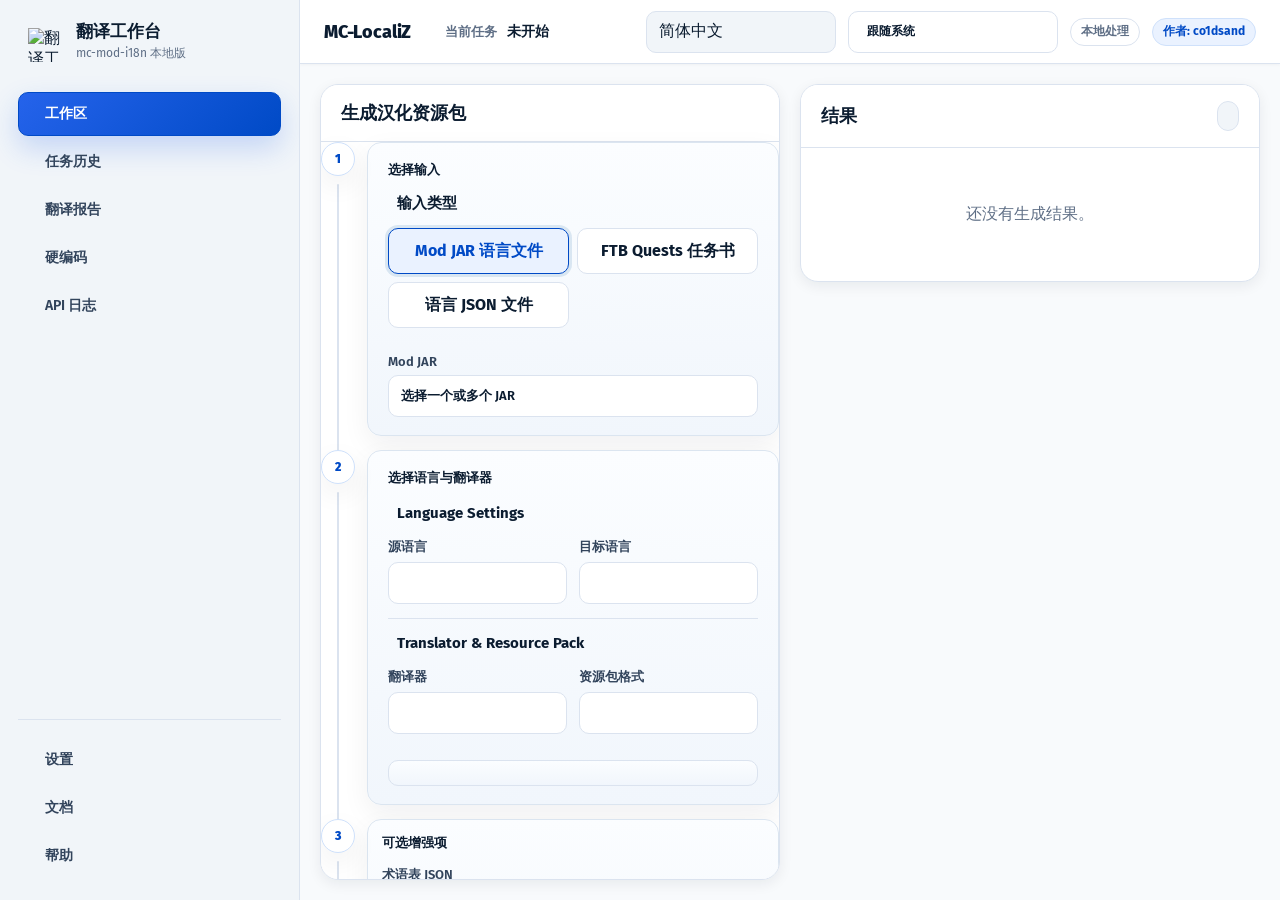
==== src/mc_mod_i18n/templates/index.html @ 011d1aad "Refactor web server modules" ====
<!doctype html>
<html lang="zh-CN">
<head>
  <meta charset="utf-8">
  <meta name="viewport" content="width=device-width, initial-scale=1">
  <title>mc-mod-i18n</title>
  <link rel="icon" href="/assets/logo/current-favicon">
  <link href="https://cdn.jsdelivr.net/npm/remixicon@4.5.0/fonts/remixicon.css" rel="stylesheet">
  <link rel="preconnect" href="https://fonts.googleapis.com">
  <link rel="preconnect" href="https://fonts.gstatic.com" crossorigin>
  <link href="https://fonts.googleapis.com/css2?family=Fira+Code:wght@400;500;600;700&family=Fira+Sans:wght@400;500;600;700;800&display=swap" rel="stylesheet">
  <script>
    (() => {
      try {
        const key = 'mc-mod-i18n-theme';
        const lightThemes = ['light', 'forest', 'monet', 'qingming-scroll', 'cezanne', 'sisley', 'pissarro', 'morandi', 'gauguin', 'matisse', 'qi-baishi', 'healing-sea-blue', 'mint-tea-green', 'cream-berry-purple', 'seafoam-apricot', 'klein-gold', 'honey-sunset', 'crimson-ivory', 'sakura-mist'];
        const darkThemes = ['dark', 'midnight', 'dongbei-rain', 'rainbow-rgb', 'bleach-tybw', 'eva', 'starry-night', 'p-site', 'neon-track', 'orange-slate'];
        const knownThemes = ['auto'].concat(lightThemes, darkThemes);
        const stored = localStorage.getItem(key) || 'auto';
        const mode = knownThemes.includes(stored) ? stored : 'auto';
        const resolved = mode === 'auto'
          ? (window.matchMedia('(prefers-color-scheme: dark)').matches ? 'dark' : 'light')
          : mode;
        const scheme = darkThemes.includes(resolved) ? 'dark' : 'light';
        document.documentElement.dataset.themeMode = mode;
        document.documentElement.dataset.theme = resolved;
        document.documentElement.style.colorScheme = scheme;
      } catch (error) {}
    })();
  </script>
  <style>
    :root {
      color-scheme: light;
      --bg: #f8f9ff;
      --surface: #f8fafc;
      --panel: #ffffff;
      --panel-2: #eff4ff;
      --text: #0b1c30;
      --muted: #5f6f86;
      --line: #dbe3ef;
      --accent: #004ac6;
      --accent-2: #2563eb;
      --button-text: #ffffff;
      --danger: #ba1a1a;
      --danger-text: #ffffff;
      --success: #16a34a;
      --warning: #f97316;
      --sidebar: #f1f5f9;
      --nav-text: #32445c;
      --tab-text: #34465c;
      --field-bg: #ffffff;
      --field-bg-soft: #f1f5f9;
      --chip-bg: #ffffff;
      --accent-soft: #eaf2ff;
      --accent-soft-hover: #eff6ff;
      --accent-soft-active: #dbeafe;
      --accent-soft-line: #cfe1fb;
      --accent-active-line: #93c5fd;
      --danger-bg: #fff0ea;
      --danger-line: #f0c6b8;
      --loading-from: #fbfcfe;
      --loading-to: #f5f8fb;
      --overlay: rgba(15, 23, 42, .34);
      --scroll-thumb: #c0ccd9;
      --scroll-track: rgba(203, 213, 225, .36);
      --dropdown-scroll-track: rgba(219, 227, 239, .7);
      --dropdown-scroll-thumb: rgba(37, 99, 235, .34);
      --dropdown-scroll-thumb-hover: rgba(37, 99, 235, .54);
      --dropdown-scroll-thumb-active: rgba(0, 74, 198, .74);
      --dropdown-scroll-shadow: rgba(37, 99, 235, .16);
      --check-bg: linear-gradient(180deg, #ffffff, #f4f8ff);
      --check-border: #b9c9dc;
      --check-border-hover: #7ea8ea;
      --check-checked: linear-gradient(180deg, #2563eb, #004ac6);
      --check-checked-border: #004ac6;
      --check-tick: #ffffff;
      --check-shadow: rgba(37, 99, 235, .16);
      --control-hover-bg: linear-gradient(180deg, #f8fbff, #eff6ff);
      --control-hover-border: #9fc0f7;
      --control-hover-text: #004ac6;
      --control-active-bg: linear-gradient(135deg, #2563eb, #004ac6);
      --control-active-border: #004ac6;
      --control-active-text: #ffffff;
      --control-active-shadow: 0 12px 28px rgba(37, 99, 235, .22);
      --field-border: #d4deeb;
      --field-border-hover: #9fc0f7;
      --field-surface: linear-gradient(180deg, #ffffff, #f7faff);
      --field-surface-soft: linear-gradient(180deg, #f8fbff, #eef4fb);
      --field-shadow: inset 0 1px 0 rgba(255, 255, 255, .9), 0 6px 18px rgba(15, 23, 42, .05);
      --field-shadow-hover: inset 0 1px 0 rgba(255, 255, 255, .95), 0 12px 28px rgba(37, 99, 235, .10);
      --help-bg: rgba(234, 242, 255, .88);
      --help-border: rgba(159, 192, 247, .56);
      --help-text: #4d6483;
      --status-info-bg: linear-gradient(180deg, #fbfdff, #eef4fb);
      --status-info-border: #d8e4f2;
      --status-info-text: #4d6483;
      --status-success-bg: linear-gradient(180deg, #f2fff7, #e8fbef);
      --status-success-border: #bbf7d0;
      --status-success-text: #166534;
      --status-error-bg: linear-gradient(180deg, #fff7f4, #fff0ea);
      --status-error-border: #f0c6b8;
      --status-error-text: #ba1a1a;
      --status-accent-shadow: inset 4px 0 0 rgba(37, 99, 235, .22);
      --card-surface: linear-gradient(180deg, #ffffff, #f7fbff);
      --card-surface-soft: linear-gradient(180deg, #fbfdff, #f1f6fc);
      --card-surface-strong: linear-gradient(135deg, #f8fbff, #edf4ff);
      --card-border: #dbe5f0;
      --card-shadow-soft: 0 10px 28px rgba(15, 23, 42, .06);
      --card-shadow-strong: 0 18px 38px rgba(15, 23, 42, .10);
      --card-highlight: rgba(37, 99, 235, .10);
      --table-alt: #fcfdff;
      --table-hover: #eef6ff;
      --shadow: 0 4px 14px rgba(15, 23, 42, .07);
      --radius-sm: 10px;
      --radius-md: 14px;
      --radius-lg: 18px;
      --motion-fast: 160ms;
      --motion-base: 220ms;
      --dropdown-motion-offset: 8px;
      --focus-ring: 0 0 0 3px rgba(38, 104, 168, .14);
      --app-vh: var(--desktop-vh, 100vh);
    }
    :root[data-theme="dark"] {
      color-scheme: dark;
      --bg: #020617;
      --surface: #040b18;
      --panel: #0b1220;
      --panel-2: #101a2d;
      --text: #e5eefb;
      --muted: #8da0ba;
      --line: #22314a;
      --accent: #60a5fa;
      --accent-2: #3b82f6;
      --button-text: #03111f;
      --danger: #fca5a5;
      --danger-text: #2a0505;
      --success: #22c55e;
      --warning: #fb923c;
      --sidebar: #06101f;
      --nav-text: #c0d2e8;
      --tab-text: #c7d6ea;
      --field-bg: #0f172a;
      --field-bg-soft: #0b1527;
      --chip-bg: #0f172a;
      --accent-soft: rgba(96, 165, 250, .16);
      --accent-soft-hover: rgba(96, 165, 250, .14);
      --accent-soft-active: rgba(96, 165, 250, .20);
      --accent-soft-line: rgba(96, 165, 250, .24);
      --accent-active-line: rgba(147, 197, 253, .32);
      --danger-bg: rgba(239, 68, 68, .14);
      --danger-line: rgba(248, 113, 113, .24);
      --loading-from: #081120;
      --loading-to: #0b1628;
      --overlay: rgba(2, 6, 23, .72);
      --scroll-thumb: #314158;
      --scroll-track: rgba(30, 41, 59, .52);
      --dropdown-scroll-track: rgba(15, 23, 42, .88);
      --dropdown-scroll-thumb: rgba(96, 165, 250, .34);
      --dropdown-scroll-thumb-hover: rgba(125, 211, 252, .54);
      --dropdown-scroll-thumb-active: rgba(147, 197, 253, .74);
      --dropdown-scroll-shadow: rgba(96, 165, 250, .22);
      --check-bg: linear-gradient(180deg, #111c31, #0b1527);
      --check-border: #325072;
      --check-border-hover: #60a5fa;
      --check-checked: linear-gradient(180deg, #60a5fa, #2563eb);
      --check-checked-border: #7dd3fc;
      --check-tick: #03111f;
      --check-shadow: rgba(96, 165, 250, .24);
      --control-hover-bg: linear-gradient(180deg, rgba(96, 165, 250, .18), rgba(37, 99, 235, .24));
      --control-hover-border: rgba(125, 211, 252, .5);
      --control-hover-text: #d8ebff;
      --control-active-bg: linear-gradient(135deg, #7dd3fc, #3b82f6);
      --control-active-border: #93c5fd;
      --control-active-text: #03111f;
      --control-active-shadow: 0 14px 32px rgba(37, 99, 235, .28);
      --field-border: #28405f;
      --field-border-hover: #60a5fa;
      --field-surface: linear-gradient(180deg, #101a2d, #0b1527);
      --field-surface-soft: linear-gradient(180deg, #0f1a2f, #0a1426);
      --field-shadow: inset 0 1px 0 rgba(255, 255, 255, .03), 0 10px 26px rgba(0, 0, 0, .18);
      --field-shadow-hover: inset 0 1px 0 rgba(255, 255, 255, .04), 0 16px 34px rgba(37, 99, 235, .18);
      --help-bg: rgba(15, 23, 42, .84);
      --help-border: rgba(59, 130, 246, .24);
      --help-text: #9fb4cf;
      --status-info-bg: linear-gradient(180deg, #101b30, #0b1629);
      --status-info-border: #22314a;
      --status-info-text: #9db2cc;
      --status-success-bg: linear-gradient(180deg, rgba(34, 197, 94, .14), rgba(21, 128, 61, .14));
      --status-success-border: rgba(74, 222, 128, .32);
      --status-success-text: #86efac;
      --status-error-bg: linear-gradient(180deg, rgba(248, 113, 113, .12), rgba(239, 68, 68, .16));
      --status-error-border: rgba(248, 113, 113, .28);
      --status-error-text: #fecaca;
      --status-accent-shadow: inset 4px 0 0 rgba(96, 165, 250, .28);
      --card-surface: linear-gradient(180deg, #0d172a, #0a1324);
      --card-surface-soft: linear-gradient(180deg, #101b31, #0b1527);
      --card-surface-strong: linear-gradient(135deg, rgba(96, 165, 250, .12), rgba(15, 23, 42, .92));
      --card-border: #22314a;
      --card-shadow-soft: 0 16px 34px rgba(0, 0, 0, .22);
      --card-shadow-strong: 0 22px 46px rgba(0, 0, 0, .30);
      --card-highlight: rgba(96, 165, 250, .16);
      --table-alt: #0e1626;
      --table-hover: #122036;
      --shadow: 0 18px 40px rgba(0, 0, 0, .34);
      --focus-ring: 0 0 0 3px rgba(96, 165, 250, .22);
    }
    :root[data-theme="forest"],
    :root[data-theme="dongbei-rain"],
    :root[data-theme="rainbow-rgb"],
    :root[data-theme="bleach-tybw"],
    :root[data-theme="eva"],
    :root[data-theme="starry-night"],
    :root[data-theme="monet"],
    :root[data-theme="qingming-scroll"],
    :root[data-theme="cezanne"],
    :root[data-theme="sisley"],
    :root[data-theme="pissarro"],
    :root[data-theme="morandi"],
    :root[data-theme="gauguin"],
    :root[data-theme="matisse"],
    :root[data-theme="qi-baishi"],
    :root[data-theme="p-site"],
    :root[data-theme="sakura-mist"],
    :root[data-theme="healing-sea-blue"],
    :root[data-theme="mint-tea-green"],
    :root[data-theme="neon-track"],
    :root[data-theme="cream-berry-purple"],
    :root[data-theme="orange-slate"],
    :root[data-theme="seafoam-apricot"],
    :root[data-theme="klein-gold"],
    :root[data-theme="honey-sunset"],
    :root[data-theme="crimson-ivory"],
    :root[data-theme="midnight"] {
      color-scheme: var(--sv-color-scheme);
      --bg: var(--sv-bg);
      --surface: var(--sv-bg-deep);
      --panel: var(--sv-surface);
      --panel-2: var(--sv-surface-dark);
      --text: var(--sv-ink);
      --muted: var(--sv-muted);
      --line: color-mix(in srgb, var(--sv-muted) 28%, var(--sv-bg-deep));
      --accent: var(--sv-accent);
      --accent-2: var(--sv-accent-strong-ui, var(--sv-accent-strong));
      --button-text: var(--sv-on-accent);
      --danger: var(--sv-danger);
      --danger-text: var(--sv-on-danger, var(--sv-on-accent));
      --success: var(--sv-signal);
      --warning: var(--sv-warning, color-mix(in srgb, var(--sv-signal) 52%, var(--sv-danger)));
      --sidebar: color-mix(in srgb, var(--sv-bg-deep) 74%, var(--sv-surface));
      --nav-text: var(--sv-muted);
      --tab-text: color-mix(in srgb, var(--sv-muted) 72%, var(--sv-ink));
      --field-bg: var(--sv-surface);
      --field-bg-soft: var(--sv-surface-dark);
      --chip-bg: var(--sv-surface);
      --accent-soft: color-mix(in srgb, var(--sv-accent) 12%, var(--sv-surface));
      --accent-soft-hover: color-mix(in srgb, var(--sv-accent) 16%, var(--sv-surface));
      --accent-soft-active: color-mix(in srgb, var(--sv-accent) 22%, var(--sv-surface));
      --accent-soft-line: color-mix(in srgb, var(--sv-accent) 34%, var(--sv-bg-deep));
      --accent-active-line: color-mix(in srgb, var(--sv-accent) 48%, var(--sv-bg-deep));
      --danger-bg: color-mix(in srgb, var(--sv-danger) 12%, var(--sv-surface));
      --danger-line: color-mix(in srgb, var(--sv-danger) 28%, var(--sv-surface-dark));
      --loading-from: var(--sv-surface);
      --loading-to: var(--sv-surface-dark);
      --overlay: var(--sv-overlay);
      --scroll-thumb: color-mix(in srgb, var(--sv-muted) 58%, var(--sv-accent));
      --scroll-track: color-mix(in srgb, var(--sv-bg-deep) 46%, transparent);
      --dropdown-scroll-track: color-mix(in srgb, var(--sv-bg-deep) 72%, var(--sv-surface));
      --dropdown-scroll-thumb: color-mix(in srgb, var(--sv-accent) 42%, transparent);
      --dropdown-scroll-thumb-hover: color-mix(in srgb, var(--sv-accent) 60%, transparent);
      --dropdown-scroll-thumb-active: color-mix(in srgb, var(--sv-accent) 78%, transparent);
      --dropdown-scroll-shadow: color-mix(in srgb, var(--sv-accent) 18%, transparent);
      --check-bg: linear-gradient(180deg, var(--sv-surface), var(--sv-surface-dark));
      --check-border: color-mix(in srgb, var(--sv-muted) 48%, var(--sv-bg-deep));
      --check-border-hover: var(--sv-accent);
      --check-checked: linear-gradient(180deg, var(--sv-accent), var(--sv-accent-strong-ui, var(--sv-accent-strong)));
      --check-checked-border: var(--sv-accent);
      --check-tick: var(--sv-on-accent);
      --check-shadow: color-mix(in srgb, var(--sv-accent) 18%, transparent);
      --control-hover-bg: linear-gradient(180deg, color-mix(in srgb, var(--sv-accent) 10%, var(--sv-surface)), color-mix(in srgb, var(--sv-accent) 16%, var(--sv-surface-dark)));
      --control-hover-border: color-mix(in srgb, var(--sv-accent) 48%, var(--sv-bg-deep));
      --control-hover-text: var(--sv-accent);
      --control-active-bg: linear-gradient(135deg, var(--sv-accent), var(--sv-accent-strong-ui, var(--sv-accent-strong)));
      --control-active-border: var(--sv-accent);
      --control-active-text: var(--sv-on-accent);
      --control-active-shadow: 0 12px 28px color-mix(in srgb, var(--sv-accent) 24%, transparent);
      --field-border: color-mix(in srgb, var(--sv-muted) 30%, var(--sv-bg-deep));
      --field-border-hover: color-mix(in srgb, var(--sv-accent) 54%, var(--sv-bg-deep));
      --field-surface: linear-gradient(180deg, var(--sv-surface), color-mix(in srgb, var(--sv-bg) 58%, var(--sv-surface)));
      --field-surface-soft: linear-gradient(180deg, color-mix(in srgb, var(--sv-surface) 72%, var(--sv-surface-dark)), var(--sv-surface-dark));
      --field-shadow: inset 0 1px 0 var(--sv-inner-highlight), 0 8px 22px var(--sv-shadow-soft);
      --field-shadow-hover: inset 0 1px 0 var(--sv-inner-highlight), 0 12px 28px color-mix(in srgb, var(--sv-accent) 12%, transparent);
      --help-bg: color-mix(in srgb, var(--sv-accent) 10%, var(--sv-surface));
      --help-border: color-mix(in srgb, var(--sv-accent) 24%, var(--sv-bg-deep));
      --help-text: color-mix(in srgb, var(--sv-muted) 64%, var(--sv-ink));
      --status-info-bg: linear-gradient(180deg, var(--sv-surface), color-mix(in srgb, var(--sv-bg) 72%, var(--sv-surface-dark)));
      --status-info-border: color-mix(in srgb, var(--sv-muted) 24%, var(--sv-bg-deep));
      --status-info-text: color-mix(in srgb, var(--sv-muted) 72%, var(--sv-ink));
      --status-success-bg: linear-gradient(180deg, color-mix(in srgb, var(--sv-signal) 10%, var(--sv-surface)), color-mix(in srgb, var(--sv-signal) 14%, var(--sv-surface-dark)));
      --status-success-border: color-mix(in srgb, var(--sv-signal) 34%, var(--sv-surface-dark));
      --status-success-text: color-mix(in srgb, var(--sv-signal) 68%, var(--sv-ink));
      --status-error-bg: linear-gradient(180deg, color-mix(in srgb, var(--sv-danger) 10%, var(--sv-surface)), color-mix(in srgb, var(--sv-danger) 14%, var(--sv-surface-dark)));
      --status-error-border: color-mix(in srgb, var(--sv-danger) 34%, var(--sv-surface-dark));
      --status-error-text: color-mix(in srgb, var(--sv-danger) 72%, var(--sv-ink));
      --status-accent-shadow: inset 4px 0 0 color-mix(in srgb, var(--sv-accent) 28%, transparent);
      --card-surface: linear-gradient(180deg, var(--sv-surface), color-mix(in srgb, var(--sv-bg) 66%, var(--sv-surface)));
      --card-surface-soft: linear-gradient(180deg, color-mix(in srgb, var(--sv-surface) 82%, var(--sv-bg)), var(--sv-surface-dark));
      --card-surface-strong: linear-gradient(135deg, color-mix(in srgb, var(--sv-accent) 10%, var(--sv-surface)), color-mix(in srgb, var(--sv-bg) 76%, var(--sv-surface)));
      --card-border: color-mix(in srgb, var(--sv-muted) 24%, var(--sv-bg-deep));
      --card-shadow-soft: 0 10px 28px var(--sv-shadow-soft);
      --card-shadow-strong: 0 18px 38px var(--sv-shadow-strong);
      --card-highlight: color-mix(in srgb, var(--sv-accent) 12%, transparent);
      --table-alt: color-mix(in srgb, var(--sv-bg) 76%, var(--sv-surface));
      --table-hover: color-mix(in srgb, var(--sv-accent) 12%, var(--sv-surface));
      --shadow: 0 6px 18px var(--sv-shadow-soft);
      --focus-ring: 0 0 0 3px color-mix(in srgb, var(--sv-accent) 20%, transparent);
    }
    :root[data-theme="forest"] {
      --sv-color-scheme: light;
      --sv-accent: #2f6b3f;
      --sv-accent-strong: #1f4d2b;
      --sv-signal: #0f766e;
      --sv-danger: #b54432;
      --sv-warning: #b7791f;
      --sv-bg: #f3f7f0;
      --sv-bg-deep: #e6efe2;
      --sv-ink: #172313;
      --sv-muted: #53624d;
      --sv-surface: #ffffff;
      --sv-surface-dark: #e6efe2;
      --sv-on-accent: #ffffff;
      --sv-overlay: rgba(23, 35, 19, .34);
      --sv-inner-highlight: rgba(255, 255, 255, .82);
      --sv-shadow-soft: rgba(23, 35, 19, .08);
      --sv-shadow-strong: rgba(23, 35, 19, .14);
    }
    :root[data-theme="midnight"] {
      --sv-color-scheme: dark;
      --sv-accent: #4f8cff;
      --sv-accent-strong: #7aa7ff;
      --sv-signal: #4fd1c5;
      --sv-danger: #fb7185;
      --sv-warning: #fbbf24;
      --sv-bg: #07111f;
      --sv-bg-deep: #020617;
      --sv-ink: #eaf2ff;
      --sv-muted: #9fb1c8;
      --sv-surface: #0e1b2e;
      --sv-surface-dark: #14243a;
      --sv-on-accent: #06101f;
      --sv-overlay: rgba(2, 6, 23, .72);
      --sv-inner-highlight: rgba(255, 255, 255, .04);
      --sv-shadow-soft: rgba(0, 0, 0, .24);
      --sv-shadow-strong: rgba(0, 0, 0, .34);
    }
    :root[data-theme="monet"] {
      --sv-color-scheme: light;
      --sv-accent: #6b9f8a;
      --sv-accent-strong: #4e806f;
      --sv-signal: #5d927d;
      --sv-danger: #b85f73;
      --sv-warning: #a57940;
      --sv-bg: #eef4f2;
      --sv-bg-deep: #dcebe8;
      --sv-ink: #243a3a;
      --sv-muted: #60706b;
      --sv-surface: #fffffa;
      --sv-surface-dark: #e4efeb;
      --sv-on-accent: #ffffff;
      --sv-overlay: rgba(36, 58, 58, .32);
      --sv-inner-highlight: rgba(255, 255, 255, .86);
      --sv-shadow-soft: rgba(36, 58, 58, .08);
      --sv-shadow-strong: rgba(36, 58, 58, .14);
    }
    :root[data-theme="morandi"] {
      --sv-color-scheme: light;
      --sv-accent: #8d8580;
      --sv-accent-strong: #6f6662;
      --sv-signal: #748375;
      --sv-danger: #a06b68;
      --sv-warning: #9a784f;
      --sv-bg: #eeece8;
      --sv-bg-deep: #d9d5cf;
      --sv-ink: #2f2d2b;
      --sv-muted: #66615c;
      --sv-surface: #faf8f4;
      --sv-surface-dark: #dfdbd4;
      --sv-on-accent: #ffffff;
      --sv-overlay: rgba(47, 45, 43, .32);
      --sv-inner-highlight: rgba(255, 255, 255, .82);
      --sv-shadow-soft: rgba(47, 45, 43, .08);
      --sv-shadow-strong: rgba(47, 45, 43, .14);
    }
    :root[data-theme="sakura-mist"] {
      --sv-color-scheme: light;
      --sv-accent: #535369;
      --sv-accent-strong: #3d3d52;
      --sv-signal: #767692;
      --sv-danger: #c9617d;
      --sv-warning: #b7796b;
      --sv-bg: #ffe3ee;
      --sv-bg-deep: #f6d7e4;
      --sv-ink: #272333;
      --sv-muted: #6f6474;
      --sv-surface: #fffafd;
      --sv-surface-dark: #eadae3;
      --sv-on-accent: #ffffff;
      --sv-overlay: rgba(39, 35, 51, .32);
      --sv-inner-highlight: rgba(255, 255, 255, .84);
      --sv-shadow-soft: rgba(39, 35, 51, .08);
      --sv-shadow-strong: rgba(39, 35, 51, .14);
    }
    :root[data-theme="healing-sea-blue"] {
      --sv-color-scheme: light;
      --sv-accent: #0081ff;
      --sv-accent-strong: #005ec4;
      --sv-signal: #7b7a00;
      --sv-danger: #d34f4f;
      --sv-warning: #a79f00;
      --sv-bg: #eef7ff;
      --sv-bg-deep: #d8ecff;
      --sv-ink: #08204a;
      --sv-muted: #4d6280;
      --sv-surface: #ffffff;
      --sv-surface-dark: #dbefff;
      --sv-on-accent: #ffffff;
      --sv-overlay: rgba(8, 32, 74, .32);
      --sv-inner-highlight: rgba(255, 255, 255, .86);
      --sv-shadow-soft: rgba(8, 32, 74, .08);
      --sv-shadow-strong: rgba(8, 32, 74, .14);
    }
    :root[data-theme="mint-tea-green"] {
      --sv-color-scheme: light;
      --sv-accent: #178b85;
      --sv-accent-strong: #0f6d68;
      --sv-signal: #4f8f4f;
      --sv-danger: #b85f73;
      --sv-warning: #a57940;
      --sv-bg: #eefaf7;
      --sv-bg-deep: #d0efea;
      --sv-ink: #173a36;
      --sv-muted: #55706b;
      --sv-surface: #fffffa;
      --sv-surface-dark: #dff3ee;
      --sv-on-accent: #ffffff;
      --sv-overlay: rgba(23, 58, 54, .32);
      --sv-inner-highlight: rgba(255, 255, 255, .86);
      --sv-shadow-soft: rgba(23, 58, 54, .08);
      --sv-shadow-strong: rgba(23, 58, 54, .14);
    }
    :root[data-theme="klein-gold"] {
      --sv-color-scheme: light;
      --sv-accent: #002fa7;
      --sv-accent-strong: #ffcf14;
      --sv-accent-strong-ui: #005ec4;
      --sv-signal: #967800;
      --sv-danger: #e05252;
      --sv-warning: #e6b800;
      --sv-bg: #f5f8ff;
      --sv-bg-deep: #d9e5ff;
      --sv-ink: #061a4d;
      --sv-muted: #52617b;
      --sv-surface: #ffffff;
      --sv-surface-dark: #e8efff;
      --sv-on-accent: #ffffff;
      --sv-overlay: rgba(6, 26, 77, .34);
      --sv-inner-highlight: rgba(255, 255, 255, .86);
      --sv-shadow-soft: rgba(6, 26, 77, .08);
      --sv-shadow-strong: rgba(6, 26, 77, .14);
    }
    :root[data-theme="dongbei-rain"] {
      --sv-color-scheme: dark;
      --sv-accent: #c9162f;
      --sv-accent-strong: #f2f0e9;
      --sv-accent-strong-ui: #8f1022;
      --sv-signal: #3f7f35;
      --sv-danger: #e34f86;
      --sv-warning: #d28b37;
      --sv-bg: #4d2f1f;
      --sv-bg-deep: #2f1c14;
      --sv-ink: #fffaf0;
      --sv-muted: #e2cfc0;
      --sv-surface: #632d27;
      --sv-surface-dark: #5b3022;
      --sv-on-accent: #fffaf0;
      --sv-overlay: rgba(47, 28, 20, .74);
      --sv-inner-highlight: rgba(255, 255, 255, .05);
      --sv-shadow-soft: rgba(0, 0, 0, .24);
      --sv-shadow-strong: rgba(0, 0, 0, .34);
    }
    :root[data-theme="rainbow-rgb"] {
      --sv-color-scheme: dark;
      --sv-accent: #00d4ff;
      --sv-accent-strong: #ffffff;
      --sv-accent-strong-ui: #3b82f6;
      --sv-signal: #00ff85;
      --sv-danger: #ff3366;
      --sv-warning: #ff8a00;
      --sv-bg: #070711;
      --sv-bg-deep: #02040d;
      --sv-ink: #f8fbff;
      --sv-muted: #b9c7da;
      --sv-surface: #0a0e1c;
      --sv-surface-dark: #101427;
      --sv-on-accent: #02040d;
      --sv-overlay: rgba(2, 4, 13, .76);
      --sv-inner-highlight: rgba(255, 255, 255, .04);
      --sv-shadow-soft: rgba(0, 0, 0, .25);
      --sv-shadow-strong: rgba(0, 0, 0, .36);
    }
    :root[data-theme="bleach-tybw"] {
      --sv-color-scheme: dark;
      --sv-accent: #e6397c;
      --sv-accent-strong: #ff78ad;
      --sv-signal: #f8f4f7;
      --sv-danger: #ff477e;
      --sv-warning: #f0b54c;
      --sv-bg: #1a1a1d;
      --sv-bg-deep: #0d0d10;
      --sv-ink: #fff7fb;
      --sv-muted: #c9b8c1;
      --sv-surface: #1f1f24;
      --sv-surface-dark: #141418;
      --sv-on-accent: #fff7fb;
      --sv-overlay: rgba(13, 13, 16, .76);
      --sv-inner-highlight: rgba(255, 255, 255, .04);
      --sv-shadow-soft: rgba(0, 0, 0, .25);
      --sv-shadow-strong: rgba(0, 0, 0, .36);
    }
    :root[data-theme="eva"] {
      --sv-color-scheme: dark;
      --sv-accent: #b7ff2a;
      --sv-accent-strong: #8b5cf6;
      --sv-signal: #ff9f1c;
      --sv-danger: #ff4fb3;
      --sv-warning: #ff9f1c;
      --sv-bg: #090812;
      --sv-bg-deep: #030208;
      --sv-ink: #f6ffe8;
      --sv-muted: #d3c6ff;
      --sv-surface: #120e22;
      --sv-surface-dark: #0c0918;
      --sv-on-accent: #090812;
      --sv-overlay: rgba(3, 2, 8, .78);
      --sv-inner-highlight: rgba(255, 255, 255, .04);
      --sv-shadow-soft: rgba(0, 0, 0, .26);
      --sv-shadow-strong: rgba(0, 0, 0, .38);
    }
    :root[data-theme="starry-night"] {
      --sv-color-scheme: dark;
      --sv-accent: #f6c945;
      --sv-accent-strong: #ffe27a;
      --sv-signal: #5eead4;
      --sv-danger: #fb7185;
      --sv-warning: #f6c945;
      --sv-bg: #07142e;
      --sv-bg-deep: #030817;
      --sv-ink: #f8efcb;
      --sv-muted: #b8c7e6;
      --sv-surface: #0d1f3f;
      --sv-surface-dark: #162d58;
      --sv-on-accent: #07142e;
      --sv-overlay: rgba(3, 8, 23, .76);
      --sv-inner-highlight: rgba(255, 255, 255, .04);
      --sv-shadow-soft: rgba(0, 0, 0, .25);
      --sv-shadow-strong: rgba(0, 0, 0, .36);
    }
    :root[data-theme="qingming-scroll"] {
      --sv-color-scheme: light;
      --sv-accent: #2f6673;
      --sv-accent-strong: #1e4c57;
      --sv-signal: #5f7f4f;
      --sv-danger: #b34a32;
      --sv-warning: #9b7136;
      --sv-bg: #f3e8d2;
      --sv-bg-deep: #e4d2ad;
      --sv-ink: #2a241b;
      --sv-muted: #6d6253;
      --sv-surface: #fff9eb;
      --sv-surface-dark: #eadbbb;
      --sv-on-accent: #ffffff;
      --sv-overlay: rgba(42, 36, 27, .34);
      --sv-inner-highlight: rgba(255, 255, 255, .78);
      --sv-shadow-soft: rgba(42, 36, 27, .09);
      --sv-shadow-strong: rgba(42, 36, 27, .15);
    }
    :root[data-theme="cezanne"] {
      --sv-color-scheme: light;
      --sv-accent: #8f4f2f;
      --sv-accent-strong: #6f3a22;
      --sv-signal: #5e7a4d;
      --sv-danger: #a64735;
      --sv-warning: #9b7136;
      --sv-bg: #efe6d8;
      --sv-bg-deep: #d7c4aa;
      --sv-ink: #2f241d;
      --sv-muted: #685b4f;
      --sv-surface: #fff9ee;
      --sv-surface-dark: #e0cfb6;
      --sv-on-accent: #ffffff;
      --sv-overlay: rgba(47, 36, 29, .34);
      --sv-inner-highlight: rgba(255, 255, 255, .78);
      --sv-shadow-soft: rgba(47, 36, 29, .09);
      --sv-shadow-strong: rgba(47, 36, 29, .15);
    }
    :root[data-theme="sisley"] {
      --sv-color-scheme: light;
      --sv-accent: #5f8fa8;
      --sv-accent-strong: #3f718a;
      --sv-signal: #6b946d;
      --sv-danger: #a85d55;
      --sv-warning: #9a784f;
      --sv-bg: #eef4ef;
      --sv-bg-deep: #d7e5dc;
      --sv-ink: #24343a;
      --sv-muted: #5d6d70;
      --sv-surface: #fafeff;
      --sv-surface-dark: #dcebe3;
      --sv-on-accent: #ffffff;
      --sv-overlay: rgba(36, 52, 58, .32);
      --sv-inner-highlight: rgba(255, 255, 255, .84);
      --sv-shadow-soft: rgba(36, 52, 58, .08);
      --sv-shadow-strong: rgba(36, 52, 58, .14);
    }
    :root[data-theme="pissarro"] {
      --sv-color-scheme: light;
      --sv-accent: #7f8f4e;
      --sv-accent-strong: #5f6f35;
      --sv-signal: #607e4a;
      --sv-danger: #a05742;
      --sv-warning: #9a784f;
      --sv-bg: #f1eddf;
      --sv-bg-deep: #ded5ba;
      --sv-ink: #2d2a1e;
      --sv-muted: #675f4c;
      --sv-surface: #fffcef;
      --sv-surface-dark: #e5ddc4;
      --sv-on-accent: #ffffff;
      --sv-overlay: rgba(45, 42, 30, .32);
      --sv-inner-highlight: rgba(255, 255, 255, .82);
      --sv-shadow-soft: rgba(45, 42, 30, .09);
      --sv-shadow-strong: rgba(45, 42, 30, .15);
    }
    :root[data-theme="gauguin"] {
      --sv-color-scheme: light;
      --sv-accent: #b65f2a;
      --sv-accent-strong: #8f431f;
      --sv-signal: #247a72;
      --sv-danger: #b33b4b;
      --sv-warning: #b65f2a;
      --sv-bg: #f1e0c2;
      --sv-bg-deep: #d6ad73;
      --sv-ink: #2c2117;
      --sv-muted: #6e5944;
      --sv-surface: #fff6e0;
      --sv-surface-dark: #e8c790;
      --sv-on-accent: #ffffff;
      --sv-overlay: rgba(44, 33, 23, .34);
      --sv-inner-highlight: rgba(255, 255, 255, .78);
      --sv-shadow-soft: rgba(44, 33, 23, .10);
      --sv-shadow-strong: rgba(44, 33, 23, .16);
    }
    :root[data-theme="matisse"] {
      --sv-color-scheme: light;
      --sv-accent: #2468c9;
      --sv-accent-strong: #174d9b;
      --sv-signal: #1f8f78;
      --sv-danger: #d33732;
      --sv-warning: #b7791f;
      --sv-bg: #f4efe5;
      --sv-bg-deep: #d8e0e8;
      --sv-ink: #18243a;
      --sv-muted: #536176;
      --sv-surface: #fffcf4;
      --sv-surface-dark: #e2e8ef;
      --sv-on-accent: #ffffff;
      --sv-overlay: rgba(24, 36, 58, .32);
      --sv-inner-highlight: rgba(255, 255, 255, .84);
      --sv-shadow-soft: rgba(24, 36, 58, .08);
      --sv-shadow-strong: rgba(24, 36, 58, .14);
    }
    :root[data-theme="qi-baishi"] {
      --sv-color-scheme: light;
      --sv-accent: #b7352d;
      --sv-accent-strong: #8d251f;
      --sv-signal: #386a55;
      --sv-danger: #9f2f2a;
      --sv-warning: #9a784f;
      --sv-bg: #f6f0e3;
      --sv-bg-deep: #e3d7c1;
      --sv-ink: #211f1b;
      --sv-muted: #635c52;
      --sv-surface: #fffcf3;
      --sv-surface-dark: #e8dec9;
      --sv-on-accent: #ffffff;
      --sv-overlay: rgba(33, 31, 27, .32);
      --sv-inner-highlight: rgba(255, 255, 255, .84);
      --sv-shadow-soft: rgba(33, 31, 27, .08);
      --sv-shadow-strong: rgba(33, 31, 27, .14);
    }
    :root[data-theme="p-site"] {
      --sv-color-scheme: dark;
      --sv-accent: #ff9900;
      --sv-accent-strong: #f2b400;
      --sv-signal: #f2b400;
      --sv-danger: #ff4d4d;
      --sv-warning: #f2b400;
      --sv-bg: #050505;
      --sv-bg-deep: #000000;
      --sv-ink: #f7f7f7;
      --sv-muted: #b8b8b8;
      --sv-surface: #161616;
      --sv-surface-dark: #101010;
      --sv-on-accent: #050505;
      --sv-overlay: rgba(0, 0, 0, .78);
      --sv-inner-highlight: rgba(255, 255, 255, .04);
      --sv-shadow-soft: rgba(0, 0, 0, .28);
      --sv-shadow-strong: rgba(0, 0, 0, .40);
    }
    :root[data-theme="neon-track"] {
      --sv-color-scheme: dark;
      --sv-accent: #00fd00;
      --sv-accent-strong: #0947fe;
      --sv-signal: #2cff5a;
      --sv-danger: #ff3d7a;
      --sv-warning: #a3ff12;
      --sv-bg: #07180b;
      --sv-bg-deep: #020a04;
      --sv-ink: #efffee;
      --sv-muted: #b7d7c1;
      --sv-surface: #09180f;
      --sv-surface-dark: #0d2316;
      --sv-on-accent: #020a04;
      --sv-overlay: rgba(2, 10, 4, .78);
      --sv-inner-highlight: rgba(255, 255, 255, .04);
      --sv-shadow-soft: rgba(0, 0, 0, .28);
      --sv-shadow-strong: rgba(0, 0, 0, .40);
    }
    :root[data-theme="cream-berry-purple"] {
      --sv-color-scheme: light;
      --sv-accent: #652c97;
      --sv-accent-strong: #4c1f74;
      --sv-signal: #c85c8b;
      --sv-danger: #b63f65;
      --sv-warning: #a57940;
      --sv-bg: #fff0f2;
      --sv-bg-deep: #f3d7df;
      --sv-ink: #2d183a;
      --sv-muted: #745d7e;
      --sv-surface: #fffafb;
      --sv-surface-dark: #f7dfe7;
      --sv-on-accent: #ffffff;
      --sv-overlay: rgba(45, 24, 58, .32);
      --sv-inner-highlight: rgba(255, 255, 255, .84);
      --sv-shadow-soft: rgba(45, 24, 58, .08);
      --sv-shadow-strong: rgba(45, 24, 58, .14);
    }
    :root[data-theme="orange-slate"] {
      --sv-color-scheme: dark;
      --sv-accent: #ff7400;
      --sv-accent-strong: #ff9a3d;
      --sv-signal: #7ad0b1;
      --sv-danger: #ff5f55;
      --sv-warning: #ff9a3d;
      --sv-bg: #172728;
      --sv-bg-deep: #0d1718;
      --sv-ink: #fff2e5;
      --sv-muted: #c8d0cc;
      --sv-surface: #2b3c3d;
      --sv-surface-dark: #213132;
      --sv-on-accent: #172728;
      --sv-overlay: rgba(13, 23, 24, .76);
      --sv-inner-highlight: rgba(255, 255, 255, .04);
      --sv-shadow-soft: rgba(0, 0, 0, .25);
      --sv-shadow-strong: rgba(0, 0, 0, .36);
    }
    :root[data-theme="seafoam-apricot"] {
      --sv-color-scheme: light;
      --sv-accent: #01847f;
      --sv-accent-strong: #006b67;
      --sv-signal: #d9775f;
      --sv-danger: #c74d5a;
      --sv-warning: #d9775f;
      --sv-bg: #effaf7;
      --sv-bg-deep: #d3eee9;
      --sv-ink: #123936;
      --sv-muted: #5c706d;
      --sv-surface: #fffbf7;
      --sv-surface-dark: #f4ded6;
      --sv-on-accent: #ffffff;
      --sv-overlay: rgba(18, 57, 54, .32);
      --sv-inner-highlight: rgba(255, 255, 255, .84);
      --sv-shadow-soft: rgba(18, 57, 54, .08);
      --sv-shadow-strong: rgba(18, 57, 54, .14);
    }
    :root[data-theme="honey-sunset"] {
      --sv-color-scheme: light;
      --sv-accent: #ff6067;
      --sv-accent-strong: #d9434a;
      --sv-signal: #a47600;
      --sv-danger: #d9434a;
      --sv-warning: #d89d00;
      --sv-bg: #fff7d6;
      --sv-bg-deep: #ffeaa0;
      --sv-ink: #3b2b19;
      --sv-muted: #76694d;
      --sv-surface: #fffcee;
      --sv-surface-dark: #ffe8a3;
      --sv-on-accent: #3b2b19;
      --sv-overlay: rgba(59, 43, 25, .32);
      --sv-inner-highlight: rgba(255, 255, 255, .78);
      --sv-shadow-soft: rgba(59, 43, 25, .09);
      --sv-shadow-strong: rgba(59, 43, 25, .15);
    }
    :root[data-theme="crimson-ivory"] {
      --sv-color-scheme: light;
      --sv-accent: #990033;
      --sv-accent-strong: #740026;
      --sv-signal: #7f6a4f;
      --sv-danger: #b52a3f;
      --sv-warning: #9a784f;
      --sv-bg: #f4eee5;
      --sv-bg-deep: #ddcdb7;
      --sv-ink: #341019;
      --sv-muted: #6f5b57;
      --sv-surface: #fffaf2;
      --sv-surface-dark: #e8dac8;
      --sv-on-accent: #ffffff;
      --sv-overlay: rgba(52, 16, 25, .32);
      --sv-inner-highlight: rgba(255, 255, 255, .82);
      --sv-shadow-soft: rgba(52, 16, 25, .08);
      --sv-shadow-strong: rgba(52, 16, 25, .14);
    }

    * { box-sizing: border-box; }
    body {
      margin: 0;
      font-family: "Fira Sans", Inter, "Segoe UI", "Microsoft YaHei", Arial, sans-serif;
      background: var(--bg);
      color: var(--text);
      letter-spacing: 0;
      min-height: var(--app-vh);
      overflow: hidden;
    }
    .app-shell {
      min-height: var(--app-vh);
      display: grid;
      grid-template-columns: minmax(260px, 300px) minmax(0, 1fr);
      background: var(--surface);
    }
    .side-nav {
      border-right: 1px solid var(--line);
      background: var(--sidebar);
      display: flex;
      flex-direction: column;
      min-height: var(--app-vh);
      padding: 22px 18px;
      overflow: auto;
    }
    .side-brand {
      display: flex;
      align-items: center;
      gap: 12px;
      margin-bottom: 30px;
      padding: 0 6px;
    }
    .side-brand strong {
      display: block;
      font-size: 17px;
      line-height: 1.2;
    }
    .side-brand span {
      color: var(--muted);
      font-size: 12px;
    }
    .nav-list {
      display: grid;
      gap: 4px;
    }
    .nav-item {
      display: flex;
      align-items: center;
      gap: 12px;
      min-height: 44px;
      padding: 0 14px;
      border: 1px solid transparent;
      color: var(--nav-text);
      border-radius: var(--radius-sm);
      font-size: 14px;
      font-weight: 600;
      transition: background-color var(--motion-fast) ease, border-color var(--motion-fast) ease, color var(--motion-fast) ease, box-shadow var(--motion-fast) ease, transform var(--motion-fast) ease;
    }
    button.nav-item,
    .tab-pill {
      width: 100%;
      border: 1px solid transparent;
      background: transparent;
      color: var(--nav-text);
      text-align: left;
      justify-content: flex-start;
    }
    .tab-pill {
      width: auto;
      height: 34px;
      padding: 0 12px;
      color: var(--tab-text);
      font-size: 14px;
      font-weight: 700;
      border-radius: 999px;
      transition: color var(--motion-fast) ease, border-color var(--motion-fast) ease, background-color var(--motion-fast) ease, box-shadow var(--motion-fast) ease, opacity var(--motion-fast) ease;
    }
    .tab-pill.active {
      color: var(--control-active-text);
      border-color: var(--control-active-border);
      background: var(--control-active-bg);
      box-shadow: var(--control-active-shadow);
    }
    .nav-item.active {
      color: var(--control-active-text);
      border-color: var(--control-active-border);
      background: var(--control-active-bg);
      box-shadow: var(--control-active-shadow);
    }
    .nav-footer {
      margin-top: auto;
      padding-top: 18px;
      border-top: 1px solid var(--line);
      display: grid;
      gap: 4px;
    }
    .mark {
      width: 40px;
      height: 40px;
      display: grid;
      place-items: center;
      overflow: hidden;
      background: transparent;
      border-radius: 8px;
    }
    .mark img {
      width: 82%;
      height: 82%;
      display: block;
      object-fit: contain;
    }
    .content-shell {
      min-width: 0;
      height: var(--app-vh);
      display: flex;
      flex-direction: column;
      overflow: hidden;
    }
    header {
      height: 64px;
      flex: 0 0 auto;
      display: flex;
      align-items: center;
      justify-content: space-between;
      gap: 20px;
      padding: 0 24px;
      border-bottom: 1px solid var(--line);
      background: var(--panel);
      box-shadow: 0 1px 3px rgba(15, 23, 42, .04);
      z-index: 5;
    }
    .top-left {
      display: flex;
      align-items: center;
      gap: 34px;
    }
    .brand {
      font-weight: 800;
      font-size: 18px;
      letter-spacing: -0.01em;
    }
    .top-tabs {
      display: flex;
      align-items: center;
      gap: 24px;
      color: var(--tab-text);
      font-size: 14px;
      font-weight: 600;
      overflow-x: auto;
      scrollbar-width: none;
      max-width: 100%;
    }
    .top-tabs::-webkit-scrollbar {
      display: none;
    }
    .top-tabs span:first-child {
      color: var(--accent);
    }
    .header-meta {
      display: flex;
      align-items: center;
      justify-content: flex-end;
      gap: 12px;
    }
    .header-task {
      display: flex;
      align-items: center;
      gap: 10px;
      color: var(--muted);
      font-size: 13px;
      font-weight: 700;
    }
    .header-task strong {
      color: var(--text);
      font-size: 14px;
    }
    .pill {
      display: inline-flex;
      align-items: center;
      min-height: 28px;
      padding: 0 10px;
      border: 1px solid var(--line);
      border-radius: 999px;
      background: var(--chip-bg);
      color: var(--muted);
      font-size: 12px;
      font-weight: 700;
      white-space: nowrap;
    }
    .top-search {
      width: min(320px, 32vw);
      height: 40px;
      border: 1px solid transparent;
      border-radius: var(--radius-sm);
      background: var(--field-bg-soft);
      padding: 0 14px;
      color: var(--text);
      transition: border-color var(--motion-fast) ease, box-shadow var(--motion-fast) ease, background-color var(--motion-fast) ease;
    }
    .top-search:focus {
      border-color: var(--accent-2);
      box-shadow: var(--focus-ring);
      background: var(--field-bg);
    }
    .ghost-select,
    .ghost-file {
      position: relative;
      display: grid;
      gap: 6px;
      min-width: 0;
    }
    .ghost-select.open,
    .ghost-file.open {
      z-index: 80;
    }
    .ghost-select .control,
    .ghost-file .control,
    .ghost-input,
    .ghost-textarea {
      width: 100%;
      min-height: 42px;
      border: 1px solid var(--line);
      border-radius: var(--radius-sm);
      background: var(--field-bg);
      color: var(--text);
      padding: 0 12px;
      font: inherit;
      outline: none;
      transition: border-color var(--motion-fast) ease, box-shadow var(--motion-fast) ease, background-color var(--motion-fast) ease, transform var(--motion-fast) ease;
    }
    .ghost-select .control,
    .ghost-file .control {
      display: flex;
      align-items: center;
      justify-content: space-between;
      gap: 12px;
      min-width: 0;
      max-width: 100%;
      box-sizing: border-box;
      cursor: pointer;
    }
    .ghost-select.open .control,
    .ghost-file.open .control {
      border-color: var(--accent);
      box-shadow: var(--focus-ring);
    }
    .ghost-select .control:hover,
    .ghost-file .control:hover {
      border-color: var(--accent);
      box-shadow: var(--focus-ring);
    }
    .ghost-select .value,
    .ghost-file .value {
      min-width: 0;
      overflow: hidden;
      text-overflow: ellipsis;
      white-space: nowrap;
      color: var(--text);
    }
    .ghost-select .chevron,
    .ghost-file .icon {
      color: var(--muted);
      flex: 0 0 auto;
      transition: transform var(--motion-base) ease, color var(--motion-fast) ease;
    }
    .ghost-select.open .chevron {
      color: var(--accent);
      transform: rotate(180deg);
    }
    .mode-switch {
      display: grid;
      grid-template-columns: repeat(auto-fit, minmax(180px, 1fr));
      gap: 8px;
      margin-bottom: 12px;
    }
    .mode-switch button {
      justify-content: flex-start;
      min-height: 46px;
      padding: 0 12px;
      border: 1px solid var(--line);
      border-radius: var(--radius-sm);
      background: var(--field-bg);
      color: var(--text);
      box-shadow: none;
    }
    .mode-switch button.active {
      border-color: var(--accent);
      background: var(--accent-soft);
      color: var(--accent);
      box-shadow: var(--focus-ring);
    }
    .mode-dependent[hidden] {
      display: none !important;
    }
    .header-meta .ui-locale-select {
      width: 190px;
    }
    .header-meta .ui-locale-select .control {
      min-height: 40px;
      background: var(--field-bg-soft);
    }
    .ghost-menu {
      position: absolute;
      left: 0;
      right: 0;
      top: calc(100% + 6px);
      z-index: 30;
      display: grid;
      gap: 4px;
      min-width: 0;
      max-width: 100%;
      box-sizing: border-box;
      max-height: 280px;
      overflow: auto;
      padding: 6px 8px 6px 6px;
      border: 1px solid var(--line);
      border-radius: var(--radius-md);
      background: var(--field-bg);
      box-shadow: 0 18px 40px rgba(15, 23, 42, .16);
      opacity: 0;
      visibility: hidden;
      pointer-events: none;
      transform: translateY(calc(var(--dropdown-motion-offset) * -1)) scale(.98);
      transform-origin: top center;
      transition: opacity var(--motion-base) ease, visibility var(--motion-base) ease, transform var(--motion-base) ease, box-shadow var(--motion-base) ease;
      will-change: opacity, transform;
      scrollbar-width: thin;
      scrollbar-color: var(--dropdown-scroll-thumb) var(--dropdown-scroll-track);
      scrollbar-gutter: stable;
      overscroll-behavior: contain;
    }
    .ghost-select.open .ghost-menu,
    .ghost-file.open .ghost-menu {
      opacity: 1;
      visibility: visible;
      pointer-events: auto;
      transform: translateY(0) scale(1);
      box-shadow: 0 22px 46px rgba(15, 23, 42, .20);
    }
    .ghost-menu.is-floating {
      position: fixed;
      right: auto;
      z-index: 180;
      max-width: calc(100vw - 24px);
    }
    .ghost-menu.is-closing {
      opacity: 0;
      visibility: hidden;
      pointer-events: none;
      transform: translateY(calc(var(--dropdown-motion-offset) * -1)) scale(.98);
    }
    .ghost-menu::-webkit-scrollbar {
      width: 14px;
      height: 14px;
    }
    .ghost-menu::-webkit-scrollbar-track {
      margin: 6px 0;
      border-radius: 999px;
      background: var(--dropdown-scroll-track);
      box-shadow: inset 0 0 0 1px var(--line);
    }
    .ghost-menu::-webkit-scrollbar-thumb {
      min-height: 40px;
      border: 3px solid transparent;
      border-radius: 999px;
      background: linear-gradient(180deg, var(--dropdown-scroll-thumb-hover), var(--dropdown-scroll-thumb));
      background-clip: padding-box;
      box-shadow: inset 0 0 0 1px var(--dropdown-scroll-shadow);
    }
    .ghost-menu::-webkit-scrollbar-thumb:hover {
      background: linear-gradient(180deg, var(--dropdown-scroll-thumb-hover), var(--dropdown-scroll-thumb-active));
      background-clip: padding-box;
    }
    .ghost-menu::-webkit-scrollbar-thumb:active {
      background: linear-gradient(180deg, var(--dropdown-scroll-thumb-active), var(--dropdown-scroll-thumb-active));
      background-clip: padding-box;
    }
    .ghost-menu::-webkit-scrollbar-corner {
      background: transparent;
    }
    .ghost-menu[hidden] {
      display: none;
    }
    .locale-control {
      position: relative;
    }
    .locale-control-input {
      display: none;
      width: 100%;
      min-width: 0;
      min-height: 36px;
      height: 36px;
      border: 0;
      border-radius: 0;
      background: transparent;
      color: var(--text);
      padding: 0;
      font: inherit;
      outline: none;
      box-shadow: none;
      -webkit-appearance: none;
      appearance: none;
    }
    .locale-select.open .locale-control-value {
      display: none;
    }
    .locale-select.open .locale-control-input {
      display: block;
    }
    .locale-control-input:hover,
    .locale-control-input:focus,
    .locale-control-input:focus-visible {
      border: 0;
      background: transparent;
      box-shadow: none;
      outline: none;
    }
    .locale-control-input::-webkit-search-cancel-button {
      cursor: pointer;
    }
    .locale-control-input::-webkit-search-decoration,
    .locale-control-input::-webkit-search-results-button,
    .locale-control-input::-webkit-search-results-decoration {
      -webkit-appearance: none;
      appearance: none;
    }
    .ghost-options {
      display: grid;
      gap: 4px;
    }
    .ghost-empty {
      padding: 10px 12px;
      border: 1px dashed var(--line);
      border-radius: var(--radius-sm);
      color: var(--muted);
      background: var(--field-bg-soft);
      font-size: 12px;
      line-height: 1.45;
    }
    .ghost-option {
      display: flex;
      align-items: center;
      justify-content: space-between;
      gap: 12px;
      width: 100%;
      min-width: 0;
      max-width: 100%;
      box-sizing: border-box;
      min-height: 38px;
      padding: 8px 10px;
      border: 1px solid transparent;
      border-radius: var(--radius-sm);
      background: var(--field-bg);
      color: var(--text);
      cursor: pointer;
      font: inherit;
      text-align: left;
      transition: background-color var(--motion-fast) ease, border-color var(--motion-fast) ease, color var(--motion-fast) ease;
    }
    .ghost-option:hover {
      background: var(--accent-soft-hover);
      border-color: var(--accent-soft-line);
      color: var(--accent);
      transform: none;
    }
    .ghost-option.active {
      background: var(--accent-soft-active);
      border-color: var(--accent-active-line);
      color: var(--accent);
    }
    .ghost-option strong {
      font-size: 13px;
      font-weight: 700;
    }
    .ghost-option span {
      color: var(--muted);
      font-size: 12px;
    }
    .ghost-option strong,
    .ghost-option span {
      min-width: 0;
      overflow: hidden;
      text-overflow: ellipsis;
      white-space: nowrap;
    }
    .ghost-select select,
    .ghost-file input[type="file"] {
      position: absolute;
      inset: 0;
      opacity: 0;
      cursor: pointer;
      width: 100%;
      height: 100%;
      padding: 0;
      border: 0;
    }
    .ghost-select select {
      width: 100%;
      height: 100%;
    }
    .ghost-select select {
      pointer-events: none;
    }
    .ghost-textarea {
      min-height: 76px;
      padding: 9px 12px;
      resize: vertical;
      line-height: 1.45;
    }
    main {
      min-height: 0;
      flex: 1;
      margin: 0;
      padding: 20px;
      display: grid;
      grid-template-columns: minmax(400px, 460px) minmax(0, 1fr);
      gap: 20px;
      align-items: start;
      overflow: hidden;
    }
    section {
      background: var(--panel);
      border: 1px solid var(--line);
      border-radius: var(--radius-lg);
      box-shadow: var(--shadow);
      overflow: hidden;
    }
    .config-panel,
    .results-panel {
      max-height: calc(var(--app-vh) - 104px);
      overflow-y: auto;
      overflow-x: hidden;
    }
    .panel-head {
      position: relative;
      padding: 16px 20px;
      border-bottom: 1px solid var(--line);
      display: flex;
      align-items: center;
      justify-content: space-between;
      gap: 12px;
      background: var(--panel);
      overflow: visible;
    }
    h1, h2 {
      margin: 0;
      font-size: 18px;
      line-height: 1.35;
      letter-spacing: -0.01em;
    }
    .muted { color: var(--muted); font-size: 13px; }
    form {
      padding: 0;
      display: grid;
      gap: 0;
    }
    .form-card {
      padding: 18px 20px;
      border-bottom: 1px solid var(--line);
      display: grid;
      gap: 14px;
      background: var(--panel);
    }
    .workflow-rail {
      position: relative;
      display: grid;
      gap: 0;
    }
    .workflow-step-item {
      position: relative;
      display: grid;
      grid-template-columns: 34px minmax(0, 1fr);
      gap: 12px;
      padding-bottom: 14px;
    }
    .workflow-step-item::before {
      content: "";
      position: absolute;
      left: 16px;
      top: 42px;
      bottom: -2px;
      width: 2px;
      border-radius: 999px;
      background: var(--line);
    }
    .workflow-step-item:last-child {
      padding-bottom: 0;
    }
    .workflow-step-item:last-child::before {
      display: none;
    }
    .workflow-node {
      position: relative;
      z-index: 1;
      width: 34px;
      height: 34px;
      display: inline-flex;
      align-items: center;
      justify-content: center;
      border: 1px solid var(--accent-soft-line);
      border-radius: 999px;
      background: var(--field-bg);
      color: var(--accent);
      font-size: 12px;
      font-weight: 900;
      box-shadow: var(--card-shadow-soft);
    }
    .workflow-step-card {
      min-width: 0;
      border: 1px solid var(--card-border);
      border-radius: var(--radius-md);
      background: var(--card-surface-soft);
      box-shadow: var(--card-shadow-soft);
    }
    .workflow-step-card .workflow-step {
      margin-bottom: 0;
    }
    .workflow-step-section {
      display: grid;
      gap: 14px;
      padding-top: 2px;
    }
    .workflow-step-section + .workflow-step-section {
      padding-top: 14px;
      border-top: 1px solid var(--line);
    }
    .form-card h3 {
      margin: 0;
      display: flex;
      align-items: center;
      gap: 9px;
      font-size: 15px;
      line-height: 1.4;
    }
    details.form-card summary {
      display: flex;
      align-items: center;
      justify-content: space-between;
      gap: 12px;
      margin: 0;
      cursor: pointer;
      list-style: none;
      font-size: 15px;
      line-height: 1.4;
      font-weight: 800;
    }
    details.form-card summary::-webkit-details-marker {
      display: none;
    }
    details.form-card summary span {
      display: inline-flex;
      align-items: center;
      gap: 9px;
    }
    details.form-card summary::after {
      content: "+";
      color: var(--muted);
      font-size: 16px;
      font-weight: 800;
    }
    details.form-card[open] summary::after {
      content: "-";
    }
    details.form-card > :not(summary) {
      margin-top: 14px;
    }
    label {
      display: grid;
      gap: 7px;
      font-size: 13px;
      font-weight: 600;
      color: var(--nav-text);
    }
    input, select, textarea {
      width: 100%;
      border: 1px solid var(--field-border);
      border-radius: var(--radius-sm);
      background: var(--field-surface);
      color: var(--text);
      padding: 0 12px;
      font: inherit;
      outline: none;
      box-shadow: var(--field-shadow);
      transition: border-color var(--motion-fast) ease, box-shadow var(--motion-fast) ease, background var(--motion-fast) ease, color var(--motion-fast) ease, transform var(--motion-fast) ease;
    }
    input:hover,
    select:hover,
    textarea:hover {
      border-color: var(--field-border-hover);
      box-shadow: var(--field-shadow-hover);
    }
    input:focus, select:focus, textarea:focus {
      border-color: var(--accent-2);
      background: var(--field-surface);
      box-shadow: var(--focus-ring), var(--field-shadow-hover);
    }
    input, select {
      height: 42px;
    }
    input::placeholder,
    textarea::placeholder {
      color: color-mix(in srgb, var(--muted) 84%, transparent);
    }
    .secret-input input::-ms-reveal,
    .secret-input input::-ms-clear {
      display: none;
      width: 0;
      height: 0;
    }
    .secret-input input::-webkit-credentials-auto-fill-button,
    .secret-input input::-webkit-contacts-auto-fill-button {
      visibility: hidden;
      display: none !important;
      pointer-events: none;
    }
    .secret-input input {
      -webkit-appearance: none;
      appearance: none;
    }
    .locale-control .locale-control-input,
    .locale-control .locale-control-input:hover,
    .locale-control .locale-control-input:focus,
    .locale-control .locale-control-input:focus-visible {
      height: 36px;
      border: 0;
      border-radius: 0;
      background: transparent;
      box-shadow: none;
      padding: 0;
      outline: none;
      -webkit-appearance: none;
      appearance: none;
    }
    textarea {
      min-height: 76px;
      padding: 10px 12px;
      resize: vertical;
      line-height: 1.45;
    }
    input[type="file"] {
      height: auto;
      padding: 14px;
      border-style: dashed;
      background: var(--field-surface-soft);
    }
    input[type="checkbox"] {
      -webkit-appearance: none;
      appearance: none;
      width: 18px;
      height: 18px;
      margin: 0;
      padding: 0;
      border: 1.5px solid var(--check-border);
      border-radius: 6px;
      background: var(--check-bg);
      box-shadow: inset 0 1px 0 rgba(255, 255, 255, .35), 0 6px 16px var(--check-shadow);
      display: inline-grid;
      place-content: center;
      cursor: pointer;
      position: relative;
      flex: 0 0 auto;
      transition: border-color var(--motion-fast) ease, background var(--motion-fast) ease, box-shadow var(--motion-fast) ease, transform var(--motion-fast) ease;
    }
    input[type="checkbox"]::after {
      content: "";
      width: 5px;
      height: 9px;
      border-right: 2px solid transparent;
      border-bottom: 2px solid transparent;
      transform: rotate(45deg) scale(.7);
      transform-origin: center;
      opacity: 0;
      transition: transform var(--motion-fast) ease, opacity var(--motion-fast) ease, border-color var(--motion-fast) ease;
    }
    input[type="checkbox"]:hover {
      border-color: var(--check-border-hover);
      box-shadow: inset 0 1px 0 rgba(255, 255, 255, .35), 0 10px 22px var(--check-shadow);
      transform: translateY(-1px);
    }
    input[type="checkbox"]:focus-visible {
      outline: none;
      border-color: var(--accent);
      box-shadow: var(--focus-ring), inset 0 1px 0 rgba(255, 255, 255, .35), 0 10px 22px var(--check-shadow);
    }
    input[type="checkbox"]:checked {
      background: var(--check-checked);
      border-color: var(--check-checked-border);
      box-shadow: 0 10px 22px var(--check-shadow);
    }
    input[type="checkbox"]:checked::after {
      opacity: 1;
      border-color: var(--check-tick);
      transform: rotate(45deg) scale(1);
    }
    input[type="checkbox"]:disabled {
      cursor: not-allowed;
      opacity: .56;
      transform: none;
      box-shadow: none;
    }
    input[type="checkbox"]:disabled:hover {
      border-color: var(--check-border);
      transform: none;
      box-shadow: none;
    }
    .grid-2 {
      display: grid;
      grid-template-columns: 1fr 1fr;
      gap: 12px;
    }
    .grid-3 {
      display: grid;
      grid-template-columns: 1fr 1fr 1fr;
      gap: 12px;
    }
    .grid-2 > *,
    .grid-3 > * {
      min-width: 0;
    }
    .field-help {
      display: inline-flex;
      align-items: center;
      min-height: 28px;
      width: fit-content;
      max-width: 100%;
      padding: 4px 10px;
      border: 1px solid var(--help-border);
      border-radius: 999px;
      background: var(--help-bg);
      color: var(--help-text);
      font-size: 12px;
      line-height: 1.45;
      font-weight: 600;
    }
    .api-box label {
      position: relative;
    }
    .api-box label .field-help {
      position: absolute;
      left: 0;
      top: calc(100% + 7px);
      z-index: 16;
      display: flex;
      width: max-content;
      max-width: min(420px, 100%);
      min-height: auto;
      padding: 8px 10px;
      border-radius: 12px;
      opacity: 0;
      visibility: hidden;
      pointer-events: none;
      transform: translateY(-6px) scale(.98);
      transform-origin: top left;
      transition: opacity var(--motion-base) ease, visibility var(--motion-base) ease, transform var(--motion-base) ease, box-shadow var(--motion-base) ease;
      box-shadow: 0 14px 34px rgba(15, 23, 42, .14);
    }
    .api-box label .field-help::before {
      content: "";
      position: absolute;
      left: 18px;
      top: -5px;
      width: 9px;
      height: 9px;
      border-left: 1px solid var(--help-border);
      border-top: 1px solid var(--help-border);
      background: var(--help-bg);
      transform: rotate(45deg);
    }
    .api-box label:focus-within {
      z-index: 18;
    }
    .api-box label:focus-within .field-help {
      opacity: 1;
      visibility: visible;
      transform: translateY(0) scale(1);
    }
    .api-debug-log-line {
      position: relative;
    }
    .api-debug-log-line:hover,
    .api-debug-log-line:focus-within {
      z-index: 40;
    }
    .api-debug-log-line > [data-i18n="advanced.debug_log"]:hover + .field-help,
    .api-debug-log-line:focus-within .field-help {
      opacity: 1;
      visibility: visible;
      transform: translateY(0) scale(1);
    }
    .api-box {
      display: grid;
      gap: 12px;
      padding: 14px;
      border: 1px solid var(--card-border);
      border-radius: var(--radius-md);
      background:
        radial-gradient(circle at top right, var(--card-highlight), transparent 42%),
        linear-gradient(180deg, var(--panel-2), var(--field-bg));
      box-shadow: var(--card-shadow-soft), inset 0 1px 0 rgba(255, 255, 255, .06);
    }
    .api-box[hidden] {
      display: none;
    }
    .api-box [data-provider-field][hidden] {
      display: none !important;
    }
    .api-box-head {
      display: flex;
      justify-content: space-between;
      align-items: flex-start;
      gap: 12px;
    }
    .api-box-head strong {
      display: block;
      font-size: 13px;
    }
    .api-box-title {
      display: grid;
      gap: 6px;
      min-width: 0;
    }
    .api-box-title > div {
      display: flex;
      align-items: center;
      gap: 10px;
      flex-wrap: wrap;
      min-width: 0;
    }
    .checkline {
      display: flex;
      align-items: center;
      gap: 10px;
      font-weight: 500;
      cursor: pointer;
      user-select: none;
    }
    .checkline input {
      margin-top: -1px;
    }
    .checkline input:checked {
      box-shadow: 0 0 0 3px color-mix(in srgb, var(--check-checked-border) 20%, transparent), 0 10px 22px var(--check-shadow);
    }
    .checkline input:checked + span,
    .checkline input:checked ~ span {
      color: var(--text);
      font-weight: 700;
    }
    button {
      border: 0;
      border-radius: var(--radius-sm);
      height: 42px;
      padding: 0 16px;
      font: inherit;
      font-weight: 700;
      cursor: pointer;
      background: var(--accent);
      color: var(--button-text);
      transition: transform var(--motion-fast) ease, opacity var(--motion-fast) ease, background-color var(--motion-fast) ease, box-shadow var(--motion-fast) ease;
    }
    button:hover:not(:disabled) { transform: translateY(-1px); }
    button:focus-visible,
    a:focus-visible,
    .ghost-select .control:focus-visible,
    .ghost-file .control:focus-visible {
      outline: none;
      box-shadow: var(--focus-ring);
    }
    button.secondary {
      background: var(--accent-2);
    }
    button:disabled {
      cursor: not-allowed;
      opacity: .65;
    }
    button[aria-busy="true"] {
      cursor: wait;
    }
    .status {
      min-height: 52px;
      padding: 12px 14px;
      border: 1px solid var(--status-info-border);
      border-radius: var(--radius-md);
      background: var(--status-info-bg);
      color: var(--status-info-text);
      font-size: 13px;
      line-height: 1.45;
      box-shadow: var(--status-accent-shadow);
    }
    .status.error {
      background: var(--status-error-bg);
      color: var(--status-error-text);
      border-color: var(--status-error-border);
      box-shadow: inset 4px 0 0 color-mix(in srgb, var(--status-error-border) 72%, transparent);
    }
    .api-failure-notice {
      display: flex;
      align-items: center;
      justify-content: space-between;
      gap: 12px;
    }
    .api-failure-copy {
      display: grid;
      gap: 4px;
      min-width: 0;
    }
    .api-failure-copy strong {
      color: var(--status-error-text);
      font-size: 13px;
    }
    .api-failure-copy p {
      margin: 0;
      color: var(--status-error-text);
      font-size: 12px;
      line-height: 1.45;
    }
    .danger-button {
      border-color: color-mix(in srgb, var(--status-error-border) 82%, var(--line));
      background: var(--status-error-bg);
      color: var(--status-error-text);
    }
    .danger-button:hover:not(:disabled) {
      border-color: var(--status-error-border);
      background: color-mix(in srgb, var(--status-error-bg) 72%, var(--panel));
    }
    .preflight-card {
      display: grid;
      gap: 12px;
    }
    .preflight-head {
      display: flex;
      justify-content: space-between;
      align-items: flex-start;
      gap: 12px;
      flex-wrap: wrap;
    }
    .preflight-summary {
      display: grid;
      grid-template-columns: repeat(auto-fit, minmax(120px, 1fr));
      gap: 8px;
    }
    .preflight-metric,
    .preflight-list li {
      border: 1px solid var(--card-border);
      border-radius: var(--radius-sm);
      background: var(--card-surface-soft);
      padding: 8px 10px;
    }
    .preflight-metric strong {
      display: block;
      font-size: 18px;
    }
    .preflight-list {
      display: grid;
      gap: 6px;
      margin: 0;
      padding: 0;
      list-style: none;
    }
    .preflight-message-summary {
      display: flex;
      align-items: center;
      gap: 8px;
      color: var(--muted);
      font-size: 12px;
      font-weight: 700;
    }
    .preflight-list-collapsed::after {
      content: "";
      display: block;
      height: 1px;
      background: var(--line);
      opacity: .72;
    }
    .preflight-list li {
      color: var(--muted);
      font-weight: 600;
    }
    .preflight-list li.blocking {
      border-color: var(--status-error-border);
      color: var(--status-error-text);
      background: var(--status-error-bg);
    }
    .preflight-list li.warning {
      color: var(--warning);
    }
    .loading-card {
      min-height: 260px;
      display: grid;
      place-items: center;
      gap: 16px;
      padding: 28px;
      border: 1px solid var(--card-border);
      border-radius: var(--radius-lg);
      text-align: center;
      background:
        radial-gradient(circle at top, var(--card-highlight), transparent 52%),
        linear-gradient(180deg, var(--loading-from), var(--loading-to));
      box-shadow: var(--card-shadow-strong);
      position: relative;
      overflow: hidden;
    }
    .spinner {
      width: 46px;
      height: 46px;
      border: 4px solid var(--line);
      border-top-color: var(--accent);
      border-radius: 999px;
      animation: spin .9s linear infinite;
    }
    .loading-title {
      margin: 0;
      font-size: 16px;
      font-weight: 800;
    }
    .loading-meta {
      color: var(--muted);
      font-size: 13px;
      line-height: 1.55;
      max-width: 520px;
      text-wrap: balance;
    }
    .loading-progress {
      width: min(420px, 100%);
      height: 8px;
      overflow: hidden;
      border-radius: 999px;
      background: var(--field-bg-soft);
    }
    .loading-progress span {
      display: block;
      width: 38%;
      height: 100%;
      border-radius: inherit;
      background: var(--accent);
      animation: progress 1.4s ease-in-out infinite;
    }
    @keyframes spin {
      to { transform: rotate(360deg); }
    }
    @keyframes progress {
      0% { transform: translateX(-105%); }
      100% { transform: translateX(270%); }
    }
    @keyframes fadeInUp {
      from {
        opacity: 0;
        transform: translateY(8px);
      }
      to {
        opacity: 1;
        transform: translateY(0);
      }
    }
    .results {
      padding: 20px;
      display: grid;
      gap: 16px;
      overflow-x: auto;
    }
    .system-views {
      display: grid;
      gap: 16px;
    }
    .view-shell {
      display: none;
      gap: 16px;
    }
    .view-shell.active {
      display: grid;
      animation: fadeInUp var(--motion-base) ease;
    }
    .view-head {
      display: flex;
      align-items: center;
      justify-content: space-between;
      gap: 12px;
      padding: 14px 16px;
      background: var(--card-surface-soft);
      border-radius: calc(var(--radius-md) - 1px) calc(var(--radius-md) - 1px) 0 0;
      overflow: hidden;
    }
    .view-head-main {
      display: flex;
      align-items: center;
      gap: 12px;
      min-width: 0;
    }
    .view-head-side {
      display: flex;
      align-items: center;
      justify-content: flex-end;
      gap: 10px;
      min-width: 0;
    }
    .view-head-actions {
      display: inline-flex;
      align-items: center;
      justify-content: flex-end;
      gap: 8px;
      flex-wrap: wrap;
    }
    .view-head-actions button {
      min-height: 36px;
      padding: 0 12px;
      border: 1px solid var(--line);
      border-radius: var(--radius-sm);
      background: var(--field-bg);
      color: var(--text);
      font-size: 12px;
      font-weight: 800;
      display: inline-flex;
      align-items: center;
      justify-content: center;
      gap: 8px;
      box-shadow: none;
    }
    .view-head-actions button:hover:not(:disabled) {
      border-color: var(--control-hover-border);
      background: var(--control-hover-bg);
      color: var(--control-hover-text);
    }
    .view-head strong {
      font-size: 14px;
    }
    .view-frame {
      border: 1px solid var(--card-border);
      border-radius: var(--radius-md);
      background: var(--card-surface);
      box-shadow: var(--card-shadow-soft);
      overflow: hidden;
      isolation: isolate;
    }
    .view-body {
      padding: 16px;
    }
    .actions {
      display: flex;
      flex-wrap: wrap;
      gap: 10px;
    }
    .actions a {
      display: inline-flex;
      align-items: center;
      justify-content: center;
      min-height: 38px;
      padding: 0 13px;
      border-radius: var(--radius-sm);
      background: var(--accent-2);
      color: var(--button-text);
      text-decoration: none;
      font-weight: 700;
      font-size: 13px;
    }
    .actions button {
      min-height: 38px;
      height: 38px;
      background: var(--accent-2);
      font-size: 13px;
    }
    .pack-name-dialog {
      position: fixed;
      inset: 0;
      z-index: 100;
      display: grid;
      place-items: center;
      padding: 20px;
      background: var(--overlay);
      animation: packDialogFadeIn var(--motion-base) ease;
    }
    .pack-name-dialog[hidden] {
      display: none;
    }
    .pack-name-card {
      width: min(460px, 100%);
      display: grid;
      gap: 16px;
      padding: 18px;
      border: 1px solid var(--line);
      border-radius: 14px;
      background: var(--panel);
      box-shadow: 0 24px 64px rgba(15, 23, 42, .24);
      animation: packCardPopIn var(--motion-base) cubic-bezier(.22, 1, .36, 1);
    }
    .pack-name-note {
      display: grid;
      gap: 6px;
      padding: 12px 14px;
      border: 1px solid var(--accent-soft-line);
      border-radius: 12px;
      background: var(--accent-soft);
      color: var(--accent);
      box-shadow: 0 10px 24px color-mix(in srgb, var(--accent) 10%, transparent);
    }
    .pack-name-note strong {
      margin: 0;
      font-size: 13px;
      line-height: 1.4;
    }
    .pack-name-note span {
      color: color-mix(in srgb, var(--accent) 82%, var(--text));
      font-size: 12px;
      line-height: 1.55;
    }
    @keyframes packDialogFadeIn {
      from {
        opacity: 0;
      }
      to {
        opacity: 1;
      }
    }
    @keyframes packCardPopIn {
      from {
        opacity: 0;
        transform: translateY(14px) scale(.96);
      }
      to {
        opacity: 1;
        transform: translateY(0) scale(1);
      }
    }
    .settings-page,
    .history-page {
      grid-column: 1 / -1;
      min-height: 0;
      height: calc(var(--app-vh) - 104px);
      max-height: calc(var(--app-vh) - 104px);
      overflow: hidden;
    }
    .history-page {
      overflow: hidden;
    }
    .settings-page[hidden],
    .history-page[hidden] {
      display: none;
    }
    .settings-card {
      width: 100%;
      height: 100%;
      min-height: 0;
      min-height: 100%;
      display: grid;
      grid-template-rows: auto minmax(0, 1fr) auto;
      gap: 0;
      border: 0;
      border-radius: 0;
      background: var(--panel);
      box-shadow: none;
    }
    .history-card {
      overflow: hidden;
      background: linear-gradient(180deg, var(--panel), color-mix(in srgb, var(--panel) 84%, var(--surface)));
    }
    .history-workbench {
      min-height: 0;
      display: grid;
      grid-template-rows: auto auto minmax(0, 1fr);
      gap: 16px;
      padding: 18px 22px 22px;
      overflow: hidden;
    }
    .history-toolbar {
      display: grid;
      grid-template-columns: minmax(220px, 1fr) minmax(180px, 240px) minmax(200px, 280px);
      gap: 12px;
      align-items: end;
      overflow: visible;
    }
    .history-search-control {
      position: relative;
      display: block;
      min-width: 0;
    }
    .history-search-control i {
      position: absolute;
      left: 12px;
      top: 50%;
      transform: translateY(-50%);
      color: var(--muted);
      font-size: 18px;
      pointer-events: none;
    }
    .history-search-control input {
      padding-left: 38px;
    }
    .history-stats {
      display: grid;
      grid-template-columns: repeat(4, minmax(0, 1fr));
      gap: 12px;
    }
    .history-stat {
      min-width: 0;
      display: grid;
      gap: 4px;
      padding: 12px 14px;
      border: 1px solid var(--card-border);
      border-radius: var(--radius-md);
      background: var(--card-surface-soft);
      box-shadow: var(--card-shadow-soft);
      position: relative;
      overflow: hidden;
    }
    .history-stat::before {
      content: "";
      position: absolute;
      left: 0;
      top: 0;
      bottom: 0;
      width: 4px;
      background: var(--accent);
    }
    .history-stat[data-tone="success"]::before { background: var(--success); }
    .history-stat[data-tone="danger"]::before { background: var(--danger); }
    .history-stat[data-tone="warning"]::before { background: var(--warning); }
    .history-stat strong {
      color: var(--text);
      font-size: 22px;
      line-height: 1.05;
      font-family: "Fira Code", ui-monospace, SFMono-Regular, Consolas, monospace;
    }
    .history-stat span {
      min-width: 0;
      overflow: hidden;
      text-overflow: ellipsis;
      white-space: nowrap;
      color: var(--muted);
      font-size: 12px;
      font-weight: 800;
    }
    .history-stage {
      min-height: 0;
      display: grid;
      grid-template-columns: minmax(320px, 420px) minmax(0, 1fr);
      gap: 16px;
      overflow: hidden;
    }
    .history-master,
    .history-detail {
      min-width: 0;
      min-height: 0;
      display: grid;
      grid-template-rows: auto minmax(0, 1fr);
      border: 1px solid var(--card-border);
      border-radius: calc(var(--radius-lg) + 2px);
      background: var(--panel);
      box-shadow: var(--card-shadow-soft);
      overflow: hidden;
    }
    .history-master-head,
    .history-detail-head {
      display: flex;
      align-items: center;
      justify-content: space-between;
      gap: 12px;
      padding: 16px 18px;
      border-bottom: 1px solid var(--line);
      background: color-mix(in srgb, var(--panel) 76%, var(--field-bg-soft));
    }
    .history-master-head strong,
    .history-detail-head strong {
      display: inline-flex;
      align-items: center;
      gap: 8px;
      min-width: 0;
      color: var(--text);
      font-size: 15px;
      line-height: 1.3;
    }
    .history-master-head span,
    .history-detail-head span {
      color: var(--muted);
      font-size: 12px;
      line-height: 1.45;
    }
    .history-list {
      min-height: 0;
      display: grid;
      align-content: start;
      overflow-x: hidden;
      overflow-y: auto;
      scrollbar-gutter: stable;
      scrollbar-width: thin;
      scrollbar-color: var(--scroll-thumb) transparent;
    }
    .history-task-card {
      width: 100%;
      height: auto;
      min-height: 142px;
      display: grid;
      gap: 10px;
      padding: 16px 18px;
      border: 0;
      border-left: 4px solid transparent;
      border-bottom: 1px solid var(--line);
      border-radius: 0;
      background: var(--panel);
      color: var(--text);
      text-align: left;
      box-shadow: none;
      transition: background-color 140ms ease-out, border-color 140ms ease-out, color 120ms ease-out, transform 160ms ease-out, box-shadow 160ms ease-out;
    }
    .history-task-card:hover:not(:disabled) {
      background: color-mix(in srgb, var(--panel) 30%, var(--field-bg-soft));
    }
    .history-task-card.active {
      border-left-color: var(--accent);
      background: color-mix(in srgb, var(--accent-soft) 58%, var(--panel));
      box-shadow: inset 0 0 0 1px color-mix(in srgb, var(--accent) 22%, transparent);
      transform: translateX(4px);
    }
    .history-task-top,
    .history-task-foot,
    .history-detail-title-row,
    .history-artifact-row {
      min-width: 0;
      display: flex;
      align-items: center;
      justify-content: space-between;
      gap: 12px;
    }
    .history-task-id,
    .history-task-meta,
    .history-detail-id,
    .history-artifact-copy span {
      min-width: 0;
      overflow: hidden;
      text-overflow: ellipsis;
      white-space: nowrap;
    }
    .history-task-title {
      display: -webkit-box;
      color: var(--text);
      font-size: 15px;
      font-weight: 800;
      line-height: 1.35;
      overflow: hidden;
      text-overflow: ellipsis;
      -webkit-box-orient: vertical;
      -webkit-line-clamp: 2;
      white-space: normal;
    }
    .history-task-id,
    .history-detail-id {
      display: inline-flex;
      align-items: center;
      gap: 6px;
      color: var(--muted);
      font-family: "Fira Code", ui-monospace, SFMono-Regular, Consolas, monospace;
      font-size: 12px;
      font-weight: 700;
    }
    .history-task-meta {
      color: var(--muted);
      font-size: 12px;
      font-weight: 700;
    }
    .history-status-chip {
      display: inline-flex;
      align-items: center;
      justify-self: start;
      gap: 5px;
      min-height: 24px;
      padding: 4px 9px;
      border-radius: 999px;
      background: var(--accent-soft);
      color: var(--accent);
      font-size: 11px;
      font-weight: 800;
      line-height: 1.25;
      white-space: nowrap;
    }
    .history-status-chip.done {
      background: color-mix(in srgb, var(--success) 14%, var(--field-bg));
      color: var(--success);
    }
    .history-status-chip.error {
      background: var(--danger-bg);
      color: var(--danger);
    }
    .history-status-chip.cancelled {
      background: color-mix(in srgb, var(--warning) 14%, var(--field-bg));
      color: var(--warning);
    }
    .history-progress {
      display: grid;
      gap: 6px;
    }
    .history-progress-track {
      height: 7px;
      overflow: hidden;
      border-radius: 999px;
      background: var(--field-bg-soft);
    }
    .history-progress-bar {
      display: block;
      height: 100%;
      border-radius: inherit;
      background: var(--accent);
    }
    .history-progress-text {
      display: flex;
      align-items: center;
      justify-content: space-between;
      gap: 10px;
      color: var(--muted);
      font-size: 12px;
      font-weight: 700;
      line-height: 1.4;
    }
    .history-detail-body {
      min-height: 0;
      display: flex;
      flex-direction: column;
      align-content: start;
      gap: 16px;
      padding: 20px;
      overflow-y: auto;
      scrollbar-width: thin;
      scrollbar-color: var(--scroll-thumb) transparent;
    }
    .history-detail-body > * {
      flex: 0 0 auto;
    }
    .history-detail-title {
      display: grid;
      gap: 4px;
      min-width: 0;
    }
    .history-detail-title h3 {
      margin: 0;
      color: var(--text);
      font-size: clamp(20px, 2.2vw, 28px);
      line-height: 1.14;
    }
    .history-detail-actions,
    .history-artifact-actions {
      display: flex;
      align-items: center;
      justify-content: flex-end;
      gap: 10px;
      flex-wrap: wrap;
    }
    .history-detail-actions a,
    .history-detail-actions button,
    .history-artifact-actions a,
    .history-artifact-actions button {
      display: inline-flex;
      align-items: center;
      justify-content: center;
      gap: 7px;
      min-height: 38px;
      height: 38px;
      padding: 0 13px;
      border: 1px solid var(--line);
      border-radius: var(--radius-sm);
      background: var(--field-bg);
      color: var(--text);
      text-decoration: none;
      font-size: 12px;
      font-weight: 800;
    }
    .history-detail-actions a span,
    .history-detail-actions button span {
      color: inherit;
      font-size: inherit;
    }
    .history-detail-actions a.primary {
      border-color: var(--accent);
      background: var(--accent);
      color: var(--button-text);
    }
    .history-detail-grid {
      display: grid;
      grid-template-columns: repeat(3, minmax(0, 1fr));
      gap: 12px;
    }
    .history-detail-metric {
      min-width: 0;
      display: grid;
      gap: 6px;
      padding: 16px;
      border: 1px solid var(--card-border);
      border-radius: var(--radius-md);
      background: var(--card-surface-soft);
      box-shadow: var(--card-shadow-soft);
    }
    .history-detail-metric span {
      display: inline-flex;
      align-items: center;
      gap: 7px;
      color: var(--muted);
      font-size: 12px;
      font-weight: 800;
    }
    .history-detail-metric strong {
      min-width: 0;
      overflow: hidden;
      text-overflow: ellipsis;
      white-space: nowrap;
      color: var(--text);
      font-size: 18px;
      line-height: 1.25;
    }
    .history-artifacts {
      display: grid;
      grid-template-rows: auto auto;
      overflow: hidden;
      border: 1px solid var(--card-border);
      border-radius: var(--radius-md);
      background: var(--panel);
      box-shadow: var(--card-shadow-soft);
    }
    .history-artifacts-head {
      display: flex;
      align-items: center;
      justify-content: space-between;
      gap: 12px;
      padding: 14px 16px;
      border-bottom: 1px solid var(--line);
      background: color-mix(in srgb, var(--panel) 76%, var(--field-bg-soft));
      border-radius: calc(var(--radius-md) - 1px) calc(var(--radius-md) - 1px) 0 0;
    }
    .history-artifacts-list {
      min-height: 0;
      overflow: visible;
      scrollbar-width: thin;
      scrollbar-color: var(--scroll-thumb) transparent;
    }
    .history-artifact-row {
      display: grid;
      grid-template-columns: 40px minmax(0, 1fr) auto;
      align-items: center;
      padding: 14px 16px;
      border-bottom: 1px solid var(--line);
    }
    .history-artifact-row:last-child {
      border-bottom: 0;
    }
    .history-artifact-copy {
      min-width: 0;
      display: grid;
      gap: 3px;
      justify-items: start;
      text-align: left;
    }
    .history-artifact-copy strong {
      color: var(--text);
      font-size: 14px;
      overflow: hidden;
      text-overflow: ellipsis;
      white-space: nowrap;
    }
    .history-artifact-copy span {
      color: var(--muted);
      font-size: 12px;
      font-weight: 700;
    }
    .history-artifact-icon {
      flex: 0 0 40px;
      width: 40px;
      height: 40px;
      display: grid;
      place-items: center;
      border-radius: 10px;
      background: var(--accent-soft);
      color: var(--accent);
      font-size: 20px;
    }
    .history-error-note {
      display: grid;
      gap: 6px;
      padding: 12px 14px;
      border: 1px solid var(--danger-line);
      border-radius: var(--radius-md);
      background: var(--danger-bg);
      color: var(--danger);
      font-size: 13px;
      font-weight: 700;
    }
    .history-card .ghost-select.open {
      z-index: 90;
    }
    .docs-layout {
      align-content: start;
    }
    .docs-page-shell {
      display: grid;
      gap: 18px;
      min-height: 0;
      padding: 18px 22px 22px;
      overflow: auto;
      background: linear-gradient(180deg, var(--panel), color-mix(in srgb, var(--panel) 84%, var(--surface)));
      scrollbar-width: thin;
      scrollbar-color: var(--scroll-thumb) transparent;
    }
    .docs-stage {
      min-height: 0;
      display: grid;
      grid-template-columns: minmax(280px, 360px) minmax(0, 1fr);
      gap: 16px;
      align-items: start;
    }
    .docs-sidebar {
      min-height: 0;
      min-width: 0;
      display: grid;
      grid-template-rows: auto minmax(0, 1fr);
      height: min(680px, calc(var(--app-vh) - 210px));
      gap: 0;
      border: 1px solid var(--card-border);
      border-radius: calc(var(--radius-lg) + 2px);
      background: var(--panel);
      box-shadow: var(--card-shadow-soft);
      overflow: hidden;
    }
    .docs-detail {
      min-height: 0;
      min-width: 0;
      display: grid;
      align-content: start;
      gap: 0;
      border: 1px solid var(--card-border);
      border-radius: calc(var(--radius-lg) + 2px);
      background: var(--panel);
      box-shadow: var(--card-shadow-soft);
      overflow: hidden;
    }
    .help-preview-card {
      min-height: 0;
      min-width: 0;
      display: grid;
      align-content: start;
      gap: 0;
      border: 1px solid var(--card-border);
      border-radius: calc(var(--radius-lg) + 2px);
      background: var(--panel);
      box-shadow: var(--card-shadow-soft);
      overflow: hidden;
    }
    .docs-sidebar-head,
    .docs-detail-head,
    .help-preview-head {
      display: flex;
      align-items: center;
      justify-content: space-between;
      gap: 12px;
      padding: 16px 18px;
      border-bottom: 1px solid var(--line);
      background: color-mix(in srgb, var(--panel) 76%, var(--field-bg-soft));
    }
    .docs-sidebar-head strong,
    .docs-detail-head strong,
    .help-preview-head strong {
      display: inline-flex;
      align-items: center;
      gap: 8px;
      color: var(--text);
      font-size: 15px;
      line-height: 1.3;
    }
    .docs-sidebar-head span,
    .docs-detail-head span,
    .help-preview-head span {
      color: var(--muted);
      font-size: 12px;
      line-height: 1.45;
    }
    .docs-sidebar-body {
      min-height: 0;
      display: grid;
      grid-template-rows: auto minmax(0, 1fr);
      gap: 14px;
      padding: 16px;
      overflow-y: auto;
      overscroll-behavior: contain;
    }
    .docs-search {
      margin-bottom: 0;
    }
    .docs-list {
      display: grid;
      align-content: start;
      gap: 12px;
      min-height: 0;
      overflow-y: auto;
      scrollbar-width: thin;
      scrollbar-color: var(--scroll-thumb) transparent;
    }
    .docs-list.compact {
      gap: 8px;
    }
    .docs-search {
      margin-bottom: 12px;
    }
    .docs-link {
      display: grid;
      align-content: center;
      gap: 6px;
      justify-items: start;
      text-align: left;
      min-height: 72px;
      padding: 14px 16px;
      border: 1px solid var(--card-border);
      border-radius: 10px;
      background: var(--field-bg);
      box-shadow: none;
      will-change: background-color, border-color;
      transition: border-color 120ms ease-out, background-color 120ms ease-out, color 100ms ease-out;
      transition: border-color var(--motion-fast) ease, background var(--motion-fast) ease, box-shadow var(--motion-fast) ease, transform var(--motion-fast) ease;
    }
    .secondary.docs-link {
      border-color: var(--card-border);
      background: var(--panel);
      color: var(--text);
      box-shadow: none;
    }
    .docs-link:hover:not(:disabled) {
      border-color: var(--field-border-hover);
      background: color-mix(in srgb, var(--panel) 26%, var(--field-bg-soft));
    }
    .secondary.docs-link:hover:not(:disabled) {
      border-color: color-mix(in srgb, var(--line) 84%, var(--accent-soft-line));
      background: color-mix(in srgb, var(--panel) 26%, var(--field-bg-soft));
    }
    .docs-link.active,
    .secondary.docs-link.active {
      border-color: var(--accent);
      background: var(--accent);
      color: var(--button-text);
      box-shadow: none;
    }
    .docs-link.active:hover:not(:disabled),
    .secondary.docs-link.active:hover:not(:disabled) {
      border-color: var(--accent);
      background: var(--accent);
      color: var(--button-text);
    }
    .docs-link strong {
      width: 100%;
      margin: 0;
      overflow: hidden;
      font-size: 14px;
      line-height: 1.35;
      white-space: nowrap;
      text-overflow: ellipsis;
    }
    .docs-link strong {
      font-size: 14px;
    }
    .docs-link span {
      color: var(--text);
      font-size: 12px;
      line-height: 1.5;
      opacity: .74;
      width: 100%;
      white-space: nowrap;
      text-overflow: ellipsis;
      overflow: hidden;
    }
    .docs-link.active strong {
      color: var(--button-text);
    }
    .docs-link.active span {
      color: color-mix(in srgb, var(--button-text) 90%, transparent);
      opacity: 1;
    }
    .docs-detail {
      grid-template-rows: auto minmax(0, 1fr);
    }
    .docs-body {
      display: grid;
      gap: 18px;
      min-height: 0;
      padding: 20px 22px 22px;
      overflow-y: auto;
      overscroll-behavior: contain;
    }
    .docs-meta {
      display: flex;
      align-items: center;
      gap: 10px;
      flex-wrap: wrap;
    }
    .docs-chip {
      display: inline-flex;
      align-items: center;
      gap: 6px;
      min-height: 28px;
      padding: 5px 10px;
      border: 1px solid color-mix(in srgb, var(--accent) 18%, var(--line));
      border-radius: 999px;
      background: color-mix(in srgb, var(--accent-soft) 64%, var(--panel));
      color: color-mix(in srgb, var(--accent) 76%, var(--text));
      font-size: 12px;
      font-weight: 700;
      line-height: 1.35;
    }
    .docs-content {
      display: grid;
      gap: 14px;
      line-height: 1.7;
      padding-top: 4px;
    }
    .docs-content h1,
    .docs-content h2,
    .docs-content h3 {
      margin: 0;
      color: var(--text);
      padding-bottom: 10px;
      border-bottom: 1px solid color-mix(in srgb, var(--line) 82%, transparent);
    }
    .docs-content h1 {
      font-size: 26px;
      line-height: 1.2;
    }
    .docs-content h2 {
      font-size: 22px;
      line-height: 1.26;
    }
    .docs-content h3 {
      font-size: 17px;
      line-height: 1.35;
    }
    .docs-content p,
    .docs-content ul,
    .docs-content ol {
      margin: 0;
    }
    .docs-content p,
    .docs-content li {
      color: color-mix(in srgb, var(--text) 94%, var(--muted));
    }
    .docs-content ul,
    .docs-content ol {
      padding-left: 20px;
    }
    .docs-content ol {
      display: grid;
      gap: 8px;
      list-style: decimal;
    }
    .docs-content ul {
      display: grid;
      gap: 8px;
    }
    .docs-content li {
      color: var(--text);
    }
    .docs-content pre {
      margin: 2px 0 4px;
      overflow-x: auto;
      padding: 12px 14px;
      border: 1px solid var(--line);
      border-radius: 12px;
      background: var(--field-bg-soft);
      box-shadow: var(--card-shadow-soft);
    }
    .docs-content code {
      font-family: "Fira Code", Consolas, monospace;
      font-size: 12px;
    }
    .docs-content pre code {
      white-space: pre;
    }
    .docs-content a {
      color: var(--accent);
      font-weight: 700;
      text-decoration: none;
    }
    .docs-content a:hover {
      text-decoration: underline;
    }
    .docs-related-block {
      display: grid;
      gap: 12px;
      padding-top: 2px;
      border-top: 1px solid color-mix(in srgb, var(--line) 78%, transparent);
    }
    .docs-related-block strong {
      color: var(--text);
      font-size: 13px;
      line-height: 1.4;
    }
    .docs-related {
      display: flex;
      align-items: flex-start;
      gap: 10px;
      flex-wrap: wrap;
    }
    .docs-related button {
      padding: 0;
      border: 0;
      background: transparent;
      box-shadow: none;
    }
    .docs-related button:hover:not(:disabled) {
      transform: none;
    }
    .doc-jump-row {
      display: flex;
      flex-wrap: wrap;
      gap: 8px;
      margin-top: 10px;
    }
    .doc-jump-row .secondary,
    .provider-test-status.error.with-help button {
      padding: 10px 14px;
      border: 1px solid var(--accent-soft-line);
      background: var(--accent-soft);
      color: var(--accent);
      box-shadow: 0 10px 24px rgba(37, 99, 235, .12);
    }
    .doc-jump-row .secondary:hover:not(:disabled),
    .provider-test-status.error.with-help button:hover:not(:disabled) {
      background: var(--accent-soft-hover);
      border-color: var(--accent-active-line);
      color: var(--control-hover-text);
      box-shadow: 0 14px 28px rgba(37, 99, 235, .16);
    }
    .doc-jump-row .secondary span,
    .provider-test-status.error.with-help button span {
      color: inherit;
      opacity: 1;
    }
    .help-topic-grid {
      display: grid;
      grid-template-columns: repeat(2, minmax(0, 1fr));
      gap: 16px;
      align-items: stretch;
    }
    .help-topic-column {
      min-width: 0;
      display: grid;
      align-content: start;
      gap: 16px;
    }
    .help-topic-column .settings-section {
      height: 100%;
    }
    .help-topic-list {
      display: grid;
      gap: 10px;
    }
    .help-topic-link {
      position: relative;
      gap: 10px;
      padding-right: 42px;
    }
    .help-topic-category {
      display: inline-flex;
      max-width: 100%;
      align-items: center;
      gap: 6px;
      min-height: 0;
      padding: 0;
      border: 0;
      border-radius: 0;
      background: transparent;
      color: var(--muted);
      font-size: 11px;
      font-weight: 700;
      line-height: 1.3;
      white-space: nowrap;
      text-overflow: ellipsis;
      overflow: hidden;
    }
    .help-topic-link.active .help-topic-category {
      color: color-mix(in srgb, var(--button-text) 84%, transparent);
    }
    .help-topic-link::after {
      content: "\ea6e";
      position: absolute;
      top: 16px;
      right: 14px;
      font-family: "remixicon";
      font-size: 16px;
      line-height: 1;
      color: color-mix(in srgb, var(--accent) 70%, var(--muted));
      opacity: .82;
      transition: transform 120ms ease-out, color 100ms ease-out, opacity 100ms ease-out;
    }
    .help-topic-link.active::after {
      color: color-mix(in srgb, var(--button-text) 82%, transparent);
    }
    .help-topic-link:hover:not(:disabled)::after {
      transform: translateX(1px);
      color: var(--accent);
    }
    .help-preview-card {
      display: grid;
      grid-template-rows: auto minmax(0, 1fr);
    }
    .help-preview-body {
      display: grid;
      gap: 16px;
      min-height: 0;
      padding: 18px;
    }
    .help-preview-body.compact {
      gap: 14px;
    }
    .help-preview-kicker {
      display: inline-flex;
      align-items: center;
      gap: 8px;
      color: var(--accent);
      font-size: 11px;
      font-weight: 800;
      letter-spacing: .06em;
      text-transform: uppercase;
    }
    .help-preview-body h3 {
      margin: 0;
      color: var(--text);
      font-size: 22px;
      line-height: 1.2;
    }
    .help-preview-body p,
    .help-preview-summary {
      margin: 0;
      color: var(--muted);
      font-size: 13px;
      line-height: 1.65;
    }
    .help-preview-actions {
      display: flex;
      align-items: center;
      gap: 10px;
      flex-wrap: wrap;
    }
    .help-preview-actions.compact {
      gap: 8px;
    }
    .help-preview-section {
      display: grid;
      gap: 8px;
      padding-top: 2px;
    }
    .help-preview-section strong {
      color: var(--text);
      font-size: 13px;
      line-height: 1.4;
    }
    .help-preview-checklist {
      display: grid;
      gap: 8px;
      margin: 0;
      padding: 0;
      list-style: none;
    }
    .help-preview-checklist li {
      display: grid;
      grid-template-columns: auto minmax(0, 1fr);
      align-items: flex-start;
      gap: 8px;
      color: color-mix(in srgb, var(--text) 94%, var(--muted));
      font-size: 13px;
      line-height: 1.6;
    }
    .help-preview-checklist li::before {
      content: "";
      width: 7px;
      height: 7px;
      margin-top: 7px;
      border-radius: 999px;
      background: color-mix(in srgb, var(--accent) 76%, var(--panel));
      box-shadow: 0 0 0 3px color-mix(in srgb, var(--accent) 14%, transparent);
    }
    .help-preview-actions .secondary {
      border: 1px solid var(--accent-soft-line);
      background: var(--accent-soft);
      color: var(--accent);
    }
    .help-preview-actions .secondary span {
      color: inherit;
      opacity: 1;
    }
    .pack-name-head,
    .settings-head {
      display: flex;
      align-items: flex-start;
      justify-content: space-between;
      gap: 14px;
    }
    .settings-head {
      align-items: center;
      padding: 18px 22px;
      border-bottom: 1px solid var(--line);
      background: var(--panel);
      overflow: visible;
    }
    .settings-head > div:first-child {
      position: relative;
      min-width: 0;
    }
    .pack-name-head strong,
    .settings-head strong {
      display: block;
      font-size: 16px;
      line-height: 1.35;
    }
    .pack-name-head span,
    .settings-head span {
      display: block;
      margin-top: 4px;
      color: var(--muted);
      font-size: 13px;
      line-height: 1.45;
    }
    .settings-head .card-head-copy {
      position: absolute;
      left: 0;
      top: calc(100% + 9px);
      z-index: 36;
      display: flex;
      align-items: center;
      width: max-content;
      max-width: min(420px, calc(100vw - 44px));
      min-height: auto;
      margin-top: 0;
      padding: 8px 10px;
      border: 1px solid var(--help-border);
      border-radius: 12px;
      background: var(--help-bg);
      color: var(--help-text);
      font-size: 12px;
      font-weight: 600;
      line-height: 1.45;
      opacity: 0;
      visibility: hidden;
      pointer-events: none;
      transform: translateY(-6px) scale(.98);
      transform-origin: top left;
      box-shadow: 0 14px 34px rgba(15, 23, 42, .14);
      transition: opacity var(--motion-base) ease, visibility var(--motion-base) ease, transform var(--motion-base) ease, box-shadow var(--motion-base) ease;
    }
    .settings-head .card-head-copy::before {
      content: "";
      position: absolute;
      left: 18px;
      top: -5px;
      width: 9px;
      height: 9px;
      border-left: 1px solid var(--help-border);
      border-top: 1px solid var(--help-border);
      background: var(--help-bg);
      transform: rotate(45deg);
    }
    .settings-head:hover,
    .settings-head:focus-within {
      z-index: 38;
    }
    .settings-head:hover .card-head-copy,
    .settings-head:focus-within .card-head-copy {
      opacity: 1;
      visibility: visible;
      transform: translateY(0) scale(1);
    }
    .pack-name-close,
    .settings-close {
      width: 34px;
      height: 34px;
      min-height: 34px;
      padding: 0;
      border: 1px solid var(--line);
      border-radius: 10px;
      background: var(--field-bg);
      color: var(--muted);
    }
    .pack-name-actions,
    .settings-actions {
      display: flex;
      justify-content: flex-end;
      gap: 10px;
      flex-wrap: wrap;
    }
    .settings-actions {
      flex: 0 0 auto;
    }
    .pack-name-actions button,
    .settings-actions button,
    .settings-section-actions button {
      border-radius: 10px;
    }
    .pack-name-actions .secondary,
    .settings-actions .secondary,
    .settings-section-actions .secondary {
      border: 1px solid var(--line);
      background: var(--field-bg);
      color: var(--text);
    }
    .settings-section-actions .danger {
      border: 1px solid var(--danger-line);
      background: var(--danger-bg);
      color: var(--danger);
    }
    .pack-name-field,
    .settings-field {
      display: grid;
      gap: 7px;
    }
    .settings-status {
      min-height: 18px;
      color: var(--muted);
      font-size: 12px;
      font-weight: 700;
      line-height: 1.45;
    }
    .settings-status.error {
      color: var(--danger);
    }
    .settings-current {
      display: grid;
      gap: 3px;
      padding-top: 2px;
      color: var(--muted);
      font-size: 12px;
      line-height: 1.45;
    }
    .settings-current strong {
      color: var(--text);
      font-size: 13px;
      overflow-wrap: anywhere;
    }
    .branding-options {
      display: grid;
      grid-template-columns: repeat(3, minmax(0, 1fr));
      gap: 10px;
    }
    .branding-option {
      min-width: 0;
      display: grid;
      grid-template-columns: 44px minmax(0, 1fr);
      align-items: center;
      gap: 10px;
      padding: 10px;
      border: 1px solid var(--line);
      border-radius: var(--radius-sm);
      background: var(--field-bg);
      color: var(--text);
      text-align: left;
      box-shadow: none;
      cursor: pointer;
    }
    .branding-option:hover:not(:disabled) {
      border-color: var(--accent-soft-line);
      background: var(--accent-soft-hover);
      transform: none;
    }
    .branding-option.active {
      border-color: var(--accent);
      background: var(--accent-soft);
      color: var(--accent);
      box-shadow: var(--focus-ring);
    }
    .branding-preview {
      width: 44px;
      height: 44px;
      display: grid;
      place-items: center;
      border-radius: 8px;
      background: var(--field-bg-soft);
      overflow: hidden;
    }
    .branding-preview img {
      width: auto;
      height: auto;
      max-width: 36px;
      max-height: 36px;
      object-fit: contain;
      border-radius: 6px;
    }
    .branding-copy {
      min-width: 0;
      display: grid;
      gap: 2px;
    }
    .branding-option strong {
      display: block;
      min-width: 0;
      overflow: hidden;
      text-overflow: ellipsis;
      color: inherit;
      font-size: 13px;
      line-height: 1.3;
    }
    .branding-menu-name {
      display: block;
      min-width: 0;
      overflow: hidden;
      text-overflow: ellipsis;
      color: var(--muted);
      font-size: 11px;
      line-height: 1.3;
    }
    .history-download-missing {
      display: inline-flex;
      align-items: center;
      gap: 4px;
      color: var(--muted);
      font-weight: 700;
      text-decoration: line-through;
    }
    .settings-layout {
      min-height: 0;
      display: grid;
      grid-template-columns: 220px minmax(0, 1fr);
      align-items: start;
      align-content: start;
      gap: 16px;
      padding: 18px 22px;
      overflow: auto;
      scrollbar-width: thin;
      scrollbar-color: var(--scroll-thumb) transparent;
    }
    .settings-nav {
      position: sticky;
      top: 0;
      display: grid;
      gap: 8px;
      align-self: start;
      padding: 10px;
      border: 1px solid var(--line);
      border-radius: var(--radius-md);
      background: var(--card-surface-soft);
      box-shadow: var(--card-shadow-soft);
    }
    .settings-nav button {
      width: 100%;
      min-width: 0;
      min-height: 42px;
      height: auto;
      display: flex;
      align-items: center;
      justify-content: flex-start;
      gap: 10px;
      padding: 9px 10px;
      border: 1px solid transparent;
      background: transparent;
      color: var(--muted);
      box-shadow: none;
      text-align: left;
    }
    .settings-nav button i {
      flex: 0 0 auto;
      width: 18px;
      text-align: center;
    }
    .settings-nav button span {
      min-width: 0;
      overflow: hidden;
      text-overflow: ellipsis;
      white-space: nowrap;
    }
    .settings-nav button:hover:not(:disabled) {
      border-color: var(--accent-soft-line);
      background: var(--accent-soft-hover);
      color: var(--text);
      transform: none;
    }
    .settings-nav button.active {
      border-color: var(--accent);
      background: var(--accent-soft);
      color: var(--accent);
      box-shadow: var(--focus-ring);
    }
    .settings-content {
      min-width: 0;
      display: grid;
      gap: 16px;
    }
    .settings-section {
      min-width: 0;
      min-height: 0;
      height: fit-content;
      align-self: start;
      display: grid;
      align-content: start;
      gap: 14px;
      padding: 16px;
      border: 1px solid var(--line);
      border-radius: var(--radius-md);
      background: var(--card-surface-soft);
      box-shadow: var(--card-shadow-soft);
    }
    .settings-section-title {
      display: flex;
      align-items: center;
      gap: 8px;
      color: var(--text);
      font-size: 13px;
      font-weight: 800;
      line-height: 1.4;
    }
    .settings-section-title i {
      color: var(--accent);
      font-size: 18px;
    }
    .settings-section-actions {
      display: flex;
      align-items: center;
      justify-content: flex-start;
      gap: 10px;
      flex-wrap: wrap;
      padding-top: 2px;
    }
    .settings-section-actions button {
      flex: 0 1 auto;
      white-space: normal;
    }
    .settings-footer {
      display: flex;
      align-items: center;
      justify-content: space-between;
      gap: 16px;
      padding: 14px 22px;
      border-top: 1px solid var(--line);
      background: var(--panel);
    }
    .settings-footer .settings-status {
      flex: 1 1 auto;
    }
    .theme-preview {
      display: flex;
      align-items: center;
      justify-content: space-between;
      gap: 12px;
      min-height: 44px;
      padding: 9px 10px;
      border: 1px solid var(--line);
      border-radius: var(--radius-sm);
      background: var(--field-bg-soft);
    }
    .theme-preview strong {
      display: block;
      color: var(--text);
      font-size: 13px;
      line-height: 1.35;
    }
    .theme-preview span {
      display: block;
      margin-top: 2px;
      color: var(--muted);
      font-size: 12px;
      line-height: 1.35;
    }
    .theme-swatches {
      display: inline-flex;
      align-items: center;
      gap: 6px;
      flex: 0 0 auto;
    }
    .theme-swatch {
      width: 24px;
      height: 24px;
      border: 1px solid color-mix(in srgb, var(--line) 72%, transparent);
      border-radius: 8px;
      box-shadow: inset 0 1px 0 rgba(255, 255, 255, .28);
    }
    .pack-name-input-wrap,
    .secret-input {
      position: relative;
      display: flex;
      align-items: center;
      min-width: 0;
    }
    .pack-name-input-wrap input {
      padding-right: 56px;
    }
    .pack-name-suffix {
      position: absolute;
      right: 12px;
      color: var(--muted);
      font-size: 13px;
      font-weight: 800;
      pointer-events: none;
    }
    .pack-name-error {
      min-height: 18px;
      color: var(--danger);
      font-size: 12px;
      font-weight: 700;
      line-height: 1.45;
    }
    .secret-input input {
      padding-right: 46px;
    }
    .secret-toggle {
      position: absolute;
      right: 5px;
      width: 34px;
      min-width: 34px;
      height: 32px;
      min-height: 32px;
      padding: 0;
      display: grid;
      place-items: center;
      border: 1px solid transparent;
      border-radius: 8px;
      background: transparent;
      color: var(--muted);
      transform: none;
    }
    .secret-toggle:hover:not(:disabled),
    .secret-toggle:focus-visible {
      border-color: var(--accent-soft-line);
      background: var(--accent-soft-hover);
      color: var(--accent);
      transform: none;
    }
    .model-field {
      display: grid;
      gap: 7px;
    }
    .model-row {
      display: grid;
      grid-template-columns: minmax(0, 1fr) auto;
      gap: 8px;
      align-items: end;
    }
    .model-row .ghost-select {
      min-width: 0;
      gap: 0;
    }
    .model-row .ghost-menu {
      top: calc(100% + 6px);
    }
    .model-control-input {
      display: none;
      width: 100%;
      min-width: 0;
      height: 36px;
      border: 0;
      border-radius: 0;
      background: transparent;
      color: var(--text);
      padding: 0;
      font: inherit;
      outline: none;
      box-shadow: none;
      -webkit-appearance: none;
      appearance: none;
    }
    .model-select.open .model-control-value {
      display: none;
    }
    .model-select.open .model-control-input {
      display: block;
    }
    .model-control .model-control-input,
    .model-control .model-control-input:hover,
    .model-control .model-control-input:focus,
    .model-control .model-control-input:focus-visible {
      height: 36px;
      border: 0;
      border-radius: 0;
      background: transparent;
      box-shadow: none;
      padding: 0;
      outline: none;
      -webkit-appearance: none;
      appearance: none;
    }
    .model-control-input::-webkit-search-decoration,
    .model-control-input::-webkit-search-results-button,
    .model-control-input::-webkit-search-results-decoration {
      -webkit-appearance: none;
      appearance: none;
    }
    .model-refresh {
      width: 42px;
      min-width: 42px;
      height: 42px;
      min-height: 42px;
      padding: 0;
      display: grid;
      place-items: center;
      border: 1px solid var(--line);
      background: var(--field-bg);
      color: var(--muted);
      transform: none;
    }
    .model-refresh:hover:not(:disabled),
    .model-refresh:focus-visible {
      border-color: var(--accent-soft-line);
      background: var(--accent-soft-hover);
      color: var(--accent);
      transform: none;
    }
    .model-refresh[aria-busy="true"] i {
      animation: spin 900ms linear infinite;
    }
    .provider-test-row {
      display: grid;
      gap: 8px;
    }
    .provider-test-row button {
      justify-self: start;
      min-width: 128px;
    }
    .provider-test-row button[aria-busy="true"] i {
      animation: spin 900ms linear infinite;
    }
    .model-status,
    .provider-test-status {
      min-height: 18px;
      color: var(--muted);
      font-size: 12px;
      font-weight: 600;
      line-height: 1.45;
    }
    .model-status.error,
    .provider-test-status.error {
      color: var(--danger);
    }
    .provider-test-status.success {
      color: var(--success);
    }
    .provider-test-status.error.with-help {
      display: grid;
      gap: 8px;
      align-items: start;
    }
    .provider-test-status.error.with-help button {
      justify-self: start;
    }
    #retry-api-failures {
      min-width: 132px;
      white-space: nowrap;
    }
    .toolbar {
      display: flex;
      flex-wrap: wrap;
      gap: 8px;
      align-items: center;
    }
    .toolbar button {
      height: 40px;
      border: 1px solid var(--line);
      background: var(--field-bg);
      color: var(--text);
      font-size: 12px;
      font-weight: 700;
    }
    .toolbar button.active {
      background: var(--control-active-bg);
      border-color: var(--control-active-border);
      color: var(--control-active-text);
      box-shadow: var(--control-active-shadow);
    }
    .theme-picker {
      position: relative;
      flex: 0 0 auto;
    }
    .theme-toggle {
      min-width: 210px;
      max-width: 260px;
      padding: 0 10px;
      border: 1px solid var(--line);
      background: var(--field-bg);
      color: var(--text);
      box-shadow: none;
      display: inline-flex;
      align-items: center;
      justify-content: space-between;
      gap: 10px;
    }
    .theme-trigger-main {
      min-width: 0;
      display: inline-flex;
      align-items: center;
      gap: 8px;
    }
    .theme-trigger-main span {
      min-width: 0;
      overflow: hidden;
      text-overflow: ellipsis;
      white-space: nowrap;
      font-size: 12px;
      font-weight: 700;
    }
    .theme-trigger-swatches {
      margin-left: auto;
    }
    .theme-trigger-swatches .theme-swatch {
      width: 16px;
      height: 16px;
      border-radius: 5px;
    }
    .theme-toggle .chevron {
      color: var(--muted);
      flex: 0 0 auto;
      transition: transform var(--motion-base) ease, color var(--motion-fast) ease;
    }
    .theme-picker.open .theme-toggle .chevron {
      color: var(--accent);
      transform: rotate(180deg);
    }
    .theme-menu {
      position: absolute;
      right: 0;
      top: calc(100% + 8px);
      z-index: 70;
      width: min(380px, calc(100vw - 32px));
      max-height: min(520px, calc(100vh - 92px));
      overflow: auto;
      padding: 8px;
      border: 1px solid var(--line);
      border-radius: var(--radius-md);
      background: var(--panel);
      box-shadow: 0 18px 44px rgba(15, 23, 42, .18);
      opacity: 0;
      visibility: hidden;
      pointer-events: none;
      transform: translateY(calc(var(--dropdown-motion-offset) * -1)) scale(.98);
      transform-origin: top right;
      transition: opacity var(--motion-base) ease, visibility var(--motion-base) ease, transform var(--motion-base) ease, box-shadow var(--motion-base) ease;
      will-change: opacity, transform;
      scrollbar-width: thin;
      scrollbar-color: var(--dropdown-scroll-thumb) var(--dropdown-scroll-track);
    }
    .theme-picker.open .theme-menu {
      opacity: 1;
      visibility: visible;
      pointer-events: auto;
      transform: translateY(0) scale(1);
      box-shadow: 0 24px 54px rgba(15, 23, 42, .22);
    }
    .theme-menu.is-floating {
      position: fixed;
      left: var(--dropdown-left, 12px);
      right: auto;
      top: var(--dropdown-top, 12px);
      z-index: 180;
      width: var(--dropdown-width, min(380px, calc(100vw - 24px)));
      max-width: calc(100vw - 24px);
      max-height: var(--dropdown-max-height, min(520px, calc(100vh - var(--dropdown-top, 12px) - 12px)));
    }
    .theme-menu.is-closing {
      opacity: 0;
      visibility: hidden;
      pointer-events: none;
      transform: translateY(calc(var(--dropdown-motion-offset) * -1)) scale(.98);
    }
    .theme-menu[hidden] {
      display: none;
    }
    .theme-group {
      display: grid;
      gap: 4px;
    }
    .theme-group + .theme-group {
      margin-top: 8px;
      padding-top: 8px;
      border-top: 1px solid var(--line);
    }
    .theme-group-title {
      padding: 4px 8px;
      color: var(--muted);
      font-size: 11px;
      font-weight: 800;
      line-height: 1.35;
    }
    .theme-option {
      width: 100%;
      height: auto;
      min-height: 46px;
      padding: 8px 10px;
      display: flex;
      align-items: center;
      justify-content: space-between;
      gap: 12px;
      border: 1px solid transparent;
      border-radius: var(--radius-sm);
      background: var(--field-bg);
      color: var(--text);
      box-shadow: none;
      transform: none;
    }
    .theme-option:hover:not(:disabled),
    .theme-option:focus-visible {
      border-color: var(--accent-soft-line);
      background: var(--accent-soft-hover);
      color: var(--text);
      transform: none;
    }
    .theme-option.active {
      border-color: var(--accent-active-line);
      background: var(--accent-soft-active);
      color: var(--text);
    }
    .theme-option-copy {
      min-width: 0;
      display: grid;
      gap: 2px;
      text-align: left;
    }
    .theme-option-copy strong {
      min-width: 0;
      overflow: hidden;
      text-overflow: ellipsis;
      white-space: nowrap;
      font-size: 13px;
      line-height: 1.35;
    }
    .theme-option-copy span {
      min-width: 0;
      overflow: hidden;
      text-overflow: ellipsis;
      white-space: nowrap;
      color: var(--muted);
      font-size: 12px;
      font-weight: 600;
      line-height: 1.35;
    }
    .toolbar input {
      flex: 1;
      min-width: 190px;
    }
    .toolbar-filter-group {
      display: inline-flex;
      align-items: center;
      gap: 8px;
      min-width: 0;
    }
    .toolbar-filter-label {
      flex: 0 0 auto;
      color: var(--muted);
      font-size: 12px;
      font-weight: 800;
    }
    .toolbar .ghost-select.jar-filter {
      display: inline-flex;
      gap: 0;
      flex: 0 1 clamp(240px, 28vw, 420px);
      min-width: 240px;
      max-width: min(100%, 420px);
    }
    .toolbar .ghost-select.language-filter {
      display: inline-flex;
      gap: 0;
      flex: 0 1 190px;
      min-width: 168px;
      max-width: min(100%, 260px);
    }
    .settings-preset-select {
      width: 100%;
    }
    .settings-preset-select .ghost-menu {
      width: 100%;
      max-width: 100%;
    }
    .hidden-select {
      position: absolute;
      width: 1px;
      height: 1px;
      opacity: 0;
      pointer-events: none;
    }
    .toolbar .ghost-select.language-filter .control,
    .toolbar .ghost-select.jar-filter .control {
      min-height: 40px;
      padding: 0 10px;
      font-size: 12px;
      font-weight: 700;
    }
    .toolbar .ghost-select.language-filter .value,
    .toolbar .ghost-select.jar-filter .value {
      min-width: 0;
    }
    .toolbar .ghost-select.language-filter .ghost-menu,
    .toolbar .ghost-select.jar-filter .ghost-menu {
      left: 0;
      right: auto;
      width: max-content;
      min-width: 100%;
      max-width: min(78vw, 720px);
      top: calc(100% + 4px);
      overflow-x: hidden;
    }
    .toolbar .ghost-select.jar-filter .ghost-option {
      align-items: flex-start;
    }
    .toolbar .ghost-select.jar-filter .jar-tree-option {
      justify-content: flex-start;
      gap: 10px;
      height: auto;
      min-height: 38px;
    }
    .jar-tree-label {
      display: inline-flex;
      align-items: center;
      gap: 8px;
      min-width: 0;
    }
    .jar-tree-label i {
      flex: 0 0 auto;
      color: var(--muted);
      font-size: 15px;
    }
    .jar-tree-path {
      margin-left: auto;
      max-width: 260px;
      overflow: hidden;
      text-overflow: ellipsis;
      white-space: nowrap;
      color: var(--muted);
      font-size: 12px;
      font-weight: 600;
    }
    .toolbar .ghost-select.jar-filter .ghost-option strong {
      display: block;
      min-width: 0;
      white-space: normal;
      overflow-wrap: anywhere;
      line-height: 1.4;
    }
    .glossary-editor-shell {
      display: grid;
      gap: 12px;
      min-width: 0;
    }
    .glossary-table-panel,
    .glossary-json-panel {
      min-width: 0;
    }
    .glossary-editor {
      min-height: 220px;
      resize: vertical;
      font-family: "Fira Code", Consolas, monospace;
      line-height: 1.5;
    }
    .glossary-toolbar {
      display: grid;
      gap: 12px;
    }
    .glossary-search {
      min-width: 0;
    }
    .glossary-table-wrap {
      min-width: 0;
      border: 1px solid var(--card-border);
      border-radius: var(--radius-sm);
      background: var(--card-surface);
      box-shadow: var(--card-shadow-soft);
      overflow: auto;
    }
    .glossary-table-wrap table {
      width: 100%;
      min-width: 0;
      border-collapse: collapse;
    }
    .glossary-table-wrap th:last-child,
    .glossary-table-wrap td:last-child {
      width: 56px;
    }
    .glossary-table-wrap tbody tr[hidden] {
      display: none;
    }
    .glossary-cell-input,
    .glossary-cell-input:hover,
    .glossary-cell-input:focus,
    .glossary-cell-input:focus-visible {
      min-height: 38px;
      height: 38px;
      padding: 0 10px;
      box-shadow: none;
    }
    .glossary-remove {
      width: 38px;
      min-width: 38px;
      height: 38px;
      min-height: 38px;
      padding: 0;
      display: grid;
      place-items: center;
      border: 1px solid var(--danger-line);
      border-radius: 10px;
      background: var(--danger-bg);
      color: var(--danger);
    }
    .glossary-empty {
      padding: 14px;
      color: var(--muted);
      font-size: 12px;
      font-weight: 700;
      line-height: 1.5;
      text-align: center;
    }
    .glossary-conflicts {
      display: grid;
      gap: 8px;
    }
    .glossary-conflict-item {
      display: grid;
      gap: 6px;
      padding: 10px 12px;
      border: 1px solid var(--danger-line);
      border-radius: var(--radius-sm);
      background: var(--danger-bg);
    }
    .glossary-conflict-item strong {
      font-size: 13px;
      line-height: 1.4;
      overflow-wrap: anywhere;
    }
    .glossary-conflict-pair {
      display: grid;
      grid-template-columns: repeat(auto-fit, minmax(140px, 1fr));
      gap: 8px;
      color: var(--muted);
      font-size: 12px;
      font-weight: 700;
    }
    .glossary-conflict-pair span {
      display: grid;
      gap: 3px;
      padding: 8px 10px;
      border: 1px solid color-mix(in srgb, var(--danger-line) 72%, transparent);
      border-radius: 8px;
      background: color-mix(in srgb, var(--panel) 88%, var(--danger-bg));
    }
    .glossary-conflict-pair b {
      color: var(--text);
      font-size: 12px;
    }
    .workflow-step {
      display: inline-flex;
      align-items: center;
      gap: 8px;
      margin-bottom: 10px;
      color: var(--muted);
      font-size: 12px;
      font-weight: 800;
      text-transform: uppercase;
      letter-spacing: .08em;
    }
    .workflow-step strong {
      color: var(--text);
      font-size: 13px;
      text-transform: none;
      letter-spacing: 0;
    }
    .workspace-option-group {
      display: grid;
      gap: 14px;
      padding: 14px;
      border: 1px solid var(--card-border);
      border-radius: var(--radius-md);
      background: var(--card-surface-soft);
      box-shadow: var(--card-shadow-soft);
    }
    .settings-section[hidden] {
      display: none;
    }
    .workspace-option-group > .workflow-step {
      margin-bottom: 0;
    }
    .workspace-option-group > .ghost-file {
      width: 100%;
      padding: 0;
    }
    .workspace-option-group details.form-card {
      border: 1px solid var(--line);
      border-radius: var(--radius-sm);
      background: var(--field-bg);
      box-shadow: none;
    }
    .inline-advanced-panel {
      display: grid;
      gap: 0;
      padding: 0;
      border: 1px solid var(--line);
      border-radius: var(--radius-sm);
      background: var(--field-bg);
      overflow: hidden;
    }
    .inline-advanced-panel[open] {
      position: relative;
      z-index: 2;
      overflow: visible;
    }
    .inline-advanced-panel summary {
      display: flex;
      align-items: center;
      justify-content: space-between;
      gap: 12px;
      min-height: 44px;
      padding: 0 12px;
      cursor: pointer;
      list-style: none;
      color: var(--text);
      font-size: 13px;
      font-weight: 800;
    }
    .inline-advanced-panel summary::-webkit-details-marker {
      display: none;
    }
    .inline-advanced-panel summary span {
      display: inline-flex;
      align-items: center;
      gap: 9px;
      min-width: 0;
    }
    .inline-advanced-panel summary::after {
      content: "+";
      color: var(--muted);
      font-size: 16px;
      font-weight: 800;
    }
    .inline-advanced-panel[open] summary::after {
      content: "-";
    }
    .inline-advanced-panel-body {
      display: grid;
      gap: 14px;
      padding: 14px 12px 12px;
      border-top: 1px solid var(--line);
    }
    .inline-advanced-panel-body > .api-box {
      padding: 0;
      border: 0;
      border-radius: 0;
      background: transparent;
      box-shadow: none;
    }
    .provider-risk-banner,
    .preflight-callout,
    .result-priority-actions {
      display: grid;
      gap: 8px;
      margin-top: 12px;
      padding: 12px 14px;
      border: 1px solid var(--line);
      border-radius: var(--radius-sm);
      background: var(--card-surface-soft);
    }
    .provider-risk-banner strong,
    .preflight-callout strong,
    .result-priority-actions strong {
      color: var(--text);
      font-size: 13px;
    }
    .provider-risk-banner p,
    .preflight-callout p,
    .result-priority-actions p {
      margin: 0;
      color: var(--muted);
      font-size: 12px;
      font-weight: 700;
      line-height: 1.5;
    }
    .status-filter {
      display: inline-flex;
      flex-wrap: wrap;
      gap: 6px;
      align-items: center;
    }
    .status-filter button {
      min-width: 0;
      padding: 0 10px;
    }
    .preview-summary,
    .metadata-preview {
      display: flex;
      flex-wrap: wrap;
      gap: 8px;
      align-items: center;
      margin: 10px 0;
      color: var(--muted);
      font-size: 12px;
      font-weight: 700;
    }
    .preview-chip,
    .diff-badge {
      display: inline-flex;
      align-items: center;
      gap: 6px;
      min-height: 28px;
      padding: 4px 9px;
      border: 1px solid var(--accent-soft-line);
      border-radius: 999px;
      background: var(--accent-soft);
      color: var(--text);
      white-space: nowrap;
    }
    .diff-badge {
      margin-top: 6px;
      border-color: var(--line);
      background: var(--field-bg-soft);
      color: var(--muted);
    }
    .issue-badge {
      margin-top: 6px;
      border-color: var(--danger-line);
      background: var(--danger-bg);
      color: var(--danger);
    }
    .result-row.issue td {
      background:
        linear-gradient(0deg, color-mix(in srgb, var(--danger-bg) 88%, transparent), color-mix(in srgb, var(--danger-bg) 88%, transparent)),
        var(--table-alt);
    }
    .result-row.issue:hover td {
      background:
        linear-gradient(0deg, color-mix(in srgb, var(--danger-bg) 92%, transparent), color-mix(in srgb, var(--danger-bg) 92%, transparent)),
        var(--table-hover);
    }
    .memory-preview {
      display: grid;
      gap: 8px;
    }
    .memory-preview-card {
      display: grid;
      gap: 8px;
      padding: 12px;
      border: 1px solid var(--card-border);
      border-radius: var(--radius-sm);
      background: var(--card-surface-soft);
      box-shadow: var(--card-shadow-soft);
    }
    .memory-preview-head {
      display: flex;
      flex-wrap: wrap;
      gap: 8px;
      align-items: center;
      justify-content: space-between;
    }
    .memory-preview-list {
      display: grid;
      gap: 8px;
    }
    .memory-preview-item {
      display: grid;
      gap: 4px;
      padding: 10px 12px;
      border: 1px solid var(--line);
      border-radius: 10px;
      background: var(--panel);
    }
    .memory-preview-source {
      font-weight: 700;
      color: var(--text);
      overflow-wrap: anywhere;
    }
    .memory-preview-target,
    .memory-preview-meta {
      color: var(--muted);
      font-size: 12px;
      font-weight: 700;
      overflow-wrap: anywhere;
    }
    .language-view-mode {
      display: inline-flex;
      flex-wrap: wrap;
      gap: 6px;
      align-items: center;
    }
    .language-view-mode button {
      min-width: 72px;
      height: 34px;
      padding: 0 12px;
      border: 1px solid var(--line);
      border-radius: 999px;
      background: var(--field-bg);
      color: var(--muted);
      box-shadow: none;
      font-size: 12px;
      font-weight: 800;
    }
    .language-view-mode button:not(.active):hover:not(:disabled) {
      border-color: var(--accent-soft-line);
      background: var(--accent-soft-hover);
      color: var(--accent);
      transform: none;
    }
    .language-view-mode button.active {
      border-color: var(--accent);
      background: var(--accent);
      color: var(--button-text);
      box-shadow: 0 0 0 3px color-mix(in srgb, var(--accent) 14%, transparent);
    }
    .language-view-mode button.active:hover:not(:disabled) {
      border-color: var(--accent);
      background: var(--accent);
      color: var(--button-text);
      transform: none;
    }
    .language-diff-list {
      display: grid;
      gap: 12px;
    }
    .language-diff-card {
      display: grid;
      gap: 10px;
      padding: 14px;
      border: 1px solid var(--card-border);
      border-radius: var(--radius-md);
      background: var(--card-surface);
      box-shadow: var(--card-shadow-soft);
    }
    .language-diff-card.issue {
      border-color: var(--danger-line);
      background:
        linear-gradient(0deg, color-mix(in srgb, var(--danger-bg) 72%, transparent), color-mix(in srgb, var(--danger-bg) 72%, transparent)),
        var(--card-surface);
    }
    .language-diff-head {
      display: flex;
      flex-wrap: wrap;
      gap: 8px;
      align-items: flex-start;
      justify-content: space-between;
    }
    .language-diff-key {
      display: grid;
      gap: 4px;
      min-width: 0;
    }
    .language-diff-key strong,
    .language-diff-block code {
      overflow-wrap: anywhere;
      word-break: break-word;
    }
    .language-diff-badges {
      display: flex;
      flex-wrap: wrap;
      gap: 6px;
      justify-content: flex-end;
    }
    .language-diff-grid {
      display: grid;
      grid-template-columns: repeat(auto-fit, minmax(220px, 1fr));
      gap: 10px;
    }
    .language-diff-block {
      display: grid;
      gap: 6px;
      padding: 12px;
      border: 1px solid var(--line);
      border-radius: 12px;
      background: var(--panel);
    }
    .language-diff-block span {
      color: var(--muted);
      font-size: 12px;
      font-weight: 700;
    }
    .language-diff-block code {
      font-family: "Fira Code", Consolas, monospace;
      white-space: pre-wrap;
      color: var(--text);
    }
    .language-diff-edit textarea {
      min-height: 110px;
    }
    .pager {
      display: flex;
      flex-wrap: wrap;
      align-items: center;
      justify-content: space-between;
      gap: 10px;
      margin-top: 14px;
      padding-top: 14px;
      border-top: 1px solid var(--line);
    }
    .pager-info {
      color: var(--muted);
      font-size: 12px;
      font-weight: 700;
    }
    .pager-controls {
      display: flex;
      flex-wrap: wrap;
      align-items: center;
      gap: 6px;
    }
    .pager button {
      min-width: 34px;
      height: 32px;
      padding: 0 10px;
      border: 1px solid var(--line);
      border-radius: 10px;
      background: var(--field-bg);
      color: var(--text);
      font-size: 12px;
      font-weight: 800;
      cursor: pointer;
    }
    .pager button.active {
      border-color: var(--control-active-border);
      background: var(--control-active-bg);
      color: var(--control-active-text);
      box-shadow: var(--control-active-shadow);
    }
    .pager button:disabled {
      cursor: not-allowed;
      opacity: .45;
      transform: none;
    }
    .pager button.active:disabled {
      opacity: 1;
    }
    .tabs {
      display: flex;
      gap: 8px;
    }
    .view-head .tabs {
      flex: 0 0 auto;
    }
    .tabs button {
      height: 34px;
      border: 1px solid var(--line);
      background: var(--field-bg);
      color: var(--text);
      font-size: 13px;
    }
    .tabs button.active {
      background: var(--control-active-bg);
      border-color: var(--control-active-border);
      color: var(--control-active-text);
      box-shadow: var(--control-active-shadow);
    }
    .tabs button[data-result-tab="report"] { min-width: 110px; }
    .tab-panel {
      display: grid;
      gap: 12px;
    }
    .summary {
      display: grid;
      grid-template-columns: repeat(auto-fit, minmax(178px, 1fr));
      gap: 12px;
      position: relative;
    }
    .summary-card {
      display: grid;
      grid-template-columns: 42px minmax(0, 1fr);
      align-items: center;
      gap: 12px;
      min-height: 96px;
      padding: 14px;
      border: 1px solid var(--card-border);
      border-radius: var(--radius-md);
      background: var(--card-surface-soft);
      color: var(--text);
      text-align: left;
      box-shadow: var(--card-shadow-soft);
      cursor: pointer;
      transition: border-color var(--motion-fast) ease, background-color var(--motion-fast) ease, box-shadow var(--motion-fast) ease, transform var(--motion-fast) ease;
    }
    .summary-card:hover {
      border-color: var(--accent-soft-line);
      background: var(--accent-soft-hover);
    }
    .summary-card:focus-visible {
      outline: none;
      border-color: var(--accent);
      background: var(--accent-soft);
      box-shadow: var(--focus-ring);
    }
    .summary-card-icon {
      display: inline-flex;
      align-items: center;
      justify-content: center;
      width: 42px;
      height: 42px;
      border: 1px solid var(--accent-soft-line);
      border-radius: var(--radius-sm);
      background: var(--field-bg);
      color: var(--accent);
      font-size: 20px;
    }
    .summary-card-copy {
      min-width: 0;
      display: grid;
      gap: 4px;
    }
    .summary-card-title {
      color: var(--muted);
      font-size: 12px;
      font-weight: 800;
      letter-spacing: 0;
    }
    .summary-card-value {
      color: var(--text);
      font-size: clamp(22px, 2vw, 28px);
      font-weight: 800;
      line-height: 1.1;
      letter-spacing: 0;
    }
    .summary-card-label {
      min-width: 0;
      overflow: hidden;
      text-overflow: ellipsis;
      white-space: nowrap;
      color: var(--muted);
      font-size: 12px;
      font-weight: 700;
    }
    .summary-popover {
      position: fixed;
      z-index: 220;
      width: min(420px, calc(100vw - 28px));
      display: grid;
      gap: 14px;
      padding: 16px;
      border: 1px solid var(--card-border);
      border-radius: var(--radius-md);
      background: var(--panel);
      box-shadow: 0 18px 48px rgba(15, 23, 42, .18);
      transform-origin: top left;
      animation: summary-popover-in 140ms ease-out;
    }
    .summary-popover[hidden] {
      display: none;
    }
    .summary-popover::before {
      content: "";
      position: absolute;
      top: -7px;
      left: 26px;
      width: 12px;
      height: 12px;
      border-left: 1px solid var(--card-border);
      border-top: 1px solid var(--card-border);
      background: var(--panel);
      transform: rotate(45deg);
    }
    .summary-popover-head {
      display: flex;
      align-items: center;
      justify-content: space-between;
      gap: 10px;
      color: var(--text);
      font-weight: 800;
    }
    .summary-popover-title {
      display: inline-flex;
      align-items: center;
      gap: 10px;
      min-width: 0;
    }
    .summary-popover-close {
      width: 34px;
      height: 34px;
      padding: 0;
      display: inline-flex;
      align-items: center;
      justify-content: center;
      border: 1px solid var(--line);
      background: var(--field-bg);
      color: var(--muted);
    }
    .summary-popover-grid {
      display: grid;
      grid-template-columns: repeat(auto-fit, minmax(128px, 1fr));
      gap: 10px;
    }
    @keyframes summary-popover-in {
      from {
        opacity: 0;
        transform: translateY(-4px);
      }
      to {
        opacity: 1;
        transform: translateY(0);
      }
    }
    .metric {
      border: 1px solid var(--card-border);
      border-radius: var(--radius-md);
      padding: 14px 12px 12px;
      background:
        radial-gradient(circle at top right, var(--card-highlight), transparent 48%),
        linear-gradient(180deg, var(--card-surface-strong), var(--field-bg));
      position: relative;
      overflow: hidden;
      min-height: 82px;
      box-shadow: var(--card-shadow-soft);
    }
    .metric::after {
      content: "";
      position: absolute;
      inset: auto -24px -26px auto;
      width: 96px;
      height: 96px;
      border-radius: 999px;
      background: radial-gradient(circle, var(--card-highlight), transparent 70%);
      pointer-events: none;
    }
    .metric strong {
      display: block;
      font-size: clamp(22px, 2vw, 28px);
      line-height: 1.1;
      margin-bottom: 8px;
      letter-spacing: 0;
      color: var(--text);
    }
    .metric span {
      color: var(--muted);
      font-size: 12px;
      font-weight: 800;
      text-transform: uppercase;
      letter-spacing: .08em;
    }
    .hardcoded-workbench {
      display: grid;
      gap: 12px;
    }
    .hardcoded-category-select {
      display: grid;
      gap: 6px;
      min-width: 190px;
      max-width: 260px;
    }
    .hardcoded-category-select span {
      color: var(--muted);
      font-size: 12px;
      font-weight: 700;
      line-height: 1.35;
    }
    .hardcoded-category-select select {
      min-height: 38px;
      width: 100%;
      padding: 0 36px 0 12px;
      border: 1px solid var(--line);
      border-radius: var(--radius-sm);
      background: var(--field-bg);
      color: var(--text);
      font: inherit;
      font-weight: 700;
    }
    .hardcoded-row textarea.invalid {
      border-color: var(--status-error-border);
      background: var(--status-error-bg);
      color: var(--status-error-text);
      box-shadow: 0 0 0 1px color-mix(in srgb, var(--status-error-border) 72%, transparent);
    }
    .hardcoded-row {
      cursor: pointer;
    }
    .hardcoded-row.selected td {
      background: var(--accent-soft-hover);
    }
    .select-cell {
      width: 48px;
      text-align: center;
      vertical-align: middle;
    }
    .select-cell input {
      width: 18px;
      height: 18px;
      margin-inline: auto;
    }
    .hardcoded-row.selected .select-cell input {
      box-shadow: 0 0 0 3px color-mix(in srgb, var(--accent) 18%, transparent), 0 10px 22px var(--check-shadow);
    }
    .hardcoded-errors {
      color: var(--danger);
      font-size: 12px;
      line-height: 1.45;
      margin-top: 6px;
    }
    .hidden-file {
      display: none;
    }
    table {
      width: 100%;
      border-collapse: collapse;
      table-layout: fixed;
      font-size: 13px;
      background: var(--panel);
    }
    th, td {
      border-bottom: 1px solid var(--line);
      padding: 12px 10px;
      text-align: left;
      vertical-align: top;
      word-break: break-word;
    }
    th {
      background: var(--panel-2);
      color: var(--muted);
      font-size: 12px;
      text-transform: uppercase;
      letter-spacing: .05em;
    }
    tr:hover td {
      background: var(--table-hover);
    }
    .provider-badge {
      color: var(--accent);
      background: var(--accent-soft);
      border-color: var(--accent-soft-line);
    }
    .provider-badge-wrap {
      position: relative;
      display: inline-flex;
      align-items: center;
      min-width: 0;
    }
    .api-box-head .provider-badge-wrap .field-help {
      position: absolute;
      left: 0;
      top: calc(100% + 7px);
      z-index: 16;
      display: flex;
      width: min(420px, min(72vw, calc(100% - 12px)));
      max-width: min(420px, 72vw);
      min-height: auto;
      padding: 8px 10px;
      border-radius: 12px;
      opacity: 0;
      visibility: hidden;
      pointer-events: none;
      transform: translateY(-6px) scale(.98);
      transform-origin: top left;
      transition: opacity var(--motion-base) ease, visibility var(--motion-base) ease, transform var(--motion-base) ease, box-shadow var(--motion-base) ease;
      box-shadow: 0 14px 34px rgba(15, 23, 42, .14);
      white-space: normal;
    }
    .api-box-head .provider-badge-wrap .field-help::before {
      content: "";
      position: absolute;
      left: 18px;
      top: -5px;
      width: 9px;
      height: 9px;
      border-left: 1px solid var(--help-border);
      border-top: 1px solid var(--help-border);
      background: var(--help-bg);
      transform: rotate(45deg);
    }
    .api-box-head .provider-badge-wrap:focus-within .field-help,
    .api-box-head .provider-badge[data-provider-help-active="true"]:hover + .field-help,
    .api-box-head .provider-badge[data-provider-help-active="true"]:focus-visible + .field-help {
      opacity: 1;
      visibility: visible;
      transform: translateY(0) scale(1);
    }
    .btn-key-apply {
      display: inline-flex;
      align-items: center;
      gap: 4px;
      white-space: nowrap;
      padding: 6px 12px;
      font-size: 12px;
      font-weight: 600;
      color: var(--accent);
      background: var(--accent-soft);
      border: 1px solid var(--accent-soft-line);
      border-radius: var(--radius-sm);
      text-decoration: none;
      cursor: pointer;
      transition: background-color var(--motion-fast) ease, border-color var(--motion-fast) ease, color var(--motion-fast) ease;
    }
    .btn-key-apply:hover {
      background: var(--accent-soft-hover);
    }
    .empty {
      padding: 36px 18px;
      color: var(--muted);
      text-align: center;
    }
    .nav-item {
      cursor: pointer;
    }
    .panel-copy {
      position: absolute;
      left: 0;
      top: calc(100% + 9px);
      z-index: 36;
      display: flex;
      align-items: center;
      width: max-content;
      max-width: min(420px, calc(100vw - 44px));
      min-height: auto;
      margin-top: 4px;
      padding: 8px 10px;
      border: 1px solid var(--help-border);
      border-radius: 12px;
      background: var(--help-bg);
      color: var(--help-text);
      font-size: 12px;
      font-weight: 600;
      line-height: 1.45;
      opacity: 0;
      visibility: hidden;
      pointer-events: none;
      transform: translateY(-6px) scale(.98);
      transform-origin: top left;
      box-shadow: 0 14px 34px rgba(15, 23, 42, .14);
      transition: opacity var(--motion-base) ease, visibility var(--motion-base) ease, transform var(--motion-base) ease, box-shadow var(--motion-base) ease;
    }
    .panel-copy::before {
      content: "";
      position: absolute;
      left: 18px;
      top: -5px;
      width: 9px;
      height: 9px;
      border-left: 1px solid var(--help-border);
      border-top: 1px solid var(--help-border);
      background: var(--help-bg);
      transform: rotate(45deg);
    }
    .panel-head > div:first-child {
      position: relative;
      min-width: 0;
    }
    .panel-head:hover,
    .panel-head:focus-within {
      z-index: 38;
    }
    .panel-head:hover .panel-copy,
    .panel-head:focus-within .panel-copy {
      opacity: 1;
      visibility: visible;
      transform: translateY(0) scale(1);
    }
    .metric::before {
      content: "";
      position: absolute;
      inset: 0 0 auto 0;
      width: 100%;
      height: 4px;
      background: var(--accent);
    }
    .metric:nth-child(2)::before { background: var(--accent-2); }
    .metric:nth-child(3)::before { background: var(--success); }
    .metric:nth-child(4)::before { background: var(--warning); }
    .metric:nth-child(5)::before { background: color-mix(in srgb, var(--accent) 72%, var(--danger)); }
    .metric:nth-child(6)::before { background: color-mix(in srgb, var(--success) 72%, var(--accent)); }
    .metric:nth-child(7)::before { background: color-mix(in srgb, var(--warning) 72%, var(--danger)); }
    .metric:nth-child(8)::before { background: var(--danger); }
    .metric strong,
    .job-pill {
      font-family: "Fira Code", ui-monospace, SFMono-Regular, Consolas, monospace;
    }
    .job-pill {
      display: inline-flex;
      align-items: center;
      min-height: 30px;
      padding: 0 10px;
      border-radius: 999px;
      border: 1px solid var(--line);
      background: var(--field-bg-soft);
      color: var(--muted);
      font-size: 12px;
      letter-spacing: 0;
    }
    .status.success {
      background: var(--status-success-bg);
      color: var(--status-success-text);
      border: 1px solid var(--status-success-border);
    }
    .results .actions a,
    .results .actions button,
    .toolbar button,
    .tabs button,
    #submit {
      display: inline-flex;
      align-items: center;
      justify-content: center;
      gap: 8px;
    }
    #cancel-btn {
      display: inline-flex;
      align-items: center;
      justify-content: center;
      gap: 8px;
      background: var(--danger);
      color: var(--danger-text);
      border: 0;
      border-radius: 8px;
      padding: 10px 22px;
      font-size: 14px;
      font-weight: 700;
      cursor: pointer;
    }
    #cancel-btn:hover { opacity: .85; }
    .results .actions a i,
    .results .actions button i,
    .toolbar button i,
    .tabs button i,
    #submit i {
      font-size: 16px;
      line-height: 1;
      flex: 0 0 auto;
    }
    .results .actions a span,
    .results .actions button span {
      display: inline-flex;
      align-items: center;
      height: 1em;
      line-height: 1;
    }
    .actions button.is-loading i {
      display: inline-block;
      transform-origin: 50% 50%;
      animation: spin .9s linear infinite;
    }
    .actions a,
    .actions button,
    .toolbar button,
    .tabs button,
    #submit {
      border-radius: 12px;
    }
    .actions a,
    .actions button {
      box-shadow: 0 8px 18px rgba(37, 99, 235, .12);
    }
    .toolbar button,
    .tabs button {
      box-shadow: none;
    }
    .loading-card {
      position: relative;
      overflow: hidden;
    }
    .loading-card::after {
      content: "";
      position: absolute;
      inset: auto 0 0;
      height: 4px;
      background: linear-gradient(90deg, var(--accent), var(--success), var(--accent));
      background-size: 200% 100%;
      animation: flow 2.2s linear infinite;
    }
    .loading-status {
      display: inline-flex;
      align-items: center;
      gap: 8px;
      margin-top: 8px;
      padding: 6px 10px;
      border-radius: 999px;
      background: var(--accent-soft-hover);
      color: var(--control-hover-text);
      font-size: 12px;
      font-weight: 700;
    }
    .loading-status i {
      font-size: 14px;
      line-height: 1;
    }
    .loading-progress {
      height: 10px;
      border-radius: 999px;
      background: var(--field-bg-soft);
    }
    .loading-progress span {
      border-radius: inherit;
      background: var(--accent);
    }
    .loading-lanes {
      width: min(520px, 100%);
      display: grid;
      gap: 8px;
      margin-top: 8px;
    }
    .loading-lane {
      display: grid;
      grid-template-columns: 92px minmax(0, 1fr) 64px;
      align-items: center;
      gap: 10px;
      padding: 10px 12px;
      border: 1px solid var(--card-border);
      border-radius: 14px;
      background: var(--card-surface-soft);
      box-shadow: var(--card-shadow-soft);
      color: var(--muted);
      font-size: 12px;
      font-weight: 700;
      text-align: left;
    }
    .loading-lane b {
      color: var(--text);
      font-family: "Fira Code", ui-monospace, SFMono-Regular, Consolas, monospace;
      font-size: 12px;
      font-weight: 700;
      text-align: right;
    }
    .loading-lane-bar {
      height: 10px;
      overflow: hidden;
      border-radius: 999px;
      background: color-mix(in srgb, var(--card-highlight) 55%, var(--field-bg-soft));
      box-shadow: inset 0 0 0 1px color-mix(in srgb, var(--line) 72%, transparent);
    }
    .loading-lane-bar span {
      display: block;
      height: 100%;
      width: 0%;
      border-radius: inherit;
      background: linear-gradient(90deg, #2563eb, #60a5fa);
      transition: width 260ms ease;
    }
    .loading-lane-bar span.indeterminate {
      width: 44%;
      animation: progress-full 1.45s ease-in-out infinite;
    }
    .loading-lane:nth-child(2n) .loading-lane-bar span {
      animation-delay: .18s;
      background: linear-gradient(90deg, #16a34a, #4ade80);
    }
    .loading-lane:nth-child(3n) .loading-lane-bar span {
      animation-delay: .36s;
      background: linear-gradient(90deg, #f97316, #fb923c);
    }
    @keyframes sweep {
      0% { transform: translateX(-110%); }
      100% { transform: translateX(110%); }
    }
    @keyframes flow {
      0% { background-position: 0% 50%; }
      100% { background-position: 200% 50%; }
    }
    @keyframes progress-full {
      0% { transform: translateX(-120%); }
      100% { transform: translateX(230%); }
    }
    .section-hint {
      display: flex;
      flex-wrap: wrap;
      gap: 8px;
      margin-top: 10px;
    }
    .section-hint span {
      display: inline-flex;
      align-items: center;
      min-height: 26px;
      padding: 0 10px;
      border-radius: 999px;
      background: #eef4fb;
      color: #35506b;
      font-size: 12px;
      font-weight: 600;
    }
    .side-nav .nav-item,
    .top-tabs .tab-pill,
    .pill,
    .toolbar button,
    .pager button,
    .tabs button,
    .actions a,
    .actions button,
    #submit,
    input,
    select,
    textarea,
    .status,
    .metric,
    section,
    .loading-card {
      transition: transform var(--motion-base) ease, background-color var(--motion-base) ease, border-color var(--motion-base) ease, color var(--motion-base) ease, box-shadow var(--motion-base) ease, opacity var(--motion-base) ease;
    }
    .nav-item:hover,
    .tab-pill:hover:not(.active),
    .toolbar button:hover:not(:disabled):not(.active),
    .pager button:hover:not(:disabled):not(.active),
    .tabs button:hover:not(:disabled):not(.active),
    .actions a:hover,
    .actions button:hover,
    #submit:hover:not(:disabled) {
      transform: translateY(-1px);
    }
    .nav-item:hover:not(.active),
    .tab-pill:hover:not(.active) {
      border-color: var(--control-hover-border);
      background: var(--control-hover-bg);
      color: var(--control-hover-text);
    }
    .toolbar button:hover:not(:disabled):not(.active),
    .pager button:hover:not(:disabled):not(.active),
    .tabs button:hover:not(:disabled):not(.active) {
      border-color: var(--control-hover-border);
      background: var(--control-hover-bg);
      color: var(--control-hover-text);
    }
    .results-panel .results table thead th {
      position: sticky;
      top: 0;
      z-index: 1;
    }
    .results-panel .results table tbody tr:nth-child(2n) td {
      background: var(--table-alt);
    }
    .results-panel .results table tbody tr:hover td {
      background: var(--table-hover);
    }
    .api-log-table {
      table-layout: fixed;
    }
    .api-log-table th:nth-child(1),
    .api-log-table td:nth-child(1) { width: 150px; }
    .api-log-table th:nth-child(2),
    .api-log-table td:nth-child(2) { width: 90px; }
    .api-log-table th:nth-child(3),
    .api-log-table td:nth-child(3) { width: 120px; }
    .api-log-table th:nth-child(4),
    .api-log-table td:nth-child(4) { width: 76px; }
    .api-log-table textarea {
      min-height: 180px;
      max-height: 360px;
      resize: vertical;
      font-family: "Fira Code", ui-monospace, SFMono-Regular, Consolas, monospace;
      font-size: 12px;
      line-height: 1.5;
      white-space: pre;
      overflow: auto;
    }
    .view-content {
      display: grid;
      gap: 12px;
    }
    .loading-card,
    .metric,
    .api-box,
    .status {
      border-radius: var(--radius-md);
    }
    .loading-meta,
    .field-help,
    .muted {
      line-height: 1.55;
    }
    .muted {
      color: var(--muted);
    }
    .status {
      min-height: 48px;
      display: flex;
      align-items: center;
    }
    .results {
      scrollbar-width: thin;
      scrollbar-color: #b9c7d8 transparent;
    }
    .results::-webkit-scrollbar,
    .config-panel::-webkit-scrollbar,
    .results-panel::-webkit-scrollbar,
    .settings-layout::-webkit-scrollbar {
      width: 12px;
      height: 12px;
    }
    .results::-webkit-scrollbar-thumb,
    .config-panel::-webkit-scrollbar-thumb,
    .results-panel::-webkit-scrollbar-thumb,
    .settings-layout::-webkit-scrollbar-thumb {
      border: 3px solid transparent;
      background-clip: padding-box;
      background-color: var(--scroll-thumb);
      border-radius: 999px;
    }
    .results::-webkit-scrollbar-track,
    .config-panel::-webkit-scrollbar-track,
    .results-panel::-webkit-scrollbar-track,
    .settings-layout::-webkit-scrollbar-track {
      background: transparent;
    }
    :root[data-theme="dark"] .nav-item:hover {
      background: rgba(96, 165, 250, .08);
    }
    :root[data-theme="dark"] .btn-key-apply,
    :root[data-theme="dark"] .top-search,
    :root[data-theme="dark"] .pill,
    :root[data-theme="dark"] .ghost-select .control,
    :root[data-theme="dark"] .ghost-file .control,
    :root[data-theme="dark"] .ghost-menu,
    :root[data-theme="dark"] .ghost-option,
    :root[data-theme="dark"] input,
    :root[data-theme="dark"] select,
    :root[data-theme="dark"] textarea,
    :root[data-theme="dark"] .toolbar button,
    :root[data-theme="dark"] .pack-name-close,
    :root[data-theme="dark"] .settings-close,
    :root[data-theme="dark"] .pack-name-actions .secondary,
    :root[data-theme="dark"] .settings-actions .secondary,
    :root[data-theme="dark"] .settings-section-actions .secondary {
      background: var(--field-bg);
      color: var(--text);
    }
    :root[data-theme="dark"] .btn-key-apply {
      border-color: var(--accent-soft-line);
      color: var(--accent);
    }
    :root[data-theme="dark"] .btn-key-apply:hover {
      background: var(--accent-soft-hover);
      border-color: var(--accent);
    }
    :root[data-theme="dark"] .panel-copy,
    :root[data-theme="dark"] .field-help,
    :root[data-theme="dark"] .pack-name-head span,
    :root[data-theme="dark"] .settings-head span,
    :root[data-theme="dark"] .loading-meta {
      color: var(--muted);
    }
    :root[data-theme="dark"] input[type="file"],
    :root[data-theme="dark"] .loading-progress,
    :root[data-theme="dark"] .ghost-empty {
      background: var(--field-bg-soft);
    }
    :root[data-theme="dark"] .loading-lane {
      border-color: var(--card-border);
      background: var(--card-surface-soft);
    }
    :root[data-theme="dark"] .results table thead th,
    :root[data-theme="dark"] .api-log-table thead th {
      background: var(--panel-2);
    }
    :root[data-theme="dark"] .metric,
    :root[data-theme="dark"] .job-pill,
    :root[data-theme="dark"] .status {
      border-color: var(--line);
    }
    @media (prefers-reduced-motion: reduce) {
      *, *::before, *::after {
        animation-duration: 0.01ms !important;
        animation-iteration-count: 1 !important;
        transition-duration: 0.01ms !important;
        scroll-behavior: auto !important;
      }
      .view-shell.active {
        animation: none !important;
      }
      .nav-item:hover,
      .tab-pill:hover:not(.active),
      .toolbar button:hover:not(:disabled):not(.active),
      .pager button:hover:not(:disabled):not(.active),
      .tabs button:hover:not(:disabled):not(.active),
      .actions a:hover,
      .actions button:hover,
      #submit:hover:not(:disabled) {
        transform: none !important;
      }
    }
    @media (max-width: 1120px) {
      .settings-layout {
        grid-template-columns: 1fr;
      }
      .branding-options {
        grid-template-columns: 1fr;
      }
    }
    @media (max-width: 880px) {
      body { overflow: auto; }
      .app-shell {
        grid-template-columns: 1fr;
      }
      .side-nav {
        display: none;
      }
      .content-shell {
        height: auto;
        min-height: 100vh;
      }
      header {
        padding: 12px 16px;
        align-items: flex-start;
        height: auto;
        flex-wrap: wrap;
      }
      .top-left {
        width: 100%;
        gap: 14px;
        flex-wrap: wrap;
      }
      .top-tabs {
        width: 100%;
        gap: 18px;
        padding-bottom: 2px;
      }
      .tab-pill {
        flex: 0 0 auto;
      }
      .header-meta {
        width: 100%;
        justify-content: flex-start;
        flex-wrap: wrap;
      }
      .theme-picker {
        width: 100%;
      }
      .theme-toggle {
        width: 100%;
        max-width: none;
      }
      .theme-menu {
        left: 0;
        right: auto;
        width: min(100%, calc(100vw - 32px));
      }
      .top-search {
        width: 100%;
        min-width: 0;
      }
      main {
        grid-template-columns: 1fr;
        padding: 16px;
        overflow: visible;
      }
      .config-panel,
      .results-panel,
      .settings-page {
        height: auto;
        max-height: none;
      }
      .settings-card {
        height: auto;
        min-height: auto;
      }
      .panel-head,
      .form-card,
      .view-head,
      .view-body,
      .settings-head,
      .settings-layout,
      .settings-footer {
        padding-left: 16px;
        padding-right: 16px;
      }
      .settings-layout {
        grid-template-columns: 1fr;
        overflow: visible;
      }
      .branding-options {
        grid-template-columns: 1fr;
      }
      .settings-footer {
        align-items: stretch;
        flex-direction: column;
      }
      .grid-2,
      .grid-3 {
        grid-template-columns: 1fr;
      }
      .summary {
        grid-template-columns: repeat(2, minmax(0, 1fr));
        gap: 10px;
      }
      .api-box-head,
      .pack-name-head,
      .pager,
      .view-head {
        align-items: flex-start;
        flex-direction: column;
      }
      .actions,
      .toolbar,
      .tabs,
      .settings-actions {
        width: 100%;
      }
      .actions a,
      .actions button,
      .toolbar button,
      .settings-actions button,
      #submit,
      #cancel-btn {
        width: 100%;
      }
      .toolbar input {
        min-width: 0;
        width: 100%;
      }
      .loading-lanes {
        width: 100%;
      }
      .loading-lane {
        grid-template-columns: 1fr;
        gap: 6px;
      }
      .loading-lane b {
        text-align: left;
      }
      .api-log-table {
        min-width: 760px;
      }
      .history-page {
        height: auto;
        max-height: none;
        overflow: visible;
      }
      .history-workbench {
        overflow: visible;
      }
      .history-toolbar,
      .history-stage {
        grid-template-columns: 1fr;
      }
      .history-stats {
        grid-template-columns: repeat(2, minmax(0, 1fr));
      }
      .history-master,
      .history-detail {
        min-height: 420px;
      }
      .history-detail-grid {
        grid-template-columns: 1fr;
      }
      .history-detail-body {
        overflow: visible;
      }
      .metric {
        min-height: 88px;
      }
      .summary {
        grid-template-columns: repeat(2, minmax(0, 1fr));
      }
      .section-hint {
        display: none;
      }
    }
    @media (max-width: 560px) {
      main {
        padding: 12px;
        gap: 12px;
      }
      .panel-head,
      .form-card,
      .view-head,
      .view-body,
      .settings-head,
      .settings-layout,
      .settings-footer {
        padding-left: 14px;
        padding-right: 14px;
      }
      .settings-layout {
        gap: 12px;
      }
      .history-workbench {
        padding: 14px;
        gap: 12px;
      }
      .history-toolbar {
        padding: 12px;
      }
      .history-stats {
        grid-template-columns: 1fr;
      }
      .history-detail-title-row,
      .history-artifact-row {
        align-items: flex-start;
        flex-direction: column;
      }
      .history-detail-actions,
      .history-artifact-actions {
        width: 100%;
        justify-content: stretch;
      }
      .history-detail-actions a,
      .history-detail-actions button,
      .history-artifact-actions a,
      .history-artifact-actions button {
        width: 100%;
      }
      .settings-section {
        padding: 14px;
      }
      .summary {
        grid-template-columns: 1fr;
      }
      .workflow-step-item {
        grid-template-columns: 28px minmax(0, 1fr);
        gap: 10px;
      }
      .workflow-step-item::before {
        left: 13px;
        top: 36px;
      }
      .workflow-node {
        width: 28px;
        height: 28px;
      }
      .pager {
        align-items: stretch;
      }
      .pager-controls,
      .actions,
      .toolbar,
      .tabs {
        width: 100%;
      }
      .actions a,
      .actions button,
      .toolbar button,
      .tabs button,
      .settings-section-actions button,
      #submit,
      #cancel-btn,
      .pager button {
        width: 100%;
      }
      .panel-copy,
      .field-help,
      .muted {
        text-wrap: pretty;
      }
    }
  </style>
</head>
<body>
  <div class="app-shell">
    <aside class="side-nav">
      <div class="side-brand">
        <div class="mark"><img src="/assets/logo/current" alt="翻译工作台" data-i18n-aria-label="app.brand.alt"></div>
        <div><strong data-i18n="app.brand.name">翻译工作台</strong><span data-i18n="app.brand.subtitle">mc-mod-i18n 本地版</span></div>
      </div>
      <nav class="nav-list">
        <button type="button" class="nav-item active" data-view="language"><i class="ri-folder-open-line"></i><span data-i18n="nav.workspace">工作区</span></button>
        <button type="button" class="nav-item" data-view="history"><i class="ri-time-line"></i><span data-i18n="nav.history">任务历史</span></button>
        <button type="button" class="nav-item" data-view="report"><i class="ri-history-line"></i><span data-i18n="nav.report">翻译报告</span></button>
        <button type="button" class="nav-item" data-view="hardcoded"><i class="ri-tools-line"></i><span data-i18n="nav.hardcoded">硬编码</span></button>
        <button type="button" class="nav-item" data-view="api-log"><i class="ri-bug-line"></i><span data-i18n="nav.api_log">API 日志</span></button>
      </nav>
      <div class="nav-footer">
        <button type="button" class="nav-item" id="settings-open" data-view="settings"><i class="ri-settings-3-line"></i><span data-i18n="nav.settings">设置</span></button>
        <button type="button" class="nav-item" data-view="docs"><i class="ri-file-list-3-line"></i><span data-i18n="nav.docs">文档</span></button>
        <button type="button" class="nav-item" data-view="help"><i class="ri-question-line"></i><span data-i18n="nav.help">帮助</span></button>
      </div>
    </aside>
    <div class="content-shell">
      <header>
        <div class="top-left">
          <div class="brand">MC-LocaliZ</div>
          <div class="header-task"><span data-i18n="header.current_task">当前任务</span><strong id="header-job">未开始</strong></div>
        </div>
        <div class="header-meta">
          <div class="ghost-select ui-locale-select" id="ui-locale-select" title="界面语言" data-i18n-title="ui_locale.title">
            <button type="button" class="control" data-select-trigger="ui_locale" aria-haspopup="listbox" aria-expanded="false" aria-controls="ui-locale-menu"><span class="value" id="ui-locale-display" data-i18n="ui_locale.zh_cn">简体中文</span><i class="ri-global-line chevron"></i></button>
            <div class="ghost-menu" id="ui-locale-menu" role="listbox" hidden></div>
            <select id="ui_locale" tabindex="-1" aria-hidden="true">
__UI_LOCALE_OPTIONS_HTML__
            </select>
          </div>
          <div class="theme-picker" id="theme-picker">
            <button type="button" id="theme-toggle" class="theme-toggle" title="主题" data-i18n-title="theme.title_plain" aria-haspopup="listbox" aria-expanded="false" aria-controls="theme-menu">
              <span class="theme-trigger-main"><i class="ri-computer-line" data-theme-icon></i><span data-theme-label data-i18n="theme.auto">跟随系统</span></span>
              <span class="theme-swatches theme-trigger-swatches" data-theme-trigger-swatches aria-hidden="true"></span>
              <i class="ri-arrow-down-s-line chevron" aria-hidden="true"></i>
            </button>
            <div class="theme-menu" id="theme-menu" role="listbox" hidden></div>
          </div>
          <span class="pill" data-i18n="header.local">本地处理</span>
          <span class="pill provider-badge" data-i18n="header.create_by">作者: co1dsand</span>
        </div>
      </header>
      <main>
    <section class="config-panel">
      <div class="panel-head">
        <div>
          <h1 data-i18n="panel.title">生成汉化资源包</h1>
          <div class="panel-copy" role="tooltip" data-i18n="panel.copy">上传 JAR，配置翻译器和资源包版本，直接生成资源包、报告和硬编码映射。</div>
        </div>
      </div>
      <form id="translate-form" class="workflow-rail">
        <div class="workflow-step-item" data-workflow-step="1">
          <div class="workflow-node" aria-hidden="true">1</div>
          <div class="form-card workflow-step-card">
          <div class="workflow-step"><strong data-i18n="workflow.input_step">选择输入</strong></div>
          <h3><i class="ri-archive-2-line"></i><span data-i18n="input.title">输入类型</span></h3>
          <input type="hidden" name="input_kind" id="input_kind" value="jar">
          <div class="mode-switch" role="radiogroup" aria-label="处理类型" data-i18n-aria-label="input.title">
            <button type="button" class="active" data-input-kind="jar" aria-pressed="true"><i class="ri-file-zip-line"></i><span data-i18n="input.jar">Mod JAR 语言文件</span></button>
            <button type="button" data-input-kind="ftbquests" aria-pressed="false"><i class="ri-book-open-line"></i><span data-i18n="input.ftbquests">FTB Quests 任务书</span></button>
            <button type="button" data-input-kind="json" aria-pressed="false"><i class="ri-braces-line"></i><span data-i18n="input.json">语言 JSON 文件</span></button>
          </div>
        <label class="ghost-file mode-dependent" id="jar-file-wrap"><span data-i18n="file.jar">Mod JAR</span>
          <span class="control"><span class="value" id="jars-display" data-i18n="file.jar.placeholder">选择一个或多个 JAR</span><i class="ri-folder-upload-line icon"></i></span>
          <input id="jars" name="jars" type="file" accept=".jar" multiple required>
        </label>
        <label class="ghost-file mode-dependent" id="ftbquests-file-wrap" hidden><span data-i18n="file.ftbquests">FTB Quests / 整合包 ZIP</span>
          <span class="control"><span class="value" id="ftbquests-display" data-i18n="file.ftbquests.placeholder">选择整合包 ZIP、quests ZIP 或 en_us.snbt</span><i class="ri-folder-upload-line icon"></i></span>
          <input id="ftbquests-files" name="ftbquests_files" type="file" accept=".zip,.snbt" multiple>
        </label>
        <label class="ghost-file mode-dependent" id="ftbquests-directory-wrap" hidden><span data-i18n="file.ftbquests_dir">FTB Quests 目录</span>
          <span class="control"><span class="value" id="ftbquests-directory-display" data-i18n="file.ftbquests_dir.placeholder">选择 quests、lang 或 en_us 目录</span><i class="ri-folder-open-line icon"></i></span>
          <input id="ftbquests-directory" name="ftbquests_directory_files" type="file" webkitdirectory directory multiple>
        </label>
        <label class="ghost-file mode-dependent" id="json-file-wrap" hidden><span data-i18n="file.json">语言 JSON</span>
          <span class="control"><span class="value" id="json-display" data-i18n="file.json.placeholder">选择 en_us.json 或界面语言包 JSON</span><i class="ri-braces-line icon"></i></span>
          <input id="json-files" name="json_files" type="file" accept=".json,application/json" multiple>
        </label>
          </div>
        </div>
        <div class="workflow-step-item" data-workflow-step="2">
          <div class="workflow-node" aria-hidden="true">2</div>
          <div class="form-card workflow-step-card">
          <div class="workflow-step"><strong data-i18n="workflow.language_step">选择语言与翻译器</strong></div>
          <div class="workflow-step-section">
          <h3><i class="ri-translate-2"></i><span data-i18n="language.title">Language Settings</span></h3>
        <div class="grid-2">
          <label class="ghost-select locale-select" id="source-locale-select"><span data-i18n="language.source">源语言</span>
            <div class="control locale-control" data-select-trigger="source_locale" role="combobox" tabindex="0" aria-haspopup="listbox" aria-expanded="false" aria-controls="source-locale-menu"><span class="value locale-control-value" id="source-locale-display"></span><input type="search" class="locale-control-input" data-locale-control-search="source_locale" placeholder="搜索代码或语言" data-i18n-placeholder="language.search_source" autocomplete="off" spellcheck="false" aria-label="搜索源语言" data-i18n-aria-label="language.search_source"><i class="ri-arrow-down-s-line chevron"></i></div>
            <div class="ghost-menu" id="source-locale-menu" role="listbox" hidden></div>
            <select name="source_locale" id="source_locale" tabindex="-1" aria-hidden="true">
__SOURCE_LOCALE_OPTIONS_HTML__
            </select>
          </label>
          <label class="ghost-select locale-select" id="target-locale-select"><span data-i18n="language.target">目标语言</span>
            <div class="control locale-control" data-select-trigger="target_locale" role="combobox" tabindex="0" aria-haspopup="listbox" aria-expanded="false" aria-controls="target-locale-menu"><span class="value locale-control-value" id="target-locale-display"></span><input type="search" class="locale-control-input" data-locale-control-search="target_locale" placeholder="搜索代码或语言" data-i18n-placeholder="language.search_target" autocomplete="off" spellcheck="false" aria-label="搜索目标语言" data-i18n-aria-label="language.search_target"><i class="ri-arrow-down-s-line chevron"></i></div>
            <div class="ghost-menu" id="target-locale-menu" role="listbox" hidden></div>
            <select name="target_locale" id="target_locale" tabindex="-1" aria-hidden="true">
__TARGET_LOCALE_OPTIONS_HTML__
            </select>
          </label>
        </div>
          </div>
          <div class="workflow-step-section">
          <h3><i class="ri-cpu-line"></i><span data-i18n="translator.title">Translator & Resource Pack</span></h3>
        <div class="grid-2">
        <label class="ghost-select" id="provider-select"><span data-i18n="translator.provider">翻译器</span>
            <button type="button" class="control" data-select-trigger="provider"><span class="value" id="provider-display"></span><i class="ri-arrow-down-s-line chevron"></i></button>
            <div class="ghost-menu" id="provider-menu" hidden></div>
            <select name="provider" id="provider" tabindex="-1" aria-hidden="true">
              <option value="glossary" data-i18n="provider.glossary">离线术语表（有限）</option>
              <option value="copy" data-i18n="provider.copy">复制原文</option>
              <option value="argos" data-i18n="provider.argos">Argos Translate（离线）</option>
              <option value="deep-free" data-i18n="provider.deep-free">Deep Translator（免费试用）</option>
              <option value="libretranslate" data-i18n="provider.libretranslate">LibreTranslate（自托管/托管）</option>
              <option value="azure-translator" data-i18n="provider.azure-translator">Azure Translator</option>
              <option value="openai-compatible" data-i18n="provider.openai-compatible">兼容 OpenAI</option>
              <option value="anthropic-compatible" data-i18n="provider.anthropic-compatible">兼容 Anthropic</option>
            </select>
          </label>
          <label class="ghost-select" id="pack-format-select"><span data-i18n="translator.pack_format">资源包格式</span>
            <button type="button" class="control" data-select-trigger="pack_format"><span class="value" id="pack-format-display"></span><i class="ri-arrow-down-s-line chevron"></i></button>
            <div class="ghost-menu" id="pack-format-menu" hidden></div>
            <select name="pack_format" id="pack_format" tabindex="-1" aria-hidden="true">
              <option value="1">1 - Minecraft 1.6.1-1.8.9</option>
              <option value="2">2 - Minecraft 1.9-1.10.2</option>
              <option value="3">3 - Minecraft 1.11-1.12.2</option>
              <option value="4">4 - Minecraft 1.13-1.14.4</option>
              <option value="5">5 - Minecraft 1.15-1.16.1</option>
              <option value="6">6 - Minecraft 1.16.2-1.16.5</option>
              <option value="7">7 - Minecraft 1.17-1.17.1</option>
              <option value="8">8 - Minecraft 1.18-1.18.2</option>
              <option value="9">9 - Minecraft 1.19-1.19.2</option>
              <option value="11">11 - Snapshot 22w42a-22w44a</option>
              <option value="12">12 - Minecraft 1.19.3</option>
              <option value="13">13 - Minecraft 1.19.4</option>
              <option value="14">14 - Snapshot 23w14a-23w16a</option>
              <option value="15" selected>15 - Minecraft 1.20-1.20.1</option>
              <option value="16">16 - Snapshot 23w31a</option>
              <option value="17">17 - Snapshot 23w32a-1.20.2-pre1</option>
              <option value="18">18 - Minecraft 1.20.2</option>
              <option value="19">19 - Snapshot 23w42a</option>
              <option value="20">20 - Snapshot 23w43a-23w44a</option>
              <option value="21">21 - Snapshot 23w45a-23w46a</option>
              <option value="22">22 - Minecraft 1.20.3-1.20.4</option>
              <option value="24">24 - Snapshot 24w03a-24w04a</option>
              <option value="25">25 - Snapshot 24w05a-24w05b</option>
              <option value="26">26 - Snapshot 24w06a-24w07a</option>
              <option value="28">28 - Snapshot 24w09a-24w10a</option>
              <option value="29">29 - Snapshot 24w11a</option>
              <option value="30">30 - Snapshot 24w12a</option>
              <option value="31">31 - Snapshot 24w13a-1.20.5-pre3</option>
              <option value="32">32 - Minecraft 1.20.5-1.20.6</option>
              <option value="34">34 - Minecraft 1.21-1.21.3</option>
              <option value="46">46 - Minecraft 1.21.4</option>
              <option value="55">55 - Minecraft 1.21.5</option>
              <option value="56">56 - Snapshot 25w15a</option>
              <option value="57">57 - Snapshot 25w16a</option>
              <option value="58">58 - Snapshot 25w17a</option>
              <option value="59">59 - Snapshot 25w18a</option>
              <option value="60">60 - Snapshot 25w19a</option>
              <option value="61">61 - Snapshot 25w20a</option>
              <option value="62">62 - Snapshot 25w21a</option>
              <option value="63">63 - Minecraft 1.21.6</option>
              <option value="64">64 - Minecraft 1.21.7-1.21.8</option>
            </select>
          </label>
        </div>
        <div id="provider-risk-banner" class="provider-risk-banner"></div>
          </div>
          </div>
        </div>
        <div class="workflow-step-item" data-workflow-step="3">
          <div class="workflow-node" aria-hidden="true">3</div>
          <div class="workspace-option-group workflow-step-card">
          <div class="workflow-step"><strong data-i18n="workflow.optional_step">可选增强项</strong></div>
          <label class="ghost-file"><span data-i18n="translator.glossary">术语表 JSON</span>
            <span class="control"><span class="value" id="glossary-display" data-i18n="translator.glossary.placeholder">可选 .json 术语表</span><i class="ri-file-list-3-line icon"></i></span>
            <input name="glossary" type="file" accept=".json">
          </label>
        <details class="inline-advanced-panel" data-advanced-panel>
          <summary><span><i class="ri-flashlight-line"></i><span data-i18n="advanced.title">高级 API 设置</span></span></summary>
          <div class="inline-advanced-panel-body">
          <div id="api-box" class="api-box" hidden>
            <div class="api-box-head api-box-title">
              <div>
                <strong data-i18n="advanced.api_title">AI 接口配置</strong>
                <span class="provider-badge-wrap">
                  <span id="provider-badge" class="pill provider-badge" tabindex="0">AI</span>
                  <span id="provider-help" class="field-help" data-i18n="advanced.provider_help">选择翻译器后会自动填入推荐 BaseURL 和模型。</span>
                </span>
                <a id="api-key-link" href="#" target="_blank" rel="noopener" class="btn-key-apply" data-provider-field="api_key_link" hidden><span data-i18n="advanced.apply_key">申请 Key</span> <i class="ri-external-link-line"></i></a>
              </div>
            <div>
              <div class="doc-jump-row"><button type="button" class="secondary" id="provider-doc-link" data-doc-target="providers"><i class="ri-book-open-line"></i><span data-i18n="docs.open_provider">查看翻译器说明</span></button></div>
            </div>
            </div>
          <label class="model-field" data-provider-field="model_field"><span data-i18n="advanced.model">模型</span>
            <div class="model-row">
              <span class="ghost-select model-select" id="model-select">
                <div class="control model-control" data-model-trigger role="combobox" tabindex="0" aria-haspopup="listbox" aria-expanded="false" aria-controls="model-menu"><span class="value model-control-value" id="model-display">gpt-4o-mini</span><input type="search" class="model-control-input" id="model-search" placeholder="搜索模型" data-i18n-placeholder="advanced.model_search" autocomplete="off" spellcheck="false" aria-label="搜索模型" data-i18n-aria-label="advanced.model_search"><i class="ri-arrow-down-s-line chevron"></i></div>
                <div class="ghost-menu" id="model-menu" role="listbox" hidden></div>
                <input type="hidden" name="model" id="model" value="gpt-4o-mini">
              </span>
              <button type="button" id="model-refresh" class="model-refresh" title="获取模型列表" aria-label="获取模型列表" data-i18n-title="advanced.model_refresh" data-i18n-aria-label="advanced.model_refresh"><i class="ri-refresh-line"></i></button>
            </div>
            <span id="model-status" class="model-status"></span>
          </label>
          <label data-provider-field="api_key"><span data-i18n="advanced.api_key">API Key</span>
            <div class="secret-input">
              <input name="api_key" id="api_key" type="password" autocomplete="new-password" placeholder="可直接粘贴 Key" data-i18n-placeholder="advanced.api_key_placeholder" autocapitalize="none" spellcheck="false">
              <button type="button" id="api-key-toggle" class="secret-toggle" aria-label="查看 API Key" data-i18n-aria-label="advanced.api_key_reveal" aria-pressed="false"><i class="ri-eye-line"></i></button>
            </div>
          </label>
          <label data-provider-field="api_base_url"><span data-i18n="advanced.base_url">BaseURL</span>
            <input name="api_url" id="api_base_url" value="https://api.openai.com/v1">
            <span class="field-help" data-i18n="advanced.base_url_help">填写接口 BaseURL，例如 https://api.openai.com/v1；完整 /chat/completions 或 /messages 也兼容。</span>
          </label>
          <label data-provider-field="api_region"><span>Region</span>
            <input name="api_region" id="api_region" value="">
            <span class="field-help" data-i18n="advanced.region_help">Azure Translator 等服务需要 region，例如 global、eastasia。</span>
          </label>
          <label data-provider-field="api_key_env"><span data-i18n="advanced.api_key_env">API Key 环境变量</span>
            <input name="api_key_env" id="api_key_env" value="OPENAI_API_KEY">
            <span class="field-help" data-i18n="advanced.api_key_env_help">API Key 留空时使用该环境变量；直接填写 Key 可避免本地 UI 读不到环境变量导致报错。</span>
          </label>
          <div class="provider-test-row" data-provider-field="provider_test_row">
            <button type="button" class="secondary" id="provider-test"><i class="ri-plug-2-line"></i><span data-i18n="advanced.test_provider">测试连接</span></button>
            <span id="provider-test-status" class="provider-test-status" aria-live="polite"></span>
          </div>
          <label><span data-i18n="advanced.concurrency">并发请求数</span>
            <input name="api_concurrency" id="api_concurrency" type="number" value="2" min="1" placeholder="正在计算推荐并发..." data-i18n-placeholder="advanced.concurrency_calculating">
            <span class="field-help" id="api-concurrency-help" data-i18n="advanced.concurrency_help">内容很多时可并发翻译多个批次；中转站限流时调低到 1。</span>
          </label>
          <label><span data-i18n="advanced.retries">断线重试次数</span>
            <input name="api_retries" id="api_retries" type="number" value="5" min="1" max="10">
            <span class="field-help" data-i18n="advanced.retries_help">单个批次遇到断线、超时、429 或 5xx 时自动重试。</span>
          </label>
          <div class="grid-2">
            <label><span data-i18n="advanced.batch_size">每次请求条数</span>
              <input name="api_batch_size" id="api_batch_size" type="number" value="40" min="5" max="200">
              <span class="field-help" data-i18n="advanced.batch_size_help">控制一个 API 请求包含多少条文本；不稳定中转站建议 20。</span>
            </label>
            <label><span data-i18n="advanced.timeout">请求超时秒数</span>
              <input name="api_timeout" id="api_timeout" type="number" value="10" min="1" max="300">
              <span class="field-help" data-i18n="advanced.timeout_help">连接或读取响应超过该秒数，会进入下一次重试。</span>
            </label>
          </div>
          <div data-provider-field="api_debug_log">
            <label class="checkline api-debug-log-line">
              <input name="api_debug_log" type="checkbox">
              <span data-i18n="advanced.debug_log">记录 API 调试日志</span>
              <span class="field-help" data-i18n="advanced.debug_log_help">会记录请求体、响应头和原始响应到本次任务目录；Authorization/API Key 会被隐藏。</span>
            </label>
          </div>
        </div>
        </div>
        </details>
        <details class="inline-advanced-panel" data-advanced-panel>
          <summary><span><i class="ri-equalizer-line"></i><span data-i18n="output.title">输出策略</span></span></summary>
        <div class="inline-advanced-panel-body">
        <label class="checkline">
          <input name="overwrite_existing" type="checkbox">
          <span data-i18n="output.overwrite">覆盖 JAR 内已有中文</span>
        </label>
        <label class="checkline">
          <input name="skip_translated" type="checkbox">
          <span data-i18n="output.skip_translated">跳过已包含目标语言的 JAR</span>
        </label>
        <label class="checkline">
          <input name="ignore_cache" type="checkbox">
          <span data-i18n="output.ignore_cache">忽略缓存并重新翻译</span>
        </label>
        <label class="checkline">
          <input name="ignore_translation_memory" type="checkbox">
          <span data-i18n="output.ignore_translation_memory">忽略翻译记忆命中</span>
        </label>
        <label class="checkline">
          <input name="ignore_preflight_blockers" type="checkbox">
          <span data-i18n="output.ignore_preflight_blockers">忽略预检阻断并继续</span>
        </label>
        <div class="doc-jump-row"><button type="button" class="secondary" id="output-doc-link" data-doc-target="output-strategy"><i class="ri-book-open-line"></i><span data-i18n="docs.open_output">查看输出策略说明</span></button></div>
        <input type="hidden" name="cache_dir" id="cache_dir">
        <input type="hidden" name="ui_locale" id="ui_locale_field" value="zh_cn">
        <input type="hidden" name="ui_locale_dir" id="ui_locale_dir">
        <input type="hidden" name="ftbquests_output_mode" id="ftbquests_output_mode" value="both">
        <label class="checkline">
          <input name="scan_hardcoded" type="checkbox" checked>
          <span data-i18n="output.scan_hardcoded">扫描 Ponder / 配置硬编码英文</span>
        </label>
        </div>
        </details>
        </div>
        </div>
        <div class="workflow-step-item" data-workflow-step="4">
          <div class="workflow-node" aria-hidden="true">4</div>
          <div class="form-card workflow-step-card preflight-card" id="preflight-panel">
          <div class="workflow-step"><strong data-i18n="workflow.preflight_step">运行预检并开始</strong></div>
          <div class="preflight-head">
            <div>
              <h3><i class="ri-shield-check-line"></i><span data-i18n="preflight.title">翻译前预检</span></h3>
              <div class="muted" data-i18n="preflight.copy">先扫描输入，不创建最终输出。</div>
            </div>
            <button type="button" class="secondary" id="preflight-run"><i class="ri-scan-2-line"></i><span data-i18n="preflight.run">运行预检</span></button>
          </div>
          <div id="preflight-callout" class="preflight-callout"><strong data-i18n="preflight.callout_title">启动前检查</strong><p data-i18n="preflight.callout_body">建议先运行预检，再开始生成。</p><div class="doc-jump-row"><button type="button" class="secondary" id="preflight-doc-link" data-doc-target="preflight"><i class="ri-book-open-line"></i><span data-i18n="docs.open_preflight">查看预检说明</span></button></div></div>
          <div id="preflight-summary" class="preflight-summary" hidden></div>
          <div id="preflight-message-summary" class="preflight-message-summary" hidden></div>
          <ul id="preflight-messages" class="preflight-list"></ul>
          <button id="submit" type="submit"><i class="ri-rocket-2-line"></i><span data-i18n="action.start">开始生成</span></button>
          <button id="cancel-btn" type="button" hidden><i class="ri-stop-circle-line"></i><span data-i18n="action.cancel">中断</span></button>
          <div id="status" class="status" data-i18n="status.waiting_jar">等待选择 JAR。</div>
          </div>
        </div>
      </form>
    </section>

    <section class="results-panel">
      <div class="panel-head">
        <div>
          <h2 data-i18n="results.title">结果</h2>
          <div class="panel-copy" role="tooltip" data-i18n="results.copy">处理完成后可直接下载资源包，或切换到硬编码映射继续补全译文。</div>
        </div>
        <span id="job" class="job-pill"></span>
      </div>
      <div id="results" class="results">
        <div class="empty" data-i18n="results.empty">还没有生成结果。</div>
      </div>
    </section>
    <section class="history-page" id="history-panel" data-main-view="history" hidden>
      <div class="settings-card history-card">
        <div class="settings-head">
          <div>
            <strong data-i18n="history.title">任务历史</strong>
            <span class="card-head-copy" role="tooltip" data-i18n="history.subtitle">找回最近任务的下载、报告和日志。</span>
          </div>
          <div class="settings-actions">
            <button type="button" class="secondary" id="history-doc-link" data-doc-target="history-and-report"><i class="ri-book-open-line"></i><span data-i18n="docs.open_history">查看历史说明</span></button>
            <button type="button" class="secondary" id="history-refresh"><i class="ri-refresh-line"></i><span data-i18n="history.refresh">刷新</span></button>
          </div>
        </div>
        <div class="history-workbench">
          <div class="history-toolbar">
            <label class="history-search-control" aria-label="按 ID、Provider 或模型搜索" data-i18n-aria-label="history.search_label">
              <i class="ri-search-line"></i><input id="history-search" class="ghost-input" placeholder="输入任务 ID、Provider、模型或错误信息" data-i18n-placeholder="history.search_placeholder" autocomplete="off" spellcheck="false">
            </label>
            <label class="ghost-select" id="history-status-filter-shell"><span data-i18n="history.status">状态</span>
              <button type="button" class="control" data-select-trigger="history_status" role="combobox" tabindex="0" aria-haspopup="listbox" aria-expanded="false" aria-controls="history-status-filter-menu"><span class="value" id="history-status-filter-display" data-i18n="history.all">全部</span><i class="ri-arrow-down-s-line chevron"></i></button>
              <div class="ghost-menu" id="history-status-filter-menu" role="listbox" hidden></div>
              <select id="history-status-filter">
                <option value="all" data-i18n="history.all">全部</option>
                <option value="done" data-i18n="history.done">完成</option>
                <option value="error" data-i18n="history.error">失败</option>
                <option value="cancelled" data-i18n="history.cancelled">已中断</option>
              </select>
            </label>
            <label class="ghost-select" id="history-kind-filter-shell"><span data-i18n="history.kind">输入类型</span>
              <button type="button" class="control" data-select-trigger="history_kind" role="combobox" tabindex="0" aria-haspopup="listbox" aria-expanded="false" aria-controls="history-kind-filter-menu"><span class="value" id="history-kind-filter-display" data-i18n="history.all">全部</span><i class="ri-arrow-down-s-line chevron"></i></button>
              <div class="ghost-menu" id="history-kind-filter-menu" role="listbox" hidden></div>
              <select id="history-kind-filter">
                <option value="all" data-i18n="history.all">全部</option>
                <option value="jar" data-i18n="input.jar">Mod JAR 语言文件</option>
                <option value="ftbquests" data-i18n="input.ftbquests">FTB Quests 任务书</option>
                <option value="json" data-i18n="input.json">语言 JSON 文件</option>
              </select>
            </label>
          </div>
          <div id="history-stats" class="history-stats"></div>
          <div class="history-stage">
            <section class="history-master">
              <div class="history-master-head">
                <strong><i class="ri-time-line"></i><span data-i18n="history.recent">最近任务</span></strong>
                <span id="history-count" data-i18n="history.loading">正在读取...</span>
              </div>
              <div id="history-list" class="history-list"></div>
            </section>
            <section class="history-detail">
              <div class="history-detail-head">
                <strong><i class="ri-file-list-3-line"></i><span data-i18n="history.detail">任务详情</span></strong>
                <div id="history-detail-head-actions" class="history-detail-actions"></div>
              </div>
              <div id="history-detail" class="history-detail-body">
                <div class="empty" data-i18n="history.select_detail">选择一条历史任务查看详情。</div>
              </div>
            </section>
          </div>
        </div>
      </div>
    </section>
    <section class="settings-page" id="docs-panel" data-main-view="docs" hidden>
      <div class="settings-card">
        <div class="settings-head">
          <div>
            <strong data-i18n="nav.docs">文档</strong>
            <span class="card-head-copy" role="tooltip" data-i18n="docs.subtitle">快速开始、翻译器选择与关键流程说明。</span>
          </div>
        </div>
        <div class="docs-page-shell docs-layout">
          <div class="docs-stage">
            <aside class="docs-sidebar">
              <div class="docs-sidebar-head">
                <strong><i class="ri-menu-search-line"></i><span data-i18n="docs.directory">文档目录</span></strong>
                <span data-i18n="docs.filter_hint">按标题、摘要、关键词和适用范围筛选。</span>
              </div>
              <div class="docs-sidebar-body">
                <label class="settings-field docs-search"><span data-i18n="docs.search">搜索文档</span>
                  <input class="ghost-input" id="docs-search" placeholder="按标题、摘要或关键词筛选" data-i18n-placeholder="docs.search_placeholder" autocomplete="off" spellcheck="false">
                </label>
                <div id="docs-list" class="docs-list compact"></div>
              </div>
            </aside>
            <section class="docs-detail">
              <div class="docs-detail-head">
                <strong><i class="ri-file-text-line"></i><span id="docs-title" data-i18n="docs.select_prompt">请选择文档</span></strong>
                <span data-i18n="docs.detail">文档详情</span>
              </div>
              <div class="docs-body">
                <div id="docs-meta" class="docs-meta"></div>
                <div id="docs-content" class="docs-content"></div>
                <div class="docs-related-block">
                  <strong data-i18n="docs.related_topics">相关主题</strong>
                  <div id="docs-related" class="docs-related"></div>
                </div>
              </div>
            </section>
          </div>
        </div>
      </div>
    </section>
    <section class="settings-page" id="help-panel" data-main-view="help" hidden>
      <div class="settings-card">
        <div class="settings-head">
          <div>
            <strong data-i18n="nav.help">帮助</strong>
            <span class="card-head-copy" role="tooltip" data-i18n="help.subtitle">按问题场景先做快速判断，再决定是否进入完整文档。</span>
          </div>
        </div>
        <div class="docs-page-shell">
          <div class="help-topic-grid">
            <div class="help-topic-column">
              <section class="settings-section">
                <div class="settings-section-title"><i class="ri-questionnaire-line"></i><span data-i18n="help.topic_scenarios">问题场景</span></div>
                <div id="help-topics" class="help-topic-list"></div>
              </section>
            </div>
            <div class="help-topic-column">
              <section class="help-preview-card">
                <div class="help-preview-head">
                  <strong><i class="ri-life-buoy-line"></i><span data-i18n="help.quick_check">快速判断</span></strong>
                  <span data-i18n="help.quick_check_subtitle">先看原因和下一步</span>
                </div>
                <div id="help-doc-preview"></div>
              </section>
            </div>
          </div>
        </div>
      </div>
    </section>
    <section class="settings-page" id="settings-page" data-main-view="settings" hidden>
      <div class="settings-card">
        <div class="settings-head">
          <div>
            <strong id="settings-title" data-i18n="settings.title">设置</strong>
            <span class="card-head-copy" role="tooltip" data-i18n="settings.subtitle">缓存、语言包与本地维护</span>
          </div>
          <button type="button" class="settings-close" id="settings-close" aria-label="关闭设置" data-i18n-aria-label="settings.close"><i class="ri-close-line"></i></button>
        </div>
        <div class="settings-layout">
          <aside class="settings-nav" aria-label="设置分类" data-i18n-aria-label="settings.category_nav">
            <button type="button" class="active" data-settings-target="settings-system-section"><i class="ri-settings-4-line"></i><span data-i18n="settings.system_section">系统设置</span></button>
            <button type="button" data-settings-target="settings-cache-section"><i class="ri-database-2-line"></i><span data-i18n="settings.cache_section">缓存设置</span></button>
            <button type="button" data-settings-target="settings-presets-section"><i class="ri-save-3-line"></i><span data-i18n="settings.presets_section">配置预设</span></button>
            <button type="button" data-settings-target="settings-memory-section"><i class="ri-brain-line"></i><span data-i18n="settings.memory_section">翻译记忆</span></button>
            <button type="button" data-settings-target="settings-history-section"><i class="ri-time-line"></i><span data-i18n="settings.history_section">历史与清理</span></button>
            <button type="button" data-settings-target="settings-locale-section"><i class="ri-translate-2"></i><span data-i18n="settings.language_section">界面语言</span></button>
            <button type="button" data-settings-target="settings-glossary-section"><i class="ri-book-2-line"></i><span data-i18n="settings.glossary_section">术语表管理</span></button>
          </aside>
          <div class="settings-content">
          <section class="settings-section" id="settings-system-section" aria-labelledby="settings-system-title">
            <div class="settings-section-title" id="settings-system-title"><i class="ri-settings-4-line"></i><span data-i18n="settings.system_section">系统设置</span></div>
            <div class="settings-current">
              <span data-i18n="settings.data_dir">数据目录</span>
              <strong id="settings-data-dir" data-i18n="settings.data_dir_loading">正在读取数据目录...</strong>
            </div>
            <div class="settings-current">
              <span data-i18n="settings.default_cache_dir">默认缓存目录</span>
              <strong id="settings-default-cache-dir" data-i18n="settings.data_dir_loading">正在读取数据目录...</strong>
            </div>
            <div class="settings-current">
              <span data-i18n="settings.default_ui_locale_dir">默认语言拓展包目录</span>
              <strong id="settings-default-ui-locale-dir" data-i18n="settings.data_dir_loading">正在读取数据目录...</strong>
            </div>
            <div class="settings-current">
              <span data-i18n="settings.brand_logo">品牌图标</span>
              <strong id="settings-branding-summary" data-i18n="settings.brand_cat">猫猫头像</strong>
            </div>
            <div class="branding-options" id="settings-branding-options" role="radiogroup" aria-label="品牌图标" data-i18n-aria-label="settings.brand_logo">
              <button type="button" class="branding-option active" data-brand-logo="cat" role="radio" aria-checked="true">
                <span class="branding-preview"><img src="/assets/logo/cat.png" alt=""></span>
                <span class="branding-copy"><strong data-i18n="settings.brand_cat">猫猫头像</strong><span class="branding-menu-name">猫 PNG</span></span>
              </button>
              <button type="button" class="branding-option" data-brand-logo="grass" role="radio" aria-checked="false">
                <span class="branding-preview"><img src="/assets/logo/grass.png" alt=""></span>
                <span class="branding-copy"><strong data-i18n="settings.brand_grass">草方块</strong><span class="branding-menu-name">草方块</span></span>
              </button>
              <button type="button" class="branding-option" data-brand-logo="sign" role="radio" aria-checked="false">
                <span class="branding-preview"><img src="/assets/logo/sign.png" alt=""></span>
                <span class="branding-copy"><strong data-i18n="settings.brand_sign">签名标识</strong><span class="branding-menu-name">签名 PNG</span></span>
              </button>
            </div>
            <div class="settings-current">
              <span data-i18n="settings.brand_effect">同步范围</span>
              <strong data-i18n="settings.brand_effect_desc">网页标签、侧边栏、导出资源包图标，以及下次打包的 exe 图标。</strong>
            </div>
          </section>
          <section class="settings-section" id="settings-cache-section" aria-labelledby="settings-cache-title" hidden>
            <div class="settings-section-title" id="settings-cache-title"><i class="ri-database-2-line"></i><span data-i18n="settings.cache_section">缓存设置</span></div>
            <label class="settings-field"><span data-i18n="settings.cache_dir">缓存目录</span>
              <input class="ghost-input" id="settings-cache-dir" placeholder="默认：数据目录/cache" data-i18n-placeholder="settings.cache_placeholder" autocomplete="off" spellcheck="false">
            </label>
            <div class="settings-current">
              <span data-i18n="settings.current">当前</span>
              <strong id="settings-cache-effective" data-i18n="settings.cache_placeholder">默认：数据目录/cache</strong>
            </div>
            <div class="settings-section-actions">
              <button type="button" class="secondary" id="settings-cache-default" data-i18n="settings.default">恢复默认</button>
              <button type="button" class="danger" id="settings-cache-clear"><i class="ri-delete-bin-6-line"></i><span data-i18n="settings.clear_cache">清空缓存</span></button>
            </div>
          </section>
          <section class="settings-section" id="settings-presets-section" aria-labelledby="settings-presets-title" hidden>
            <div class="settings-section-title" id="settings-presets-title"><i class="ri-save-3-line"></i><span data-i18n="settings.presets_section">配置预设</span></div>
            <label class="settings-field"><span data-i18n="settings.preset_name">预设名称</span>
              <input class="ghost-input" id="settings-preset-name" placeholder="例如：OpenAI 高并发" data-i18n-placeholder="settings.preset_name_placeholder" autocomplete="off" spellcheck="false">
            </label>
            <label class="settings-field"><span data-i18n="settings.saved_presets">已保存预设</span>
              <span class="ghost-select settings-preset-select" id="settings-preset-select-shell">
                <button type="button" class="control" data-select-trigger="settings_preset" aria-haspopup="listbox" aria-expanded="false" aria-controls="settings-preset-menu"><span class="value" id="settings-preset-display" data-i18n="settings.preset_empty">暂无预设</span><i class="ri-arrow-down-s-line chevron"></i></button>
                <div class="ghost-menu" id="settings-preset-menu" role="listbox" hidden></div>
                <select class="hidden-select" id="settings-preset-select" aria-hidden="true" tabindex="-1"></select>
              </span>
            </label>
            <div class="settings-current">
              <span data-i18n="settings.preset_hint">安全说明</span>
              <strong data-i18n="settings.preset_no_key">预设不会保存 API Key 明文，只保存环境变量名。</strong>
            </div>
            <div class="settings-section-actions">
              <button type="button" class="secondary" id="settings-preset-refresh"><i class="ri-refresh-line"></i><span data-i18n="settings.preset_refresh">刷新预设</span></button>
              <button type="button" class="secondary" id="settings-preset-apply"><i class="ri-magic-line"></i><span data-i18n="settings.preset_apply">套用预设</span></button>
              <button type="button" class="secondary" id="settings-preset-save"><i class="ri-save-3-line"></i><span data-i18n="settings.preset_save">保存当前配置</span></button>
              <button type="button" class="danger" id="settings-preset-delete"><i class="ri-delete-bin-6-line"></i><span data-i18n="settings.preset_delete">删除预设</span></button>
            </div>
          </section>
          <section class="settings-section" id="settings-memory-section" aria-labelledby="settings-memory-title" hidden>
            <div class="settings-section-title" id="settings-memory-title"><i class="ri-brain-line"></i><span data-i18n="settings.memory_section">翻译记忆</span></div>
            <div class="settings-current">
              <span data-i18n="settings.current">当前</span>
              <strong id="settings-memory-summary" data-i18n="settings.memory_empty">未发现翻译记忆</strong>
            </div>
            <div class="memory-preview" id="settings-memory-preview"></div>
            <div class="settings-section-actions">
              <button type="button" class="secondary" id="settings-memory-refresh"><i class="ri-refresh-line"></i><span data-i18n="settings.memory_refresh">刷新记忆</span></button>
              <button type="button" class="secondary" id="settings-memory-export"><i class="ri-download-2-line"></i><span data-i18n="settings.memory_export">导出 JSONL</span></button>
              <button type="button" class="secondary" id="settings-memory-compact"><i class="ri-contract-left-right-line"></i><span data-i18n="settings.memory_compact">压缩去重</span></button>
              <button type="button" class="secondary" id="settings-memory-clear-scope"><i class="ri-filter-off-line"></i><span data-i18n="settings.memory_clear_scope">清理当前配置</span></button>
              <button type="button" class="danger" id="settings-memory-clear"><i class="ri-delete-bin-6-line"></i><span data-i18n="settings.memory_clear">清理记忆</span></button>
            </div>
            <div class="doc-jump-row"><button type="button" class="secondary" id="memory-doc-link" data-doc-target="translation-memory"><i class="ri-book-open-line"></i><span data-i18n="docs.open_memory">查看翻译记忆说明</span></button></div>
          </section>
          <section class="settings-section" id="settings-history-section" aria-labelledby="settings-history-title" hidden>
            <div class="settings-section-title" id="settings-history-title"><i class="ri-time-line"></i><span data-i18n="settings.history_section">历史与清理</span></div>
            <label class="settings-field"><span data-i18n="settings.history_limit">最多保留任务数</span>
              <input class="ghost-input" id="settings-history-limit" type="number" min="1" max="5000" placeholder="默认 100" data-i18n-placeholder="settings.history_limit_placeholder" autocomplete="off" spellcheck="false">
            </label>
            <div class="settings-current">
              <span data-i18n="settings.history_current">当前历史</span>
              <strong id="settings-history-summary" data-i18n="settings.history_loading">正在读取任务历史...</strong>
            </div>
            <label class="settings-field"><span data-i18n="settings.history_delete_ids">删除指定任务</span>
              <input class="ghost-input" id="settings-history-delete-job-ids" placeholder="输入一个或多个任务 ID，用逗号、空格或换行分隔" data-i18n-placeholder="settings.history_delete_ids_placeholder" autocomplete="off" spellcheck="false">
            </label>
            <div class="settings-section-actions">
              <button type="button" class="secondary" id="settings-history-refresh"><i class="ri-refresh-line"></i><span data-i18n="settings.history_refresh">刷新历史状态</span></button>
              <button type="button" class="secondary" id="settings-history-trim"><i class="ri-scissors-cut-line"></i><span data-i18n="settings.history_trim">按上限立即裁剪</span></button>
              <button type="button" class="danger" id="settings-history-delete"><i class="ri-delete-bin-line"></i><span data-i18n="settings.history_delete">删除指定任务</span></button>
              <button type="button" class="danger" id="settings-history-clear"><i class="ri-delete-bin-6-line"></i><span data-i18n="settings.history_clear">清空任务历史</span></button>
            </div>
            <div class="settings-current">
              <span data-i18n="settings.history_note">说明</span>
              <strong data-i18n="settings.history_note_body">这里只清理历史记录索引，不会自动删除各任务目录下已经生成的报告和产物文件。</strong>
            </div>
          </section>
          <section class="settings-section" id="settings-locale-section" aria-labelledby="settings-locale-title" hidden>
            <div class="settings-section-title" id="settings-locale-title"><i class="ri-translate-2"></i><span data-i18n="settings.language_section">界面语言</span></div>
            <label class="settings-field"><span data-i18n="settings.ui_locale_dir">语言拓展包目录</span>
              <input class="ghost-input" id="settings-ui-locale-dir" placeholder="默认：数据目录/extensions/ui-locales" data-i18n-placeholder="settings.ui_locale_placeholder" autocomplete="off" spellcheck="false">
            </label>
            <div class="settings-current">
              <span data-i18n="settings.current">当前</span>
              <strong id="settings-ui-locale-effective" data-i18n="settings.ui_locale_placeholder">默认：数据目录/extensions/ui-locales</strong>
            </div>
            <div class="settings-current">
              <span data-i18n="settings.language_tools">界面语言包</span>
              <strong id="settings-ui-locale-summary" data-i18n="settings.ui_locale_builtin_summary">内置 2 个语言</strong>
            </div>
            <div class="settings-current">
              <span data-i18n="settings.ui_locale_check">检查结果</span>
              <strong id="settings-ui-locale-check-summary" data-i18n="settings.ui_locale_check_empty">尚未检查语言包</strong>
            </div>
            <div class="settings-section-actions">
              <button type="button" class="secondary" id="settings-ui-locale-default" data-i18n="settings.ui_locale_default">语言目录默认</button>
              <button type="button" class="secondary" id="settings-ui-locale-refresh"><i class="ri-refresh-line"></i><span data-i18n="ui_locale.refresh">刷新语言包</span></button>
              <button type="button" class="secondary" id="settings-ui-locale-import"><i class="ri-upload-2-line"></i><span data-i18n="ui_locale.import">导入语言包</span></button>
              <button type="button" class="secondary" id="settings-ui-locale-download"><i class="ri-download-2-line"></i><span data-i18n="ui_locale.download">下载所选语言包</span></button>
              <button type="button" class="secondary" id="settings-ui-locale-check"><i class="ri-shield-check-line"></i><span data-i18n="settings.ui_locale_check_button">检查语言包</span></button>
              <button type="button" class="secondary" id="settings-ui-locale-missing-template"><i class="ri-file-add-line"></i><span data-i18n="settings.ui_locale_missing_template">导出缺失模板</span></button>
              <button type="button" class="secondary" id="settings-ui-locale-fill-en"><i class="ri-file-add-line"></i><span data-i18n="settings.ui_locale_fill_en">英文补全下载</span></button>
              <button type="button" class="secondary" id="settings-ui-locale-fill-zh"><i class="ri-file-add-line"></i><span data-i18n="settings.ui_locale_fill_zh">中文补全下载</span></button>
            </div>
          </section>
          <section class="settings-section" id="settings-glossary-section" aria-labelledby="settings-glossary-title" hidden>
            <div class="settings-section-title" id="settings-glossary-title"><i class="ri-book-2-line"></i><span data-i18n="settings.glossary_section">术语表管理</span></div>
            <div class="settings-current">
              <span data-i18n="settings.current">当前</span>
              <strong id="settings-glossary-summary" data-i18n="settings.glossary_empty">未保存用户术语</strong>
            </div>
            <div class="glossary-toolbar">
              <label class="settings-field glossary-search"><span data-i18n="settings.glossary_search">搜索术语</span>
                <input class="ghost-input" id="settings-glossary-search" placeholder="搜索原文或译文" data-i18n-placeholder="settings.glossary_search_placeholder" autocomplete="off" spellcheck="false">
              </label>
              <div class="glossary-editor-shell">
                <div class="glossary-table-panel" id="settings-glossary-table-panel">
                  <div class="glossary-table-wrap" id="settings-glossary-table"></div>
                </div>
                <div class="glossary-json-panel" id="settings-glossary-json-panel" hidden>
                  <label class="settings-field"><span data-i18n="settings.glossary_terms">用户术语 JSON</span>
                    <textarea class="ghost-input glossary-editor" id="settings-glossary-editor" spellcheck="false" placeholder="{&#10;  &quot;Copper&quot;: &quot;铜&quot;&#10;}" data-i18n-placeholder="settings.glossary_placeholder"></textarea>
                  </label>
                </div>
              </div>
            </div>
            <div class="settings-current">
              <span data-i18n="settings.glossary_conflicts">内置冲突</span>
              <div id="settings-glossary-conflicts" class="glossary-conflicts"></div>
            </div>
            <div class="settings-section-actions">
              <button type="button" class="secondary" id="settings-glossary-add-row"><i class="ri-add-line"></i><span data-i18n="settings.glossary_add_row">新增术语</span></button>
              <button type="button" class="secondary" id="settings-glossary-toggle-json"><i class="ri-braces-line"></i><span data-i18n="settings.glossary_mode_json">高级 JSON</span></button>
              <button type="button" class="secondary" id="settings-glossary-refresh"><i class="ri-refresh-line"></i><span data-i18n="settings.glossary_refresh">刷新术语</span></button>
              <button type="button" class="secondary" id="settings-glossary-import"><i class="ri-upload-2-line"></i><span data-i18n="settings.glossary_import">导入术语</span></button>
              <button type="button" class="secondary" id="settings-glossary-export"><i class="ri-download-2-line"></i><span data-i18n="settings.glossary_export">导出术语</span></button>
              <button type="button" id="settings-glossary-save"><i class="ri-save-3-line"></i><span data-i18n="settings.glossary_save">保存术语</span></button>
            </div>
          </section>
          </div>
        </div>
        <input id="ui-locale-import-file" type="file" accept=".json,application/json" hidden>
        <input id="glossary-import-file" type="file" accept=".json,application/json" hidden>
        <div class="settings-footer">
          <div class="settings-status" id="settings-status"></div>
          <div class="settings-actions">
            <button type="button" id="settings-save" data-i18n="settings.save">保存</button>
          </div>
        </div>
      </div>
    </section>
  </main>
    </div>
  </div>
  <script>
    const form = document.getElementById('translate-form');
    const submit = document.getElementById('submit');
    const cancelBtn = document.getElementById('cancel-btn');
    const statusBox = document.getElementById('status');
    const results = document.getElementById('results');
    const job = document.getElementById('job');
    const headerJob = document.getElementById('header-job');
    const sourceLocale = document.getElementById('source_locale');
    const targetLocale = document.getElementById('target_locale');
    const provider = document.getElementById('provider');
    const packFormat = document.getElementById('pack_format');
    const inputKind = document.getElementById('input_kind');
    const uiLocale = document.getElementById('ui_locale');
    const uiLocaleField = document.getElementById('ui_locale_field');
    const uiLocaleDirField = document.getElementById('ui_locale_dir');
    const glossaryEditor = document.getElementById('settings-glossary-editor');
    const glossarySummary = document.getElementById('settings-glossary-summary');
    const glossaryTable = document.getElementById('settings-glossary-table');
    const glossaryTablePanel = document.getElementById('settings-glossary-table-panel');
    const glossaryJsonPanel = document.getElementById('settings-glossary-json-panel');
    const glossaryConflicts = document.getElementById('settings-glossary-conflicts');
    const glossaryImportFile = document.getElementById('glossary-import-file');
    const jarsInput = document.getElementById('jars');
    const ftbquestsInput = document.getElementById('ftbquests-files');
    const ftbquestsDirectoryInput = document.getElementById('ftbquests-directory');
    const jsonInput = document.getElementById('json-files');
    const glossaryInput = document.querySelector('input[name="glossary"]');
    const sourceLocaleDisplay = document.getElementById('source-locale-display');
    const targetLocaleDisplay = document.getElementById('target-locale-display');
    const providerDisplay = document.getElementById('provider-display');
    const packFormatDisplay = document.getElementById('pack-format-display');
    const jarsDisplay = document.getElementById('jars-display');
    const ftbquestsDisplay = document.getElementById('ftbquests-display');
    const ftbquestsDirectoryDisplay = document.getElementById('ftbquests-directory-display');
    const jsonDisplay = document.getElementById('json-display');
    const glossaryDisplay = document.getElementById('glossary-display');
    const cacheDirField = document.getElementById('cache_dir');
    const settingsOpen = document.getElementById('settings-open');
    const settingsDialog = document.getElementById('settings-page');
    const historyPanel = document.getElementById('history-panel');
    const docsPanel = document.getElementById('docs-panel');
    const helpPanel = document.getElementById('help-panel');
    const historyList = document.getElementById('history-list');
    const historyCount = document.getElementById('history-count');
    const historySearch = document.getElementById('history-search');
    const historyStats = document.getElementById('history-stats');
    const historyDetail = document.getElementById('history-detail');
    const historyRefresh = document.getElementById('history-refresh');
    const historyStatusFilter = document.getElementById('history-status-filter');
    const historyKindFilter = document.getElementById('history-kind-filter');
    const settingsClose = document.getElementById('settings-close');
    const settingsDataDir = document.getElementById('settings-data-dir');
    const settingsDefaultCacheDir = document.getElementById('settings-default-cache-dir');
    const settingsDefaultUiLocaleDir = document.getElementById('settings-default-ui-locale-dir');
    const settingsCacheDir = document.getElementById('settings-cache-dir');
    const settingsCacheEffective = document.getElementById('settings-cache-effective');
    const settingsUiLocaleDir = document.getElementById('settings-ui-locale-dir');
    const settingsUiLocaleEffective = document.getElementById('settings-ui-locale-effective');
    const settingsUiLocaleSummary = document.getElementById('settings-ui-locale-summary');
    const settingsUiLocaleCheckSummary = document.getElementById('settings-ui-locale-check-summary');
    const settingsStatus = document.getElementById('settings-status');
    const settingsBrandingOptions = document.getElementById('settings-branding-options');
    const settingsBrandingSummary = document.getElementById('settings-branding-summary');
    const settingsCacheDefault = document.getElementById('settings-cache-default');
    const settingsCacheClear = document.getElementById('settings-cache-clear');
    const settingsPresetName = document.getElementById('settings-preset-name');
    const settingsPresetSelect = document.getElementById('settings-preset-select');
    const settingsPresetSelectShell = document.getElementById('settings-preset-select-shell');
    const settingsPresetMenu = document.getElementById('settings-preset-menu');
    const settingsPresetDisplay = document.getElementById('settings-preset-display');
    const settingsPresetRefresh = document.getElementById('settings-preset-refresh');
    const settingsPresetApply = document.getElementById('settings-preset-apply');
    const settingsPresetSave = document.getElementById('settings-preset-save');
    const settingsPresetDelete = document.getElementById('settings-preset-delete');
    const settingsMemorySummary = document.getElementById('settings-memory-summary');
    const settingsMemoryPreview = document.getElementById('settings-memory-preview');
    const settingsMemoryRefresh = document.getElementById('settings-memory-refresh');
    const settingsMemoryExport = document.getElementById('settings-memory-export');
    const settingsMemoryCompact = document.getElementById('settings-memory-compact');
    const settingsMemoryClearScope = document.getElementById('settings-memory-clear-scope');
    const settingsMemoryClear = document.getElementById('settings-memory-clear');
    const settingsHistoryLimit = document.getElementById('settings-history-limit');
    const settingsHistorySummary = document.getElementById('settings-history-summary');
    const settingsHistoryRefresh = document.getElementById('settings-history-refresh');
    const settingsHistoryTrim = document.getElementById('settings-history-trim');
    const settingsHistoryDelete = document.getElementById('settings-history-delete');
    const settingsHistoryClear = document.getElementById('settings-history-clear');
    const settingsHistoryDeleteJobIds = document.getElementById('settings-history-delete-job-ids');
    const docsSearch = document.getElementById('docs-search');
    const docsList = document.getElementById('docs-list');
    const docsTitle = document.getElementById('docs-title');
    const docsMeta = document.getElementById('docs-meta');
    const docsContent = document.getElementById('docs-content');
    const docsRelated = document.getElementById('docs-related');
    const helpTopics = document.getElementById('help-topics');
    const helpDocPreview = document.getElementById('help-doc-preview');
    const settingsUiLocaleRefresh = document.getElementById('settings-ui-locale-refresh');
    const settingsUiLocaleDefault = document.getElementById('settings-ui-locale-default');
    const settingsUiLocaleImport = document.getElementById('settings-ui-locale-import');
    const settingsUiLocaleDownload = document.getElementById('settings-ui-locale-download');
    const settingsUiLocaleCheck = document.getElementById('settings-ui-locale-check');
    const settingsUiLocaleMissingTemplate = document.getElementById('settings-ui-locale-missing-template');
    const settingsUiLocaleFillEn = document.getElementById('settings-ui-locale-fill-en');
    const settingsUiLocaleFillZh = document.getElementById('settings-ui-locale-fill-zh');
    const settingsGlossarySearch = document.getElementById('settings-glossary-search');
    const settingsGlossaryAddRow = document.getElementById('settings-glossary-add-row');
    const settingsGlossaryToggleJson = document.getElementById('settings-glossary-toggle-json');
    const settingsGlossaryRefresh = document.getElementById('settings-glossary-refresh');
    const settingsGlossaryImport = document.getElementById('settings-glossary-import');
    const settingsGlossaryExport = document.getElementById('settings-glossary-export');
    const settingsGlossarySave = document.getElementById('settings-glossary-save');
    const uiLocaleImportFile = document.getElementById('ui-locale-import-file');
    const settingsSave = document.getElementById('settings-save');
    let loadingTimer = null;
    let progressTimer = null;
    let progressPollToken = 0;
    let activeJobId = '';
    let loadingStartedAt = 0;
    let loadingProgress = {
      completed: 0,
      total: 0,
      stage: 'idle',
      filesCompleted: 0,
      filesTotal: 0,
      cacheHits: 0,
      cacheMisses: 0,
      currentFile: '',
      retryAttempt: 0,
      retryMax: 0,
      retryDelay: 0,
      retryReason: '',
      requestTimeout: 10,
      batchSize: 40
    };
    const resultState = {
      payload: null,
      activeTab: 'language',
      languageSearch: '',
      languageJarFilter: '全部',
      languageStatusFilter: 'all',
      languageConditionFilter: 'all',
      languageViewMode: 'table',
      languageFilteredCacheKey: '',
      languageFilteredEntries: [],
      languageEdits: {},
      languagePage: 1,
      mainView: 'language',
      resultView: 'language',
      reportSearch: '',
      hardcodedSearch: '',
      apiLogSearch: '',
      summaryPopover: '',
      summaryOutsideCloseBound: false,
      reportPage: 1,
      hardcodedPage: 1,
      apiLogPage: 1
    };
    const glossaryState = {
      rows: [],
      conflicts: {},
      mode: 'table',
      search: '',
      nextRowId: 1
    };
    let historyRecords = [];
    let activeHistoryJobId = '';
    let docsIndex = [];
    let docsIndexCacheKey = '';
    let docsIndexLoadToken = 0;
    let activeDocSlug = '';
    let activeHelpSlug = 'quick-start';
    const docDetailCache = new Map();
    let languageSearchDebounce = 0;
    let reportSearchDebounce = 0;
    let hardcodedReportSearchDebounce = 0;
    let apiLogSearchDebounce = 0;
    let hardcodedWorkbenchSearchDebounce = 0;
    let modelFetchDebounce = 0;
    let modelFetchSequence = 0;
    let modelOptions = [];
    let lastPreflightPayload = null;
    let preflightRunning = false;
    const PREVIEW_PREFLIGHT_MESSAGE_LIMIT = 8;
    const brandLogoLabels = {
      cat: '猫猫头像',
      grass: '草方块',
      sign: '签名标识'
    };
    let currentBrandLogo = 'cat';
    const themePicker = document.getElementById('theme-picker');
    const themeToggle = document.getElementById('theme-toggle');
    const themeMenu = document.getElementById('theme-menu');
    const themeTriggerSwatches = document.querySelector('[data-theme-trigger-swatches]');
    const THEME_STORAGE_KEY = 'mc-mod-i18n-theme';
    const CACHE_DIR_STORAGE_KEY = 'mc-mod-i18n-cache-dir';
    const UI_LOCALE_STORAGE_KEY = 'mc-mod-i18n-ui-locale';
    const UI_LOCALE_DIR_STORAGE_KEY = 'mc-mod-i18n-ui-locale-dir';
    const builtinUiMessages = {
      "zh_cn": {
        "header.not_started": "未开始",
        "header.uploading": "上传中",
        "status.waiting_jar": "等待选择 JAR。",
        "status.waiting_ftbquests": "等待选择 FTB Quests 输入。",
        "status.waiting_json": "等待选择语言 JSON。",
        "status.uploading": "正在上传并处理...",
        "status.failed": "生成失败。",
        "status.process_failed": "处理失败",
        "status.progress_read_failed": "进度读取失败",
        "status.cancelled_short": "已中断。",
        "status.cancelled_task": "任务已中断。",
        "status.cancel_failed": "中断请求失败：{message}",
        "status.json_locale_detected": "已从 JSON 文件识别源语言：{locale}",
        "status.json_locale_conflict": "检测到多个 JSON 源语言，已保持当前源语言选择。",
        "error.ftbquests_missing_input": "请上传 FTB Quests ZIP/SNBT，或选择 quests/lang/en_us 目录",
        "error.json_missing_input": "请上传语言 JSON 文件"
      },
      "en_us": {
        "header.not_started": "Not started",
        "header.uploading": "Uploading",
        "status.waiting_jar": "Waiting for JAR files.",
        "status.waiting_ftbquests": "Waiting for FTB Quests input.",
        "status.waiting_json": "Waiting for language JSON.",
        "status.uploading": "Uploading and processing...",
        "status.failed": "Generation failed.",
        "status.process_failed": "Processing failed",
        "status.progress_read_failed": "Failed to read progress",
        "status.cancelled_short": "Cancelled.",
        "status.cancelled_task": "Task cancelled.",
        "status.cancel_failed": "Cancel request failed: {message}",
        "status.json_locale_detected": "Detected source language from JSON files: {locale}",
        "status.json_locale_conflict": "Multiple JSON source languages detected; kept the current source language.",
        "error.ftbquests_missing_input": "Upload an FTB Quests ZIP/SNBT, or choose a quests/lang/en_us directory",
        "error.json_missing_input": "Upload a language JSON file"
      }
    };
    const uiLocaleFallbackMessages = builtinUiMessages.zh_cn;
    let uiLocaleOptions = [
      { code: 'zh_cn', name: '简体中文', native_name: '简体中文', builtin: true, complete: true, message_count: 0, missing_count: 0 },
      { code: 'en_us', name: 'English', native_name: 'English', builtin: true, complete: true, message_count: 0, missing_count: 0 }
    ];
    let currentUiMessages = uiLocaleFallbackMessages;
    const themeCatalog = [
      { id: 'auto', label: '跟随系统', group: '基础主题', icon: 'ri-computer-line', scheme: 'auto', colors: ['#2563eb', '#f8fafc', '#0f172a'] },
      { id: 'light', label: '默认浅色', group: '基础主题', icon: 'ri-sun-line', scheme: 'light', colors: ['#004ac6', '#f8f9ff', '#0b1c30'] },
      { id: 'dark', label: '默认深色', group: '基础主题', icon: 'ri-moon-clear-line', scheme: 'dark', colors: ['#60a5fa', '#020617', '#e5eefb'] },
      { id: 'forest', label: '森林安全', group: '专注主题', icon: 'ri-leaf-line', scheme: 'light', colors: ['#2f6b3f', '#f3f7f0', '#172313'] },
      { id: 'midnight', label: '午夜蓝', group: '专注主题', icon: 'ri-moon-foggy-line', scheme: 'dark', colors: ['#4f8cff', '#07111f', '#eaf2ff'] },
      { id: 'dongbei-rain', label: '东北雨', group: '趣味主题', icon: 'ri-cloudy-2-line', scheme: 'dark', colors: ['#c9162f', '#4d2f1f', '#fffaf0'] },
      { id: 'rainbow-rgb', label: '彩虹 RGB', group: '趣味主题', icon: 'ri-rainbow-line', scheme: 'dark', colors: ['#00d4ff', '#070711', '#f8fbff'] },
      { id: 'bleach-tybw', label: '死神:千年血战', group: '联名主题', icon: 'ri-sword-line', scheme: 'dark', colors: ['#e6397c', '#1a1a1d', '#fff7fb'] },
      { id: 'eva', label: 'EVA', group: '联名主题', icon: 'ri-robot-2-line', scheme: 'dark', colors: ['#b7ff2a', '#090812', '#f6ffe8'] },
      { id: 'p-site', label: 'P站', group: '联名主题', icon: 'ri-copyright-line', scheme: 'dark', colors: ['#ff9900', '#050505', '#f7f7f7'] },
      { id: 'starry-night', label: '梵高星空', group: '艺术主题', icon: 'ri-star-line', scheme: 'dark', colors: ['#f6c945', '#07142e', '#f8efcb'] },
      { id: 'monet', label: '莫奈', group: '艺术主题', icon: 'ri-palette-line', scheme: 'light', colors: ['#6b9f8a', '#eef4f2', '#243a3a'] },
      { id: 'qingming-scroll', label: '清明上河图', group: '艺术主题', icon: 'ri-landscape-line', scheme: 'light', colors: ['#2f6673', '#f3e8d2', '#2a241b'] },
      { id: 'cezanne', label: '塞尚', group: '艺术主题', icon: 'ri-brush-line', scheme: 'light', colors: ['#8f4f2f', '#efe6d8', '#2f241d'] },
      { id: 'sisley', label: '西斯莱', group: '艺术主题', icon: 'ri-brush-3-line', scheme: 'light', colors: ['#5f8fa8', '#eef4ef', '#24343a'] },
      { id: 'pissarro', label: '毕沙罗', group: '艺术主题', icon: 'ri-image-line', scheme: 'light', colors: ['#7f8f4e', '#f1eddf', '#2d2a1e'] },
      { id: 'morandi', label: '莫兰迪', group: '艺术主题', icon: 'ri-contrast-drop-line', scheme: 'light', colors: ['#8d8580', '#eeece8', '#2f2d2b'] },
      { id: 'gauguin', label: '高更', group: '艺术主题', icon: 'ri-paint-brush-line', scheme: 'light', colors: ['#b65f2a', '#f1e0c2', '#2c2117'] },
      { id: 'matisse', label: '马蒂斯', group: '艺术主题', icon: 'ri-shape-2-line', scheme: 'light', colors: ['#2468c9', '#f4efe5', '#18243a'] },
      { id: 'qi-baishi', label: '齐白石', group: '艺术主题', icon: 'ri-quill-pen-line', scheme: 'light', colors: ['#b7352d', '#f6f0e3', '#211f1b'] },
      { id: 'healing-sea-blue', label: '治愈海盐蓝', group: 'Stitch 配色', icon: 'ri-water-flash-line', scheme: 'light', colors: ['#0081ff', '#eef7ff', '#08204a'] },
      { id: 'mint-tea-green', label: '薄荷茶青', group: 'Stitch 配色', icon: 'ri-seedling-line', scheme: 'light', colors: ['#178b85', '#eefaf7', '#173a36'] },
      { id: 'neon-track', label: '荧光赛道绿', group: 'Stitch 配色', icon: 'ri-road-map-line', scheme: 'dark', colors: ['#00fd00', '#07180b', '#efffee'] },
      { id: 'cream-berry-purple', label: '奶油莓紫', group: 'Stitch 配色', icon: 'ri-cake-3-line', scheme: 'light', colors: ['#652c97', '#fff0f2', '#2d183a'] },
      { id: 'orange-slate', label: '橙灰机能', group: 'Stitch 配色', icon: 'ri-tools-line', scheme: 'dark', colors: ['#ff7400', '#172728', '#fff2e5'] },
      { id: 'seafoam-apricot', label: '海风杏桃', group: 'Stitch 配色', icon: 'ri-water-percent-line', scheme: 'light', colors: ['#01847f', '#effaf7', '#123936'] },
      { id: 'klein-gold', label: '克莱因金', group: 'Stitch 配色', icon: 'ri-vip-diamond-line', scheme: 'light', colors: ['#002fa7', '#ffcf14', '#061a4d'] },
      { id: 'honey-sunset', label: '蜜糖落日', group: 'Stitch 配色', icon: 'ri-sunset-line', scheme: 'light', colors: ['#ff6067', '#fff7d6', '#3b2b19'] },
      { id: 'crimson-ivory', label: '酒红象牙', group: 'Stitch 配色', icon: 'ri-goblet-line', scheme: 'light', colors: ['#990033', '#f4eee5', '#341019'] },
      { id: 'sakura-mist', label: '樱雾灰紫', group: 'Stitch 配色', icon: 'ri-blur-off-line', scheme: 'light', colors: ['#535369', '#ffe3ee', '#272333'] }
    ];
    const themeMeta = Object.fromEntries(themeCatalog.map(theme => [theme.id, theme]));
    const themeModes = themeCatalog.map(theme => theme.id);
    const systemThemeQuery = window.matchMedia('(prefers-color-scheme: dark)');
    const apiBox = document.getElementById('api-box');
    const providerHelp = document.getElementById('provider-help');
    const providerRiskBanner = document.getElementById('provider-risk-banner');
    const providerBadge = document.getElementById('provider-badge');
    const apiBaseUrl = document.getElementById('api_base_url');
    const apiKey = document.getElementById('api_key');
    const apiKeyToggle = document.getElementById('api-key-toggle');
    const apiRegion = document.getElementById('api_region');
    const apiKeyEnv = document.getElementById('api_key_env');
    const model = document.getElementById('model');
    const modelSelectShell = document.getElementById('model-select');
    const modelTrigger = document.querySelector('[data-model-trigger]');
    const modelDisplay = document.getElementById('model-display');
    const modelSearch = document.getElementById('model-search');
    const modelMenu = document.getElementById('model-menu');
    const modelRefresh = document.getElementById('model-refresh');
    const modelStatus = document.getElementById('model-status');
    const providerTest = document.getElementById('provider-test');
    const providerTestStatus = document.getElementById('provider-test-status');
    const preflightRun = document.getElementById('preflight-run');
    const preflightCallout = document.getElementById('preflight-callout');
    const preflightSummary = document.getElementById('preflight-summary');
    const preflightMessageSummary = document.getElementById('preflight-message-summary');
    const preflightMessages = document.getElementById('preflight-messages');
    const ignorePreflightBlockersToggle = form.querySelector('input[name="ignore_preflight_blockers"]');
    const apiConcurrency = document.getElementById('api_concurrency');
    const apiConcurrencyHelp = document.getElementById('api-concurrency-help');
    const uiLocaleSelectShell = document.getElementById('ui-locale-select');
    const uiLocaleDisplay = document.getElementById('ui-locale-display');
    const uiLocaleMenu = document.getElementById('ui-locale-menu');
    const sourceLocaleSelectShell = document.getElementById('source-locale-select');
    const targetLocaleSelectShell = document.getElementById('target-locale-select');
    const providerSelectShell = document.getElementById('provider-select');
    const packFormatSelectShell = document.getElementById('pack-format-select');
    const historyStatusFilterShell = document.getElementById('history-status-filter-shell');
    const historyKindFilterShell = document.getElementById('history-kind-filter-shell');
    const sourceLocaleMenu = document.getElementById('source-locale-menu');
    const targetLocaleMenu = document.getElementById('target-locale-menu');
    const providerMenu = document.getElementById('provider-menu');
    const packFormatMenu = document.getElementById('pack-format-menu');
    const historyStatusFilterMenu = document.getElementById('history-status-filter-menu');
    const historyKindFilterMenu = document.getElementById('history-kind-filter-menu');
    const minecraftLocales = __MINECRAFT_LOCALES_JSON__;
    const providerPresets = {
      'argos': {
        label: 'Argos Translate（离线）',
        url: '',
        model: 'argos',
        env: '',
        help: '本地离线翻译，无需联网和 API Key，但需要预先安装 argostranslate 和对应语言包。',
        keyUrl: ''
      },
      'azure-translator': {
        label: 'Azure Translator',
        url: 'https://api.cognitive.microsofttranslator.com',
        model: 'azure-translator',
        env: 'AZURE_TRANSLATOR_KEY',
        help: 'Azure 官方翻译服务，需要 API Key，某些资源类型还需要 region。',
        keyUrl: ''
      },
      'deep-free': {
        label: 'Deep Translator（免费试用）',
        url: '',
        model: 'deep-free',
        env: '',
        help: '免费公共翻译源，无需 API Key。当前默认按 GoogleTranslator -> MyMemoryTranslator 回退；可能因网络或第三方限制失败，失败条目会回退为原文并在报告中标记。',
        keyUrl: ''
      },
      'libretranslate': {
        label: 'LibreTranslate（自托管/托管）',
        url: 'http://127.0.0.1:5000',
        model: 'libretranslate',
        env: '',
        help: '开源翻译服务，可连接自托管或托管实例；适合做可控的免费 provider。',
        keyUrl: ''
      },
      'openai-compatible': {
        label: '兼容 OpenAI',
        url: 'https://api.openai.com/v1',
        model: 'gpt-4o-mini',
        env: 'OPENAI_API_KEY',
        help: '适用于任何兼容 OpenAI Chat Completions 的服务。',
        keyUrl: ''
      },
      'anthropic-compatible': {
        label: '兼容 Anthropic',
        url: 'https://api.anthropic.com/v1',
        model: 'claude-3-5-haiku-latest',
        env: 'ANTHROPIC_API_KEY',
        help: '适用于 Anthropic Messages API 或兼容该格式的服务。',
        keyUrl: ''
      }
    };
    const providerRiskMeta = {
      'copy': {
        title: '复制原文',
        body: '不调用任何翻译服务，适合验证流程和排查输出链路。',
      },
      'glossary': {
        title: '离线规则翻译',
        body: '无需联网、结果稳定，但覆盖范围有限，更适合术语替换和基础规则翻译。',
      },
      'argos': {
        title: '本地离线翻译',
        body: '不依赖在线服务，但必须预先安装 Argos Translate 依赖与语言包，覆盖范围和质量受本地模型限制。',
      },
      'azure-translator': {
        title: 'Azure 官方翻译服务',
        body: '稳定性较好，需要 Azure Key，部分资源类型还需要正确填写 region。',
      },
      'deep-free': {
        title: '免费公共翻译源',
        body: '无需 API Key，适合零配置试用。可能受网络、限流和第三方服务变动影响；失败条目会回退为原文。',
      },
      'libretranslate': {
        title: '开源翻译服务',
        body: '适合连接自托管或固定托管实例，可控性高于公共免费网页源，但实例可用性取决于部署环境。',
      },
      'openai-compatible': {
        title: 'AI 接口',
        body: '通常质量和稳定性更好，但需要 API Key，且可能产生费用。',
      },
      'anthropic-compatible': {
        title: 'AI 接口',
        body: '通常质量和稳定性更好，但需要 API Key，且可能产生费用。',
      },
    };
    const hardcodedState = {
      entries: [],
      filter: 'all',
      search: '',
      page: 1,
      selected: new Set()
    };
    let apiLogLines = [];

    function storedThemeMode() {
      try {
        const stored = localStorage.getItem(THEME_STORAGE_KEY) || document.documentElement.dataset.themeMode || 'auto';
        return themeMeta[stored] ? stored : 'auto';
      } catch (error) {
        const stored = document.documentElement.dataset.themeMode || 'auto';
        return themeMeta[stored] ? stored : 'auto';
      }
    }

    function resolveThemeMode(mode) {
      const requested = themeMeta[mode] ? mode : 'auto';
      if (requested === 'auto') {
        return systemThemeQuery.matches ? 'dark' : 'light';
      }
      return requested;
    }

    function themeColorScheme(themeId) {
      const meta = themeMeta[themeId] || themeMeta.light;
      return meta.scheme === 'dark' ? 'dark' : 'light';
    }

    function themeSwatchesHtml(colors, extraClass = '') {
      return `<span class="theme-swatches ${escapeHtml(extraClass)}" aria-hidden="true">
        ${(colors || []).map(color => `<span class="theme-swatch" style="background:${escapeHtml(color)}"></span>`).join('')}
      </span>`;
    }

    const themeGroupMessageKeys = {
      '基础主题': 'theme.group.basic',
      '专注主题': 'theme.group.focus',
      '趣味主题': 'theme.group.playful',
      '联名主题': 'theme.group.crossover',
      '艺术主题': 'theme.group.art',
      'Stitch 配色': 'theme.group.stitch'
    };

    function themeMessageKey(theme) {
      return `theme.${String(theme?.id || '').replace(/[^a-z0-9_-]/gi, '_')}`;
    }

    function themeGroupMessageKey(theme) {
      return themeGroupMessageKeys[theme?.group] || `theme.group.${String(theme?.group || '').replace(/[^a-z0-9_-]/gi, '_')}`;
    }

    function themeLabel(theme) {
      return ui(themeMessageKey(theme), theme?.label || '');
    }

    function themeGroupLabel(theme) {
      return ui(themeGroupMessageKey(theme), theme?.group || '');
    }

    function themeModeText(theme) {
      if (!theme || theme.id === 'auto') {
        const resolvedMeta = themeMeta[resolveThemeMode('auto')] || themeMeta.light;
        return formatUi('theme.mode.auto_resolved', '当前解析为 {theme}', { theme: themeLabel(resolvedMeta) });
      }
      return theme.scheme === 'dark' ? ui('theme.mode.dark', '深色') : ui('theme.mode.light', '浅色');
    }

    function renderThemeMenu(activeMode) {
      if (!themeMenu) {
        return;
      }
      const groups = [];
      const groupMap = new Map();
      themeCatalog.forEach(theme => {
        const groupKey = themeGroupMessageKey(theme);
        if (!groupMap.has(groupKey)) {
          const group = { label: themeGroupLabel(theme), items: [] };
          groupMap.set(groupKey, group);
          groups.push(group);
        }
        groupMap.get(groupKey).items.push(theme);
      });
      themeMenu.innerHTML = groups.map(group => `
        <div class="theme-group" role="group" aria-label="${escapeHtml(group.label)}">
          <div class="theme-group-title">${escapeHtml(group.label)}</div>
          ${group.items.map(theme => {
            const active = activeMode === theme.id;
            const label = themeLabel(theme);
            const groupLabel = themeGroupLabel(theme);
            return `
              <button type="button" class="theme-option ${active ? 'active' : ''}" data-theme-value="${escapeHtml(theme.id)}" role="option" aria-selected="${active ? 'true' : 'false'}">
                <span class="theme-option-copy"><strong>${escapeHtml(label)}</strong><span>${escapeHtml(groupLabel)} · ${escapeHtml(themeModeText(theme))}</span></span>
                ${themeSwatchesHtml(theme.colors || [])}
              </button>
            `;
          }).join('')}
        </div>
      `).join('');
    }

    function setThemeMenuOpen(open) {
      if (!themePicker || !themeMenu || !themeToggle) {
        return;
      }
      if (open) {
        closeAllSelectMenus();
        openSelectMenu(themePicker, themeMenu, themeToggle);
      } else {
        scheduleMenuHide(themePicker, themeMenu, themeToggle);
      }
    }

    function applyThemeMode(mode, persist = false) {
      const requested = themeMeta[mode] ? mode : 'auto';
      const resolved = resolveThemeMode(requested);
      const scheme = themeColorScheme(resolved);
      document.documentElement.dataset.themeMode = requested;
      document.documentElement.dataset.theme = resolved;
      document.documentElement.style.colorScheme = scheme;
      if (persist) {
        try {
          localStorage.setItem(THEME_STORAGE_KEY, requested);
        } catch (error) {}
      }
      if (themeToggle) {
        const meta = themeMeta[requested] || themeMeta.auto;
        const resolvedMeta = themeMeta[resolved] || themeMeta.light;
        const icon = themeToggle.querySelector('[data-theme-icon]');
        const label = themeToggle.querySelector('[data-theme-label]');
        if (icon) {
          icon.className = meta.icon;
        }
        if (label) {
          label.textContent = themeLabel(meta);
        }
        if (themeTriggerSwatches) {
          const colors = requested === 'auto' ? resolvedMeta.colors : meta.colors;
          themeTriggerSwatches.innerHTML = (colors || []).map(color => `<span class="theme-swatch" style="background:${escapeHtml(color)}"></span>`).join('');
        }
        themeToggle.dataset.themeMode = requested;
        themeToggle.title = formatUi('theme.title', '主题：{theme}', { theme: themeLabel(meta) });
      }
      renderThemeMenu(requested);
    }

    applyThemeMode(storedThemeMode());
    const handleSystemThemeChange = () => {
      if ((document.documentElement.dataset.themeMode || 'auto') === 'auto') {
        applyThemeMode('auto');
      }
    };
    if (typeof systemThemeQuery.addEventListener === 'function') {
      systemThemeQuery.addEventListener('change', handleSystemThemeChange);
    } else if (typeof systemThemeQuery.addListener === 'function') {
      systemThemeQuery.addListener(handleSystemThemeChange);
    }

    function bindThemePicker() {
      renderThemeMenu(document.documentElement.dataset.themeMode || storedThemeMode());
      if (!themePicker || !themeToggle || !themeMenu) {
        return;
      }
      themeToggle.addEventListener('click', event => {
        event.preventDefault();
        event.stopPropagation();
        setThemeMenuOpen(!themePicker.classList.contains('open'));
      });
      themeMenu.addEventListener('click', event => {
        const option = event.target.closest('[data-theme-value]');
        if (!option) {
          return;
        }
        event.preventDefault();
        event.stopPropagation();
        applyThemeMode(option.dataset.themeValue || 'auto', true);
        setThemeMenuOpen(false);
      });
      themeMenu.addEventListener('keydown', event => {
        if (event.key === 'Escape') {
          event.preventDefault();
          setThemeMenuOpen(false);
          themeToggle.focus();
        }
      });
      document.addEventListener('click', event => {
        if (!themePicker.contains(event.target)) {
          setThemeMenuOpen(false);
        }
      });
      document.addEventListener('keydown', event => {
        if (event.key === 'Escape') {
          setThemeMenuOpen(false);
        }
      });
    }

    bindThemePicker();
    loadSystemSettings().catch(() => {});

    function normalizeCacheDirSetting(value) {
      return String(value || '').trim();
    }

    function storedCacheDirSetting() {
      try {
        return normalizeCacheDirSetting(localStorage.getItem(CACHE_DIR_STORAGE_KEY) || '');
      } catch (error) {
        return '';
      }
    }

    function cacheDirDisplayLabel(value) {
      const normalized = normalizeCacheDirSetting(value);
      return normalized || ui('settings.cache_placeholder', '默认：数据目录/cache');
    }

    function normalizeUiLocaleDirSetting(value) {
      return String(value || '').trim();
    }

    function storedUiLocaleDirSetting() {
      try {
        return normalizeUiLocaleDirSetting(localStorage.getItem(UI_LOCALE_DIR_STORAGE_KEY) || '');
      } catch (error) {
        return '';
      }
    }

    function uiLocaleDirDisplayLabel(value) {
      const normalized = normalizeUiLocaleDirSetting(value);
      return normalized || ui('settings.ui_locale_placeholder', '默认：数据目录/extensions/ui-locales');
    }

    function refreshSettingsDirectoryLabels() {
      if (settingsCacheEffective) {
        settingsCacheEffective.textContent = cacheDirDisplayLabel(cacheDirField ? cacheDirField.value : storedCacheDirSetting());
      }
      if (settingsUiLocaleEffective) {
        settingsUiLocaleEffective.textContent = uiLocaleDirDisplayLabel(uiLocaleDirField ? uiLocaleDirField.value : storedUiLocaleDirSetting());
      }
    }

    function normalizeBrandingChoice(value) {
      const normalized = String(value || '').trim().toLowerCase();
      return Object.prototype.hasOwnProperty.call(brandLogoLabels, normalized) ? normalized : 'cat';
    }

    function brandLogoLabel(choice) {
      const normalized = normalizeBrandingChoice(choice);
      const keys = {
        cat: 'settings.brand_cat',
        grass: 'settings.brand_grass',
        sign: 'settings.brand_sign'
      };
      return ui(keys[normalized], brandLogoLabels[normalized]);
    }

    function applyBrandingChoice(choice) {
      currentBrandLogo = normalizeBrandingChoice(choice);
      if (settingsBrandingSummary) {
        settingsBrandingSummary.textContent = brandLogoLabel(currentBrandLogo);
      }
      document.querySelectorAll('[data-brand-logo]').forEach(button => {
        const active = button.dataset.brandLogo === currentBrandLogo;
        button.classList.toggle('active', active);
        button.setAttribute('aria-checked', active ? 'true' : 'false');
      });
      const stamp = `brand=${encodeURIComponent(currentBrandLogo)}&v=${Date.now()}`;
      document.querySelectorAll('.mark img').forEach(image => {
        image.src = `/assets/logo/current?${stamp}`;
      });
      const favicon = document.querySelector('link[rel="icon"]');
      if (favicon) {
        favicon.href = `/assets/logo/current-favicon?${stamp}`;
      }
    }

    function applySystemDirectoryInfo(payload) {
      if (!payload) {
        return;
      }
      if (settingsDataDir) {
        settingsDataDir.textContent = payload.data_dir || ui('settings.data_dir_unavailable', '数据目录暂不可用');
        settingsDataDir.title = payload.data_dir || '';
      }
      if (settingsDefaultCacheDir) {
        settingsDefaultCacheDir.textContent = payload.default_cache_dir || ui('settings.cache_placeholder', '默认：数据目录/cache');
        settingsDefaultCacheDir.title = payload.default_cache_dir || '';
      }
      if (settingsDefaultUiLocaleDir) {
        settingsDefaultUiLocaleDir.textContent = payload.default_ui_locale_dir || ui('settings.ui_locale_placeholder', '默认：数据目录/extensions/ui-locales');
        settingsDefaultUiLocaleDir.title = payload.default_ui_locale_dir || '';
      }
    }

    async function loadSystemSettings() {
      const response = await fetch('/api/system-settings');
      const payload = await response.json();
      if (!response.ok || !payload.ok) {
        throw new Error(payload.error || ui('settings.system_load_failed', '系统设置读取失败'));
      }
      applyBrandingChoice(payload.brand_logo);
      applySystemDirectoryInfo(payload);
      return payload;
    }

    async function saveSystemSettings(choice = currentBrandLogo) {
      const normalized = normalizeBrandingChoice(choice);
      const response = await fetch('/api/system-settings', {
        method: 'POST',
        headers: { 'Content-Type': 'application/json' },
        body: JSON.stringify({ brand_logo: normalized })
      });
      const payload = await response.json();
      if (!response.ok || !payload.ok) {
        throw new Error(payload.error || ui('settings.system_save_failed', '系统设置保存失败'));
      }
      applyBrandingChoice(payload.brand_logo);
      applySystemDirectoryInfo(payload);
      return payload;
    }

    function applyCacheDirSetting(value, persist = false) {
      const normalized = normalizeCacheDirSetting(value);
      if (cacheDirField) {
        cacheDirField.value = normalized;
      }
      if (settingsCacheDir && settingsCacheDir.value !== normalized) {
        settingsCacheDir.value = normalized;
      }
      if (settingsCacheEffective) {
        settingsCacheEffective.textContent = cacheDirDisplayLabel(normalized);
      }
      if (persist) {
        try {
          if (normalized) {
            localStorage.setItem(CACHE_DIR_STORAGE_KEY, normalized);
          } else {
            localStorage.removeItem(CACHE_DIR_STORAGE_KEY);
          }
        } catch (error) {}
      }
      return normalized;
    }

    function applyUiLocaleDirSetting(value, persist = false) {
      const normalized = normalizeUiLocaleDirSetting(value);
      const previous = uiLocaleDirField ? uiLocaleDirField.value : storedUiLocaleDirSetting();
      const changed = normalizeUiLocaleDirSetting(previous) !== normalized;
      if (uiLocaleDirField) {
        uiLocaleDirField.value = normalized;
      }
      if (settingsUiLocaleDir && settingsUiLocaleDir.value !== normalized) {
        settingsUiLocaleDir.value = normalized;
      }
      if (settingsUiLocaleEffective) {
        settingsUiLocaleEffective.textContent = uiLocaleDirDisplayLabel(normalized);
      }
      if (persist) {
        try {
          if (normalized) {
            localStorage.setItem(UI_LOCALE_DIR_STORAGE_KEY, normalized);
          } else {
            localStorage.removeItem(UI_LOCALE_DIR_STORAGE_KEY);
          }
        } catch (error) {}
      }
      if (changed) {
        resetDocsLocaleCache();
        refreshDocsForCurrentLocale();
      }
      return normalized;
    }

    function uiLocaleLabel(option) {
      if (!option) {
        return ui('ui_locale.zh_cn', '简体中文');
      }
      const suffix = option.missing_count ? formatUi('ui_locale.missing_suffix', '（缺 {count}）', { count: option.missing_count }) : '';
      return `${option.native_name || option.name || option.code}${suffix}`;
    }

    function uiLocaleQuery() {
      const dir = uiLocaleDirField ? uiLocaleDirField.value : '';
      return dir ? `?ui_locale_dir=${encodeURIComponent(dir)}` : '';
    }

    function syncUiLocaleDisplay() {
      const option = uiLocaleOptions.find(item => item.code === uiLocale.value) || uiLocaleOptions[0];
      if (uiLocaleDisplay) {
        uiLocaleDisplay.textContent = uiLocaleLabel(option);
      }
      if (uiLocaleField) {
        uiLocaleField.value = uiLocale.value || 'zh_cn';
      }
      if (uiLocaleMenu) {
        updateSelectMenuActive(uiLocaleMenu, uiLocale.value);
      }
    }

    function buildUiLocaleMenu() {
      if (!uiLocaleMenu) {
        return;
      }
      uiLocaleMenu.innerHTML = uiLocaleOptions.map(option => `
        <button type="button" class="ghost-option ${option.code === uiLocale.value ? 'active' : ''}" data-select-value="ui_locale" data-value="${escapeHtml(option.code)}" role="option" aria-selected="${option.code === uiLocale.value ? 'true' : 'false'}">
          <strong>${escapeHtml(uiLocaleLabel(option))}</strong><span>${escapeHtml(option.code)} · ${escapeHtml(option.builtin ? ui('ui_locale.builtin', '内置') : ui('ui_locale.extension', '扩展'))}</span>
        </button>
      `).join('');
    }

    async function refreshUiLocales(silent = false) {
      try {
        const response = await fetch(`/api/ui-locales${uiLocaleQuery()}`);
        const payload = await response.json();
        if (!response.ok || !payload.ok) {
        throw new Error(payload.error || ui('settings.ui_locale_read_failed', '语言包列表读取失败'));
        }
        uiLocaleOptions = payload.locales || uiLocaleOptions;
        const current = normalizeLocaleValue(uiLocale.value || storedUiLocaleSetting());
        uiLocale.innerHTML = uiLocaleOptions.map(option => `<option value="${escapeHtml(option.code)}">${escapeHtml(uiLocaleLabel(option))}</option>`).join('');
        uiLocale.value = uiLocaleOptions.some(option => option.code === current) ? current : 'zh_cn';
      if (settingsUiLocaleSummary) {
          const extensionCount = uiLocaleOptions.filter(option => !option.builtin).length;
          settingsUiLocaleSummary.textContent = formatUi('settings.ui_locale_summary', '可用 {total} 个语言，扩展 {extension} 个', { total: uiLocaleOptions.length, extension: extensionCount });
        }
        buildUiLocaleMenu();
        syncUiLocaleDisplay();
        if (!silent) {
          setSettingsStatus(ui('settings.ui_locale_refreshed', '语言包列表已刷新。'));
        }
      } catch (error) {
        if (!silent) {
          setSettingsStatus(error.message || ui('settings.ui_locale_read_failed', '语言包列表读取失败'), true);
        }
      }
    }

    function storedUiLocaleSetting() {
      try {
        return normalizeLocaleValue(localStorage.getItem(UI_LOCALE_STORAGE_KEY) || '');
      } catch (error) {
        return '';
      }
    }

    function urlUiLocaleSetting() {
      try {
        return normalizeLocaleValue(new URLSearchParams(window.location.search).get('ui_locale') || '');
      } catch (error) {
        return '';
      }
    }

    function browserUiLocaleSetting() {
      const candidates = [navigator.language, ...(navigator.languages || [])]
        .map(value => normalizeLocaleValue(value))
        .filter(Boolean);
      for (const candidate of candidates) {
        if (candidate.startsWith('zh')) {
          return 'zh_cn';
        }
        if (candidate.startsWith('en')) {
          return 'en_us';
        }
        if (uiLocaleOptions.some(option => option.code === candidate)) {
          return candidate;
        }
      }
      return '';
    }

    function preferredUiLocaleSetting() {
      return urlUiLocaleSetting() || storedUiLocaleSetting() || browserUiLocaleSetting() || 'zh_cn';
    }

    function applyUiLocale(value, persist = false) {
      const normalized = normalizeLocaleValue(value || 'zh_cn') || 'zh_cn';
      const previousLocale = uiLocale.value || '';
      uiLocale.value = uiLocaleOptions.some(option => option.code === normalized) ? normalized : 'zh_cn';
      const localeChanged = previousLocale !== uiLocale.value;
      currentUiMessages = builtinUiMessages[uiLocale.value] || uiLocaleFallbackMessages;
      document.documentElement.lang = uiLocale.value.replace('_', '-');
      if (persist) {
        try {
          localStorage.setItem(UI_LOCALE_STORAGE_KEY, uiLocale.value);
        } catch (error) {}
      }
      syncUiLocaleDisplay();
      if (localeChanged) {
        resetDocsLocaleCache();
      }
      fetch(`/api/ui-locales/export/${encodeURIComponent(uiLocale.value)}${uiLocaleQuery()}`)
        .then(response => response.ok ? response.json() : null)
        .then(packageData => {
          if (packageData && packageData.messages && uiLocale.value === packageData.locale) {
            currentUiMessages = { ...currentUiMessages, ...packageData.messages };
            applyUiMessageNodes();
            refreshDynamicUi();
            refreshDocsForCurrentLocale();
          }
        })
        .catch(() => {});
      applyUiMessageNodes();
      refreshDynamicUi();
      if (localeChanged) {
        refreshDocsForCurrentLocale();
      }
    }

    function t(key, params = {}) {
      const template = currentUiMessages[key] || uiLocaleFallbackMessages[key] || key;
      return String(template).replace(/\{([a-zA-Z0-9_]+)\}/g, (match, name) => (
        Object.prototype.hasOwnProperty.call(params, name) ? String(params[name]) : match
      ));
    }

    function ui(key, fallback) {
      return currentUiMessages[key] || uiLocaleFallbackMessages[key] || fallback || key;
    }

    function formatUi(key, fallback, params = {}) {
      const template = ui(key, fallback);
      return String(template).replace(/\{([a-zA-Z0-9_]+)\}/g, (match, name) => (
        Object.prototype.hasOwnProperty.call(params, name) ? String(params[name]) : match
      ));
    }

    function refreshDynamicUi() {
      syncHeaderJobIdle();
      applyThemeMode(document.documentElement.dataset.themeMode || storedThemeMode());
      renderThemeMenu(document.documentElement.dataset.themeMode || storedThemeMode());
      syncInputKind();
      syncFiles();
      syncProvider(false);
      syncPackFormat();
      syncSourceLocale();
      syncTargetLocale();
      syncConcurrencyHint();
      refreshSettingsDirectoryLabels();
      applyBrandingChoice(currentBrandLogo);
      refreshSelectMenusForCurrentLocale();
      updateGlossaryModeButton();
      renderGlossaryConflicts(glossaryState.conflicts || {});
      if (isCurrentResultPayload()) {
        renderResultShell();
      }
      if (historyPanel && !historyPanel.hidden && historyRecords.length) {
        renderJobHistory();
      }
    }

    function docsLocaleQuery() {
      const params = new URLSearchParams();
      params.set('ui_locale', uiLocale.value || 'zh_cn');
      const dir = uiLocaleDirField ? uiLocaleDirField.value : '';
      if (dir) {
        params.set('ui_locale_dir', dir);
      }
      return `?${params.toString()}`;
    }

    function resetDocsLocaleCache() {
      docsIndex = [];
      docsIndexCacheKey = '';
      docsIndexLoadToken += 1;
      docDetailCache.clear();
      renderDocsList(docsSearch.value);
      renderHelpTopics();
    }

    function refreshDocsForCurrentLocale() {
      renderHelpTopics();
      if (docsPanel && !docsPanel.hidden) {
        const slug = activeDocSlug;
        loadDocsIndex().then(() => {
          if (slug) {
            return loadDocDetail(slug);
          }
          return null;
        }).catch(error => {
          statusBox.className = 'status error';
          statusBox.textContent = error.message || ui('docs.load_failed', '文档读取失败');
        });
      } else if (helpPanel && !helpPanel.hidden) {
        loadDocsIndex().catch(error => {
          statusBox.className = 'status error';
          statusBox.textContent = error.message || ui('docs.load_failed', '文档读取失败');
        });
      }
    }

    function applyUiMessageNodes() {
      document.querySelectorAll('[data-i18n]').forEach(node => {
        const key = node.dataset.i18n;
        const value = currentUiMessages[key] || uiLocaleFallbackMessages[key];
        if (value) {
          node.textContent = value;
        }
      });
      document.querySelectorAll('[data-i18n-placeholder]').forEach(node => {
        const key = node.dataset.i18nPlaceholder;
        const value = currentUiMessages[key] || uiLocaleFallbackMessages[key];
        if (value) {
          node.setAttribute('placeholder', value);
        }
      });
      document.querySelectorAll('[data-i18n-title]').forEach(node => {
        const key = node.dataset.i18nTitle;
        const value = currentUiMessages[key] || uiLocaleFallbackMessages[key];
        if (value) {
          node.setAttribute('title', value);
        }
      });
      document.querySelectorAll('[data-i18n-aria-label]').forEach(node => {
        const key = node.dataset.i18nAriaLabel;
        const value = currentUiMessages[key] || uiLocaleFallbackMessages[key];
        if (value) {
          node.setAttribute('aria-label', value);
        }
      });
    }

    function syncHeaderJobIdle() {
      if (!activeJobId && !resultState.payload && headerJob) {
        headerJob.textContent = ui('header.not_started', '未开始');
      }
    }

    function isCurrentResultPayload(payload = resultState.payload) {
      return Boolean(payload) && (!activeJobId || payload.job_id === activeJobId);
    }

    function clearCurrentResultForNewJob() {
      resultState.payload = null;
      resultState.summaryPopover = '';
      resultState.activeTab = 'language';
      resultState.resultView = 'language';
      resultState.reportSearch = '';
      resultState.hardcodedSearch = '';
      resultState.apiLogSearch = '';
      apiLogLines = [];
      loadHardcodedMap({});
    }

    function setSettingsStatus(message, isError = false) {
      if (!settingsStatus) {
        return;
      }
      settingsStatus.textContent = message || '';
      settingsStatus.classList.toggle('error', Boolean(isError));
    }

    function openSettingsDialog() {
      if (!settingsDialog) {
        return;
      }
      applyThemeMode(document.documentElement.dataset.themeMode || storedThemeMode());
      applyCacheDirSetting(cacheDirField ? cacheDirField.value : storedCacheDirSetting());
      applyUiLocaleDirSetting(uiLocaleDirField ? uiLocaleDirField.value : storedUiLocaleDirSetting());
      setSettingsStatus('');
      loadSystemSettings().catch(error => {
        setSettingsStatus(error.message || ui('settings.system_load_failed', '系统设置读取失败'), true);
      });
      loadGlossarySettings().catch(error => {
        setSettingsStatus(error.message || ui('settings.glossary_load_failed', '术语表读取失败'), true);
      });
      loadConfigPresets().catch(error => {
        setSettingsStatus(error.message || ui('settings.preset_load_failed', '配置预设读取失败'), true);
      });
      loadTranslationMemorySettings().catch(error => {
        setSettingsStatus(error.message || ui('settings.memory_load_failed', '翻译记忆读取失败'), true);
      });
      switchView('settings');
      window.setTimeout(() => {
        if (settingsCacheDir) {
          settingsCacheDir.focus();
        }
      }, 0);
    }

    function closeSettingsDialog() {
      switchView('language');
    }

    function updateGlossarySummary(count, conflicts) {
      if (!glossarySummary) {
        return;
      }
      const conflictCount = conflicts ? Object.keys(conflicts).length : 0;
      glossarySummary.textContent = count
        ? formatUi('settings.glossary_summary', '已保存 {count} 条术语，{conflicts} 条与内置冲突', { count, conflicts: conflictCount })
        : ui('settings.glossary_empty', '未保存用户术语');
    }

    function nextGlossaryRowId() {
      const value = glossaryState.nextRowId;
      glossaryState.nextRowId += 1;
      return value;
    }

    function createGlossaryRow(source = '', target = '') {
      return { id: nextGlossaryRowId(), source: String(source || ''), target: String(target || '') };
    }

    function normalizeGlossaryTermsClient(value) {
      if (!value || typeof value !== 'object' || Array.isArray(value)) {
        throw new Error(ui('settings.glossary_invalid_object', '术语表必须是 JSON 对象'));
      }
      const normalized = {};
      Object.entries(value).forEach(([source, target]) => {
        const key = String(source || '').trim();
        const translation = String(target || '').trim();
        if (!key || !translation) {
          return;
        }
        normalized[key] = translation;
      });
      return normalized;
    }

    function glossaryRowsFromTerms(terms) {
      const entries = Object.entries(terms || {}).sort((left, right) => left[0].localeCompare(right[0], undefined, { sensitivity: 'base' }));
      return entries.length ? entries.map(([source, target]) => createGlossaryRow(source, target)) : [createGlossaryRow('', '')];
    }

    function glossaryTermsFromRows(rows) {
      const terms = {};
      (rows || []).forEach(row => {
        const source = String(row?.source || '').trim();
        const target = String(row?.target || '').trim();
        if (!source || !target) {
          return;
        }
        terms[source] = target;
      });
      return normalizeGlossaryTermsClient(terms);
    }

    function syncGlossaryRowsFromTable() {
      if (!glossaryTable) {
        return glossaryState.rows;
      }
      const rows = Array.from(glossaryTable.querySelectorAll('[data-glossary-row]')).map(node => ({
        id: Number(node.dataset.glossaryRow || '0') || nextGlossaryRowId(),
        source: node.querySelector('[data-glossary-source]')?.value || '',
        target: node.querySelector('[data-glossary-target]')?.value || '',
      }));
      glossaryState.rows = rows.length ? rows : [createGlossaryRow('', '')];
      return glossaryState.rows;
    }

    function syncGlossaryEditorFromState() {
      if (!glossaryEditor) {
        return;
      }
      glossaryEditor.value = JSON.stringify(glossaryTermsFromRows(glossaryState.rows), null, 2);
    }

    function renderGlossaryConflicts(conflicts) {
      if (!glossaryConflicts) {
        return;
      }
      const items = Object.entries(conflicts || {}).sort((left, right) => left[0].localeCompare(right[0], undefined, { sensitivity: 'base' }));
      if (!items.length) {
        glossaryConflicts.innerHTML = `<div class="glossary-empty">${escapeHtml(ui('settings.glossary_conflicts_empty', '没有与内置术语冲突的条目'))}</div>`;
        return;
      }
      glossaryConflicts.innerHTML = items.map(([source, values]) => `
        <div class="glossary-conflict-item">
          <strong>${escapeHtml(source)}</strong>
          <div class="glossary-conflict-pair">
            <span><b>${escapeHtml(ui('settings.glossary_conflict_builtin', '内置'))}</b>${escapeHtml(values?.builtin || '')}</span>
            <span><b>${escapeHtml(ui('settings.glossary_conflict_user', '用户'))}</b>${escapeHtml(values?.user || '')}</span>
          </div>
        </div>
      `).join('');
    }

    function renderGlossaryTable() {
      if (!glossaryTable) {
        return;
      }
      const rows = glossaryState.rows.length ? glossaryState.rows : [createGlossaryRow('', '')];
      const query = String(glossaryState.search || '').trim().toLowerCase();
      const body = rows.map(row => {
        const haystack = `${row.source} ${row.target}`.toLowerCase();
        const hidden = query && !haystack.includes(query) ? ' hidden' : '';
        return `
          <tr data-glossary-row="${row.id}"${hidden}>
            <td><input class="ghost-input glossary-cell-input" data-glossary-source value="${escapeHtml(row.source)}" placeholder="${escapeHtml(ui('settings.glossary_term_source', '原文'))}" autocomplete="off" spellcheck="false"></td>
            <td><input class="ghost-input glossary-cell-input" data-glossary-target value="${escapeHtml(row.target)}" placeholder="${escapeHtml(ui('settings.glossary_term_target', '译文'))}" autocomplete="off" spellcheck="false"></td>
            <td><button type="button" class="glossary-remove" data-glossary-remove="${row.id}" title="${escapeHtml(ui('settings.glossary_remove_term', '删除术语'))}" aria-label="${escapeHtml(ui('settings.glossary_remove_term', '删除术语'))}"><i class="ri-delete-bin-line"></i></button></td>
          </tr>
        `;
      }).join('');
      const hasVisibleRows = rows.some(row => {
        const haystack = `${row.source} ${row.target}`.toLowerCase();
        return !query || haystack.includes(query);
      });
      glossaryTable.innerHTML = `
        <table>
          <thead>
            <tr>
              <th>${escapeHtml(ui('settings.glossary_term_source', '原文'))}</th>
              <th>${escapeHtml(ui('settings.glossary_term_target', '译文'))}</th>
              <th>${escapeHtml(ui('settings.glossary_actions', '操作'))}</th>
            </tr>
          </thead>
          <tbody>${body}</tbody>
        </table>
        ${hasVisibleRows ? '' : `<div class="glossary-empty">${escapeHtml(ui('settings.glossary_table_empty', '没有匹配的术语。可调整搜索条件，或新增术语。'))}</div>`}
      `;
    }

    function collectGlossaryTermsFromTable() {
      syncGlossaryRowsFromTable();
      return glossaryTermsFromRows(glossaryState.rows);
    }

    function applyGlossaryTerms(terms, conflicts = {}, preserveSearch = false) {
      glossaryState.rows = glossaryRowsFromTerms(terms || {});
      glossaryState.conflicts = conflicts || {};
      if (!preserveSearch) {
        glossaryState.search = '';
        if (settingsGlossarySearch) {
          settingsGlossarySearch.value = '';
        }
      }
      syncGlossaryEditorFromState();
      renderGlossaryTable();
      renderGlossaryConflicts(glossaryState.conflicts);
    }

    function updateGlossaryModeButton() {
      if (!settingsGlossaryToggleJson) {
        return;
      }
      const label = glossaryState.mode === 'json'
        ? ui('settings.glossary_mode_table', '表格编辑')
        : ui('settings.glossary_mode_json', '高级 JSON');
      settingsGlossaryToggleJson.innerHTML = `<i class="ri-braces-line"></i><span>${escapeHtml(label)}</span>`;
    }

    function setGlossaryMode(mode) {
      const nextMode = mode === 'json' ? 'json' : 'table';
      if (nextMode === glossaryState.mode) {
        updateGlossaryModeButton();
        return;
      }
      if (nextMode === 'json') {
        syncGlossaryRowsFromTable();
        syncGlossaryEditorFromState();
      } else {
        const parsed = normalizeGlossaryTermsClient(JSON.parse(glossaryEditor?.value || '{}'));
        glossaryState.rows = glossaryRowsFromTerms(parsed);
        renderGlossaryTable();
      }
      glossaryState.mode = nextMode;
      if (glossaryTablePanel) {
        glossaryTablePanel.hidden = glossaryState.mode !== 'table';
      }
      if (glossaryJsonPanel) {
        glossaryJsonPanel.hidden = glossaryState.mode !== 'json';
      }
      updateGlossaryModeButton();
    }

    async function loadGlossarySettings() {
      if (!glossaryEditor || !glossaryTable) {
        return;
      }
      const response = await fetch('/api/glossary');
      const payload = await response.json();
      if (!response.ok || !payload.ok) {
        throw new Error(payload.error || ui('settings.glossary_load_failed', '术语表读取失败'));
      }
      applyGlossaryTerms(payload.terms || {}, payload.conflicts || {});
      updateGlossarySummary(payload.count || 0, payload.conflicts || {});
    }

    async function saveGlossarySettings() {
      if (!glossaryEditor) {
        return;
      }
      const terms = glossaryState.mode === 'json'
        ? normalizeGlossaryTermsClient(JSON.parse(glossaryEditor.value || '{}'))
        : collectGlossaryTermsFromTable();
      const response = await fetch('/api/glossary', {
        method: 'POST',
        headers: { 'Content-Type': 'application/json' },
        body: JSON.stringify({ terms })
      });
      const payload = await response.json();
      if (!response.ok || !payload.ok) {
        throw new Error(payload.error || ui('settings.glossary_save_failed', '术语表保存失败'));
      }
      applyGlossaryTerms(payload.terms || {}, payload.conflicts || {}, true);
      updateGlossarySummary(payload.count || 0, payload.conflicts || {});
      const conflictCount = payload.conflicts ? Object.keys(payload.conflicts).length : 0;
      setSettingsStatus(formatUi('settings.glossary_saved', '已保存 {count} 条术语，{conflicts} 条与内置术语冲突。', { count: payload.count || 0, conflicts: conflictCount }), Boolean(conflictCount));
    }

    function currentPresetConfig() {
      const data = new FormData(form);
      data.delete('api_key');
      data.delete('jars');
      data.delete('ftbquests_files');
      data.delete('ftbquests_directory_files');
      data.delete('json_files');
      data.delete('glossary');
      return {
        provider: provider.value,
        api_url: document.getElementById('api_base_url')?.value || '',
        api_region: document.getElementById('api_region')?.value || '',
        model: document.getElementById('model')?.value || '',
        api_key_env: document.getElementById('api_key_env')?.value || '',
        api_concurrency: Number(data.get('api_concurrency') || '2'),
        api_retries: Number(data.get('api_retries') || '5'),
        api_batch_size: Number(data.get('api_batch_size') || '40'),
        api_timeout: Number(data.get('api_timeout') || '10'),
        pack_format: Number(data.get('pack_format') || '15'),
        overwrite_existing: data.get('overwrite_existing') === 'on',
        skip_translated: data.get('skip_translated') === 'on',
        ignore_cache: data.get('ignore_cache') === 'on',
        ignore_translation_memory: data.get('ignore_translation_memory') === 'on',
        ignore_preflight_blockers: data.get('ignore_preflight_blockers') === 'on',
        scan_hardcoded: data.get('scan_hardcoded') === 'on'
      };
    }

    function renderConfigPresets(presets) {
      if (!settingsPresetSelect) {
        return;
      }
      const selected = settingsPresetSelect.value;
      const items = presets || [];
      settingsPresetSelect.innerHTML = items.map(item => `
        <option value="${escapeHtml(item.name)}">${escapeHtml(item.name)}</option>
      `).join('');
      if (selected && Array.from(settingsPresetSelect.options).some(option => option.value === selected)) {
        settingsPresetSelect.value = selected;
      }
      if (settingsPresetMenu) {
        settingsPresetMenu.innerHTML = items.length ? items.map(item => `
          <button type="button" class="ghost-option ${settingsPresetSelect.value === item.name ? 'active' : ''}" data-preset-value="${escapeHtml(item.name)}" role="option" aria-selected="${settingsPresetSelect.value === item.name ? 'true' : 'false'}">
            <strong>${escapeHtml(item.name)}</strong><span>${escapeHtml(item.config?.provider || ui('settings.preset_saved_config', '已保存配置'))}</span>
          </button>
        `).join('') : `<div class="ghost-empty">${escapeHtml(ui('settings.preset_empty', '暂无已保存预设'))}</div>`;
      }
      syncSettingsPresetDisplay();
    }

    function syncSettingsPresetDisplay() {
      if (!settingsPresetDisplay || !settingsPresetSelect) {
        return;
      }
      const selected = settingsPresetSelect.value;
      settingsPresetDisplay.textContent = selected || ui('settings.preset_empty', '暂无已保存预设');
      settingsPresetDisplay.title = selected || '';
    }

    function bindSettingsPresetMenu() {
      if (!settingsPresetSelectShell || !settingsPresetMenu || !settingsPresetSelect) {
        return;
      }
      const trigger = settingsPresetSelectShell.querySelector('[data-select-trigger]');
      if (!trigger) {
        return;
      }
      const closeMenu = () => scheduleMenuHide(settingsPresetSelectShell, settingsPresetMenu, trigger);
      trigger.addEventListener('click', event => {
        event.preventDefault();
        event.stopPropagation();
        if (isMenuOpen(settingsPresetSelectShell, settingsPresetMenu)) {
          closeMenu();
          return;
        }
        document.querySelectorAll('.ghost-select.open').forEach(item => {
          if (item === settingsPresetSelectShell) {
            return;
          }
          const otherTrigger = item.querySelector('[data-select-trigger]');
          const otherMenu = item.querySelector('.ghost-menu');
          if (otherMenu) {
            scheduleMenuHide(item, otherMenu, otherTrigger);
          }
        });
        openSelectMenu(settingsPresetSelectShell, settingsPresetMenu, trigger);
      });
      settingsPresetMenu.addEventListener('click', event => {
        const option = event.target.closest('[data-preset-value]');
        if (!option) {
          return;
        }
        event.preventDefault();
        event.stopPropagation();
        settingsPresetSelect.value = option.dataset.presetValue || '';
        settingsPresetMenu.querySelectorAll('.ghost-option').forEach(item => {
          const active = item === option;
          item.classList.toggle('active', active);
          item.setAttribute('aria-selected', active ? 'true' : 'false');
        });
        syncSettingsPresetDisplay();
        closeMenu();
      });
      document.addEventListener('click', event => {
        if (!settingsPresetSelectShell.contains(event.target) && !settingsPresetMenu.contains(event.target)) {
          closeMenu();
        }
      });
      document.addEventListener('keydown', event => {
        if (event.key === 'Escape') {
          closeMenu();
        }
      });
    }

    async function loadConfigPresets() {
      const response = await fetch('/api/presets');
      const payload = await response.json();
      if (!response.ok || !payload.ok) {
        throw new Error(payload.error || ui('settings.preset_load_failed', '配置预设读取失败'));
      }
      renderConfigPresets(payload.presets || []);
    }

    function setCheckbox(name, checked) {
      const node = form.querySelector(`input[name="${name}"]`);
      if (node) {
        node.checked = Boolean(checked);
      }
    }

    function applyConfigPreset(config) {
      if (!config) {
        return;
      }
      if (config.provider) {
        provider.value = config.provider;
      }
      syncProvider(false);
      if (config.api_url !== undefined) {
        document.getElementById('api_base_url').value = config.api_url || '';
      }
      if (config.api_region !== undefined && document.getElementById('api_region')) {
        document.getElementById('api_region').value = config.api_region || '';
      }
      if (config.api_key_env !== undefined) {
        document.getElementById('api_key_env').value = config.api_key_env || '';
      }
      if (config.model !== undefined) {
        setModelValue(config.model || '');
      }
      if (config.api_concurrency !== undefined) {
        document.getElementById('api_concurrency').value = config.api_concurrency;
      }
      if (config.api_retries !== undefined) {
        document.getElementById('api_retries').value = config.api_retries;
      }
      if (config.api_batch_size !== undefined) {
        document.getElementById('api_batch_size').value = config.api_batch_size;
      }
      if (config.api_timeout !== undefined) {
        document.getElementById('api_timeout').value = config.api_timeout;
      }
      if (config.pack_format !== undefined) {
        packFormat.value = String(config.pack_format || '15');
        syncPackFormat();
      }
      setCheckbox('overwrite_existing', config.overwrite_existing);
      setCheckbox('skip_translated', config.skip_translated);
      setCheckbox('ignore_cache', config.ignore_cache);
      setCheckbox('ignore_translation_memory', config.ignore_translation_memory);
      setCheckbox('ignore_preflight_blockers', config.ignore_preflight_blockers);
      setCheckbox('scan_hardcoded', config.scan_hardcoded);
      refreshSelectMenusForCurrentLocale();
    }

    async function saveConfigPreset() {
      const name = (settingsPresetName ? settingsPresetName.value : '').trim();
      if (!name) {
        throw new Error(ui('settings.preset_name_required', '请先填写预设名称'));
      }
      const response = await fetch('/api/presets', {
        method: 'POST',
        headers: { 'Content-Type': 'application/json' },
        body: JSON.stringify({ name, config: currentPresetConfig() })
      });
      const payload = await response.json();
      if (!response.ok || !payload.ok) {
        throw new Error(payload.error || ui('settings.preset_save_failed', '配置预设保存失败'));
      }
      renderConfigPresets(payload.presets || []);
      settingsPresetSelect.value = payload.preset.name;
      syncSettingsPresetDisplay();
      if (settingsPresetMenu) {
        settingsPresetMenu.querySelectorAll('.ghost-option').forEach(item => {
          const active = item.dataset.presetValue === payload.preset.name;
          item.classList.toggle('active', active);
          item.setAttribute('aria-selected', active ? 'true' : 'false');
        });
      }
      setSettingsStatus(formatUi('settings.preset_saved', '已保存预设 {name}。', { name: payload.preset.name }));
    }

    function renderTranslationMemorySummary(payload) {
      if (!settingsMemorySummary) {
        return;
      }
      const count = payload.entries || 0;
      const size = payload.size_bytes || 0;
      settingsMemorySummary.textContent = count
        ? formatUi('settings.memory_summary', '已保存 {count} 条，{size}', { count, size: formatBytes(size) })
        : ui('settings.memory_empty', '未发现翻译记忆');
      renderTranslationMemoryPreview(payload);
    }

    function renderTranslationMemoryPreview(payload) {
      if (!settingsMemoryPreview) {
        return;
      }
      const scopeCount = Number(payload.scope_entries || 0);
      const scopeRows = Array.isArray(payload.scope_rows) ? payload.scope_rows : [];
      const recentRows = Array.isArray(payload.recent_rows) ? payload.recent_rows : [];
      const rows = scopeRows.length ? scopeRows : recentRows;
      const items = rows.map(row => `
        <div class="memory-preview-item">
          <div class="memory-preview-source">${escapeHtml(row.source || '')}</div>
          <div class="memory-preview-target">${escapeHtml(row.target || '')}</div>
          <div class="memory-preview-meta">${escapeHtml(row.scope || '')}</div>
        </div>
      `).join('');
      settingsMemoryPreview.innerHTML = `
        <div class="memory-preview-card">
          <div class="memory-preview-head">
            <strong>${escapeHtml(scopeCount ? formatUi('settings.memory_scope_summary', '当前配置命中 {count} 条', { count: scopeCount }) : ui('settings.memory_scope_empty', '当前配置下暂无翻译记忆'))}</strong>
            <span class="muted">${escapeHtml(formatUi('settings.memory_scope_total', '总记录 {count} 条 / Scope {scopes} 个', { count: payload.entries || 0, scopes: payload.scopes || 0 }))}</span>
          </div>
          <div class="memory-preview-list">${items || `<div class="glossary-empty">${escapeHtml(ui('settings.memory_preview_empty', '暂无可预览的翻译记忆条目。'))}</div>`}</div>
        </div>
      `;
    }

    function currentTranslationMemoryScopePayload() {
      return {
        provider: provider.value || 'glossary',
        source_locale: sourceLocale.value || 'en_us',
        target_locale: targetLocale.value || 'zh_cn',
        api_url: document.getElementById('api_base_url')?.value || '',
        model: document.getElementById('model')?.value || '',
        pack_format: Number(packFormat?.value || '15'),
        overwrite_existing: Boolean(form.querySelector('input[name="overwrite_existing"]')?.checked),
        skip_translated: Boolean(form.querySelector('input[name="skip_translated"]')?.checked),
        ignore_translation_memory: Boolean(form.querySelector('input[name="ignore_translation_memory"]')?.checked),
      };
    }

    async function loadTranslationMemorySettings() {
      const cacheDir = applyCacheDirSetting(settingsCacheDir ? settingsCacheDir.value : '', true);
      const scopePayload = encodeURIComponent(JSON.stringify(currentTranslationMemoryScopePayload()));
      const response = await fetch(`/api/translation-memory?cache_dir=${encodeURIComponent(cacheDir)}&scope_config=${scopePayload}`);
      const payload = await response.json();
      if (!response.ok || !payload.ok) {
        throw new Error(payload.error || ui('settings.memory_load_failed', '翻译记忆读取失败'));
      }
      renderTranslationMemorySummary(payload);
      return payload;
    }

    async function mutateTranslationMemory(action, extra = {}) {
      const cacheDir = applyCacheDirSetting(settingsCacheDir ? settingsCacheDir.value : '', true);
      const response = await fetch('/api/translation-memory', {
        method: 'POST',
        headers: { 'Content-Type': 'application/json' },
        body: JSON.stringify({ cache_dir: cacheDir, action, ...extra })
      });
      const payload = await response.json();
      if (!response.ok || !payload.ok) {
        throw new Error(payload.error || ui('settings.memory_save_failed', '翻译记忆操作失败'));
      }
      renderTranslationMemorySummary(payload);
      return payload;
    }

    function renderHistorySettingsSummary(payload) {
      if (!settingsHistorySummary) {
        return;
      }
      const count = Number(payload?.count || 0);
      const limit = Number(payload?.limit || 100);
        settingsHistorySummary.textContent = formatUi('settings.history_summary', '当前 {count} 条，最多保留 {limit} 条', { count, limit });
      if (settingsHistoryLimit && document.activeElement !== settingsHistoryLimit) {
        settingsHistoryLimit.value = String(limit);
      }
    }

    async function loadHistorySettings(silent = false) {
      const response = await fetch('/api/jobs/settings');
      const payload = await response.json();
      if (!response.ok || !payload.ok) {
        throw new Error(payload.error || ui('settings.history_load_failed', '任务历史设置读取失败'));
      }
      renderHistorySettingsSummary(payload);
      if (!silent) {
        setSettingsStatus(ui('settings.history_refreshed', '任务历史状态已刷新。'));
      }
      return payload;
    }

    async function saveHistorySettings() {
      const limit = Math.max(1, Math.min(5000, Number(settingsHistoryLimit?.value || 100) || 100));
      const response = await fetch('/api/jobs/settings', {
        method: 'POST',
        headers: { 'Content-Type': 'application/json' },
        body: JSON.stringify({ limit })
      });
      const payload = await response.json();
      if (!response.ok || !payload.ok) {
        throw new Error(payload.error || ui('settings.history_save_failed', '任务历史设置保存失败'));
      }
      renderHistorySettingsSummary(payload);
      return payload;
    }

    async function mutateHistorySettings(action, extra = {}) {
      const response = await fetch('/api/jobs/manage', {
        method: 'POST',
        headers: { 'Content-Type': 'application/json' },
        body: JSON.stringify({ action, ...extra })
      });
      const payload = await response.json();
      if (!response.ok || !payload.ok) {
        throw new Error(payload.error || ui('settings.history_action_failed', '任务历史操作失败'));
      }
      renderHistorySettingsSummary(payload);
      historyRecords = [];
      if (historyPanel && !historyPanel.hidden) {
        await loadJobHistory();
      }
      return payload;
    }

    function parseHistoryDeleteJobIds() {
      return String(settingsHistoryDeleteJobIds?.value || '')
        .split(/[\s,，]+/)
        .map(item => item.trim())
        .filter(Boolean);
    }

    function downloadFilledUiLocale(fillLocale) {
      const locale = uiLocale.value || 'zh_cn';
      window.location.href = `/api/ui-locales/fill/${encodeURIComponent(locale)}${uiLocaleQuery()}&fill_locale=${encodeURIComponent(fillLocale)}`;
    }

    function bindSettingsMenu() {
      applyCacheDirSetting(storedCacheDirSetting());
      applyUiLocaleDirSetting(storedUiLocaleDirSetting());
      bindSettingsPresetMenu();
      if (settingsHistoryLimit) {
        settingsHistoryLimit.addEventListener('input', () => {
          setSettingsStatus('');
        });
      }
      if (!settingsDialog) {
        return;
      }
      if (settingsOpen) {
        settingsOpen.addEventListener('click', openSettingsDialog);
      }
      if (settingsClose) {
        settingsClose.addEventListener('click', closeSettingsDialog);
      }
      if (settingsCacheDir) {
        settingsCacheDir.addEventListener('input', () => {
          applyCacheDirSetting(settingsCacheDir.value, false);
          setSettingsStatus('');
        });
      }
      if (settingsUiLocaleDir) {
        settingsUiLocaleDir.addEventListener('input', () => {
          applyUiLocaleDirSetting(settingsUiLocaleDir.value, false);
          setSettingsStatus('');
        });
      }
      if (settingsCacheDefault) {
        settingsCacheDefault.addEventListener('click', () => {
          applyCacheDirSetting('', true);
          setSettingsStatus(ui('settings.cache_default_done', '已恢复默认缓存目录。'));
        });
      }
      if (settingsPresetRefresh) {
        settingsPresetRefresh.addEventListener('click', async () => {
          try {
            await loadConfigPresets();
            setSettingsStatus(ui('settings.preset_refreshed', '配置预设已刷新。'));
          } catch (error) {
            setSettingsStatus(error.message || ui('settings.preset_load_failed', '配置预设读取失败'), true);
          }
        });
      }
      if (settingsPresetSave) {
        settingsPresetSave.addEventListener('click', async () => {
          settingsPresetSave.disabled = true;
          try {
            await saveConfigPreset();
          } catch (error) {
            setSettingsStatus(error.message || ui('settings.preset_save_failed', '配置预设保存失败'), true);
          } finally {
            settingsPresetSave.disabled = false;
          }
        });
      }
      if (settingsPresetApply) {
        settingsPresetApply.addEventListener('click', async () => {
          const name = settingsPresetSelect ? settingsPresetSelect.value : '';
          if (!name) {
            setSettingsStatus(ui('settings.preset_select_required', '请先选择一个预设'), true);
            return;
          }
          try {
            const response = await fetch(`/api/presets/${encodeURIComponent(name)}`);
            const payload = await response.json();
            if (!response.ok || !payload.ok) {
              throw new Error(payload.error || ui('settings.preset_load_failed', '配置预设读取失败'));
            }
            applyConfigPreset(payload.preset.config || {});
            setSettingsStatus(formatUi('settings.preset_applied', '已套用预设 {name}。', { name: payload.preset.name }));
          } catch (error) {
            setSettingsStatus(error.message || ui('settings.preset_load_failed', '配置预设读取失败'), true);
          }
        });
      }
      if (settingsPresetDelete) {
        settingsPresetDelete.addEventListener('click', async () => {
          const name = settingsPresetSelect ? settingsPresetSelect.value : '';
          if (!name) {
            setSettingsStatus(ui('settings.preset_select_required', '请先选择一个预设'), true);
            return;
          }
          settingsPresetDelete.disabled = true;
          try {
            const response = await fetch(`/api/presets/${encodeURIComponent(name)}`, { method: 'DELETE' });
            const payload = await response.json();
            if (!response.ok || !payload.ok) {
              throw new Error(payload.error || ui('settings.preset_delete_failed', '配置预设删除失败'));
            }
            renderConfigPresets(payload.presets || []);
            setSettingsStatus(formatUi('settings.preset_deleted', '已删除预设 {name}。', { name }));
          } catch (error) {
            setSettingsStatus(error.message || ui('settings.preset_delete_failed', '配置预设删除失败'), true);
          } finally {
            settingsPresetDelete.disabled = false;
          }
        });
      }
      if (settingsUiLocaleDefault) {
        settingsUiLocaleDefault.addEventListener('click', () => {
          applyUiLocaleDirSetting('', true);
          setSettingsStatus(ui('settings.ui_locale_default_done', '已恢复默认语言拓展包目录。'));
          refreshUiLocales(true);
        });
      }
      if (settingsBrandingOptions) {
        settingsBrandingOptions.addEventListener('click', async event => {
          const button = event.target.closest('[data-brand-logo]');
          if (!button) {
            return;
          }
          const nextLogo = normalizeBrandingChoice(button.dataset.brandLogo);
          applyBrandingChoice(nextLogo);
          try {
            await saveSystemSettings(nextLogo);
            setSettingsStatus(formatUi('settings.brand_saved', '已切换品牌图标：{name}。', { name: brandLogoLabel(nextLogo) }));
          } catch (error) {
            setSettingsStatus(error.message || ui('settings.system_save_failed', '系统设置保存失败'), true);
          }
        });
      }
      if (settingsSave) {
        settingsSave.addEventListener('click', async () => {
          try {
            applyCacheDirSetting(settingsCacheDir ? settingsCacheDir.value : '', true);
            applyUiLocaleDirSetting(settingsUiLocaleDir ? settingsUiLocaleDir.value : '', true);
            await saveSystemSettings(currentBrandLogo);
            await saveHistorySettings();
            setSettingsStatus(ui('settings.saved', '设置已保存。'));
            refreshUiLocales(true);
          } catch (error) {
            setSettingsStatus(error.message || ui('settings.save_failed', '设置保存失败'), true);
          }
        });
      }
      if (settingsHistoryRefresh) {
        settingsHistoryRefresh.addEventListener('click', async () => {
          try {
            await loadHistorySettings();
          } catch (error) {
          setSettingsStatus(error.message || ui('settings.history_load_failed', '任务历史设置读取失败'), true);
          }
        });
      }
      if (settingsHistoryTrim) {
        settingsHistoryTrim.addEventListener('click', async () => {
          settingsHistoryTrim.disabled = true;
          try {
            const limit = Math.max(1, Math.min(5000, Number(settingsHistoryLimit?.value || 100) || 100));
            const payload = await mutateHistorySettings('trim', { limit });
            setSettingsStatus(formatUi('settings.history_trimmed', '已按上限裁剪历史，删除 {removed} 条。', { removed: Number(payload.removed || 0) }));
          } catch (error) {
            setSettingsStatus(error.message || ui('settings.history_trim_failed', '任务历史裁剪失败'), true);
          } finally {
            settingsHistoryTrim.disabled = false;
          }
        });
      }
      if (settingsHistoryDelete) {
        settingsHistoryDelete.addEventListener('click', async () => {
          const jobIds = parseHistoryDeleteJobIds();
          if (!jobIds.length) {
            setSettingsStatus(ui('settings.history_delete_required', '请先输入要删除的任务 ID。'), true);
            return;
          }
          settingsHistoryDelete.disabled = true;
          try {
            const payload = await mutateHistorySettings('delete', { job_ids: jobIds });
            if (settingsHistoryDeleteJobIds) {
              settingsHistoryDeleteJobIds.value = '';
            }
            setSettingsStatus(formatUi('settings.history_deleted', '已删除 {removed} 条历史记录。', { removed: Number(payload.removed || 0) }));
          } catch (error) {
            setSettingsStatus(error.message || ui('settings.history_delete_failed', '任务历史删除失败'), true);
          } finally {
            settingsHistoryDelete.disabled = false;
          }
        });
      }
      if (settingsHistoryClear) {
        settingsHistoryClear.addEventListener('click', async () => {
          settingsHistoryClear.disabled = true;
          try {
            const payload = await mutateHistorySettings('clear');
            if (settingsHistoryDeleteJobIds) {
              settingsHistoryDeleteJobIds.value = '';
            }
            setSettingsStatus(formatUi('settings.history_cleared', '已清空任务历史，删除 {removed} 条记录。', { removed: Number(payload.removed || 0) }));
          } catch (error) {
            setSettingsStatus(error.message || ui('settings.history_clear_failed', '任务历史清空失败'), true);
          } finally {
            settingsHistoryClear.disabled = false;
          }
        });
      }
      if (settingsUiLocaleRefresh) {
        settingsUiLocaleRefresh.addEventListener('click', () => refreshUiLocales(false));
      }
      if (settingsUiLocaleDownload) {
        settingsUiLocaleDownload.addEventListener('click', () => {
          const locale = uiLocale.value || 'zh_cn';
          window.location.href = `/api/ui-locales/export/${encodeURIComponent(locale)}${uiLocaleQuery()}`;
        });
      }
      if (settingsUiLocaleMissingTemplate) {
        settingsUiLocaleMissingTemplate.addEventListener('click', () => {
          const locale = uiLocale.value || 'zh_cn';
          window.location.href = `/api/ui-locales/missing-template/${encodeURIComponent(locale)}${uiLocaleQuery()}`;
        });
      }
      if (settingsUiLocaleFillEn) {
        settingsUiLocaleFillEn.addEventListener('click', () => downloadFilledUiLocale('en_us'));
      }
      if (settingsUiLocaleFillZh) {
        settingsUiLocaleFillZh.addEventListener('click', () => downloadFilledUiLocale('zh_cn'));
      }
      if (settingsUiLocaleCheck && uiLocaleImportFile) {
        settingsUiLocaleCheck.addEventListener('click', () => {
          uiLocaleImportFile.dataset.mode = 'check';
          uiLocaleImportFile.click();
        });
      }
      if (settingsUiLocaleImport && uiLocaleImportFile) {
        settingsUiLocaleImport.addEventListener('click', () => {
          uiLocaleImportFile.dataset.mode = 'import';
          uiLocaleImportFile.click();
        });
        uiLocaleImportFile.addEventListener('change', async () => {
          const file = uiLocaleImportFile.files[0];
          if (!file) {
            return;
          }
          const mode = uiLocaleImportFile.dataset.mode || 'import';
          const data = new FormData();
          data.append('ui_locale_dir', uiLocaleDirField ? uiLocaleDirField.value : '');
          data.append('ui_locale_file', file, file.name);
          settingsUiLocaleImport.disabled = mode === 'import';
          if (settingsUiLocaleCheck) {
            settingsUiLocaleCheck.disabled = mode === 'check';
          }
          setSettingsStatus(mode === 'check' ? ui('settings.ui_locale_checking', '正在检查语言包...') : ui('settings.ui_locale_importing', '正在导入语言包...'));
          try {
            const response = await fetch(mode === 'check' ? '/api/ui-locales/check' : '/api/ui-locales/import', { method: 'POST', body: data });
            const payload = await response.json();
            if (!response.ok || !payload.ok) {
              throw new Error(payload.error || (mode === 'check' ? ui('settings.ui_locale_check_failed', '语言包检查失败') : ui('settings.ui_locale_import_failed', '语言包导入失败')));
            }
            const checkText = formatUi('settings.ui_locale_check_result', '缺失 {missing}，额外 {extra}，占位符不匹配 {placeholders}', {
              missing: payload.missing_count || 0,
              extra: payload.extra_count || 0,
              placeholders: payload.placeholder_mismatch_count || 0
            });
            const docsText = payload.docs_count ? `，${formatUi('settings.ui_locale_docs_count', '包含 {count} 篇文档', { count: payload.docs_count })}` : '';
            if (settingsUiLocaleCheckSummary) {
              settingsUiLocaleCheckSummary.textContent = `${payload.locale}: ${checkText}${docsText}`;
            }
            if (mode === 'check') {
              setSettingsStatus(`${checkText}${docsText}`, Boolean(payload.placeholder_mismatch_count));
            } else {
              setSettingsStatus(formatUi('settings.ui_locale_imported_checked', '已导入 {locale}。{check}', { locale: payload.locale, check: `${checkText}${docsText}` }), Boolean(payload.placeholder_mismatch_count));
              await refreshUiLocales(true);
              resetDocsLocaleCache();
              refreshDocsForCurrentLocale();
            }
          } catch (error) {
            setSettingsStatus(error.message || (mode === 'check' ? ui('settings.ui_locale_check_failed', '语言包检查失败') : ui('settings.ui_locale_import_failed', '语言包导入失败')), true);
          } finally {
            settingsUiLocaleImport.disabled = false;
            if (settingsUiLocaleCheck) {
              settingsUiLocaleCheck.disabled = false;
            }
            uiLocaleImportFile.value = '';
            uiLocaleImportFile.dataset.mode = '';
          }
        });
      }
      if (settingsGlossaryRefresh) {
        settingsGlossaryRefresh.addEventListener('click', async () => {
          try {
            await loadGlossarySettings();
            setSettingsStatus(ui('settings.glossary_refreshed', '术语表已刷新。'));
          } catch (error) {
            setSettingsStatus(error.message || ui('settings.glossary_load_failed', '术语表读取失败'), true);
          }
        });
      }
      loadHistorySettings(true).catch(() => {});
      if (settingsGlossarySave) {
        settingsGlossarySave.addEventListener('click', async () => {
          settingsGlossarySave.disabled = true;
          try {
            await saveGlossarySettings();
          } catch (error) {
            setSettingsStatus(error.message || ui('settings.glossary_save_failed', '术语表保存失败'), true);
          } finally {
            settingsGlossarySave.disabled = false;
          }
        });
      }
      if (settingsGlossarySearch) {
        settingsGlossarySearch.addEventListener('input', () => {
          glossaryState.search = settingsGlossarySearch.value || '';
          renderGlossaryTable();
        });
      }
      if (glossaryTable) {
        glossaryTable.addEventListener('input', () => {
          syncGlossaryRowsFromTable();
          syncGlossaryEditorFromState();
        });
        glossaryTable.addEventListener('click', event => {
          const removeButton = event.target.closest('[data-glossary-remove]');
          if (!removeButton) {
            return;
          }
          syncGlossaryRowsFromTable();
          const rowId = Number(removeButton.dataset.glossaryRemove || '0');
          glossaryState.rows = glossaryState.rows.filter(row => row.id !== rowId);
          if (!glossaryState.rows.length) {
            glossaryState.rows = [createGlossaryRow('', '')];
          }
          renderGlossaryTable();
          syncGlossaryEditorFromState();
        });
      }
      if (settingsGlossaryAddRow) {
        settingsGlossaryAddRow.addEventListener('click', () => {
          syncGlossaryRowsFromTable();
          glossaryState.rows.push(createGlossaryRow('', ''));
          renderGlossaryTable();
          syncGlossaryEditorFromState();
          const inputs = glossaryTable?.querySelectorAll('[data-glossary-source]');
          inputs?.[inputs.length - 1]?.focus();
        });
      }
      if (settingsGlossaryToggleJson) {
        settingsGlossaryToggleJson.addEventListener('click', () => {
          try {
            setGlossaryMode(glossaryState.mode === 'json' ? 'table' : 'json');
            setSettingsStatus('');
          } catch (error) {
            setSettingsStatus(error.message || ui('settings.glossary_parse_failed', '术语表 JSON 无法解析：{message}'), true);
          }
        });
      }
      if (settingsGlossaryExport) {
        settingsGlossaryExport.addEventListener('click', () => {
          try {
            const terms = glossaryState.mode === 'json'
              ? normalizeGlossaryTermsClient(JSON.parse(glossaryEditor ? glossaryEditor.value || '{}' : '{}'))
              : collectGlossaryTermsFromTable();
            downloadJson('glossary.json', terms);
          } catch (error) {
            setSettingsStatus(formatUi('settings.glossary_parse_failed', '术语表 JSON 无法解析：{message}', { message: error.message }), true);
          }
        });
      }
      if (settingsGlossaryImport && glossaryImportFile) {
        settingsGlossaryImport.addEventListener('click', () => glossaryImportFile.click());
        glossaryImportFile.addEventListener('change', async () => {
          const file = glossaryImportFile.files[0];
          if (!file || !glossaryEditor) {
            return;
          }
          try {
            const imported = normalizeGlossaryTermsClient(JSON.parse(await file.text()));
            applyGlossaryTerms(imported, {}, true);
            setSettingsStatus(formatUi('settings.glossary_imported', '已导入 {file}，保存后会用于后续 Web 翻译任务。', { file: file.name }));
          } catch (error) {
            setSettingsStatus(formatUi('settings.glossary_parse_failed', '术语表 JSON 无法解析：{message}', { message: error.message }), true);
          } finally {
            glossaryImportFile.value = '';
          }
        });
      }
      if (settingsCacheClear) {
        settingsCacheClear.addEventListener('click', async () => {
          const cacheDir = applyCacheDirSetting(settingsCacheDir ? settingsCacheDir.value : '', true);
          settingsCacheClear.disabled = true;
          setSettingsStatus(ui('settings.cache_clearing', '正在清空缓存...'));
          try {
            const response = await fetch('/api/cache/clear', {
              method: 'POST',
              headers: { 'Content-Type': 'application/json' },
              body: JSON.stringify({ cache_dir: cacheDir })
            });
            const payload = await response.json();
            if (!response.ok || !payload.ok) {
              throw new Error(payload.error || ui('settings.cache_clear_failed', '清空缓存失败'));
            }
            setSettingsStatus(formatUi('settings.cache_cleared', '已清空 {removed} 项：{path}', { removed: payload.removed || 0, path: payload.cache_dir || cacheDirDisplayLabel(cacheDir) }));
          } catch (error) {
            setSettingsStatus(error.message || ui('settings.cache_clear_failed', '清空缓存失败'), true);
          } finally {
            settingsCacheClear.disabled = false;
          }
        });
      }
      if (settingsMemoryRefresh) {
        settingsMemoryRefresh.addEventListener('click', async () => {
          try {
            await loadTranslationMemorySettings();
            setSettingsStatus(ui('settings.memory_refreshed', '翻译记忆已刷新。'));
          } catch (error) {
            setSettingsStatus(error.message || ui('settings.memory_load_failed', '翻译记忆读取失败'), true);
          }
        });
      }
      if (settingsMemoryExport) {
        settingsMemoryExport.addEventListener('click', () => {
          const cacheDir = applyCacheDirSetting(settingsCacheDir ? settingsCacheDir.value : '', true);
          window.location.href = `/api/translation-memory/export?cache_dir=${encodeURIComponent(cacheDir)}`;
        });
      }
      if (settingsMemoryCompact) {
        settingsMemoryCompact.addEventListener('click', async () => {
          settingsMemoryCompact.disabled = true;
          try {
            const payload = await mutateTranslationMemory('compact');
            setSettingsStatus(formatUi('settings.memory_compacted', '已压缩翻译记忆，移除 {removed} 条重复记录。', { removed: payload.removed || 0 }));
          } catch (error) {
            setSettingsStatus(error.message || ui('settings.memory_save_failed', '翻译记忆操作失败'), true);
          } finally {
            settingsMemoryCompact.disabled = false;
          }
        });
      }
      if (settingsMemoryClearScope) {
        settingsMemoryClearScope.addEventListener('click', async () => {
          const confirmed = window.confirm(ui('settings.memory_clear_confirm', '确定要清理当前配置对应的翻译记忆吗？'));
          if (!confirmed) {
            return;
          }
          settingsMemoryClearScope.disabled = true;
          try {
            const payload = await mutateTranslationMemory('clear', { scope_config: currentTranslationMemoryScopePayload() });
            setSettingsStatus(formatUi('settings.memory_scope_cleared', '已清理当前配置下的 {removed} 条翻译记忆。', { removed: payload.removed || 0 }));
          } catch (error) {
            setSettingsStatus(error.message || ui('settings.memory_save_failed', '翻译记忆操作失败'), true);
          } finally {
            settingsMemoryClearScope.disabled = false;
          }
        });
      }
      if (settingsMemoryClear) {
        settingsMemoryClear.addEventListener('click', async () => {
          const confirmed = window.confirm(ui('settings.memory_clear_confirm_all', '确定要清理全部翻译记忆吗？'));
          if (!confirmed) {
            return;
          }
          settingsMemoryClear.disabled = true;
          try {
            const payload = await mutateTranslationMemory('clear');
            setSettingsStatus(formatUi('settings.memory_cleared', '已清理 {removed} 条翻译记忆。', { removed: payload.removed || 0 }));
          } catch (error) {
            setSettingsStatus(error.message || ui('settings.memory_save_failed', '翻译记忆操作失败'), true);
          } finally {
            settingsMemoryClear.disabled = false;
          }
        });
      }
    }

    bindSettingsMenu();

    function normalizeLocaleValue(value) {
      return String(value || '').trim().toLowerCase().replace(/-/g, '_');
    }

    function isValidLocaleValue(value) {
      return /^[a-z0-9_]{2,24}$/.test(normalizeLocaleValue(value));
    }

    function labelForLocale(value) {
      const normalized = normalizeLocaleValue(value);
      const found = minecraftLocales.find(([code]) => code === normalized);
      return found ? found[1] : ui('language.custom', '自定义语言');
    }

    function localeOptionText(value, label) {
      return `${value} - ${label || labelForLocale(value)}`;
    }

    function ensureSelectOption(select, value, label) {
      const normalized = normalizeLocaleValue(value);
      if (!normalized) {
        return null;
      }
      let option = Array.from(select.options).find(item => item.value === normalized);
      if (!option) {
        option = document.createElement('option');
        option.value = normalized;
        select.appendChild(option);
      }
      option.textContent = localeOptionText(normalized, label || labelForLocale(normalized));
      return option;
    }

    function populateLocaleSelect(select, fallbackValue) {
      const selectedValue = normalizeLocaleValue(select.value || fallbackValue);
      select.innerHTML = minecraftLocales.map(([value, label]) => {
        const selected = value === selectedValue ? ' selected' : '';
        return `<option value="${escapeHtml(value)}"${selected}>${escapeHtml(localeOptionText(value, label))}</option>`;
      }).join('');
      if (!Array.from(select.options).some(option => option.value === selectedValue)) {
        ensureSelectOption(select, selectedValue, labelForLocale(selectedValue));
      }
      select.value = selectedValue;
    }

    function localeSearchLabel(name) {
      if (name === 'source_locale') {
        return ui('language.search_source', '搜索源语言');
      }
      if (name === 'target_locale') {
        return ui('language.search_target', '搜索目标语言');
      }
      return ui('language.search_source', '搜索语言');
    }

    function normalizeSearchValue(value) {
      return String(value || '').trim().toLowerCase().replace(/-/g, '_');
    }

    function compactSearchValue(value) {
      return normalizeSearchValue(value).replace(/[\s_()（）]+/g, '');
    }

    function localeOptionExists(select, value) {
      const normalized = normalizeLocaleValue(value);
      return Array.from(select.options).some(option => normalizeLocaleValue(option.value) === normalized);
    }

    function isKnownMinecraftLocale(value) {
      const normalized = normalizeLocaleValue(value);
      return minecraftLocales.some(([code]) => code === normalized);
    }

    function isLikelyFtbquestsLocale(value) {
      const normalized = normalizeLocaleValue(value);
      const localePattern = /^[a-z]{2,3}_[a-z0-9]{2,8}$/;
      return isKnownMinecraftLocale(normalized) || localePattern.test(normalized);
    }

    function inferLocaleFromFtbquestsUploadPath(path) {
      const parts = String(path || '')
        .replace(/\\/g, '/')
        .split('/')
        .map(part => part.trim())
        .filter(Boolean);
      if (!parts.length) {
        return '';
      }
      const filename = parts[parts.length - 1].toLowerCase();
      if (filename.endsWith('.snbt')) {
        const basename = normalizeLocaleValue(filename.slice(0, -5));
        if (isLikelyFtbquestsLocale(basename)) {
          return basename;
        }
      }
      for (let index = 0; index < parts.length - 1; index += 1) {
        const segment = normalizeLocaleValue(parts[index]);
        if (!isLikelyFtbquestsLocale(segment)) {
          continue;
        }
        const previous = index > 0 ? parts[index - 1].toLowerCase() : '';
        const next = index + 1 < parts.length ? parts[index + 1].toLowerCase() : '';
        if (!index || previous === 'lang' || next === 'chapters' || filename.endsWith('.snbt')) {
          return segment;
        }
      }
      return '';
    }

    function inferFtbquestsSourceLocaleFromFiles(files) {
      const locales = Array.from(files || [])
        .map(file => inferLocaleFromFtbquestsUploadPath(file.webkitRelativePath || file.name))
        .filter(Boolean);
      const uniqueLocales = [...new Set(locales)];
      if (uniqueLocales.length === 1) {
        return uniqueLocales[0];
      }
      return '';
    }

    function inferLocaleFromJsonUploadPath(path) {
      const parts = String(path || '')
        .replace(/\\/g, '/')
        .split('/')
        .map(part => part.trim())
        .filter(Boolean);
      if (!parts.length) {
        return '';
      }
      const filename = parts[parts.length - 1].toLowerCase();
      if (!filename.endsWith('.json')) {
        return '';
      }
      const stem = filename.slice(0, -5);
      const tokens = [
        normalizeLocaleValue(stem),
        normalizeLocaleValue(stem.replace(/^mc-mod-i18n-ui[-_]/, '')),
        normalizeLocaleValue(stem.replace(/^mc_mod_i18n_ui_/, '')),
        ...stem.split(/[^a-z0-9]+/i).map(normalizeLocaleValue)
      ].filter(Boolean);
      return tokens.find(isLikelyFtbquestsLocale) || '';
    }

    async function inferLocaleFromJsonFile(file) {
      const pathLocale = inferLocaleFromJsonUploadPath(file.webkitRelativePath || file.name);
      if (pathLocale) {
        return pathLocale;
      }
      try {
        const text = await file.text();
        const data = JSON.parse(text);
        const locale = normalizeLocaleValue(data?.locale || '');
        return isLikelyFtbquestsLocale(locale) ? locale : '';
      } catch (error) {
        return '';
      }
    }

    async function inferJsonSourceLocaleFromFiles(files) {
      const locales = [];
      for (const file of Array.from(files || [])) {
        const locale = await inferLocaleFromJsonFile(file);
        if (locale) {
          locales.push(locale);
        }
      }
      const uniqueLocales = [...new Set(locales)];
      if (uniqueLocales.length === 1 && uniqueLocales.length === Array.from(files || []).length) {
        return { locale: uniqueLocales[0], conflict: false };
      }
      return { locale: '', conflict: uniqueLocales.length > 1 };
    }

    async function syncJsonSourceLocaleFromInput() {
      if (inputKind.value !== 'json') {
        return;
      }
      const files = Array.from(jsonInput.files || []);
      if (!files.length) {
        return;
      }
      const inferred = await inferJsonSourceLocaleFromFiles(files);
      if (inferred.conflict) {
        statusBox.className = 'status';
        statusBox.textContent = ui('status.json_locale_conflict', '检测到多个 JSON 源语言，已保持当前源语言选择。');
        return;
      }
      if (!inferred.locale || inferred.locale === normalizeLocaleValue(sourceLocale.value)) {
        return;
      }
      ensureSelectOption(sourceLocale, inferred.locale, labelForLocale(inferred.locale));
      sourceLocale.value = inferred.locale;
      syncSourceLocale();
      if (sourceLocaleMenu.dataset.localeName) {
        sourceLocaleMenu.innerHTML = buildLocaleSelectMenuOptions(sourceLocale, 'source_locale');
      }
      statusBox.className = 'status';
      statusBox.textContent = formatUi('status.json_locale_detected', '已从 JSON 文件识别源语言：{locale}', { locale: inferred.locale });
    }

    function syncFtbquestsSourceLocaleFromInput() {
      if (inputKind.value !== 'ftbquests') {
        return;
      }
      const files = [
        ...Array.from(ftbquestsInput.files || []),
        ...Array.from(ftbquestsDirectoryInput.files || [])
      ];
      const inferredLocale = inferFtbquestsSourceLocaleFromFiles(files);
      if (!inferredLocale || inferredLocale === normalizeLocaleValue(sourceLocale.value)) {
        return;
      }
      ensureSelectOption(sourceLocale, inferredLocale, labelForLocale(inferredLocale));
      sourceLocale.value = inferredLocale;
      syncSourceLocale();
      if (sourceLocaleMenu.dataset.localeName) {
        sourceLocaleMenu.innerHTML = buildLocaleSelectMenuOptions(sourceLocale, 'source_locale');
      }
    }

    function localeMatchesOption(option, query) {
      const rawQuery = String(query || '').trim().toLowerCase();
      if (!rawQuery) {
        return true;
      }
      const value = normalizeLocaleValue(option.value);
      const label = labelForLocale(value);
      const text = String(option.textContent || '');
      const haystack = `${value} ${value.replace(/_/g, ' ')} ${label} ${text}`.toLowerCase();
      const normalizedQuery = normalizeSearchValue(rawQuery);
      const compactQuery = compactSearchValue(rawQuery);
      return normalizeSearchValue(haystack).includes(normalizedQuery)
        || haystack.includes(rawQuery)
        || Boolean(compactQuery && compactSearchValue(haystack).includes(compactQuery));
    }

    function buildLocaleOptionButtons(select, name, query = '') {
      return Array.from(select.options)
        .filter(option => localeMatchesOption(option, query))
        .map(option => {
          const value = normalizeLocaleValue(option.value);
          const label = labelForLocale(value);
          const selected = value === normalizeLocaleValue(select.value);
          return `
            <button type="button" class="ghost-option ${selected ? 'active' : ''}" data-select-value="${escapeHtml(name)}" data-value="${escapeHtml(value)}" role="option" aria-selected="${selected ? 'true' : 'false'}">
              <strong>${escapeHtml(value)}</strong><span>${escapeHtml(label)}</span>
            </button>
          `;
        }).join('');
    }

    function buildLocaleApplyOption(select, name, query = '') {
      const normalized = normalizeLocaleValue(query);
      const hidden = !isValidLocaleValue(normalized) || localeOptionExists(select, normalized) ? ' hidden' : '';
      const label = normalized ? formatUi('language.use_locale', '使用 {locale}', { locale: normalized }) : ui('language.use_input', '使用输入值');
      return `
        <button type="button" class="ghost-option locale-custom-option" data-select-value="${escapeHtml(name)}" data-value="${escapeHtml(normalized)}" data-custom-locale="true" data-locale-apply role="option" aria-selected="false"${hidden}>
          <strong>${escapeHtml(label)}</strong><span>${escapeHtml(ui('language.custom_code', '自定义语言代码'))}</span>
        </button>
      `;
    }

    function buildLocaleSelectMenuOptions(select, name, query = '') {
      const optionsHtml = buildLocaleOptionButtons(select, name, query);
      const emptyHidden = optionsHtml.trim() ? ' hidden' : '';
      return `
        ${buildLocaleApplyOption(select, name, query)}
        <div class="ghost-options" data-locale-options>
          ${optionsHtml}
        </div>
        <div class="ghost-empty" data-locale-empty${emptyHidden}>${escapeHtml(ui('language.no_builtin_match', '没有匹配的内置语言。可输入有效 Minecraft 语言代码后使用自定义语言。'))}</div>
      `;
    }

    function updateLocaleApply(menu, select, value) {
      const apply = menu.querySelector('[data-locale-apply]');
      if (!apply) {
        return;
      }
      const normalized = normalizeLocaleValue(value);
      apply.hidden = !isValidLocaleValue(normalized) || localeOptionExists(select, normalized);
      apply.dataset.value = normalized;
      const label = apply.querySelector('strong');
      if (label) {
        label.textContent = normalized ? formatUi('language.use_locale', '使用 {locale}', { locale: normalized }) : ui('language.use_input', '使用输入值');
      }
    }

    function refreshLocaleMenuSearch(menu, select, query) {
      const options = menu.querySelector('[data-locale-options]');
      if (options) {
        options.innerHTML = buildLocaleOptionButtons(select, menu.dataset.localeName, query);
      }
      const empty = menu.querySelector('[data-locale-empty]');
      if (empty) {
        empty.hidden = Boolean(options && options.children.length);
      }
      updateLocaleApply(menu, select, query);
      updateSelectMenuActive(menu, select.value);
    }

    function localeChoiceNodes(menu) {
      const nodes = Array.from(menu.querySelectorAll('[data-locale-apply]:not([hidden]), [data-locale-options] [data-select-value]'));
      return nodes.filter((node, index) => nodes.indexOf(node) === index);
    }

    function focusLocaleChoice(menu, current, direction, input = null) {
      const choices = localeChoiceNodes(menu);
      if (!choices.length) {
        return;
      }
      if (current === input) {
        choices[direction < 0 ? choices.length - 1 : 0].focus();
        return;
      }
      const option = current.closest ? current.closest('[data-select-value]') : null;
      const currentIndex = choices.indexOf(option);
      const nextIndex = currentIndex + direction;
      if (nextIndex < 0) {
        if (input) {
          input.focus();
        }
        return;
      }
      choices[nextIndex >= choices.length ? 0 : nextIndex].focus();
    }

    function selectLocaleFromInput(menu, input) {
      const query = input ? input.value.trim() : '';
      if (!query) {
        return false;
      }
      const normalized = normalizeLocaleValue(query);
      const exactOption = Array.from(menu.querySelectorAll('[data-locale-options] [data-select-value]'))
        .find(option => option.dataset.value === normalized);
      if (exactOption) {
        exactOption.click();
        return true;
      }
      const apply = menu.querySelector('[data-locale-apply]');
      if (apply && !apply.hidden) {
        apply.click();
        return true;
      }
      const firstOption = menu.querySelector('[data-locale-options] [data-select-value]');
      if (firstOption) {
        firstOption.click();
        return true;
      }
      return false;
    }

    function compactModelText(value) {
      return String(value || '').trim().toLowerCase().replace(/[\s_./:-]+/g, '');
    }

    function modelMatchesOption(option, query) {
      const rawQuery = String(query || '').trim().toLowerCase();
      if (!rawQuery) {
        return true;
      }
      const haystack = `${option.id || ''} ${option.label || ''}`.toLowerCase();
      return haystack.includes(rawQuery) || compactModelText(haystack).includes(compactModelText(rawQuery));
    }

    function normalizeModelOptions(items) {
      const seen = new Set();
      return (Array.isArray(items) ? items : [])
        .map(item => {
          const id = String(item?.id || item?.value || item || '').trim();
          const label = String(item?.label || item?.display_name || id).trim();
          return id ? { id, label: label || id } : null;
        })
        .filter(item => {
          if (!item || seen.has(item.id)) {
            return false;
          }
          seen.add(item.id);
          return true;
        });
    }

    function setModelValue(value) {
      const normalized = String(value || '').trim();
      if (!normalized) {
        return;
      }
      model.value = normalized;
      syncModelDisplay();
    }

    function syncModelDisplay() {
      const value = String(model.value || '').trim();
      const option = modelOptions.find(item => item.id === value);
      modelDisplay.textContent = option ? option.id : (value || ui('advanced.model_select', '选择模型'));
      updateModelMenuActive();
    }

    function setModelStatus(message, isError = false) {
      modelStatus.textContent = message || '';
      modelStatus.classList.toggle('error', Boolean(isError));
    }

    function buildModelMenuOptions(query = '') {
      const filtered = modelOptions.filter(option => modelMatchesOption(option, query));
      const rows = filtered.map(option => {
        const active = option.id === model.value;
        const meta = option.label && option.label !== option.id ? `<span>${escapeHtml(option.label)}</span>` : '';
        return `
          <button type="button" class="ghost-option ${active ? 'active' : ''}" data-model-value="${escapeHtml(option.id)}" role="option" aria-selected="${active ? 'true' : 'false'}">
            <strong>${escapeHtml(option.id)}</strong>${meta}
          </button>
        `;
      }).join('');
      const queryValue = String(query || '').trim();
      const customHidden = !queryValue || modelOptions.some(option => option.id === queryValue) ? ' hidden' : '';
      return `
        <button type="button" class="ghost-option" data-model-value="${escapeHtml(queryValue)}" data-model-custom="true" role="option" aria-selected="false"${customHidden}>
          <strong>${escapeHtml(formatUi('advanced.use_model', '使用 {model}', { model: queryValue }))}</strong><span>${escapeHtml(ui('advanced.custom_model', '自定义模型'))}</span>
        </button>
        <div class="ghost-options" data-model-options>
          ${rows}
        </div>
        <div class="ghost-empty" data-model-empty${rows.trim() ? ' hidden' : ''}>${escapeHtml(ui('advanced.no_model_match', '没有匹配的模型。可刷新模型列表，或输入自定义模型名。'))}</div>
      `;
    }

    function updateModelMenu(query = '') {
      modelMenu.innerHTML = buildModelMenuOptions(query);
      updateModelMenuActive();
      if (isMenuOpen(modelSelectShell, modelMenu)) {
        openSelectMenu(modelSelectShell, modelMenu, modelTrigger);
      }
    }

    function updateModelMenuActive() {
      if (!modelMenu) {
        return;
      }
      modelMenu.querySelectorAll('[data-model-value]').forEach(item => {
        const isActive = item.dataset.modelValue === model.value;
        item.classList.toggle('active', isActive);
        item.setAttribute('aria-selected', isActive ? 'true' : 'false');
      });
    }

    function openModelMenu(query = '') {
      updateModelMenu(query);
      openSelectMenu(modelSelectShell, modelMenu, modelTrigger);
      window.setTimeout(() => modelSearch.focus(), 0);
    }

    function closeModelMenu() {
      scheduleMenuHide(modelSelectShell, modelMenu, modelTrigger);
      modelSearch.value = '';
    }

    function modelChoiceNodes() {
      return Array.from(modelMenu.querySelectorAll('[data-model-value]:not([hidden])'));
    }

    function focusModelChoice(current, direction) {
      const choices = modelChoiceNodes();
      if (!choices.length) {
        return;
      }
      if (current === modelSearch) {
        choices[direction < 0 ? choices.length - 1 : 0].focus();
        return;
      }
      const option = current.closest ? current.closest('[data-model-value]') : null;
      const currentIndex = choices.indexOf(option);
      const nextIndex = currentIndex + direction;
      if (nextIndex < 0) {
        modelSearch.focus();
        return;
      }
      choices[nextIndex >= choices.length ? 0 : nextIndex].focus();
    }

    function selectModelFromInput() {
      const query = modelSearch.value.trim();
      if (!query) {
        return false;
      }
      const exactOption = modelOptions.find(option => option.id === query);
      if (exactOption) {
        setModelValue(exactOption.id);
        closeModelMenu();
        return true;
      }
      const firstOption = modelMenu.querySelector('[data-model-options] [data-model-value]');
      if (firstOption) {
        firstOption.click();
        return true;
      }
      setModelValue(query);
      closeModelMenu();
      return true;
    }

    function syncModelPreset(value) {
      const presetModel = String(value || '').trim();
      modelOptions = normalizeModelOptions(presetModel ? [{ id: presetModel, label: ui('advanced.default_model', '默认模型') }] : []);
      setModelValue(presetModel);
      updateModelMenu();
      setModelStatus('');
    }

    function scheduleModelFetch(delay = 450) {
      window.clearTimeout(modelFetchDebounce);
      if (!providerPresets[provider.value]) {
        return;
      }
      modelFetchDebounce = window.setTimeout(() => refreshModelList(true), delay);
    }

    function providerTestHelpSlug(payload) {
      if (!payload || payload.ok) {
        return '';
      }
      const providerName = String(payload.provider || '');
      const errorType = String(payload.error_type || '').toLowerCase();
      if (providerName === 'argos' && (errorType === 'missing_dependency' || errorType === 'missing_package')) {
        return 'providers';
      }
      if (errorType === 'auth' || errorType === 'model_not_found') {
        return 'providers';
      }
      if (providerName === 'deep-free' && errorType === 'network') {
        return 'faq';
      }
      if (providerName === 'libretranslate' && errorType === 'network') {
        return 'providers';
      }
      if (providerName === 'azure-translator' && errorType === 'runtime') {
        return 'providers';
      }
      return 'faq';
    }

    function renderProviderTestStatus(message, kind = '', helpSlug = '') {
      if (!providerTestStatus) {
        return;
      }
      if (kind === 'error' && helpSlug) {
      providerTestStatus.innerHTML = `<span>${escapeHtml(message || '')}</span><button type="button" class="secondary" data-provider-test-help data-doc-target="${escapeHtml(helpSlug)}"><i class="ri-book-open-line"></i><span>${escapeHtml(ui('docs.open_handling', '查看处理说明'))}</span></button>`;
      } else {
        providerTestStatus.textContent = message || '';
      }
      providerTestStatus.classList.toggle('success', kind === 'success');
      providerTestStatus.classList.toggle('error', kind === 'error');
      providerTestStatus.classList.toggle('with-help', kind === 'error' && Boolean(helpSlug));
      bindDocTriggers();
    }

    function setProviderTestStatus(message, kind = '', helpSlug = '') {
      renderProviderTestStatus(message, kind, helpSlug);
    }

    async function testProviderConnection() {
      const preset = providerPresets[provider.value];
      if (!preset || !providerTest) {
        setProviderTestStatus(ui('advanced.test_provider_unsupported', '当前翻译器不需要 API 连接测试'), 'error');
        return;
      }
      providerTest.disabled = true;
      providerTest.setAttribute('aria-busy', 'true');
      providerTest.innerHTML = `<i class="ri-loader-4-line"></i><span>${escapeHtml(ui('advanced.test_provider_testing', '正在测试...'))}</span>`;
      setProviderTestStatus(ui('advanced.test_provider_testing', '正在测试...'));
      try {
        const response = await fetch('/api/test-provider', {
          method: 'POST',
          headers: { 'Content-Type': 'application/json' },
          body: JSON.stringify({
            provider: provider.value,
            base_url: apiBaseUrl.value,
            api_key: apiKey.value,
            api_key_env: apiKeyEnv.value,
            api_region: apiRegion ? apiRegion.value : '',
            model: model.value,
            api_timeout: document.getElementById('api_timeout')?.value || '10'
          })
        });
        const payload = await response.json();
        if (!response.ok || !payload.ok) {
          const error = new Error(payload.message || payload.error || ui('advanced.test_provider_failed', '连接测试失败'));
          error.helpSlug = providerTestHelpSlug(payload);
          throw error;
        }
        setProviderTestStatus(
          formatUi('advanced.test_provider_success', '{provider} / {model} 连接正常，耗时 {latency}ms', {
            provider: ui(`provider.${payload.provider}`, payload.provider),
            model: payload.model || model.value,
            latency: payload.latency_ms ?? 0
          }),
          'success'
        );
      } catch (error) {
        setProviderTestStatus(
          formatUi('advanced.test_provider_failed', '连接测试失败：{message}', { message: error.message || String(error) }),
          'error',
          error.helpSlug || 'faq'
        );
      } finally {
        providerTest.disabled = false;
        providerTest.removeAttribute('aria-busy');
        providerTest.innerHTML = `<i class="ri-plug-2-line"></i><span>${escapeHtml(ui('advanced.test_provider', '测试连接'))}</span>`;
      }
      loadGlossarySettings().catch(error => {
        setSettingsStatus(error.message || ui('settings.glossary_load_failed', '术语表读取失败'), true);
      });
    }

    async function refreshModelList(silent = false) {
      const preset = providerPresets[provider.value];
      if (!preset) {
        return;
      }
      const sequence = ++modelFetchSequence;
      modelRefresh.disabled = true;
      modelRefresh.setAttribute('aria-busy', 'true');
      if (!silent) {
      setModelStatus(ui('advanced.models_loading', '正在获取模型列表...'));
      }
      try {
        const response = await fetch('/api/models', {
          method: 'POST',
          headers: { 'Content-Type': 'application/json' },
          body: JSON.stringify({
            provider: provider.value,
            base_url: apiBaseUrl.value,
            api_key: apiKey.value,
            api_key_env: apiKeyEnv.value,
            api_timeout: document.getElementById('api_timeout')?.value || '10'
          })
        });
        const payload = await response.json();
        if (!response.ok || !payload.ok) {
        throw new Error(payload.error || ui('advanced.models_load_failed', '获取模型列表失败'));
        }
        if (sequence !== modelFetchSequence) {
          return;
        }
        const options = normalizeModelOptions(payload.models);
        if (!options.length) {
          throw new Error(ui('advanced.no_models_returned', '接口没有返回可用模型'));
        }
        modelOptions = options;
        if (!modelOptions.some(option => option.id === model.value)) {
          setModelValue(modelOptions[0].id);
        } else {
          syncModelDisplay();
        }
        updateModelMenu(modelSearch.value);
        setModelStatus(formatUi('advanced.models_loaded', '已获取 {count} 个模型', { count: modelOptions.length }));
      } catch (error) {
        if (sequence === modelFetchSequence) {
          setModelStatus(error.message || ui('advanced.models_load_failed', '获取模型列表失败'), true);
        }
      } finally {
        if (sequence === modelFetchSequence) {
          modelRefresh.disabled = false;
          modelRefresh.removeAttribute('aria-busy');
        }
      }
    }

    function syncProvider(resetPreset = true) {
      const preset = providerPresets[provider.value];
      const keyLink = document.getElementById('api-key-link');
      const providerTitle = document.querySelector('[data-i18n="advanced.api_title"]');
      const providerHelpMessage = ui('provider.deep-free.debug_help', '当前走 GoogleTranslator -> MyMemoryTranslator 免费回退链；无需 API Key，也不生成项目级 API 调试日志。');
      const providerFieldVisibility = {
        model_field: !['deep-free', 'argos', 'azure-translator', 'libretranslate'].includes(provider.value),
        api_key: provider.value !== 'deep-free' && provider.value !== 'argos' && provider.value !== 'libretranslate',
        api_base_url: !['deep-free', 'argos'].includes(provider.value),
        api_region: provider.value === 'azure-translator',
        api_key_env: provider.value !== 'deep-free' && provider.value !== 'argos' && provider.value !== 'libretranslate',
        api_debug_log: !['deep-free', 'argos', 'libretranslate'].includes(provider.value),
        api_key_link: provider.value !== 'deep-free' && provider.value !== 'argos' && Boolean(preset?.keyUrl),
        provider_test_row: provider.value !== 'deep-free' && provider.value !== 'argos',
      };
      apiBox.hidden = !preset;
      const apiPanel = apiBox.closest('details');
      if (apiPanel && preset) {
        apiPanel.open = true;
      }
      providerDisplay.textContent = ui(`provider.${provider.value}`, provider.options[provider.selectedIndex]?.textContent || ui('translator.provider', '翻译器'));
      updateSelectMenuActive(providerMenu, provider.value);
      if (!preset) {
        keyLink.hidden = true;
        setModelStatus('');
        setProviderTestStatus('');
        return;
      }
      apiBox.dataset.provider = provider.value || '';
      if (providerTitle) {
        providerTitle.textContent = provider.value === 'deep-free' ? ui('advanced.free_title', '免费翻译设置') : (provider.value === 'argos' ? ui('advanced.offline_title', '离线翻译设置') : ui('advanced.api_title', 'AI 接口配置'));
      }
      providerBadge.textContent = ui(`provider.${provider.value}`, preset.label);
      providerHelp.textContent = provider.value === 'deep-free'
        ? providerHelpMessage
        : (provider.value === 'argos'
          ? ui('provider.argos.debug_help', '本地离线翻译，需要预先安装 Argos Translate 和对应语言包；无需 API Key。')
          : ui(`provider.${provider.value}.help`, preset.help));
      providerHelp.hidden = false;
      providerBadge.setAttribute('data-provider-help-active', provider.value === 'deep-free' ? 'true' : 'false');
      providerBadge.setAttribute('aria-label', provider.value === 'deep-free' ? providerHelpMessage : providerBadge.textContent);
      document.querySelectorAll('[data-provider-field]').forEach(node => {
        const key = node.dataset.providerField || '';
        const visible = Object.prototype.hasOwnProperty.call(providerFieldVisibility, key)
          ? providerFieldVisibility[key]
          : true;
        node.hidden = !visible;
      });
      renderProviderRiskBanner();
      if (resetPreset) {
        apiBaseUrl.value = preset.url;
        if (apiRegion) {
          apiRegion.value = provider.value === 'azure-translator' ? 'global' : '';
        }
        apiKeyEnv.value = preset.env;
        syncModelPreset(preset.model);
        scheduleModelFetch(250);
        if (provider.value === 'deep-free') {
          apiConcurrency.value = '1';
          document.getElementById('api_batch_size').value = '20';
        }
      }
      if (preset.keyUrl) {
        keyLink.href = preset.keyUrl;
        keyLink.hidden = false;
      } else {
        keyLink.hidden = true;
      }
    }
    function syncPackFormat() {
      packFormatDisplay.textContent = packFormat.options[packFormat.selectedIndex]?.textContent || ui('translator.pack_format', '资源包格式');
      updateSelectMenuActive(packFormatMenu, packFormat.value);
    }
    function syncSourceLocale() {
      sourceLocale.value = normalizeLocaleValue(sourceLocale.value || 'en_us');
      ensureSelectOption(sourceLocale, sourceLocale.value, labelForLocale(sourceLocale.value));
      sourceLocaleDisplay.textContent = sourceLocale.options[sourceLocale.selectedIndex]?.textContent || ui('language.source', '源语言');
      updateSelectMenuActive(sourceLocaleMenu, sourceLocale.value);
    }
    function syncTargetLocale() {
      targetLocale.value = normalizeLocaleValue(targetLocale.value || 'zh_cn');
      ensureSelectOption(targetLocale, targetLocale.value, labelForLocale(targetLocale.value));
      targetLocaleDisplay.textContent = targetLocale.options[targetLocale.selectedIndex]?.textContent || ui('language.target', '目标语言');
      updateSelectMenuActive(targetLocaleMenu, targetLocale.value);
    }
    function syncFiles() {
      jarsDisplay.textContent = jarsInput.files.length ? formatUi('file.jar.count', '{count} 个 JAR', { count: jarsInput.files.length }) : ui('file.jar.placeholder', '选择一个或多个 JAR');
      ftbquestsDisplay.textContent = ftbquestsInput.files.length ? formatUi('file.ftbquests.count', '{count} 个 FTB Quests 输入', { count: ftbquestsInput.files.length }) : ui('file.ftbquests.placeholder', '选择整合包 ZIP、quests ZIP 或 en_us.snbt');
      jsonDisplay.textContent = jsonInput.files.length ? formatUi('file.json.count', '{count} 个语言 JSON', { count: jsonInput.files.length }) : ui('file.json.placeholder', '选择 en_us.json 或界面语言包 JSON');
      const directoryFiles = Array.from(ftbquestsDirectoryInput.files || []);
      const directoryRoots = [...new Set(directoryFiles.map(file => String(file.webkitRelativePath || file.name).split('/')[0]).filter(Boolean))];
      ftbquestsDirectoryDisplay.textContent = directoryFiles.length
        ? formatUi('file.directory.count', '{root}（{count} 个文件）', { root: directoryRoots[0] || ui('file.directory', '目录'), count: directoryFiles.length })
        : ui('file.ftbquests_dir.placeholder', '选择 quests、lang 或 en_us 目录');
      glossaryDisplay.textContent = glossaryInput.files.length ? glossaryInput.files[0].name : ui('translator.glossary.placeholder', '可选 .json 术语表');
    }

    function buildSubmissionData() {
      const data = new FormData(form);
      if (inputKind.value === 'ftbquests') {
        data.delete('ftbquests_files');
        data.delete('ftbquests_directory_files');
        Array.from(ftbquestsInput.files || []).forEach(file => {
          data.append('ftbquests_files', file, file.name);
        });
        Array.from(ftbquestsDirectoryInput.files || []).forEach(file => {
          data.append('ftbquests_files', file, file.webkitRelativePath || file.name);
        });
        if (!data.getAll('ftbquests_files').length) {
          throw new Error(ui('error.ftbquests_missing_input', '请上传 FTB Quests ZIP/SNBT，或选择 quests/lang/en_us 目录'));
        }
      } else if (inputKind.value === 'json') {
        data.delete('json_files');
        Array.from(jsonInput.files || []).forEach(file => {
          data.append('json_files', file, file.name);
        });
        if (!data.getAll('json_files').length) {
          throw new Error(ui('error.json_missing_input', '请上传语言 JSON 文件'));
        }
      }
      return data;
    }

    function renderPreflightMessageSummary(messages) {
      const counts = messages.reduce((acc, item) => {
        const level = item.level || 'info';
        acc[level] = (acc[level] || 0) + 1;
        return acc;
      }, {});
      const total = messages.length;
      const parts = [
        formatUi('preflight.message_total', '共 {count} 条消息', { count: total }),
        counts.blocking ? formatUi('preflight.blocking_count', '阻断 {count}', { count: counts.blocking }) : '',
        counts.warning ? formatUi('preflight.warning_count', '警告 {count}', { count: counts.warning }) : ''
      ].filter(Boolean);
      return parts.join(' · ');
    }

    function renderPreflight(payload) {
      if (!preflightSummary || !preflightMessages) {
        return;
      }
      lastPreflightPayload = payload;
      const summary = payload.summary || {};
      const messages = payload.messages || [];
      preflightSummary.hidden = false;
      preflightSummary.innerHTML = [
        ['preflight.inputs', '输入', summary.inputs || 0],
        ['preflight.source_files', '源文件', summary.source_files || 0],
        ['preflight.existing_targets', '已有目标', summary.existing_target_files || 0],
        ['preflight.output_files', '预计输出', summary.output_files || 0]
      ].map(([key, label, value]) => `
        <div class="preflight-metric"><strong>${escapeHtml(value)}</strong><span>${escapeHtml(ui(key, label))}</span></div>
      `).join('');
      if (preflightMessageSummary) {
        preflightMessageSummary.hidden = !messages.length;
        preflightMessageSummary.textContent = messages.length
          ? renderPreflightMessageSummary(messages)
          : '';
      }
      const visibleMessages = messages.slice(0, PREVIEW_PREFLIGHT_MESSAGE_LIMIT);
      const hiddenCount = Math.max(0, messages.length - visibleMessages.length);
      preflightMessages.classList.toggle('preflight-list-collapsed', hiddenCount > 0);
      preflightMessages.innerHTML = visibleMessages.map(item => `
        <li class="${escapeHtml(item.level || 'info')}">${escapeHtml(item.message || '')}</li>
      `).join('') + (hiddenCount ? `
        <li>${escapeHtml(formatUi('preflight.more_messages', '还有 {count} 条预检消息未展开显示，请先处理摘要中的阻断/警告。', { count: hiddenCount }))}</li>
      ` : '');
      statusBox.className = payload.ok ? 'status' : 'status error';
      statusBox.textContent = payload.ok
        ? ui('preflight.summary', '预检完成，可以开始生成。')
        : ui('preflight.blocked', '预检发现阻断项，请修正后再开始生成。');
      if (preflightCallout) {
        const blockingCount = messages.filter(item => item.level === 'blocking').length;
        const headline = payload.ok ? ui('preflight.step4', '步骤 4') : ui('preflight.blocked_title', '预检阻断');
        const body = payload.ok
          ? formatUi('preflight.callout_passed', '预检已通过，可开始生成。待处理 {outputs} 个预计输出，消息 {messages} 条。', { outputs: summary.output_files || 0, messages: messages.length })
          : formatUi('preflight.callout_blocked', '预检发现 {count} 条阻断消息，请先修正后再继续。', { count: blockingCount });
        preflightCallout.innerHTML = `<strong>${escapeHtml(headline)}</strong><p>${escapeHtml(body)}</p><div class="doc-jump-row"><button type="button" class="secondary" id="preflight-doc-link" data-doc-target="preflight"><i class="ri-book-open-line"></i><span>${escapeHtml(ui('docs.open_preflight', '查看预检说明'))}</span></button></div>`;
        bindDocTriggers();
      }
      syncSubmitStateFromPreflight(payload);
    }

    function syncSubmitStateFromPreflight(payload = lastPreflightPayload) {
      if (!submit) {
        return;
      }
      if (preflightRunning) {
        submit.disabled = true;
        submit.innerHTML = `<i class="ri-loader-4-line"></i><span>${escapeHtml(ui('preflight.running', '正在运行预检...'))}</span>`;
        return;
      }
      if (!payload) {
        submit.disabled = false;
        submit.innerHTML = `<i class="ri-rocket-2-line"></i><span>${escapeHtml(ui('action.start', '开始生成'))}</span>`;
        return;
      }
      if (payload.ok) {
        submit.disabled = false;
        submit.innerHTML = `<i class="ri-rocket-2-line"></i><span>${escapeHtml(ui('action.start_preflight_passed', '开始生成（已通过预检）'))}</span>`;
        return;
      }
      if (ignorePreflightBlockers()) {
        submit.disabled = false;
        submit.innerHTML = `<i class="ri-alert-line"></i><span>${escapeHtml(ui('action.ignore_blockers_continue', '忽略阻断并继续'))}</span>`;
        return;
      }
      submit.disabled = true;
      submit.innerHTML = `<i class="ri-close-circle-line"></i><span>${escapeHtml(ui('action.blocked_need_fix', '存在阻断，需先处理'))}</span>`;
    }

    function renderProviderRiskBanner() {
      if (!providerRiskBanner) {
        return;
      }
      const meta = providerRiskMeta[provider.value] || {
        title: '当前翻译器',
        body: '请根据当前任务规模和稳定性要求选择合适的翻译方案。',
      };
      providerRiskBanner.innerHTML = `<strong>${escapeHtml(meta.title)}</strong><p>${escapeHtml(meta.body)}</p><div class="doc-jump-row"><button type="button" class="secondary" data-doc-target="providers"><i class="ri-book-open-line"></i><span>${escapeHtml(ui('docs.open_provider', '查看翻译器说明'))}</span></button></div>`;
      bindDocTriggers();
    }

    async function runPreflight() {
      preflightRunning = true;
      if (preflightRun) {
        preflightRun.disabled = true;
        preflightRun.setAttribute('aria-busy', 'true');
      }
      syncSubmitStateFromPreflight();
      try {
        const data = buildSubmissionData();
        const response = await fetch('/api/preflight', { method: 'POST', body: data });
        const payload = await response.json();
        if (!response.ok && !payload.messages) {
          throw new Error(payload.error || payload.message || ui('preflight.failed', '预检失败'));
        }
        renderPreflight(payload);
        return payload;
      } finally {
        preflightRunning = false;
        if (preflightRun) {
          preflightRun.disabled = false;
          preflightRun.removeAttribute('aria-busy');
        }
        syncSubmitStateFromPreflight();
      }
    }
    function ignorePreflightBlockers() {
      return Boolean(form.querySelector('input[name="ignore_preflight_blockers"]')?.checked);
    }
    function syncInputKind() {
      const mode = inputKind.value === 'ftbquests' ? 'ftbquests' : (inputKind.value === 'json' ? 'json' : 'jar');
      const isFtbquests = mode === 'ftbquests';
      const isJson = mode === 'json';
      document.querySelectorAll('[data-input-kind]').forEach(button => {
        const active = button.dataset.inputKind === mode;
        button.classList.toggle('active', active);
        button.setAttribute('aria-pressed', active ? 'true' : 'false');
      });
      document.getElementById('jar-file-wrap').hidden = isFtbquests || isJson;
      document.getElementById('ftbquests-file-wrap').hidden = !isFtbquests;
      document.getElementById('ftbquests-directory-wrap').hidden = !isFtbquests;
      document.getElementById('json-file-wrap').hidden = !isJson;
      jarsInput.required = !isFtbquests && !isJson;
      ftbquestsInput.required = false;
      ftbquestsDirectoryInput.required = false;
      jsonInput.required = false;
      const packFormatShell = document.getElementById('pack-format-select');
      if (packFormatShell) {
        packFormatShell.hidden = isFtbquests || isJson;
      }
      const hardcodedLine = document.querySelector('input[name="scan_hardcoded"]')?.closest('.checkline');
      if (hardcodedLine) {
        hardcodedLine.hidden = isFtbquests || isJson;
      }
      statusBox.textContent = isFtbquests ? t('status.waiting_ftbquests') : (isJson ? t('status.waiting_json') : t('status.waiting_jar'));
    }
    function syncApiKeyVisibility() {
      if (!apiKey || !apiKeyToggle) {
        return;
      }
      const visible = apiKey.type === 'text';
      apiKeyToggle.setAttribute('aria-pressed', visible ? 'true' : 'false');
      apiKeyToggle.setAttribute('aria-label', visible ? ui('advanced.api_key_hide', '隐藏 API Key') : ui('advanced.api_key_reveal', '查看 API Key'));
      apiKeyToggle.title = visible ? ui('advanced.api_key_hide', '隐藏 API Key') : ui('advanced.api_key_reveal', '查看 API Key');
      const icon = apiKeyToggle.querySelector('i');
      if (icon) {
        icon.className = visible ? 'ri-eye-off-line' : 'ri-eye-line';
      }
    }
    if (apiKeyToggle && apiKey) {
      apiKeyToggle.addEventListener('click', () => {
        const selectionStart = apiKey.selectionStart;
        const selectionEnd = apiKey.selectionEnd;
        apiKey.type = apiKey.type === 'password' ? 'text' : 'password';
        syncApiKeyVisibility();
        apiKey.focus();
        if (selectionStart !== null && selectionEnd !== null) {
          apiKey.setSelectionRange(selectionStart, selectionEnd);
        }
      });
      syncApiKeyVisibility();
    }
    function bindModelSelect() {
      modelTrigger.addEventListener('click', (event) => {
        if (event.target === modelSearch && isMenuOpen(modelSelectShell, modelMenu)) {
          event.stopPropagation();
          return;
        }
        event.preventDefault();
        event.stopPropagation();
        if (isMenuOpen(modelSelectShell, modelMenu)) {
          closeModelMenu();
        } else {
          modelSearch.value = '';
          openModelMenu();
        }
      });
      modelTrigger.addEventListener('keydown', (event) => {
        if (event.key !== 'Enter' && event.key !== ' ' && event.key !== 'ArrowDown') {
          return;
        }
        event.preventDefault();
        if (!isMenuOpen(modelSelectShell, modelMenu)) {
          openModelMenu();
        }
      });
      modelSearch.addEventListener('input', () => {
        if (!isMenuOpen(modelSelectShell, modelMenu)) {
          openModelMenu(modelSearch.value);
        } else {
          updateModelMenu(modelSearch.value);
        }
      });
      modelSearch.addEventListener('keydown', (event) => {
        if (event.key === 'ArrowDown' || event.key === 'ArrowUp') {
          event.preventDefault();
          event.stopPropagation();
          focusModelChoice(modelSearch, event.key === 'ArrowDown' ? 1 : -1);
          return;
        }
        if (event.key === 'Enter') {
          event.preventDefault();
          event.stopPropagation();
          selectModelFromInput();
          return;
        }
        if (event.key === 'Escape') {
          event.preventDefault();
          event.stopPropagation();
          closeModelMenu();
          modelTrigger.focus();
        }
      });
      modelMenu.addEventListener('click', (event) => {
        const option = event.target.closest('[data-model-value]');
        if (!option) {
          return;
        }
        event.preventDefault();
        event.stopPropagation();
        setModelValue(option.dataset.modelValue || '');
        closeModelMenu();
      });
      modelMenu.addEventListener('keydown', (event) => {
        if (event.key === 'ArrowDown' || event.key === 'ArrowUp') {
          event.preventDefault();
          focusModelChoice(event.target, event.key === 'ArrowDown' ? 1 : -1);
          return;
        }
        if (event.key === 'Escape') {
          event.preventDefault();
          closeModelMenu();
          modelTrigger.focus();
        }
      });
      document.addEventListener('click', (event) => {
        if (!modelSelectShell.contains(event.target) && !modelMenu.contains(event.target)) {
          closeModelMenu();
        }
      });
      modelRefresh.addEventListener('click', () => refreshModelList(false));
      if (providerTest) {
        providerTest.addEventListener('click', testProviderConnection);
      }
      [apiBaseUrl, apiKey, apiKeyEnv].forEach(input => {
        input.addEventListener('input', () => {
          setProviderTestStatus('');
          scheduleModelFetch(650);
        });
      });
    }
    bindModelSelect();
    sourceLocale.addEventListener('change', syncSourceLocale);
    targetLocale.addEventListener('change', syncTargetLocale);
    uiLocale.addEventListener('change', () => applyUiLocale(uiLocale.value, true));
    provider.addEventListener('change', syncProvider);
    packFormat.addEventListener('change', syncPackFormat);
    jarsInput.addEventListener('change', syncFiles);
    function handleFtbquestsInputChange() {
      syncFiles();
      syncFtbquestsSourceLocaleFromInput();
    }
    ftbquestsInput.addEventListener('change', handleFtbquestsInputChange);
    ftbquestsDirectoryInput.addEventListener('change', handleFtbquestsInputChange);
    function handleJsonInputChange() {
      syncFiles();
      syncJsonSourceLocaleFromInput().catch(() => {});
    }
    jsonInput.addEventListener('change', handleJsonInputChange);
    if (preflightRun) {
      preflightRun.addEventListener('click', () => {
        runPreflight().catch(error => {
          statusBox.className = 'status error';
          statusBox.textContent = error.message;
        });
      });
    }
    glossaryInput.addEventListener('change', syncFiles);
    if (ignorePreflightBlockersToggle) {
      ignorePreflightBlockersToggle.addEventListener('change', () => {
        syncSubmitStateFromPreflight();
      });
    }
    document.querySelectorAll('[data-input-kind]').forEach(button => {
      button.addEventListener('click', () => {
        inputKind.value = button.dataset.inputKind || 'jar';
        syncInputKind();
        syncFiles();
        syncFtbquestsSourceLocaleFromInput();
        syncJsonSourceLocaleFromInput().catch(() => {});
      });
    });
    populateLocaleSelect(sourceLocale, 'en_us');
    populateLocaleSelect(targetLocale, 'zh_cn');
    const initialUiLocale = preferredUiLocaleSetting();
    applyUiLocale(initialUiLocale);
    refreshUiLocales(true).then(() => applyUiLocale(initialUiLocale || uiLocale.value || 'zh_cn'));
    syncSourceLocale();
    syncTargetLocale();
    syncProvider();
    syncPackFormat();
    syncInputKind();
    syncFiles();
    syncConcurrencyHint();
    buildSelectMenus();
    closeAllSelectMenus();

    function syncConcurrencyHint() {
      const cpu = navigator.hardwareConcurrency || 4;
      const recommended = Math.max(1, Math.min(12, Math.ceil(cpu / 2)));
      if (apiConcurrency) {
        apiConcurrency.placeholder = formatUi('advanced.concurrency_placeholder', '推荐 {recommended}，当前 CPU 线程 {cpu}', { recommended, cpu });
      }
      if (apiConcurrencyHelp) {
        apiConcurrencyHelp.textContent = formatUi('advanced.concurrency_dynamic_help', '根据当前浏览器可见 CPU 线程 {cpu}，推荐并发 {recommended}。服务商限流或 503 较多时调低。', { cpu, recommended });
      }
    }

    function switchView(view) {
      resultState.mainView = view;
      closeAllSelectMenus();
      if (['language', 'report', 'hardcoded', 'api-log'].includes(view)) {
        resultState.resultView = view;
      }
      const isSettingsView = view === 'settings';
      const isHistoryView = view === 'history';
      const isDocsView = view === 'docs';
      const isHelpView = view === 'help';
      const isMainUtilityView = isSettingsView || isHistoryView || isDocsView || isHelpView;
      const settingsPage = document.getElementById('settings-page');
      document.querySelector('.config-panel')?.toggleAttribute('hidden', isMainUtilityView);
      document.querySelector('.results-panel')?.toggleAttribute('hidden', isMainUtilityView);
      if (settingsPage) {
        settingsPage.hidden = !isSettingsView;
      }
      if (historyPanel) {
        historyPanel.hidden = !isHistoryView;
        if (isHistoryView) {
          loadJobHistory();
        }
      }
      if (docsPanel) {
        docsPanel.hidden = !isDocsView;
        if (isDocsView) {
          loadDocsIndex();
        }
      }
      if (helpPanel) {
        helpPanel.hidden = !isHelpView;
        if (isHelpView) {
          loadDocsIndex().then(() => renderHelpTopics());
        }
      }
      document.querySelectorAll('.side-nav button[data-view], .top-tabs button[data-view]').forEach(button => {
        const isActive = button.dataset.view === view;
        button.classList.toggle('active', isActive);
        button.setAttribute('aria-current', isActive ? 'page' : 'false');
      });
      if (isMainUtilityView) {
        return;
      }
      document.querySelectorAll('.view-shell').forEach(shell => {
        shell.classList.toggle('active', shell.dataset.view === view);
      });
      const resultShells = results.querySelectorAll('[data-result-view]');
      if (resultShells.length) {
        resultShells.forEach(shell => {
          shell.classList.toggle('active', shell.dataset.resultView === resultState.resultView);
        });
      } else if (isCurrentResultPayload()) {
        renderResultShell();
      }
    }

    function switchSettingsSection(sectionId) {
      const targetId = sectionId || 'settings-cache-section';
      document.querySelectorAll('[data-settings-target]').forEach(button => {
        const isActive = button.dataset.settingsTarget === targetId;
        button.classList.toggle('active', isActive);
        button.setAttribute('aria-current', isActive ? 'page' : 'false');
      });
      document.querySelectorAll('#settings-page .settings-section').forEach(section => {
        section.hidden = section.id !== targetId;
      });
      if (targetId === 'settings-history-section') {
        loadHistorySettings(true).catch(() => {});
      }
    }

    document.querySelectorAll('[data-settings-target]').forEach(button => {
      button.addEventListener('click', () => {
        switchSettingsSection(button.dataset.settingsTarget);
      });
    });
    switchSettingsSection('settings-cache-section');

    async function openDocView(slug) {
      switchView('docs');
      await loadDocsIndex();
      await loadDocDetail(slug);
    }

    async function loadDocsIndex() {
      const queryKey = docsLocaleQuery();
      if (docsIndex.length && docsIndexCacheKey === queryKey) {
        renderDocsList(docsSearch.value);
        if (helpPanel && !helpPanel.hidden) {
          renderHelpTopics();
        }
        return;
      }
      const requestToken = ++docsIndexLoadToken;
      const response = await fetch(`/api/docs${queryKey}`);
      const payload = await response.json();
      if (!response.ok || !payload.ok) {
        throw new Error(payload.error || ui('docs.load_failed', '文档读取失败'));
      }
      if (requestToken !== docsIndexLoadToken || queryKey !== docsLocaleQuery()) {
        return;
      }
      docsIndex = Array.isArray(payload.docs) ? payload.docs : [];
      docsIndexCacheKey = queryKey;
      renderDocsList(docsSearch.value);
      if (docsIndex.length && !activeDocSlug) {
        await loadDocDetail(docsIndex[0].slug);
      }
      if (helpPanel && !helpPanel.hidden) {
        renderHelpTopics();
      }
    }

    function docCategoryLabel(category) {
      const key = {
        start: 'docs.category.start',
        providers: 'docs.category.providers',
        workflow: 'docs.category.workflow',
        operations: 'docs.category.operations',
        support: 'docs.category.support',
      }[String(category || '').trim()] || 'docs.category.default';
      const fallback = {
        'docs.category.start': '快速上手',
        'docs.category.providers': '翻译器',
        'docs.category.workflow': '工作流',
        'docs.category.operations': '结果与运维',
        'docs.category.support': '常见问题',
        'docs.category.default': '帮助文档',
      };
      return ui(key, fallback[key]);
    }

    function appliesToLabel(value) {
      const text = String(value || '').trim();
      if (!text) {
        return '';
      }
      const direct = {
        workspace: ['docs.applies.workspace', '工作区'],
        history: ['docs.applies.history', '任务历史'],
        report: ['docs.applies.report', '翻译报告'],
        'api-log': ['docs.applies.api_log', 'API 日志'],
        settings: ['docs.applies.settings', '设置'],
        hardcoded: ['docs.applies.hardcoded', '硬编码'],
        'feature:preflight': ['docs.applies.preflight', '预检'],
        'feature:output-policy': ['docs.applies.output_policy', '输出策略'],
        'feature:translation-memory': ['docs.applies.translation_memory', '翻译记忆'],
        'feature:hardcoded-scan': ['docs.applies.hardcoded_scan', '硬编码扫描'],
      };
      if (direct[text]) {
        return ui(direct[text][0], direct[text][1]);
      }
      if (text.startsWith('provider:')) {
        const providerValue = text.slice('provider:'.length);
        return formatUi('docs.applies.provider', '翻译器 · {provider}', { provider: ui(`provider.${providerValue}`, providerValue) });
      }
      return text;
    }

    function findDocBySlug(slug) {
      return docsIndex.find(item => item.slug === slug) || null;
    }

    function renderDocsList(query = '') {
      if (!docsList) {
        return;
      }
      const normalizedQuery = String(query || '').trim().toLowerCase();
      const rows = docsIndex.filter(item => {
        if (!normalizedQuery) {
          return true;
        }
        const haystack = [
          item.title || '',
          item.summary || '',
          ...(Array.isArray(item.keywords) ? item.keywords : []),
          ...(Array.isArray(item.related_topics) ? item.related_topics : []),
          ...(Array.isArray(item.applies_to) ? item.applies_to : []),
        ].join(' ').toLowerCase();
        return haystack.includes(normalizedQuery);
      });
      docsList.innerHTML = rows.map(item => `
        <button type="button" class="secondary docs-link ${item.slug === activeDocSlug ? 'active' : ''}" data-doc-slug="${escapeHtml(item.slug)}">
          <strong>${escapeHtml(item.title || item.slug)}</strong>
          <span>${escapeHtml(item.summary || '')}</span>
        </button>
      `).join('') || `<div class="empty">${escapeHtml(ui('docs.empty', '暂无匹配文档。'))}</div>`;
      docsList.querySelectorAll('[data-doc-slug]').forEach(button => {
        button.addEventListener('click', () => loadDocDetail(button.dataset.docSlug));
      });
    }

    function renderDocMeta(payload) {
      if (!docsMeta) {
        return;
      }
      const chips = [];
      if (payload?.category) {
        chips.push(`<span class="docs-chip"><i class="ri-folders-line"></i><span>${escapeHtml(docCategoryLabel(payload.category))}</span></span>`);
      }
      (Array.isArray(payload?.applies_to) ? payload.applies_to.slice(0, 4) : []).forEach(value => {
        chips.push(`<span class="docs-chip"><i class="ri-focus-3-line"></i><span>${escapeHtml(appliesToLabel(value))}</span></span>`);
      });
      docsMeta.innerHTML = chips.join('') || `<span class="docs-chip"><i class="ri-book-open-line"></i><span>${escapeHtml(ui('docs.builtin', '内置文档'))}</span></span>`;
    }

    function renderRelatedDocs(relatedTopics = []) {
      if (!docsRelated) {
        return;
      }
      const rows = (Array.isArray(relatedTopics) ? relatedTopics : [])
        .map(slug => findDocBySlug(slug))
        .filter(Boolean);
      docsRelated.innerHTML = rows.length
        ? rows.map(item => `<button type="button" class="docs-chip" data-related-doc="${escapeHtml(item.slug)}"><i class="ri-links-line"></i><span>${escapeHtml(item.title)}</span></button>`).join('')
        : `<span class="docs-chip"><i class="ri-information-line"></i><span>${escapeHtml(ui('docs.no_related', '当前文档没有额外关联主题'))}</span></span>`;
      docsRelated.querySelectorAll('[data-related-doc]').forEach(button => {
        button.addEventListener('click', () => loadDocDetail(button.dataset.relatedDoc));
      });
    }

    async function loadDocDetail(slug) {
      const cacheKey = `${docsLocaleQuery()}:${String(slug || '').trim()}`;
      let payload = cacheKey ? docDetailCache.get(cacheKey) : null;
      if (!payload) {
        const response = await fetch(`/api/docs/${encodeURIComponent(slug)}${docsLocaleQuery()}`);
        payload = await response.json();
        if (!response.ok || !payload.ok) {
          throw new Error(payload.error || ui('docs.load_failed', '文档读取失败'));
        }
        if (cacheKey) {
          docDetailCache.set(cacheKey, payload);
        }
      }
      activeDocSlug = payload.slug || slug;
      if (docsTitle) {
        docsTitle.textContent = payload.title || slug;
      }
      renderDocMeta(payload);
      if (docsContent) {
        docsContent.innerHTML = payload.html || '';
        docsContent.querySelectorAll('a[href^="#/docs/"]').forEach(link => {
          link.addEventListener('click', event => {
            event.preventDefault();
            const href = link.getAttribute('href') || '';
            const nextSlug = href.replace(/^#\/docs\//, '').trim();
            if (nextSlug) {
              openDocView(nextSlug).catch(error => {
                statusBox.className = 'status error';
                statusBox.textContent = error.message || ui('docs.load_failed', '文档读取失败');
              });
            }
          });
        });
      }
      renderRelatedDocs(payload.related_topics);
      renderDocsList(docsSearch.value);
    }

    function renderHelpPreview(slug = 'quick-start') {
      if (!helpDocPreview) {
        return;
      }
      activeHelpSlug = slug || 'quick-start';
      const item = findDocBySlug(slug) || docsIndex[0];
      if (!item) {
        helpDocPreview.innerHTML = `<div class="empty">${escapeHtml(ui('help.preview_empty', '暂无帮助预览。'))}</div>`;
        return;
      }
      const issueSlug = String(item.slug || '').replace(/-/g, '_');
      const localizedList = (prefix, fallback) => [1, 2, 3]
        .map(index => ui(`${prefix}_${index}`, index === 1 ? fallback : ''))
        .filter(value => value && !value.endsWith('_2') && !value.endsWith('_3'));
      const issue = {
        summary: ui(`help.issue.${issueSlug}.summary`, item.summary || ui('help.default_summary', '先在这里快速判断问题归属，再决定是否进入完整文档。')),
        causes: localizedList(`help.issue.${issueSlug}.cause`, ui('help.default_cause', '当前场景通常和输入类型、provider 配置或输出策略有关。')),
        next: localizedList(`help.issue.${issueSlug}.next`, ui('help.default_next', '先根据预览信息缩小问题范围，再决定是否阅读完整文档。')),
      };
      const applies = (Array.isArray(item.applies_to) ? item.applies_to.slice(0, 3) : [])
        .map(value => `<span class="docs-chip"><i class="ri-focus-3-line"></i><span>${escapeHtml(appliesToLabel(value))}</span></span>`)
        .join('');
      const related = (Array.isArray(item.related_topics) ? item.related_topics : [])
        .map(nextSlug => findDocBySlug(nextSlug))
        .filter(Boolean)
        .slice(0, 2)
        .map(next => `<button type="button" class="docs-chip" data-help-related="${escapeHtml(next.slug)}"><i class="ri-links-line"></i><span>${escapeHtml(next.title)}</span></button>`)
        .join('');
      helpDocPreview.innerHTML = `
        <div class="help-preview-body compact">
          <span class="help-preview-kicker"><i class="ri-compass-3-line"></i><span>${escapeHtml(docCategoryLabel(item.category))}</span></span>
          <h3>${escapeHtml(item.title)}</h3>
          <p class="help-preview-summary">${escapeHtml(issue.summary)}</p>
          <div class="docs-meta">${applies || `<span class="docs-chip"><i class="ri-book-open-line"></i><span>${escapeHtml(docCategoryLabel(item.category))}</span></span>`}</div>
          <div class="help-preview-section">
            <strong>${escapeHtml(ui('help.common_causes', '常见原因'))}</strong>
            <ul class="help-preview-checklist">${issue.causes.map(text => `<li>${escapeHtml(text)}</li>`).join('')}</ul>
          </div>
          <div class="help-preview-section">
            <strong>${escapeHtml(ui('help.next_steps', '下一步'))}</strong>
            <ul class="help-preview-checklist">${issue.next.map(text => `<li>${escapeHtml(text)}</li>`).join('')}</ul>
          </div>
          <div class="help-preview-actions compact">
            <button type="button" class="secondary" data-help-open="${escapeHtml(item.slug)}"><i class="ri-book-open-line"></i><span>${escapeHtml(ui('help.open_full_doc', '打开完整文档'))}</span></button>
          </div>
          <div class="docs-related-block">
            <strong>${escapeHtml(ui('docs.related_topics', '相关主题'))}</strong>
            <div class="docs-related">${related || `<span class="docs-chip"><i class="ri-information-line"></i><span>${escapeHtml(ui('help.no_recommendations', '暂无更多推荐'))}</span></span>`}</div>
          </div>
        </div>
      `;
      helpDocPreview.querySelectorAll('[data-help-open]').forEach(button => {
        button.addEventListener('click', () => openDocView(button.dataset.helpOpen));
      });
      helpDocPreview.querySelectorAll('[data-help-related]').forEach(button => {
        button.addEventListener('click', () => {
          activeHelpSlug = button.dataset.helpRelated || activeHelpSlug;
          renderHelpTopics();
          renderHelpPreview(activeHelpSlug);
        });
      });
    }

    function preferredHelpTopicItems() {
      const preferredSlugs = [
        'quick-start',
        'providers',
        'output-strategy',
        'preflight',
        'translation-memory',
        'history-and-report',
        'hardcoded',
        'faq'
      ];
      const preferred = docsIndex.filter(item => preferredSlugs.includes(item.slug))
        .sort((left, right) => preferredSlugs.indexOf(left.slug) - preferredSlugs.indexOf(right.slug));
      const remaining = docsIndex.filter(item => !preferredSlugs.includes(item.slug));
      return [...preferred, ...remaining];
    }

    function renderHelpTopics() {
      if (!helpTopics) {
        return;
      }
      const items = preferredHelpTopicItems();
      if (!items.length) {
        helpTopics.innerHTML = `<div class="empty">${escapeHtml(ui('docs.empty', '暂无匹配文档。'))}</div>`;
        renderHelpPreview('');
        return;
      }
      helpTopics.innerHTML = items.map(item => `
        <button type="button" class="secondary docs-link help-topic-link ${item.slug === activeHelpSlug ? 'active' : ''}" data-help-doc="${escapeHtml(item.slug)}">
          <span class="help-topic-category">${escapeHtml(docCategoryLabel(findDocBySlug(item.slug)?.category || ''))}</span>
          <strong>${escapeHtml(item.title || item.slug)}</strong>
          <span>${escapeHtml(item.summary || '')}</span>
        </button>
      `).join('');
      helpTopics.querySelectorAll('[data-help-doc]').forEach(button => {
        button.addEventListener('click', () => {
          activeHelpSlug = button.dataset.helpDoc || 'quick-start';
          renderHelpTopics();
          renderHelpPreview(activeHelpSlug);
        });
      });
      renderHelpPreview(activeHelpSlug || items[0]?.slug || 'quick-start');
    }
    function bindDocTriggers() {
      document.querySelectorAll('[data-doc-target]').forEach(button => {
        if (button.dataset.docBound === 'true') {
          return;
        }
        button.dataset.docBound = 'true';
        button.addEventListener('click', () => {
          const slug = button.dataset.docTarget || '';
          if (!slug) {
            return;
          }
          openDocView(slug).catch(error => {
            statusBox.className = 'status error';
      statusBox.textContent = error.message || ui('docs.load_failed', '文档读取失败');
          });
        });
      });
    }
    document.querySelectorAll('[data-view]').forEach(button => {
      button.addEventListener('click', () => switchView(button.dataset.view));
    });
    bindDocTriggers();
    if (docsSearch) {
      docsSearch.addEventListener('input', () => renderDocsList(docsSearch.value));
    }
    if (historyRefresh) {
      historyRefresh.addEventListener('click', loadJobHistory);
    }
    [historyStatusFilter, historyKindFilter].forEach(filter => {
      if (filter) {
        filter.addEventListener('change', renderJobHistory);
      }
    });
    if (historySearch) {
      historySearch.addEventListener('input', renderJobHistory);
    }

    async function loadJobHistory() {
      if (!historyList) {
        return;
      }
      historyList.innerHTML = `<div class="empty">${escapeHtml(ui('history.loading', '正在读取...'))}</div>`;
      if (historyStats) {
        historyStats.innerHTML = renderHistoryStats([]);
      }
      if (historyDetail) {
        historyDetail.innerHTML = `<div class="empty">${escapeHtml(ui('history.loading', '正在读取...'))}</div>`;
      }
      const response = await fetch('/api/jobs');
      const payload = await response.json();
      if (!response.ok || !payload.ok) {
        throw new Error(payload.error || ui('history.load_failed', '读取任务历史失败'));
      }
      historyRecords = Array.isArray(payload.jobs) ? payload.jobs : [];
      renderJobHistory();
    }

    function renderJobHistory() {
      if (!historyList) {
        return;
      }
      const statusFilter = historyStatusFilter?.value || 'all';
      const kindFilter = historyKindFilter?.value || 'all';
      const query = String(historySearch?.value || '').trim().toLowerCase();
      const rows = historyRecords.filter(record => {
        return (statusFilter === 'all' || historyEffectiveStatus(record) === statusFilter)
          && (kindFilter === 'all' || record.input_kind === kindFilter)
          && (!query || historyRecordHaystack(record).includes(query));
      });
      if (!rows.some(record => record.job_id === activeHistoryJobId)) {
        activeHistoryJobId = rows[0]?.job_id || '';
      }
      if (historyCount) {
        historyCount.textContent = formatUi('history.count', '共 {count} 条', { count: rows.length });
      }
      if (historyStats) {
        historyStats.innerHTML = renderHistoryStats(rows);
      }
      if (!rows.length) {
        historyList.innerHTML = `<div class="empty">${escapeHtml(ui('history.empty', '没有匹配的历史任务。'))}</div>`;
        if (historyDetail) {
          historyDetail.innerHTML = `<div class="empty">${escapeHtml(ui('history.no_detail', '没有可查看的任务详情。'))}</div>`;
        }
        return;
      }
      historyList.innerHTML = rows.map(renderJobHistoryRow).join('');
      const activeRecord = rows.find(record => record.job_id === activeHistoryJobId) || rows[0];
      historyList.querySelectorAll('[data-history-job]').forEach(button => {
        button.addEventListener('click', () => {
          const nextJobId = button.dataset.historyJob || '';
          if (!nextJobId || nextJobId === activeHistoryJobId) {
            return;
          }
          activeHistoryJobId = nextJobId;
          historyList.querySelectorAll('[data-history-job]').forEach(card => {
            const isActive = (card.dataset.historyJob || '') === activeHistoryJobId;
            card.classList.toggle('active', isActive);
            card.setAttribute('aria-pressed', isActive ? 'true' : 'false');
          });
          renderJobHistoryDetail(rows.find(record => record.job_id === activeHistoryJobId) || activeRecord);
        });
      });
      renderJobHistoryDetail(activeRecord);
      bindDocTriggers();
    }

    function renderJobHistoryRow(record) {
      const progress = historyProgress(record);
      const statusClass = historyStatusClass(record);
      const isActive = record.job_id === activeHistoryJobId;
      return `
        <button type="button" class="history-task-card ${isActive ? 'active' : ''}" data-history-job="${escapeHtml(record.job_id || '')}" aria-pressed="${isActive ? 'true' : 'false'}">
          <span class="history-task-top">
            <span class="history-status-chip ${escapeHtml(statusClass)}"><i class="${escapeHtml(historyStatusIcon(record))}"></i>${escapeHtml(historyStatusLabel(record))}</span>
            <span class="history-task-meta">${escapeHtml(formatHistoryTime(record.created_at))}</span>
          </span>
          <strong class="history-task-title" title="${escapeHtml(historyTaskTitle(record))}">${escapeHtml(historyTaskTitle(record))}</strong>
          <span class="history-task-id" title="${escapeHtml(record.job_id || '')}"><i class="ri-terminal-box-line"></i>${escapeHtml(record.job_id || '')}</span>
          <span class="history-progress">
            <span class="history-progress-track"><span class="history-progress-bar" style="width:${escapeHtml(progress.barPercentText || progress.percentText)}"></span></span>
            <span class="history-progress-text"><span>${escapeHtml(progress.label)}</span><span>${escapeHtml(progress.percentText)}</span></span>
          </span>
          <span class="history-task-foot">
            <span class="history-task-meta">${escapeHtml(historyKindLabel(record.input_kind))}</span>
            <span class="history-task-meta">${escapeHtml(record.provider || ui('history.provider_missing', 'provider 未记录'))}</span>
          </span>
        </button>
      `;
    }

    function renderJobHistoryDetail(record) {
      const headActions = document.getElementById('history-detail-head-actions');
      if (!historyDetail) {
        return;
      }
      if (!record) {
        historyDetail.innerHTML = `<div class="empty">${escapeHtml(ui('history.select_detail', '选择一条历史任务查看详情。'))}</div>`;
        if (headActions) headActions.innerHTML = '';
        return;
      }
      const downloads = historyDownloadEntries(record);
      const firstDownload = downloads.find(item => item.available);
      const progress = historyProgress(record);
      if (headActions) {
        headActions.innerHTML = `
          ${firstDownload ? `<a class="primary" href="${escapeHtml(firstDownload.url)}" target="_blank" rel="noopener"><i class="ri-download-cloud-2-line"></i><span>${escapeHtml(ui('history.open_primary', '下载主要产物'))}</span></a>` : ''}
          <button type="button" data-doc-target="history-and-report"><i class="ri-book-open-line"></i><span>${escapeHtml(ui('history.open_help', '查看说明'))}</span></button>
        `;
      }
      historyDetail.innerHTML = `
        <div class="history-detail-title">
          <h3>${escapeHtml(historyTaskTitle(record))}</h3>
          <span class="history-detail-id" title="${escapeHtml(record.job_id || '')}"><i class="ri-terminal-box-line"></i>${escapeHtml(record.job_id || '')}</span>
        </div>
        <div class="history-detail-grid">
          ${renderHistoryMetric('ri-robot-2-line', ui('result.provider', 'Provider'), record.provider || '-')}
          ${renderHistoryMetric('ri-bar-chart-2-line', ui('history.counts', '成功/失败'), `${Number(record.success_count || 0)} / ${Number(record.failure_count || 0)}`)}
          ${renderHistoryMetric('ri-stack-line', ui('history.progress', '处理进度'), progress.label)}
        </div>
        ${record.error ? `<div class="history-error-note"><strong>${escapeHtml(ui('history.error_message', '错误信息'))}</strong><span>${escapeHtml(record.error)}</span></div>` : ''}
        <div class="history-artifacts">
          <div class="history-artifacts-head"><strong>${escapeHtml(ui('history.artifacts', '报告与产物'))}</strong><span>${escapeHtml(formatUi('history.count', '共 {count} 条', { count: downloads.length }))}</span></div>
          <div class="history-artifacts-list">
            ${downloads.length ? downloads.map(renderHistoryArtifact).join('') : `<div class="empty">${escapeHtml(ui('history.no_downloads', '无可用下载'))}</div>`}
          </div>
        </div>
      `;
      bindDocTriggers();
    }

    function renderHistoryMetric(icon, label, value) {
      return `
        <div class="history-detail-metric">
          <span><i class="${escapeHtml(icon)}"></i>${escapeHtml(label)}</span>
          <strong title="${escapeHtml(value)}">${escapeHtml(value)}</strong>
        </div>
      `;
    }

    function renderHistoryArtifact(item) {
      return `
        <div class="history-artifact-row">
          <span class="history-artifact-icon"><i class="${escapeHtml(item.icon)}"></i></span>
          <span class="history-artifact-copy">
            <strong title="${escapeHtml(item.text)}">${escapeHtml(item.text)}</strong>
            <span>${escapeHtml(item.meta)}</span>
          </span>
          <span class="history-artifact-actions">
            ${item.available
              ? `<a href="${escapeHtml(item.url)}" target="_blank" rel="noopener"><i class="ri-download-line"></i><span>${escapeHtml(ui('history.open_artifact', '打开'))}</span></a>`
              : `<span class="history-download-missing" title="${escapeHtml(ui('history.file_missing', '文件已不存在'))}">${escapeHtml(ui('history.file_missing', '文件已不存在'))}</span>`}
          </span>
        </div>
      `;
    }

    function historyKindLabel(kind) {
      return kind === 'ftbquests' ? ui('input.ftbquests', 'FTB Quests 任务书') : (kind === 'json' ? ui('input.json', '语言 JSON 文件') : ui('input.jar', 'Mod JAR 语言文件'));
    }

    function historyEffectiveStatus(record) {
      const status = record.status;
      if (status === 'cancelled') return 'cancelled';
      if (status !== 'done') return 'error';
      const success = Number(record.success_count || 0);
      const failure = Number(record.failure_count || 0);
      if (failure > 0 && success === 0) return 'error';
      return 'done';
    }

    function historyStatusLabel(recordOrStatus) {
      const status = typeof recordOrStatus === 'string' ? recordOrStatus : historyEffectiveStatus(recordOrStatus);
      return status === 'done' ? ui('history.done', '完成') : (status === 'cancelled' ? ui('history.cancelled', '已中断') : ui('history.error', '失败'));
    }

    function historyStatusClass(recordOrStatus) {
      const status = typeof recordOrStatus === 'string' ? recordOrStatus : historyEffectiveStatus(recordOrStatus);
      return status === 'done' ? 'done' : (status === 'cancelled' ? 'cancelled' : 'error');
    }

    function historyStatusIcon(recordOrStatus) {
      const status = typeof recordOrStatus === 'string' ? recordOrStatus : historyEffectiveStatus(recordOrStatus);
      return status === 'done' ? 'ri-checkbox-circle-line' : (status === 'cancelled' ? 'ri-pause-circle-line' : 'ri-error-warning-line');
    }

    function historyTaskTitle(record) {
      const title = record.primary_input || historyKindLabel(record.input_kind);
      const providerName = record.provider ? ` · ${record.provider}` : '';
      return providerName ? `${title} · ${providerName}` : title;
    }

    function formatHistoryTime(value) {
      const text = String(value || '').trim();
      if (!text) {
        return '-';
      }
      const date = new Date(text);
      if (Number.isNaN(date.getTime())) {
        return text.replace('T', ' ').replace(/Z$/, '');
      }
      return new Date(text).toLocaleString('sv-SE', { hour12: false }).replace(',', '') + `.${String(date.getMilliseconds()).padStart(3, '0')}`;
    }

    function historyProgress(record) {
      const success = Number(record.success_count || 0);
      const failure = Number(record.failure_count || 0);
      const total = Math.max(0, success + failure);
      const rawPercent = total ? ((success / total) * 100) : (record.status === 'done' ? 100 : 0);
      const boundedPercent = Math.max(0, Math.min(100, rawPercent));
      const roundedPercent = Math.round(boundedPercent);
      const percentText = total && success > 0 && boundedPercent < 1
        ? '<1%'
        : `${roundedPercent}%`;
      const barPercent = total && success > 0 && boundedPercent < 1
        ? Math.max(boundedPercent, 0.6)
        : boundedPercent;
      return {
        percent: roundedPercent,
        percentText,
        barPercentText: `${barPercent}%`,
        label: total ? `${success} / ${total} items` : `${Number(record.processed_sources || 0)} source${Number(record.processed_sources || 0) === 1 ? '' : 's'}`
      };
    }

    function historyRecordHaystack(record) {
      return [
        record.job_id,
        record.created_at,
        record.updated_at,
        record.status,
        record.input_kind,
        historyKindLabel(record.input_kind),
        record.primary_input,
        record.target_locale,
        record.provider,
        record.model,
        record.error,
        ...Object.keys(record.downloads || {}),
      ].join(' ').toLowerCase();
    }

    function renderHistoryStats(rows) {
      const total = rows.length;
      const done = rows.filter(record => historyEffectiveStatus(record) === 'done').length;
      const failed = rows.filter(record => historyEffectiveStatus(record) === 'error').length;
      const generated = rows.reduce((sum, record) => sum + Number(record.generated_files || 0), 0);
      const cards = [
        [ui('history.stats.total', '任务总数'), total, ''],
        [ui('history.stats.done', '已完成'), done, 'success'],
        [ui('history.stats.failed', '失败'), failed, 'danger'],
        [ui('history.stats.generated', '生成文件'), generated, 'warning'],
      ];
      return cards.map(([label, value, tone]) => `
        <div class="history-stat" data-tone="${escapeHtml(tone)}">
          <strong>${escapeHtml(value)}</strong>
          <span>${escapeHtml(label)}</span>
        </div>
      `).join('');
    }

    function historyDownloadEntries(record) {
      const downloads = record.downloads || {};
      const downloadStatus = record.download_status || {};
      return Object.entries(downloads).map(([label, url]) => {
        const available = !downloadStatus[label] || downloadStatus[label].exists !== false;
        return {
          label,
          url,
          available,
          text: historyDownloadLabel(label),
          icon: historyDownloadIcon(label),
          meta: available ? historyDownloadMeta(label, url) : ui('history.file_missing', '文件已不存在'),
        };
      });
    }

    function historyDownloadIcon(label) {
      const icons = {
        pack: 'ri-archive-2-line',
        json: 'ri-braces-line',
        ftbquests_patch: 'ri-git-pull-request-line',
        report: 'ri-file-chart-line',
        report_json: 'ri-file-code-line',
        report_csv: 'ri-file-excel-2-line',
        failed_items: 'ri-error-warning-line',
        hardcoded_report: 'ri-file-warning-line',
        hardcoded_map: 'ri-map-pin-line',
        api_debug_log: 'ri-bug-line',
      };
      return icons[label] || 'ri-file-download-line';
    }

    function historyDownloadMeta(label, url) {
      const path = String(url || '').split('?')[0];
      const filename = decodeURIComponent(path.split('/').pop() || label);
      return `${filename} · ${label.replaceAll('_', ' ')}`;
    }

    function historyDownloadLabel(label) {
      const labels = {
        pack: ui('result.download_pack', '下载资源包'),
        json: ui('result.download_json', '下载 JSON'),
        ftbquests_patch: ui('result.download_ftbquests', '下载任务书补丁'),
        report: ui('result.open_report', '打开报告'),
        report_json: ui('result.export_report_json', '导出报告 JSON'),
        report_csv: ui('result.export_report_csv', '导出报告 CSV'),
        failed_items: ui('result.export_failed_json', '导出失败项'),
        hardcoded_report: ui('result.hardcoded_report', '硬编码报告'),
        hardcoded_map: ui('result.hardcoded_map', '硬编码映射'),
        api_debug_log: ui('result.api_log', 'API 调试日志')
      };
      return labels[label] || label;
    }

    function syncHistoryFilterDisplays() {
      const statusDisplay = document.getElementById('history-status-filter-display');
      const kindDisplay = document.getElementById('history-kind-filter-display');
      if (statusDisplay && historyStatusFilter) {
        statusDisplay.textContent = historyStatusFilter.options[historyStatusFilter.selectedIndex]?.textContent || ui('history.all', '全部');
      }
      if (kindDisplay && historyKindFilter) {
        kindDisplay.textContent = historyKindFilter.options[historyKindFilter.selectedIndex]?.textContent || ui('history.all', '全部');
      }
    }

    function refreshSelectMenusForCurrentLocale() {
      buildUiLocaleMenu();
      sourceLocaleMenu.dataset.localeName = 'source_locale';
      targetLocaleMenu.dataset.localeName = 'target_locale';
      sourceLocaleMenu.innerHTML = buildLocaleSelectMenuOptions(sourceLocale, 'source_locale');
      targetLocaleMenu.innerHTML = buildLocaleSelectMenuOptions(targetLocale, 'target_locale');
      providerMenu.innerHTML = Array.from(provider.options).map(option => `
        <button type="button" class="ghost-option ${option.selected ? 'active' : ''}" data-select-value="provider" data-value="${escapeHtml(option.value)}">
          <strong>${escapeHtml(ui(`provider.${option.value}`, option.textContent))}</strong>
        </button>
      `).join('');
      packFormatMenu.innerHTML = Array.from(packFormat.options).map(option => `
        <button type="button" class="ghost-option ${option.selected ? 'active' : ''}" data-select-value="pack_format" data-value="${escapeHtml(option.value)}">
          <strong>${escapeHtml(option.textContent)}</strong>
        </button>
      `).join('');
      if (historyStatusFilterMenu && historyStatusFilter) {
        historyStatusFilterMenu.innerHTML = buildSelectMenuOptions(historyStatusFilter, 'history_status');
      }
      if (historyKindFilterMenu && historyKindFilter) {
        historyKindFilterMenu.innerHTML = buildSelectMenuOptions(historyKindFilter, 'history_kind');
      }
      updateSelectMenuActive(uiLocaleMenu, uiLocale.value);
      updateSelectMenuActive(sourceLocaleMenu, sourceLocale.value);
      updateSelectMenuActive(targetLocaleMenu, targetLocale.value);
      updateSelectMenuActive(providerMenu, provider.value);
      updateSelectMenuActive(packFormatMenu, packFormat.value);
      updateSelectMenuActive(historyStatusFilterMenu, historyStatusFilter?.value);
      updateSelectMenuActive(historyKindFilterMenu, historyKindFilter?.value);
      syncUiLocaleDisplay();
      syncHistoryFilterDisplays();
      if (modelMenu && !modelMenu.hidden) {
        updateModelMenu(modelSearch.value);
      }
    }

    function buildSelectMenus() {
      refreshSelectMenusForCurrentLocale();
      bindSelectMenu(uiLocaleSelectShell, uiLocaleMenu, uiLocale, () => applyUiLocale(uiLocale.value, true));
      bindSelectMenu(sourceLocaleSelectShell, sourceLocaleMenu, sourceLocale, syncSourceLocale);
      bindSelectMenu(targetLocaleSelectShell, targetLocaleMenu, targetLocale, syncTargetLocale);
      bindSelectMenu(providerSelectShell, providerMenu, provider, syncProvider);
      bindSelectMenu(packFormatSelectShell, packFormatMenu, packFormat, syncPackFormat);
      bindSelectMenu(historyStatusFilterShell, historyStatusFilterMenu, historyStatusFilter, () => {
        syncHistoryFilterDisplays();
        renderJobHistory();
      });
      bindSelectMenu(historyKindFilterShell, historyKindFilterMenu, historyKindFilter, () => {
        syncHistoryFilterDisplays();
        renderJobHistory();
      });
    }

    function buildSelectMenuOptions(select, name) {
      return Array.from(select.options).map(option => `
        <button type="button" class="ghost-option ${option.selected ? 'active' : ''}" data-select-value="${escapeHtml(name)}" data-value="${escapeHtml(option.value)}" role="option" aria-selected="${option.selected ? 'true' : 'false'}">
          <strong>${escapeHtml(option.textContent)}</strong>
        </button>
      `).join('');
    }

    function closeAllSelectMenus() {
      document.querySelectorAll('.ghost-select.open').forEach(shell => {
        const trigger = shell.querySelector('[data-select-trigger]');
        const modelTriggerNode = shell.querySelector('[data-model-trigger]');
        if (modelTriggerNode) {
          modelTriggerNode.setAttribute('aria-expanded', 'false');
        }
        const localeSearchInput = shell.querySelector('[data-locale-control-search]');
        if (localeSearchInput) {
          localeSearchInput.value = '';
        }
        const modelSearchInput = shell.querySelector('.model-control-input');
        if (modelSearchInput) {
          modelSearchInput.value = '';
        }
        const menu = shell.querySelector('.ghost-menu');
        if (menu) {
          scheduleMenuHide(shell, menu, trigger || modelTriggerNode);
        }
      });
    }

    function updateSelectMenuActive(menu, value) {
      if (!menu) {
        return;
      }
      menu.querySelectorAll('.ghost-option').forEach(item => {
        const isActive = item.dataset.value === value;
        item.classList.toggle('active', isActive);
        if (item.hasAttribute('role')) {
          item.setAttribute('aria-selected', isActive ? 'true' : 'false');
        }
      });
    }

    function cancelMenuHide(menu) {
      if (!menu) {
        return;
      }
      if (menu._hideTimer) {
        window.clearTimeout(menu._hideTimer);
        menu._hideTimer = 0;
      }
      menu.classList.remove('is-closing');
    }

    function isMenuOpen(shell, menu) {
      return Boolean(shell && menu && shell.classList.contains('open') && !menu.hidden && !menu.classList.contains('is-closing'));
    }

    let floatingMenuSyncFrame = 0;

    function floatingMenuShellFor(menu) {
      if (!menu) {
        return null;
      }
      return menu.closest('.ghost-select.open, .theme-picker.open');
    }

    function syncFloatingMenus() {
      floatingMenuSyncFrame = 0;
      document.querySelectorAll('.ghost-menu.is-floating, .theme-menu.is-floating').forEach(menu => {
        const shell = floatingMenuShellFor(menu);
        if (!isMenuOpen(shell, menu)) {
          return;
        }
        positionFloatingMenu(shell, menu, menu._floatingTrigger);
      });
    }

    function scheduleFloatingMenuSync() {
      if (floatingMenuSyncFrame) {
        return;
      }
      floatingMenuSyncFrame = window.requestAnimationFrame(syncFloatingMenus);
    }

    function desktopZoomScale() {
      const raw = Number(document.documentElement.dataset.desktopZoom || '1');
      return Number.isFinite(raw) && raw > 0 ? raw : 1;
    }

    function scheduleMenuHide(shell, menu, trigger) {
      if (!shell || !menu) {
        return;
      }
      cancelMenuHide(menu);
      shell.classList.remove('open');
      menu.classList.add('is-closing');
      if (trigger) {
        trigger.setAttribute('aria-expanded', 'false');
      }
      menu._hideTimer = window.setTimeout(() => {
        menu.hidden = true;
        menu.classList.remove('is-closing');
        menu.classList.remove('is-floating');
        menu.style.removeProperty('position');
        menu.style.removeProperty('left');
        menu.style.removeProperty('top');
        menu.style.removeProperty('right');
        menu.style.removeProperty('width');
        menu.style.removeProperty('min-width');
        menu.style.removeProperty('max-width');
        menu.style.removeProperty('max-height');
        menu.style.removeProperty('z-index');
        menu._floatingTrigger = null;
        menu._hideTimer = 0;
      }, 180);
    }

    function positionFloatingMenu(shell, menu, trigger) {
      if (!shell || !menu) {
        return;
      }
      const anchor = trigger || shell.querySelector('[data-select-trigger]') || shell.querySelector('[data-model-trigger]') || shell;
      const rect = anchor.getBoundingClientRect();
      const cssZoom = desktopZoomScale();
      const gutter = 12;
      const viewportWidth = (window.innerWidth || document.documentElement.clientWidth || 1024) / cssZoom;
      const viewportHeight = (window.innerHeight || document.documentElement.clientHeight || 768) / cssZoom;
      const anchorLeft = rect.left / cssZoom;
      const anchorTop = rect.top / cssZoom;
      const anchorBottom = rect.bottom / cssZoom;
      const anchorWidth = rect.width / cssZoom;
      const naturalWidth = Math.ceil((menu.getBoundingClientRect().width || rect.width || 0) / cssZoom);
      const desiredWidth = Math.max(anchorWidth, Math.min(Math.max(naturalWidth, 360), viewportWidth - gutter * 2));
      const width = Math.min(desiredWidth, viewportWidth - gutter * 2);
      const left = Math.max(gutter, Math.min(anchorLeft, viewportWidth - width - gutter));
      const belowTop = anchorBottom + 6;
      const aboveSpace = Math.max(0, anchorTop - gutter - 6);
      const belowSpace = Math.max(0, viewportHeight - belowTop - gutter);
      const openAbove = belowSpace < 180 && aboveSpace > belowSpace;
      const maxHeight = Math.max(96, Math.min(320, openAbove ? aboveSpace : belowSpace));
      const top = openAbove
        ? Math.max(gutter, anchorTop - 6 - maxHeight)
        : Math.max(gutter, Math.min(belowTop, viewportHeight - 64));
      menu._floatingTrigger = anchor;
      menu.classList.add('is-floating');
      menu.style.position = 'fixed';
      menu.style.left = `${Math.round(left)}px`;
      menu.style.top = `${Math.round(top)}px`;
      menu.style.right = 'auto';
      menu.style.width = `${Math.round(width)}px`;
      menu.style.minWidth = `${Math.round(width)}px`;
      menu.style.maxWidth = 'calc(100vw - 24px)';
      menu.style.maxHeight = `${Math.round(maxHeight)}px`;
      menu.style.zIndex = '180';
    }

    function openSelectMenu(shell, menu, trigger) {
      if (!shell || !menu) {
        return;
      }
      cancelMenuHide(menu);
      menu.hidden = false;
      positionFloatingMenu(shell, menu, trigger);
      void menu.offsetHeight;
      shell.classList.add('open');
      if (trigger) {
        trigger.setAttribute('aria-expanded', 'true');
      }
    }

    window.addEventListener('scroll', scheduleFloatingMenuSync, true);
    window.addEventListener('resize', scheduleFloatingMenuSync);

    function bindSelectMenu(shell, menu, select, onChange) {
      const trigger = shell.querySelector('[data-select-trigger]');
      const localeSearchInput = shell.querySelector('[data-locale-control-search]');
      const closeMenu = () => {
        scheduleMenuHide(shell, menu, trigger);
        if (localeSearchInput) {
          localeSearchInput.value = '';
        }
      };
      const openMenu = () => {
        const query = localeSearchInput ? localeSearchInput.value : '';
        if (menu.dataset.localeName) {
          menu.innerHTML = buildLocaleSelectMenuOptions(select, menu.dataset.localeName, query);
        }
        openSelectMenu(shell, menu, trigger);
        if (localeSearchInput) {
          window.setTimeout(() => localeSearchInput.focus(), 0);
        }
      };
      trigger.addEventListener('click', (event) => {
        if (localeSearchInput && event.target === localeSearchInput && isMenuOpen(shell, menu)) {
          event.stopPropagation();
          return;
        }
        event.preventDefault();
        event.stopPropagation();
        const isOpen = isMenuOpen(shell, menu);
        document.querySelectorAll('.ghost-select.open').forEach(item => {
          if (item !== shell) {
            const otherTrigger = item.querySelector('[data-select-trigger]');
            const otherLocaleSearchInput = item.querySelector('[data-locale-control-search]');
            if (otherLocaleSearchInput) {
              otherLocaleSearchInput.value = '';
            }
            const otherMenu = item.querySelector('.ghost-menu');
            if (otherMenu) {
              scheduleMenuHide(item, otherMenu, otherTrigger);
            }
          }
        });
        if (isOpen) {
          closeMenu();
        } else {
          setThemeMenuOpen(false);
          if (localeSearchInput) {
            localeSearchInput.value = '';
          }
          openMenu();
        }
      });
      trigger.addEventListener('keydown', (event) => {
        if (trigger.tagName === 'BUTTON') {
          return;
        }
        if (event.key !== 'Enter' && event.key !== ' ' && event.key !== 'ArrowDown') {
          return;
        }
        event.preventDefault();
        if (!isMenuOpen(shell, menu)) {
          openMenu();
        }
      });
      if (localeSearchInput) {
        localeSearchInput.addEventListener('input', () => {
          if (!isMenuOpen(shell, menu)) {
            openMenu();
          }
          refreshLocaleMenuSearch(menu, select, localeSearchInput.value);
        });
        localeSearchInput.addEventListener('keydown', (event) => {
          if (event.key === 'ArrowDown' || event.key === 'ArrowUp') {
            event.preventDefault();
            event.stopPropagation();
            focusLocaleChoice(menu, localeSearchInput, event.key === 'ArrowDown' ? 1 : -1, localeSearchInput);
            return;
          }
          if (event.key === 'Enter') {
            event.preventDefault();
            event.stopPropagation();
            selectLocaleFromInput(menu, localeSearchInput);
            return;
          }
          if (event.key === 'Escape') {
            event.preventDefault();
            event.stopPropagation();
            closeMenu();
            trigger.focus();
          }
        });
      }
      menu.addEventListener('click', (event) => {
        const option = event.target.closest('[data-select-value]');
        if (!option) {
          return;
        }
        event.preventDefault();
        event.stopPropagation();
        const isLocaleMenu = Boolean(menu.dataset.localeName);
        const customLocale = option.dataset.customLocale === 'true';
        const value = isLocaleMenu ? normalizeLocaleValue(option.dataset.value || '') : (option.dataset.value || '');
        if (!value) {
          return;
        }
        if (isLocaleMenu && (customLocale || !Array.from(select.options).some(item => item.value === value))) {
          ensureSelectOption(select, value, labelForLocale(value));
        }
        select.value = value;
        onChange();
        updateSelectMenuActive(menu, value);
        closeMenu();
      });
      menu.addEventListener('keydown', (event) => {
        if (!menu.dataset.localeName) {
          return;
        }
        if (event.key === 'ArrowDown' || event.key === 'ArrowUp') {
          event.preventDefault();
          focusLocaleChoice(menu, event.target, event.key === 'ArrowDown' ? 1 : -1, localeSearchInput);
          return;
        }
        if (event.key === 'Escape') {
          event.preventDefault();
          closeMenu();
          trigger.focus();
          return;
        }
      });
      document.addEventListener('click', (event) => {
        if (!shell.contains(event.target) && !menu.contains(event.target)) {
          closeMenu();
        }
      });
      document.addEventListener('keydown', (event) => {
        if (event.key === 'Escape') {
          closeMenu();
        }
      });
    }

    form.addEventListener('submit', async (event) => {
      event.preventDefault();
      if (preflightRunning) {
        statusBox.className = 'status';
        statusBox.textContent = ui('preflight.running', '正在运行预检...');
        return;
      }
      statusBox.className = 'status';
      statusBox.textContent = t('status.uploading');
      submit.disabled = true;
      submit.innerHTML = `<i class="ri-loader-4-line"></i><span>${escapeHtml(ui('status.submitting', '正在提交任务...'))}</span>`;
      clearCurrentResultForNewJob();
      startLoading();
      job.textContent = '';
      activeJobId = '';
      headerJob.textContent = ui('header.uploading', '上传中');

      try {
        applyCacheDirSetting(cacheDirField ? cacheDirField.value : storedCacheDirSetting());
        applyUiLocaleDirSetting(uiLocaleDirField ? uiLocaleDirField.value : storedUiLocaleDirSetting());
        const preflight = await runPreflight();
        if (!preflight.ok && !ignorePreflightBlockers()) {
          throw new Error(ui('preflight.blocked', '预检发现阻断项，请修正后再开始生成。'));
        }
        if (!preflight.ok && ignorePreflightBlockers()) {
          statusBox.className = 'status';
          statusBox.textContent = ui('preflight.ignored_blockers', '已忽略预检阻断，继续提交任务。');
        }
        const data = buildSubmissionData();
        const response = await fetch('/api/translate', { method: 'POST', body: data });
        const payload = await response.json();
        if (!response.ok || !payload.ok) {
          throw new Error(payload.error || ui('status.process_failed', '处理失败'));
        }
        activeJobId = payload.job_id;
        job.textContent = activeJobId;
        headerJob.textContent = activeJobId;
        startProgressPolling(activeJobId);
      } catch (error) {
        statusBox.className = 'status error';
        statusBox.textContent = error.message;
        results.innerHTML = `<div class="empty">${escapeHtml(t('status.failed'))}</div>`;
        syncSubmitStateFromPreflight();
        stopLoading();
      }
    });

    function startLoading() {
      loadingStartedAt = Date.now();
      loadingProgress = {
        completed: 0,
        total: 0,
        stage: 'idle',
        filesCompleted: 0,
        filesTotal: 0,
        cacheHits: 0,
        cacheMisses: 0,
        currentFile: '',
        retryAttempt: 0,
        retryMax: 0,
        retryDelay: 0,
        retryReason: '',
        requestTimeout: Number(new FormData(form).get('api_timeout') || '10'),
        batchSize: Number(new FormData(form).get('api_batch_size') || '40')
      };
      cancelBtn.hidden = false;
      renderLoading();
      loadingTimer = window.setInterval(renderLoading, 1000);
    }

    function stopLoading() {
      progressPollToken += 1;
      if (loadingTimer) {
        window.clearInterval(loadingTimer);
        loadingTimer = null;
      }
      if (progressTimer) {
        window.clearTimeout(progressTimer);
        progressTimer = null;
      }
      cancelBtn.hidden = true;
    }

    cancelBtn.addEventListener('click', async () => {
      if (!activeJobId) return;
      cancelBtn.disabled = true;
      try {
        await fetch(`/api/cancel/${activeJobId}`, { method: 'POST' });
        stopLoading();
        submit.disabled = false;
        statusBox.className = 'status error';
        statusBox.textContent = ui('status.cancelled_short', '已中断。');
        results.innerHTML = `<div class="empty">${escapeHtml(ui('status.cancelled_task', '任务已中断。'))}</div>`;
      } catch (e) {
        statusBox.textContent = formatUi('status.cancel_failed', '中断请求失败：{message}', { message: e.message });
      } finally {
        cancelBtn.disabled = false;
      }
    });

    function startProgressPolling(jobId) {
      const pollToken = ++progressPollToken;
      const poll = async () => {
        try {
          if (pollToken !== progressPollToken || activeJobId !== jobId) {
            return;
          }
          const response = await fetch(`/api/progress/${jobId}`);
          const payload = await response.json();
          if (pollToken !== progressPollToken || activeJobId !== jobId) {
            return;
          }
          if (!response.ok || !payload.ok) {
            throw new Error(payload.error || ui('status.progress_read_failed', '进度读取失败'));
          }
          loadingProgress = {
            completed: payload.completed || 0,
            total: payload.total || 0,
            stage: payload.stage || 'running',
            filesCompleted: payload.files_completed || 0,
            filesTotal: payload.files_total || 0,
            cacheHits: payload.cache_hits || 0,
            cacheMisses: payload.cache_misses || 0,
            currentFile: payload.current_file || '',
            retryAttempt: payload.retry_attempt || 0,
            retryMax: payload.retry_max || 0,
            retryDelay: payload.retry_delay || 0,
            retryReason: payload.retry_reason || '',
            requestTimeout: payload.request_timeout || loadingProgress.requestTimeout || 10,
            batchSize: payload.batch_size || loadingProgress.batchSize || 40
          };
          renderLoading();
          if (payload.status === 'done') {
            stopLoading();
            submit.disabled = false;
            renderResult(payload.result);
            const providerNote = payload.result.provider === 'glossary' ? formatUi('status.provider_glossary', ' 离线术语表适合快速预览，完整整句汉化请使用 AI 翻译器。', {}) : '';
            const failureNote = payload.result.api_failure_count ? formatUi('status.api_failure_note', ' 汉化翻译存在异常缺失 {count} 条，可在结果区查看并重试。', { count: payload.result.api_failure_count }) : '';
            const cacheNote = payload.result.cache_hits ? formatUi('status.cache_note', ' 其中复用了 {count} 个缓存。', { count: payload.result.cache_hits }) : '';
            statusBox.className = payload.result.api_failure_count ? 'status error' : 'status success';
            if (payload.result.kind === 'ftbquests') {
              statusBox.textContent = formatUi('status.done_ftbquests', '完成：处理 {sources} 个 FTB Quests 输入，生成 {files} 个任务书文件，耗时 {elapsed}。', { sources: payload.result.processed_sources || 1, files: payload.result.generated_files, elapsed: formatSeconds(payload.result.elapsed_seconds) }) + cacheNote + providerNote + failureNote;
            } else if (payload.result.kind === 'json') {
              statusBox.textContent = formatUi('status.done_json', '完成：处理 {sources} 个语言 JSON，生成 {files} 个 JSON 文件，耗时 {elapsed}。', { sources: payload.result.processed_sources || 1, files: payload.result.generated_files, elapsed: formatSeconds(payload.result.elapsed_seconds) }) + providerNote + failureNote;
            } else {
              statusBox.textContent = formatUi('status.done_jar', '完成：处理 {jars} 个 JAR，生成 {files} 个语言文件，耗时 {elapsed}。', { jars: payload.result.processed_jars, files: payload.result.generated_files, elapsed: formatSeconds(payload.result.elapsed_seconds) }) + cacheNote + providerNote + failureNote;
            }
            switchView('language');
          } else if (payload.status === 'error') {
            stopLoading();
            submit.disabled = false;
            statusBox.className = 'status error';
            statusBox.textContent = payload.error || ui('status.process_failed', '处理失败');
          } else if (payload.status === 'cancelled') {
            stopLoading();
            submit.disabled = false;
            statusBox.className = 'status error';
            statusBox.textContent = ui('status.cancelled_short', '已中断。');
            results.innerHTML = `<div class="empty">${escapeHtml(ui('status.cancelled_task', '任务已中断。'))}</div>`;
          } else if (pollToken === progressPollToken && activeJobId === jobId) {
            progressTimer = window.setTimeout(poll, 900);
          }
        } catch (error) {
          if (pollToken !== progressPollToken || activeJobId !== jobId) {
            return;
          }
          stopLoading();
          submit.disabled = false;
          statusBox.className = 'status error';
          statusBox.textContent = error.message;
        }
      };
      poll();
    }

    function renderLoading() {
      const elapsed = Math.max(0, Math.floor((Date.now() - loadingStartedAt) / 1000));
      const data = new FormData(form);
      const providerName = ui(`provider.${provider.value}`, provider.options[provider.selectedIndex]?.textContent || ui('translator.provider', '翻译器'));
      const isFtbquests = inputKind.value === 'ftbquests';
      const isJson = inputKind.value === 'json';
      const sourceCount = isFtbquests ? (ftbquestsInput.files.length || ftbquestsDirectoryInput.files.length) : (isJson ? jsonInput.files.length : jarsInput.files.length);
      const sourceLabel = isFtbquests ? ui('file.ftbquests', 'FTB Quests 输入') : (isJson ? ui('file.json', '语言 JSON') : ui('file.jar', 'JAR'));
      const concurrency = Math.max(1, Number(data.get('api_concurrency') || '1'));
      const isAi = provider.value === 'openai-compatible' || provider.value === 'anthropic-compatible';
      const completed = loadingProgress.completed || 0;
      const total = loadingProgress.total || 0;
      const percent = total ? Math.round((completed / total) * 100) : 0;
      const filesCompleted = loadingProgress.filesCompleted || 0;
      const filesTotal = loadingProgress.filesTotal || sourceCount || 0;
      const filePercent = filesTotal ? Math.round((filesCompleted / filesTotal) * 100) : 0;
      const cacheHits = loadingProgress.cacheHits || 0;
      const cacheMisses = loadingProgress.cacheMisses || 0;
      const currentFile = loadingProgress.currentFile || '';
      const stageMap = {
        idle: ui('loading.stage.idle', '准备开始'),
        queued: isFtbquests ? ui('loading.stage.queued_ftbquests', '正在上传并解析 FTB Quests') : ui('loading.stage.queued_jar', '正在上传并解析 JAR'),
        processing_file: isFtbquests ? ui('loading.stage.processing_ftbquests', '正在分析任务书语言文件') : ui('loading.stage.processing_language', '正在分析语言文件'),
        reusing_cache: ui('loading.stage.reusing_cache', '正在复用缓存结果'),
        translating: isAi ? ui('loading.stage.translating_ai', '正在分批调用 AI 翻译接口') : ui('loading.stage.translating', '正在生成语言文件'),
        retrying: ui('loading.stage.retrying', '正在等待重试'),
        writing: ui('loading.stage.writing', '正在写入资源包和报告'),
        done: ui('loading.stage.done', '处理完成'),
        cancelled: ui('loading.stage.cancelled', '任务已中断'),
        error: ui('loading.stage.error', '处理失败')
      };
      const stage = stageMap[loadingProgress.stage] || (isAi ? ui('loading.stage.processing_ai', '正在处理翻译任务') : ui('loading.stage.processing', '正在处理任务'));
      const progressText = total ? `${completed}/${total}` : ui('loading.request_counting', '正在统计请求总量');
      const fileText = filesTotal ? `${filesCompleted}/${filesTotal}` : ui('loading.file_counting', '正在统计文件数量');
      const retryText = loadingProgress.retryAttempt
        ? formatUi('loading.retrying', '当前重试 {attempt}/{max}，原因：{reason}，等待 {delay}s，连接/读取超时 {timeout}s。', {
          attempt: loadingProgress.retryAttempt,
          max: loadingProgress.retryMax,
          reason: loadingProgress.retryReason || ui('loading.request_failed', '请求失败'),
          delay: Number(loadingProgress.retryDelay || 0).toFixed(1),
          timeout: loadingProgress.requestTimeout
        })
        : '';
      const statusText = retryText
        || (loadingProgress.stage === 'reusing_cache'
          ? formatUi('loading.cache_reuse', '缓存命中 {hits}/{total}{current}', { hits: cacheHits, total: filesTotal || sourceCount || cacheHits || 0, current: currentFile ? formatUi('loading.current_file', '，当前：{file}', { file: currentFile }) : '' })
          : (loadingProgress.stage === 'processing_file'
            ? (currentFile ? formatUi('loading.processing_current', '正在处理：{file}', { file: currentFile }) : (isFtbquests ? ui('loading.stage.processing_ftbquests', '正在分析任务书语言文件') : ui('loading.stage.processing_language', '正在分析语言文件')))
            : (loadingProgress.stage === 'writing'
              ? ui('loading.writing', '正在写入资源包、报告和缓存')
              : (isAi ? formatUi('loading.request_progress', '翻译请求 {progress}', { progress: progressText }) : ui('loading.running', '任务运行中')))));
      const cacheText = filesTotal || cacheHits || cacheMisses
        ? formatUi('loading.cache_stats', '缓存命中 {hits} 个，实际翻译 {misses} 个。', { hits: cacheHits, misses: Math.max(0, cacheMisses) })
        : '';
      const detail = isAi
        ? formatUi('loading.detail_ai', '翻译器：{provider}，并发上限：{concurrency}，每次请求 {batch} 条，{sourceLabel}：{sourceCount} 个。{cacheText}耗时 {elapsed}s。', { provider: providerName, concurrency, batch: loadingProgress.batchSize || 40, sourceLabel, sourceCount, cacheText, elapsed })
        : formatUi('loading.detail', '翻译器：{provider}，{sourceLabel}：{sourceCount} 个。{cacheText}耗时 {elapsed}s。', { provider: providerName, sourceLabel, sourceCount, cacheText, elapsed });
      const card = document.getElementById('loading-card');
      if (!card) {
        results.innerHTML = `
        <div id="loading-card" class="loading-card">
          <div class="spinner" aria-hidden="true"></div>
          <div>
            <p id="loading-title" class="loading-title"></p>
            <div class="loading-status"><i class="ri-loader-4-line"></i><span id="loading-status-text"></span></div>
            <div id="loading-meta" class="loading-meta"></div>
          </div>
          <div class="loading-lanes">
            <div class="loading-lane"><span>${escapeHtml(ui('loading.file_progress', '文件进度'))}</span><div class="loading-lane-bar"><span id="loading-file-progress-bar"></span></div><b id="loading-file-progress-text"></b></div>
            <div class="loading-lane"><span>${escapeHtml(ui('loading.request_lane', '翻译请求'))}</span><div class="loading-lane-bar"><span id="loading-progress-bar"></span></div><b id="loading-progress-text"></b></div>
          </div>
        </div>
      `;
      }
      const titleNode = document.getElementById('loading-title');
      const statusNode = document.getElementById('loading-status-text');
      const metaNode = document.getElementById('loading-meta');
      const progressNode = document.getElementById('loading-progress-bar');
      const progressTextNode = document.getElementById('loading-progress-text');
      const fileProgressNode = document.getElementById('loading-file-progress-bar');
      const fileProgressTextNode = document.getElementById('loading-file-progress-text');
      if (titleNode) {
        titleNode.textContent = stage;
      }
      if (statusNode) {
        statusNode.textContent = statusText;
      }
      if (metaNode) {
        metaNode.innerHTML = `${escapeHtml(detail)}<br>${escapeHtml(ui('loading.meta_tail', '文件进度和翻译请求进度分开统计；请求总数会随着解析到新的语言文件逐步增加。'))}`;
      }
      if (progressNode) {
        progressNode.style.width = total ? `${Math.max(6, percent)}%` : '';
        progressNode.classList.toggle('indeterminate', !total);
      }
      if (progressTextNode) {
        progressTextNode.textContent = progressText;
      }
      if (fileProgressNode) {
        fileProgressNode.style.width = filesTotal ? `${Math.max(6, filePercent)}%` : '';
        fileProgressNode.classList.toggle('indeterminate', !filesTotal);
      }
      if (fileProgressTextNode) {
        fileProgressTextNode.textContent = fileText;
      }
    }

    function renderResult(payload) {
      if (activeJobId && payload?.job_id && payload.job_id !== activeJobId) {
        return;
      }
      resultState.payload = payload;
      resultState.activeTab = 'language';
      resultState.languageSearch = '';
      resultState.languageJarFilter = '全部';
      resultState.languageStatusFilter = 'all';
      resultState.languageConditionFilter = 'all';
      resultState.languageViewMode = hasIssueEntries(payload) ? 'diff' : 'table';
      resultState.languageFilteredCacheKey = '';
      resultState.languageFilteredEntries = [];
      resultState.languageEdits = {};
      resultState.languagePage = 1;
      resultState.mainView = 'language';
      resultState.resultView = 'language';
      resultState.reportSearch = '';
      resultState.hardcodedSearch = '';
      resultState.apiLogSearch = '';
      resultState.summaryPopover = '';
      resultState.reportPage = 1;
      resultState.hardcodedPage = 1;
      resultState.apiLogPage = 1;
      apiLogLines = Array.isArray(payload.api_debug_log_lines) ? payload.api_debug_log_lines : [];
      loadHardcodedMap(payload.hardcoded_map || {});
      renderResultShell();
    }

    function renderResultShell() {
      const payload = resultState.payload;
      if (!isCurrentResultPayload(payload)) {
        return;
      }
      job.textContent = payload.job_id;
      const summary = payload.summary || {};
      const hardcodedCount = hardcodedState.entries.length;
      const apiFailureCount = payload.api_failure_count || summary.api_failed || 0;
      const candidateCount = payload.hardcoded_count || 0;
      const isFtbquestsResult = payload.kind === 'ftbquests';
      const isJsonResult = payload.kind === 'json';
      const reportEntryCount = summary ? Object.values(summary).reduce((a, b) => a + b, 0) : (Array.isArray(payload.entries) ? payload.entries.length : 0);
      const processedSourceCount = isFtbquestsResult || isJsonResult ? (payload.processed_sources || 1) : (payload.processed_jars || 0);
      headerJob.textContent = payload.job_id || ui('header.not_started', '未开始');
      const languageHeadDesc = resultState.activeTab === 'hardcoded'
        ? ui('result.hardcoded_desc', '选择候选、AI 翻译或导出映射')
        : (isFtbquestsResult ? ui('result.ftbquests_desc', '可搜索 FTB Quests 翻译条目并下载补丁') : (isJsonResult ? ui('result.json_desc', '可搜索 JSON 语言文件翻译条目并下载结果') : ui('result.language_desc', '可搜索并导出人工修改')));
      const headActions = renderResultHeadActions({ isJsonResult, isFtbquestsResult });
      results.innerHTML = `
        <div class="actions">
          <button type="button" data-view="language"><i class="ri-folder-open-line"></i><span>${escapeHtml(ui('result.workspace', '工作区'))}</span></button>
          ${payload.pack_url ? `<button type="button" id="download-pack" data-pack-url="${escapeHtml(payload.pack_url)}" data-pack-name="${escapeHtml(payload.pack_filename || defaultPackFilename(payload.pack_url))}"><i class="ri-download-2-line"></i><span>${escapeHtml(ui('result.download_pack', '下载资源包'))}</span></button>` : ''}
          ${payload.ftbquests_patch_url ? `<button type="button" id="download-ftbquests" data-download-url="${escapeHtml(payload.ftbquests_patch_url)}"><i class="ri-download-2-line"></i><span>${escapeHtml(ui('result.download_ftbquests', '下载任务书补丁'))}</span></button>` : ''}
          ${payload.json_url ? `<button type="button" id="download-json" data-download-url="${escapeHtml(payload.json_url)}"><i class="ri-download-2-line"></i><span>${escapeHtml(ui('result.download_json', '下载 JSON'))}</span></button>` : ''}
          <button type="button" data-view="report"><i class="ri-file-list-3-line"></i><span>${escapeHtml(ui('result.open_report', '打开报告'))}</span></button>
          ${isFtbquestsResult || isJsonResult ? '' : `<button type="button" data-view="hardcoded"><i class="ri-file-search-line"></i><span>${escapeHtml(ui('result.hardcoded_report', '硬编码报告'))}</span></button>`}
          <button type="button" data-view="api-log"><i class="ri-bug-line"></i><span>${escapeHtml(ui('result.api_log', 'API 调试日志'))}</span></button>
        </div>
        ${apiFailureCount ? `
          <div class="status error api-failure-notice">
            <div class="api-failure-copy">
              <strong>${escapeHtml(formatUi('result.api_failure_title', '汉化翻译存在异常缺失 {count} 条。', { count: apiFailureCount }))}</strong>
              <p>${escapeHtml(ui('result.api_failure_action', '可打开 API 调试日志查看报错记录，或手动重试失败项。'))}</p>
            </div>
            ${!isFtbquestsResult && !isJsonResult ? `<button type="button" class="danger-button" id="retry-api-failures"><i class="ri-refresh-line"></i><span>${escapeHtml(ui('result.retry_failed', '重试失败项'))}</span></button>` : ''}
          </div>
        ` : ''}
        ${renderResultSummaryCards({
          payload,
          summary,
          hardcodedCount,
          apiFailureCount,
          candidateCount,
          reportEntryCount,
          isFtbquestsResult,
          isJsonResult,
          processedSourceCount
        })}
        <div class="system-views">
          <div class="view-shell ${resultState.resultView === 'language' ? 'active' : ''}" data-result-view="language">
            <div class="view-frame">
              <div class="view-head">
                <div class="view-head-main">
                  <div class="tabs">
                    <button type="button" data-result-tab="language" class="${resultState.activeTab === 'language' ? 'active' : ''}"><i class="ri-language-line"></i><span>${escapeHtml(isFtbquestsResult ? ui('result.ftbquests', '任务书结果') : (isJsonResult ? ui('result.json', 'JSON 结果') : ui('result.language', '语言结果')))}</span></button>
                    ${isFtbquestsResult || isJsonResult ? '' : `<button type="button" data-result-tab="hardcoded" class="${resultState.activeTab === 'hardcoded' ? 'active' : ''}" ${hardcodedCount ? '' : 'disabled'}><i class="ri-draft-line"></i><span>${escapeHtml(ui('result.hardcoded', '硬编码映射'))}</span></button>`}
                  </div>
                </div>
                <div class="view-head-side">
                  <span class="muted">${languageHeadDesc}</span>
                  ${headActions}
                </div>
              </div>
              <div class="view-body">
                <div id="result-tab-panel" class="tab-panel">
                  ${resultState.activeTab === 'hardcoded' ? renderHardcodedWorkbench() : renderLanguageResults(payload)}
                </div>
              </div>
            </div>
          </div>
          <div class="view-shell ${resultState.resultView === 'report' ? 'active' : ''}" data-result-view="report">
            ${renderReportView()}
          </div>
          <div class="view-shell ${resultState.resultView === 'hardcoded' ? 'active' : ''}" data-result-view="hardcoded">
            ${renderHardcodedReportView()}
          </div>
          <div class="view-shell ${resultState.resultView === 'api-log' ? 'active' : ''}" data-result-view="api-log">
            ${renderApiLogView()}
          </div>
        </div>
      `;
      bindResultSummaryCards();
      bindResultTabs();
      bindViewButtons();
      if (resultState.resultView === 'language') {
        if (resultState.activeTab === 'hardcoded') {
          bindHardcodedWorkbench();
        } else {
          bindLanguageResults();
        }
      }
    }

    function renderResultHeadActions(context) {
      const { isJsonResult, isFtbquestsResult } = context;
      if (resultState.activeTab === 'hardcoded') {
        return `
          <div class="view-head-actions">
            <button type="button" id="import-hardcoded"><i class="ri-upload-2-line"></i><span>${escapeHtml(ui('result.import_map', '导入 map'))}</span></button>
            <button type="button" id="ai-translate-hardcoded"><i class="ri-sparkling-2-line"></i><span>${escapeHtml(ui('result.ai_translate_selected', 'AI 翻译所选'))}</span></button>
            <button type="button" id="export-hardcoded"><i class="ri-download-2-line"></i><span>${escapeHtml(ui('result.export_filled', '导出已填写'))}</span></button>
            <input id="hardcoded-map-file" class="hidden-file" type="file" accept=".json,application/json">
          </div>
        `;
      }
      if (isJsonResult || isFtbquestsResult) {
        return '';
      }
      return `
        <div class="view-head-actions">
          <button type="button" id="export-language-edits"><i class="ri-download-2-line"></i><span>${escapeHtml(ui('result.export_edits', '导出已修改译文'))}</span></button>
        </div>
      `;
    }

    function resultSummaryMetric(value, label) {
      return `<div class="metric"><strong>${escapeHtml(String(value ?? 0))}</strong><span>${escapeHtml(label)}</span></div>`;
    }

    function renderResultSummaryCards(context) {
      const {
        payload,
        summary,
        hardcodedCount,
        apiFailureCount,
        candidateCount,
        reportEntryCount,
        isFtbquestsResult,
        isJsonResult,
        processedSourceCount
      } = context;
      const toProcessCount = apiFailureCount + (summary.failed || 0) + (summary.incomplete || 0);
      const outputThirdValue = isFtbquestsResult ? (payload.legacy_files || 0) : (isJsonResult ? (summary.skipped || 0) : hardcodedCount);
      const outputThirdLabel = isFtbquestsResult ? ui('result.legacy_snbt', '旧版 SNBT') : (isJsonResult ? ui('result.skipped_items', '跳过项') : ui('result.hardcoded_mapping', '硬编码映射'));
      const outputPrimaryLabel = isFtbquestsResult ? ui('result.ftbquests_input', '任务书输入') : (isJsonResult ? ui('result.json_input', 'JSON 输入') : ui('result.jar_input', 'JAR'));
      const outputFileLabel = isFtbquestsResult ? ui('result.tasks', '任务书文件') : (isJsonResult ? ui('result.json_files', 'JSON 文件') : ui('result.language_files', '语言文件'));
      const cards = [
        {
          key: 'outputs',
          icon: 'ri-archive-stack-line',
          title: ui('result.processed_jars', '已处理 JAR'),
          value: processedSourceCount,
          label: outputPrimaryLabel
        },
        {
          key: 'quality',
          icon: 'ri-translate-2',
          title: ui('result.new_translation_entries', '新增翻译条目'),
          value: summary.translated || 0,
          label: ui('result.new_translation', '新增翻译')
        },
        {
          key: 'performance',
          icon: 'ri-timer-flash-line',
          title: ui('result.average_elapsed', '平均耗时'),
          value: formatSeconds(payload.elapsed_seconds),
          label: ui('result.elapsed', '耗时')
        },
        {
          key: 'report',
          icon: 'ri-file-chart-line',
          title: ui('result.report_generated', '报告生成'),
          value: reportEntryCount,
          label: ui('result.report_entries', '报告条目')
        }
      ];
      const cardMarkup = cards.map(card => `
        <button type="button" class="summary-card" data-summary-card="${escapeHtml(card.key)}" aria-haspopup="dialog">
          <span class="summary-card-icon"><i class="${escapeHtml(card.icon)}"></i></span>
          <span class="summary-card-copy">
            <span class="summary-card-title">${escapeHtml(card.title)}</span>
            <span class="summary-card-value">${escapeHtml(String(card.value))}</span>
            <span class="summary-card-label">${escapeHtml(card.label)}</span>
          </span>
        </button>
      `).join('');
      const detailMarkup = {
        outputs: `
          ${resultSummaryMetric(processedSourceCount, outputPrimaryLabel)}
          ${resultSummaryMetric(payload.generated_files || 0, outputFileLabel)}
          ${resultSummaryMetric(outputThirdValue, outputThirdLabel)}
        `,
        quality: `
          ${resultSummaryMetric(summary.translated || 0, ui('result.new_translation', '新增翻译'))}
          ${resultSummaryMetric(summary.existing || 0, ui('result.existing_translation', '已有译文'))}
          ${resultSummaryMetric(toProcessCount, ui('result.to_process', '需处理'))}
        `,
        performance: `
          ${resultSummaryMetric(formatSeconds(payload.elapsed_seconds), ui('result.elapsed', '耗时'))}
          ${resultSummaryMetric(payload.cache_hits || 0, ui('result.cache_hits', '缓存命中'))}
          ${resultSummaryMetric(payload.memory_hits || 0, ui('result.memory_hits', '记忆命中'))}
          ${resultSummaryMetric(payload.cache_misses || 0, ui('result.actual_translation', '实际翻译'))}
          ${resultSummaryMetric(candidateCount, ui('result.candidate_text', '候选文本'))}
        `,
        report: `
          ${resultSummaryMetric(reportEntryCount, ui('result.report_entries', '报告条目'))}
        `
      };
      const popoverMarkup = cards.map(card => `
        <section class="summary-popover" role="dialog" aria-label="${escapeHtml(card.title)}" data-summary-popover="${escapeHtml(card.key)}" hidden>
          <div class="summary-popover-head">
            <div class="summary-popover-title"><i class="${escapeHtml(card.icon)}"></i><span>${escapeHtml(card.title)}</span></div>
            <button type="button" class="summary-popover-close" data-summary-close aria-label="${escapeHtml(ui('action.close', '关闭'))}"><i class="ri-close-line"></i></button>
          </div>
          <div class="summary-popover-grid">${detailMarkup[card.key]}</div>
        </section>
      `).join('');
      return `
        <div class="summary">
          ${cardMarkup}
          ${popoverMarkup}
        </div>
      `;
    }

    function bindResultSummaryCards() {
      results.querySelectorAll('[data-summary-card]').forEach(button => {
        button.addEventListener('click', event => {
          event.stopPropagation();
          const key = button.dataset.summaryCard || 'outputs';
          const popover = Array.from(results.querySelectorAll('[data-summary-popover]')).find(item => item.dataset.summaryPopover === key);
          const shouldOpen = !popover || popover.hidden;
          closeSummaryPopover();
          if (shouldOpen && popover) {
            resultState.summaryPopover = key;
            popover.hidden = false;
            positionSummaryPopover(key);
          }
        });
      });
      results.querySelectorAll('[data-summary-close]').forEach(button => {
        button.addEventListener('click', event => {
          event.stopPropagation();
          closeSummaryPopover();
        });
      });
      results.querySelectorAll('[data-summary-popover]').forEach(popover => {
        popover.addEventListener('click', event => {
          event.stopPropagation();
        });
      });
      bindSummaryOutsideClose();
    }

    function bindSummaryOutsideClose() {
      if (resultState.summaryOutsideCloseBound) {
        return;
      }
      resultState.summaryOutsideCloseBound = true;
      document.addEventListener('click', event => {
        if (!resultState.summaryPopover) {
          return;
        }
        if (event.target.closest('[data-summary-card], [data-summary-popover]')) {
          return;
        }
        closeSummaryPopover();
      });
      document.addEventListener('keydown', event => {
        if (event.key === 'Escape') {
          closeSummaryPopover();
        }
      });
    }

    function closeSummaryPopover() {
      results.querySelectorAll('[data-summary-popover]').forEach(popover => {
        popover.hidden = true;
      });
      resultState.summaryPopover = '';
    }

    function positionSummaryPopover(key) {
      if (!key) {
        return;
      }
      const button = Array.from(results.querySelectorAll('[data-summary-card]')).find(item => item.dataset.summaryCard === key);
      const popover = Array.from(results.querySelectorAll('[data-summary-popover]')).find(item => item.dataset.summaryPopover === key);
      if (!button || !popover) {
        return;
      }
      const rect = button.getBoundingClientRect();
      const gutter = 14;
      const width = Math.min(420, window.innerWidth - gutter * 2);
      const left = Math.max(gutter, Math.min(rect.left, window.innerWidth - width - gutter));
      const top = Math.min(rect.bottom + 10, window.innerHeight - gutter - popover.offsetHeight);
      popover.style.left = `${Math.round(left)}px`;
      popover.style.top = `${Math.max(gutter, Math.round(top))}px`;
      popover.style.width = `${Math.round(width)}px`;
    }

    function hasIssueEntries(payload) {
      return (payload.entries || []).some(entry => ['failed', 'api_failed', 'incomplete', 'jar_failed'].includes(entry.status));
    }

    function splitJarPath(value) {
      return String(value || '').split('::').map(part => part.trim()).filter(Boolean);
    }

    function jarSegmentLabel(value) {
      const pieces = String(value || '').replace(/\\/g, '/').split('/').filter(Boolean);
      return pieces[pieces.length - 1] || String(value || '');
    }

    function jarFilterDisplayLabel(value) {
      if (!value || value === '全部') {
        return ui('result.all', '全部');
      }
      return splitJarPath(value).map(jarSegmentLabel).join(' / ');
    }

    function buildJarFilterTree(jarNames) {
      const roots = [];
      const nodes = new Map();
      jarNames.forEach(name => {
        const parts = splitJarPath(name);
        let siblings = roots;
        let prefix = [];
        parts.forEach(part => {
          prefix.push(part);
          const value = prefix.join('::');
          let node = nodes.get(value);
          if (!node) {
            const label = jarSegmentLabel(part);
            node = {
              value,
              label,
              detail: label === part ? '' : part,
              children: []
            };
            nodes.set(value, node);
            siblings.push(node);
          }
          siblings = node.children;
        });
      });
      return roots;
    }

    function renderJarTreeOptions(nodes, activeValue, depth = 0) {
      return nodes.map(node => {
        const active = activeValue === node.value;
        const icon = node.children.length ? 'ri-folder-3-line' : 'ri-archive-line';
        const branch = depth > 0 ? '<i class="ri-corner-down-right-line" aria-hidden="true"></i>' : '';
        const option = `
          <button type="button" class="ghost-option jar-tree-option ${active ? 'active' : ''}" data-select-value="${escapeHtml(node.value)}" data-jar-depth="${depth}" role="option" aria-selected="${active ? 'true' : 'false'}" title="${escapeHtml(node.value)}" style="padding-left: ${10 + depth * 18}px">
            <span class="jar-tree-label">${branch}<i class="${icon}" aria-hidden="true"></i><strong>${escapeHtml(node.label)}</strong></span>
            ${node.detail ? `<span class="jar-tree-path">${escapeHtml(node.detail)}</span>` : ''}
          </button>
        `;
        return option + renderJarTreeOptions(node.children, activeValue, depth + 1);
      }).join('');
    }

    function renderJarFilterOptions(jarNames, activeValue) {
      const allActive = activeValue === '全部';
      const roots = buildJarFilterTree(jarNames);
      return `
        <button type="button" class="ghost-option jar-tree-option ${allActive ? 'active' : ''}" data-select-value="全部" data-jar-depth="0" role="option" aria-selected="${allActive ? 'true' : 'false'}" title="${escapeHtml(ui('result.all', '全部'))}">
          <span class="jar-tree-label"><i class="ri-stack-line" aria-hidden="true"></i><strong>${escapeHtml(ui('result.all', '全部'))}</strong></span>
        </button>
        ${renderJarTreeOptions(roots, activeValue)}
      `;
    }

    function jarFilterMatchesEntry(entryJar, jarFilter) {
      if (!jarFilter || jarFilter === '全部') {
        return true;
      }
      const jar = String(entryJar || '');
      return jar === jarFilter || jar.startsWith(`${jarFilter}::`);
    }

    function renderLanguageResults(payload) {
      const jarNames = [...new Set((payload.entries || []).map(e => e.jar).filter(Boolean))];
      const activeLabel = resultState.languageJarFilter || '全部';
      const activeDisplay = jarFilterDisplayLabel(activeLabel);
      const jarMenuOptions = renderJarFilterOptions(jarNames, activeLabel);
      const isJsonResult = payload.kind === 'json';
      const statusOptions = languageStatusOptions(payload);
      const conditionOptions = languageConditionOptions(payload.entries || []);
      const activeStatus = statusOptions.find(([value]) => value === resultState.languageStatusFilter) || statusOptions[0];
      const activeCondition = conditionOptions.find(([value]) => value === resultState.languageConditionFilter) || conditionOptions[0];
      return `
        <div class="toolbar">
          <div class="toolbar-filter-group"${isJsonResult ? ' hidden' : ''}>
            <span class="toolbar-filter-label">JAR:</span>
            <div class="ghost-select jar-filter" id="language-jar-filter-shell">
              <button type="button" class="control" data-select-trigger="jar-filter" aria-haspopup="listbox" aria-expanded="false" aria-controls="language-jar-filter-menu"><span class="value" id="language-jar-filter-display" title="${escapeHtml(activeLabel)}">${escapeHtml(activeDisplay)}</span><i class="ri-arrow-down-s-line chevron"></i></button>
              <div class="ghost-menu" id="language-jar-filter-menu" role="listbox" hidden>${jarMenuOptions}</div>
            </div>
          </div>
          <div class="toolbar-filter-group">
            <span class="toolbar-filter-label">${escapeHtml(ui('result.translation_status_filter', '翻译状态'))}:</span>
            <div class="ghost-select language-filter" id="language-status-filter-shell">
              <button type="button" class="control" data-select-trigger="language-status-filter" aria-haspopup="listbox" aria-expanded="false" aria-controls="language-status-filter-menu"><span class="value" id="language-status-filter-display">${escapeHtml(activeStatus[1])}</span><i class="ri-arrow-down-s-line chevron"></i></button>
              <div class="ghost-menu" id="language-status-filter-menu" role="listbox" hidden>${renderLanguageFilterOptions(statusOptions, resultState.languageStatusFilter, 'status')}</div>
            </div>
          </div>
          <div class="toolbar-filter-group">
            <span class="toolbar-filter-label">${escapeHtml(ui('result.text_status_filter', '译文状态'))}:</span>
            <div class="ghost-select language-filter" id="language-condition-filter-shell">
              <button type="button" class="control" data-select-trigger="language-condition-filter" aria-haspopup="listbox" aria-expanded="false" aria-controls="language-condition-filter-menu"><span class="value" id="language-condition-filter-display">${escapeHtml(activeCondition[1])}</span><i class="ri-arrow-down-s-line chevron"></i></button>
              <div class="ghost-menu" id="language-condition-filter-menu" role="listbox" hidden>${renderLanguageFilterOptions(conditionOptions, resultState.languageConditionFilter, 'condition')}</div>
            </div>
          </div>
          <div class="language-view-mode status-filter" id="language-view-mode" aria-label="${escapeHtml(ui('result.view_mode', '查看模式'))}">
            <button type="button" data-language-view="table" class="${resultState.languageViewMode === 'table' ? 'active' : ''}">${escapeHtml(ui('result.view_mode_table', '表格'))}</button>
            <button type="button" data-language-view="diff" class="${resultState.languageViewMode === 'diff' ? 'active' : ''}">${escapeHtml(ui('result.view_mode_diff', '对比'))}</button>
          </div>
          <input id="language-search" value="${escapeHtml(resultState.languageSearch)}" placeholder="${escapeHtml(ui('result.search_language', '搜索状态、Mod ID、Key、原文或译文'))}">
        </div>
        ${renderJsonMetadataPreview(payload)}
        <div id="language-result-content" class="view-content">
          ${renderLanguageResultTable(payload)}
        </div>
      `;
    }

    function languageStatusOptions(payload) {
      const entries = payload.entries || [];
      const counts = {};
      entries.forEach(entry => {
        const status = entry.status || 'unknown';
        counts[status] = (counts[status] || 0) + 1;
      });
      const ordered = ['translated', 'existing', 'skipped', 'failed', 'api_failed', 'incomplete', 'jar_failed'];
      const statuses = ['all'].concat(ordered.filter(status => counts[status])).concat(
        Object.keys(counts).filter(status => !ordered.includes(status)).sort()
      );
      if (!statuses.includes(resultState.languageStatusFilter)) {
        resultState.languageStatusFilter = 'all';
      }
      return statuses.map(status => {
        const count = status === 'all' ? entries.length : counts[status];
        const label = status === 'all'
          ? formatUi('result.all_count', '全部 {count}', { count })
          : formatUi('result.status_count', '{status} {count}', { status: statusLabel(status), count });
        return [status, label];
      });
    }

    function renderLanguageStatusFilters(payload) {
      return renderLanguageFilterOptions(languageStatusOptions(payload), resultState.languageStatusFilter, 'status');
    }

    function languageConditionOptions(entries) {
      const counts = entries.reduce((acc, entry) => {
        const changed = String(entry.target ?? '') !== String(entry.source ?? '');
        const issue = ['failed', 'api_failed', 'incomplete', 'jar_failed'].includes(entry.status);
        if (issue) {
          acc.issues += 1;
        }
        if (changed) {
          acc.changed += 1;
        } else {
          acc.unchanged += 1;
        }
        return acc;
      }, { changed: 0, unchanged: 0, issues: 0 });
      return [
        ['all', formatUi('result.all_count', '全部 {count}', { count: entries.length })],
        ['issues', formatUi('result.condition_issues', '问题 {count}', { count: counts.issues })],
        ['changed', formatUi('result.condition_changed', '有变化 {count}', { count: counts.changed })],
        ['unchanged', formatUi('result.condition_unchanged', '未变化 {count}', { count: counts.unchanged })]
      ];
    }

    function renderLanguageConditionFilters(payload) {
      const entries = payload.entries || [];
      const options = languageConditionOptions(entries);
      if (!options.some(([value]) => value === resultState.languageConditionFilter)) {
        resultState.languageConditionFilter = 'all';
      }
      return renderLanguageFilterOptions(options, resultState.languageConditionFilter, 'condition');
    }

    function renderLanguageFilterOptions(options, activeValue, kind) {
      return options.map(([value, label]) => `
        <button type="button" class="ghost-option ${activeValue === value ? 'active' : ''}" data-language-filter-kind="${escapeHtml(kind)}" data-language-filter-value="${escapeHtml(value)}" role="option" aria-selected="${activeValue === value ? 'true' : 'false'}">${escapeHtml(label)}</button>
      `).join('');
    }

    function renderJsonMetadataPreview(payload) {
      const items = Array.isArray(payload.json_metadata_preview) ? payload.json_metadata_preview : [];
      if (!items.length) {
        return '';
      }
      const chips = items.map(item => {
        const parts = [item.file, item.schema, item.locale, item.name, item.source_locale].filter(Boolean).join(' · ');
        return `<span class="preview-chip">${escapeHtml(parts)}</span>`;
      }).join('');
      return `<div class="metadata-preview" id="json-metadata-preview"><span>${escapeHtml(ui('result.metadata_preview', 'Metadata 预览'))}</span>${chips}</div>`;
    }

    function renderLanguageResultTable(payload) {
      const entries = getFilteredLanguageEntries(payload);
      if (resultState.languageViewMode === 'diff') {
        return renderLanguageDiffCards(entries);
      }
      const pageInfo = paginate(entries, resultState.languagePage, 50);
      resultState.languagePage = pageInfo.page;
      const rows = pageInfo.rows.map(entry => {
        const editId = languageEditId(entry);
        const target = Object.prototype.hasOwnProperty.call(resultState.languageEdits, editId)
          ? resultState.languageEdits[editId]
          : entry.target;
        const retryDetail = retryStatusDetail(entry);
        const changed = String(target ?? '') !== String(entry.source ?? '');
        const issue = ['failed', 'api_failed', 'incomplete', 'jar_failed'].includes(entry.status);
        return `
        <tr class="result-row ${issue ? 'issue' : ''}" data-language-row-issue="${issue ? 'true' : 'false'}">
          <td>${escapeHtml(statusLabel(entry.status))}${retryDetail ? `<br><span class="muted">${escapeHtml(retryDetail)}</span>` : ''}</td>
          <td>${escapeHtml(entry.jar)}</td>
          <td>${escapeHtml(entry.mod_id)}</td>
          <td>${escapeHtml(entry.key)}</td>
          <td>${escapeHtml(entry.source)}</td>
          <td><textarea data-language-edit="${escapeHtml(editId)}" placeholder="${escapeHtml(ui('result.target', '译文'))}">${escapeHtml(target)}</textarea>${issue ? `<div class="diff-badge issue-badge">${escapeHtml(ui('result.issue_badge', '需处理'))}</div>` : ''}${changed ? `<div class="diff-badge">${escapeHtml(ui('result.diff_changed', '与原文不同'))}</div>` : ''}</td>
        </tr>
      `;
      }).join('');
      return `
        <table>
          <thead><tr><th>${escapeHtml(ui('result.status', '状态'))}</th><th>${escapeHtml(ui('result.jar', 'JAR'))}</th><th>${escapeHtml(ui('result.mod_id', 'Mod ID'))}</th><th>${escapeHtml(ui('result.key', 'Key'))}</th><th>${escapeHtml(ui('result.source', '原文'))}</th><th>${escapeHtml(ui('result.target', '译文'))}</th></tr></thead>
          <tbody>${rows || `<tr><td colspan="6">${escapeHtml(ui('result.no_rows', '无条目'))}</td></tr>`}</tbody>
        </table>
        ${renderPager('language', pageInfo)}
      `;
    }

    function renderLanguageDiffCards(entries) {
      const pageInfo = paginate(entries, resultState.languagePage, 20);
      resultState.languagePage = pageInfo.page;
      const cards = pageInfo.rows.map(entry => {
        const editId = languageEditId(entry);
        const target = Object.prototype.hasOwnProperty.call(resultState.languageEdits, editId)
          ? resultState.languageEdits[editId]
          : entry.target;
        const retryDetail = retryStatusDetail(entry);
        const changed = String(target ?? '') !== String(entry.source ?? '');
        const issue = ['failed', 'api_failed', 'incomplete', 'jar_failed'].includes(entry.status);
        return `
          <article class="language-diff-card ${issue ? 'issue' : ''}" data-language-row-issue="${issue ? 'true' : 'false'}">
            <div class="language-diff-head">
              <div class="language-diff-key">
                <strong>${escapeHtml(entry.key)}</strong>
                <span class="muted">${escapeHtml(entry.jar || '')}${entry.mod_id ? ` · ${escapeHtml(entry.mod_id)}` : ''}</span>
                ${retryDetail ? `<span class="muted">${escapeHtml(retryDetail)}</span>` : ''}
              </div>
              <div class="language-diff-badges">
                <span class="preview-chip">${escapeHtml(statusLabel(entry.status))}</span>
                ${issue ? `<span class="diff-badge issue-badge">${escapeHtml(ui('result.issue_badge', '需处理'))}</span>` : ''}
                ${changed ? `<span class="diff-badge">${escapeHtml(ui('result.diff_changed', '与原文不同'))}</span>` : ''}
              </div>
            </div>
            <div class="language-diff-grid">
              <div class="language-diff-block">
                <span>${escapeHtml(ui('result.source', '原文'))}</span>
                <code>${escapeHtml(entry.source)}</code>
              </div>
              <label class="language-diff-block language-diff-edit">
                <span>${escapeHtml(ui('result.target', '译文'))}</span>
                <textarea data-language-edit="${escapeHtml(editId)}" placeholder="${escapeHtml(ui('result.target', '译文'))}">${escapeHtml(target)}</textarea>
              </label>
            </div>
          </article>
        `;
      }).join('');
      return `
        <div class="language-diff-list">
          ${cards || `<div class="glossary-empty">${escapeHtml(ui('result.no_rows', '无条目'))}</div>`}
        </div>
        ${renderPager('language', pageInfo)}
      `;
    }

    function getFilteredLanguageEntries(payload) {
      if (!payload) {
        return [];
      }
      const jarFilter = resultState.languageJarFilter || '全部';
      const statusFilter = resultState.languageStatusFilter || 'all';
      const conditionFilter = resultState.languageConditionFilter || 'all';
      const query = resultState.languageSearch.trim().toLowerCase();
      const cacheKey = `${payload.job_id || ''}${jarFilter}${statusFilter}${conditionFilter}${query}${(payload.entries || []).length}`;
      if (resultState.languageFilteredCacheKey === cacheKey) {
        return resultState.languageFilteredEntries;
      }
      const entries = (payload.entries || []).filter(entry => {
        const changed = String(entry.target ?? '') !== String(entry.source ?? '');
        const issue = ['failed', 'api_failed', 'incomplete', 'jar_failed'].includes(entry.status);
        if (!jarFilterMatchesEntry(entry.jar, jarFilter)) {
          return false;
        }
        if (statusFilter !== 'all' && entry.status !== statusFilter) {
          return false;
        }
        if (conditionFilter === 'issues' && !issue) {
          return false;
        }
        if (conditionFilter === 'changed' && !changed) {
          return false;
        }
        if (conditionFilter === 'unchanged' && changed) {
          return false;
        }
        if (!query) {
          return true;
        }
        const haystack = `${statusLabel(entry.status)} ${entry.status} ${entry.mod_id} ${entry.key} ${entry.source} ${entry.target} ${entry.message}`.toLowerCase();
        return haystack.includes(query);
      });
      resultState.languageFilteredCacheKey = cacheKey;
      resultState.languageFilteredEntries = entries;
      return entries;
    }

    function renderLanguageResultContent() {
      const target = document.getElementById('language-result-content');
      if (!target) {
        renderResultShell();
        return;
      }
      target.innerHTML = renderLanguageResultTable(resultState.payload);
      bindLanguageContentControls();
      bindLanguageTextareas();
    }

    function bindResultTabs() {
      document.querySelectorAll('[data-result-tab]').forEach(button => {
        button.addEventListener('click', () => {
          resultState.activeTab = button.dataset.resultTab;
          resultState.summaryPopover = '';
          renderResultShell();
        });
      });
    }

    function bindViewButtons() {
      results.querySelectorAll('button[data-view]').forEach(button => {
        button.addEventListener('click', event => {
          event.preventDefault();
          event.stopPropagation();
          setResultView(button.dataset.view || 'language');
          renderResultShell();
        });
      });
      const reportSearch = document.getElementById('report-search');
      if (reportSearch) {
        reportSearch.addEventListener('input', () => {
          clearTimeout(reportSearchDebounce);
          reportSearchDebounce = window.setTimeout(() => {
            resultState.reportSearch = reportSearch.value;
            resultState.reportPage = 1;
            renderReportContent();
          }, 200);
        });
      }
      const hardcodedReportSearch = document.getElementById('hardcoded-report-search');
      if (hardcodedReportSearch) {
        hardcodedReportSearch.addEventListener('input', () => {
          clearTimeout(hardcodedReportSearchDebounce);
          hardcodedReportSearchDebounce = window.setTimeout(() => {
            resultState.hardcodedSearch = hardcodedReportSearch.value;
            resultState.hardcodedPage = 1;
            renderHardcodedReportContent();
          }, 200);
        });
      }
      const apiLogSearch = document.getElementById('api-log-search');
      if (apiLogSearch) {
        apiLogSearch.addEventListener('input', () => {
          clearTimeout(apiLogSearchDebounce);
          apiLogSearchDebounce = window.setTimeout(() => {
            resultState.apiLogSearch = apiLogSearch.value;
            resultState.apiLogPage = 1;
            renderApiLogContent();
          }, 200);
        });
      }
      document.querySelectorAll('[data-page-view]:not([data-page-view="language"])').forEach(button => {
        button.addEventListener('click', () => {
          const page = Number(button.dataset.page || '1');
          if (button.dataset.pageView === 'report') {
            resultState.reportPage = page;
            renderReportContent();
          } else if (button.dataset.pageView === 'hardcoded') {
            resultState.hardcodedPage = page;
            renderHardcodedReportContent();
          } else if (button.dataset.pageView === 'api-log') {
            resultState.apiLogPage = page;
            renderApiLogContent();
          } else {
            renderResultShell();
          }
        });
      });
      const exportLog = document.getElementById('export-api-log');
      if (exportLog) {
        exportLog.addEventListener('click', () => downloadJson('api-debug-log.json', apiLogLines));
      }
      const retryFailures = document.getElementById('retry-api-failures');
      if (retryFailures) {
        retryFailures.addEventListener('click', retryApiFailures);
      }
      const downloadPack = document.getElementById('download-pack');
      if (downloadPack) {
        downloadPack.addEventListener('click', () => downloadPackWithCustomName(downloadPack));
      }
      const downloadFtbquests = document.getElementById('download-ftbquests');
      if (downloadFtbquests) {
        downloadFtbquests.addEventListener('click', () => {
          const url = downloadFtbquests.dataset.downloadUrl || '';
          if (url) {
            window.location.href = url;
          }
        });
      }
      const downloadJsonButton = document.getElementById('download-json');
      if (downloadJsonButton) {
        downloadJsonButton.addEventListener('click', () => {
          const url = downloadJsonButton.dataset.downloadUrl || '';
          if (url) {
            window.location.href = url;
          }
        });
      }
      bindDocTriggers();
    }

    function setResultView(view) {
      const nextView = view || 'language';
      resultState.resultView = nextView;
      resultState.mainView = nextView;
      resultState.summaryPopover = '';
      switchView(nextView);
    }

    function renderReportContent() {
      const target = document.getElementById('report-view-content');
      if (!target) {
        renderResultShell();
        return;
      }
      target.innerHTML = renderReportTable();
      bindPagedContentControls();
    }

    function renderHardcodedReportContent() {
      const target = document.getElementById('hardcoded-report-content');
      if (!target) {
        renderResultShell();
        return;
      }
      target.innerHTML = renderHardcodedReportTable();
      bindPagedContentControls();
    }

    function renderApiLogContent() {
      const target = document.getElementById('api-log-content');
      if (!target) {
        renderResultShell();
        return;
      }
      target.innerHTML = renderApiLogTable();
      bindPagedContentControls();
    }

    function bindPagedContentControls() {
      document.querySelectorAll('[data-page-view="report"], [data-page-view="hardcoded"], [data-page-view="api-log"]').forEach(button => {
        button.addEventListener('click', () => {
          const page = Number(button.dataset.page || '1');
          if (button.dataset.pageView === 'report') {
            resultState.reportPage = page;
            renderReportContent();
          } else if (button.dataset.pageView === 'hardcoded') {
            resultState.hardcodedPage = page;
            renderHardcodedReportContent();
          } else if (button.dataset.pageView === 'api-log') {
            resultState.apiLogPage = page;
            renderApiLogContent();
          }
        });
      });
    }

    async function downloadPackWithCustomName(button) {
      const packUrl = button.dataset.packUrl || '';
      const defaultName = normalizeZipName(button.dataset.packName || defaultPackFilename(packUrl));
      const filename = await openPackNameDialog(defaultName);
      if (!filename) {
        return;
      }
      button.disabled = true;
      try {
        const response = await fetch(packUrl);
        if (!response.ok) {
          throw new Error(ui('pack_dialog.download_failed', '资源包下载失败'));
        }
        const blob = await response.blob();
        const objectUrl = URL.createObjectURL(blob);
        const link = document.createElement('a');
        link.href = objectUrl;
        link.download = filename;
        document.body.appendChild(link);
        link.click();
        link.remove();
        URL.revokeObjectURL(objectUrl);
      } catch (error) {
        statusBox.className = 'status error';
        statusBox.textContent = error.message || ui('pack_dialog.download_failed', '资源包下载失败');
      } finally {
        button.disabled = false;
      }
    }

    function openPackNameDialog(defaultName) {
      return new Promise(resolve => {
        const dialog = document.createElement('div');
        dialog.className = 'pack-name-dialog';
        dialog.setAttribute('role', 'dialog');
        dialog.setAttribute('aria-modal', 'true');

        const card = document.createElement('div');
        card.className = 'pack-name-card';

        const head = document.createElement('div');
        head.className = 'pack-name-head';
        const titleWrap = document.createElement('div');
        const title = document.createElement('strong');
        title.textContent = ui('pack_dialog.title', '下载资源包');
        const desc = document.createElement('span');
        desc.textContent = ui('pack_dialog.desc', '输入本次下载的资源包名称，文件后缀固定为 .zip。');
        titleWrap.append(title, desc);
        const close = document.createElement('button');
        close.type = 'button';
        close.className = 'pack-name-close';
        close.innerHTML = '<i class="ri-close-line"></i>';
        head.append(titleWrap, close);

        const label = document.createElement('label');
        label.className = 'pack-name-field';
        label.textContent = ui('pack_dialog.name', '资源包名称');
        const inputWrap = document.createElement('div');
        inputWrap.className = 'pack-name-input-wrap';
        const input = document.createElement('input');
        input.className = 'ghost-input';
        input.value = packNameStem(defaultName);
        input.placeholder = ui('pack_dialog.placeholder', '例如：my-mod-zh_cn');
        const suffix = document.createElement('span');
        suffix.className = 'pack-name-suffix';
        suffix.textContent = '.zip';
        inputWrap.append(input, suffix);
        const error = document.createElement('div');
        error.className = 'pack-name-error';
        label.append(inputWrap, error);

        const note = document.createElement('div');
        note.className = 'pack-name-note';
        const noteTitle = document.createElement('strong');
        noteTitle.textContent = ui('pack_dialog.review_title', '任何翻译结果最好都由人工审核一遍哦');
        const noteBody = document.createElement('span');
        noteBody.textContent = ui('pack_dialog.review_body', '自动翻译适合提速，但发布前最好快速过一遍关键信息、专有名词和占位符。');
        note.append(noteTitle, noteBody);

        const actions = document.createElement('div');
        actions.className = 'pack-name-actions';
        const cancel = document.createElement('button');
        cancel.type = 'button';
        cancel.className = 'secondary';
        cancel.textContent = ui('pack_dialog.cancel', '取消');
        const confirm = document.createElement('button');
        confirm.type = 'button';
        confirm.textContent = ui('pack_dialog.download', '下载');
        actions.append(cancel, confirm);
        card.append(head, label, note, actions);
        dialog.append(card);
        document.body.appendChild(dialog);

        const finish = value => {
          document.removeEventListener('keydown', onKeyDown);
          dialog.remove();
          resolve(value);
        };
        const submitName = () => {
          const filename = normalizeZipName(input.value);
          if (!filename) {
            error.textContent = ui('pack_dialog.required', '请输入资源包名称');
            input.focus();
            return;
          }
          finish(filename);
        };
        const onKeyDown = event => {
          if (event.key === 'Escape') {
            finish('');
          } else if (event.key === 'Enter') {
            event.preventDefault();
            submitName();
          }
        };
        dialog.addEventListener('click', event => {
          if (event.target === dialog) {
            finish('');
          }
        });
        close.addEventListener('click', () => finish(''));
        cancel.addEventListener('click', () => finish(''));
        confirm.addEventListener('click', submitName);
        input.addEventListener('input', () => {
          const stem = packNameStem(input.value);
          if (stem !== input.value) {
            input.value = stem;
          }
          error.textContent = '';
        });
        document.addEventListener('keydown', onKeyDown);
        requestAnimationFrame(() => {
          input.focus();
          input.select();
        });
      });
    }

    function defaultPackFilename(url) {
      const raw = String(url || '').split('/').pop() || 'auto-i18n-resourcepack.zip';
      try {
        return decodeURIComponent(raw);
      } catch {
        return raw;
      }
    }

    function normalizeZipName(value) {
      const cleaned = packNameStem(value)
        .trim()
        .replace(/[<>:"/\\|?*\x00-\x1f]+/g, '_')
        .replace(/^[ .]+|[ .]+$/g, '');
      if (!cleaned) {
        return '';
      }
      return `${cleaned}.zip`;
    }

    function packNameStem(value) {
      return String(value || '').trim().replace(/\.zip$/i, '');
    }

    async function retryApiFailures() {
      const payload = resultState.payload;
      if (!payload || !payload.job_id) {
        return;
      }
      const button = document.getElementById('retry-api-failures');
      if (button) {
        button.disabled = true;
        button.classList.add('is-loading');
        button.innerHTML = `<i class="ri-loader-4-line"></i><span>${escapeHtml(ui('result.retrying', '正在重试...'))}</span>`;
        button.setAttribute('aria-busy', 'true');
      }
      statusBox.className = 'status';
      statusBox.textContent = ui('result.retrying_failed', '正在重试失败的翻译项...');
      try {
        const response = await fetch(`/api/retry/${encodeURIComponent(payload.job_id)}`, { method: 'POST' });
        const retryPayload = await response.json();
        if (!response.ok || !retryPayload.ok) {
          throw new Error(retryPayload.error || ui('result.retry_failed_error', '重试失败'));
        }
        resultState.payload = retryPayload.result;
        apiLogLines = Array.isArray(retryPayload.result.api_debug_log_lines) ? retryPayload.result.api_debug_log_lines : apiLogLines;
        renderResultShell();
        if (retryPayload.remaining) {
          statusBox.className = 'status error';
          statusBox.textContent = formatUi('result.retry_remaining', '已重试 {retried} 条，仍有 {remaining} 条异常。耗时 {elapsed}。', { retried: retryPayload.retried, remaining: retryPayload.remaining, elapsed: formatSeconds(retryPayload.elapsed_seconds) });
        } else {
          statusBox.className = 'status success';
          statusBox.textContent = formatUi('result.retry_success', '失败项已重试成功，更新 {retried} 条。耗时 {elapsed}。', { retried: retryPayload.retried, elapsed: formatSeconds(retryPayload.elapsed_seconds) });
        }
      } catch (error) {
        statusBox.className = 'status error';
        statusBox.textContent = error.message;
        renderResultShell();
      } finally {
        if (button) {
          button.disabled = false;
          button.classList.remove('is-loading');
          button.innerHTML = `<i class="ri-refresh-line"></i><span>${escapeHtml(ui('result.retry_failed', '重试失败项'))}</span>`;
          button.removeAttribute('aria-busy');
        }
      }
    }

    function paginate(items, page, pageSize) {
      const totalItems = items.length;
      const totalPages = Math.max(1, Math.ceil(totalItems / pageSize));
      const currentPage = Math.min(Math.max(1, Number(page) || 1), totalPages);
      const start = (currentPage - 1) * pageSize;
      const end = Math.min(start + pageSize, totalItems);
      return {
        rows: items.slice(start, end),
        page: currentPage,
        totalPages,
        start,
        end,
        totalItems
      };
    }

    function pagerPages(currentPage, totalPages) {
      const pages = new Set([1, totalPages]);
      for (let page = currentPage - 2; page <= currentPage + 2; page += 1) {
        if (page >= 1 && page <= totalPages) {
          pages.add(page);
        }
      }
      return Array.from(pages).sort((a, b) => a - b);
    }

    function renderPager(view, pageInfo) {
      if (pageInfo.totalItems <= pageInfo.rows.length && pageInfo.totalPages <= 1) {
        return `<div class="pager"><span class="pager-info">${escapeHtml(formatUi('result.pager_range', '显示 {range} / {total} 条', { range: pageInfo.totalItems ? `${pageInfo.start + 1}-${pageInfo.end}` : '0', total: pageInfo.totalItems }))}</span></div>`;
      }
      let previous = 0;
      const pageButtons = pagerPages(pageInfo.page, pageInfo.totalPages).map(page => {
        const gap = previous && page - previous > 1 ? '<span class="muted">...</span>' : '';
        previous = page;
        return `${gap}<button type="button" class="${page === pageInfo.page ? 'active' : ''}" data-page-view="${view}" data-page="${page}" ${page === pageInfo.page ? 'disabled' : ''}>${page}</button>`;
      }).join('');
      return `
        <div class="pager">
          <span class="pager-info">${escapeHtml(formatUi('result.pager_info', '显示 {range} / {total} 条，每页 {pageSize} 条', { range: pageInfo.totalItems ? `${pageInfo.start + 1}-${pageInfo.end}` : '0', total: pageInfo.totalItems, pageSize: pageInfo.rows.length || 0 }))}</span>
          <div class="pager-controls">
            <button type="button" data-page-view="${view}" data-page="1" ${pageInfo.page === 1 ? 'disabled' : ''}>${escapeHtml(ui('result.first_page', '首页'))}</button>
            <button type="button" data-page-view="${view}" data-page="${Math.max(1, pageInfo.page - 1)}" ${pageInfo.page === 1 ? 'disabled' : ''}>${escapeHtml(ui('result.prev_page', '上一页'))}</button>
            ${pageButtons}
            <button type="button" data-page-view="${view}" data-page="${Math.min(pageInfo.totalPages, pageInfo.page + 1)}" ${pageInfo.page === pageInfo.totalPages ? 'disabled' : ''}>${escapeHtml(ui('result.next_page', '下一页'))}</button>
            <button type="button" data-page-view="${view}" data-page="${pageInfo.totalPages}" ${pageInfo.page === pageInfo.totalPages ? 'disabled' : ''}>${escapeHtml(ui('result.last_page', '末页'))}</button>
          </div>
        </div>
      `;
    }

    function renderReportView() {
      const payload = resultState.payload;
      if (!payload) {
        return `<div class="empty">${escapeHtml(ui('result.no_report', '还没有生成报告。'))}</div>`;
      }
      return `
        <div class="view-frame">
          <div class="view-head">
            <div><strong>${escapeHtml(ui('result.report', '翻译报告'))}</strong><div class="muted">${escapeHtml(ui('result.report_subtitle', '当前任务内嵌报告视图'))}</div></div>
            <div class="toolbar"><button type="button" class="secondary" id="report-doc-link" data-doc-target="history-and-report"><i class="ri-book-open-line"></i><span>${escapeHtml(ui('docs.open_report', '查看报告说明'))}</span></button></div>
          </div>
          <div class="view-body">
            <div class="toolbar">
              <input id="report-search" value="${escapeHtml(resultState.reportSearch)}" placeholder="${escapeHtml(ui('result.search_report', '搜索状态、JAR、Mod ID、文件、Key、原文或译文'))}">
            </div>
            <div id="report-view-content" class="view-content">
              ${renderReportTable()}
            </div>
          </div>
        </div>
      `;
    }

    function renderReportTable() {
      const payload = resultState.payload;
      if (!payload) {
        return `<div class="empty">${escapeHtml(ui('result.no_report', '还没有生成报告。'))}</div>`;
      }
      const query = resultState.reportSearch.trim().toLowerCase();
      const entries = (payload.entries || []).filter(entry => {
        if (!query) {
          return true;
        }
        const haystack = `${entry.status} ${entry.jar} ${entry.mod_id} ${entry.file} ${entry.key} ${entry.source} ${entry.target} ${entry.message}`.toLowerCase();
        return haystack.includes(query);
      });
      const pageInfo = paginate(entries, resultState.reportPage, 50);
      resultState.reportPage = pageInfo.page;
      const rows = pageInfo.rows.map(entry => `
        <tr>
          <td>${escapeHtml(statusLabel(entry.status))}</td>
          <td>${escapeHtml(entry.jar)}</td>
          <td>${escapeHtml(entry.mod_id)}</td>
          <td>${escapeHtml(entry.file)}</td>
          <td>${escapeHtml(entry.key)}</td>
          <td>${escapeHtml(entry.source)}</td>
          <td>${escapeHtml(entry.target)}</td>
          <td>${escapeHtml(entry.message)}</td>
        </tr>
      `).join('');
      return `
        <table>
          <thead><tr><th>${escapeHtml(ui('result.status', '状态'))}</th><th>${escapeHtml(ui('result.jar', 'JAR'))}</th><th>${escapeHtml(ui('result.mod_id', 'Mod ID'))}</th><th>${escapeHtml(ui('result.file', '文件'))}</th><th>${escapeHtml(ui('result.key', 'Key'))}</th><th>${escapeHtml(ui('result.source', '原文'))}</th><th>${escapeHtml(ui('result.target', '译文'))}</th><th>${escapeHtml(ui('result.message', '信息'))}</th></tr></thead>
          <tbody>${rows || `<tr><td colspan="8">${escapeHtml(ui('result.no_rows', '无条目'))}</td></tr>`}</tbody>
        </table>
        ${renderPager('report', pageInfo)}
      `;
    }

    function renderHardcodedReportView() {
      const payload = resultState.payload || {};
      const reportEntries = Array.isArray(payload.hardcoded_entries) && payload.hardcoded_entries.length
        ? payload.hardcoded_entries
        : hardcodedState.entries;
      if (!reportEntries.length) {
        return `<div class="view-frame"><div class="empty">${escapeHtml(ui('result.no_hardcoded_report', '没有硬编码扫描结果。'))}</div></div>`;
      }
      return `
        <div class="view-frame">
          <div class="view-head">
            <div><strong>${escapeHtml(ui('result.hardcoded_report', '硬编码报告'))}</strong><div class="muted">${escapeHtml(ui('result.hardcoded_report_subtitle', '扫描候选与映射状态'))}</div></div>
          </div>
          <div class="view-body">
            <div class="toolbar">
              <input id="hardcoded-report-search" value="${escapeHtml(resultState.hardcodedSearch)}" placeholder="${escapeHtml(ui('result.search_hardcoded', '搜索分类、风险、JAR、Class 或英文文本'))}">
            </div>
            <div id="hardcoded-report-content" class="view-content">
              ${renderHardcodedReportTable()}
            </div>
          </div>
        </div>
      `;
    }

    function renderHardcodedReportTable() {
      const payload = resultState.payload || {};
      const reportEntries = Array.isArray(payload.hardcoded_entries) && payload.hardcoded_entries.length
        ? payload.hardcoded_entries
        : hardcodedState.entries;
      const query = resultState.hardcodedSearch.trim().toLowerCase();
      const entries = reportEntries.filter(entry => {
        if (!query) {
          return true;
        }
        const categoryLabel = entry.category_label || entry.categoryLabel || entry.category;
        const haystack = `${entry.category} ${categoryLabel} ${entry.risk} ${entry.jar} ${entry.class} ${entry.source} ${entry.suggestion || ''}`.toLowerCase();
        return haystack.includes(query);
      });
      const pageInfo = paginate(entries, resultState.hardcodedPage, 50);
      resultState.hardcodedPage = pageInfo.page;
      const rows = pageInfo.rows.map(entry => {
        const categoryLabel = entry.category_label || entry.categoryLabel || entry.category;
        return `
          <tr>
            <td>${escapeHtml(categoryLabel)}</td>
            <td>${escapeHtml(entry.risk)}</td>
            <td>${escapeHtml(entry.jar)}</td>
            <td>${escapeHtml(entry.class)}</td>
            <td>${escapeHtml(entry.source)}</td>
            <td>${escapeHtml(entry.suggestion || entry.translation || '')}</td>
          </tr>
        `;
      }).join('');
      return `
        <table>
          <thead><tr><th>${escapeHtml(ui('result.category', '分类'))}</th><th>${escapeHtml(ui('result.risk', '风险'))}</th><th>${escapeHtml(ui('result.jar', 'JAR'))}</th><th>${escapeHtml(ui('result.class', 'Class'))}</th><th>${escapeHtml(ui('result.english_text', '英文文本'))}</th><th>${escapeHtml(ui('result.suggestion_translation', '建议 / 译文'))}</th></tr></thead>
          <tbody>${rows || `<tr><td colspan="6">${escapeHtml(ui('result.no_matching_candidates', '没有匹配的候选。'))}</td></tr>`}</tbody>
        </table>
        ${renderPager('hardcoded', pageInfo)}
      `;
    }

    function renderApiLogView() {
      if (!apiLogLines.length) {
        const payload = resultState.payload || {};
        const emptyMessage = payload.provider === 'deep-free'
          ? ui('result.api_log_deep_free_empty', '当前翻译器通过 deep-translator 调用第三方免费引擎，项目内不会生成标准 API 调试日志。')
          : (payload.cache_hits && !payload.cache_misses
          ? ui('result.api_log_cached', '本次结果全部来自缓存，未实际发起 API 请求，所以这里没有调试日志。')
          : ui('result.api_log_empty', '没有 API 调试日志。勾选“记录 API 调试日志”后，实际发起 API 请求时会在这里显示。'));
        return `<div class="view-frame"><div class="empty">${escapeHtml(emptyMessage)}</div></div>`;
      }
      return `
        <div class="view-frame">
          <div class="view-head">
            <div><strong>${escapeHtml(ui('result.api_log', 'API 调试日志'))}</strong><div class="muted">${escapeHtml(ui('result.api_log_subtitle', '请求、响应和重试记录，密钥已脱敏'))}</div></div>
            <div class="toolbar">
              <button type="button" class="secondary" id="api-log-doc-link" data-doc-target="history-and-report"><i class="ri-book-open-line"></i><span>${escapeHtml(ui('docs.open_api_log', '查看日志说明'))}</span></button>
              <button type="button" id="export-api-log"><i class="ri-download-2-line"></i><span>${escapeHtml(ui('result.export_json', '导出 JSON'))}</span></button>
            </div>
          </div>
          <div class="view-body">
            <div class="toolbar">
              <input id="api-log-search" value="${escapeHtml(resultState.apiLogSearch)}" placeholder="${escapeHtml(ui('result.search_api_log', '搜索 provider、状态码、错误、请求或响应内容'))}">
            </div>
            <div id="api-log-content" class="view-content">
              ${renderApiLogTable()}
            </div>
          </div>
        </div>
      `;
    }

    function renderApiLogTable() {
      const query = resultState.apiLogSearch.trim().toLowerCase();
      const entries = apiLogLines.filter(line => {
        if (!query) {
          return true;
        }
        return JSON.stringify(line).toLowerCase().includes(query);
      });
      const pageInfo = paginate(entries, resultState.apiLogPage, 20);
      resultState.apiLogPage = pageInfo.page;
      const rows = pageInfo.rows.map(line => `
        <tr>
          <td>${escapeHtml(line.time || '')}</td>
          <td>${formatElapsed(line.elapsed_ms)}</td>
          <td>${escapeHtml(line.provider || '')}</td>
          <td>${escapeHtml(line.status ?? '')}</td>
          <td><textarea readonly>${escapeHtml(JSON.stringify(apiLogInput(line), null, 2))}</textarea></td>
          <td><textarea readonly>${escapeHtml(JSON.stringify(apiLogOutput(line), null, 2))}</textarea></td>
        </tr>
      `).join('');
      return `
        <table class="api-log-table">
          <thead><tr><th>${escapeHtml(ui('result.time', '时间'))}</th><th>${escapeHtml(ui('result.elapsed', '耗时'))}</th><th>${escapeHtml(ui('result.provider', 'Provider'))}</th><th>${escapeHtml(ui('result.status', '状态'))}</th><th>${escapeHtml(ui('result.input', '入参'))}</th><th>${escapeHtml(ui('result.output_response', '出参 / 响应'))}</th></tr></thead>
          <tbody>${rows || `<tr><td colspan="6">${escapeHtml(ui('result.no_matching_logs', '没有匹配的日志。'))}</td></tr>`}</tbody>
        </table>
        ${renderPager('api-log', pageInfo)}
      `;
    }

    function apiLogInput(line) {
      if (line.type === 'api_call') {
        return {
          api_url: line.api_url,
          model: line.model,
          api_key_env: line.api_key_env,
          has_inline_api_key: line.has_inline_api_key,
          headers: line.request_headers,
          body: line.request_body
        };
      }
      if (line.type === 'retry_error') {
        return { attempt: line.attempt, retryable: line.retryable };
      }
      if (line.type === 'batch_failed') {
        return { batch_size: line.batch_size, item_ids: line.item_ids };
      }
      if (line.type === 'retry') {
        return { attempt: line.attempt, batch_size: line.batch_size };
      }
      return { batch_size: line.batch_size, attempt: line.attempt };
    }

    function apiLogOutput(line) {
      if (line.type === 'api_call') {
        return {
          status: line.status,
          response_headers: line.response_headers,
          body_preview: line.body_preview
        };
      }
      if (line.type === 'retry_error') {
        return { status: line.status, error: line.error, body_preview: line.body_preview };
      }
      if (line.type === 'retry') {
        return { delay_seconds: line.delay_seconds, reason: line.reason };
      }
      if (line.type === 'batch_failed') {
        return { error: line.error };
      }
      return {};
    }

    function bindJarFilterMenu(shell) {
      const trigger = shell.querySelector('[data-select-trigger]');
      const menu = shell.querySelector('.ghost-menu');
      const display = shell.querySelector('#language-jar-filter-display');
      if (!trigger || !menu) {
        return;
      }
      const closeMenu = () => {
        scheduleMenuHide(shell, menu, trigger);
      };
      const openMenu = () => {
        openSelectMenu(shell, menu, trigger);
      };
      trigger.addEventListener('click', (event) => {
        event.preventDefault();
        event.stopPropagation();
        if (isMenuOpen(shell, menu)) {
          closeMenu();
        } else {
          setThemeMenuOpen(false);
          document.querySelectorAll('.ghost-select.open').forEach(item => {
            if (item !== shell) {
              const otherTrigger = item.querySelector('[data-select-trigger]') || item.querySelector('[data-model-trigger]');
              const otherMenu = item.querySelector('.ghost-menu');
              if (otherMenu) {
                scheduleMenuHide(item, otherMenu, otherTrigger);
              }
            }
          });
          openMenu();
        }
      });
      menu.addEventListener('click', (event) => {
        event.preventDefault();
        event.stopPropagation();
        const option = event.target.closest('[data-select-value]');
        if (!option) {
          return;
        }
        const value = option.dataset.selectValue;
        resultState.languageJarFilter = value;
        resultState.languageFilteredCacheKey = '';
        resultState.languagePage = 1;
        if (display) {
          display.textContent = jarFilterDisplayLabel(value);
          display.title = value;
        }
        menu.querySelectorAll('.ghost-option').forEach(item => {
          const isActive = item.dataset.selectValue === value;
          item.classList.toggle('active', isActive);
          if (item.hasAttribute('aria-selected')) {
            item.setAttribute('aria-selected', isActive ? 'true' : 'false');
          }
        });
        closeMenu();
        renderLanguageResultContent();
      });
      document.addEventListener('click', (event) => {
        if (!shell.contains(event.target) && !menu.contains(event.target)) {
          closeMenu();
        }
      });
      document.addEventListener('keydown', (event) => {
        if (event.key === 'Escape') {
          closeMenu();
        }
      });
    }

    function bindLanguageFilterMenu(shell, kind) {
      const trigger = shell.querySelector('[data-select-trigger]');
      const menu = shell.querySelector('.ghost-menu');
      if (!trigger || !menu) {
        return;
      }
      const closeMenu = () => scheduleMenuHide(shell, menu, trigger);
      trigger.addEventListener('click', event => {
        event.preventDefault();
        event.stopPropagation();
        if (isMenuOpen(shell, menu)) {
          closeMenu();
          return;
        }
        document.querySelectorAll('.ghost-select.open').forEach(item => {
          if (item === shell) {
            return;
          }
          const otherTrigger = item.querySelector('[data-select-trigger]');
          const otherMenu = item.querySelector('.ghost-menu');
          if (otherMenu) {
            scheduleMenuHide(item, otherMenu, otherTrigger);
          }
        });
        openSelectMenu(shell, menu, trigger);
      });
      menu.addEventListener('click', event => {
        const option = event.target.closest('[data-language-filter-value]');
        if (!option) {
          return;
        }
        event.preventDefault();
        event.stopPropagation();
        const value = option.dataset.languageFilterValue || 'all';
        if (kind === 'status') {
          resultState.languageStatusFilter = value;
        } else {
          resultState.languageConditionFilter = value;
        }
        resultState.languageFilteredCacheKey = '';
        resultState.languagePage = 1;
        closeMenu();
        renderResultShell();
      });
      document.addEventListener('click', event => {
        if (!shell.contains(event.target) && !menu.contains(event.target)) {
          closeMenu();
        }
      });
      document.addEventListener('keydown', event => {
        if (event.key === 'Escape') {
          closeMenu();
        }
      });
    }

    function bindLanguageResults() {
      const search = document.getElementById('language-search');
      if (!search) {
        return;
      }
      const jarShell = document.getElementById('language-jar-filter-shell');
      if (jarShell) {
        bindJarFilterMenu(jarShell);
      }
      const statusShell = document.getElementById('language-status-filter-shell');
      if (statusShell) {
        bindLanguageFilterMenu(statusShell, 'status');
      }
      const conditionShell = document.getElementById('language-condition-filter-shell');
      if (conditionShell) {
        bindLanguageFilterMenu(conditionShell, 'condition');
      }
      search.addEventListener('input', () => {
        clearTimeout(languageSearchDebounce);
        languageSearchDebounce = window.setTimeout(() => {
          resultState.languageSearch = search.value;
          resultState.languageFilteredCacheKey = '';
          resultState.languagePage = 1;
          renderLanguageResultContent();
        }, 200);
      });
      const exportButton = document.getElementById('export-language-edits');
      if (exportButton) {
        exportButton.addEventListener('click', exportLanguageEdits);
      }
      bindLanguageContentControls();
      bindLanguageTextareas();
    }

    function bindLanguageContentControls() {
      document.querySelectorAll('[data-page-view="language"]').forEach(button => {
        button.addEventListener('click', () => {
          resultState.languagePage = Number(button.dataset.page || '1');
          renderLanguageResultContent();
        });
      });
      document.querySelectorAll('[data-language-view]').forEach(button => {
        button.addEventListener('click', () => {
          resultState.languageViewMode = button.dataset.languageView === 'diff' ? 'diff' : 'table';
          resultState.languagePage = 1;
          renderResultShell();
        });
      });
    }

    function bindLanguageTextareas() {
      document.querySelectorAll('[data-language-edit]').forEach(textarea => {
        textarea.addEventListener('input', () => {
          resultState.languageEdits[textarea.dataset.languageEdit] = textarea.value;
        });
      });
    }

    function languageEditId(entry) {
      return [entry.jar, entry.file, entry.mod_id, entry.key].map(value => String(value ?? '').replace(/\u001f/g, '')).join('\u001f');
    }

    function exportLanguageEdits() {
      const payload = resultState.payload;
      const changed = {};
      for (const entry of payload.entries || []) {
        const editId = languageEditId(entry);
        if (!Object.prototype.hasOwnProperty.call(resultState.languageEdits, editId)) {
          continue;
        }
        const edited = resultState.languageEdits[editId];
        if (edited === entry.target) {
          continue;
        }
        const file = entry.file || `${entry.mod_id || 'unknown'}.json`;
        if (!changed[file]) {
          changed[file] = {};
        }
        changed[file][entry.key] = edited;
      }
      const total = Object.values(changed).reduce((count, fileEntries) => count + Object.keys(fileEntries).length, 0);
      if (!total) {
        statusBox.className = 'status';
        statusBox.textContent = ui('result.no_manual_edits', '没有需要导出的人工修改。');
        return;
      }
      downloadJson('language-edits.json', changed);
      statusBox.className = 'status';
      statusBox.textContent = formatUi('result.exported_manual_edits', '已导出 {total} 条人工修改译文。', { total });
    }

    function reportExportPayload() {
      const payload = resultState.payload || {};
      return {
        job_id: payload.job_id || '',
        kind: payload.kind || 'jar',
        provider: payload.provider || '',
        model: payload.model || '',
        elapsed_seconds: payload.elapsed_seconds || 0,
        cache_hits: payload.cache_hits || 0,
        cache_misses: payload.cache_misses || 0,
        memory_hits: payload.memory_hits || 0,
        summary: payload.summary || {},
        entries: payload.entries || [],
        api_failed_entries: payload.api_failed_entries || []
      };
    }

    function failedReportEntries() {
      const entries = (resultState.payload && resultState.payload.entries) || [];
      return entries.filter(entry => ['failed', 'api_failed', 'incomplete', 'jar_failed'].includes(entry.status));
    }

    function csvCell(value) {
      const text = String(value ?? '');
      return /[",\r\n]/.test(text) ? `"${text.replace(/"/g, '""')}"` : text;
    }

    function downloadText(filename, text, type) {
      const blob = new Blob([text], { type });
      const url = URL.createObjectURL(blob);
      const link = document.createElement('a');
      link.href = url;
      link.download = filename;
      document.body.appendChild(link);
      link.click();
      link.remove();
      URL.revokeObjectURL(url);
    }

    function exportReportJson() {
      const payload = reportExportPayload();
      downloadJson(`${payload.job_id || 'mc-mod-i18n'}-report.json`, payload);
    }

    function exportFailedItemsJson() {
      const payload = reportExportPayload();
      downloadJson(`${payload.job_id || 'mc-mod-i18n'}-failed-items.json`, {
        job_id: payload.job_id,
        summary: payload.summary,
        entries: failedReportEntries()
      });
    }

    function exportReportCsv() {
      const payload = reportExportPayload();
      const headers = ['jar', 'mod_id', 'file', 'key', 'source', 'target', 'status', 'message'];
      const rows = [headers.join(',')].concat((payload.entries || []).map(entry => headers.map(header => csvCell(entry[header])).join(',')));
      downloadText(`${payload.job_id || 'mc-mod-i18n'}-report.csv`, rows.join('\r\n') + '\r\n', 'text/csv;charset=utf-8');
    }

    function loadHardcodedMap(map) {
      hardcodedState.entries = Object.entries(map).map(([source, meta]) => ({
        source,
        translation: meta.translation || '',
        category: meta.category || 'unknown_literal',
        categoryLabel: meta.category_label || meta.categoryLabel || meta.category || 'unknown_literal',
        categoryOrder: Number(meta.category_order || meta.categoryOrder || 999),
        risk: meta.risk || '',
        class: meta.class || '',
        jar: meta.jar || ''
      }));
      hardcodedState.filter = 'all';
      hardcodedState.search = '';
      hardcodedState.page = 1;
      hardcodedState.selected = new Set();
    }

    function hardcodedCategoryFilters() {
      const categories = new Map();
      hardcodedState.entries.forEach(entry => {
        const category = entry.category || 'unknown_literal';
        const current = categories.get(category) || {
          category,
          label: entry.categoryLabel || category,
          order: Number.isFinite(entry.categoryOrder) ? entry.categoryOrder : 999,
          count: 0
        };
        current.count += 1;
        categories.set(category, current);
      });
      return [{
        category: 'all',
        label: formatUi('result.all_count', '全部 {count}', { count: hardcodedState.entries.length })
      }].concat(Array.from(categories.values()).sort((left, right) =>
        left.order - right.order || left.category.localeCompare(right.category)
      ).map(item => ({
        category: item.category,
        label: formatUi('result.category_count', '{label} {count}', { label: item.label, count: item.count })
      })));
    }

    function hardcodedEntryCategoryLabel(entry) {
      return entry.categoryLabel || entry.category || 'unknown_literal';
    }

    function hardcodedEntryHaystack(entry) {
      return `${entry.source} ${entry.class} ${entry.jar} ${entry.category} ${hardcodedEntryCategoryLabel(entry)}`.toLowerCase();
    }

    function renderHardcodedWorkbench() {
      if (!hardcodedState.entries.length) {
        return `<div class="empty">${escapeHtml(ui('result.no_editable_hardcoded', '没有检测到可编辑的硬编码候选。'))}</div>`;
      }
      const filters = hardcodedCategoryFilters().map(option => {
        return `<option value="${escapeHtml(option.category)}" ${option.category === hardcodedState.filter ? 'selected' : ''}>${escapeHtml(option.label)}</option>`;
      }).join('');
      return `
        <div class="hardcoded-workbench">
          <div class="toolbar">
            <label class="hardcoded-category-select"><span>${escapeHtml(ui('result.category', '分类'))}</span>
              <select id="hardcoded-category-filter">${filters}</select>
            </label>
            <span id="hardcoded-selected-count" class="muted">${escapeHtml(formatUi('result.selected_count', '已选 {count} 条', { count: hardcodedState.selected.size }))}</span>
            <input id="hardcoded-search" value="${escapeHtml(hardcodedState.search)}" placeholder="${escapeHtml(ui('result.search_hardcoded_workbench', '搜索英文、Class 或 JAR'))}">
          </div>
          <div id="hardcoded-table-wrap">
            ${renderHardcodedRows()}
          </div>
        </div>
      `;
    }

    function renderHardcodedRows() {
      const query = hardcodedState.search.trim().toLowerCase();
      const filtered = hardcodedState.entries.filter(entry => {
        const categoryMatched = hardcodedState.filter === 'all' || entry.category === hardcodedState.filter;
        const haystack = hardcodedEntryHaystack(entry);
        return categoryMatched && (!query || haystack.includes(query));
      });
      const pageInfo = paginate(filtered, hardcodedState.page, 50);
      hardcodedState.page = pageInfo.page;
      const rows = pageInfo.rows.map(entry => {
        const index = hardcodedState.entries.indexOf(entry);
        const errors = validateHardcodedEntry(entry);
        const selected = hardcodedState.selected.has(index);
        return `
          <tr class="hardcoded-row ${selected ? 'selected' : ''}" data-hardcoded-row="${index}">
            <td class="select-cell"><input type="checkbox" data-hardcoded-select="${index}" ${selected ? 'checked' : ''} aria-label="${escapeHtml(ui('result.select_hardcoded_candidate', '选择该硬编码候选'))}"></td>
            <td>${escapeHtml(hardcodedEntryCategoryLabel(entry))}<br><span class="muted">${escapeHtml(entry.risk)}</span></td>
            <td>${escapeHtml(entry.source)}<br><span class="muted">${escapeHtml(entry.class)}</span></td>
            <td>
              <textarea data-hardcoded-index="${index}" class="${errors.length ? 'invalid' : ''}" placeholder="${escapeHtml(ui('result.target', '译文'))}">${escapeHtml(entry.translation)}</textarea>
              ${errors.length ? `<div class="hardcoded-errors">${errors.map(escapeHtml).join('<br>')}</div>` : ''}
            </td>
          </tr>
        `;
      }).join('');
      return `
        <table>
          <thead><tr><th class="select-cell"><input type="checkbox" id="select-hardcoded-page" aria-label="${escapeHtml(ui('result.select_page', '全选当前页'))}" title="${escapeHtml(ui('result.select_page', '全选当前页'))}"></th><th>${escapeHtml(ui('result.category', '分类'))}</th><th>${escapeHtml(ui('result.english_text', '英文文本'))}</th><th>${escapeHtml(ui('result.target', '译文'))}</th></tr></thead>
          <tbody>${rows || `<tr><td colspan="4">${escapeHtml(ui('result.no_matching_candidates', '没有匹配的候选。'))}</td></tr>`}</tbody>
        </table>
        ${renderPager('hardcoded-workbench', pageInfo)}
      `;
    }

    function bindHardcodedWorkbench() {
      const wrap = document.getElementById('hardcoded-table-wrap');
      if (!wrap) {
        return;
      }
      const categoryFilter = document.getElementById('hardcoded-category-filter');
      if (categoryFilter) {
        categoryFilter.addEventListener('change', () => {
          hardcodedState.filter = categoryFilter.value || 'all';
          hardcodedState.page = 1;
          wrap.innerHTML = renderHardcodedRows();
          bindHardcodedPager();
          bindHardcodedSelection();
          bindHardcodedTextareas();
          updateHardcodedSelectedCount();
        });
      }
      const search = document.getElementById('hardcoded-search');
      search.addEventListener('input', () => {
        clearTimeout(hardcodedWorkbenchSearchDebounce);
        hardcodedWorkbenchSearchDebounce = window.setTimeout(() => {
          hardcodedState.search = search.value;
          hardcodedState.page = 1;
          wrap.innerHTML = renderHardcodedRows();
          bindHardcodedPager();
          bindHardcodedSelection();
          bindHardcodedTextareas();
          updateHardcodedSelectedCount();
        }, 200);
      });
      document.getElementById('import-hardcoded').addEventListener('click', () => {
        document.getElementById('hardcoded-map-file').click();
      });
      document.getElementById('ai-translate-hardcoded').addEventListener('click', translateSelectedHardcoded);
      document.getElementById('hardcoded-map-file').addEventListener('change', importHardcodedMap);
      document.getElementById('export-hardcoded').addEventListener('click', exportHardcodedMap);
      bindHardcodedPager();
      bindHardcodedSelection();
      bindHardcodedTextareas();
      updateHardcodedSelectedCount();
    }

    function bindHardcodedPager() {
      document.querySelectorAll('[data-page-view="hardcoded-workbench"]').forEach(button => {
        button.addEventListener('click', () => {
          hardcodedState.page = Number(button.dataset.page || '1');
          document.getElementById('hardcoded-table-wrap').innerHTML = renderHardcodedRows();
          bindHardcodedPager();
          bindHardcodedSelection();
          bindHardcodedTextareas();
          updateHardcodedSelectedCount();
        });
      });
    }

    function bindHardcodedSelection() {
      const pageSelector = document.getElementById('select-hardcoded-page');
      if (pageSelector) {
        pageSelector.addEventListener('click', event => {
          event.stopPropagation();
          selectHardcodedPage();
        });
      }
      document.querySelectorAll('[data-hardcoded-select]').forEach(checkbox => {
        checkbox.addEventListener('click', event => {
          event.stopPropagation();
          setHardcodedSelected(Number(checkbox.dataset.hardcodedSelect), checkbox.checked);
        });
      });
      document.querySelectorAll('[data-hardcoded-row]').forEach(row => {
        row.addEventListener('click', event => {
          if (event.target.closest('textarea, input, button, a')) {
            return;
          }
          const index = Number(row.dataset.hardcodedRow);
          setHardcodedSelected(index, !hardcodedState.selected.has(index));
        });
      });
    }

    function setHardcodedSelected(index, selected) {
      if (selected) {
        hardcodedState.selected.add(index);
      } else {
        hardcodedState.selected.delete(index);
      }
      const checkbox = document.querySelector(`[data-hardcoded-select="${index}"]`);
      const row = document.querySelector(`[data-hardcoded-row="${index}"]`);
      if (checkbox) {
        checkbox.checked = selected;
      }
      if (row) {
        row.classList.toggle('selected', selected);
      }
      updateHardcodedSelectedCount();
    }

    function currentHardcodedPageIndexes() {
      const query = hardcodedState.search.trim().toLowerCase();
      const filtered = hardcodedState.entries.filter(entry => {
        const categoryMatched = hardcodedState.filter === 'all' || entry.category === hardcodedState.filter;
        const haystack = hardcodedEntryHaystack(entry);
        return categoryMatched && (!query || haystack.includes(query));
      });
      const pageInfo = paginate(filtered, hardcodedState.page, 50);
      return pageInfo.rows.map(entry => hardcodedState.entries.indexOf(entry));
    }

    function selectHardcodedPage() {
      const indexes = currentHardcodedPageIndexes();
      const allSelected = indexes.length > 0 && indexes.every(index => hardcodedState.selected.has(index));
      indexes.forEach(index => {
        if (allSelected) {
          hardcodedState.selected.delete(index);
        } else {
          hardcodedState.selected.add(index);
        }
      });
      document.getElementById('hardcoded-table-wrap').innerHTML = renderHardcodedRows();
      bindHardcodedPager();
      bindHardcodedSelection();
      bindHardcodedTextareas();
      updateHardcodedSelectedCount();
    }

    function updateHardcodedSelectedCount() {
      const count = document.getElementById('hardcoded-selected-count');
      if (count) {
        count.textContent = formatUi('result.selected_count', '已选 {count} 条', { count: hardcodedState.selected.size });
      }
      const selector = document.getElementById('select-hardcoded-page');
      if (selector) {
        const indexes = currentHardcodedPageIndexes();
        const selectedCount = indexes.filter(index => hardcodedState.selected.has(index)).length;
        selector.checked = indexes.length > 0 && selectedCount === indexes.length;
        selector.indeterminate = selectedCount > 0 && selectedCount < indexes.length;
      }
    }

    function bindHardcodedTextareas() {
      document.querySelectorAll('[data-hardcoded-index]').forEach(textarea => {
        textarea.addEventListener('input', () => {
          const entry = hardcodedState.entries[Number(textarea.dataset.hardcodedIndex)];
          entry.translation = textarea.value;
        });
      });
    }

    async function translateSelectedHardcoded() {
      if (!providerPresets[provider.value]) {
        statusBox.className = 'status error';
        statusBox.textContent = ui('result.need_ai_provider', '请选择 AI 翻译器后再翻译硬编码映射。');
        return;
      }
      const selectedIndexes = Array.from(hardcodedState.selected).filter(index => hardcodedState.entries[index]);
      if (!selectedIndexes.length) {
        statusBox.className = 'status error';
        statusBox.textContent = ui('result.need_hardcoded_selection', '请先选择需要 AI 翻译的硬编码候选。');
        return;
      }
      const button = document.getElementById('ai-translate-hardcoded');
      if (button) {
        button.disabled = true;
        button.classList.add('is-loading');
        button.innerHTML = `<i class="ri-loader-4-line"></i><span>${escapeHtml(ui('result.translating', '正在翻译...'))}</span>`;
        button.setAttribute('aria-busy', 'true');
      }
      statusBox.className = 'status';
      statusBox.textContent = formatUi('result.translating_hardcoded', '正在用当前 API 配置翻译 {count} 条硬编码候选...', { count: selectedIndexes.length });
      try {
        const config = Object.fromEntries(new FormData(form).entries());
        const response = await fetch('/api/translate-hardcoded', {
          method: 'POST',
          headers: { 'Content-Type': 'application/json' },
          body: JSON.stringify({
            job_id: resultState.payload?.job_id || '',
            config,
            entries: selectedIndexes.map(index => ({
              index,
              source: hardcodedState.entries[index].source,
              category: hardcodedState.entries[index].category,
              risk: hardcodedState.entries[index].risk,
              class: hardcodedState.entries[index].class,
              jar: hardcodedState.entries[index].jar
            }))
          })
        });
        const payload = await response.json();
        if (!response.ok || !payload.ok) {
          throw new Error(payload.error || ui('result.hardcoded_ai_failed', '硬编码 AI 翻译失败'));
        }
        let updated = 0;
        for (const [indexText, translation] of Object.entries(payload.translations || {})) {
          const index = Number(indexText);
          if (!hardcodedState.entries[index]) {
            continue;
          }
          hardcodedState.entries[index].translation = translation;
          hardcodedState.selected.delete(index);
          updated += 1;
        }
        if (Array.isArray(payload.api_debug_log_lines)) {
          apiLogLines = payload.api_debug_log_lines;
        }
        document.getElementById('hardcoded-table-wrap').innerHTML = renderHardcodedRows();
        bindHardcodedPager();
        bindHardcodedSelection();
        bindHardcodedTextareas();
        updateHardcodedSelectedCount();
        statusBox.className = payload.failed_count ? 'status error' : 'status success';
        statusBox.textContent = payload.failed_count
          ? formatUi('result.hardcoded_translated_partial', '已翻译 {updated} 条，{failed} 条失败，可查看 API 日志。', { updated, failed: payload.failed_count })
          : formatUi('result.hardcoded_translated', '已翻译 {updated} 条硬编码候选。', { updated });
      } catch (error) {
        statusBox.className = 'status error';
        statusBox.textContent = error.message;
      } finally {
        if (button) {
          button.disabled = false;
          button.classList.remove('is-loading');
          button.innerHTML = `<i class="ri-sparkling-2-line"></i><span>${escapeHtml(ui('result.ai_translate_selected', 'AI 翻译所选'))}</span>`;
          button.removeAttribute('aria-busy');
        }
      }
    }

    async function importHardcodedMap(event) {
      const file = event.target.files[0];
      if (!file) {
        return;
      }
      try {
        const imported = JSON.parse(await file.text());
        const bySource = new Map(hardcodedState.entries.map(entry => [entry.source, entry]));
        for (const [source, value] of Object.entries(imported)) {
          const entry = bySource.get(source);
          if (!entry) {
            continue;
          }
          entry.translation = typeof value === 'string' ? value : (value.translation || '');
        }
        hardcodedState.page = 1;
        document.getElementById('hardcoded-table-wrap').innerHTML = renderHardcodedRows();
        bindHardcodedPager();
        bindHardcodedSelection();
        bindHardcodedTextareas();
        updateHardcodedSelectedCount();
        statusBox.className = 'status';
        statusBox.textContent = formatUi('result.imported_file', '已导入 {file}。', { file: file.name });
      } catch (error) {
        statusBox.className = 'status error';
        statusBox.textContent = formatUi('result.import_failed', '导入失败：{message}', { message: error.message });
      } finally {
        event.target.value = '';
      }
    }

    function exportHardcodedMap() {
      const filled = hardcodedState.entries.filter(entry => entry.translation.trim());
      const errors = filled.flatMap(entry => validateHardcodedEntry(entry).map(error => `${entry.source}: ${error}`));
      if (errors.length) {
        statusBox.className = 'status error';
        statusBox.textContent = formatUi('result.hardcoded_validation_failed', '硬编码映射未通过校验：{errors}', { errors: errors.slice(0, 3).join('；') });
        document.getElementById('hardcoded-table-wrap').innerHTML = renderHardcodedRows();
        bindHardcodedPager();
        bindHardcodedSelection();
        bindHardcodedTextareas();
        updateHardcodedSelectedCount();
        return;
      }
      const output = {};
      filled.forEach(entry => {
        output[entry.source] = {
          translation: entry.translation.trim(),
          category: entry.category,
          risk: entry.risk,
          class: entry.class,
          jar: entry.jar
        };
      });
      downloadJson('hardcoded-map.json', output);
      statusBox.className = 'status';
      statusBox.textContent = formatUi('result.exported_hardcoded', '已导出 {count} 条硬编码译文。', { count: filled.length });
    }

    function validateHardcodedEntry(entry) {
      if (!entry.translation.trim()) {
        return [];
      }
      const errors = [];
      for (const [label, regex] of [
        ['printf placeholder', /%(?!%)(?:\d+\$)?[+#\-0,( ]*(?:\d+)?(?:\.\d+)?[bcdeEfgGaAosxXhHsd]/g],
        ['brace placeholder', /\{[A-Za-z0-9_.:-]+\}/g],
        ['minecraft format code', /§[0-9A-FK-ORa-fk-or]/g],
        ['newline', /\n/g]
      ]) {
        const missing = missingTokens(entry.source.match(regex) || [], entry.translation.match(regex) || []);
        if (missing.length) {
          errors.push(formatUi('result.missing_token', '缺少 {label}: {tokens}', { label, tokens: missing.join(', ') }));
        }
      }
      return errors;
    }

    function missingTokens(sourceTokens, targetTokens) {
      const counts = new Map();
      targetTokens.forEach(token => counts.set(token, (counts.get(token) || 0) + 1));
      const missing = [];
      sourceTokens.forEach(token => {
        const count = counts.get(token) || 0;
        if (count > 0) {
          counts.set(token, count - 1);
        } else {
          missing.push(token);
        }
      });
      return missing;
    }

    function downloadJson(filename, value) {
      const blob = new Blob([JSON.stringify(value, null, 2) + '\n'], { type: 'application/json' });
      const url = URL.createObjectURL(blob);
      const link = document.createElement('a');
      link.href = url;
      link.download = filename;
      document.body.appendChild(link);
      link.click();
      link.remove();
      URL.revokeObjectURL(url);
    }

    function formatSeconds(value) {
      const seconds = Number(value || 0);
      if (!Number.isFinite(seconds) || seconds <= 0) {
        return '0s';
      }
      if (seconds < 60) {
        return `${seconds.toFixed(seconds < 10 ? 1 : 0)}s`;
      }
      const minutes = Math.floor(seconds / 60);
      const rest = Math.round(seconds % 60);
      return `${minutes}m ${rest}s`;
    }

    function formatBytes(value) {
      const bytes = Math.max(0, Number(value || 0));
      if (bytes < 1024) {
        return `${bytes} B`;
      }
      if (bytes < 1024 * 1024) {
        return `${(bytes / 1024).toFixed(1)} KB`;
      }
      return `${(bytes / 1024 / 1024).toFixed(1)} MB`;
    }

    function formatElapsed(ms) {
      if (ms == null) return '-';
      if (ms < 1000) return ms + 'ms';
      const s = ms / 1000;
      if (s < 60) return s.toFixed(1) + 's';
      const m = Math.floor(s / 60);
      const rs = Math.round(s % 60);
      return m + 'm ' + rs + 's';
    }

    const STATUS_LABEL_KEYS = {
      translated: ['result.status_translated', '已翻译'],
      existing: ['result.status_existing', '已有翻译'],
      skipped: ['result.status_skipped', '已跳过'],
      failed: ['result.status_failed', '校验失败'],
      api_failed: ['result.status_api_failed', 'API 失败'],
      jar_failed: ['result.status_jar_failed', 'JAR 错误'],
      incomplete: ['result.status_incomplete', '不完整'],
    };
    function statusLabel(status) {
      const pair = STATUS_LABEL_KEYS[status];
      return pair ? ui(pair[0], pair[1]) : status;
    }

    function retryStatusDetail(entry) {
      if (!entry.retry_previous_status) {
        return '';
      }
      return formatUi('result.retry_status_detail', '重试：{from} -> {to}', {
        from: statusLabel(entry.retry_previous_status),
        to: statusLabel(entry.status)
      });
    }

    function escapeHtml(value) {
      return String(value ?? '').replace(/[&<>"']/g, ch => ({
        '&': '&amp;', '<': '&lt;', '>': '&gt;', '"': '&quot;', "'": '&#39;'
      }[ch]));
    }
  </script>
</body>
</html>
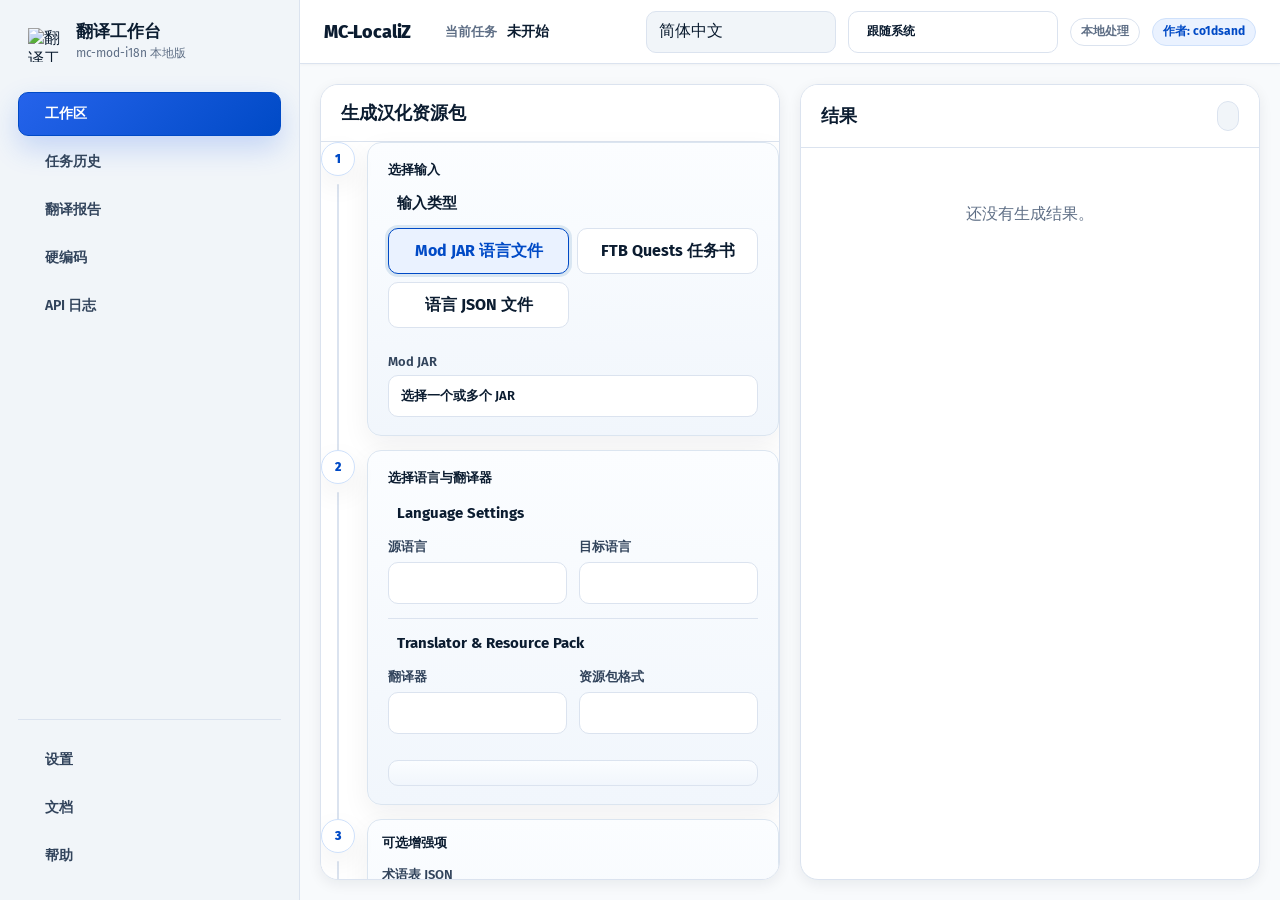
==== commit fde99f53: "修复设置与结果页滚动样式" ====
--- a/src/mc_mod_i18n/templates/index.html
+++ b/src/mc_mod_i18n/templates/index.html
@@ -1364,6 +1364,16 @@
       overflow-y: auto;
       overflow-x: hidden;
     }
+    .results-panel {
+      display: grid;
+      grid-template-rows: auto minmax(0, 1fr);
+      height: calc(var(--app-vh) - 104px);
+      overflow-y: hidden;
+    }
+    .config-panel[hidden],
+    .results-panel[hidden] {
+      display: none;
+    }
     .panel-head {
       position: relative;
       padding: 16px 20px;
@@ -1985,10 +1995,13 @@
       }
     }
     .results {
+      min-height: 0;
       padding: 20px;
       display: grid;
+      align-content: start;
       gap: 16px;
       overflow-x: auto;
+      overflow-y: auto;
     }
     .system-views {
       display: grid;
@@ -1999,6 +2012,7 @@
       gap: 16px;
     }
     .view-shell.active {
+      min-height: 0;
       display: grid;
       animation: fadeInUp var(--motion-base) ease;
     }
@@ -2056,6 +2070,9 @@
       font-size: 14px;
     }
     .view-frame {
+      min-height: 0;
+      display: grid;
+      grid-template-rows: auto minmax(0, 1fr);
       border: 1px solid var(--card-border);
       border-radius: var(--radius-md);
       background: var(--card-surface);
@@ -2064,6 +2081,8 @@
       isolation: isolate;
     }
     .view-body {
+      min-height: 0;
+      overflow-y: auto;
       padding: 16px;
     }
     .actions {
@@ -2186,6 +2205,7 @@
     }
     .history-workbench {
       min-height: 0;
+      height: 100%;
       display: grid;
       grid-template-rows: auto auto minmax(0, 1fr);
       gap: 16px;
@@ -2537,7 +2557,7 @@
     .history-artifacts {
       display: grid;
       grid-template-rows: auto auto;
-      overflow: hidden;
+      overflow: visible;
       border: 1px solid var(--card-border);
       border-radius: var(--radius-md);
       background: var(--panel);
@@ -2976,15 +2996,22 @@
     }
     .help-topic-link {
       position: relative;
-      gap: 10px;
-      padding-right: 42px;
+      gap: 12px;
+      min-width: 0;
+      max-width: 100%;
+      min-height: 64px;
+      padding: 12px 46px 12px 14px;
+      align-items: flex-start;
+      white-space: normal;
+      line-height: 1.42;
     }
     .help-topic-category {
       display: inline-flex;
+      min-width: 0;
       max-width: 100%;
       align-items: center;
       gap: 6px;
-      min-height: 0;
+      min-height: 16px;
       padding: 0;
       border: 0;
       border-radius: 0;
@@ -2993,7 +3020,9 @@
       font-size: 11px;
       font-weight: 700;
       line-height: 1.3;
-      white-space: nowrap;
+      white-space: normal;
+      overflow-wrap: break-word;
+      word-break: break-word;
       text-overflow: ellipsis;
       overflow: hidden;
     }
@@ -3179,12 +3208,12 @@
       background: var(--help-bg);
       transform: rotate(45deg);
     }
-    .settings-head:hover,
-    .settings-head:focus-within {
+    .settings-head > div:first-child:hover,
+    .settings-head > div:first-child:focus-within {
       z-index: 38;
     }
-    .settings-head:hover .card-head-copy,
-    .settings-head:focus-within .card-head-copy {
+    .settings-head > div:first-child:hover .card-head-copy,
+    .settings-head > div:first-child:focus-within .card-head-copy {
       opacity: 1;
       visibility: visible;
       transform: translateY(0) scale(1);
@@ -3254,6 +3283,9 @@
       color: var(--text);
       font-size: 13px;
       overflow-wrap: anywhere;
+    }
+    .settings-current > span {
+      font-size: 12px;
     }
     .branding-options {
       display: grid;
@@ -3399,6 +3431,7 @@
     }
     .settings-content {
       min-width: 0;
+      min-height: 0;
       display: grid;
       gap: 16px;
     }
@@ -3406,6 +3439,7 @@
       min-width: 0;
       min-height: 0;
       height: fit-content;
+      max-height: 100%;
       align-self: start;
       display: grid;
       align-content: start;
@@ -3415,13 +3449,14 @@
       border-radius: var(--radius-md);
       background: var(--card-surface-soft);
       box-shadow: var(--card-shadow-soft);
+      overflow-y: auto;
     }
     .settings-section-title {
       display: flex;
       align-items: center;
       gap: 8px;
       color: var(--text);
-      font-size: 13px;
+      font-size: 14px;
       font-weight: 800;
       line-height: 1.4;
     }
@@ -4240,10 +4275,12 @@
         var(--table-hover);
     }
     .memory-preview {
+      min-height: 0;
       display: grid;
       gap: 8px;
     }
     .memory-preview-card {
+      min-height: 0;
       display: grid;
       gap: 8px;
       padding: 12px;
@@ -4260,8 +4297,14 @@
       justify-content: space-between;
     }
     .memory-preview-list {
+      min-height: 0;
+      max-height: min(420px, calc(var(--app-vh) - 360px));
       display: grid;
       gap: 8px;
+      overflow-y: auto;
+      overscroll-behavior: contain;
+      scrollbar-width: thin;
+      scrollbar-color: var(--scroll-thumb) transparent;
     }
     .memory-preview-item {
       display: grid;
@@ -4640,28 +4683,17 @@
       display: grid;
       gap: 12px;
     }
-    .hardcoded-category-select {
-      display: grid;
-      gap: 6px;
+    .toolbar .ghost-select.hardcoded-category-filter {
       min-width: 190px;
       max-width: 260px;
     }
-    .hardcoded-category-select span {
-      color: var(--muted);
-      font-size: 12px;
-      font-weight: 700;
-      line-height: 1.35;
-    }
-    .hardcoded-category-select select {
+    .toolbar .ghost-select.hardcoded-category-filter .control {
       min-height: 38px;
-      width: 100%;
-      padding: 0 36px 0 12px;
-      border: 1px solid var(--line);
-      border-radius: var(--radius-sm);
-      background: var(--field-bg);
-      color: var(--text);
-      font: inherit;
-      font-weight: 700;
+    }
+    .toolbar .ghost-select.hardcoded-category-filter .value {
+      overflow: hidden;
+      text-overflow: ellipsis;
+      white-space: nowrap;
     }
     .hardcoded-row textarea.invalid {
       border-color: var(--status-error-border);
@@ -6037,15 +6069,15 @@
             <div class="branding-options" id="settings-branding-options" role="radiogroup" aria-label="品牌图标" data-i18n-aria-label="settings.brand_logo">
               <button type="button" class="branding-option active" data-brand-logo="cat" role="radio" aria-checked="true">
                 <span class="branding-preview"><img src="/assets/logo/cat.png" alt=""></span>
-                <span class="branding-copy"><strong data-i18n="settings.brand_cat">猫猫头像</strong><span class="branding-menu-name">猫 PNG</span></span>
+                <span class="branding-copy"><strong data-i18n="settings.brand_cat">猫猫头像</strong><span class="branding-menu-name" data-i18n="settings.brand_cat_asset">猫 PNG</span></span>
               </button>
               <button type="button" class="branding-option" data-brand-logo="grass" role="radio" aria-checked="false">
                 <span class="branding-preview"><img src="/assets/logo/grass.png" alt=""></span>
-                <span class="branding-copy"><strong data-i18n="settings.brand_grass">草方块</strong><span class="branding-menu-name">草方块</span></span>
+                <span class="branding-copy"><strong data-i18n="settings.brand_grass">草方块</strong><span class="branding-menu-name" data-i18n="settings.brand_grass_asset">草方块 PNG</span></span>
               </button>
               <button type="button" class="branding-option" data-brand-logo="sign" role="radio" aria-checked="false">
                 <span class="branding-preview"><img src="/assets/logo/sign.png" alt=""></span>
-                <span class="branding-copy"><strong data-i18n="settings.brand_sign">签名标识</strong><span class="branding-menu-name">签名 PNG</span></span>
+                <span class="branding-copy"><strong data-i18n="settings.brand_sign">签名标识</strong><span class="branding-menu-name" data-i18n="settings.brand_sign_asset">签名 PNG</span></span>
               </button>
             </div>
             <div class="settings-current">
@@ -6345,7 +6377,7 @@
       payload: null,
       activeTab: 'language',
       languageSearch: '',
-      languageJarFilter: '全部',
+      languageJarFilter: 'all',
       languageStatusFilter: 'all',
       languageConditionFilter: 'all',
       languageViewMode: 'table',
@@ -6420,6 +6452,22 @@
         "status.cancel_failed": "中断请求失败：{message}",
         "status.json_locale_detected": "已从 JSON 文件识别源语言：{locale}",
         "status.json_locale_conflict": "检测到多个 JSON 源语言，已保持当前源语言选择。",
+        "provider.copy.risk_title": "复制原文",
+        "provider.copy.risk_body": "不调用任何翻译服务，适合验证流程和排查输出链路。",
+        "provider.glossary.risk_title": "离线规则翻译",
+        "provider.glossary.risk_body": "无需联网、结果稳定，但覆盖范围有限，更适合术语替换和基础规则翻译。",
+        "provider.argos.risk_title": "本地离线翻译",
+        "provider.argos.risk_body": "不依赖在线服务，但必须预先安装 Argos Translate 依赖与语言包，覆盖范围和质量受本地模型限制。",
+        "provider.azure-translator.risk_title": "Azure 官方翻译服务",
+        "provider.azure-translator.risk_body": "稳定性较好，需要 Azure Key，部分资源类型还需要正确填写 region。",
+        "provider.deep-free.risk_title": "免费公共翻译源",
+        "provider.deep-free.risk_body": "无需 API Key，适合零配置试用。可能受网络、限流和第三方服务变动影响；失败条目会回退为原文。",
+        "provider.libretranslate.risk_title": "开源翻译服务",
+        "provider.libretranslate.risk_body": "适合连接自托管或固定托管实例，可控性高于公共免费网页源，但实例可用性取决于部署环境。",
+        "provider.ai.risk_title": "AI 接口",
+        "provider.ai.risk_body": "通常质量和稳定性更好，但需要 API Key，且可能产生费用。",
+        "provider.current.risk_title": "当前翻译器",
+        "provider.current.risk_body": "请根据当前任务规模和稳定性要求选择合适的翻译方案。",
         "error.ftbquests_missing_input": "请上传 FTB Quests ZIP/SNBT，或选择 quests/lang/en_us 目录",
         "error.json_missing_input": "请上传语言 JSON 文件"
       },
@@ -6438,6 +6486,22 @@
         "status.cancel_failed": "Cancel request failed: {message}",
         "status.json_locale_detected": "Detected source language from JSON files: {locale}",
         "status.json_locale_conflict": "Multiple JSON source languages detected; kept the current source language.",
+        "provider.copy.risk_title": "Copy Source",
+        "provider.copy.risk_body": "Does not call a translation service. Useful for validating the workflow and checking the output pipeline.",
+        "provider.glossary.risk_title": "Offline Rule Translation",
+        "provider.glossary.risk_body": "No network required and results are stable, but coverage is limited. Best for glossary replacement and basic rules.",
+        "provider.argos.risk_title": "Local Offline Translation",
+        "provider.argos.risk_body": "Does not depend on online services, but Argos Translate and matching language packages must be installed first.",
+        "provider.azure-translator.risk_title": "Azure Official Translation",
+        "provider.azure-translator.risk_body": "Generally stable. Requires an Azure key, and some resource types also need the correct region.",
+        "provider.deep-free.risk_title": "Free Public Sources",
+        "provider.deep-free.risk_body": "No API key required and good for zero-config trials. Network, rate limits, or third-party changes can cause failures.",
+        "provider.libretranslate.risk_title": "Open Translation Service",
+        "provider.libretranslate.risk_body": "Works well with self-hosted or fixed hosted instances; availability depends on the deployment.",
+        "provider.ai.risk_title": "AI API",
+        "provider.ai.risk_body": "Usually better quality and stability, but requires an API key and may incur cost.",
+        "provider.current.risk_title": "Current Translator",
+        "provider.current.risk_body": "Choose a translation option that matches the current task size and reliability needs.",
         "error.ftbquests_missing_input": "Upload an FTB Quests ZIP/SNBT, or choose a quests/lang/en_us directory",
         "error.json_missing_input": "Upload a language JSON file"
       }
@@ -6578,36 +6642,36 @@
     };
     const providerRiskMeta = {
       'copy': {
-        title: '复制原文',
-        body: '不调用任何翻译服务，适合验证流程和排查输出链路。',
+        titleKey: 'provider.copy.risk_title',
+        bodyKey: 'provider.copy.risk_body',
       },
       'glossary': {
-        title: '离线规则翻译',
-        body: '无需联网、结果稳定，但覆盖范围有限，更适合术语替换和基础规则翻译。',
+        titleKey: 'provider.glossary.risk_title',
+        bodyKey: 'provider.glossary.risk_body',
       },
       'argos': {
-        title: '本地离线翻译',
-        body: '不依赖在线服务，但必须预先安装 Argos Translate 依赖与语言包，覆盖范围和质量受本地模型限制。',
+        titleKey: 'provider.argos.risk_title',
+        bodyKey: 'provider.argos.risk_body',
       },
       'azure-translator': {
-        title: 'Azure 官方翻译服务',
-        body: '稳定性较好，需要 Azure Key，部分资源类型还需要正确填写 region。',
+        titleKey: 'provider.azure-translator.risk_title',
+        bodyKey: 'provider.azure-translator.risk_body',
       },
       'deep-free': {
-        title: '免费公共翻译源',
-        body: '无需 API Key，适合零配置试用。可能受网络、限流和第三方服务变动影响；失败条目会回退为原文。',
+        titleKey: 'provider.deep-free.risk_title',
+        bodyKey: 'provider.deep-free.risk_body',
       },
       'libretranslate': {
-        title: '开源翻译服务',
-        body: '适合连接自托管或固定托管实例，可控性高于公共免费网页源，但实例可用性取决于部署环境。',
+        titleKey: 'provider.libretranslate.risk_title',
+        bodyKey: 'provider.libretranslate.risk_body',
       },
       'openai-compatible': {
-        title: 'AI 接口',
-        body: '通常质量和稳定性更好，但需要 API Key，且可能产生费用。',
+        titleKey: 'provider.ai.risk_title',
+        bodyKey: 'provider.ai.risk_body',
       },
       'anthropic-compatible': {
-        title: 'AI 接口',
-        body: '通常质量和稳定性更好，但需要 API Key，且可能产生费用。',
+        titleKey: 'provider.ai.risk_title',
+        bodyKey: 'provider.ai.risk_body',
       },
     };
     const hardcodedState = {
@@ -9222,10 +9286,10 @@
         return;
       }
       const meta = providerRiskMeta[provider.value] || {
-        title: '当前翻译器',
-        body: '请根据当前任务规模和稳定性要求选择合适的翻译方案。',
+        titleKey: 'provider.current.risk_title',
+        bodyKey: 'provider.current.risk_body',
       };
-      providerRiskBanner.innerHTML = `<strong>${escapeHtml(meta.title)}</strong><p>${escapeHtml(meta.body)}</p><div class="doc-jump-row"><button type="button" class="secondary" data-doc-target="providers"><i class="ri-book-open-line"></i><span>${escapeHtml(ui('docs.open_provider', '查看翻译器说明'))}</span></button></div>`;
+      providerRiskBanner.innerHTML = `<strong>${escapeHtml(ui(meta.titleKey, '当前翻译器'))}</strong><p>${escapeHtml(ui(meta.bodyKey, '请根据当前任务规模和稳定性要求选择合适的翻译方案。'))}</p><div class="doc-jump-row"><button type="button" class="secondary" data-doc-target="providers"><i class="ri-book-open-line"></i><span>${escapeHtml(ui('docs.open_provider', '查看翻译器说明'))}</span></button></div>`;
       bindDocTriggers();
     }
 
@@ -10850,7 +10914,7 @@
       resultState.payload = payload;
       resultState.activeTab = 'language';
       resultState.languageSearch = '';
-      resultState.languageJarFilter = '全部';
+      resultState.languageJarFilter = 'all';
       resultState.languageStatusFilter = 'all';
       resultState.languageConditionFilter = 'all';
       resultState.languageViewMode = hasIssueEntries(payload) ? 'diff' : 'table';
@@ -11178,7 +11242,7 @@
     }
 
     function jarFilterDisplayLabel(value) {
-      if (!value || value === '全部') {
+      if (!value || value === 'all') {
         return ui('result.all', '全部');
       }
       return splitJarPath(value).map(jarSegmentLabel).join(' / ');
@@ -11228,10 +11292,10 @@
     }
 
     function renderJarFilterOptions(jarNames, activeValue) {
-      const allActive = activeValue === '全部';
+      const allActive = activeValue === 'all';
       const roots = buildJarFilterTree(jarNames);
       return `
-        <button type="button" class="ghost-option jar-tree-option ${allActive ? 'active' : ''}" data-select-value="全部" data-jar-depth="0" role="option" aria-selected="${allActive ? 'true' : 'false'}" title="${escapeHtml(ui('result.all', '全部'))}">
+        <button type="button" class="ghost-option jar-tree-option ${allActive ? 'active' : ''}" data-select-value="all" data-jar-depth="0" role="option" aria-selected="${allActive ? 'true' : 'false'}" title="${escapeHtml(ui('result.all', '全部'))}">
           <span class="jar-tree-label"><i class="ri-stack-line" aria-hidden="true"></i><strong>${escapeHtml(ui('result.all', '全部'))}</strong></span>
         </button>
         ${renderJarTreeOptions(roots, activeValue)}
@@ -11239,7 +11303,7 @@
     }
 
     function jarFilterMatchesEntry(entryJar, jarFilter) {
-      if (!jarFilter || jarFilter === '全部') {
+      if (!jarFilter || jarFilter === 'all') {
         return true;
       }
       const jar = String(entryJar || '');
@@ -11248,7 +11312,7 @@
 
     function renderLanguageResults(payload) {
       const jarNames = [...new Set((payload.entries || []).map(e => e.jar).filter(Boolean))];
-      const activeLabel = resultState.languageJarFilter || '全部';
+      const activeLabel = resultState.languageJarFilter || 'all';
       const activeDisplay = jarFilterDisplayLabel(activeLabel);
       const jarMenuOptions = renderJarFilterOptions(jarNames, activeLabel);
       const isJsonResult = payload.kind === 'json';
@@ -11453,7 +11517,7 @@
       if (!payload) {
         return [];
       }
-      const jarFilter = resultState.languageJarFilter || '全部';
+      const jarFilter = resultState.languageJarFilter || 'all';
       const statusFilter = resultState.languageStatusFilter || 'all';
       const conditionFilter = resultState.languageConditionFilter || 'all';
       const query = resultState.languageSearch.trim().toLowerCase();
@@ -12009,18 +12073,19 @@
         if (!query) {
           return true;
         }
-        const categoryLabel = entry.category_label || entry.categoryLabel || entry.category;
-        const haystack = `${entry.category} ${categoryLabel} ${entry.risk} ${entry.jar} ${entry.class} ${entry.source} ${entry.suggestion || ''}`.toLowerCase();
+        const categoryLabel = hardcodedCategoryDisplay(entry.category, entry.category_label || entry.categoryLabel || entry.category);
+        const riskLabel = hardcodedRiskDisplay(entry.risk);
+        const haystack = `${entry.category} ${categoryLabel} ${entry.risk} ${riskLabel} ${entry.jar} ${entry.class} ${entry.source} ${entry.suggestion || ''}`.toLowerCase();
         return haystack.includes(query);
       });
       const pageInfo = paginate(entries, resultState.hardcodedPage, 50);
       resultState.hardcodedPage = pageInfo.page;
       const rows = pageInfo.rows.map(entry => {
-        const categoryLabel = entry.category_label || entry.categoryLabel || entry.category;
+        const categoryLabel = hardcodedCategoryDisplay(entry.category, entry.category_label || entry.categoryLabel || entry.category);
         return `
           <tr>
             <td>${escapeHtml(categoryLabel)}</td>
-            <td>${escapeHtml(entry.risk)}</td>
+            <td>${escapeHtml(hardcodedRiskDisplay(entry.risk))}</td>
             <td>${escapeHtml(entry.jar)}</td>
             <td>${escapeHtml(entry.class)}</td>
             <td>${escapeHtml(entry.source)}</td>
@@ -12138,6 +12203,16 @@
         return { error: line.error };
       }
       return {};
+    }
+
+    function hardcodedCategoryDisplay(category, fallback = '') {
+      const normalized = String(category || '').trim();
+      return normalized ? ui(`hardcoded.category.${normalized}`, fallback || normalized) : (fallback || '');
+    }
+
+    function hardcodedRiskDisplay(risk) {
+      const normalized = String(risk || '').trim().toLowerCase();
+      return normalized ? ui(`hardcoded.risk.${normalized}`, risk) : '';
     }
 
     function bindJarFilterMenu(shell) {
@@ -12439,7 +12514,7 @@
         const category = entry.category || 'unknown_literal';
         const current = categories.get(category) || {
           category,
-          label: entry.categoryLabel || category,
+          label: hardcodedCategoryDisplay(category, entry.categoryLabel || category),
           order: Number.isFinite(entry.categoryOrder) ? entry.categoryOrder : 999,
           count: 0
         };
@@ -12458,26 +12533,35 @@
     }
 
     function hardcodedEntryCategoryLabel(entry) {
-      return entry.categoryLabel || entry.category || 'unknown_literal';
+      return hardcodedCategoryDisplay(entry.category || 'unknown_literal', entry.categoryLabel || entry.category || 'unknown_literal');
     }
 
     function hardcodedEntryHaystack(entry) {
       return `${entry.source} ${entry.class} ${entry.jar} ${entry.category} ${hardcodedEntryCategoryLabel(entry)}`.toLowerCase();
+    }
+
+    function renderHardcodedCategoryOptions(options, activeValue) {
+      return options.map(option => `
+        <button type="button" class="ghost-option ${option.category === activeValue ? 'active' : ''}" data-hardcoded-category-value="${escapeHtml(option.category)}" role="option" aria-selected="${option.category === activeValue ? 'true' : 'false'}">${escapeHtml(option.label)}</button>
+      `).join('');
     }
 
     function renderHardcodedWorkbench() {
       if (!hardcodedState.entries.length) {
         return `<div class="empty">${escapeHtml(ui('result.no_editable_hardcoded', '没有检测到可编辑的硬编码候选。'))}</div>`;
       }
-      const filters = hardcodedCategoryFilters().map(option => {
-        return `<option value="${escapeHtml(option.category)}" ${option.category === hardcodedState.filter ? 'selected' : ''}>${escapeHtml(option.label)}</option>`;
-      }).join('');
+      const categoryOptions = hardcodedCategoryFilters();
+      const activeCategory = categoryOptions.find(option => option.category === hardcodedState.filter) || categoryOptions[0];
       return `
         <div class="hardcoded-workbench">
           <div class="toolbar">
-            <label class="hardcoded-category-select"><span>${escapeHtml(ui('result.category', '分类'))}</span>
-              <select id="hardcoded-category-filter">${filters}</select>
-            </label>
+            <div class="toolbar-filter-group">
+              <span class="toolbar-filter-label">${escapeHtml(ui('result.category_filter', '分类筛选'))}:</span>
+              <div class="ghost-select hardcoded-category-filter" id="hardcoded-category-filter-shell">
+                <button type="button" class="control" data-select-trigger="hardcoded-category-filter" aria-haspopup="listbox" aria-expanded="false" aria-controls="hardcoded-category-filter-menu"><span class="value" id="hardcoded-category-filter-display" title="${escapeHtml(activeCategory.label)}">${escapeHtml(activeCategory.label)}</span><i class="ri-arrow-down-s-line chevron"></i></button>
+                <div class="ghost-menu" id="hardcoded-category-filter-menu" role="listbox" hidden>${renderHardcodedCategoryOptions(categoryOptions, hardcodedState.filter)}</div>
+              </div>
+            </div>
             <span id="hardcoded-selected-count" class="muted">${escapeHtml(formatUi('result.selected_count', '已选 {count} 条', { count: hardcodedState.selected.size }))}</span>
             <input id="hardcoded-search" value="${escapeHtml(hardcodedState.search)}" placeholder="${escapeHtml(ui('result.search_hardcoded_workbench', '搜索英文、Class 或 JAR'))}">
           </div>
@@ -12504,7 +12588,7 @@
         return `
           <tr class="hardcoded-row ${selected ? 'selected' : ''}" data-hardcoded-row="${index}">
             <td class="select-cell"><input type="checkbox" data-hardcoded-select="${index}" ${selected ? 'checked' : ''} aria-label="${escapeHtml(ui('result.select_hardcoded_candidate', '选择该硬编码候选'))}"></td>
-            <td>${escapeHtml(hardcodedEntryCategoryLabel(entry))}<br><span class="muted">${escapeHtml(entry.risk)}</span></td>
+            <td>${escapeHtml(hardcodedEntryCategoryLabel(entry))}<br><span class="muted">${escapeHtml(hardcodedRiskDisplay(entry.risk))}</span></td>
             <td>${escapeHtml(entry.source)}<br><span class="muted">${escapeHtml(entry.class)}</span></td>
             <td>
               <textarea data-hardcoded-index="${index}" class="${errors.length ? 'invalid' : ''}" placeholder="${escapeHtml(ui('result.target', '译文'))}">${escapeHtml(entry.translation)}</textarea>
@@ -12527,17 +12611,9 @@
       if (!wrap) {
         return;
       }
-      const categoryFilter = document.getElementById('hardcoded-category-filter');
-      if (categoryFilter) {
-        categoryFilter.addEventListener('change', () => {
-          hardcodedState.filter = categoryFilter.value || 'all';
-          hardcodedState.page = 1;
-          wrap.innerHTML = renderHardcodedRows();
-          bindHardcodedPager();
-          bindHardcodedSelection();
-          bindHardcodedTextareas();
-          updateHardcodedSelectedCount();
-        });
+      const categoryShell = document.getElementById('hardcoded-category-filter-shell');
+      if (categoryShell) {
+        bindHardcodedCategoryFilterMenu(categoryShell);
       }
       const search = document.getElementById('hardcoded-search');
       search.addEventListener('input', () => {
@@ -12564,6 +12640,74 @@
       updateHardcodedSelectedCount();
     }
 
+    function bindHardcodedCategoryFilterMenu(shell) {
+      const trigger = shell.querySelector('[data-select-trigger]');
+      const menu = shell.querySelector('.ghost-menu');
+      const display = shell.querySelector('#hardcoded-category-filter-display');
+      const wrap = document.getElementById('hardcoded-table-wrap');
+      if (!trigger || !menu || !wrap) {
+        return;
+      }
+      const closeMenu = () => scheduleMenuHide(shell, menu, trigger);
+      trigger.addEventListener('click', event => {
+        event.preventDefault();
+        event.stopPropagation();
+        if (isMenuOpen(shell, menu)) {
+          closeMenu();
+          return;
+        }
+        document.querySelectorAll('.ghost-select.open').forEach(item => {
+          if (item === shell) {
+            return;
+          }
+          const otherTrigger = item.querySelector('[data-select-trigger]');
+          const otherMenu = item.querySelector('.ghost-menu');
+          if (otherMenu) {
+            scheduleMenuHide(item, otherMenu, otherTrigger);
+          }
+        });
+        openSelectMenu(shell, menu, trigger);
+      });
+      menu.addEventListener('click', event => {
+        const option = event.target.closest('[data-hardcoded-category-value]');
+        if (!option) {
+          return;
+        }
+        event.preventDefault();
+        event.stopPropagation();
+        const value = option.dataset.hardcodedCategoryValue || 'all';
+        hardcodedState.filter = value;
+        hardcodedState.page = 1;
+        if (display) {
+          display.textContent = option.textContent || value;
+          display.title = option.textContent || value;
+        }
+        menu.querySelectorAll('.ghost-option').forEach(item => {
+          const isActive = item.dataset.hardcodedCategoryValue === value;
+          item.classList.toggle('active', isActive);
+          if (item.hasAttribute('aria-selected')) {
+            item.setAttribute('aria-selected', isActive ? 'true' : 'false');
+          }
+        });
+        closeMenu();
+        wrap.innerHTML = renderHardcodedRows();
+        bindHardcodedPager();
+        bindHardcodedSelection();
+        bindHardcodedTextareas();
+        updateHardcodedSelectedCount();
+      });
+      document.addEventListener('click', event => {
+        if (!shell.contains(event.target) && !menu.contains(event.target)) {
+          closeMenu();
+        }
+      });
+      document.addEventListener('keydown', event => {
+        if (event.key === 'Escape') {
+          closeMenu();
+        }
+      });
+    }
+
     function bindHardcodedPager() {
       document.querySelectorAll('[data-page-view="hardcoded-workbench"]').forEach(button => {
         button.addEventListener('click', () => {
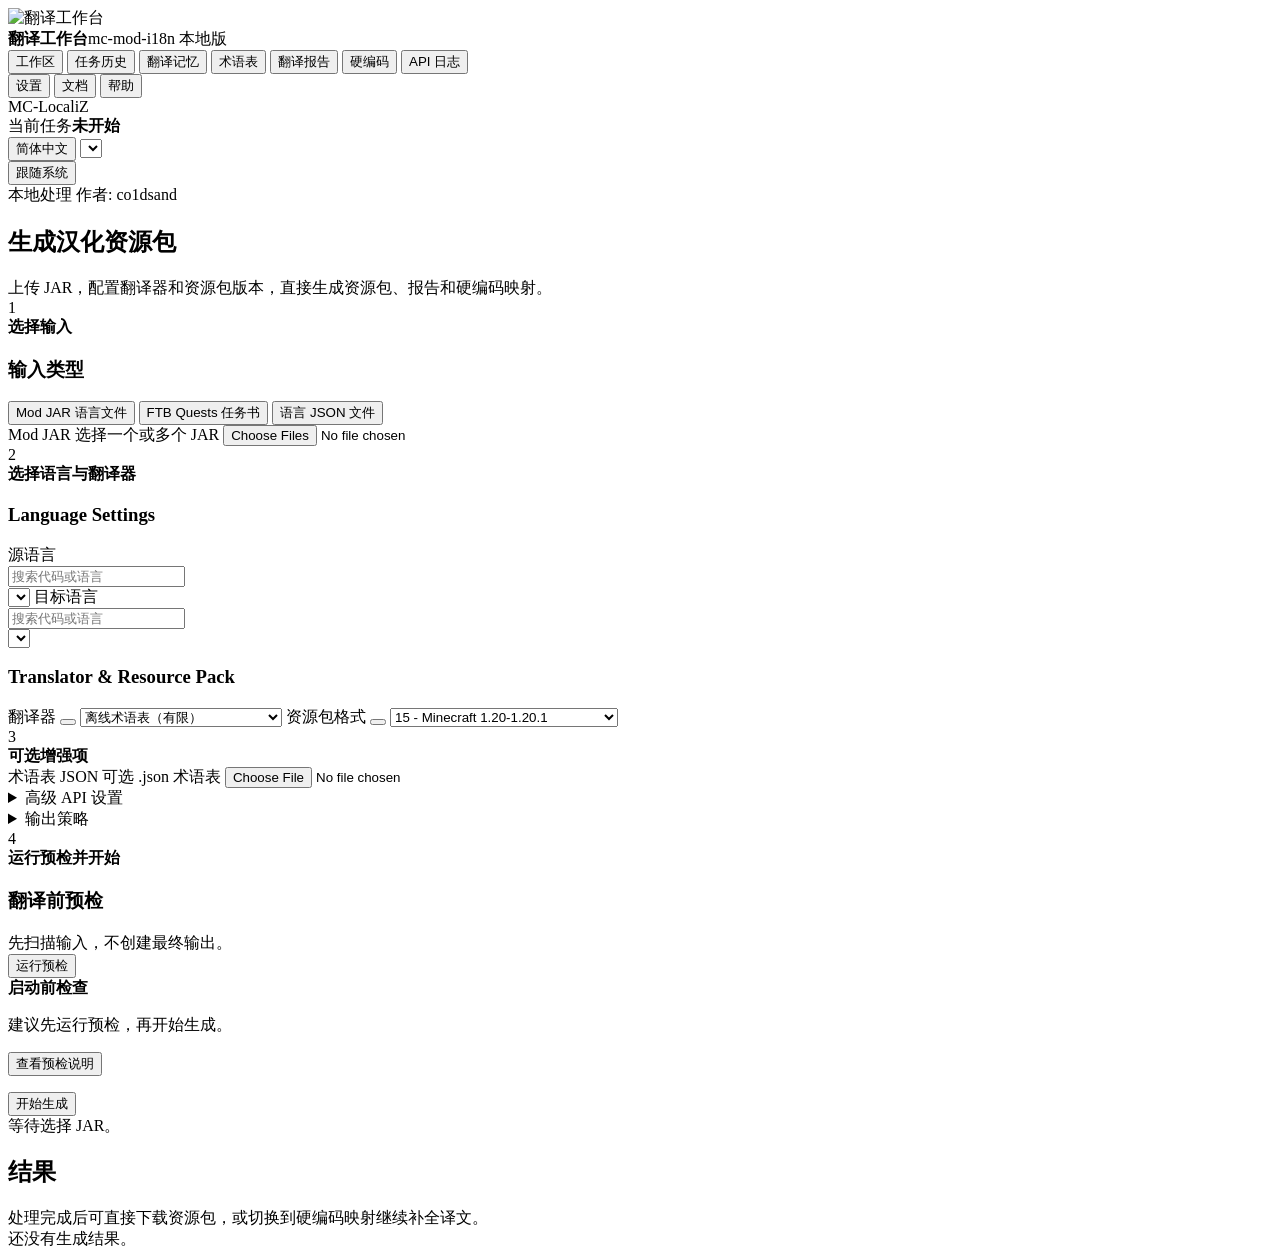
==== commit 66b4ff3e: "新增自定义字体切换功能并沉淀历史遗留 字体改造（本次主干）： - 后端 web_fonts.py：list/serve/upload/delete 四件套，魔数白名单 + 10MB 上限 + 路径遍历" ====
--- a/src/mc_mod_i18n/templates/index.html
+++ b/src/mc_mod_i18n/templates/index.html
@@ -28,5545 +28,10 @@
       } catch (error) {}
     })();
   </script>
-  <style>
-    :root {
-      color-scheme: light;
-      --bg: #f8f9ff;
-      --surface: #f8fafc;
-      --panel: #ffffff;
-      --panel-2: #eff4ff;
-      --text: #0b1c30;
-      --muted: #5f6f86;
-      --line: #dbe3ef;
-      --accent: #004ac6;
-      --accent-2: #2563eb;
-      --button-text: #ffffff;
-      --danger: #ba1a1a;
-      --danger-text: #ffffff;
-      --success: #16a34a;
-      --warning: #f97316;
-      --sidebar: #f1f5f9;
-      --nav-text: #32445c;
-      --tab-text: #34465c;
-      --field-bg: #ffffff;
-      --field-bg-soft: #f1f5f9;
-      --chip-bg: #ffffff;
-      --accent-soft: #eaf2ff;
-      --accent-soft-hover: #eff6ff;
-      --accent-soft-active: #dbeafe;
-      --accent-soft-line: #cfe1fb;
-      --accent-active-line: #93c5fd;
-      --danger-bg: #fff0ea;
-      --danger-line: #f0c6b8;
-      --loading-from: #fbfcfe;
-      --loading-to: #f5f8fb;
-      --overlay: rgba(15, 23, 42, .34);
-      --scroll-thumb: #c0ccd9;
-      --scroll-track: rgba(203, 213, 225, .36);
-      --dropdown-scroll-track: rgba(219, 227, 239, .7);
-      --dropdown-scroll-thumb: rgba(37, 99, 235, .34);
-      --dropdown-scroll-thumb-hover: rgba(37, 99, 235, .54);
-      --dropdown-scroll-thumb-active: rgba(0, 74, 198, .74);
-      --dropdown-scroll-shadow: rgba(37, 99, 235, .16);
-      --check-bg: linear-gradient(180deg, #ffffff, #f4f8ff);
-      --check-border: #b9c9dc;
-      --check-border-hover: #7ea8ea;
-      --check-checked: linear-gradient(180deg, #2563eb, #004ac6);
-      --check-checked-border: #004ac6;
-      --check-tick: #ffffff;
-      --check-shadow: rgba(37, 99, 235, .16);
-      --control-hover-bg: linear-gradient(180deg, #f8fbff, #eff6ff);
-      --control-hover-border: #9fc0f7;
-      --control-hover-text: #004ac6;
-      --control-active-bg: linear-gradient(135deg, #2563eb, #004ac6);
-      --control-active-border: #004ac6;
-      --control-active-text: #ffffff;
-      --control-active-shadow: 0 12px 28px rgba(37, 99, 235, .22);
-      --field-border: #d4deeb;
-      --field-border-hover: #9fc0f7;
-      --field-surface: linear-gradient(180deg, #ffffff, #f7faff);
-      --field-surface-soft: linear-gradient(180deg, #f8fbff, #eef4fb);
-      --field-shadow: inset 0 1px 0 rgba(255, 255, 255, .9), 0 6px 18px rgba(15, 23, 42, .05);
-      --field-shadow-hover: inset 0 1px 0 rgba(255, 255, 255, .95), 0 12px 28px rgba(37, 99, 235, .10);
-      --help-bg: rgba(234, 242, 255, .88);
-      --help-border: rgba(159, 192, 247, .56);
-      --help-text: #4d6483;
-      --status-info-bg: linear-gradient(180deg, #fbfdff, #eef4fb);
-      --status-info-border: #d8e4f2;
-      --status-info-text: #4d6483;
-      --status-success-bg: linear-gradient(180deg, #f2fff7, #e8fbef);
-      --status-success-border: #bbf7d0;
-      --status-success-text: #166534;
-      --status-error-bg: linear-gradient(180deg, #fff7f4, #fff0ea);
-      --status-error-border: #f0c6b8;
-      --status-error-text: #ba1a1a;
-      --status-accent-shadow: inset 4px 0 0 rgba(37, 99, 235, .22);
-      --card-surface: linear-gradient(180deg, #ffffff, #f7fbff);
-      --card-surface-soft: linear-gradient(180deg, #fbfdff, #f1f6fc);
-      --card-surface-strong: linear-gradient(135deg, #f8fbff, #edf4ff);
-      --card-border: #dbe5f0;
-      --card-shadow-soft: 0 10px 28px rgba(15, 23, 42, .06);
-      --card-shadow-strong: 0 18px 38px rgba(15, 23, 42, .10);
-      --card-highlight: rgba(37, 99, 235, .10);
-      --table-alt: #fcfdff;
-      --table-hover: #eef6ff;
-      --shadow: 0 4px 14px rgba(15, 23, 42, .07);
-      --radius-sm: 10px;
-      --radius-md: 14px;
-      --radius-lg: 18px;
-      --motion-fast: 160ms;
-      --motion-base: 220ms;
-      --dropdown-motion-offset: 8px;
-      --focus-ring: 0 0 0 3px rgba(38, 104, 168, .14);
-      --app-vh: var(--desktop-vh, 100vh);
-    }
-    :root[data-theme="dark"] {
-      color-scheme: dark;
-      --bg: #020617;
-      --surface: #040b18;
-      --panel: #0b1220;
-      --panel-2: #101a2d;
-      --text: #e5eefb;
-      --muted: #8da0ba;
-      --line: #22314a;
-      --accent: #60a5fa;
-      --accent-2: #3b82f6;
-      --button-text: #03111f;
-      --danger: #fca5a5;
-      --danger-text: #2a0505;
-      --success: #22c55e;
-      --warning: #fb923c;
-      --sidebar: #06101f;
-      --nav-text: #c0d2e8;
-      --tab-text: #c7d6ea;
-      --field-bg: #0f172a;
-      --field-bg-soft: #0b1527;
-      --chip-bg: #0f172a;
-      --accent-soft: rgba(96, 165, 250, .16);
-      --accent-soft-hover: rgba(96, 165, 250, .14);
-      --accent-soft-active: rgba(96, 165, 250, .20);
-      --accent-soft-line: rgba(96, 165, 250, .24);
-      --accent-active-line: rgba(147, 197, 253, .32);
-      --danger-bg: rgba(239, 68, 68, .14);
-      --danger-line: rgba(248, 113, 113, .24);
-      --loading-from: #081120;
-      --loading-to: #0b1628;
-      --overlay: rgba(2, 6, 23, .72);
-      --scroll-thumb: #314158;
-      --scroll-track: rgba(30, 41, 59, .52);
-      --dropdown-scroll-track: rgba(15, 23, 42, .88);
-      --dropdown-scroll-thumb: rgba(96, 165, 250, .34);
-      --dropdown-scroll-thumb-hover: rgba(125, 211, 252, .54);
-      --dropdown-scroll-thumb-active: rgba(147, 197, 253, .74);
-      --dropdown-scroll-shadow: rgba(96, 165, 250, .22);
-      --check-bg: linear-gradient(180deg, #111c31, #0b1527);
-      --check-border: #325072;
-      --check-border-hover: #60a5fa;
-      --check-checked: linear-gradient(180deg, #60a5fa, #2563eb);
-      --check-checked-border: #7dd3fc;
-      --check-tick: #03111f;
-      --check-shadow: rgba(96, 165, 250, .24);
-      --control-hover-bg: linear-gradient(180deg, rgba(96, 165, 250, .18), rgba(37, 99, 235, .24));
-      --control-hover-border: rgba(125, 211, 252, .5);
-      --control-hover-text: #d8ebff;
-      --control-active-bg: linear-gradient(135deg, #7dd3fc, #3b82f6);
-      --control-active-border: #93c5fd;
-      --control-active-text: #03111f;
-      --control-active-shadow: 0 14px 32px rgba(37, 99, 235, .28);
-      --field-border: #28405f;
-      --field-border-hover: #60a5fa;
-      --field-surface: linear-gradient(180deg, #101a2d, #0b1527);
-      --field-surface-soft: linear-gradient(180deg, #0f1a2f, #0a1426);
-      --field-shadow: inset 0 1px 0 rgba(255, 255, 255, .03), 0 10px 26px rgba(0, 0, 0, .18);
-      --field-shadow-hover: inset 0 1px 0 rgba(255, 255, 255, .04), 0 16px 34px rgba(37, 99, 235, .18);
-      --help-bg: rgba(15, 23, 42, .84);
-      --help-border: rgba(59, 130, 246, .24);
-      --help-text: #9fb4cf;
-      --status-info-bg: linear-gradient(180deg, #101b30, #0b1629);
-      --status-info-border: #22314a;
-      --status-info-text: #9db2cc;
-      --status-success-bg: linear-gradient(180deg, rgba(34, 197, 94, .14), rgba(21, 128, 61, .14));
-      --status-success-border: rgba(74, 222, 128, .32);
-      --status-success-text: #86efac;
-      --status-error-bg: linear-gradient(180deg, rgba(248, 113, 113, .12), rgba(239, 68, 68, .16));
-      --status-error-border: rgba(248, 113, 113, .28);
-      --status-error-text: #fecaca;
-      --status-accent-shadow: inset 4px 0 0 rgba(96, 165, 250, .28);
-      --card-surface: linear-gradient(180deg, #0d172a, #0a1324);
-      --card-surface-soft: linear-gradient(180deg, #101b31, #0b1527);
-      --card-surface-strong: linear-gradient(135deg, rgba(96, 165, 250, .12), rgba(15, 23, 42, .92));
-      --card-border: #22314a;
-      --card-shadow-soft: 0 16px 34px rgba(0, 0, 0, .22);
-      --card-shadow-strong: 0 22px 46px rgba(0, 0, 0, .30);
-      --card-highlight: rgba(96, 165, 250, .16);
-      --table-alt: #0e1626;
-      --table-hover: #122036;
-      --shadow: 0 18px 40px rgba(0, 0, 0, .34);
-      --focus-ring: 0 0 0 3px rgba(96, 165, 250, .22);
-    }
-    :root[data-theme="forest"],
-    :root[data-theme="dongbei-rain"],
-    :root[data-theme="rainbow-rgb"],
-    :root[data-theme="bleach-tybw"],
-    :root[data-theme="eva"],
-    :root[data-theme="starry-night"],
-    :root[data-theme="monet"],
-    :root[data-theme="qingming-scroll"],
-    :root[data-theme="cezanne"],
-    :root[data-theme="sisley"],
-    :root[data-theme="pissarro"],
-    :root[data-theme="morandi"],
-    :root[data-theme="gauguin"],
-    :root[data-theme="matisse"],
-    :root[data-theme="qi-baishi"],
-    :root[data-theme="p-site"],
-    :root[data-theme="sakura-mist"],
-    :root[data-theme="healing-sea-blue"],
-    :root[data-theme="mint-tea-green"],
-    :root[data-theme="neon-track"],
-    :root[data-theme="cream-berry-purple"],
-    :root[data-theme="orange-slate"],
-    :root[data-theme="seafoam-apricot"],
-    :root[data-theme="klein-gold"],
-    :root[data-theme="honey-sunset"],
-    :root[data-theme="crimson-ivory"],
-    :root[data-theme="midnight"] {
-      color-scheme: var(--sv-color-scheme);
-      --bg: var(--sv-bg);
-      --surface: var(--sv-bg-deep);
-      --panel: var(--sv-surface);
-      --panel-2: var(--sv-surface-dark);
-      --text: var(--sv-ink);
-      --muted: var(--sv-muted);
-      --line: color-mix(in srgb, var(--sv-muted) 28%, var(--sv-bg-deep));
-      --accent: var(--sv-accent);
-      --accent-2: var(--sv-accent-strong-ui, var(--sv-accent-strong));
-      --button-text: var(--sv-on-accent);
-      --danger: var(--sv-danger);
-      --danger-text: var(--sv-on-danger, var(--sv-on-accent));
-      --success: var(--sv-signal);
-      --warning: var(--sv-warning, color-mix(in srgb, var(--sv-signal) 52%, var(--sv-danger)));
-      --sidebar: color-mix(in srgb, var(--sv-bg-deep) 74%, var(--sv-surface));
-      --nav-text: var(--sv-muted);
-      --tab-text: color-mix(in srgb, var(--sv-muted) 72%, var(--sv-ink));
-      --field-bg: var(--sv-surface);
-      --field-bg-soft: var(--sv-surface-dark);
-      --chip-bg: var(--sv-surface);
-      --accent-soft: color-mix(in srgb, var(--sv-accent) 12%, var(--sv-surface));
-      --accent-soft-hover: color-mix(in srgb, var(--sv-accent) 16%, var(--sv-surface));
-      --accent-soft-active: color-mix(in srgb, var(--sv-accent) 22%, var(--sv-surface));
-      --accent-soft-line: color-mix(in srgb, var(--sv-accent) 34%, var(--sv-bg-deep));
-      --accent-active-line: color-mix(in srgb, var(--sv-accent) 48%, var(--sv-bg-deep));
-      --danger-bg: color-mix(in srgb, var(--sv-danger) 12%, var(--sv-surface));
-      --danger-line: color-mix(in srgb, var(--sv-danger) 28%, var(--sv-surface-dark));
-      --loading-from: var(--sv-surface);
-      --loading-to: var(--sv-surface-dark);
-      --overlay: var(--sv-overlay);
-      --scroll-thumb: color-mix(in srgb, var(--sv-muted) 58%, var(--sv-accent));
-      --scroll-track: color-mix(in srgb, var(--sv-bg-deep) 46%, transparent);
-      --dropdown-scroll-track: color-mix(in srgb, var(--sv-bg-deep) 72%, var(--sv-surface));
-      --dropdown-scroll-thumb: color-mix(in srgb, var(--sv-accent) 42%, transparent);
-      --dropdown-scroll-thumb-hover: color-mix(in srgb, var(--sv-accent) 60%, transparent);
-      --dropdown-scroll-thumb-active: color-mix(in srgb, var(--sv-accent) 78%, transparent);
-      --dropdown-scroll-shadow: color-mix(in srgb, var(--sv-accent) 18%, transparent);
-      --check-bg: linear-gradient(180deg, var(--sv-surface), var(--sv-surface-dark));
-      --check-border: color-mix(in srgb, var(--sv-muted) 48%, var(--sv-bg-deep));
-      --check-border-hover: var(--sv-accent);
-      --check-checked: linear-gradient(180deg, var(--sv-accent), var(--sv-accent-strong-ui, var(--sv-accent-strong)));
-      --check-checked-border: var(--sv-accent);
-      --check-tick: var(--sv-on-accent);
-      --check-shadow: color-mix(in srgb, var(--sv-accent) 18%, transparent);
-      --control-hover-bg: linear-gradient(180deg, color-mix(in srgb, var(--sv-accent) 10%, var(--sv-surface)), color-mix(in srgb, var(--sv-accent) 16%, var(--sv-surface-dark)));
-      --control-hover-border: color-mix(in srgb, var(--sv-accent) 48%, var(--sv-bg-deep));
-      --control-hover-text: var(--sv-accent);
-      --control-active-bg: linear-gradient(135deg, var(--sv-accent), var(--sv-accent-strong-ui, var(--sv-accent-strong)));
-      --control-active-border: var(--sv-accent);
-      --control-active-text: var(--sv-on-accent);
-      --control-active-shadow: 0 12px 28px color-mix(in srgb, var(--sv-accent) 24%, transparent);
-      --field-border: color-mix(in srgb, var(--sv-muted) 30%, var(--sv-bg-deep));
-      --field-border-hover: color-mix(in srgb, var(--sv-accent) 54%, var(--sv-bg-deep));
-      --field-surface: linear-gradient(180deg, var(--sv-surface), color-mix(in srgb, var(--sv-bg) 58%, var(--sv-surface)));
-      --field-surface-soft: linear-gradient(180deg, color-mix(in srgb, var(--sv-surface) 72%, var(--sv-surface-dark)), var(--sv-surface-dark));
-      --field-shadow: inset 0 1px 0 var(--sv-inner-highlight), 0 8px 22px var(--sv-shadow-soft);
-      --field-shadow-hover: inset 0 1px 0 var(--sv-inner-highlight), 0 12px 28px color-mix(in srgb, var(--sv-accent) 12%, transparent);
-      --help-bg: color-mix(in srgb, var(--sv-accent) 10%, var(--sv-surface));
-      --help-border: color-mix(in srgb, var(--sv-accent) 24%, var(--sv-bg-deep));
-      --help-text: color-mix(in srgb, var(--sv-muted) 64%, var(--sv-ink));
-      --status-info-bg: linear-gradient(180deg, var(--sv-surface), color-mix(in srgb, var(--sv-bg) 72%, var(--sv-surface-dark)));
-      --status-info-border: color-mix(in srgb, var(--sv-muted) 24%, var(--sv-bg-deep));
-      --status-info-text: color-mix(in srgb, var(--sv-muted) 72%, var(--sv-ink));
-      --status-success-bg: linear-gradient(180deg, color-mix(in srgb, var(--sv-signal) 10%, var(--sv-surface)), color-mix(in srgb, var(--sv-signal) 14%, var(--sv-surface-dark)));
-      --status-success-border: color-mix(in srgb, var(--sv-signal) 34%, var(--sv-surface-dark));
-      --status-success-text: color-mix(in srgb, var(--sv-signal) 68%, var(--sv-ink));
-      --status-error-bg: linear-gradient(180deg, color-mix(in srgb, var(--sv-danger) 10%, var(--sv-surface)), color-mix(in srgb, var(--sv-danger) 14%, var(--sv-surface-dark)));
-      --status-error-border: color-mix(in srgb, var(--sv-danger) 34%, var(--sv-surface-dark));
-      --status-error-text: color-mix(in srgb, var(--sv-danger) 72%, var(--sv-ink));
-      --status-accent-shadow: inset 4px 0 0 color-mix(in srgb, var(--sv-accent) 28%, transparent);
-      --card-surface: linear-gradient(180deg, var(--sv-surface), color-mix(in srgb, var(--sv-bg) 66%, var(--sv-surface)));
-      --card-surface-soft: linear-gradient(180deg, color-mix(in srgb, var(--sv-surface) 82%, var(--sv-bg)), var(--sv-surface-dark));
-      --card-surface-strong: linear-gradient(135deg, color-mix(in srgb, var(--sv-accent) 10%, var(--sv-surface)), color-mix(in srgb, var(--sv-bg) 76%, var(--sv-surface)));
-      --card-border: color-mix(in srgb, var(--sv-muted) 24%, var(--sv-bg-deep));
-      --card-shadow-soft: 0 10px 28px var(--sv-shadow-soft);
-      --card-shadow-strong: 0 18px 38px var(--sv-shadow-strong);
-      --card-highlight: color-mix(in srgb, var(--sv-accent) 12%, transparent);
-      --table-alt: color-mix(in srgb, var(--sv-bg) 76%, var(--sv-surface));
-      --table-hover: color-mix(in srgb, var(--sv-accent) 12%, var(--sv-surface));
-      --shadow: 0 6px 18px var(--sv-shadow-soft);
-      --focus-ring: 0 0 0 3px color-mix(in srgb, var(--sv-accent) 20%, transparent);
-    }
-    :root[data-theme="forest"] {
-      --sv-color-scheme: light;
-      --sv-accent: #2f6b3f;
-      --sv-accent-strong: #1f4d2b;
-      --sv-signal: #0f766e;
-      --sv-danger: #b54432;
-      --sv-warning: #b7791f;
-      --sv-bg: #f3f7f0;
-      --sv-bg-deep: #e6efe2;
-      --sv-ink: #172313;
-      --sv-muted: #53624d;
-      --sv-surface: #ffffff;
-      --sv-surface-dark: #e6efe2;
-      --sv-on-accent: #ffffff;
-      --sv-overlay: rgba(23, 35, 19, .34);
-      --sv-inner-highlight: rgba(255, 255, 255, .82);
-      --sv-shadow-soft: rgba(23, 35, 19, .08);
-      --sv-shadow-strong: rgba(23, 35, 19, .14);
-    }
-    :root[data-theme="midnight"] {
-      --sv-color-scheme: dark;
-      --sv-accent: #4f8cff;
-      --sv-accent-strong: #7aa7ff;
-      --sv-signal: #4fd1c5;
-      --sv-danger: #fb7185;
-      --sv-warning: #fbbf24;
-      --sv-bg: #07111f;
-      --sv-bg-deep: #020617;
-      --sv-ink: #eaf2ff;
-      --sv-muted: #9fb1c8;
-      --sv-surface: #0e1b2e;
-      --sv-surface-dark: #14243a;
-      --sv-on-accent: #06101f;
-      --sv-overlay: rgba(2, 6, 23, .72);
-      --sv-inner-highlight: rgba(255, 255, 255, .04);
-      --sv-shadow-soft: rgba(0, 0, 0, .24);
-      --sv-shadow-strong: rgba(0, 0, 0, .34);
-    }
-    :root[data-theme="monet"] {
-      --sv-color-scheme: light;
-      --sv-accent: #6b9f8a;
-      --sv-accent-strong: #4e806f;
-      --sv-signal: #5d927d;
-      --sv-danger: #b85f73;
-      --sv-warning: #a57940;
-      --sv-bg: #eef4f2;
-      --sv-bg-deep: #dcebe8;
-      --sv-ink: #243a3a;
-      --sv-muted: #60706b;
-      --sv-surface: #fffffa;
-      --sv-surface-dark: #e4efeb;
-      --sv-on-accent: #ffffff;
-      --sv-overlay: rgba(36, 58, 58, .32);
-      --sv-inner-highlight: rgba(255, 255, 255, .86);
-      --sv-shadow-soft: rgba(36, 58, 58, .08);
-      --sv-shadow-strong: rgba(36, 58, 58, .14);
-    }
-    :root[data-theme="morandi"] {
-      --sv-color-scheme: light;
-      --sv-accent: #8d8580;
-      --sv-accent-strong: #6f6662;
-      --sv-signal: #748375;
-      --sv-danger: #a06b68;
-      --sv-warning: #9a784f;
-      --sv-bg: #eeece8;
-      --sv-bg-deep: #d9d5cf;
-      --sv-ink: #2f2d2b;
-      --sv-muted: #66615c;
-      --sv-surface: #faf8f4;
-      --sv-surface-dark: #dfdbd4;
-      --sv-on-accent: #ffffff;
-      --sv-overlay: rgba(47, 45, 43, .32);
-      --sv-inner-highlight: rgba(255, 255, 255, .82);
-      --sv-shadow-soft: rgba(47, 45, 43, .08);
-      --sv-shadow-strong: rgba(47, 45, 43, .14);
-    }
-    :root[data-theme="sakura-mist"] {
-      --sv-color-scheme: light;
-      --sv-accent: #535369;
-      --sv-accent-strong: #3d3d52;
-      --sv-signal: #767692;
-      --sv-danger: #c9617d;
-      --sv-warning: #b7796b;
-      --sv-bg: #ffe3ee;
-      --sv-bg-deep: #f6d7e4;
-      --sv-ink: #272333;
-      --sv-muted: #6f6474;
-      --sv-surface: #fffafd;
-      --sv-surface-dark: #eadae3;
-      --sv-on-accent: #ffffff;
-      --sv-overlay: rgba(39, 35, 51, .32);
-      --sv-inner-highlight: rgba(255, 255, 255, .84);
-      --sv-shadow-soft: rgba(39, 35, 51, .08);
-      --sv-shadow-strong: rgba(39, 35, 51, .14);
-    }
-    :root[data-theme="healing-sea-blue"] {
-      --sv-color-scheme: light;
-      --sv-accent: #0081ff;
-      --sv-accent-strong: #005ec4;
-      --sv-signal: #7b7a00;
-      --sv-danger: #d34f4f;
-      --sv-warning: #a79f00;
-      --sv-bg: #eef7ff;
-      --sv-bg-deep: #d8ecff;
-      --sv-ink: #08204a;
-      --sv-muted: #4d6280;
-      --sv-surface: #ffffff;
-      --sv-surface-dark: #dbefff;
-      --sv-on-accent: #ffffff;
-      --sv-overlay: rgba(8, 32, 74, .32);
-      --sv-inner-highlight: rgba(255, 255, 255, .86);
-      --sv-shadow-soft: rgba(8, 32, 74, .08);
-      --sv-shadow-strong: rgba(8, 32, 74, .14);
-    }
-    :root[data-theme="mint-tea-green"] {
-      --sv-color-scheme: light;
-      --sv-accent: #178b85;
-      --sv-accent-strong: #0f6d68;
-      --sv-signal: #4f8f4f;
-      --sv-danger: #b85f73;
-      --sv-warning: #a57940;
-      --sv-bg: #eefaf7;
-      --sv-bg-deep: #d0efea;
-      --sv-ink: #173a36;
-      --sv-muted: #55706b;
-      --sv-surface: #fffffa;
-      --sv-surface-dark: #dff3ee;
-      --sv-on-accent: #ffffff;
-      --sv-overlay: rgba(23, 58, 54, .32);
-      --sv-inner-highlight: rgba(255, 255, 255, .86);
-      --sv-shadow-soft: rgba(23, 58, 54, .08);
-      --sv-shadow-strong: rgba(23, 58, 54, .14);
-    }
-    :root[data-theme="klein-gold"] {
-      --sv-color-scheme: light;
-      --sv-accent: #002fa7;
-      --sv-accent-strong: #ffcf14;
-      --sv-accent-strong-ui: #005ec4;
-      --sv-signal: #967800;
-      --sv-danger: #e05252;
-      --sv-warning: #e6b800;
-      --sv-bg: #f5f8ff;
-      --sv-bg-deep: #d9e5ff;
-      --sv-ink: #061a4d;
-      --sv-muted: #52617b;
-      --sv-surface: #ffffff;
-      --sv-surface-dark: #e8efff;
-      --sv-on-accent: #ffffff;
-      --sv-overlay: rgba(6, 26, 77, .34);
-      --sv-inner-highlight: rgba(255, 255, 255, .86);
-      --sv-shadow-soft: rgba(6, 26, 77, .08);
-      --sv-shadow-strong: rgba(6, 26, 77, .14);
-    }
-    :root[data-theme="dongbei-rain"] {
-      --sv-color-scheme: dark;
-      --sv-accent: #c9162f;
-      --sv-accent-strong: #f2f0e9;
-      --sv-accent-strong-ui: #8f1022;
-      --sv-signal: #3f7f35;
-      --sv-danger: #e34f86;
-      --sv-warning: #d28b37;
-      --sv-bg: #4d2f1f;
-      --sv-bg-deep: #2f1c14;
-      --sv-ink: #fffaf0;
-      --sv-muted: #e2cfc0;
-      --sv-surface: #632d27;
-      --sv-surface-dark: #5b3022;
-      --sv-on-accent: #fffaf0;
-      --sv-overlay: rgba(47, 28, 20, .74);
-      --sv-inner-highlight: rgba(255, 255, 255, .05);
-      --sv-shadow-soft: rgba(0, 0, 0, .24);
-      --sv-shadow-strong: rgba(0, 0, 0, .34);
-    }
-    :root[data-theme="rainbow-rgb"] {
-      --sv-color-scheme: dark;
-      --sv-accent: #00d4ff;
-      --sv-accent-strong: #ffffff;
-      --sv-accent-strong-ui: #3b82f6;
-      --sv-signal: #00ff85;
-      --sv-danger: #ff3366;
-      --sv-warning: #ff8a00;
-      --sv-bg: #070711;
-      --sv-bg-deep: #02040d;
-      --sv-ink: #f8fbff;
-      --sv-muted: #b9c7da;
-      --sv-surface: #0a0e1c;
-      --sv-surface-dark: #101427;
-      --sv-on-accent: #02040d;
-      --sv-overlay: rgba(2, 4, 13, .76);
-      --sv-inner-highlight: rgba(255, 255, 255, .04);
-      --sv-shadow-soft: rgba(0, 0, 0, .25);
-      --sv-shadow-strong: rgba(0, 0, 0, .36);
-    }
-    :root[data-theme="bleach-tybw"] {
-      --sv-color-scheme: dark;
-      --sv-accent: #e6397c;
-      --sv-accent-strong: #ff78ad;
-      --sv-signal: #f8f4f7;
-      --sv-danger: #ff477e;
-      --sv-warning: #f0b54c;
-      --sv-bg: #1a1a1d;
-      --sv-bg-deep: #0d0d10;
-      --sv-ink: #fff7fb;
-      --sv-muted: #c9b8c1;
-      --sv-surface: #1f1f24;
-      --sv-surface-dark: #141418;
-      --sv-on-accent: #fff7fb;
-      --sv-overlay: rgba(13, 13, 16, .76);
-      --sv-inner-highlight: rgba(255, 255, 255, .04);
-      --sv-shadow-soft: rgba(0, 0, 0, .25);
-      --sv-shadow-strong: rgba(0, 0, 0, .36);
-    }
-    :root[data-theme="eva"] {
-      --sv-color-scheme: dark;
-      --sv-accent: #b7ff2a;
-      --sv-accent-strong: #8b5cf6;
-      --sv-signal: #ff9f1c;
-      --sv-danger: #ff4fb3;
-      --sv-warning: #ff9f1c;
-      --sv-bg: #090812;
-      --sv-bg-deep: #030208;
-      --sv-ink: #f6ffe8;
-      --sv-muted: #d3c6ff;
-      --sv-surface: #120e22;
-      --sv-surface-dark: #0c0918;
-      --sv-on-accent: #090812;
-      --sv-overlay: rgba(3, 2, 8, .78);
-      --sv-inner-highlight: rgba(255, 255, 255, .04);
-      --sv-shadow-soft: rgba(0, 0, 0, .26);
-      --sv-shadow-strong: rgba(0, 0, 0, .38);
-    }
-    :root[data-theme="starry-night"] {
-      --sv-color-scheme: dark;
-      --sv-accent: #f6c945;
-      --sv-accent-strong: #ffe27a;
-      --sv-signal: #5eead4;
-      --sv-danger: #fb7185;
-      --sv-warning: #f6c945;
-      --sv-bg: #07142e;
-      --sv-bg-deep: #030817;
-      --sv-ink: #f8efcb;
-      --sv-muted: #b8c7e6;
-      --sv-surface: #0d1f3f;
-      --sv-surface-dark: #162d58;
-      --sv-on-accent: #07142e;
-      --sv-overlay: rgba(3, 8, 23, .76);
-      --sv-inner-highlight: rgba(255, 255, 255, .04);
-      --sv-shadow-soft: rgba(0, 0, 0, .25);
-      --sv-shadow-strong: rgba(0, 0, 0, .36);
-    }
-    :root[data-theme="qingming-scroll"] {
-      --sv-color-scheme: light;
-      --sv-accent: #2f6673;
-      --sv-accent-strong: #1e4c57;
-      --sv-signal: #5f7f4f;
-      --sv-danger: #b34a32;
-      --sv-warning: #9b7136;
-      --sv-bg: #f3e8d2;
-      --sv-bg-deep: #e4d2ad;
-      --sv-ink: #2a241b;
-      --sv-muted: #6d6253;
-      --sv-surface: #fff9eb;
-      --sv-surface-dark: #eadbbb;
-      --sv-on-accent: #ffffff;
-      --sv-overlay: rgba(42, 36, 27, .34);
-      --sv-inner-highlight: rgba(255, 255, 255, .78);
-      --sv-shadow-soft: rgba(42, 36, 27, .09);
-      --sv-shadow-strong: rgba(42, 36, 27, .15);
-    }
-    :root[data-theme="cezanne"] {
-      --sv-color-scheme: light;
-      --sv-accent: #8f4f2f;
-      --sv-accent-strong: #6f3a22;
-      --sv-signal: #5e7a4d;
-      --sv-danger: #a64735;
-      --sv-warning: #9b7136;
-      --sv-bg: #efe6d8;
-      --sv-bg-deep: #d7c4aa;
-      --sv-ink: #2f241d;
-      --sv-muted: #685b4f;
-      --sv-surface: #fff9ee;
-      --sv-surface-dark: #e0cfb6;
-      --sv-on-accent: #ffffff;
-      --sv-overlay: rgba(47, 36, 29, .34);
-      --sv-inner-highlight: rgba(255, 255, 255, .78);
-      --sv-shadow-soft: rgba(47, 36, 29, .09);
-      --sv-shadow-strong: rgba(47, 36, 29, .15);
-    }
-    :root[data-theme="sisley"] {
-      --sv-color-scheme: light;
-      --sv-accent: #5f8fa8;
-      --sv-accent-strong: #3f718a;
-      --sv-signal: #6b946d;
-      --sv-danger: #a85d55;
-      --sv-warning: #9a784f;
-      --sv-bg: #eef4ef;
-      --sv-bg-deep: #d7e5dc;
-      --sv-ink: #24343a;
-      --sv-muted: #5d6d70;
-      --sv-surface: #fafeff;
-      --sv-surface-dark: #dcebe3;
-      --sv-on-accent: #ffffff;
-      --sv-overlay: rgba(36, 52, 58, .32);
-      --sv-inner-highlight: rgba(255, 255, 255, .84);
-      --sv-shadow-soft: rgba(36, 52, 58, .08);
-      --sv-shadow-strong: rgba(36, 52, 58, .14);
-    }
-    :root[data-theme="pissarro"] {
-      --sv-color-scheme: light;
-      --sv-accent: #7f8f4e;
-      --sv-accent-strong: #5f6f35;
-      --sv-signal: #607e4a;
-      --sv-danger: #a05742;
-      --sv-warning: #9a784f;
-      --sv-bg: #f1eddf;
-      --sv-bg-deep: #ded5ba;
-      --sv-ink: #2d2a1e;
-      --sv-muted: #675f4c;
-      --sv-surface: #fffcef;
-      --sv-surface-dark: #e5ddc4;
-      --sv-on-accent: #ffffff;
-      --sv-overlay: rgba(45, 42, 30, .32);
-      --sv-inner-highlight: rgba(255, 255, 255, .82);
-      --sv-shadow-soft: rgba(45, 42, 30, .09);
-      --sv-shadow-strong: rgba(45, 42, 30, .15);
-    }
-    :root[data-theme="gauguin"] {
-      --sv-color-scheme: light;
-      --sv-accent: #b65f2a;
-      --sv-accent-strong: #8f431f;
-      --sv-signal: #247a72;
-      --sv-danger: #b33b4b;
-      --sv-warning: #b65f2a;
-      --sv-bg: #f1e0c2;
-      --sv-bg-deep: #d6ad73;
-      --sv-ink: #2c2117;
-      --sv-muted: #6e5944;
-      --sv-surface: #fff6e0;
-      --sv-surface-dark: #e8c790;
-      --sv-on-accent: #ffffff;
-      --sv-overlay: rgba(44, 33, 23, .34);
-      --sv-inner-highlight: rgba(255, 255, 255, .78);
-      --sv-shadow-soft: rgba(44, 33, 23, .10);
-      --sv-shadow-strong: rgba(44, 33, 23, .16);
-    }
-    :root[data-theme="matisse"] {
-      --sv-color-scheme: light;
-      --sv-accent: #2468c9;
-      --sv-accent-strong: #174d9b;
-      --sv-signal: #1f8f78;
-      --sv-danger: #d33732;
-      --sv-warning: #b7791f;
-      --sv-bg: #f4efe5;
-      --sv-bg-deep: #d8e0e8;
-      --sv-ink: #18243a;
-      --sv-muted: #536176;
-      --sv-surface: #fffcf4;
-      --sv-surface-dark: #e2e8ef;
-      --sv-on-accent: #ffffff;
-      --sv-overlay: rgba(24, 36, 58, .32);
-      --sv-inner-highlight: rgba(255, 255, 255, .84);
-      --sv-shadow-soft: rgba(24, 36, 58, .08);
-      --sv-shadow-strong: rgba(24, 36, 58, .14);
-    }
-    :root[data-theme="qi-baishi"] {
-      --sv-color-scheme: light;
-      --sv-accent: #b7352d;
-      --sv-accent-strong: #8d251f;
-      --sv-signal: #386a55;
-      --sv-danger: #9f2f2a;
-      --sv-warning: #9a784f;
-      --sv-bg: #f6f0e3;
-      --sv-bg-deep: #e3d7c1;
-      --sv-ink: #211f1b;
-      --sv-muted: #635c52;
-      --sv-surface: #fffcf3;
-      --sv-surface-dark: #e8dec9;
-      --sv-on-accent: #ffffff;
-      --sv-overlay: rgba(33, 31, 27, .32);
-      --sv-inner-highlight: rgba(255, 255, 255, .84);
-      --sv-shadow-soft: rgba(33, 31, 27, .08);
-      --sv-shadow-strong: rgba(33, 31, 27, .14);
-    }
-    :root[data-theme="p-site"] {
-      --sv-color-scheme: dark;
-      --sv-accent: #ff9900;
-      --sv-accent-strong: #f2b400;
-      --sv-signal: #f2b400;
-      --sv-danger: #ff4d4d;
-      --sv-warning: #f2b400;
-      --sv-bg: #050505;
-      --sv-bg-deep: #000000;
-      --sv-ink: #f7f7f7;
-      --sv-muted: #b8b8b8;
-      --sv-surface: #161616;
-      --sv-surface-dark: #101010;
-      --sv-on-accent: #050505;
-      --sv-overlay: rgba(0, 0, 0, .78);
-      --sv-inner-highlight: rgba(255, 255, 255, .04);
-      --sv-shadow-soft: rgba(0, 0, 0, .28);
-      --sv-shadow-strong: rgba(0, 0, 0, .40);
-    }
-    :root[data-theme="neon-track"] {
-      --sv-color-scheme: dark;
-      --sv-accent: #00fd00;
-      --sv-accent-strong: #0947fe;
-      --sv-signal: #2cff5a;
-      --sv-danger: #ff3d7a;
-      --sv-warning: #a3ff12;
-      --sv-bg: #07180b;
-      --sv-bg-deep: #020a04;
-      --sv-ink: #efffee;
-      --sv-muted: #b7d7c1;
-      --sv-surface: #09180f;
-      --sv-surface-dark: #0d2316;
-      --sv-on-accent: #020a04;
-      --sv-overlay: rgba(2, 10, 4, .78);
-      --sv-inner-highlight: rgba(255, 255, 255, .04);
-      --sv-shadow-soft: rgba(0, 0, 0, .28);
-      --sv-shadow-strong: rgba(0, 0, 0, .40);
-    }
-    :root[data-theme="cream-berry-purple"] {
-      --sv-color-scheme: light;
-      --sv-accent: #652c97;
-      --sv-accent-strong: #4c1f74;
-      --sv-signal: #c85c8b;
-      --sv-danger: #b63f65;
-      --sv-warning: #a57940;
-      --sv-bg: #fff0f2;
-      --sv-bg-deep: #f3d7df;
-      --sv-ink: #2d183a;
-      --sv-muted: #745d7e;
-      --sv-surface: #fffafb;
-      --sv-surface-dark: #f7dfe7;
-      --sv-on-accent: #ffffff;
-      --sv-overlay: rgba(45, 24, 58, .32);
-      --sv-inner-highlight: rgba(255, 255, 255, .84);
-      --sv-shadow-soft: rgba(45, 24, 58, .08);
-      --sv-shadow-strong: rgba(45, 24, 58, .14);
-    }
-    :root[data-theme="orange-slate"] {
-      --sv-color-scheme: dark;
-      --sv-accent: #ff7400;
-      --sv-accent-strong: #ff9a3d;
-      --sv-signal: #7ad0b1;
-      --sv-danger: #ff5f55;
-      --sv-warning: #ff9a3d;
-      --sv-bg: #172728;
-      --sv-bg-deep: #0d1718;
-      --sv-ink: #fff2e5;
-      --sv-muted: #c8d0cc;
-      --sv-surface: #2b3c3d;
-      --sv-surface-dark: #213132;
-      --sv-on-accent: #172728;
-      --sv-overlay: rgba(13, 23, 24, .76);
-      --sv-inner-highlight: rgba(255, 255, 255, .04);
-      --sv-shadow-soft: rgba(0, 0, 0, .25);
-      --sv-shadow-strong: rgba(0, 0, 0, .36);
-    }
-    :root[data-theme="seafoam-apricot"] {
-      --sv-color-scheme: light;
-      --sv-accent: #01847f;
-      --sv-accent-strong: #006b67;
-      --sv-signal: #d9775f;
-      --sv-danger: #c74d5a;
-      --sv-warning: #d9775f;
-      --sv-bg: #effaf7;
-      --sv-bg-deep: #d3eee9;
-      --sv-ink: #123936;
-      --sv-muted: #5c706d;
-      --sv-surface: #fffbf7;
-      --sv-surface-dark: #f4ded6;
-      --sv-on-accent: #ffffff;
-      --sv-overlay: rgba(18, 57, 54, .32);
-      --sv-inner-highlight: rgba(255, 255, 255, .84);
-      --sv-shadow-soft: rgba(18, 57, 54, .08);
-      --sv-shadow-strong: rgba(18, 57, 54, .14);
-    }
-    :root[data-theme="honey-sunset"] {
-      --sv-color-scheme: light;
-      --sv-accent: #ff6067;
-      --sv-accent-strong: #d9434a;
-      --sv-signal: #a47600;
-      --sv-danger: #d9434a;
-      --sv-warning: #d89d00;
-      --sv-bg: #fff7d6;
-      --sv-bg-deep: #ffeaa0;
-      --sv-ink: #3b2b19;
-      --sv-muted: #76694d;
-      --sv-surface: #fffcee;
-      --sv-surface-dark: #ffe8a3;
-      --sv-on-accent: #3b2b19;
-      --sv-overlay: rgba(59, 43, 25, .32);
-      --sv-inner-highlight: rgba(255, 255, 255, .78);
-      --sv-shadow-soft: rgba(59, 43, 25, .09);
-      --sv-shadow-strong: rgba(59, 43, 25, .15);
-    }
-    :root[data-theme="crimson-ivory"] {
-      --sv-color-scheme: light;
-      --sv-accent: #990033;
-      --sv-accent-strong: #740026;
-      --sv-signal: #7f6a4f;
-      --sv-danger: #b52a3f;
-      --sv-warning: #9a784f;
-      --sv-bg: #f4eee5;
-      --sv-bg-deep: #ddcdb7;
-      --sv-ink: #341019;
-      --sv-muted: #6f5b57;
-      --sv-surface: #fffaf2;
-      --sv-surface-dark: #e8dac8;
-      --sv-on-accent: #ffffff;
-      --sv-overlay: rgba(52, 16, 25, .32);
-      --sv-inner-highlight: rgba(255, 255, 255, .82);
-      --sv-shadow-soft: rgba(52, 16, 25, .08);
-      --sv-shadow-strong: rgba(52, 16, 25, .14);
-    }
-
-    * { box-sizing: border-box; }
-    body {
-      margin: 0;
-      font-family: "Fira Sans", Inter, "Segoe UI", "Microsoft YaHei", Arial, sans-serif;
-      background: var(--bg);
-      color: var(--text);
-      letter-spacing: 0;
-      min-height: var(--app-vh);
-      overflow: hidden;
-    }
-    .app-shell {
-      min-height: var(--app-vh);
-      display: grid;
-      grid-template-columns: minmax(260px, 300px) minmax(0, 1fr);
-      background: var(--surface);
-    }
-    .side-nav {
-      border-right: 1px solid var(--line);
-      background: var(--sidebar);
-      display: flex;
-      flex-direction: column;
-      min-height: var(--app-vh);
-      padding: 22px 18px;
-      overflow: auto;
-    }
-    .side-brand {
-      display: flex;
-      align-items: center;
-      gap: 12px;
-      margin-bottom: 30px;
-      padding: 0 6px;
-    }
-    .side-brand strong {
-      display: block;
-      font-size: 17px;
-      line-height: 1.2;
-    }
-    .side-brand span {
-      color: var(--muted);
-      font-size: 12px;
-    }
-    .nav-list {
-      display: grid;
-      gap: 4px;
-    }
-    .nav-item {
-      display: flex;
-      align-items: center;
-      gap: 12px;
-      min-height: 44px;
-      padding: 0 14px;
-      border: 1px solid transparent;
-      color: var(--nav-text);
-      border-radius: var(--radius-sm);
-      font-size: 14px;
-      font-weight: 600;
-      transition: background-color var(--motion-fast) ease, border-color var(--motion-fast) ease, color var(--motion-fast) ease, box-shadow var(--motion-fast) ease, transform var(--motion-fast) ease;
-    }
-    button.nav-item,
-    .tab-pill {
-      width: 100%;
-      border: 1px solid transparent;
-      background: transparent;
-      color: var(--nav-text);
-      text-align: left;
-      justify-content: flex-start;
-    }
-    .tab-pill {
-      width: auto;
-      height: 34px;
-      padding: 0 12px;
-      color: var(--tab-text);
-      font-size: 14px;
-      font-weight: 700;
-      border-radius: 999px;
-      transition: color var(--motion-fast) ease, border-color var(--motion-fast) ease, background-color var(--motion-fast) ease, box-shadow var(--motion-fast) ease, opacity var(--motion-fast) ease;
-    }
-    .tab-pill.active {
-      color: var(--control-active-text);
-      border-color: var(--control-active-border);
-      background: var(--control-active-bg);
-      box-shadow: var(--control-active-shadow);
-    }
-    .nav-item.active {
-      color: var(--control-active-text);
-      border-color: var(--control-active-border);
-      background: var(--control-active-bg);
-      box-shadow: var(--control-active-shadow);
-    }
-    .nav-footer {
-      margin-top: auto;
-      padding-top: 18px;
-      border-top: 1px solid var(--line);
-      display: grid;
-      gap: 4px;
-    }
-    .mark {
-      width: 40px;
-      height: 40px;
-      display: grid;
-      place-items: center;
-      overflow: hidden;
-      background: transparent;
-      border-radius: 8px;
-    }
-    .mark img {
-      width: 82%;
-      height: 82%;
-      display: block;
-      object-fit: contain;
-    }
-    .content-shell {
-      min-width: 0;
-      height: var(--app-vh);
-      display: flex;
-      flex-direction: column;
-      overflow: hidden;
-    }
-    header {
-      height: 64px;
-      flex: 0 0 auto;
-      display: flex;
-      align-items: center;
-      justify-content: space-between;
-      gap: 20px;
-      padding: 0 24px;
-      border-bottom: 1px solid var(--line);
-      background: var(--panel);
-      box-shadow: 0 1px 3px rgba(15, 23, 42, .04);
-      z-index: 5;
-    }
-    .top-left {
-      display: flex;
-      align-items: center;
-      gap: 34px;
-    }
-    .brand {
-      font-weight: 800;
-      font-size: 18px;
-      letter-spacing: -0.01em;
-    }
-    .top-tabs {
-      display: flex;
-      align-items: center;
-      gap: 24px;
-      color: var(--tab-text);
-      font-size: 14px;
-      font-weight: 600;
-      overflow-x: auto;
-      scrollbar-width: none;
-      max-width: 100%;
-    }
-    .top-tabs::-webkit-scrollbar {
-      display: none;
-    }
-    .top-tabs span:first-child {
-      color: var(--accent);
-    }
-    .header-meta {
-      display: flex;
-      align-items: center;
-      justify-content: flex-end;
-      gap: 12px;
-    }
-    .header-task {
-      display: flex;
-      align-items: center;
-      gap: 10px;
-      color: var(--muted);
-      font-size: 13px;
-      font-weight: 700;
-    }
-    .header-task strong {
-      color: var(--text);
-      font-size: 14px;
-    }
-    .pill {
-      display: inline-flex;
-      align-items: center;
-      min-height: 28px;
-      padding: 0 10px;
-      border: 1px solid var(--line);
-      border-radius: 999px;
-      background: var(--chip-bg);
-      color: var(--muted);
-      font-size: 12px;
-      font-weight: 700;
-      white-space: nowrap;
-    }
-    .top-search {
-      width: min(320px, 32vw);
-      height: 40px;
-      border: 1px solid transparent;
-      border-radius: var(--radius-sm);
-      background: var(--field-bg-soft);
-      padding: 0 14px;
-      color: var(--text);
-      transition: border-color var(--motion-fast) ease, box-shadow var(--motion-fast) ease, background-color var(--motion-fast) ease;
-    }
-    .top-search:focus {
-      border-color: var(--accent-2);
-      box-shadow: var(--focus-ring);
-      background: var(--field-bg);
-    }
-    .ghost-select,
-    .ghost-file {
-      position: relative;
-      display: grid;
-      gap: 6px;
-      min-width: 0;
-    }
-    .ghost-select.open,
-    .ghost-file.open {
-      z-index: 80;
-    }
-    .ghost-select .control,
-    .ghost-file .control,
-    .ghost-input,
-    .ghost-textarea {
-      width: 100%;
-      min-height: 42px;
-      border: 1px solid var(--line);
-      border-radius: var(--radius-sm);
-      background: var(--field-bg);
-      color: var(--text);
-      padding: 0 12px;
-      font: inherit;
-      outline: none;
-      transition: border-color var(--motion-fast) ease, box-shadow var(--motion-fast) ease, background-color var(--motion-fast) ease, transform var(--motion-fast) ease;
-    }
-    .ghost-select .control,
-    .ghost-file .control {
-      display: flex;
-      align-items: center;
-      justify-content: space-between;
-      gap: 12px;
-      min-width: 0;
-      max-width: 100%;
-      box-sizing: border-box;
-      cursor: pointer;
-    }
-    .ghost-select.open .control,
-    .ghost-file.open .control {
-      border-color: var(--accent);
-      box-shadow: var(--focus-ring);
-    }
-    .ghost-select .control:hover,
-    .ghost-file .control:hover {
-      border-color: var(--accent);
-      box-shadow: var(--focus-ring);
-    }
-    .ghost-select .value,
-    .ghost-file .value {
-      min-width: 0;
-      overflow: hidden;
-      text-overflow: ellipsis;
-      white-space: nowrap;
-      color: var(--text);
-    }
-    .ghost-select .chevron,
-    .ghost-file .icon {
-      color: var(--muted);
-      flex: 0 0 auto;
-      transition: transform var(--motion-base) ease, color var(--motion-fast) ease;
-    }
-    .ghost-select.open .chevron {
-      color: var(--accent);
-      transform: rotate(180deg);
-    }
-    .mode-switch {
-      display: grid;
-      grid-template-columns: repeat(auto-fit, minmax(180px, 1fr));
-      gap: 8px;
-      margin-bottom: 12px;
-    }
-    .mode-switch button {
-      justify-content: flex-start;
-      min-height: 46px;
-      padding: 0 12px;
-      border: 1px solid var(--line);
-      border-radius: var(--radius-sm);
-      background: var(--field-bg);
-      color: var(--text);
-      box-shadow: none;
-    }
-    .mode-switch button.active {
-      border-color: var(--accent);
-      background: var(--accent-soft);
-      color: var(--accent);
-      box-shadow: var(--focus-ring);
-    }
-    .mode-dependent[hidden] {
-      display: none !important;
-    }
-    .header-meta .ui-locale-select {
-      width: 190px;
-    }
-    .header-meta .ui-locale-select .control {
-      min-height: 40px;
-      background: var(--field-bg-soft);
-    }
-    .ghost-menu {
-      position: absolute;
-      left: 0;
-      right: 0;
-      top: calc(100% + 6px);
-      z-index: 30;
-      display: grid;
-      gap: 4px;
-      min-width: 0;
-      max-width: 100%;
-      box-sizing: border-box;
-      max-height: 280px;
-      overflow: auto;
-      padding: 6px 8px 6px 6px;
-      border: 1px solid var(--line);
-      border-radius: var(--radius-md);
-      background: var(--field-bg);
-      box-shadow: 0 18px 40px rgba(15, 23, 42, .16);
-      opacity: 0;
-      visibility: hidden;
-      pointer-events: none;
-      transform: translateY(calc(var(--dropdown-motion-offset) * -1)) scale(.98);
-      transform-origin: top center;
-      transition: opacity var(--motion-base) ease, visibility var(--motion-base) ease, transform var(--motion-base) ease, box-shadow var(--motion-base) ease;
-      will-change: opacity, transform;
-      scrollbar-width: thin;
-      scrollbar-color: var(--dropdown-scroll-thumb) var(--dropdown-scroll-track);
-      scrollbar-gutter: stable;
-      overscroll-behavior: contain;
-    }
-    .ghost-select.open .ghost-menu,
-    .ghost-file.open .ghost-menu {
-      opacity: 1;
-      visibility: visible;
-      pointer-events: auto;
-      transform: translateY(0) scale(1);
-      box-shadow: 0 22px 46px rgba(15, 23, 42, .20);
-    }
-    .ghost-menu.is-floating {
-      position: fixed;
-      right: auto;
-      z-index: 180;
-      max-width: calc(100vw - 24px);
-    }
-    .ghost-menu.is-closing {
-      opacity: 0;
-      visibility: hidden;
-      pointer-events: none;
-      transform: translateY(calc(var(--dropdown-motion-offset) * -1)) scale(.98);
-    }
-    .ghost-menu::-webkit-scrollbar {
-      width: 14px;
-      height: 14px;
-    }
-    .ghost-menu::-webkit-scrollbar-track {
-      margin: 6px 0;
-      border-radius: 999px;
-      background: var(--dropdown-scroll-track);
-      box-shadow: inset 0 0 0 1px var(--line);
-    }
-    .ghost-menu::-webkit-scrollbar-thumb {
-      min-height: 40px;
-      border: 3px solid transparent;
-      border-radius: 999px;
-      background: linear-gradient(180deg, var(--dropdown-scroll-thumb-hover), var(--dropdown-scroll-thumb));
-      background-clip: padding-box;
-      box-shadow: inset 0 0 0 1px var(--dropdown-scroll-shadow);
-    }
-    .ghost-menu::-webkit-scrollbar-thumb:hover {
-      background: linear-gradient(180deg, var(--dropdown-scroll-thumb-hover), var(--dropdown-scroll-thumb-active));
-      background-clip: padding-box;
-    }
-    .ghost-menu::-webkit-scrollbar-thumb:active {
-      background: linear-gradient(180deg, var(--dropdown-scroll-thumb-active), var(--dropdown-scroll-thumb-active));
-      background-clip: padding-box;
-    }
-    .ghost-menu::-webkit-scrollbar-corner {
-      background: transparent;
-    }
-    .ghost-menu[hidden] {
-      display: none;
-    }
-    .locale-control {
-      position: relative;
-    }
-    .locale-control-input {
-      display: none;
-      width: 100%;
-      min-width: 0;
-      min-height: 36px;
-      height: 36px;
-      border: 0;
-      border-radius: 0;
-      background: transparent;
-      color: var(--text);
-      padding: 0;
-      font: inherit;
-      outline: none;
-      box-shadow: none;
-      -webkit-appearance: none;
-      appearance: none;
-    }
-    .locale-select.open .locale-control-value {
-      display: none;
-    }
-    .locale-select.open .locale-control-input {
-      display: block;
-    }
-    .locale-control-input:hover,
-    .locale-control-input:focus,
-    .locale-control-input:focus-visible {
-      border: 0;
-      background: transparent;
-      box-shadow: none;
-      outline: none;
-    }
-    .locale-control-input::-webkit-search-cancel-button {
-      cursor: pointer;
-    }
-    .locale-control-input::-webkit-search-decoration,
-    .locale-control-input::-webkit-search-results-button,
-    .locale-control-input::-webkit-search-results-decoration {
-      -webkit-appearance: none;
-      appearance: none;
-    }
-    .ghost-options {
-      display: grid;
-      gap: 4px;
-    }
-    .ghost-empty {
-      padding: 10px 12px;
-      border: 1px dashed var(--line);
-      border-radius: var(--radius-sm);
-      color: var(--muted);
-      background: var(--field-bg-soft);
-      font-size: 12px;
-      line-height: 1.45;
-    }
-    .ghost-option {
-      display: flex;
-      align-items: center;
-      justify-content: space-between;
-      gap: 12px;
-      width: 100%;
-      min-width: 0;
-      max-width: 100%;
-      box-sizing: border-box;
-      min-height: 38px;
-      padding: 8px 10px;
-      border: 1px solid transparent;
-      border-radius: var(--radius-sm);
-      background: var(--field-bg);
-      color: var(--text);
-      cursor: pointer;
-      font: inherit;
-      text-align: left;
-      transition: background-color var(--motion-fast) ease, border-color var(--motion-fast) ease, color var(--motion-fast) ease;
-    }
-    .ghost-option:hover {
-      background: var(--accent-soft-hover);
-      border-color: var(--accent-soft-line);
-      color: var(--accent);
-      transform: none;
-    }
-    .ghost-option.active {
-      background: var(--accent-soft-active);
-      border-color: var(--accent-active-line);
-      color: var(--accent);
-    }
-    .ghost-option strong {
-      font-size: 13px;
-      font-weight: 700;
-    }
-    .ghost-option span {
-      color: var(--muted);
-      font-size: 12px;
-    }
-    .ghost-option strong,
-    .ghost-option span {
-      min-width: 0;
-      overflow: hidden;
-      text-overflow: ellipsis;
-      white-space: nowrap;
-    }
-    .ghost-select select,
-    .ghost-file input[type="file"] {
-      position: absolute;
-      inset: 0;
-      opacity: 0;
-      cursor: pointer;
-      width: 100%;
-      height: 100%;
-      padding: 0;
-      border: 0;
-    }
-    .ghost-select select {
-      width: 100%;
-      height: 100%;
-    }
-    .ghost-select select {
-      pointer-events: none;
-    }
-    .ghost-textarea {
-      min-height: 76px;
-      padding: 9px 12px;
-      resize: vertical;
-      line-height: 1.45;
-    }
-    main {
-      min-height: 0;
-      flex: 1;
-      margin: 0;
-      padding: 20px;
-      display: grid;
-      grid-template-columns: minmax(400px, 460px) minmax(0, 1fr);
-      gap: 20px;
-      align-items: start;
-      overflow: hidden;
-    }
-    section {
-      background: var(--panel);
-      border: 1px solid var(--line);
-      border-radius: var(--radius-lg);
-      box-shadow: var(--shadow);
-      overflow: hidden;
-    }
-    .config-panel,
-    .results-panel {
-      max-height: calc(var(--app-vh) - 104px);
-      overflow-y: auto;
-      overflow-x: hidden;
-    }
-    .results-panel {
-      display: grid;
-      grid-template-rows: auto minmax(0, 1fr);
-      height: calc(var(--app-vh) - 104px);
-      overflow-y: hidden;
-    }
-    .config-panel[hidden],
-    .results-panel[hidden] {
-      display: none;
-    }
-    .panel-head {
-      position: relative;
-      padding: 16px 20px;
-      border-bottom: 1px solid var(--line);
-      display: flex;
-      align-items: center;
-      justify-content: space-between;
-      gap: 12px;
-      background: var(--panel);
-      overflow: visible;
-    }
-    h1, h2 {
-      margin: 0;
-      font-size: 18px;
-      line-height: 1.35;
-      letter-spacing: -0.01em;
-    }
-    .muted { color: var(--muted); font-size: 13px; }
-    form {
-      padding: 0;
-      display: grid;
-      gap: 0;
-    }
-    .form-card {
-      padding: 18px 20px;
-      border-bottom: 1px solid var(--line);
-      display: grid;
-      gap: 14px;
-      background: var(--panel);
-    }
-    .workflow-rail {
-      position: relative;
-      display: grid;
-      gap: 0;
-    }
-    .workflow-step-item {
-      position: relative;
-      display: grid;
-      grid-template-columns: 34px minmax(0, 1fr);
-      gap: 12px;
-      padding-bottom: 14px;
-    }
-    .workflow-step-item::before {
-      content: "";
-      position: absolute;
-      left: 16px;
-      top: 42px;
-      bottom: -2px;
-      width: 2px;
-      border-radius: 999px;
-      background: var(--line);
-    }
-    .workflow-step-item:last-child {
-      padding-bottom: 0;
-    }
-    .workflow-step-item:last-child::before {
-      display: none;
-    }
-    .workflow-node {
-      position: relative;
-      z-index: 1;
-      width: 34px;
-      height: 34px;
-      display: inline-flex;
-      align-items: center;
-      justify-content: center;
-      border: 1px solid var(--accent-soft-line);
-      border-radius: 999px;
-      background: var(--field-bg);
-      color: var(--accent);
-      font-size: 12px;
-      font-weight: 900;
-      box-shadow: var(--card-shadow-soft);
-    }
-    .workflow-step-card {
-      min-width: 0;
-      border: 1px solid var(--card-border);
-      border-radius: var(--radius-md);
-      background: var(--card-surface-soft);
-      box-shadow: var(--card-shadow-soft);
-    }
-    .workflow-step-card .workflow-step {
-      margin-bottom: 0;
-    }
-    .workflow-step-section {
-      display: grid;
-      gap: 14px;
-      padding-top: 2px;
-    }
-    .workflow-step-section + .workflow-step-section {
-      padding-top: 14px;
-      border-top: 1px solid var(--line);
-    }
-    .form-card h3 {
-      margin: 0;
-      display: flex;
-      align-items: center;
-      gap: 9px;
-      font-size: 15px;
-      line-height: 1.4;
-    }
-    details.form-card summary {
-      display: flex;
-      align-items: center;
-      justify-content: space-between;
-      gap: 12px;
-      margin: 0;
-      cursor: pointer;
-      list-style: none;
-      font-size: 15px;
-      line-height: 1.4;
-      font-weight: 800;
-    }
-    details.form-card summary::-webkit-details-marker {
-      display: none;
-    }
-    details.form-card summary span {
-      display: inline-flex;
-      align-items: center;
-      gap: 9px;
-    }
-    details.form-card summary::after {
-      content: "+";
-      color: var(--muted);
-      font-size: 16px;
-      font-weight: 800;
-    }
-    details.form-card[open] summary::after {
-      content: "-";
-    }
-    details.form-card > :not(summary) {
-      margin-top: 14px;
-    }
-    label {
-      display: grid;
-      gap: 7px;
-      font-size: 13px;
-      font-weight: 600;
-      color: var(--nav-text);
-    }
-    input, select, textarea {
-      width: 100%;
-      border: 1px solid var(--field-border);
-      border-radius: var(--radius-sm);
-      background: var(--field-surface);
-      color: var(--text);
-      padding: 0 12px;
-      font: inherit;
-      outline: none;
-      box-shadow: var(--field-shadow);
-      transition: border-color var(--motion-fast) ease, box-shadow var(--motion-fast) ease, background var(--motion-fast) ease, color var(--motion-fast) ease, transform var(--motion-fast) ease;
-    }
-    input:hover,
-    select:hover,
-    textarea:hover {
-      border-color: var(--field-border-hover);
-      box-shadow: var(--field-shadow-hover);
-    }
-    input:focus, select:focus, textarea:focus {
-      border-color: var(--accent-2);
-      background: var(--field-surface);
-      box-shadow: var(--focus-ring), var(--field-shadow-hover);
-    }
-    input, select {
-      height: 42px;
-    }
-    input::placeholder,
-    textarea::placeholder {
-      color: color-mix(in srgb, var(--muted) 84%, transparent);
-    }
-    .secret-input input::-ms-reveal,
-    .secret-input input::-ms-clear {
-      display: none;
-      width: 0;
-      height: 0;
-    }
-    .secret-input input::-webkit-credentials-auto-fill-button,
-    .secret-input input::-webkit-contacts-auto-fill-button {
-      visibility: hidden;
-      display: none !important;
-      pointer-events: none;
-    }
-    .secret-input input {
-      -webkit-appearance: none;
-      appearance: none;
-    }
-    .locale-control .locale-control-input,
-    .locale-control .locale-control-input:hover,
-    .locale-control .locale-control-input:focus,
-    .locale-control .locale-control-input:focus-visible {
-      height: 36px;
-      border: 0;
-      border-radius: 0;
-      background: transparent;
-      box-shadow: none;
-      padding: 0;
-      outline: none;
-      -webkit-appearance: none;
-      appearance: none;
-    }
-    textarea {
-      min-height: 76px;
-      padding: 10px 12px;
-      resize: vertical;
-      line-height: 1.45;
-    }
-    input[type="file"] {
-      height: auto;
-      padding: 14px;
-      border-style: dashed;
-      background: var(--field-surface-soft);
-    }
-    input[type="checkbox"] {
-      -webkit-appearance: none;
-      appearance: none;
-      width: 18px;
-      height: 18px;
-      margin: 0;
-      padding: 0;
-      border: 1.5px solid var(--check-border);
-      border-radius: 6px;
-      background: var(--check-bg);
-      box-shadow: inset 0 1px 0 rgba(255, 255, 255, .35), 0 6px 16px var(--check-shadow);
-      display: inline-grid;
-      place-content: center;
-      cursor: pointer;
-      position: relative;
-      flex: 0 0 auto;
-      transition: border-color var(--motion-fast) ease, background var(--motion-fast) ease, box-shadow var(--motion-fast) ease, transform var(--motion-fast) ease;
-    }
-    input[type="checkbox"]::after {
-      content: "";
-      width: 5px;
-      height: 9px;
-      border-right: 2px solid transparent;
-      border-bottom: 2px solid transparent;
-      transform: rotate(45deg) scale(.7);
-      transform-origin: center;
-      opacity: 0;
-      transition: transform var(--motion-fast) ease, opacity var(--motion-fast) ease, border-color var(--motion-fast) ease;
-    }
-    input[type="checkbox"]:hover {
-      border-color: var(--check-border-hover);
-      box-shadow: inset 0 1px 0 rgba(255, 255, 255, .35), 0 10px 22px var(--check-shadow);
-      transform: translateY(-1px);
-    }
-    input[type="checkbox"]:focus-visible {
-      outline: none;
-      border-color: var(--accent);
-      box-shadow: var(--focus-ring), inset 0 1px 0 rgba(255, 255, 255, .35), 0 10px 22px var(--check-shadow);
-    }
-    input[type="checkbox"]:checked {
-      background: var(--check-checked);
-      border-color: var(--check-checked-border);
-      box-shadow: 0 10px 22px var(--check-shadow);
-    }
-    input[type="checkbox"]:checked::after {
-      opacity: 1;
-      border-color: var(--check-tick);
-      transform: rotate(45deg) scale(1);
-    }
-    input[type="checkbox"]:disabled {
-      cursor: not-allowed;
-      opacity: .56;
-      transform: none;
-      box-shadow: none;
-    }
-    input[type="checkbox"]:disabled:hover {
-      border-color: var(--check-border);
-      transform: none;
-      box-shadow: none;
-    }
-    .grid-2 {
-      display: grid;
-      grid-template-columns: 1fr 1fr;
-      gap: 12px;
-    }
-    .grid-3 {
-      display: grid;
-      grid-template-columns: 1fr 1fr 1fr;
-      gap: 12px;
-    }
-    .grid-2 > *,
-    .grid-3 > * {
-      min-width: 0;
-    }
-    .field-help {
-      display: inline-flex;
-      align-items: center;
-      min-height: 28px;
-      width: fit-content;
-      max-width: 100%;
-      padding: 4px 10px;
-      border: 1px solid var(--help-border);
-      border-radius: 999px;
-      background: var(--help-bg);
-      color: var(--help-text);
-      font-size: 12px;
-      line-height: 1.45;
-      font-weight: 600;
-    }
-    .api-box label {
-      position: relative;
-    }
-    .api-box label .field-help {
-      position: absolute;
-      left: 0;
-      top: calc(100% + 7px);
-      z-index: 16;
-      display: flex;
-      width: max-content;
-      max-width: min(420px, 100%);
-      min-height: auto;
-      padding: 8px 10px;
-      border-radius: 12px;
-      opacity: 0;
-      visibility: hidden;
-      pointer-events: none;
-      transform: translateY(-6px) scale(.98);
-      transform-origin: top left;
-      transition: opacity var(--motion-base) ease, visibility var(--motion-base) ease, transform var(--motion-base) ease, box-shadow var(--motion-base) ease;
-      box-shadow: 0 14px 34px rgba(15, 23, 42, .14);
-    }
-    .api-box label .field-help::before {
-      content: "";
-      position: absolute;
-      left: 18px;
-      top: -5px;
-      width: 9px;
-      height: 9px;
-      border-left: 1px solid var(--help-border);
-      border-top: 1px solid var(--help-border);
-      background: var(--help-bg);
-      transform: rotate(45deg);
-    }
-    .api-box label:focus-within {
-      z-index: 18;
-    }
-    .api-box label:focus-within .field-help {
-      opacity: 1;
-      visibility: visible;
-      transform: translateY(0) scale(1);
-    }
-    .api-debug-log-line {
-      position: relative;
-    }
-    .api-debug-log-line:hover,
-    .api-debug-log-line:focus-within {
-      z-index: 40;
-    }
-    .api-debug-log-line > [data-i18n="advanced.debug_log"]:hover + .field-help,
-    .api-debug-log-line:focus-within .field-help {
-      opacity: 1;
-      visibility: visible;
-      transform: translateY(0) scale(1);
-    }
-    .api-box {
-      display: grid;
-      gap: 12px;
-      padding: 14px;
-      border: 1px solid var(--card-border);
-      border-radius: var(--radius-md);
-      background:
-        radial-gradient(circle at top right, var(--card-highlight), transparent 42%),
-        linear-gradient(180deg, var(--panel-2), var(--field-bg));
-      box-shadow: var(--card-shadow-soft), inset 0 1px 0 rgba(255, 255, 255, .06);
-    }
-    .api-box[hidden] {
-      display: none;
-    }
-    .api-box [data-provider-field][hidden] {
-      display: none !important;
-    }
-    .api-box-head {
-      display: flex;
-      justify-content: space-between;
-      align-items: flex-start;
-      gap: 12px;
-    }
-    .api-box-head strong {
-      display: block;
-      font-size: 13px;
-    }
-    .api-box-title {
-      display: grid;
-      gap: 6px;
-      min-width: 0;
-    }
-    .api-box-title > div {
-      display: flex;
-      align-items: center;
-      gap: 10px;
-      flex-wrap: wrap;
-      min-width: 0;
-    }
-    .checkline {
-      display: flex;
-      align-items: center;
-      gap: 10px;
-      font-weight: 500;
-      cursor: pointer;
-      user-select: none;
-    }
-    .checkline input {
-      margin-top: -1px;
-    }
-    .checkline input:checked {
-      box-shadow: 0 0 0 3px color-mix(in srgb, var(--check-checked-border) 20%, transparent), 0 10px 22px var(--check-shadow);
-    }
-    .checkline input:checked + span,
-    .checkline input:checked ~ span {
-      color: var(--text);
-      font-weight: 700;
-    }
-    button {
-      border: 0;
-      border-radius: var(--radius-sm);
-      height: 42px;
-      padding: 0 16px;
-      font: inherit;
-      font-weight: 700;
-      cursor: pointer;
-      background: var(--accent);
-      color: var(--button-text);
-      transition: transform var(--motion-fast) ease, opacity var(--motion-fast) ease, background-color var(--motion-fast) ease, box-shadow var(--motion-fast) ease;
-    }
-    button:hover:not(:disabled) { transform: translateY(-1px); }
-    button:focus-visible,
-    a:focus-visible,
-    .ghost-select .control:focus-visible,
-    .ghost-file .control:focus-visible {
-      outline: none;
-      box-shadow: var(--focus-ring);
-    }
-    button.secondary {
-      background: var(--accent-2);
-    }
-    button:disabled {
-      cursor: not-allowed;
-      opacity: .65;
-    }
-    button[aria-busy="true"] {
-      cursor: wait;
-    }
-    .status {
-      min-height: 52px;
-      padding: 12px 14px;
-      border: 1px solid var(--status-info-border);
-      border-radius: var(--radius-md);
-      background: var(--status-info-bg);
-      color: var(--status-info-text);
-      font-size: 13px;
-      line-height: 1.45;
-      box-shadow: var(--status-accent-shadow);
-    }
-    .status.error {
-      background: var(--status-error-bg);
-      color: var(--status-error-text);
-      border-color: var(--status-error-border);
-      box-shadow: inset 4px 0 0 color-mix(in srgb, var(--status-error-border) 72%, transparent);
-    }
-    .api-failure-notice {
-      display: flex;
-      align-items: center;
-      justify-content: space-between;
-      gap: 12px;
-    }
-    .api-failure-copy {
-      display: grid;
-      gap: 4px;
-      min-width: 0;
-    }
-    .api-failure-copy strong {
-      color: var(--status-error-text);
-      font-size: 13px;
-    }
-    .api-failure-copy p {
-      margin: 0;
-      color: var(--status-error-text);
-      font-size: 12px;
-      line-height: 1.45;
-    }
-    .danger-button {
-      border-color: color-mix(in srgb, var(--status-error-border) 82%, var(--line));
-      background: var(--status-error-bg);
-      color: var(--status-error-text);
-    }
-    .danger-button:hover:not(:disabled) {
-      border-color: var(--status-error-border);
-      background: color-mix(in srgb, var(--status-error-bg) 72%, var(--panel));
-    }
-    .preflight-card {
-      display: grid;
-      gap: 12px;
-    }
-    .preflight-head {
-      display: flex;
-      justify-content: space-between;
-      align-items: flex-start;
-      gap: 12px;
-      flex-wrap: wrap;
-    }
-    .preflight-summary {
-      display: grid;
-      grid-template-columns: repeat(auto-fit, minmax(120px, 1fr));
-      gap: 8px;
-    }
-    .preflight-metric,
-    .preflight-list li {
-      border: 1px solid var(--card-border);
-      border-radius: var(--radius-sm);
-      background: var(--card-surface-soft);
-      padding: 8px 10px;
-    }
-    .preflight-metric strong {
-      display: block;
-      font-size: 18px;
-    }
-    .preflight-list {
-      display: grid;
-      gap: 6px;
-      margin: 0;
-      padding: 0;
-      list-style: none;
-    }
-    .preflight-message-summary {
-      display: flex;
-      align-items: center;
-      gap: 8px;
-      color: var(--muted);
-      font-size: 12px;
-      font-weight: 700;
-    }
-    .preflight-list-collapsed::after {
-      content: "";
-      display: block;
-      height: 1px;
-      background: var(--line);
-      opacity: .72;
-    }
-    .preflight-list li {
-      color: var(--muted);
-      font-weight: 600;
-    }
-    .preflight-list li.blocking {
-      border-color: var(--status-error-border);
-      color: var(--status-error-text);
-      background: var(--status-error-bg);
-    }
-    .preflight-list li.warning {
-      color: var(--warning);
-    }
-    .loading-card {
-      min-height: 260px;
-      display: grid;
-      place-items: center;
-      gap: 16px;
-      padding: 28px;
-      border: 1px solid var(--card-border);
-      border-radius: var(--radius-lg);
-      text-align: center;
-      background:
-        radial-gradient(circle at top, var(--card-highlight), transparent 52%),
-        linear-gradient(180deg, var(--loading-from), var(--loading-to));
-      box-shadow: var(--card-shadow-strong);
-      position: relative;
-      overflow: hidden;
-    }
-    .spinner {
-      width: 46px;
-      height: 46px;
-      border: 4px solid var(--line);
-      border-top-color: var(--accent);
-      border-radius: 999px;
-      animation: spin .9s linear infinite;
-    }
-    .loading-title {
-      margin: 0;
-      font-size: 16px;
-      font-weight: 800;
-    }
-    .loading-meta {
-      color: var(--muted);
-      font-size: 13px;
-      line-height: 1.55;
-      max-width: 520px;
-      text-wrap: balance;
-    }
-    .loading-progress {
-      width: min(420px, 100%);
-      height: 8px;
-      overflow: hidden;
-      border-radius: 999px;
-      background: var(--field-bg-soft);
-    }
-    .loading-progress span {
-      display: block;
-      width: 38%;
-      height: 100%;
-      border-radius: inherit;
-      background: var(--accent);
-      animation: progress 1.4s ease-in-out infinite;
-    }
-    @keyframes spin {
-      to { transform: rotate(360deg); }
-    }
-    @keyframes progress {
-      0% { transform: translateX(-105%); }
-      100% { transform: translateX(270%); }
-    }
-    @keyframes fadeInUp {
-      from {
-        opacity: 0;
-        transform: translateY(8px);
-      }
-      to {
-        opacity: 1;
-        transform: translateY(0);
-      }
-    }
-    .results {
-      min-height: 0;
-      padding: 20px;
-      display: grid;
-      align-content: start;
-      gap: 16px;
-      overflow-x: auto;
-      overflow-y: auto;
-    }
-    .system-views {
-      display: grid;
-      gap: 16px;
-    }
-    .view-shell {
-      display: none;
-      gap: 16px;
-    }
-    .view-shell.active {
-      min-height: 0;
-      display: grid;
-      animation: fadeInUp var(--motion-base) ease;
-    }
-    .view-head {
-      display: flex;
-      align-items: center;
-      justify-content: space-between;
-      gap: 12px;
-      padding: 14px 16px;
-      background: var(--card-surface-soft);
-      border-radius: calc(var(--radius-md) - 1px) calc(var(--radius-md) - 1px) 0 0;
-      overflow: hidden;
-    }
-    .view-head-main {
-      display: flex;
-      align-items: center;
-      gap: 12px;
-      min-width: 0;
-    }
-    .view-head-side {
-      display: flex;
-      align-items: center;
-      justify-content: flex-end;
-      gap: 10px;
-      min-width: 0;
-    }
-    .view-head-actions {
-      display: inline-flex;
-      align-items: center;
-      justify-content: flex-end;
-      gap: 8px;
-      flex-wrap: wrap;
-    }
-    .view-head-actions button {
-      min-height: 36px;
-      padding: 0 12px;
-      border: 1px solid var(--line);
-      border-radius: var(--radius-sm);
-      background: var(--field-bg);
-      color: var(--text);
-      font-size: 12px;
-      font-weight: 800;
-      display: inline-flex;
-      align-items: center;
-      justify-content: center;
-      gap: 8px;
-      box-shadow: none;
-    }
-    .view-head-actions button:hover:not(:disabled) {
-      border-color: var(--control-hover-border);
-      background: var(--control-hover-bg);
-      color: var(--control-hover-text);
-    }
-    .view-head strong {
-      font-size: 14px;
-    }
-    .view-frame {
-      min-height: 0;
-      display: grid;
-      grid-template-rows: auto minmax(0, 1fr);
-      border: 1px solid var(--card-border);
-      border-radius: var(--radius-md);
-      background: var(--card-surface);
-      box-shadow: var(--card-shadow-soft);
-      overflow: hidden;
-      isolation: isolate;
-    }
-    .view-body {
-      min-height: 0;
-      overflow-y: auto;
-      padding: 16px;
-    }
-    .actions {
-      display: flex;
-      flex-wrap: wrap;
-      gap: 10px;
-    }
-    .actions a {
-      display: inline-flex;
-      align-items: center;
-      justify-content: center;
-      min-height: 38px;
-      padding: 0 13px;
-      border-radius: var(--radius-sm);
-      background: var(--accent-2);
-      color: var(--button-text);
-      text-decoration: none;
-      font-weight: 700;
-      font-size: 13px;
-    }
-    .actions button {
-      min-height: 38px;
-      height: 38px;
-      background: var(--accent-2);
-      font-size: 13px;
-    }
-    .pack-name-dialog {
-      position: fixed;
-      inset: 0;
-      z-index: 100;
-      display: grid;
-      place-items: center;
-      padding: 20px;
-      background: var(--overlay);
-      animation: packDialogFadeIn var(--motion-base) ease;
-    }
-    .pack-name-dialog[hidden] {
-      display: none;
-    }
-    .pack-name-card {
-      width: min(460px, 100%);
-      display: grid;
-      gap: 16px;
-      padding: 18px;
-      border: 1px solid var(--line);
-      border-radius: 14px;
-      background: var(--panel);
-      box-shadow: 0 24px 64px rgba(15, 23, 42, .24);
-      animation: packCardPopIn var(--motion-base) cubic-bezier(.22, 1, .36, 1);
-    }
-    .pack-name-note {
-      display: grid;
-      gap: 6px;
-      padding: 12px 14px;
-      border: 1px solid var(--accent-soft-line);
-      border-radius: 12px;
-      background: var(--accent-soft);
-      color: var(--accent);
-      box-shadow: 0 10px 24px color-mix(in srgb, var(--accent) 10%, transparent);
-    }
-    .pack-name-note strong {
-      margin: 0;
-      font-size: 13px;
-      line-height: 1.4;
-    }
-    .pack-name-note span {
-      color: color-mix(in srgb, var(--accent) 82%, var(--text));
-      font-size: 12px;
-      line-height: 1.55;
-    }
-    @keyframes packDialogFadeIn {
-      from {
-        opacity: 0;
-      }
-      to {
-        opacity: 1;
-      }
-    }
-    @keyframes packCardPopIn {
-      from {
-        opacity: 0;
-        transform: translateY(14px) scale(.96);
-      }
-      to {
-        opacity: 1;
-        transform: translateY(0) scale(1);
-      }
-    }
-    .settings-page,
-    .history-page {
-      grid-column: 1 / -1;
-      min-height: 0;
-      height: calc(var(--app-vh) - 104px);
-      max-height: calc(var(--app-vh) - 104px);
-      overflow: hidden;
-    }
-    .history-page {
-      overflow: hidden;
-    }
-    .settings-page[hidden],
-    .history-page[hidden] {
-      display: none;
-    }
-    .settings-card {
-      width: 100%;
-      height: 100%;
-      min-height: 0;
-      min-height: 100%;
-      display: grid;
-      grid-template-rows: auto minmax(0, 1fr) auto;
-      gap: 0;
-      border: 0;
-      border-radius: 0;
-      background: var(--panel);
-      box-shadow: none;
-    }
-    .history-card {
-      overflow: hidden;
-      background: linear-gradient(180deg, var(--panel), color-mix(in srgb, var(--panel) 84%, var(--surface)));
-    }
-    .history-workbench {
-      min-height: 0;
-      height: 100%;
-      display: grid;
-      grid-template-rows: auto auto minmax(0, 1fr);
-      gap: 16px;
-      padding: 18px 22px 22px;
-      overflow: hidden;
-    }
-    .history-toolbar {
-      display: grid;
-      grid-template-columns: minmax(220px, 1fr) minmax(180px, 240px) minmax(200px, 280px);
-      gap: 12px;
-      align-items: end;
-      overflow: visible;
-    }
-    .history-search-control {
-      position: relative;
-      display: block;
-      min-width: 0;
-    }
-    .history-search-control i {
-      position: absolute;
-      left: 12px;
-      top: 50%;
-      transform: translateY(-50%);
-      color: var(--muted);
-      font-size: 18px;
-      pointer-events: none;
-    }
-    .history-search-control input {
-      padding-left: 38px;
-    }
-    .history-stats {
-      display: grid;
-      grid-template-columns: repeat(4, minmax(0, 1fr));
-      gap: 12px;
-    }
-    .history-stat {
-      min-width: 0;
-      display: grid;
-      gap: 4px;
-      padding: 12px 14px;
-      border: 1px solid var(--card-border);
-      border-radius: var(--radius-md);
-      background: var(--card-surface-soft);
-      box-shadow: var(--card-shadow-soft);
-      position: relative;
-      overflow: hidden;
-    }
-    .history-stat::before {
-      content: "";
-      position: absolute;
-      left: 0;
-      top: 0;
-      bottom: 0;
-      width: 4px;
-      background: var(--accent);
-    }
-    .history-stat[data-tone="success"]::before { background: var(--success); }
-    .history-stat[data-tone="danger"]::before { background: var(--danger); }
-    .history-stat[data-tone="warning"]::before { background: var(--warning); }
-    .history-stat strong {
-      color: var(--text);
-      font-size: 22px;
-      line-height: 1.05;
-      font-family: "Fira Code", ui-monospace, SFMono-Regular, Consolas, monospace;
-    }
-    .history-stat span {
-      min-width: 0;
-      overflow: hidden;
-      text-overflow: ellipsis;
-      white-space: nowrap;
-      color: var(--muted);
-      font-size: 12px;
-      font-weight: 800;
-    }
-    .history-stage {
-      min-height: 0;
-      display: grid;
-      grid-template-columns: minmax(320px, 420px) minmax(0, 1fr);
-      gap: 16px;
-      overflow: hidden;
-    }
-    .history-master,
-    .history-detail {
-      min-width: 0;
-      min-height: 0;
-      display: grid;
-      grid-template-rows: auto minmax(0, 1fr);
-      border: 1px solid var(--card-border);
-      border-radius: calc(var(--radius-lg) + 2px);
-      background: var(--panel);
-      box-shadow: var(--card-shadow-soft);
-      overflow: hidden;
-    }
-    .history-master-head,
-    .history-detail-head {
-      display: flex;
-      align-items: center;
-      justify-content: space-between;
-      gap: 12px;
-      padding: 16px 18px;
-      border-bottom: 1px solid var(--line);
-      background: color-mix(in srgb, var(--panel) 76%, var(--field-bg-soft));
-    }
-    .history-master-head strong,
-    .history-detail-head strong {
-      display: inline-flex;
-      align-items: center;
-      gap: 8px;
-      min-width: 0;
-      color: var(--text);
-      font-size: 15px;
-      line-height: 1.3;
-    }
-    .history-master-head span,
-    .history-detail-head span {
-      color: var(--muted);
-      font-size: 12px;
-      line-height: 1.45;
-    }
-    .history-list {
-      min-height: 0;
-      display: grid;
-      align-content: start;
-      overflow-x: hidden;
-      overflow-y: auto;
-      scrollbar-gutter: stable;
-      scrollbar-width: thin;
-      scrollbar-color: var(--scroll-thumb) transparent;
-    }
-    .history-task-card {
-      width: 100%;
-      height: auto;
-      min-height: 142px;
-      display: grid;
-      gap: 10px;
-      padding: 16px 18px;
-      border: 0;
-      border-left: 4px solid transparent;
-      border-bottom: 1px solid var(--line);
-      border-radius: 0;
-      background: var(--panel);
-      color: var(--text);
-      text-align: left;
-      box-shadow: none;
-      transition: background-color 140ms ease-out, border-color 140ms ease-out, color 120ms ease-out, transform 160ms ease-out, box-shadow 160ms ease-out;
-    }
-    .history-task-card:hover:not(:disabled) {
-      background: color-mix(in srgb, var(--panel) 30%, var(--field-bg-soft));
-    }
-    .history-task-card.active {
-      border-left-color: var(--accent);
-      background: color-mix(in srgb, var(--accent-soft) 58%, var(--panel));
-      box-shadow: inset 0 0 0 1px color-mix(in srgb, var(--accent) 22%, transparent);
-      transform: translateX(4px);
-    }
-    .history-task-top,
-    .history-task-foot,
-    .history-detail-title-row,
-    .history-artifact-row {
-      min-width: 0;
-      display: flex;
-      align-items: center;
-      justify-content: space-between;
-      gap: 12px;
-    }
-    .history-task-id,
-    .history-task-meta,
-    .history-detail-id,
-    .history-artifact-copy span {
-      min-width: 0;
-      overflow: hidden;
-      text-overflow: ellipsis;
-      white-space: nowrap;
-    }
-    .history-task-title {
-      display: -webkit-box;
-      color: var(--text);
-      font-size: 15px;
-      font-weight: 800;
-      line-height: 1.35;
-      overflow: hidden;
-      text-overflow: ellipsis;
-      -webkit-box-orient: vertical;
-      -webkit-line-clamp: 2;
-      white-space: normal;
-    }
-    .history-task-id,
-    .history-detail-id {
-      display: inline-flex;
-      align-items: center;
-      gap: 6px;
-      color: var(--muted);
-      font-family: "Fira Code", ui-monospace, SFMono-Regular, Consolas, monospace;
-      font-size: 12px;
-      font-weight: 700;
-    }
-    .history-task-meta {
-      color: var(--muted);
-      font-size: 12px;
-      font-weight: 700;
-    }
-    .history-status-chip {
-      display: inline-flex;
-      align-items: center;
-      justify-self: start;
-      gap: 5px;
-      min-height: 24px;
-      padding: 4px 9px;
-      border-radius: 999px;
-      background: var(--accent-soft);
-      color: var(--accent);
-      font-size: 11px;
-      font-weight: 800;
-      line-height: 1.25;
-      white-space: nowrap;
-    }
-    .history-status-chip.done {
-      background: color-mix(in srgb, var(--success) 14%, var(--field-bg));
-      color: var(--success);
-    }
-    .history-status-chip.error {
-      background: var(--danger-bg);
-      color: var(--danger);
-    }
-    .history-status-chip.cancelled {
-      background: color-mix(in srgb, var(--warning) 14%, var(--field-bg));
-      color: var(--warning);
-    }
-    .history-progress {
-      display: grid;
-      gap: 6px;
-    }
-    .history-progress-track {
-      height: 7px;
-      overflow: hidden;
-      border-radius: 999px;
-      background: var(--field-bg-soft);
-    }
-    .history-progress-bar {
-      display: block;
-      height: 100%;
-      border-radius: inherit;
-      background: var(--accent);
-    }
-    .history-progress-text {
-      display: flex;
-      align-items: center;
-      justify-content: space-between;
-      gap: 10px;
-      color: var(--muted);
-      font-size: 12px;
-      font-weight: 700;
-      line-height: 1.4;
-    }
-    .history-detail-body {
-      min-height: 0;
-      display: flex;
-      flex-direction: column;
-      align-content: start;
-      gap: 16px;
-      padding: 20px;
-      overflow-y: auto;
-      scrollbar-width: thin;
-      scrollbar-color: var(--scroll-thumb) transparent;
-    }
-    .history-detail-body > * {
-      flex: 0 0 auto;
-    }
-    .history-detail-title {
-      display: grid;
-      gap: 4px;
-      min-width: 0;
-    }
-    .history-detail-title h3 {
-      margin: 0;
-      color: var(--text);
-      font-size: clamp(20px, 2.2vw, 28px);
-      line-height: 1.14;
-    }
-    .history-detail-actions,
-    .history-artifact-actions {
-      display: flex;
-      align-items: center;
-      justify-content: flex-end;
-      gap: 10px;
-      flex-wrap: wrap;
-    }
-    .history-detail-actions a,
-    .history-detail-actions button,
-    .history-artifact-actions a,
-    .history-artifact-actions button {
-      display: inline-flex;
-      align-items: center;
-      justify-content: center;
-      gap: 7px;
-      min-height: 38px;
-      height: 38px;
-      padding: 0 13px;
-      border: 1px solid var(--line);
-      border-radius: var(--radius-sm);
-      background: var(--field-bg);
-      color: var(--text);
-      text-decoration: none;
-      font-size: 12px;
-      font-weight: 800;
-    }
-    .history-detail-actions a span,
-    .history-detail-actions button span {
-      color: inherit;
-      font-size: inherit;
-    }
-    .history-detail-actions a.primary {
-      border-color: var(--accent);
-      background: var(--accent);
-      color: var(--button-text);
-    }
-    .history-detail-grid {
-      display: grid;
-      grid-template-columns: repeat(3, minmax(0, 1fr));
-      gap: 12px;
-    }
-    .history-detail-metric {
-      min-width: 0;
-      display: grid;
-      gap: 6px;
-      padding: 16px;
-      border: 1px solid var(--card-border);
-      border-radius: var(--radius-md);
-      background: var(--card-surface-soft);
-      box-shadow: var(--card-shadow-soft);
-    }
-    .history-detail-metric span {
-      display: inline-flex;
-      align-items: center;
-      gap: 7px;
-      color: var(--muted);
-      font-size: 12px;
-      font-weight: 800;
-    }
-    .history-detail-metric strong {
-      min-width: 0;
-      overflow: hidden;
-      text-overflow: ellipsis;
-      white-space: nowrap;
-      color: var(--text);
-      font-size: 18px;
-      line-height: 1.25;
-    }
-    .history-artifacts {
-      display: grid;
-      grid-template-rows: auto auto;
-      overflow: visible;
-      border: 1px solid var(--card-border);
-      border-radius: var(--radius-md);
-      background: var(--panel);
-      box-shadow: var(--card-shadow-soft);
-    }
-    .history-artifacts-head {
-      display: flex;
-      align-items: center;
-      justify-content: space-between;
-      gap: 12px;
-      padding: 14px 16px;
-      border-bottom: 1px solid var(--line);
-      background: color-mix(in srgb, var(--panel) 76%, var(--field-bg-soft));
-      border-radius: calc(var(--radius-md) - 1px) calc(var(--radius-md) - 1px) 0 0;
-    }
-    .history-artifacts-list {
-      min-height: 0;
-      overflow: visible;
-      scrollbar-width: thin;
-      scrollbar-color: var(--scroll-thumb) transparent;
-    }
-    .history-artifact-row {
-      display: grid;
-      grid-template-columns: 40px minmax(0, 1fr) auto;
-      align-items: center;
-      padding: 14px 16px;
-      border-bottom: 1px solid var(--line);
-    }
-    .history-artifact-row:last-child {
-      border-bottom: 0;
-    }
-    .history-artifact-copy {
-      min-width: 0;
-      display: grid;
-      gap: 3px;
-      justify-items: start;
-      text-align: left;
-    }
-    .history-artifact-copy strong {
-      color: var(--text);
-      font-size: 14px;
-      overflow: hidden;
-      text-overflow: ellipsis;
-      white-space: nowrap;
-    }
-    .history-artifact-copy span {
-      color: var(--muted);
-      font-size: 12px;
-      font-weight: 700;
-    }
-    .history-artifact-icon {
-      flex: 0 0 40px;
-      width: 40px;
-      height: 40px;
-      display: grid;
-      place-items: center;
-      border-radius: 10px;
-      background: var(--accent-soft);
-      color: var(--accent);
-      font-size: 20px;
-    }
-    .history-error-note {
-      display: grid;
-      gap: 6px;
-      padding: 12px 14px;
-      border: 1px solid var(--danger-line);
-      border-radius: var(--radius-md);
-      background: var(--danger-bg);
-      color: var(--danger);
-      font-size: 13px;
-      font-weight: 700;
-    }
-    .history-card .ghost-select.open {
-      z-index: 90;
-    }
-    .docs-layout {
-      align-content: start;
-    }
-    .docs-page-shell {
-      display: grid;
-      gap: 18px;
-      min-height: 0;
-      padding: 18px 22px 22px;
-      overflow: auto;
-      background: linear-gradient(180deg, var(--panel), color-mix(in srgb, var(--panel) 84%, var(--surface)));
-      scrollbar-width: thin;
-      scrollbar-color: var(--scroll-thumb) transparent;
-    }
-    .docs-stage {
-      min-height: 0;
-      display: grid;
-      grid-template-columns: minmax(280px, 360px) minmax(0, 1fr);
-      gap: 16px;
-      align-items: start;
-    }
-    .docs-sidebar {
-      min-height: 0;
-      min-width: 0;
-      display: grid;
-      grid-template-rows: auto minmax(0, 1fr);
-      height: min(680px, calc(var(--app-vh) - 210px));
-      gap: 0;
-      border: 1px solid var(--card-border);
-      border-radius: calc(var(--radius-lg) + 2px);
-      background: var(--panel);
-      box-shadow: var(--card-shadow-soft);
-      overflow: hidden;
-    }
-    .docs-detail {
-      min-height: 0;
-      min-width: 0;
-      display: grid;
-      align-content: start;
-      gap: 0;
-      border: 1px solid var(--card-border);
-      border-radius: calc(var(--radius-lg) + 2px);
-      background: var(--panel);
-      box-shadow: var(--card-shadow-soft);
-      overflow: hidden;
-    }
-    .help-preview-card {
-      min-height: 0;
-      min-width: 0;
-      display: grid;
-      align-content: start;
-      gap: 0;
-      border: 1px solid var(--card-border);
-      border-radius: calc(var(--radius-lg) + 2px);
-      background: var(--panel);
-      box-shadow: var(--card-shadow-soft);
-      overflow: hidden;
-    }
-    .docs-sidebar-head,
-    .docs-detail-head,
-    .help-preview-head {
-      display: flex;
-      align-items: center;
-      justify-content: space-between;
-      gap: 12px;
-      padding: 16px 18px;
-      border-bottom: 1px solid var(--line);
-      background: color-mix(in srgb, var(--panel) 76%, var(--field-bg-soft));
-    }
-    .docs-sidebar-head strong,
-    .docs-detail-head strong,
-    .help-preview-head strong {
-      display: inline-flex;
-      align-items: center;
-      gap: 8px;
-      color: var(--text);
-      font-size: 15px;
-      line-height: 1.3;
-    }
-    .docs-sidebar-head span,
-    .docs-detail-head span,
-    .help-preview-head span {
-      color: var(--muted);
-      font-size: 12px;
-      line-height: 1.45;
-    }
-    .docs-sidebar-body {
-      min-height: 0;
-      display: grid;
-      grid-template-rows: auto minmax(0, 1fr);
-      gap: 14px;
-      padding: 16px;
-      overflow-y: auto;
-      overscroll-behavior: contain;
-    }
-    .docs-search {
-      margin-bottom: 0;
-    }
-    .docs-list {
-      display: grid;
-      align-content: start;
-      gap: 12px;
-      min-height: 0;
-      overflow-y: auto;
-      scrollbar-width: thin;
-      scrollbar-color: var(--scroll-thumb) transparent;
-    }
-    .docs-list.compact {
-      gap: 8px;
-    }
-    .docs-search {
-      margin-bottom: 12px;
-    }
-    .docs-link {
-      display: grid;
-      align-content: center;
-      gap: 6px;
-      justify-items: start;
-      text-align: left;
-      min-height: 72px;
-      padding: 14px 16px;
-      border: 1px solid var(--card-border);
-      border-radius: 10px;
-      background: var(--field-bg);
-      box-shadow: none;
-      will-change: background-color, border-color;
-      transition: border-color 120ms ease-out, background-color 120ms ease-out, color 100ms ease-out;
-      transition: border-color var(--motion-fast) ease, background var(--motion-fast) ease, box-shadow var(--motion-fast) ease, transform var(--motion-fast) ease;
-    }
-    .secondary.docs-link {
-      border-color: var(--card-border);
-      background: var(--panel);
-      color: var(--text);
-      box-shadow: none;
-    }
-    .docs-link:hover:not(:disabled) {
-      border-color: var(--field-border-hover);
-      background: color-mix(in srgb, var(--panel) 26%, var(--field-bg-soft));
-    }
-    .secondary.docs-link:hover:not(:disabled) {
-      border-color: color-mix(in srgb, var(--line) 84%, var(--accent-soft-line));
-      background: color-mix(in srgb, var(--panel) 26%, var(--field-bg-soft));
-    }
-    .docs-link.active,
-    .secondary.docs-link.active {
-      border-color: var(--accent);
-      background: var(--accent);
-      color: var(--button-text);
-      box-shadow: none;
-    }
-    .docs-link.active:hover:not(:disabled),
-    .secondary.docs-link.active:hover:not(:disabled) {
-      border-color: var(--accent);
-      background: var(--accent);
-      color: var(--button-text);
-    }
-    .docs-link strong {
-      width: 100%;
-      margin: 0;
-      overflow: hidden;
-      font-size: 14px;
-      line-height: 1.35;
-      white-space: nowrap;
-      text-overflow: ellipsis;
-    }
-    .docs-link strong {
-      font-size: 14px;
-    }
-    .docs-link span {
-      color: var(--text);
-      font-size: 12px;
-      line-height: 1.5;
-      opacity: .74;
-      width: 100%;
-      white-space: nowrap;
-      text-overflow: ellipsis;
-      overflow: hidden;
-    }
-    .docs-link.active strong {
-      color: var(--button-text);
-    }
-    .docs-link.active span {
-      color: color-mix(in srgb, var(--button-text) 90%, transparent);
-      opacity: 1;
-    }
-    .docs-detail {
-      grid-template-rows: auto minmax(0, 1fr);
-    }
-    .docs-body {
-      display: grid;
-      gap: 18px;
-      min-height: 0;
-      padding: 20px 22px 22px;
-      overflow-y: auto;
-      overscroll-behavior: contain;
-    }
-    .docs-meta {
-      display: flex;
-      align-items: center;
-      gap: 10px;
-      flex-wrap: wrap;
-    }
-    .docs-chip {
-      display: inline-flex;
-      align-items: center;
-      gap: 6px;
-      min-height: 28px;
-      padding: 5px 10px;
-      border: 1px solid color-mix(in srgb, var(--accent) 18%, var(--line));
-      border-radius: 999px;
-      background: color-mix(in srgb, var(--accent-soft) 64%, var(--panel));
-      color: color-mix(in srgb, var(--accent) 76%, var(--text));
-      font-size: 12px;
-      font-weight: 700;
-      line-height: 1.35;
-    }
-    .docs-content {
-      display: grid;
-      gap: 14px;
-      line-height: 1.7;
-      padding-top: 4px;
-    }
-    .docs-content h1,
-    .docs-content h2,
-    .docs-content h3 {
-      margin: 0;
-      color: var(--text);
-      padding-bottom: 10px;
-      border-bottom: 1px solid color-mix(in srgb, var(--line) 82%, transparent);
-    }
-    .docs-content h1 {
-      font-size: 26px;
-      line-height: 1.2;
-    }
-    .docs-content h2 {
-      font-size: 22px;
-      line-height: 1.26;
-    }
-    .docs-content h3 {
-      font-size: 17px;
-      line-height: 1.35;
-    }
-    .docs-content p,
-    .docs-content ul,
-    .docs-content ol {
-      margin: 0;
-    }
-    .docs-content p,
-    .docs-content li {
-      color: color-mix(in srgb, var(--text) 94%, var(--muted));
-    }
-    .docs-content ul,
-    .docs-content ol {
-      padding-left: 20px;
-    }
-    .docs-content ol {
-      display: grid;
-      gap: 8px;
-      list-style: decimal;
-    }
-    .docs-content ul {
-      display: grid;
-      gap: 8px;
-    }
-    .docs-content li {
-      color: var(--text);
-    }
-    .docs-content pre {
-      margin: 2px 0 4px;
-      overflow-x: auto;
-      padding: 12px 14px;
-      border: 1px solid var(--line);
-      border-radius: 12px;
-      background: var(--field-bg-soft);
-      box-shadow: var(--card-shadow-soft);
-    }
-    .docs-content code {
-      font-family: "Fira Code", Consolas, monospace;
-      font-size: 12px;
-    }
-    .docs-content pre code {
-      white-space: pre;
-    }
-    .docs-content a {
-      color: var(--accent);
-      font-weight: 700;
-      text-decoration: none;
-    }
-    .docs-content a:hover {
-      text-decoration: underline;
-    }
-    .docs-related-block {
-      display: grid;
-      gap: 12px;
-      padding-top: 2px;
-      border-top: 1px solid color-mix(in srgb, var(--line) 78%, transparent);
-    }
-    .docs-related-block strong {
-      color: var(--text);
-      font-size: 13px;
-      line-height: 1.4;
-    }
-    .docs-related {
-      display: flex;
-      align-items: flex-start;
-      gap: 10px;
-      flex-wrap: wrap;
-    }
-    .docs-related button {
-      padding: 0;
-      border: 0;
-      background: transparent;
-      box-shadow: none;
-    }
-    .docs-related button:hover:not(:disabled) {
-      transform: none;
-    }
-    .doc-jump-row {
-      display: flex;
-      flex-wrap: wrap;
-      gap: 8px;
-      margin-top: 10px;
-    }
-    .doc-jump-row .secondary,
-    .provider-test-status.error.with-help button {
-      padding: 10px 14px;
-      border: 1px solid var(--accent-soft-line);
-      background: var(--accent-soft);
-      color: var(--accent);
-      box-shadow: 0 10px 24px rgba(37, 99, 235, .12);
-    }
-    .doc-jump-row .secondary:hover:not(:disabled),
-    .provider-test-status.error.with-help button:hover:not(:disabled) {
-      background: var(--accent-soft-hover);
-      border-color: var(--accent-active-line);
-      color: var(--control-hover-text);
-      box-shadow: 0 14px 28px rgba(37, 99, 235, .16);
-    }
-    .doc-jump-row .secondary span,
-    .provider-test-status.error.with-help button span {
-      color: inherit;
-      opacity: 1;
-    }
-    .help-topic-grid {
-      display: grid;
-      grid-template-columns: repeat(2, minmax(0, 1fr));
-      gap: 16px;
-      align-items: stretch;
-    }
-    .help-topic-column {
-      min-width: 0;
-      display: grid;
-      align-content: start;
-      gap: 16px;
-    }
-    .help-topic-column .settings-section {
-      height: 100%;
-    }
-    .help-topic-list {
-      display: grid;
-      gap: 10px;
-    }
-    .help-topic-link {
-      position: relative;
-      gap: 12px;
-      min-width: 0;
-      max-width: 100%;
-      min-height: 64px;
-      padding: 12px 46px 12px 14px;
-      align-items: flex-start;
-      white-space: normal;
-      line-height: 1.42;
-    }
-    .help-topic-category {
-      display: inline-flex;
-      min-width: 0;
-      max-width: 100%;
-      align-items: center;
-      gap: 6px;
-      min-height: 16px;
-      padding: 0;
-      border: 0;
-      border-radius: 0;
-      background: transparent;
-      color: var(--muted);
-      font-size: 11px;
-      font-weight: 700;
-      line-height: 1.3;
-      white-space: normal;
-      overflow-wrap: break-word;
-      word-break: break-word;
-      text-overflow: ellipsis;
-      overflow: hidden;
-    }
-    .help-topic-link.active .help-topic-category {
-      color: color-mix(in srgb, var(--button-text) 84%, transparent);
-    }
-    .help-topic-link::after {
-      content: "\ea6e";
-      position: absolute;
-      top: 16px;
-      right: 14px;
-      font-family: "remixicon";
-      font-size: 16px;
-      line-height: 1;
-      color: color-mix(in srgb, var(--accent) 70%, var(--muted));
-      opacity: .82;
-      transition: transform 120ms ease-out, color 100ms ease-out, opacity 100ms ease-out;
-    }
-    .help-topic-link.active::after {
-      color: color-mix(in srgb, var(--button-text) 82%, transparent);
-    }
-    .help-topic-link:hover:not(:disabled)::after {
-      transform: translateX(1px);
-      color: var(--accent);
-    }
-    .help-preview-card {
-      display: grid;
-      grid-template-rows: auto minmax(0, 1fr);
-    }
-    .help-preview-body {
-      display: grid;
-      gap: 16px;
-      min-height: 0;
-      padding: 18px;
-    }
-    .help-preview-body.compact {
-      gap: 14px;
-    }
-    .help-preview-kicker {
-      display: inline-flex;
-      align-items: center;
-      gap: 8px;
-      color: var(--accent);
-      font-size: 11px;
-      font-weight: 800;
-      letter-spacing: .06em;
-      text-transform: uppercase;
-    }
-    .help-preview-body h3 {
-      margin: 0;
-      color: var(--text);
-      font-size: 22px;
-      line-height: 1.2;
-    }
-    .help-preview-body p,
-    .help-preview-summary {
-      margin: 0;
-      color: var(--muted);
-      font-size: 13px;
-      line-height: 1.65;
-    }
-    .help-preview-actions {
-      display: flex;
-      align-items: center;
-      gap: 10px;
-      flex-wrap: wrap;
-    }
-    .help-preview-actions.compact {
-      gap: 8px;
-    }
-    .help-preview-section {
-      display: grid;
-      gap: 8px;
-      padding-top: 2px;
-    }
-    .help-preview-section strong {
-      color: var(--text);
-      font-size: 13px;
-      line-height: 1.4;
-    }
-    .help-preview-checklist {
-      display: grid;
-      gap: 8px;
-      margin: 0;
-      padding: 0;
-      list-style: none;
-    }
-    .help-preview-checklist li {
-      display: grid;
-      grid-template-columns: auto minmax(0, 1fr);
-      align-items: flex-start;
-      gap: 8px;
-      color: color-mix(in srgb, var(--text) 94%, var(--muted));
-      font-size: 13px;
-      line-height: 1.6;
-    }
-    .help-preview-checklist li::before {
-      content: "";
-      width: 7px;
-      height: 7px;
-      margin-top: 7px;
-      border-radius: 999px;
-      background: color-mix(in srgb, var(--accent) 76%, var(--panel));
-      box-shadow: 0 0 0 3px color-mix(in srgb, var(--accent) 14%, transparent);
-    }
-    .help-preview-actions .secondary {
-      border: 1px solid var(--accent-soft-line);
-      background: var(--accent-soft);
-      color: var(--accent);
-    }
-    .help-preview-actions .secondary span {
-      color: inherit;
-      opacity: 1;
-    }
-    .pack-name-head,
-    .settings-head {
-      display: flex;
-      align-items: flex-start;
-      justify-content: space-between;
-      gap: 14px;
-    }
-    .settings-head {
-      align-items: center;
-      padding: 18px 22px;
-      border-bottom: 1px solid var(--line);
-      background: var(--panel);
-      overflow: visible;
-    }
-    .settings-head > div:first-child {
-      position: relative;
-      min-width: 0;
-    }
-    .pack-name-head strong,
-    .settings-head strong {
-      display: block;
-      font-size: 16px;
-      line-height: 1.35;
-    }
-    .pack-name-head span,
-    .settings-head span {
-      display: block;
-      margin-top: 4px;
-      color: var(--muted);
-      font-size: 13px;
-      line-height: 1.45;
-    }
-    .settings-head .card-head-copy {
-      position: absolute;
-      left: 0;
-      top: calc(100% + 9px);
-      z-index: 36;
-      display: flex;
-      align-items: center;
-      width: max-content;
-      max-width: min(420px, calc(100vw - 44px));
-      min-height: auto;
-      margin-top: 0;
-      padding: 8px 10px;
-      border: 1px solid var(--help-border);
-      border-radius: 12px;
-      background: var(--help-bg);
-      color: var(--help-text);
-      font-size: 12px;
-      font-weight: 600;
-      line-height: 1.45;
-      opacity: 0;
-      visibility: hidden;
-      pointer-events: none;
-      transform: translateY(-6px) scale(.98);
-      transform-origin: top left;
-      box-shadow: 0 14px 34px rgba(15, 23, 42, .14);
-      transition: opacity var(--motion-base) ease, visibility var(--motion-base) ease, transform var(--motion-base) ease, box-shadow var(--motion-base) ease;
-    }
-    .settings-head .card-head-copy::before {
-      content: "";
-      position: absolute;
-      left: 18px;
-      top: -5px;
-      width: 9px;
-      height: 9px;
-      border-left: 1px solid var(--help-border);
-      border-top: 1px solid var(--help-border);
-      background: var(--help-bg);
-      transform: rotate(45deg);
-    }
-    .settings-head > div:first-child:hover,
-    .settings-head > div:first-child:focus-within {
-      z-index: 38;
-    }
-    .settings-head > div:first-child:hover .card-head-copy,
-    .settings-head > div:first-child:focus-within .card-head-copy {
-      opacity: 1;
-      visibility: visible;
-      transform: translateY(0) scale(1);
-    }
-    .pack-name-close,
-    .settings-close {
-      width: 34px;
-      height: 34px;
-      min-height: 34px;
-      padding: 0;
-      border: 1px solid var(--line);
-      border-radius: 10px;
-      background: var(--field-bg);
-      color: var(--muted);
-    }
-    .pack-name-actions,
-    .settings-actions {
-      display: flex;
-      justify-content: flex-end;
-      gap: 10px;
-      flex-wrap: wrap;
-    }
-    .settings-actions {
-      flex: 0 0 auto;
-    }
-    .pack-name-actions button,
-    .settings-actions button,
-    .settings-section-actions button {
-      border-radius: 10px;
-    }
-    .pack-name-actions .secondary,
-    .settings-actions .secondary,
-    .settings-section-actions .secondary {
-      border: 1px solid var(--line);
-      background: var(--field-bg);
-      color: var(--text);
-    }
-    .settings-section-actions .danger {
-      border: 1px solid var(--danger-line);
-      background: var(--danger-bg);
-      color: var(--danger);
-    }
-    .pack-name-field,
-    .settings-field {
-      display: grid;
-      gap: 7px;
-    }
-    .settings-status {
-      min-height: 18px;
-      color: var(--muted);
-      font-size: 12px;
-      font-weight: 700;
-      line-height: 1.45;
-    }
-    .settings-status.error {
-      color: var(--danger);
-    }
-    .settings-current {
-      display: grid;
-      gap: 3px;
-      padding-top: 2px;
-      color: var(--muted);
-      font-size: 12px;
-      line-height: 1.45;
-    }
-    .settings-current strong {
-      color: var(--text);
-      font-size: 13px;
-      overflow-wrap: anywhere;
-    }
-    .settings-current > span {
-      font-size: 12px;
-    }
-    .branding-options {
-      display: grid;
-      grid-template-columns: repeat(3, minmax(0, 1fr));
-      gap: 10px;
-    }
-    .branding-option {
-      min-width: 0;
-      display: grid;
-      grid-template-columns: 44px minmax(0, 1fr);
-      align-items: center;
-      gap: 10px;
-      padding: 10px;
-      border: 1px solid var(--line);
-      border-radius: var(--radius-sm);
-      background: var(--field-bg);
-      color: var(--text);
-      text-align: left;
-      box-shadow: none;
-      cursor: pointer;
-    }
-    .branding-option:hover:not(:disabled) {
-      border-color: var(--accent-soft-line);
-      background: var(--accent-soft-hover);
-      transform: none;
-    }
-    .branding-option.active {
-      border-color: var(--accent);
-      background: var(--accent-soft);
-      color: var(--accent);
-      box-shadow: var(--focus-ring);
-    }
-    .branding-preview {
-      width: 44px;
-      height: 44px;
-      display: grid;
-      place-items: center;
-      border-radius: 8px;
-      background: var(--field-bg-soft);
-      overflow: hidden;
-    }
-    .branding-preview img {
-      width: auto;
-      height: auto;
-      max-width: 36px;
-      max-height: 36px;
-      object-fit: contain;
-      border-radius: 6px;
-    }
-    .branding-copy {
-      min-width: 0;
-      display: grid;
-      gap: 2px;
-    }
-    .branding-option strong {
-      display: block;
-      min-width: 0;
-      overflow: hidden;
-      text-overflow: ellipsis;
-      color: inherit;
-      font-size: 13px;
-      line-height: 1.3;
-    }
-    .branding-menu-name {
-      display: block;
-      min-width: 0;
-      overflow: hidden;
-      text-overflow: ellipsis;
-      color: var(--muted);
-      font-size: 11px;
-      line-height: 1.3;
-    }
-    .history-download-missing {
-      display: inline-flex;
-      align-items: center;
-      gap: 4px;
-      color: var(--muted);
-      font-weight: 700;
-      text-decoration: line-through;
-    }
-    .settings-layout {
-      min-height: 0;
-      display: grid;
-      grid-template-columns: 220px minmax(0, 1fr);
-      align-items: start;
-      align-content: start;
-      gap: 16px;
-      padding: 18px 22px;
-      overflow: auto;
-      scrollbar-width: thin;
-      scrollbar-color: var(--scroll-thumb) transparent;
-    }
-    .settings-nav {
-      position: sticky;
-      top: 0;
-      display: grid;
-      gap: 8px;
-      align-self: start;
-      padding: 10px;
-      border: 1px solid var(--line);
-      border-radius: var(--radius-md);
-      background: var(--card-surface-soft);
-      box-shadow: var(--card-shadow-soft);
-    }
-    .settings-nav button {
-      width: 100%;
-      min-width: 0;
-      min-height: 42px;
-      height: auto;
-      display: flex;
-      align-items: center;
-      justify-content: flex-start;
-      gap: 10px;
-      padding: 9px 10px;
-      border: 1px solid transparent;
-      background: transparent;
-      color: var(--muted);
-      box-shadow: none;
-      text-align: left;
-    }
-    .settings-nav button i {
-      flex: 0 0 auto;
-      width: 18px;
-      text-align: center;
-    }
-    .settings-nav button span {
-      min-width: 0;
-      overflow: hidden;
-      text-overflow: ellipsis;
-      white-space: nowrap;
-    }
-    .settings-nav button:hover:not(:disabled) {
-      border-color: var(--accent-soft-line);
-      background: var(--accent-soft-hover);
-      color: var(--text);
-      transform: none;
-    }
-    .settings-nav button.active {
-      border-color: var(--accent);
-      background: var(--accent-soft);
-      color: var(--accent);
-      box-shadow: var(--focus-ring);
-    }
-    .settings-content {
-      min-width: 0;
-      min-height: 0;
-      display: grid;
-      gap: 16px;
-    }
-    .settings-section {
-      min-width: 0;
-      min-height: 0;
-      height: fit-content;
-      max-height: 100%;
-      align-self: start;
-      display: grid;
-      align-content: start;
-      gap: 14px;
-      padding: 16px;
-      border: 1px solid var(--line);
-      border-radius: var(--radius-md);
-      background: var(--card-surface-soft);
-      box-shadow: var(--card-shadow-soft);
-      overflow-y: auto;
-    }
-    .settings-section-title {
-      display: flex;
-      align-items: center;
-      gap: 8px;
-      color: var(--text);
-      font-size: 14px;
-      font-weight: 800;
-      line-height: 1.4;
-    }
-    .settings-section-title i {
-      color: var(--accent);
-      font-size: 18px;
-    }
-    .settings-section-actions {
-      display: flex;
-      align-items: center;
-      justify-content: flex-start;
-      gap: 10px;
-      flex-wrap: wrap;
-      padding-top: 2px;
-    }
-    .settings-section-actions button {
-      flex: 0 1 auto;
-      white-space: normal;
-    }
-    .settings-footer {
-      display: flex;
-      align-items: center;
-      justify-content: space-between;
-      gap: 16px;
-      padding: 14px 22px;
-      border-top: 1px solid var(--line);
-      background: var(--panel);
-    }
-    .settings-footer .settings-status {
-      flex: 1 1 auto;
-    }
-    .theme-preview {
-      display: flex;
-      align-items: center;
-      justify-content: space-between;
-      gap: 12px;
-      min-height: 44px;
-      padding: 9px 10px;
-      border: 1px solid var(--line);
-      border-radius: var(--radius-sm);
-      background: var(--field-bg-soft);
-    }
-    .theme-preview strong {
-      display: block;
-      color: var(--text);
-      font-size: 13px;
-      line-height: 1.35;
-    }
-    .theme-preview span {
-      display: block;
-      margin-top: 2px;
-      color: var(--muted);
-      font-size: 12px;
-      line-height: 1.35;
-    }
-    .theme-swatches {
-      display: inline-flex;
-      align-items: center;
-      gap: 6px;
-      flex: 0 0 auto;
-    }
-    .theme-swatch {
-      width: 24px;
-      height: 24px;
-      border: 1px solid color-mix(in srgb, var(--line) 72%, transparent);
-      border-radius: 8px;
-      box-shadow: inset 0 1px 0 rgba(255, 255, 255, .28);
-    }
-    .pack-name-input-wrap,
-    .secret-input {
-      position: relative;
-      display: flex;
-      align-items: center;
-      min-width: 0;
-    }
-    .pack-name-input-wrap input {
-      padding-right: 56px;
-    }
-    .pack-name-suffix {
-      position: absolute;
-      right: 12px;
-      color: var(--muted);
-      font-size: 13px;
-      font-weight: 800;
-      pointer-events: none;
-    }
-    .pack-name-error {
-      min-height: 18px;
-      color: var(--danger);
-      font-size: 12px;
-      font-weight: 700;
-      line-height: 1.45;
-    }
-    .secret-input input {
-      padding-right: 46px;
-    }
-    .secret-toggle {
-      position: absolute;
-      right: 5px;
-      width: 34px;
-      min-width: 34px;
-      height: 32px;
-      min-height: 32px;
-      padding: 0;
-      display: grid;
-      place-items: center;
-      border: 1px solid transparent;
-      border-radius: 8px;
-      background: transparent;
-      color: var(--muted);
-      transform: none;
-    }
-    .secret-toggle:hover:not(:disabled),
-    .secret-toggle:focus-visible {
-      border-color: var(--accent-soft-line);
-      background: var(--accent-soft-hover);
-      color: var(--accent);
-      transform: none;
-    }
-    .model-field {
-      display: grid;
-      gap: 7px;
-    }
-    .model-row {
-      display: grid;
-      grid-template-columns: minmax(0, 1fr) auto;
-      gap: 8px;
-      align-items: end;
-    }
-    .model-row .ghost-select {
-      min-width: 0;
-      gap: 0;
-    }
-    .model-row .ghost-menu {
-      top: calc(100% + 6px);
-    }
-    .model-control-input {
-      display: none;
-      width: 100%;
-      min-width: 0;
-      height: 36px;
-      border: 0;
-      border-radius: 0;
-      background: transparent;
-      color: var(--text);
-      padding: 0;
-      font: inherit;
-      outline: none;
-      box-shadow: none;
-      -webkit-appearance: none;
-      appearance: none;
-    }
-    .model-select.open .model-control-value {
-      display: none;
-    }
-    .model-select.open .model-control-input {
-      display: block;
-    }
-    .model-control .model-control-input,
-    .model-control .model-control-input:hover,
-    .model-control .model-control-input:focus,
-    .model-control .model-control-input:focus-visible {
-      height: 36px;
-      border: 0;
-      border-radius: 0;
-      background: transparent;
-      box-shadow: none;
-      padding: 0;
-      outline: none;
-      -webkit-appearance: none;
-      appearance: none;
-    }
-    .model-control-input::-webkit-search-decoration,
-    .model-control-input::-webkit-search-results-button,
-    .model-control-input::-webkit-search-results-decoration {
-      -webkit-appearance: none;
-      appearance: none;
-    }
-    .model-refresh {
-      width: 42px;
-      min-width: 42px;
-      height: 42px;
-      min-height: 42px;
-      padding: 0;
-      display: grid;
-      place-items: center;
-      border: 1px solid var(--line);
-      background: var(--field-bg);
-      color: var(--muted);
-      transform: none;
-    }
-    .model-refresh:hover:not(:disabled),
-    .model-refresh:focus-visible {
-      border-color: var(--accent-soft-line);
-      background: var(--accent-soft-hover);
-      color: var(--accent);
-      transform: none;
-    }
-    .model-refresh[aria-busy="true"] i {
-      animation: spin 900ms linear infinite;
-    }
-    .provider-test-row {
-      display: grid;
-      gap: 8px;
-    }
-    .provider-test-row button {
-      justify-self: start;
-      min-width: 128px;
-    }
-    .provider-test-row button[aria-busy="true"] i {
-      animation: spin 900ms linear infinite;
-    }
-    .model-status,
-    .provider-test-status {
-      min-height: 18px;
-      color: var(--muted);
-      font-size: 12px;
-      font-weight: 600;
-      line-height: 1.45;
-    }
-    .model-status.error,
-    .provider-test-status.error {
-      color: var(--danger);
-    }
-    .provider-test-status.success {
-      color: var(--success);
-    }
-    .provider-test-status.error.with-help {
-      display: grid;
-      gap: 8px;
-      align-items: start;
-    }
-    .provider-test-status.error.with-help button {
-      justify-self: start;
-    }
-    #retry-api-failures {
-      min-width: 132px;
-      white-space: nowrap;
-    }
-    .toolbar {
-      display: flex;
-      flex-wrap: wrap;
-      gap: 8px;
-      align-items: center;
-    }
-    .toolbar button {
-      height: 40px;
-      border: 1px solid var(--line);
-      background: var(--field-bg);
-      color: var(--text);
-      font-size: 12px;
-      font-weight: 700;
-    }
-    .toolbar button.active {
-      background: var(--control-active-bg);
-      border-color: var(--control-active-border);
-      color: var(--control-active-text);
-      box-shadow: var(--control-active-shadow);
-    }
-    .theme-picker {
-      position: relative;
-      flex: 0 0 auto;
-    }
-    .theme-toggle {
-      min-width: 210px;
-      max-width: 260px;
-      padding: 0 10px;
-      border: 1px solid var(--line);
-      background: var(--field-bg);
-      color: var(--text);
-      box-shadow: none;
-      display: inline-flex;
-      align-items: center;
-      justify-content: space-between;
-      gap: 10px;
-    }
-    .theme-trigger-main {
-      min-width: 0;
-      display: inline-flex;
-      align-items: center;
-      gap: 8px;
-    }
-    .theme-trigger-main span {
-      min-width: 0;
-      overflow: hidden;
-      text-overflow: ellipsis;
-      white-space: nowrap;
-      font-size: 12px;
-      font-weight: 700;
-    }
-    .theme-trigger-swatches {
-      margin-left: auto;
-    }
-    .theme-trigger-swatches .theme-swatch {
-      width: 16px;
-      height: 16px;
-      border-radius: 5px;
-    }
-    .theme-toggle .chevron {
-      color: var(--muted);
-      flex: 0 0 auto;
-      transition: transform var(--motion-base) ease, color var(--motion-fast) ease;
-    }
-    .theme-picker.open .theme-toggle .chevron {
-      color: var(--accent);
-      transform: rotate(180deg);
-    }
-    .theme-menu {
-      position: absolute;
-      right: 0;
-      top: calc(100% + 8px);
-      z-index: 70;
-      width: min(380px, calc(100vw - 32px));
-      max-height: min(520px, calc(100vh - 92px));
-      overflow: auto;
-      padding: 8px;
-      border: 1px solid var(--line);
-      border-radius: var(--radius-md);
-      background: var(--panel);
-      box-shadow: 0 18px 44px rgba(15, 23, 42, .18);
-      opacity: 0;
-      visibility: hidden;
-      pointer-events: none;
-      transform: translateY(calc(var(--dropdown-motion-offset) * -1)) scale(.98);
-      transform-origin: top right;
-      transition: opacity var(--motion-base) ease, visibility var(--motion-base) ease, transform var(--motion-base) ease, box-shadow var(--motion-base) ease;
-      will-change: opacity, transform;
-      scrollbar-width: thin;
-      scrollbar-color: var(--dropdown-scroll-thumb) var(--dropdown-scroll-track);
-    }
-    .theme-picker.open .theme-menu {
-      opacity: 1;
-      visibility: visible;
-      pointer-events: auto;
-      transform: translateY(0) scale(1);
-      box-shadow: 0 24px 54px rgba(15, 23, 42, .22);
-    }
-    .theme-menu.is-floating {
-      position: fixed;
-      left: var(--dropdown-left, 12px);
-      right: auto;
-      top: var(--dropdown-top, 12px);
-      z-index: 180;
-      width: var(--dropdown-width, min(380px, calc(100vw - 24px)));
-      max-width: calc(100vw - 24px);
-      max-height: var(--dropdown-max-height, min(520px, calc(100vh - var(--dropdown-top, 12px) - 12px)));
-    }
-    .theme-menu.is-closing {
-      opacity: 0;
-      visibility: hidden;
-      pointer-events: none;
-      transform: translateY(calc(var(--dropdown-motion-offset) * -1)) scale(.98);
-    }
-    .theme-menu[hidden] {
-      display: none;
-    }
-    .theme-group {
-      display: grid;
-      gap: 4px;
-    }
-    .theme-group + .theme-group {
-      margin-top: 8px;
-      padding-top: 8px;
-      border-top: 1px solid var(--line);
-    }
-    .theme-group-title {
-      padding: 4px 8px;
-      color: var(--muted);
-      font-size: 11px;
-      font-weight: 800;
-      line-height: 1.35;
-    }
-    .theme-option {
-      width: 100%;
-      height: auto;
-      min-height: 46px;
-      padding: 8px 10px;
-      display: flex;
-      align-items: center;
-      justify-content: space-between;
-      gap: 12px;
-      border: 1px solid transparent;
-      border-radius: var(--radius-sm);
-      background: var(--field-bg);
-      color: var(--text);
-      box-shadow: none;
-      transform: none;
-    }
-    .theme-option:hover:not(:disabled),
-    .theme-option:focus-visible {
-      border-color: var(--accent-soft-line);
-      background: var(--accent-soft-hover);
-      color: var(--text);
-      transform: none;
-    }
-    .theme-option.active {
-      border-color: var(--accent-active-line);
-      background: var(--accent-soft-active);
-      color: var(--text);
-    }
-    .theme-option-copy {
-      min-width: 0;
-      display: grid;
-      gap: 2px;
-      text-align: left;
-    }
-    .theme-option-copy strong {
-      min-width: 0;
-      overflow: hidden;
-      text-overflow: ellipsis;
-      white-space: nowrap;
-      font-size: 13px;
-      line-height: 1.35;
-    }
-    .theme-option-copy span {
-      min-width: 0;
-      overflow: hidden;
-      text-overflow: ellipsis;
-      white-space: nowrap;
-      color: var(--muted);
-      font-size: 12px;
-      font-weight: 600;
-      line-height: 1.35;
-    }
-    .toolbar input {
-      flex: 1;
-      min-width: 190px;
-    }
-    .toolbar-filter-group {
-      display: inline-flex;
-      align-items: center;
-      gap: 8px;
-      min-width: 0;
-    }
-    .toolbar-filter-label {
-      flex: 0 0 auto;
-      color: var(--muted);
-      font-size: 12px;
-      font-weight: 800;
-    }
-    .toolbar .ghost-select.jar-filter {
-      display: inline-flex;
-      gap: 0;
-      flex: 0 1 clamp(240px, 28vw, 420px);
-      min-width: 240px;
-      max-width: min(100%, 420px);
-    }
-    .toolbar .ghost-select.language-filter {
-      display: inline-flex;
-      gap: 0;
-      flex: 0 1 190px;
-      min-width: 168px;
-      max-width: min(100%, 260px);
-    }
-    .settings-preset-select {
-      width: 100%;
-    }
-    .settings-preset-select .ghost-menu {
-      width: 100%;
-      max-width: 100%;
-    }
-    .hidden-select {
-      position: absolute;
-      width: 1px;
-      height: 1px;
-      opacity: 0;
-      pointer-events: none;
-    }
-    .toolbar .ghost-select.language-filter .control,
-    .toolbar .ghost-select.jar-filter .control {
-      min-height: 40px;
-      padding: 0 10px;
-      font-size: 12px;
-      font-weight: 700;
-    }
-    .toolbar .ghost-select.language-filter .value,
-    .toolbar .ghost-select.jar-filter .value {
-      min-width: 0;
-    }
-    .toolbar .ghost-select.language-filter .ghost-menu,
-    .toolbar .ghost-select.jar-filter .ghost-menu {
-      left: 0;
-      right: auto;
-      width: max-content;
-      min-width: 100%;
-      max-width: min(78vw, 720px);
-      top: calc(100% + 4px);
-      overflow-x: hidden;
-    }
-    .toolbar .ghost-select.jar-filter .ghost-option {
-      align-items: flex-start;
-    }
-    .toolbar .ghost-select.jar-filter .jar-tree-option {
-      justify-content: flex-start;
-      gap: 10px;
-      height: auto;
-      min-height: 38px;
-    }
-    .jar-tree-label {
-      display: inline-flex;
-      align-items: center;
-      gap: 8px;
-      min-width: 0;
-    }
-    .jar-tree-label i {
-      flex: 0 0 auto;
-      color: var(--muted);
-      font-size: 15px;
-    }
-    .jar-tree-path {
-      margin-left: auto;
-      max-width: 260px;
-      overflow: hidden;
-      text-overflow: ellipsis;
-      white-space: nowrap;
-      color: var(--muted);
-      font-size: 12px;
-      font-weight: 600;
-    }
-    .toolbar .ghost-select.jar-filter .ghost-option strong {
-      display: block;
-      min-width: 0;
-      white-space: normal;
-      overflow-wrap: anywhere;
-      line-height: 1.4;
-    }
-    .glossary-editor-shell {
-      display: grid;
-      gap: 12px;
-      min-width: 0;
-    }
-    .glossary-table-panel,
-    .glossary-json-panel {
-      min-width: 0;
-    }
-    .glossary-editor {
-      min-height: 220px;
-      resize: vertical;
-      font-family: "Fira Code", Consolas, monospace;
-      line-height: 1.5;
-    }
-    .glossary-toolbar {
-      display: grid;
-      gap: 12px;
-    }
-    .glossary-search {
-      min-width: 0;
-    }
-    .glossary-table-wrap {
-      min-width: 0;
-      border: 1px solid var(--card-border);
-      border-radius: var(--radius-sm);
-      background: var(--card-surface);
-      box-shadow: var(--card-shadow-soft);
-      overflow: auto;
-    }
-    .glossary-table-wrap table {
-      width: 100%;
-      min-width: 0;
-      border-collapse: collapse;
-    }
-    .glossary-table-wrap th:last-child,
-    .glossary-table-wrap td:last-child {
-      width: 56px;
-    }
-    .glossary-table-wrap tbody tr[hidden] {
-      display: none;
-    }
-    .glossary-cell-input,
-    .glossary-cell-input:hover,
-    .glossary-cell-input:focus,
-    .glossary-cell-input:focus-visible {
-      min-height: 38px;
-      height: 38px;
-      padding: 0 10px;
-      box-shadow: none;
-    }
-    .glossary-remove {
-      width: 38px;
-      min-width: 38px;
-      height: 38px;
-      min-height: 38px;
-      padding: 0;
-      display: grid;
-      place-items: center;
-      border: 1px solid var(--danger-line);
-      border-radius: 10px;
-      background: var(--danger-bg);
-      color: var(--danger);
-    }
-    .glossary-empty {
-      padding: 14px;
-      color: var(--muted);
-      font-size: 12px;
-      font-weight: 700;
-      line-height: 1.5;
-      text-align: center;
-    }
-    .glossary-conflicts {
-      display: grid;
-      gap: 8px;
-    }
-    .glossary-conflict-item {
-      display: grid;
-      gap: 6px;
-      padding: 10px 12px;
-      border: 1px solid var(--danger-line);
-      border-radius: var(--radius-sm);
-      background: var(--danger-bg);
-    }
-    .glossary-conflict-item strong {
-      font-size: 13px;
-      line-height: 1.4;
-      overflow-wrap: anywhere;
-    }
-    .glossary-conflict-pair {
-      display: grid;
-      grid-template-columns: repeat(auto-fit, minmax(140px, 1fr));
-      gap: 8px;
-      color: var(--muted);
-      font-size: 12px;
-      font-weight: 700;
-    }
-    .glossary-conflict-pair span {
-      display: grid;
-      gap: 3px;
-      padding: 8px 10px;
-      border: 1px solid color-mix(in srgb, var(--danger-line) 72%, transparent);
-      border-radius: 8px;
-      background: color-mix(in srgb, var(--panel) 88%, var(--danger-bg));
-    }
-    .glossary-conflict-pair b {
-      color: var(--text);
-      font-size: 12px;
-    }
-    .workflow-step {
-      display: inline-flex;
-      align-items: center;
-      gap: 8px;
-      margin-bottom: 10px;
-      color: var(--muted);
-      font-size: 12px;
-      font-weight: 800;
-      text-transform: uppercase;
-      letter-spacing: .08em;
-    }
-    .workflow-step strong {
-      color: var(--text);
-      font-size: 13px;
-      text-transform: none;
-      letter-spacing: 0;
-    }
-    .workspace-option-group {
-      display: grid;
-      gap: 14px;
-      padding: 14px;
-      border: 1px solid var(--card-border);
-      border-radius: var(--radius-md);
-      background: var(--card-surface-soft);
-      box-shadow: var(--card-shadow-soft);
-    }
-    .settings-section[hidden] {
-      display: none;
-    }
-    .workspace-option-group > .workflow-step {
-      margin-bottom: 0;
-    }
-    .workspace-option-group > .ghost-file {
-      width: 100%;
-      padding: 0;
-    }
-    .workspace-option-group details.form-card {
-      border: 1px solid var(--line);
-      border-radius: var(--radius-sm);
-      background: var(--field-bg);
-      box-shadow: none;
-    }
-    .inline-advanced-panel {
-      display: grid;
-      gap: 0;
-      padding: 0;
-      border: 1px solid var(--line);
-      border-radius: var(--radius-sm);
-      background: var(--field-bg);
-      overflow: hidden;
-    }
-    .inline-advanced-panel[open] {
-      position: relative;
-      z-index: 2;
-      overflow: visible;
-    }
-    .inline-advanced-panel summary {
-      display: flex;
-      align-items: center;
-      justify-content: space-between;
-      gap: 12px;
-      min-height: 44px;
-      padding: 0 12px;
-      cursor: pointer;
-      list-style: none;
-      color: var(--text);
-      font-size: 13px;
-      font-weight: 800;
-    }
-    .inline-advanced-panel summary::-webkit-details-marker {
-      display: none;
-    }
-    .inline-advanced-panel summary span {
-      display: inline-flex;
-      align-items: center;
-      gap: 9px;
-      min-width: 0;
-    }
-    .inline-advanced-panel summary::after {
-      content: "+";
-      color: var(--muted);
-      font-size: 16px;
-      font-weight: 800;
-    }
-    .inline-advanced-panel[open] summary::after {
-      content: "-";
-    }
-    .inline-advanced-panel-body {
-      display: grid;
-      gap: 14px;
-      padding: 14px 12px 12px;
-      border-top: 1px solid var(--line);
-    }
-    .inline-advanced-panel-body > .api-box {
-      padding: 0;
-      border: 0;
-      border-radius: 0;
-      background: transparent;
-      box-shadow: none;
-    }
-    .provider-risk-banner,
-    .preflight-callout,
-    .result-priority-actions {
-      display: grid;
-      gap: 8px;
-      margin-top: 12px;
-      padding: 12px 14px;
-      border: 1px solid var(--line);
-      border-radius: var(--radius-sm);
-      background: var(--card-surface-soft);
-    }
-    .provider-risk-banner strong,
-    .preflight-callout strong,
-    .result-priority-actions strong {
-      color: var(--text);
-      font-size: 13px;
-    }
-    .provider-risk-banner p,
-    .preflight-callout p,
-    .result-priority-actions p {
-      margin: 0;
-      color: var(--muted);
-      font-size: 12px;
-      font-weight: 700;
-      line-height: 1.5;
-    }
-    .status-filter {
-      display: inline-flex;
-      flex-wrap: wrap;
-      gap: 6px;
-      align-items: center;
-    }
-    .status-filter button {
-      min-width: 0;
-      padding: 0 10px;
-    }
-    .preview-summary,
-    .metadata-preview {
-      display: flex;
-      flex-wrap: wrap;
-      gap: 8px;
-      align-items: center;
-      margin: 10px 0;
-      color: var(--muted);
-      font-size: 12px;
-      font-weight: 700;
-    }
-    .preview-chip,
-    .diff-badge {
-      display: inline-flex;
-      align-items: center;
-      gap: 6px;
-      min-height: 28px;
-      padding: 4px 9px;
-      border: 1px solid var(--accent-soft-line);
-      border-radius: 999px;
-      background: var(--accent-soft);
-      color: var(--text);
-      white-space: nowrap;
-    }
-    .diff-badge {
-      margin-top: 6px;
-      border-color: var(--line);
-      background: var(--field-bg-soft);
-      color: var(--muted);
-    }
-    .issue-badge {
-      margin-top: 6px;
-      border-color: var(--danger-line);
-      background: var(--danger-bg);
-      color: var(--danger);
-    }
-    .result-row.issue td {
-      background:
-        linear-gradient(0deg, color-mix(in srgb, var(--danger-bg) 88%, transparent), color-mix(in srgb, var(--danger-bg) 88%, transparent)),
-        var(--table-alt);
-    }
-    .result-row.issue:hover td {
-      background:
-        linear-gradient(0deg, color-mix(in srgb, var(--danger-bg) 92%, transparent), color-mix(in srgb, var(--danger-bg) 92%, transparent)),
-        var(--table-hover);
-    }
-    .memory-preview {
-      min-height: 0;
-      display: grid;
-      gap: 8px;
-    }
-    .memory-preview-card {
-      min-height: 0;
-      display: grid;
-      gap: 8px;
-      padding: 12px;
-      border: 1px solid var(--card-border);
-      border-radius: var(--radius-sm);
-      background: var(--card-surface-soft);
-      box-shadow: var(--card-shadow-soft);
-    }
-    .memory-preview-head {
-      display: flex;
-      flex-wrap: wrap;
-      gap: 8px;
-      align-items: center;
-      justify-content: space-between;
-    }
-    .memory-preview-list {
-      min-height: 0;
-      max-height: min(420px, calc(var(--app-vh) - 360px));
-      display: grid;
-      gap: 8px;
-      overflow-y: auto;
-      overscroll-behavior: contain;
-      scrollbar-width: thin;
-      scrollbar-color: var(--scroll-thumb) transparent;
-    }
-    .memory-preview-item {
-      display: grid;
-      gap: 4px;
-      padding: 10px 12px;
-      border: 1px solid var(--line);
-      border-radius: 10px;
-      background: var(--panel);
-    }
-    .memory-preview-source {
-      font-weight: 700;
-      color: var(--text);
-      overflow-wrap: anywhere;
-    }
-    .memory-preview-target,
-    .memory-preview-meta {
-      color: var(--muted);
-      font-size: 12px;
-      font-weight: 700;
-      overflow-wrap: anywhere;
-    }
-    .language-view-mode {
-      display: inline-flex;
-      flex-wrap: wrap;
-      gap: 6px;
-      align-items: center;
-    }
-    .language-view-mode button {
-      min-width: 72px;
-      height: 34px;
-      padding: 0 12px;
-      border: 1px solid var(--line);
-      border-radius: 999px;
-      background: var(--field-bg);
-      color: var(--muted);
-      box-shadow: none;
-      font-size: 12px;
-      font-weight: 800;
-    }
-    .language-view-mode button:not(.active):hover:not(:disabled) {
-      border-color: var(--accent-soft-line);
-      background: var(--accent-soft-hover);
-      color: var(--accent);
-      transform: none;
-    }
-    .language-view-mode button.active {
-      border-color: var(--accent);
-      background: var(--accent);
-      color: var(--button-text);
-      box-shadow: 0 0 0 3px color-mix(in srgb, var(--accent) 14%, transparent);
-    }
-    .language-view-mode button.active:hover:not(:disabled) {
-      border-color: var(--accent);
-      background: var(--accent);
-      color: var(--button-text);
-      transform: none;
-    }
-    .language-diff-list {
-      display: grid;
-      gap: 12px;
-    }
-    .language-diff-card {
-      display: grid;
-      gap: 10px;
-      padding: 14px;
-      border: 1px solid var(--card-border);
-      border-radius: var(--radius-md);
-      background: var(--card-surface);
-      box-shadow: var(--card-shadow-soft);
-    }
-    .language-diff-card.issue {
-      border-color: var(--danger-line);
-      background:
-        linear-gradient(0deg, color-mix(in srgb, var(--danger-bg) 72%, transparent), color-mix(in srgb, var(--danger-bg) 72%, transparent)),
-        var(--card-surface);
-    }
-    .language-diff-head {
-      display: flex;
-      flex-wrap: wrap;
-      gap: 8px;
-      align-items: flex-start;
-      justify-content: space-between;
-    }
-    .language-diff-key {
-      display: grid;
-      gap: 4px;
-      min-width: 0;
-    }
-    .language-diff-key strong,
-    .language-diff-block code {
-      overflow-wrap: anywhere;
-      word-break: break-word;
-    }
-    .language-diff-badges {
-      display: flex;
-      flex-wrap: wrap;
-      gap: 6px;
-      justify-content: flex-end;
-    }
-    .language-diff-grid {
-      display: grid;
-      grid-template-columns: repeat(auto-fit, minmax(220px, 1fr));
-      gap: 10px;
-    }
-    .language-diff-block {
-      display: grid;
-      gap: 6px;
-      padding: 12px;
-      border: 1px solid var(--line);
-      border-radius: 12px;
-      background: var(--panel);
-    }
-    .language-diff-block span {
-      color: var(--muted);
-      font-size: 12px;
-      font-weight: 700;
-    }
-    .language-diff-block code {
-      font-family: "Fira Code", Consolas, monospace;
-      white-space: pre-wrap;
-      color: var(--text);
-    }
-    .language-diff-edit textarea {
-      min-height: 110px;
-    }
-    .pager {
-      display: flex;
-      flex-wrap: wrap;
-      align-items: center;
-      justify-content: space-between;
-      gap: 10px;
-      margin-top: 14px;
-      padding-top: 14px;
-      border-top: 1px solid var(--line);
-    }
-    .pager-info {
-      color: var(--muted);
-      font-size: 12px;
-      font-weight: 700;
-    }
-    .pager-controls {
-      display: flex;
-      flex-wrap: wrap;
-      align-items: center;
-      gap: 6px;
-    }
-    .pager button {
-      min-width: 34px;
-      height: 32px;
-      padding: 0 10px;
-      border: 1px solid var(--line);
-      border-radius: 10px;
-      background: var(--field-bg);
-      color: var(--text);
-      font-size: 12px;
-      font-weight: 800;
-      cursor: pointer;
-    }
-    .pager button.active {
-      border-color: var(--control-active-border);
-      background: var(--control-active-bg);
-      color: var(--control-active-text);
-      box-shadow: var(--control-active-shadow);
-    }
-    .pager button:disabled {
-      cursor: not-allowed;
-      opacity: .45;
-      transform: none;
-    }
-    .pager button.active:disabled {
-      opacity: 1;
-    }
-    .tabs {
-      display: flex;
-      gap: 8px;
-    }
-    .view-head .tabs {
-      flex: 0 0 auto;
-    }
-    .tabs button {
-      height: 34px;
-      border: 1px solid var(--line);
-      background: var(--field-bg);
-      color: var(--text);
-      font-size: 13px;
-    }
-    .tabs button.active {
-      background: var(--control-active-bg);
-      border-color: var(--control-active-border);
-      color: var(--control-active-text);
-      box-shadow: var(--control-active-shadow);
-    }
-    .tabs button[data-result-tab="report"] { min-width: 110px; }
-    .tab-panel {
-      display: grid;
-      gap: 12px;
-    }
-    .summary {
-      display: grid;
-      grid-template-columns: repeat(auto-fit, minmax(178px, 1fr));
-      gap: 12px;
-      position: relative;
-    }
-    .summary-card {
-      display: grid;
-      grid-template-columns: 42px minmax(0, 1fr);
-      align-items: center;
-      gap: 12px;
-      min-height: 96px;
-      padding: 14px;
-      border: 1px solid var(--card-border);
-      border-radius: var(--radius-md);
-      background: var(--card-surface-soft);
-      color: var(--text);
-      text-align: left;
-      box-shadow: var(--card-shadow-soft);
-      cursor: pointer;
-      transition: border-color var(--motion-fast) ease, background-color var(--motion-fast) ease, box-shadow var(--motion-fast) ease, transform var(--motion-fast) ease;
-    }
-    .summary-card:hover {
-      border-color: var(--accent-soft-line);
-      background: var(--accent-soft-hover);
-    }
-    .summary-card:focus-visible {
-      outline: none;
-      border-color: var(--accent);
-      background: var(--accent-soft);
-      box-shadow: var(--focus-ring);
-    }
-    .summary-card-icon {
-      display: inline-flex;
-      align-items: center;
-      justify-content: center;
-      width: 42px;
-      height: 42px;
-      border: 1px solid var(--accent-soft-line);
-      border-radius: var(--radius-sm);
-      background: var(--field-bg);
-      color: var(--accent);
-      font-size: 20px;
-    }
-    .summary-card-copy {
-      min-width: 0;
-      display: grid;
-      gap: 4px;
-    }
-    .summary-card-title {
-      color: var(--muted);
-      font-size: 12px;
-      font-weight: 800;
-      letter-spacing: 0;
-    }
-    .summary-card-value {
-      color: var(--text);
-      font-size: clamp(22px, 2vw, 28px);
-      font-weight: 800;
-      line-height: 1.1;
-      letter-spacing: 0;
-    }
-    .summary-card-label {
-      min-width: 0;
-      overflow: hidden;
-      text-overflow: ellipsis;
-      white-space: nowrap;
-      color: var(--muted);
-      font-size: 12px;
-      font-weight: 700;
-    }
-    .summary-popover {
-      position: fixed;
-      z-index: 220;
-      width: min(420px, calc(100vw - 28px));
-      display: grid;
-      gap: 14px;
-      padding: 16px;
-      border: 1px solid var(--card-border);
-      border-radius: var(--radius-md);
-      background: var(--panel);
-      box-shadow: 0 18px 48px rgba(15, 23, 42, .18);
-      transform-origin: top left;
-      animation: summary-popover-in 140ms ease-out;
-    }
-    .summary-popover[hidden] {
-      display: none;
-    }
-    .summary-popover::before {
-      content: "";
-      position: absolute;
-      top: -7px;
-      left: 26px;
-      width: 12px;
-      height: 12px;
-      border-left: 1px solid var(--card-border);
-      border-top: 1px solid var(--card-border);
-      background: var(--panel);
-      transform: rotate(45deg);
-    }
-    .summary-popover-head {
-      display: flex;
-      align-items: center;
-      justify-content: space-between;
-      gap: 10px;
-      color: var(--text);
-      font-weight: 800;
-    }
-    .summary-popover-title {
-      display: inline-flex;
-      align-items: center;
-      gap: 10px;
-      min-width: 0;
-    }
-    .summary-popover-close {
-      width: 34px;
-      height: 34px;
-      padding: 0;
-      display: inline-flex;
-      align-items: center;
-      justify-content: center;
-      border: 1px solid var(--line);
-      background: var(--field-bg);
-      color: var(--muted);
-    }
-    .summary-popover-grid {
-      display: grid;
-      grid-template-columns: repeat(auto-fit, minmax(128px, 1fr));
-      gap: 10px;
-    }
-    @keyframes summary-popover-in {
-      from {
-        opacity: 0;
-        transform: translateY(-4px);
-      }
-      to {
-        opacity: 1;
-        transform: translateY(0);
-      }
-    }
-    .metric {
-      border: 1px solid var(--card-border);
-      border-radius: var(--radius-md);
-      padding: 14px 12px 12px;
-      background:
-        radial-gradient(circle at top right, var(--card-highlight), transparent 48%),
-        linear-gradient(180deg, var(--card-surface-strong), var(--field-bg));
-      position: relative;
-      overflow: hidden;
-      min-height: 82px;
-      box-shadow: var(--card-shadow-soft);
-    }
-    .metric::after {
-      content: "";
-      position: absolute;
-      inset: auto -24px -26px auto;
-      width: 96px;
-      height: 96px;
-      border-radius: 999px;
-      background: radial-gradient(circle, var(--card-highlight), transparent 70%);
-      pointer-events: none;
-    }
-    .metric strong {
-      display: block;
-      font-size: clamp(22px, 2vw, 28px);
-      line-height: 1.1;
-      margin-bottom: 8px;
-      letter-spacing: 0;
-      color: var(--text);
-    }
-    .metric span {
-      color: var(--muted);
-      font-size: 12px;
-      font-weight: 800;
-      text-transform: uppercase;
-      letter-spacing: .08em;
-    }
-    .hardcoded-workbench {
-      display: grid;
-      gap: 12px;
-    }
-    .toolbar .ghost-select.hardcoded-category-filter {
-      min-width: 190px;
-      max-width: 260px;
-    }
-    .toolbar .ghost-select.hardcoded-category-filter .control {
-      min-height: 38px;
-    }
-    .toolbar .ghost-select.hardcoded-category-filter .value {
-      overflow: hidden;
-      text-overflow: ellipsis;
-      white-space: nowrap;
-    }
-    .hardcoded-row textarea.invalid {
-      border-color: var(--status-error-border);
-      background: var(--status-error-bg);
-      color: var(--status-error-text);
-      box-shadow: 0 0 0 1px color-mix(in srgb, var(--status-error-border) 72%, transparent);
-    }
-    .hardcoded-row {
-      cursor: pointer;
-    }
-    .hardcoded-row.selected td {
-      background: var(--accent-soft-hover);
-    }
-    .select-cell {
-      width: 48px;
-      text-align: center;
-      vertical-align: middle;
-    }
-    .select-cell input {
-      width: 18px;
-      height: 18px;
-      margin-inline: auto;
-    }
-    .hardcoded-row.selected .select-cell input {
-      box-shadow: 0 0 0 3px color-mix(in srgb, var(--accent) 18%, transparent), 0 10px 22px var(--check-shadow);
-    }
-    .hardcoded-errors {
-      color: var(--danger);
-      font-size: 12px;
-      line-height: 1.45;
-      margin-top: 6px;
-    }
-    .hidden-file {
-      display: none;
-    }
-    table {
-      width: 100%;
-      border-collapse: collapse;
-      table-layout: fixed;
-      font-size: 13px;
-      background: var(--panel);
-    }
-    th, td {
-      border-bottom: 1px solid var(--line);
-      padding: 12px 10px;
-      text-align: left;
-      vertical-align: top;
-      word-break: break-word;
-    }
-    th {
-      background: var(--panel-2);
-      color: var(--muted);
-      font-size: 12px;
-      text-transform: uppercase;
-      letter-spacing: .05em;
-    }
-    tr:hover td {
-      background: var(--table-hover);
-    }
-    .provider-badge {
-      color: var(--accent);
-      background: var(--accent-soft);
-      border-color: var(--accent-soft-line);
-    }
-    .provider-badge-wrap {
-      position: relative;
-      display: inline-flex;
-      align-items: center;
-      min-width: 0;
-    }
-    .api-box-head .provider-badge-wrap .field-help {
-      position: absolute;
-      left: 0;
-      top: calc(100% + 7px);
-      z-index: 16;
-      display: flex;
-      width: min(420px, min(72vw, calc(100% - 12px)));
-      max-width: min(420px, 72vw);
-      min-height: auto;
-      padding: 8px 10px;
-      border-radius: 12px;
-      opacity: 0;
-      visibility: hidden;
-      pointer-events: none;
-      transform: translateY(-6px) scale(.98);
-      transform-origin: top left;
-      transition: opacity var(--motion-base) ease, visibility var(--motion-base) ease, transform var(--motion-base) ease, box-shadow var(--motion-base) ease;
-      box-shadow: 0 14px 34px rgba(15, 23, 42, .14);
-      white-space: normal;
-    }
-    .api-box-head .provider-badge-wrap .field-help::before {
-      content: "";
-      position: absolute;
-      left: 18px;
-      top: -5px;
-      width: 9px;
-      height: 9px;
-      border-left: 1px solid var(--help-border);
-      border-top: 1px solid var(--help-border);
-      background: var(--help-bg);
-      transform: rotate(45deg);
-    }
-    .api-box-head .provider-badge-wrap:focus-within .field-help,
-    .api-box-head .provider-badge[data-provider-help-active="true"]:hover + .field-help,
-    .api-box-head .provider-badge[data-provider-help-active="true"]:focus-visible + .field-help {
-      opacity: 1;
-      visibility: visible;
-      transform: translateY(0) scale(1);
-    }
-    .btn-key-apply {
-      display: inline-flex;
-      align-items: center;
-      gap: 4px;
-      white-space: nowrap;
-      padding: 6px 12px;
-      font-size: 12px;
-      font-weight: 600;
-      color: var(--accent);
-      background: var(--accent-soft);
-      border: 1px solid var(--accent-soft-line);
-      border-radius: var(--radius-sm);
-      text-decoration: none;
-      cursor: pointer;
-      transition: background-color var(--motion-fast) ease, border-color var(--motion-fast) ease, color var(--motion-fast) ease;
-    }
-    .btn-key-apply:hover {
-      background: var(--accent-soft-hover);
-    }
-    .empty {
-      padding: 36px 18px;
-      color: var(--muted);
-      text-align: center;
-    }
-    .nav-item {
-      cursor: pointer;
-    }
-    .panel-copy {
-      position: absolute;
-      left: 0;
-      top: calc(100% + 9px);
-      z-index: 36;
-      display: flex;
-      align-items: center;
-      width: max-content;
-      max-width: min(420px, calc(100vw - 44px));
-      min-height: auto;
-      margin-top: 4px;
-      padding: 8px 10px;
-      border: 1px solid var(--help-border);
-      border-radius: 12px;
-      background: var(--help-bg);
-      color: var(--help-text);
-      font-size: 12px;
-      font-weight: 600;
-      line-height: 1.45;
-      opacity: 0;
-      visibility: hidden;
-      pointer-events: none;
-      transform: translateY(-6px) scale(.98);
-      transform-origin: top left;
-      box-shadow: 0 14px 34px rgba(15, 23, 42, .14);
-      transition: opacity var(--motion-base) ease, visibility var(--motion-base) ease, transform var(--motion-base) ease, box-shadow var(--motion-base) ease;
-    }
-    .panel-copy::before {
-      content: "";
-      position: absolute;
-      left: 18px;
-      top: -5px;
-      width: 9px;
-      height: 9px;
-      border-left: 1px solid var(--help-border);
-      border-top: 1px solid var(--help-border);
-      background: var(--help-bg);
-      transform: rotate(45deg);
-    }
-    .panel-head > div:first-child {
-      position: relative;
-      min-width: 0;
-    }
-    .panel-head:hover,
-    .panel-head:focus-within {
-      z-index: 38;
-    }
-    .panel-head:hover .panel-copy,
-    .panel-head:focus-within .panel-copy {
-      opacity: 1;
-      visibility: visible;
-      transform: translateY(0) scale(1);
-    }
-    .metric::before {
-      content: "";
-      position: absolute;
-      inset: 0 0 auto 0;
-      width: 100%;
-      height: 4px;
-      background: var(--accent);
-    }
-    .metric:nth-child(2)::before { background: var(--accent-2); }
-    .metric:nth-child(3)::before { background: var(--success); }
-    .metric:nth-child(4)::before { background: var(--warning); }
-    .metric:nth-child(5)::before { background: color-mix(in srgb, var(--accent) 72%, var(--danger)); }
-    .metric:nth-child(6)::before { background: color-mix(in srgb, var(--success) 72%, var(--accent)); }
-    .metric:nth-child(7)::before { background: color-mix(in srgb, var(--warning) 72%, var(--danger)); }
-    .metric:nth-child(8)::before { background: var(--danger); }
-    .metric strong,
-    .job-pill {
-      font-family: "Fira Code", ui-monospace, SFMono-Regular, Consolas, monospace;
-    }
-    .job-pill {
-      display: inline-flex;
-      align-items: center;
-      min-height: 30px;
-      padding: 0 10px;
-      border-radius: 999px;
-      border: 1px solid var(--line);
-      background: var(--field-bg-soft);
-      color: var(--muted);
-      font-size: 12px;
-      letter-spacing: 0;
-    }
-    .status.success {
-      background: var(--status-success-bg);
-      color: var(--status-success-text);
-      border: 1px solid var(--status-success-border);
-    }
-    .results .actions a,
-    .results .actions button,
-    .toolbar button,
-    .tabs button,
-    #submit {
-      display: inline-flex;
-      align-items: center;
-      justify-content: center;
-      gap: 8px;
-    }
-    #cancel-btn {
-      display: inline-flex;
-      align-items: center;
-      justify-content: center;
-      gap: 8px;
-      background: var(--danger);
-      color: var(--danger-text);
-      border: 0;
-      border-radius: 8px;
-      padding: 10px 22px;
-      font-size: 14px;
-      font-weight: 700;
-      cursor: pointer;
-    }
-    #cancel-btn:hover { opacity: .85; }
-    .results .actions a i,
-    .results .actions button i,
-    .toolbar button i,
-    .tabs button i,
-    #submit i {
-      font-size: 16px;
-      line-height: 1;
-      flex: 0 0 auto;
-    }
-    .results .actions a span,
-    .results .actions button span {
-      display: inline-flex;
-      align-items: center;
-      height: 1em;
-      line-height: 1;
-    }
-    .actions button.is-loading i {
-      display: inline-block;
-      transform-origin: 50% 50%;
-      animation: spin .9s linear infinite;
-    }
-    .actions a,
-    .actions button,
-    .toolbar button,
-    .tabs button,
-    #submit {
-      border-radius: 12px;
-    }
-    .actions a,
-    .actions button {
-      box-shadow: 0 8px 18px rgba(37, 99, 235, .12);
-    }
-    .toolbar button,
-    .tabs button {
-      box-shadow: none;
-    }
-    .loading-card {
-      position: relative;
-      overflow: hidden;
-    }
-    .loading-card::after {
-      content: "";
-      position: absolute;
-      inset: auto 0 0;
-      height: 4px;
-      background: linear-gradient(90deg, var(--accent), var(--success), var(--accent));
-      background-size: 200% 100%;
-      animation: flow 2.2s linear infinite;
-    }
-    .loading-status {
-      display: inline-flex;
-      align-items: center;
-      gap: 8px;
-      margin-top: 8px;
-      padding: 6px 10px;
-      border-radius: 999px;
-      background: var(--accent-soft-hover);
-      color: var(--control-hover-text);
-      font-size: 12px;
-      font-weight: 700;
-    }
-    .loading-status i {
-      font-size: 14px;
-      line-height: 1;
-    }
-    .loading-progress {
-      height: 10px;
-      border-radius: 999px;
-      background: var(--field-bg-soft);
-    }
-    .loading-progress span {
-      border-radius: inherit;
-      background: var(--accent);
-    }
-    .loading-lanes {
-      width: min(520px, 100%);
-      display: grid;
-      gap: 8px;
-      margin-top: 8px;
-    }
-    .loading-lane {
-      display: grid;
-      grid-template-columns: 92px minmax(0, 1fr) 64px;
-      align-items: center;
-      gap: 10px;
-      padding: 10px 12px;
-      border: 1px solid var(--card-border);
-      border-radius: 14px;
-      background: var(--card-surface-soft);
-      box-shadow: var(--card-shadow-soft);
-      color: var(--muted);
-      font-size: 12px;
-      font-weight: 700;
-      text-align: left;
-    }
-    .loading-lane b {
-      color: var(--text);
-      font-family: "Fira Code", ui-monospace, SFMono-Regular, Consolas, monospace;
-      font-size: 12px;
-      font-weight: 700;
-      text-align: right;
-    }
-    .loading-lane-bar {
-      height: 10px;
-      overflow: hidden;
-      border-radius: 999px;
-      background: color-mix(in srgb, var(--card-highlight) 55%, var(--field-bg-soft));
-      box-shadow: inset 0 0 0 1px color-mix(in srgb, var(--line) 72%, transparent);
-    }
-    .loading-lane-bar span {
-      display: block;
-      height: 100%;
-      width: 0%;
-      border-radius: inherit;
-      background: linear-gradient(90deg, #2563eb, #60a5fa);
-      transition: width 260ms ease;
-    }
-    .loading-lane-bar span.indeterminate {
-      width: 44%;
-      animation: progress-full 1.45s ease-in-out infinite;
-    }
-    .loading-lane:nth-child(2n) .loading-lane-bar span {
-      animation-delay: .18s;
-      background: linear-gradient(90deg, #16a34a, #4ade80);
-    }
-    .loading-lane:nth-child(3n) .loading-lane-bar span {
-      animation-delay: .36s;
-      background: linear-gradient(90deg, #f97316, #fb923c);
-    }
-    @keyframes sweep {
-      0% { transform: translateX(-110%); }
-      100% { transform: translateX(110%); }
-    }
-    @keyframes flow {
-      0% { background-position: 0% 50%; }
-      100% { background-position: 200% 50%; }
-    }
-    @keyframes progress-full {
-      0% { transform: translateX(-120%); }
-      100% { transform: translateX(230%); }
-    }
-    .section-hint {
-      display: flex;
-      flex-wrap: wrap;
-      gap: 8px;
-      margin-top: 10px;
-    }
-    .section-hint span {
-      display: inline-flex;
-      align-items: center;
-      min-height: 26px;
-      padding: 0 10px;
-      border-radius: 999px;
-      background: #eef4fb;
-      color: #35506b;
-      font-size: 12px;
-      font-weight: 600;
-    }
-    .side-nav .nav-item,
-    .top-tabs .tab-pill,
-    .pill,
-    .toolbar button,
-    .pager button,
-    .tabs button,
-    .actions a,
-    .actions button,
-    #submit,
-    input,
-    select,
-    textarea,
-    .status,
-    .metric,
-    section,
-    .loading-card {
-      transition: transform var(--motion-base) ease, background-color var(--motion-base) ease, border-color var(--motion-base) ease, color var(--motion-base) ease, box-shadow var(--motion-base) ease, opacity var(--motion-base) ease;
-    }
-    .nav-item:hover,
-    .tab-pill:hover:not(.active),
-    .toolbar button:hover:not(:disabled):not(.active),
-    .pager button:hover:not(:disabled):not(.active),
-    .tabs button:hover:not(:disabled):not(.active),
-    .actions a:hover,
-    .actions button:hover,
-    #submit:hover:not(:disabled) {
-      transform: translateY(-1px);
-    }
-    .nav-item:hover:not(.active),
-    .tab-pill:hover:not(.active) {
-      border-color: var(--control-hover-border);
-      background: var(--control-hover-bg);
-      color: var(--control-hover-text);
-    }
-    .toolbar button:hover:not(:disabled):not(.active),
-    .pager button:hover:not(:disabled):not(.active),
-    .tabs button:hover:not(:disabled):not(.active) {
-      border-color: var(--control-hover-border);
-      background: var(--control-hover-bg);
-      color: var(--control-hover-text);
-    }
-    .results-panel .results table thead th {
-      position: sticky;
-      top: 0;
-      z-index: 1;
-    }
-    .results-panel .results table tbody tr:nth-child(2n) td {
-      background: var(--table-alt);
-    }
-    .results-panel .results table tbody tr:hover td {
-      background: var(--table-hover);
-    }
-    .api-log-table {
-      table-layout: fixed;
-    }
-    .api-log-table th:nth-child(1),
-    .api-log-table td:nth-child(1) { width: 150px; }
-    .api-log-table th:nth-child(2),
-    .api-log-table td:nth-child(2) { width: 90px; }
-    .api-log-table th:nth-child(3),
-    .api-log-table td:nth-child(3) { width: 120px; }
-    .api-log-table th:nth-child(4),
-    .api-log-table td:nth-child(4) { width: 76px; }
-    .api-log-table textarea {
-      min-height: 180px;
-      max-height: 360px;
-      resize: vertical;
-      font-family: "Fira Code", ui-monospace, SFMono-Regular, Consolas, monospace;
-      font-size: 12px;
-      line-height: 1.5;
-      white-space: pre;
-      overflow: auto;
-    }
-    .view-content {
-      display: grid;
-      gap: 12px;
-    }
-    .loading-card,
-    .metric,
-    .api-box,
-    .status {
-      border-radius: var(--radius-md);
-    }
-    .loading-meta,
-    .field-help,
-    .muted {
-      line-height: 1.55;
-    }
-    .muted {
-      color: var(--muted);
-    }
-    .status {
-      min-height: 48px;
-      display: flex;
-      align-items: center;
-    }
-    .results {
-      scrollbar-width: thin;
-      scrollbar-color: #b9c7d8 transparent;
-    }
-    .results::-webkit-scrollbar,
-    .config-panel::-webkit-scrollbar,
-    .results-panel::-webkit-scrollbar,
-    .settings-layout::-webkit-scrollbar {
-      width: 12px;
-      height: 12px;
-    }
-    .results::-webkit-scrollbar-thumb,
-    .config-panel::-webkit-scrollbar-thumb,
-    .results-panel::-webkit-scrollbar-thumb,
-    .settings-layout::-webkit-scrollbar-thumb {
-      border: 3px solid transparent;
-      background-clip: padding-box;
-      background-color: var(--scroll-thumb);
-      border-radius: 999px;
-    }
-    .results::-webkit-scrollbar-track,
-    .config-panel::-webkit-scrollbar-track,
-    .results-panel::-webkit-scrollbar-track,
-    .settings-layout::-webkit-scrollbar-track {
-      background: transparent;
-    }
-    :root[data-theme="dark"] .nav-item:hover {
-      background: rgba(96, 165, 250, .08);
-    }
-    :root[data-theme="dark"] .btn-key-apply,
-    :root[data-theme="dark"] .top-search,
-    :root[data-theme="dark"] .pill,
-    :root[data-theme="dark"] .ghost-select .control,
-    :root[data-theme="dark"] .ghost-file .control,
-    :root[data-theme="dark"] .ghost-menu,
-    :root[data-theme="dark"] .ghost-option,
-    :root[data-theme="dark"] input,
-    :root[data-theme="dark"] select,
-    :root[data-theme="dark"] textarea,
-    :root[data-theme="dark"] .toolbar button,
-    :root[data-theme="dark"] .pack-name-close,
-    :root[data-theme="dark"] .settings-close,
-    :root[data-theme="dark"] .pack-name-actions .secondary,
-    :root[data-theme="dark"] .settings-actions .secondary,
-    :root[data-theme="dark"] .settings-section-actions .secondary {
-      background: var(--field-bg);
-      color: var(--text);
-    }
-    :root[data-theme="dark"] .btn-key-apply {
-      border-color: var(--accent-soft-line);
-      color: var(--accent);
-    }
-    :root[data-theme="dark"] .btn-key-apply:hover {
-      background: var(--accent-soft-hover);
-      border-color: var(--accent);
-    }
-    :root[data-theme="dark"] .panel-copy,
-    :root[data-theme="dark"] .field-help,
-    :root[data-theme="dark"] .pack-name-head span,
-    :root[data-theme="dark"] .settings-head span,
-    :root[data-theme="dark"] .loading-meta {
-      color: var(--muted);
-    }
-    :root[data-theme="dark"] input[type="file"],
-    :root[data-theme="dark"] .loading-progress,
-    :root[data-theme="dark"] .ghost-empty {
-      background: var(--field-bg-soft);
-    }
-    :root[data-theme="dark"] .loading-lane {
-      border-color: var(--card-border);
-      background: var(--card-surface-soft);
-    }
-    :root[data-theme="dark"] .results table thead th,
-    :root[data-theme="dark"] .api-log-table thead th {
-      background: var(--panel-2);
-    }
-    :root[data-theme="dark"] .metric,
-    :root[data-theme="dark"] .job-pill,
-    :root[data-theme="dark"] .status {
-      border-color: var(--line);
-    }
-    @media (prefers-reduced-motion: reduce) {
-      *, *::before, *::after {
-        animation-duration: 0.01ms !important;
-        animation-iteration-count: 1 !important;
-        transition-duration: 0.01ms !important;
-        scroll-behavior: auto !important;
-      }
-      .view-shell.active {
-        animation: none !important;
-      }
-      .nav-item:hover,
-      .tab-pill:hover:not(.active),
-      .toolbar button:hover:not(:disabled):not(.active),
-      .pager button:hover:not(:disabled):not(.active),
-      .tabs button:hover:not(:disabled):not(.active),
-      .actions a:hover,
-      .actions button:hover,
-      #submit:hover:not(:disabled) {
-        transform: none !important;
-      }
-    }
-    @media (max-width: 1120px) {
-      .settings-layout {
-        grid-template-columns: 1fr;
-      }
-      .branding-options {
-        grid-template-columns: 1fr;
-      }
-    }
-    @media (max-width: 880px) {
-      body { overflow: auto; }
-      .app-shell {
-        grid-template-columns: 1fr;
-      }
-      .side-nav {
-        display: none;
-      }
-      .content-shell {
-        height: auto;
-        min-height: 100vh;
-      }
-      header {
-        padding: 12px 16px;
-        align-items: flex-start;
-        height: auto;
-        flex-wrap: wrap;
-      }
-      .top-left {
-        width: 100%;
-        gap: 14px;
-        flex-wrap: wrap;
-      }
-      .top-tabs {
-        width: 100%;
-        gap: 18px;
-        padding-bottom: 2px;
-      }
-      .tab-pill {
-        flex: 0 0 auto;
-      }
-      .header-meta {
-        width: 100%;
-        justify-content: flex-start;
-        flex-wrap: wrap;
-      }
-      .theme-picker {
-        width: 100%;
-      }
-      .theme-toggle {
-        width: 100%;
-        max-width: none;
-      }
-      .theme-menu {
-        left: 0;
-        right: auto;
-        width: min(100%, calc(100vw - 32px));
-      }
-      .top-search {
-        width: 100%;
-        min-width: 0;
-      }
-      main {
-        grid-template-columns: 1fr;
-        padding: 16px;
-        overflow: visible;
-      }
-      .config-panel,
-      .results-panel,
-      .settings-page {
-        height: auto;
-        max-height: none;
-      }
-      .settings-card {
-        height: auto;
-        min-height: auto;
-      }
-      .panel-head,
-      .form-card,
-      .view-head,
-      .view-body,
-      .settings-head,
-      .settings-layout,
-      .settings-footer {
-        padding-left: 16px;
-        padding-right: 16px;
-      }
-      .settings-layout {
-        grid-template-columns: 1fr;
-        overflow: visible;
-      }
-      .branding-options {
-        grid-template-columns: 1fr;
-      }
-      .settings-footer {
-        align-items: stretch;
-        flex-direction: column;
-      }
-      .grid-2,
-      .grid-3 {
-        grid-template-columns: 1fr;
-      }
-      .summary {
-        grid-template-columns: repeat(2, minmax(0, 1fr));
-        gap: 10px;
-      }
-      .api-box-head,
-      .pack-name-head,
-      .pager,
-      .view-head {
-        align-items: flex-start;
-        flex-direction: column;
-      }
-      .actions,
-      .toolbar,
-      .tabs,
-      .settings-actions {
-        width: 100%;
-      }
-      .actions a,
-      .actions button,
-      .toolbar button,
-      .settings-actions button,
-      #submit,
-      #cancel-btn {
-        width: 100%;
-      }
-      .toolbar input {
-        min-width: 0;
-        width: 100%;
-      }
-      .loading-lanes {
-        width: 100%;
-      }
-      .loading-lane {
-        grid-template-columns: 1fr;
-        gap: 6px;
-      }
-      .loading-lane b {
-        text-align: left;
-      }
-      .api-log-table {
-        min-width: 760px;
-      }
-      .history-page {
-        height: auto;
-        max-height: none;
-        overflow: visible;
-      }
-      .history-workbench {
-        overflow: visible;
-      }
-      .history-toolbar,
-      .history-stage {
-        grid-template-columns: 1fr;
-      }
-      .history-stats {
-        grid-template-columns: repeat(2, minmax(0, 1fr));
-      }
-      .history-master,
-      .history-detail {
-        min-height: 420px;
-      }
-      .history-detail-grid {
-        grid-template-columns: 1fr;
-      }
-      .history-detail-body {
-        overflow: visible;
-      }
-      .metric {
-        min-height: 88px;
-      }
-      .summary {
-        grid-template-columns: repeat(2, minmax(0, 1fr));
-      }
-      .section-hint {
-        display: none;
-      }
-    }
-    @media (max-width: 560px) {
-      main {
-        padding: 12px;
-        gap: 12px;
-      }
-      .panel-head,
-      .form-card,
-      .view-head,
-      .view-body,
-      .settings-head,
-      .settings-layout,
-      .settings-footer {
-        padding-left: 14px;
-        padding-right: 14px;
-      }
-      .settings-layout {
-        gap: 12px;
-      }
-      .history-workbench {
-        padding: 14px;
-        gap: 12px;
-      }
-      .history-toolbar {
-        padding: 12px;
-      }
-      .history-stats {
-        grid-template-columns: 1fr;
-      }
-      .history-detail-title-row,
-      .history-artifact-row {
-        align-items: flex-start;
-        flex-direction: column;
-      }
-      .history-detail-actions,
-      .history-artifact-actions {
-        width: 100%;
-        justify-content: stretch;
-      }
-      .history-detail-actions a,
-      .history-detail-actions button,
-      .history-artifact-actions a,
-      .history-artifact-actions button {
-        width: 100%;
-      }
-      .settings-section {
-        padding: 14px;
-      }
-      .summary {
-        grid-template-columns: 1fr;
-      }
-      .workflow-step-item {
-        grid-template-columns: 28px minmax(0, 1fr);
-        gap: 10px;
-      }
-      .workflow-step-item::before {
-        left: 13px;
-        top: 36px;
-      }
-      .workflow-node {
-        width: 28px;
-        height: 28px;
-      }
-      .pager {
-        align-items: stretch;
-      }
-      .pager-controls,
-      .actions,
-      .toolbar,
-      .tabs {
-        width: 100%;
-      }
-      .actions a,
-      .actions button,
-      .toolbar button,
-      .tabs button,
-      .settings-section-actions button,
-      #submit,
-      #cancel-btn,
-      .pager button {
-        width: 100%;
-      }
-      .panel-copy,
-      .field-help,
-      .muted {
-        text-wrap: pretty;
-      }
-    }
-  </style>
+  <link rel="stylesheet" href="/assets/css/app.css" />
 </head>
 <body>
+  <div id="app-toasts" class="app-toasts" aria-live="polite" aria-atomic="true"></div>
   <div class="app-shell">
     <aside class="side-nav">
       <div class="side-brand">
@@ -5576,6 +41,8 @@
       <nav class="nav-list">
         <button type="button" class="nav-item active" data-view="language"><i class="ri-folder-open-line"></i><span data-i18n="nav.workspace">工作区</span></button>
         <button type="button" class="nav-item" data-view="history"><i class="ri-time-line"></i><span data-i18n="nav.history">任务历史</span></button>
+        <button type="button" class="nav-item" data-view="memory"><i class="ri-database-2-line"></i><span data-i18n="nav.memory">翻译记忆</span></button>
+        <button type="button" class="nav-item" data-view="glossary"><i class="ri-book-2-line"></i><span data-i18n="nav.glossary">术语表</span></button>
         <button type="button" class="nav-item" data-view="report"><i class="ri-history-line"></i><span data-i18n="nav.report">翻译报告</span></button>
         <button type="button" class="nav-item" data-view="hardcoded"><i class="ri-tools-line"></i><span data-i18n="nav.hardcoded">硬编码</span></button>
         <button type="button" class="nav-item" data-view="api-log"><i class="ri-bug-line"></i><span data-i18n="nav.api_log">API 日志</span></button>
@@ -5898,6 +365,7 @@
       <div id="results" class="results">
         <div class="empty" data-i18n="results.empty">还没有生成结果。</div>
       </div>
+      <div id="loading-overlay" class="loading-overlay" hidden></div>
     </section>
     <section class="history-page" id="history-panel" data-main-view="history" hidden>
       <div class="settings-card history-card">
@@ -5909,6 +377,8 @@
           <div class="settings-actions">
             <button type="button" class="secondary" id="history-doc-link" data-doc-target="history-and-report"><i class="ri-book-open-line"></i><span data-i18n="docs.open_history">查看历史说明</span></button>
             <button type="button" class="secondary" id="history-refresh"><i class="ri-refresh-line"></i><span data-i18n="history.refresh">刷新</span></button>
+            <button type="button" class="secondary" id="history-trim"><i class="ri-scissors-cut-line"></i><span data-i18n="settings.history_trim">按上限立即裁剪</span></button>
+            <button type="button" class="danger" id="history-clear"><i class="ri-delete-bin-6-line"></i><span data-i18n="settings.history_clear">清空任务历史</span></button>
           </div>
         </div>
         <div class="history-workbench">
@@ -5959,6 +429,111 @@
         </div>
       </div>
     </section>
+    <section class="history-page memory-page" id="memory-panel" data-main-view="memory" hidden>
+      <div class="settings-card history-card memory-card">
+        <div class="settings-head">
+          <div>
+            <strong data-i18n="memory_page.title">翻译记忆</strong>
+            <span class="card-head-copy" role="tooltip" data-i18n="memory_page.subtitle">浏览、搜索和管理跑批积累的源→译记忆。</span>
+          </div>
+          <div class="settings-actions">
+            <button type="button" class="secondary" id="memory-refresh"><i class="ri-refresh-line"></i><span data-i18n="memory_page.refresh">刷新</span></button>
+            <button type="button" class="secondary" id="memory-export"><i class="ri-download-2-line"></i><span data-i18n="memory_page.export">导出 JSONL</span></button>
+            <button type="button" class="secondary" id="memory-import"><i class="ri-upload-2-line"></i><span data-i18n="memory_page.import">导入 JSONL</span></button>
+            <button type="button" class="secondary" id="memory-compact"><i class="ri-filter-3-line"></i><span data-i18n="memory_page.compact">压缩去重</span></button>
+            <button type="button" class="secondary danger" id="memory-clear-scope"><i class="ri-eraser-line"></i><span data-i18n="memory_page.clear_scope">清空当前 Scope</span></button>
+            <button type="button" class="danger" id="memory-clear-all"><i class="ri-delete-bin-6-line"></i><span data-i18n="memory_page.clear_all">清空全部</span></button>
+            <input type="file" id="memory-import-file" accept=".jsonl,application/json,application/jsonl,text/plain" hidden>
+          </div>
+        </div>
+        <div class="memory-workbench">
+          <div class="memory-stats" id="memory-stats"></div>
+          <div class="memory-toolbar">
+            <label class="memory-search-control">
+              <i class="ri-search-line"></i><input id="memory-search" class="ghost-input" type="search" placeholder="搜索源文或译文…" data-i18n-placeholder="memory_page.search_placeholder" autocomplete="off" spellcheck="false">
+            </label>
+            <label class="ghost-select memory-scope-control" id="memory-scope-select-shell"><span data-i18n="memory_page.scope_label">Scope 筛选</span>
+              <button type="button" class="control" data-select-trigger="memory_scope" role="combobox" tabindex="0" aria-haspopup="listbox" aria-expanded="false" aria-controls="memory-scope-select-menu"><span class="value" id="memory-scope-select-display" data-i18n="memory_page.scope_all">全部 Scope</span><i class="ri-arrow-down-s-line chevron"></i></button>
+              <div class="ghost-menu" id="memory-scope-select-menu" role="listbox" hidden></div>
+              <select id="memory-scope-select"></select>
+            </label>
+            <label class="ghost-select memory-pagesize-control" id="memory-page-size-shell"><span data-i18n="memory_page.page_size_label">每页</span>
+              <button type="button" class="control" data-select-trigger="memory_page_size" role="combobox" tabindex="0" aria-haspopup="listbox" aria-expanded="false" aria-controls="memory-page-size-menu"><span class="value" id="memory-page-size-display">50</span><i class="ri-arrow-down-s-line chevron"></i></button>
+              <div class="ghost-menu" id="memory-page-size-menu" role="listbox" hidden></div>
+              <select id="memory-page-size">
+                <option value="25">25</option>
+                <option value="50" selected>50</option>
+                <option value="100">100</option>
+                <option value="200">200</option>
+              </select>
+            </label>
+            <button type="button" class="secondary danger" id="memory-bulk-delete" disabled>
+              <i class="ri-delete-bin-line"></i><span data-i18n="memory_page.bulk_delete">删除选中</span>
+            </button>
+          </div>
+          <div class="memory-table-wrap" id="memory-table-wrap">
+            <table class="memory-table" id="memory-table">
+              <thead>
+                <tr>
+                  <th class="memory-col-check"><input type="checkbox" id="memory-select-all" aria-label="全选" data-i18n-aria-label="memory_page.select_all"></th>
+                  <th class="memory-col-source" data-i18n="memory_page.col_source">源文</th>
+                  <th class="memory-col-target" data-i18n="memory_page.col_target">译文</th>
+                  <th class="memory-col-scope" data-i18n="memory_page.col_scope">Scope</th>
+                  <th class="memory-col-updated" data-i18n="memory_page.col_updated">更新时间</th>
+                  <th class="memory-col-actions" data-i18n="memory_page.col_actions">操作</th>
+                </tr>
+              </thead>
+              <tbody id="memory-table-body"></tbody>
+            </table>
+            <div class="memory-empty" id="memory-empty" hidden></div>
+          </div>
+          <div class="pager memory-pager" id="memory-pagination" data-memory-empty="true"></div>
+        </div>
+      </div>
+    </section>
+
+    <section class="history-page glossary-page" id="glossary-panel" data-main-view="glossary" hidden>
+      <div class="settings-card history-card glossary-card">
+        <div class="settings-head">
+          <div>
+            <strong data-i18n="glossary_page.title">术语表</strong>
+            <span class="card-head-copy" role="tooltip" data-i18n="glossary_page.subtitle">维护、搜索和导入导出用户术语，与内置术语保持一致。</span>
+          </div>
+          <div class="settings-actions">
+            <button type="button" class="secondary" id="settings-glossary-refresh"><i class="ri-refresh-line"></i><span data-i18n="settings.glossary_refresh">刷新术语</span></button>
+            <button type="button" class="secondary" id="settings-glossary-import"><i class="ri-upload-2-line"></i><span data-i18n="settings.glossary_import">导入术语</span></button>
+            <button type="button" class="secondary" id="settings-glossary-export"><i class="ri-download-2-line"></i><span data-i18n="settings.glossary_export">导出术语</span></button>
+            <button type="button" class="secondary" id="settings-glossary-add-row"><i class="ri-add-line"></i><span data-i18n="settings.glossary_add_row">新增术语</span></button>
+            <button type="button" class="secondary" id="settings-glossary-toggle-json"><i class="ri-braces-line"></i><span data-i18n="settings.glossary_mode_json">高级 JSON</span></button>
+            <button type="button" class="secondary" id="settings-glossary-format-json" hidden><i class="ri-magic-line"></i><span data-i18n="settings.glossary_format_json">美化 JSON</span></button>
+            <button type="button" id="settings-glossary-save"><i class="ri-save-3-line"></i><span data-i18n="settings.glossary_save">保存术语</span></button>
+          </div>
+        </div>
+        <div class="glossary-workbench">
+          <div class="memory-stats" id="settings-glossary-stats"><span data-i18n="settings.glossary_empty">未保存用户术语</span></div>
+          <div class="memory-toolbar glossary-toolbar-inline">
+            <label class="memory-search-control">
+              <i class="ri-search-line"></i><input class="ghost-input" id="settings-glossary-search" type="search" placeholder="搜索原文或译文" data-i18n-placeholder="settings.glossary_search_placeholder" autocomplete="off" spellcheck="false">
+            </label>
+          </div>
+          <div class="glossary-editor-shell">
+            <div class="glossary-table-panel" id="settings-glossary-table-panel">
+              <div class="glossary-table-wrap" id="settings-glossary-table"></div>
+            </div>
+            <div class="glossary-json-panel" id="settings-glossary-json-panel" hidden>
+              <label class="settings-field"><span data-i18n="settings.glossary_terms">用户术语 JSON</span>
+                <textarea class="ghost-input glossary-editor" id="settings-glossary-editor" spellcheck="false" placeholder="{&#10;  &quot;Copper&quot;: &quot;铜&quot;&#10;}" data-i18n-placeholder="settings.glossary_placeholder"></textarea>
+              </label>
+            </div>
+          </div>
+          <div class="glossary-conflicts-row">
+            <span class="glossary-conflicts-label" data-i18n="settings.glossary_conflicts">内置冲突</span>
+            <div id="settings-glossary-conflicts" class="glossary-conflicts"></div>
+          </div>
+        </div>
+      </div>
+    </section>
+
     <section class="settings-page" id="docs-panel" data-main-view="docs" hidden>
       <div class="settings-card">
         <div class="settings-head">
@@ -6042,10 +617,9 @@
             <button type="button" class="active" data-settings-target="settings-system-section"><i class="ri-settings-4-line"></i><span data-i18n="settings.system_section">系统设置</span></button>
             <button type="button" data-settings-target="settings-cache-section"><i class="ri-database-2-line"></i><span data-i18n="settings.cache_section">缓存设置</span></button>
             <button type="button" data-settings-target="settings-presets-section"><i class="ri-save-3-line"></i><span data-i18n="settings.presets_section">配置预设</span></button>
-            <button type="button" data-settings-target="settings-memory-section"><i class="ri-brain-line"></i><span data-i18n="settings.memory_section">翻译记忆</span></button>
             <button type="button" data-settings-target="settings-history-section"><i class="ri-time-line"></i><span data-i18n="settings.history_section">历史与清理</span></button>
+            <button type="button" data-settings-target="settings-fonts-section"><i class="ri-font-size"></i><span data-i18n="settings.fonts_section">字体</span></button>
             <button type="button" data-settings-target="settings-locale-section"><i class="ri-translate-2"></i><span data-i18n="settings.language_section">界面语言</span></button>
-            <button type="button" data-settings-target="settings-glossary-section"><i class="ri-book-2-line"></i><span data-i18n="settings.glossary_section">术语表管理</span></button>
           </aside>
           <div class="settings-content">
           <section class="settings-section" id="settings-system-section" aria-labelledby="settings-system-title">
@@ -6080,7 +654,7 @@
                 <span class="branding-copy"><strong data-i18n="settings.brand_sign">签名标识</strong><span class="branding-menu-name" data-i18n="settings.brand_sign_asset">签名 PNG</span></span>
               </button>
             </div>
-            <div class="settings-current">
+            <div class="settings-current branding-effect-note">
               <span data-i18n="settings.brand_effect">同步范围</span>
               <strong data-i18n="settings.brand_effect_desc">网页标签、侧边栏、导出资源包图标，以及下次打包的 exe 图标。</strong>
             </div>
@@ -6122,22 +696,6 @@
               <button type="button" class="danger" id="settings-preset-delete"><i class="ri-delete-bin-6-line"></i><span data-i18n="settings.preset_delete">删除预设</span></button>
             </div>
           </section>
-          <section class="settings-section" id="settings-memory-section" aria-labelledby="settings-memory-title" hidden>
-            <div class="settings-section-title" id="settings-memory-title"><i class="ri-brain-line"></i><span data-i18n="settings.memory_section">翻译记忆</span></div>
-            <div class="settings-current">
-              <span data-i18n="settings.current">当前</span>
-              <strong id="settings-memory-summary" data-i18n="settings.memory_empty">未发现翻译记忆</strong>
-            </div>
-            <div class="memory-preview" id="settings-memory-preview"></div>
-            <div class="settings-section-actions">
-              <button type="button" class="secondary" id="settings-memory-refresh"><i class="ri-refresh-line"></i><span data-i18n="settings.memory_refresh">刷新记忆</span></button>
-              <button type="button" class="secondary" id="settings-memory-export"><i class="ri-download-2-line"></i><span data-i18n="settings.memory_export">导出 JSONL</span></button>
-              <button type="button" class="secondary" id="settings-memory-compact"><i class="ri-contract-left-right-line"></i><span data-i18n="settings.memory_compact">压缩去重</span></button>
-              <button type="button" class="secondary" id="settings-memory-clear-scope"><i class="ri-filter-off-line"></i><span data-i18n="settings.memory_clear_scope">清理当前配置</span></button>
-              <button type="button" class="danger" id="settings-memory-clear"><i class="ri-delete-bin-6-line"></i><span data-i18n="settings.memory_clear">清理记忆</span></button>
-            </div>
-            <div class="doc-jump-row"><button type="button" class="secondary" id="memory-doc-link" data-doc-target="translation-memory"><i class="ri-book-open-line"></i><span data-i18n="docs.open_memory">查看翻译记忆说明</span></button></div>
-          </section>
           <section class="settings-section" id="settings-history-section" aria-labelledby="settings-history-title" hidden>
             <div class="settings-section-title" id="settings-history-title"><i class="ri-time-line"></i><span data-i18n="settings.history_section">历史与清理</span></div>
             <label class="settings-field"><span data-i18n="settings.history_limit">最多保留任务数</span>
@@ -6151,6 +709,7 @@
               <input class="ghost-input" id="settings-history-delete-job-ids" placeholder="输入一个或多个任务 ID，用逗号、空格或换行分隔" data-i18n-placeholder="settings.history_delete_ids_placeholder" autocomplete="off" spellcheck="false">
             </label>
             <div class="settings-section-actions">
+              <button type="button" class="secondary" id="settings-history-open-page"><i class="ri-time-line"></i><span data-i18n="settings.history_open_page">打开任务历史</span></button>
               <button type="button" class="secondary" id="settings-history-refresh"><i class="ri-refresh-line"></i><span data-i18n="settings.history_refresh">刷新历史状态</span></button>
               <button type="button" class="secondary" id="settings-history-trim"><i class="ri-scissors-cut-line"></i><span data-i18n="settings.history_trim">按上限立即裁剪</span></button>
               <button type="button" class="danger" id="settings-history-delete"><i class="ri-delete-bin-line"></i><span data-i18n="settings.history_delete">删除指定任务</span></button>
@@ -6159,6 +718,26 @@
             <div class="settings-current">
               <span data-i18n="settings.history_note">说明</span>
               <strong data-i18n="settings.history_note_body">这里只清理历史记录索引，不会自动删除各任务目录下已经生成的报告和产物文件。</strong>
+            </div>
+          </section>
+          <section class="settings-section" id="settings-fonts-section" aria-labelledby="settings-fonts-title" hidden>
+            <div class="settings-section-title" id="settings-fonts-title"><i class="ri-font-size"></i><span data-i18n="settings.fonts_section">字体</span></div>
+            <label class="ghost-select font-slot-control" data-font-slot="sans"><span data-i18n="settings.fonts.slot_sans">正文字体</span>
+              <button type="button" class="control" data-select-trigger="font_sans" aria-haspopup="listbox" aria-expanded="false"><span class="value" data-font-trigger-label>默认 Fira Sans</span><i class="ri-arrow-down-s-line chevron"></i></button>
+              <div class="ghost-menu" role="listbox" aria-label="正文字体" hidden></div>
+            </label>
+            <label class="ghost-select font-slot-control" data-font-slot="mono"><span data-i18n="settings.fonts.slot_mono">等宽字体</span>
+              <button type="button" class="control" data-select-trigger="font_mono" aria-haspopup="listbox" aria-expanded="false"><span class="value" data-font-trigger-label>默认 Fira Code</span><i class="ri-arrow-down-s-line chevron"></i></button>
+              <div class="ghost-menu" role="listbox" aria-label="等宽字体" hidden></div>
+            </label>
+            <div class="font-upload-row">
+              <input type="file" id="font-upload-input" accept=".ttf,.otf,.woff,.woff2" hidden>
+              <button type="button" class="secondary" id="font-upload-btn"><i class="ri-upload-2-line"></i><span data-i18n="settings.fonts.upload">上传字体</span></button>
+              <span class="font-upload-hint" data-i18n="settings.fonts.upload_hint">支持 TTF/OTF/WOFF/WOFF2，≤ 10MB</span>
+            </div>
+            <div class="font-user-list" id="font-user-list" data-empty="true"></div>
+            <div class="settings-section-actions font-actions">
+              <button type="button" class="secondary danger" id="font-reset-all"><i class="ri-refresh-line"></i><span data-i18n="settings.fonts.reset_all">全部恢复默认</span></button>
             </div>
           </section>
           <section class="settings-section" id="settings-locale-section" aria-labelledby="settings-locale-title" hidden>
@@ -6189,61 +768,27 @@
               <button type="button" class="secondary" id="settings-ui-locale-fill-zh"><i class="ri-file-add-line"></i><span data-i18n="settings.ui_locale_fill_zh">中文补全下载</span></button>
             </div>
           </section>
-          <section class="settings-section" id="settings-glossary-section" aria-labelledby="settings-glossary-title" hidden>
-            <div class="settings-section-title" id="settings-glossary-title"><i class="ri-book-2-line"></i><span data-i18n="settings.glossary_section">术语表管理</span></div>
-            <div class="settings-current">
-              <span data-i18n="settings.current">当前</span>
-              <strong id="settings-glossary-summary" data-i18n="settings.glossary_empty">未保存用户术语</strong>
-            </div>
-            <div class="glossary-toolbar">
-              <label class="settings-field glossary-search"><span data-i18n="settings.glossary_search">搜索术语</span>
-                <input class="ghost-input" id="settings-glossary-search" placeholder="搜索原文或译文" data-i18n-placeholder="settings.glossary_search_placeholder" autocomplete="off" spellcheck="false">
-              </label>
-              <div class="glossary-editor-shell">
-                <div class="glossary-table-panel" id="settings-glossary-table-panel">
-                  <div class="glossary-table-wrap" id="settings-glossary-table"></div>
-                </div>
-                <div class="glossary-json-panel" id="settings-glossary-json-panel" hidden>
-                  <label class="settings-field"><span data-i18n="settings.glossary_terms">用户术语 JSON</span>
-                    <textarea class="ghost-input glossary-editor" id="settings-glossary-editor" spellcheck="false" placeholder="{&#10;  &quot;Copper&quot;: &quot;铜&quot;&#10;}" data-i18n-placeholder="settings.glossary_placeholder"></textarea>
-                  </label>
-                </div>
-              </div>
-            </div>
-            <div class="settings-current">
-              <span data-i18n="settings.glossary_conflicts">内置冲突</span>
-              <div id="settings-glossary-conflicts" class="glossary-conflicts"></div>
-            </div>
-            <div class="settings-section-actions">
-              <button type="button" class="secondary" id="settings-glossary-add-row"><i class="ri-add-line"></i><span data-i18n="settings.glossary_add_row">新增术语</span></button>
-              <button type="button" class="secondary" id="settings-glossary-toggle-json"><i class="ri-braces-line"></i><span data-i18n="settings.glossary_mode_json">高级 JSON</span></button>
-              <button type="button" class="secondary" id="settings-glossary-refresh"><i class="ri-refresh-line"></i><span data-i18n="settings.glossary_refresh">刷新术语</span></button>
-              <button type="button" class="secondary" id="settings-glossary-import"><i class="ri-upload-2-line"></i><span data-i18n="settings.glossary_import">导入术语</span></button>
-              <button type="button" class="secondary" id="settings-glossary-export"><i class="ri-download-2-line"></i><span data-i18n="settings.glossary_export">导出术语</span></button>
-              <button type="button" id="settings-glossary-save"><i class="ri-save-3-line"></i><span data-i18n="settings.glossary_save">保存术语</span></button>
-            </div>
-          </section>
           </div>
         </div>
         <input id="ui-locale-import-file" type="file" accept=".json,application/json" hidden>
         <input id="glossary-import-file" type="file" accept=".json,application/json" hidden>
-        <div class="settings-footer">
-          <div class="settings-status" id="settings-status"></div>
-          <div class="settings-actions">
-            <button type="button" id="settings-save" data-i18n="settings.save">保存</button>
-          </div>
-        </div>
       </div>
     </section>
+    <div class="settings-footer" hidden></div>
   </main>
     </div>
   </div>
-  <script>
+    <script src="/assets/js/utilities.js"></script>
+  <script src="/assets/js/ghost-select.js"></script>
+  <script src="/assets/js/theme.js"></script>
+  <script src="/assets/js/font.js"></script>
+<script>
     const form = document.getElementById('translate-form');
     const submit = document.getElementById('submit');
     const cancelBtn = document.getElementById('cancel-btn');
     const statusBox = document.getElementById('status');
     const results = document.getElementById('results');
+    const loadingOverlay = document.getElementById('loading-overlay');
     const job = document.getElementById('job');
     const headerJob = document.getElementById('header-job');
     const sourceLocale = document.getElementById('source_locale');
@@ -6279,6 +824,8 @@
     const settingsOpen = document.getElementById('settings-open');
     const settingsDialog = document.getElementById('settings-page');
     const historyPanel = document.getElementById('history-panel');
+    const memoryPanel = document.getElementById('memory-panel');
+    const glossaryPanel = document.getElementById('glossary-panel');
     const docsPanel = document.getElementById('docs-panel');
     const helpPanel = document.getElementById('help-panel');
     const historyList = document.getElementById('history-list');
@@ -6315,8 +862,14 @@
     const settingsPresetDelete = document.getElementById('settings-preset-delete');
     const settingsMemorySummary = document.getElementById('settings-memory-summary');
     const settingsMemoryPreview = document.getElementById('settings-memory-preview');
+    if (settingsMemoryPreview) {
+      settingsMemoryPreview.addEventListener('click', handleMemoryPreviewClick);
+      settingsMemoryPreview.addEventListener('keydown', handleMemoryPreviewKeydown);
+    }
     const settingsMemoryRefresh = document.getElementById('settings-memory-refresh');
     const settingsMemoryExport = document.getElementById('settings-memory-export');
+    const settingsMemoryImport = document.getElementById('settings-memory-import');
+    const settingsMemoryImportFile = document.getElementById('settings-memory-import-file');
     const settingsMemoryCompact = document.getElementById('settings-memory-compact');
     const settingsMemoryClearScope = document.getElementById('settings-memory-clear-scope');
     const settingsMemoryClear = document.getElementById('settings-memory-clear');
@@ -6346,6 +899,7 @@
     const settingsGlossarySearch = document.getElementById('settings-glossary-search');
     const settingsGlossaryAddRow = document.getElementById('settings-glossary-add-row');
     const settingsGlossaryToggleJson = document.getElementById('settings-glossary-toggle-json');
+    const settingsGlossaryFormatJson = document.getElementById('settings-glossary-format-json');
     const settingsGlossaryRefresh = document.getElementById('settings-glossary-refresh');
     const settingsGlossaryImport = document.getElementById('settings-glossary-import');
     const settingsGlossaryExport = document.getElementById('settings-glossary-export');
@@ -6356,8 +910,10 @@
     let progressTimer = null;
     let progressPollToken = 0;
     let activeJobId = '';
+    let retryActiveJobId = '';
     let loadingStartedAt = 0;
     let loadingProgress = {
+      mode: 'generate',
       completed: 0,
       total: 0,
       stage: 'idle',
@@ -6366,6 +922,7 @@
       cacheHits: 0,
       cacheMisses: 0,
       currentFile: '',
+      currentKey: '',
       retryAttempt: 0,
       retryMax: 0,
       retryDelay: 0,
@@ -6392,6 +949,7 @@
       apiLogSearch: '',
       summaryPopover: '',
       summaryOutsideCloseBound: false,
+      retryLoadingRequested: false,
       reportPage: 1,
       hardcodedPage: 1,
       apiLogPage: 1
@@ -6955,6 +1513,13 @@
       }
     }
 
+    function setBrandingBusy(isBusy) {
+      document.querySelectorAll('[data-brand-logo]').forEach(button => {
+        button.disabled = Boolean(isBusy);
+        button.setAttribute('aria-busy', isBusy ? 'true' : 'false');
+      });
+    }
+
     function applySystemDirectoryInfo(payload) {
       if (!payload) {
         return;
@@ -7324,11 +1889,50 @@
     }
 
     function setSettingsStatus(message, isError = false) {
-      if (!settingsStatus) {
-        return;
-      }
-      settingsStatus.textContent = message || '';
-      settingsStatus.classList.toggle('error', Boolean(isError));
+      if (settingsStatus) {
+        settingsStatus.textContent = message || '';
+        settingsStatus.classList.toggle('error', Boolean(isError));
+      }
+      if (message) {
+        showToast(message, isError ? 'error' : 'success');
+      }
+    }
+
+    const TOAST_CONTAINER_ID = 'app-toasts';
+    function showToast(message, level = 'info', duration = 3200) {
+      if (!message) return;
+      const container = document.getElementById(TOAST_CONTAINER_ID);
+      if (!container) return;
+      const toast = document.createElement('div');
+      toast.className = 'app-toast';
+      toast.setAttribute('role', level === 'error' ? 'alert' : 'status');
+      toast.setAttribute('data-level', level);
+      const iconClass = level === 'error'
+        ? 'ri-error-warning-line'
+        : level === 'success' ? 'ri-checkbox-circle-line' : 'ri-information-line';
+      const iconSpan = document.createElement('span');
+      iconSpan.className = 'app-toast-icon';
+      iconSpan.innerHTML = `<i class="${iconClass}" aria-hidden="true"></i>`;
+      const textSpan = document.createElement('span');
+      textSpan.className = 'app-toast-text';
+      textSpan.textContent = String(message);
+      toast.appendChild(iconSpan);
+      toast.appendChild(textSpan);
+      container.appendChild(toast);
+      requestAnimationFrame(() => toast.classList.add('is-visible'));
+      const dismiss = () => {
+        toast.classList.remove('is-visible');
+        setTimeout(() => toast.remove(), 220);
+      };
+      const timer = setTimeout(dismiss, Math.max(1500, duration));
+      toast.addEventListener('click', () => {
+        clearTimeout(timer);
+        dismiss();
+      });
+    }
+
+    function confirmDestructive(message) {
+      return window.confirm(message);
     }
 
     function openSettingsDialog() {
@@ -7542,6 +2146,9 @@
       }
       if (glossaryJsonPanel) {
         glossaryJsonPanel.hidden = glossaryState.mode !== 'json';
+      }
+      if (settingsGlossaryFormatJson) {
+        settingsGlossaryFormatJson.hidden = glossaryState.mode !== 'json';
       }
       updateGlossaryModeButton();
     }
@@ -7804,13 +2411,37 @@
       const scopeRows = Array.isArray(payload.scope_rows) ? payload.scope_rows : [];
       const recentRows = Array.isArray(payload.recent_rows) ? payload.recent_rows : [];
       const rows = scopeRows.length ? scopeRows : recentRows;
-      const items = rows.map(row => `
-        <div class="memory-preview-item">
-          <div class="memory-preview-source">${escapeHtml(row.source || '')}</div>
-          <div class="memory-preview-target">${escapeHtml(row.target || '')}</div>
-          <div class="memory-preview-meta">${escapeHtml(row.scope || '')}</div>
+      const editLabel = escapeHtml(ui('settings.memory_edit', '编辑'));
+      const deleteLabel = escapeHtml(ui('settings.memory_delete', '删除'));
+      const saveLabel = escapeHtml(ui('settings.memory_save', '保存'));
+      const cancelLabel = escapeHtml(ui('settings.memory_cancel', '取消'));
+      const items = rows.map(row => {
+        const source = String(row.source || '');
+        const target = String(row.target || '');
+        const scope = String(row.scope || '');
+        return `
+        <div class="memory-preview-item" data-scope="${escapeHtml(scope)}" data-source="${escapeHtml(source)}" data-target="${escapeHtml(target)}">
+          <div class="memory-preview-source">${escapeHtml(source)}</div>
+          <div class="memory-preview-meta" title="${escapeHtml(scope)}">${escapeHtml(scope)}</div>
+          <div class="memory-preview-body">
+            <span class="memory-preview-target" data-role="target-view">${escapeHtml(target)}</span>
+            <span class="memory-preview-edit" data-role="target-edit">
+              <input type="text" class="memory-preview-input" data-role="target-input" value="${escapeHtml(target)}" aria-label="${escapeHtml(ui('settings.memory_edit', '编辑'))}" />
+            </span>
+          </div>
+          <div class="memory-preview-actions">
+            <span data-role="actions-view">
+              <button type="button" data-action="edit" title="${editLabel}" aria-label="${editLabel}"><i class="ri-edit-line" aria-hidden="true"></i></button>
+              <button type="button" data-action="delete" title="${deleteLabel}" aria-label="${deleteLabel}"><i class="ri-delete-bin-6-line" aria-hidden="true"></i></button>
+            </span>
+            <span data-role="actions-edit">
+              <button type="button" data-action="save" title="${saveLabel}" aria-label="${saveLabel}"><i class="ri-check-line" aria-hidden="true"></i></button>
+              <button type="button" data-action="cancel" title="${cancelLabel}" aria-label="${cancelLabel}"><i class="ri-close-line" aria-hidden="true"></i></button>
+            </span>
+          </div>
         </div>
-      `).join('');
+        `;
+      }).join('');
       settingsMemoryPreview.innerHTML = `
         <div class="memory-preview-card">
           <div class="memory-preview-head">
@@ -7863,6 +2494,124 @@
       return payload;
     }
 
+    async function updateTranslationMemoryEntry(scope, source, target) {
+      const cacheDir = applyCacheDirSetting(settingsCacheDir ? settingsCacheDir.value : '', true);
+      const response = await fetch('/api/translation-memory/update', {
+        method: 'POST',
+        headers: { 'Content-Type': 'application/json' },
+        body: JSON.stringify({ cache_dir: cacheDir, scope, source, target }),
+      });
+      const payload = await response.json();
+      if (!response.ok || !payload.ok) {
+        throw new Error(payload.error || ui('settings.memory_edit_failed', '翻译记忆更新失败'));
+      }
+      return payload;
+    }
+
+    async function deleteTranslationMemoryEntry(scope, source) {
+      const cacheDir = applyCacheDirSetting(settingsCacheDir ? settingsCacheDir.value : '', true);
+      const response = await fetch('/api/translation-memory/delete', {
+        method: 'POST',
+        headers: { 'Content-Type': 'application/json' },
+        body: JSON.stringify({ cache_dir: cacheDir, scope, source }),
+      });
+      const payload = await response.json();
+      if (!response.ok || !payload.ok) {
+        throw new Error(payload.error || ui('settings.memory_delete_failed', '翻译记忆删除失败'));
+      }
+      return payload;
+    }
+
+    function setMemoryItemEditing(item, editing) {
+      item.classList.toggle('is-editing', Boolean(editing));
+      if (editing) {
+        const input = item.querySelector('[data-role="target-input"]');
+        if (input) {
+          input.value = item.getAttribute('data-target') || '';
+          input.focus();
+          input.select();
+        }
+      }
+    }
+
+    function handleMemoryPreviewClick(event) {
+      const button = event.target.closest('button[data-action]');
+      if (!button) {
+        return;
+      }
+      const item = button.closest('.memory-preview-item');
+      if (!item) {
+        return;
+      }
+      const action = button.getAttribute('data-action');
+      saveOrDeleteMemoryItem(item, action);
+    }
+
+    function handleMemoryPreviewKeydown(event) {
+      if (event.target?.dataset?.role !== 'target-input') {
+        return;
+      }
+      const item = event.target.closest('.memory-preview-item');
+      if (!item) {
+        return;
+      }
+      if (event.key === 'Enter') {
+        event.preventDefault();
+        saveOrDeleteMemoryItem(item, 'save');
+      } else if (event.key === 'Escape') {
+        event.preventDefault();
+        saveOrDeleteMemoryItem(item, 'cancel');
+      }
+    }
+
+    function saveOrDeleteMemoryItem(item, action) {
+      const scope = item.getAttribute('data-scope') || '';
+      const source = item.getAttribute('data-source') || '';
+      if (action === 'edit') {
+        setMemoryItemEditing(item, true);
+        return;
+      }
+      if (action === 'cancel') {
+        setMemoryItemEditing(item, false);
+        return;
+      }
+      if (action === 'save') {
+        const input = item.querySelector('[data-role="target-input"]');
+        const next = (input?.value || '').trim();
+        if (!next) {
+          setSettingsStatus(ui('settings.memory_edit_empty', '翻译内容不能为空。'), true);
+          return;
+        }
+        if (next === (item.getAttribute('data-target') || '')) {
+          setMemoryItemEditing(item, false);
+          return;
+        }
+        item.classList.add('is-busy');
+        updateTranslationMemoryEntry(scope, source, next).then(async () => {
+          setSettingsStatus(ui('settings.memory_edit_success', '翻译记忆已更新。'));
+          await loadTranslationMemorySettings();
+        }).catch(error => {
+          setSettingsStatus(error.message || ui('settings.memory_edit_failed', '翻译记忆更新失败'), true);
+          item.classList.remove('is-busy');
+        });
+        return;
+      }
+      if (action === 'delete') {
+        const confirmed = window.confirm(ui('settings.memory_delete_confirm', '确定要删除这条翻译记忆吗？'));
+        if (!confirmed) {
+          return;
+        }
+        item.classList.add('is-busy');
+        deleteTranslationMemoryEntry(scope, source).then(async () => {
+          setSettingsStatus(ui('settings.memory_delete_success', '翻译记忆条目已删除。'));
+          await loadTranslationMemorySettings();
+        }).catch(error => {
+          setSettingsStatus(error.message || ui('settings.memory_delete_failed', '翻译记忆删除失败'), true);
+          item.classList.remove('is-busy');
+        });
+      }
+    }
+
     function renderHistorySettingsSummary(payload) {
       if (!settingsHistorySummary) {
         return;
@@ -8016,6 +2765,9 @@
           const name = settingsPresetSelect ? settingsPresetSelect.value : '';
           if (!name) {
             setSettingsStatus(ui('settings.preset_select_required', '请先选择一个预设'), true);
+            return;
+          }
+          if (!confirmDestructive(formatUi('settings.preset_delete_confirm', '确定要删除预设 {name} 吗？', { name }))) {
             return;
           }
           settingsPresetDelete.disabled = true;
@@ -8044,16 +2796,24 @@
       if (settingsBrandingOptions) {
         settingsBrandingOptions.addEventListener('click', async event => {
           const button = event.target.closest('[data-brand-logo]');
-          if (!button) {
+          if (!button || button.disabled) {
             return;
           }
+          const previousLogo = currentBrandLogo;
           const nextLogo = normalizeBrandingChoice(button.dataset.brandLogo);
+          if (nextLogo === currentBrandLogo) {
+            return;
+          }
           applyBrandingChoice(nextLogo);
+          setBrandingBusy(true);
           try {
             await saveSystemSettings(nextLogo);
             setSettingsStatus(formatUi('settings.brand_saved', '已切换品牌图标：{name}。', { name: brandLogoLabel(nextLogo) }));
           } catch (error) {
+            applyBrandingChoice(previousLogo);
             setSettingsStatus(error.message || ui('settings.system_save_failed', '系统设置保存失败'), true);
+          } finally {
+            setBrandingBusy(false);
           }
         });
       }
@@ -8071,6 +2831,29 @@
           }
         });
       }
+      if (settingsCacheDir) {
+        settingsCacheDir.addEventListener('change', () => {
+          applyCacheDirSetting(settingsCacheDir.value, true);
+          setSettingsStatus(ui('settings.saved', '设置已保存。'));
+        });
+      }
+      if (settingsUiLocaleDir) {
+        settingsUiLocaleDir.addEventListener('change', () => {
+          applyUiLocaleDirSetting(settingsUiLocaleDir.value, true);
+          refreshUiLocales(true);
+          setSettingsStatus(ui('settings.saved', '设置已保存。'));
+        });
+      }
+      if (settingsHistoryLimit) {
+        settingsHistoryLimit.addEventListener('change', async () => {
+          try {
+            await saveHistorySettings();
+            setSettingsStatus(ui('settings.saved', '设置已保存。'));
+          } catch (error) {
+            setSettingsStatus(error.message || ui('settings.save_failed', '设置保存失败'), true);
+          }
+        });
+      }
       if (settingsHistoryRefresh) {
         settingsHistoryRefresh.addEventListener('click', async () => {
           try {
@@ -8082,6 +2865,9 @@
       }
       if (settingsHistoryTrim) {
         settingsHistoryTrim.addEventListener('click', async () => {
+          if (!confirmDestructive(ui('settings.history_trim_confirm', '按上限裁剪会删除超出部分，确定继续吗？'))) {
+            return;
+          }
           settingsHistoryTrim.disabled = true;
           try {
             const limit = Math.max(1, Math.min(5000, Number(settingsHistoryLimit?.value || 100) || 100));
@@ -8099,6 +2885,9 @@
           const jobIds = parseHistoryDeleteJobIds();
           if (!jobIds.length) {
             setSettingsStatus(ui('settings.history_delete_required', '请先输入要删除的任务 ID。'), true);
+            return;
+          }
+          if (!confirmDestructive(formatUi('settings.history_delete_confirm', '确定要删除 {count} 个任务历史吗？', { count: jobIds.length }))) {
             return;
           }
           settingsHistoryDelete.disabled = true;
@@ -8117,6 +2906,9 @@
       }
       if (settingsHistoryClear) {
         settingsHistoryClear.addEventListener('click', async () => {
+          if (!confirmDestructive(ui('settings.history_clear_confirm', '确定要清空全部任务历史吗？此操作不可撤销。'))) {
+            return;
+          }
           settingsHistoryClear.disabled = true;
           try {
             const payload = await mutateHistorySettings('clear');
@@ -8281,6 +3073,24 @@
           }
         });
       }
+      if (settingsGlossaryFormatJson) {
+        settingsGlossaryFormatJson.addEventListener('click', () => {
+          if (!glossaryEditor) return;
+          const raw = (glossaryEditor.value || '').trim();
+          if (!raw) {
+            glossaryEditor.value = '{}';
+            setSettingsStatus(ui('settings.glossary_format_empty', '术语表 JSON 已重置为空对象。'));
+            return;
+          }
+          try {
+            const parsed = JSON.parse(raw);
+            glossaryEditor.value = JSON.stringify(parsed, null, 2);
+            setSettingsStatus(ui('settings.glossary_format_ok', '已美化 JSON 格式。'));
+          } catch (error) {
+            setSettingsStatus(formatUi('settings.glossary_parse_failed', '术语表 JSON 无法解析：{message}', { message: error.message }), true);
+          }
+        });
+      }
       if (settingsGlossaryExport) {
         settingsGlossaryExport.addEventListener('click', () => {
           try {
@@ -8313,6 +3123,9 @@
       }
       if (settingsCacheClear) {
         settingsCacheClear.addEventListener('click', async () => {
+          if (!confirmDestructive(ui('settings.cache_clear_confirm', '确定要清空缓存吗？此操作不可撤销。'))) {
+            return;
+          }
           const cacheDir = applyCacheDirSetting(settingsCacheDir ? settingsCacheDir.value : '', true);
           settingsCacheClear.disabled = true;
           setSettingsStatus(ui('settings.cache_clearing', '正在清空缓存...'));
@@ -8348,6 +3161,35 @@
         settingsMemoryExport.addEventListener('click', () => {
           const cacheDir = applyCacheDirSetting(settingsCacheDir ? settingsCacheDir.value : '', true);
           window.location.href = `/api/translation-memory/export?cache_dir=${encodeURIComponent(cacheDir)}`;
+        });
+      }
+      if (settingsMemoryImport && settingsMemoryImportFile) {
+        settingsMemoryImport.addEventListener('click', () => {
+          settingsMemoryImportFile.click();
+        });
+        settingsMemoryImportFile.addEventListener('change', async () => {
+          const file = settingsMemoryImportFile.files[0];
+          if (!file) return;
+          settingsMemoryImport.disabled = true;
+          setSettingsStatus(ui('settings.memory_importing', '正在导入翻译记忆...'));
+          try {
+            const cacheDir = applyCacheDirSetting(settingsCacheDir ? settingsCacheDir.value : '', true);
+            const data = new FormData();
+            data.append('cache_dir', cacheDir);
+            data.append('jsonl_file', file, file.name);
+            const response = await fetch('/api/translation-memory/import', { method: 'POST', body: data });
+            const payload = await response.json();
+            if (!response.ok || !payload.ok) {
+              throw new Error(payload.error || ui('settings.memory_import_failed', '翻译记忆导入失败'));
+            }
+            setSettingsStatus(formatUi('settings.memory_import_success', '已导入 {count} 条翻译记忆。', { count: payload.imported || 0 }));
+            await loadTranslationMemorySettings();
+          } catch (error) {
+            setSettingsStatus(error.message || ui('settings.memory_import_failed', '翻译记忆导入失败'), true);
+          } finally {
+            settingsMemoryImport.disabled = false;
+            settingsMemoryImportFile.value = '';
+          }
         });
       }
       if (settingsMemoryCompact) {
@@ -9092,6 +3934,7 @@
       providerDisplay.textContent = ui(`provider.${provider.value}`, provider.options[provider.selectedIndex]?.textContent || ui('translator.provider', '翻译器'));
       updateSelectMenuActive(providerMenu, provider.value);
       if (!preset) {
+        renderProviderRiskBanner();
         keyLink.hidden = true;
         setModelStatus('');
         setProviderTestStatus('');
@@ -9530,6 +4373,684 @@
       }
     }
 
+    function replayMotion(element, className = 'motion-detail-enter') {
+      if (!element || window.matchMedia?.('(prefers-reduced-motion: reduce)').matches) {
+        return;
+      }
+      element.classList.remove(className);
+      void element.offsetWidth;
+      element.classList.add(className);
+    }
+
+    function observeStatusMotion() {
+      const pending = new WeakSet();
+      [statusBox, settingsStatus, modelStatus, providerTestStatus].filter(Boolean).forEach(element => {
+        const observer = new MutationObserver(() => {
+          if (pending.has(element)) {
+            return;
+          }
+          pending.add(element);
+          requestAnimationFrame(() => {
+            pending.delete(element);
+            replayMotion(element, 'motion-status-enter');
+          });
+        });
+        observer.observe(element, { childList: true, characterData: true, subtree: true });
+      });
+    }
+    observeStatusMotion();
+
+    const memoryPageState = {
+      scope: '',
+      q: '',
+      page: 1,
+      pageSize: 50,
+      total: 0,
+      totalPages: 1,
+      scopes: [],
+      selected: new Set(),
+      loading: false,
+      bound: false,
+      hasLoadedOnce: false,
+      searchTimer: null,
+    };
+
+    function memoryRefs() {
+      return {
+        search: document.getElementById('memory-search'),
+        scopeSel: document.getElementById('memory-scope-select'),
+        pageSizeSel: document.getElementById('memory-page-size'),
+        tableBody: document.getElementById('memory-table-body'),
+        tableWrap: document.getElementById('memory-table-wrap'),
+        empty: document.getElementById('memory-empty'),
+        stats: document.getElementById('memory-stats'),
+        pager: document.getElementById('memory-pagination'),
+        selectAll: document.getElementById('memory-select-all'),
+        bulkDelete: document.getElementById('memory-bulk-delete'),
+        refresh: document.getElementById('memory-refresh'),
+        importBtn: document.getElementById('memory-import'),
+        importFile: document.getElementById('memory-import-file'),
+        exportBtn: document.getElementById('memory-export'),
+        compactBtn: document.getElementById('memory-compact'),
+        clearScope: document.getElementById('memory-clear-scope'),
+        clearAll: document.getElementById('memory-clear-all'),
+      };
+    }
+
+    function memoryCacheDir() {
+      return applyCacheDirSetting(settingsCacheDir ? settingsCacheDir.value : '', true);
+    }
+
+    async function memoryFetchScopes() {
+      const url = `/api/translation-memory/scopes?cache_dir=${encodeURIComponent(memoryCacheDir())}`;
+      const response = await fetch(url);
+      const payload = await response.json();
+      if (!response.ok || !payload.ok) {
+        throw new Error(payload.error || ui('memory_page.load_failed', '加载翻译记忆失败'));
+      }
+      return Array.isArray(payload.scopes) ? payload.scopes : [];
+    }
+
+    async function memoryFetchPage() {
+      const params = new URLSearchParams({
+        cache_dir: memoryCacheDir(),
+        scope: memoryPageState.scope || '',
+        q: memoryPageState.q || '',
+        page: String(memoryPageState.page),
+        page_size: String(memoryPageState.pageSize),
+      });
+      const response = await fetch(`/api/translation-memory/list?${params.toString()}`);
+      const payload = await response.json();
+      if (!response.ok || !payload.ok) {
+        throw new Error(payload.error || ui('memory_page.load_failed', '加载翻译记忆失败'));
+      }
+      return payload;
+    }
+
+    async function memoryFetchSummary() {
+      const url = `/api/translation-memory?cache_dir=${encodeURIComponent(memoryCacheDir())}`;
+      const response = await fetch(url);
+      const payload = await response.json();
+      if (!response.ok || !payload.ok) {
+        throw new Error(payload.error || ui('memory_page.load_failed', '加载翻译记忆失败'));
+      }
+      return payload;
+    }
+
+    function renderMemoryScopeOptions() {
+      const refs = memoryRefs();
+      if (!refs.scopeSel) return;
+      const current = memoryPageState.scope;
+      const all = ui('memory_page.scope_all', '全部 Scope');
+      const fragments = [`<option value="">${escapeHtml(all)}</option>`];
+      for (const entry of memoryPageState.scopes) {
+        const hash = String(entry.scope || '');
+        const short = hash ? hash.slice(0, 8) : ui('memory_page.scope_unknown', '未命名 Scope');
+        const count = Number(entry.count || 0);
+        const suffix = formatUi('memory_page.scope_count_suffix', '（{count} 条）', { count });
+        const label = `${short} ${suffix}`;
+        fragments.push(`<option value="${escapeHtml(hash)}">${escapeHtml(label)}</option>`);
+      }
+      refs.scopeSel.innerHTML = fragments.join('');
+      refs.scopeSel.value = current && memoryPageState.scopes.some(s => s.scope === current) ? current : '';
+      if (refs.scopeSel.value !== current) {
+        memoryPageState.scope = refs.scopeSel.value;
+      }
+      rebuildMemoryScopeMenu();
+      syncMemoryScopeDisplay();
+    }
+
+    function rebuildMemoryScopeMenu() {
+      const menu = document.getElementById('memory-scope-select-menu');
+      const select = document.getElementById('memory-scope-select');
+      if (!menu || !select) return;
+      menu.innerHTML = buildSelectMenuOptions(select, 'memory_scope');
+      updateSelectMenuActive(menu, select.value);
+    }
+
+    function rebuildMemoryPageSizeMenu() {
+      const menu = document.getElementById('memory-page-size-menu');
+      const select = document.getElementById('memory-page-size');
+      if (!menu || !select) return;
+      menu.innerHTML = buildSelectMenuOptions(select, 'memory_page_size');
+      updateSelectMenuActive(menu, select.value);
+    }
+
+    function syncMemoryScopeDisplay() {
+      const display = document.getElementById('memory-scope-select-display');
+      const select = document.getElementById('memory-scope-select');
+      if (!display || !select) return;
+      display.textContent = select.options[select.selectedIndex]?.textContent
+        || ui('memory_page.scope_all', '全部 Scope');
+    }
+
+    function syncMemoryPageSizeDisplay() {
+      const display = document.getElementById('memory-page-size-display');
+      const select = document.getElementById('memory-page-size');
+      if (!display || !select) return;
+      display.textContent = select.options[select.selectedIndex]?.textContent
+        || String(memoryPageState.pageSize);
+    }
+
+    function renderMemoryStats(summary) {
+      const refs = memoryRefs();
+      if (!refs.stats) return;
+      const parts = [
+        `<span><strong>${escapeHtml(formatUi('memory_page.stats.total', '总记录 {count} 条', { count: summary.entries || 0 }))}</strong></span>`,
+        `<span>${escapeHtml(formatUi('memory_page.stats.scopes', 'Scope {count} 个', { count: summary.scopes || 0 }))}</span>`,
+        `<span>${escapeHtml(formatUi('memory_page.stats.current', '当前筛选 {count} 条', { count: memoryPageState.total }))}</span>`,
+        `<span>${escapeHtml(formatUi('memory_page.stats.size', '库大小 {size}', { size: formatBytes(summary.size_bytes || 0) }))}</span>`,
+      ];
+      refs.stats.innerHTML = parts.join('');
+    }
+
+    function renderMemoryEmpty(message) {
+      const refs = memoryRefs();
+      if (!refs.tableBody || !refs.empty) return;
+      refs.tableBody.innerHTML = '';
+      refs.empty.hidden = false;
+      refs.empty.textContent = message;
+    }
+
+    function memoryShortScope(scope) {
+      return String(scope || '').slice(0, 8) || ui('memory_page.scope_unknown', '未命名');
+    }
+
+    function memoryFormatTime(value) {
+      if (!value) return '-';
+      const date = new Date(value);
+      if (Number.isNaN(date.getTime())) return String(value);
+      const pad = n => String(n).padStart(2, '0');
+      return `${date.getFullYear()}-${pad(date.getMonth() + 1)}-${pad(date.getDate())} ${pad(date.getHours())}:${pad(date.getMinutes())}`;
+    }
+
+    function renderMemoryTable(rows) {
+      const refs = memoryRefs();
+      if (!refs.tableBody || !refs.empty) return;
+      if (!rows.length) {
+        renderMemoryEmpty(
+          (memoryPageState.q || memoryPageState.scope)
+            ? ui('memory_page.empty', '暂无匹配的翻译记忆条目。')
+            : ui('memory_page.empty_db', '翻译记忆库还是空的，跑一次翻译任务就有了。')
+        );
+        return;
+      }
+      refs.empty.hidden = true;
+      const editLabel = ui('memory_page.action_edit', '编辑');
+      const deleteLabel = ui('memory_page.action_delete', '删除');
+      const saveLabel = ui('memory_page.action_save', '保存');
+      const cancelLabel = ui('memory_page.action_cancel', '取消');
+      const html = rows.map(row => {
+        const scope = String(row.scope || '');
+        const source = String(row.source || '');
+        const target = String(row.target || '');
+        const key = `${scope}::${source}`;
+        const selected = memoryPageState.selected.has(key);
+        return `
+        <tr class="${selected ? 'is-selected' : ''}" data-scope="${escapeHtml(scope)}" data-source="${escapeHtml(source)}" data-target="${escapeHtml(target)}" data-key="${escapeHtml(key)}">
+          <td class="memory-col-check"><input type="checkbox" data-role="row-check" ${selected ? 'checked' : ''} aria-label="${escapeHtml(ui('memory_page.select_all', '全选'))}"></td>
+          <td class="memory-col-source">${escapeHtml(source)}</td>
+          <td class="memory-col-target">
+            <span class="memory-target-view">${escapeHtml(target)}</span>
+            <span class="memory-target-edit-wrap"><input type="text" class="memory-target-edit" data-role="target-input" value="${escapeHtml(target)}" aria-label="${escapeHtml(editLabel)}"></span>
+          </td>
+          <td class="memory-col-scope" title="${escapeHtml(scope)}">${escapeHtml(memoryShortScope(scope))}</td>
+          <td class="memory-col-updated">${escapeHtml(memoryFormatTime(row.updated_at))}</td>
+          <td class="memory-col-actions">
+            <span class="memory-row-actions" data-view-only>
+              <button type="button" data-action="edit" title="${escapeHtml(editLabel)}" aria-label="${escapeHtml(editLabel)}"><i class="ri-edit-line" aria-hidden="true"></i></button>
+              <button type="button" class="danger" data-action="delete" title="${escapeHtml(deleteLabel)}" aria-label="${escapeHtml(deleteLabel)}"><i class="ri-delete-bin-6-line" aria-hidden="true"></i></button>
+            </span>
+            <span class="memory-row-actions" data-edit-only>
+              <button type="button" data-action="save" title="${escapeHtml(saveLabel)}" aria-label="${escapeHtml(saveLabel)}"><i class="ri-check-line" aria-hidden="true"></i></button>
+              <button type="button" data-action="cancel" title="${escapeHtml(cancelLabel)}" aria-label="${escapeHtml(cancelLabel)}"><i class="ri-close-line" aria-hidden="true"></i></button>
+            </span>
+          </td>
+        </tr>`;
+      }).join('');
+      refs.tableBody.innerHTML = html;
+    }
+
+    function renderMemoryPagination() {
+      const refs = memoryRefs();
+      if (!refs.pager) return;
+      const total = memoryPageState.total;
+      const pageSize = Math.max(1, memoryPageState.pageSize || 50);
+      const totalPages = Math.max(1, Math.ceil(total / pageSize));
+      memoryPageState.totalPages = totalPages;
+      const page = Math.min(Math.max(1, memoryPageState.page), totalPages);
+      memoryPageState.page = page;
+      const start = total === 0 ? 0 : (page - 1) * pageSize;
+      const end = Math.min(start + pageSize, total);
+      const rangeText = total
+        ? `${start + 1}-${end}`
+        : '0';
+      const infoText = formatUi('result.pager_info', '显示 {range} / {total} 条，每页 {pageSize} 条', {
+        range: rangeText,
+        total,
+        pageSize,
+      });
+      if (totalPages <= 1) {
+        refs.pager.innerHTML = `<span class="pager-info">${escapeHtml(formatUi('result.pager_range', '显示 {range} / {total} 条', { range: rangeText, total }))}</span>`;
+        refs.pager.dataset.memoryEmpty = total === 0 ? 'true' : 'false';
+        return;
+      }
+      refs.pager.dataset.memoryEmpty = 'false';
+      let previous = 0;
+      const pageButtons = pagerPages(page, totalPages).map(p => {
+        const gap = previous && p - previous > 1 ? '<span class="muted">...</span>' : '';
+        previous = p;
+        const active = p === page;
+        return `${gap}<button type="button" class="${active ? 'active' : ''}" data-memory-page="${p}" ${active ? 'disabled' : ''}>${p}</button>`;
+      }).join('');
+      refs.pager.innerHTML = `
+        <span class="pager-info">${escapeHtml(infoText)}</span>
+        <div class="pager-controls">
+          <button type="button" data-memory-page="1" ${page === 1 ? 'disabled' : ''}>${escapeHtml(ui('result.first_page', '首页'))}</button>
+          <button type="button" data-memory-page="${Math.max(1, page - 1)}" ${page === 1 ? 'disabled' : ''}>${escapeHtml(ui('result.prev_page', '上一页'))}</button>
+          ${pageButtons}
+          <button type="button" data-memory-page="${Math.min(totalPages, page + 1)}" ${page === totalPages ? 'disabled' : ''}>${escapeHtml(ui('result.next_page', '下一页'))}</button>
+          <button type="button" data-memory-page="${totalPages}" ${page === totalPages ? 'disabled' : ''}>${escapeHtml(ui('result.last_page', '末页'))}</button>
+        </div>
+      `;
+      if (memoryPageState.loading) {
+        refs.pager.querySelectorAll('button').forEach(btn => { btn.disabled = true; });
+      }
+    }
+
+    function renderMemoryBulkDelete() {
+      const refs = memoryRefs();
+      if (!refs.bulkDelete) return;
+      const hasSel = memoryPageState.selected.size > 0;
+      refs.bulkDelete.disabled = !hasSel;
+      const labelSpan = refs.bulkDelete.querySelector('span');
+      if (labelSpan) {
+        labelSpan.textContent = hasSel
+          ? formatUi('memory_page.bulk_delete', '删除选中 ({count})', { count: memoryPageState.selected.size })
+          : ui('memory_page.bulk_delete', '删除选中');
+      }
+    }
+
+    function renderMemoryStatsPlaceholder() {
+      const refs = memoryRefs();
+      if (!refs.stats) return;
+      const loadingText = escapeHtml(ui('memory_page.stats_loading', '正在加载翻译记忆…'));
+      refs.stats.innerHTML = `<span class="memory-stats-loading"><span class="spinner spinner-xs" aria-hidden="true"></span>${loadingText}</span>`;
+    }
+
+    function renderMemoryLoadingPlaceholder() {
+      const refs = memoryRefs();
+      if (!refs.tableBody || !refs.empty) return;
+      refs.tableBody.innerHTML = '';
+      refs.empty.hidden = false;
+      const text = escapeHtml(ui('memory_page.loading', '正在加载…'));
+      refs.empty.innerHTML = `<span class="memory-loading-row"><span class="spinner spinner-sm" aria-hidden="true"></span>${text}</span>`;
+    }
+
+    async function reloadMemoryPage(options = {}) {
+      if (memoryPageState.loading) return;
+      memoryPageState.loading = true;
+      const refs = memoryRefs();
+      const firstLoad = !memoryPageState.hasLoadedOnce;
+      try {
+        if (firstLoad && options.skipPlaceholder !== true) {
+          renderMemoryStatsPlaceholder();
+          renderMemoryLoadingPlaceholder();
+        } else if (refs.tableWrap) {
+          refs.tableWrap.classList.add('is-loading');
+        }
+        renderMemoryPagination();
+        const [summary, listPayload] = await Promise.all([
+          memoryFetchSummary(),
+          memoryFetchPage(),
+        ]);
+        memoryPageState.total = Number(listPayload.total || 0);
+        const rows = Array.isArray(listPayload.rows) ? listPayload.rows : [];
+        renderMemoryStats(summary);
+        renderMemoryTable(rows);
+        renderMemoryPagination();
+        renderMemoryBulkDelete();
+        memoryPageState.hasLoadedOnce = true;
+        const selectAll = memoryRefs().selectAll;
+        if (selectAll) {
+          selectAll.checked = rows.length > 0 && rows.every(r => memoryPageState.selected.has(`${r.scope}::${r.source}`));
+          selectAll.indeterminate = !selectAll.checked && rows.some(r => memoryPageState.selected.has(`${r.scope}::${r.source}`));
+        }
+      } catch (error) {
+        renderMemoryEmpty(error.message || ui('memory_page.load_failed', '加载翻译记忆失败'));
+        showToast(error.message || ui('memory_page.load_failed', '加载翻译记忆失败'), 'error');
+      } finally {
+        memoryPageState.loading = false;
+        if (refs.tableWrap) {
+          refs.tableWrap.classList.remove('is-loading');
+        }
+        renderMemoryPagination();
+      }
+    }
+
+    async function reloadMemoryScopes() {
+      try {
+        memoryPageState.scopes = await memoryFetchScopes();
+        renderMemoryScopeOptions();
+      } catch (error) {
+        showToast(error.message || ui('memory_page.load_failed', '加载翻译记忆失败'), 'error');
+      }
+    }
+
+    function memoryClearSelection() {
+      memoryPageState.selected.clear();
+      renderMemoryBulkDelete();
+    }
+
+    function bindMemoryPage() {
+      if (memoryPageState.bound) return;
+      const refs = memoryRefs();
+      if (!refs.tableBody) return;
+      memoryPageState.bound = true;
+
+      const scopeShell = document.getElementById('memory-scope-select-shell');
+      const scopeMenu = document.getElementById('memory-scope-select-menu');
+      const pageSizeShell = document.getElementById('memory-page-size-shell');
+      const pageSizeMenu = document.getElementById('memory-page-size-menu');
+      if (scopeShell && scopeMenu && refs.scopeSel) {
+        rebuildMemoryScopeMenu();
+        bindSelectMenu(scopeShell, scopeMenu, refs.scopeSel, () => {
+          syncMemoryScopeDisplay();
+          memoryPageState.scope = refs.scopeSel.value || '';
+          memoryPageState.page = 1;
+          memoryClearSelection();
+          reloadMemoryPage();
+        });
+      }
+      if (pageSizeShell && pageSizeMenu && refs.pageSizeSel) {
+        rebuildMemoryPageSizeMenu();
+        syncMemoryPageSizeDisplay();
+        bindSelectMenu(pageSizeShell, pageSizeMenu, refs.pageSizeSel, () => {
+          syncMemoryPageSizeDisplay();
+          const size = Number(refs.pageSizeSel.value) || 50;
+          memoryPageState.pageSize = Math.max(1, Math.min(200, size));
+          memoryPageState.page = 1;
+          memoryClearSelection();
+          reloadMemoryPage();
+        });
+      }
+
+      refs.search?.addEventListener('input', () => {
+        if (memoryPageState.searchTimer) clearTimeout(memoryPageState.searchTimer);
+        memoryPageState.searchTimer = setTimeout(() => {
+          memoryPageState.q = refs.search.value.trim();
+          memoryPageState.page = 1;
+          memoryClearSelection();
+          reloadMemoryPage();
+        }, 220);
+      });
+
+      refs.pager?.addEventListener('click', event => {
+        const btn = event.target.closest('button[data-memory-page]');
+        if (!btn || btn.disabled) return;
+        const next = Number(btn.dataset.memoryPage || '1');
+        if (!Number.isFinite(next) || next < 1) return;
+        const clamped = Math.min(Math.max(1, next), memoryPageState.totalPages || 1);
+        if (clamped === memoryPageState.page) return;
+        memoryPageState.page = clamped;
+        reloadMemoryPage();
+      });
+
+      refs.refresh?.addEventListener('click', async () => {
+        memoryClearSelection();
+        await reloadMemoryScopes();
+        await reloadMemoryPage();
+      });
+
+      refs.selectAll?.addEventListener('change', () => {
+        const checked = refs.selectAll.checked;
+        const rows = refs.tableBody.querySelectorAll('tr[data-key]');
+        rows.forEach(row => {
+          const key = row.getAttribute('data-key') || '';
+          if (checked) memoryPageState.selected.add(key);
+          else memoryPageState.selected.delete(key);
+          row.classList.toggle('is-selected', checked);
+          const cb = row.querySelector('input[data-role="row-check"]');
+          if (cb) cb.checked = checked;
+        });
+        renderMemoryBulkDelete();
+      });
+
+      refs.tableBody.addEventListener('click', async event => {
+        const row = event.target.closest('tr[data-key]');
+        if (!row) return;
+        const scope = row.getAttribute('data-scope') || '';
+        const source = row.getAttribute('data-source') || '';
+        const key = row.getAttribute('data-key') || '';
+        const cb = event.target.closest('input[data-role="row-check"]');
+        if (cb) {
+          if (cb.checked) memoryPageState.selected.add(key);
+          else memoryPageState.selected.delete(key);
+          row.classList.toggle('is-selected', cb.checked);
+          renderMemoryBulkDelete();
+          return;
+        }
+        const actionBtn = event.target.closest('button[data-action]');
+        if (!actionBtn) return;
+        const action = actionBtn.getAttribute('data-action');
+        if (action === 'edit') {
+          row.classList.add('is-editing');
+          const input = row.querySelector('[data-role="target-input"]');
+          if (input) {
+            requestAnimationFrame(() => {
+              input.focus();
+              input.select();
+            });
+          }
+          return;
+        }
+        if (action === 'cancel') {
+          row.classList.remove('is-editing');
+          const input = row.querySelector('[data-role="target-input"]');
+          if (input) input.value = row.getAttribute('data-target') || '';
+          return;
+        }
+        if (action === 'save') {
+          const input = row.querySelector('[data-role="target-input"]');
+          const next = String(input?.value || '').trim();
+          if (!next) {
+            showToast(ui('settings.memory_edit_empty', '翻译内容不能为空。'), 'error');
+            return;
+          }
+          if (next === (row.getAttribute('data-target') || '')) {
+            row.classList.remove('is-editing');
+            return;
+          }
+          row.classList.add('is-busy');
+          try {
+            await updateTranslationMemoryEntry(scope, source, next);
+            showToast(ui('settings.memory_edit_success', '翻译记忆已更新。'), 'success');
+            await reloadMemoryPage({ skipPlaceholder: true });
+          } catch (error) {
+            showToast(error.message || ui('settings.memory_edit_failed', '翻译记忆更新失败'), 'error');
+          } finally {
+            row.classList.remove('is-busy');
+          }
+          return;
+        }
+        if (action === 'delete') {
+          const confirmed = await confirmDestructive(ui('memory_page.delete_confirm', '确定要删除这条翻译记忆吗？'));
+          if (!confirmed) return;
+          row.classList.add('is-busy');
+          try {
+            await deleteTranslationMemoryEntry(scope, source);
+            memoryPageState.selected.delete(key);
+            showToast(ui('memory_page.deleted_one', '已删除该条翻译记忆。'), 'success');
+            await reloadMemoryScopes();
+            await reloadMemoryPage({ skipPlaceholder: true });
+          } catch (error) {
+            showToast(error.message || ui('settings.memory_delete_failed', '翻译记忆删除失败'), 'error');
+            row.classList.remove('is-busy');
+          }
+        }
+      });
+
+      refs.bulkDelete?.addEventListener('click', async () => {
+        const count = memoryPageState.selected.size;
+        if (!count) return;
+        const confirmed = await confirmDestructive(formatUi('memory_page.bulk_delete_confirm', '确定要删除选中的 {count} 条翻译记忆吗？', { count }));
+        if (!confirmed) return;
+        refs.bulkDelete.disabled = true;
+        const entries = Array.from(memoryPageState.selected).map(k => {
+          const idx = k.indexOf('::');
+          return { scope: k.slice(0, idx), source: k.slice(idx + 2) };
+        });
+        let removed = 0;
+        try {
+          for (const item of entries) {
+            try {
+              await deleteTranslationMemoryEntry(item.scope, item.source);
+              removed += 1;
+            } catch (error) {
+              showToast(error.message || ui('settings.memory_delete_failed', '翻译记忆删除失败'), 'error');
+            }
+          }
+          memoryPageState.selected.clear();
+          showToast(formatUi('memory_page.deleted_many', '已删除 {count} 条翻译记忆。', { count: removed }), 'success');
+          await reloadMemoryScopes();
+          await reloadMemoryPage({ skipPlaceholder: true });
+        } finally {
+          renderMemoryBulkDelete();
+        }
+      });
+
+      refs.clearScope?.addEventListener('click', async () => {
+        if (!memoryPageState.scope) {
+          showToast(ui('memory_page.scope_required', '请先在筛选器中选择一个 Scope'), 'error');
+          return;
+        }
+        const scopeEntry = memoryPageState.scopes.find(s => s.scope === memoryPageState.scope);
+        const count = Number(scopeEntry?.count || 0);
+        const confirmed = await confirmDestructive(formatUi('memory_page.clear_scope_confirm', '确定要清空当前 Scope 的 {count} 条翻译记忆吗？此操作不可撤销。', { count }));
+        if (!confirmed) return;
+        refs.clearScope.disabled = true;
+        try {
+          const cacheDir = memoryCacheDir();
+          const response = await fetch('/api/translation-memory', {
+            method: 'POST',
+            headers: { 'Content-Type': 'application/json' },
+            body: JSON.stringify({ cache_dir: cacheDir, action: 'clear', scope: memoryPageState.scope }),
+          });
+          const payload = await response.json();
+          if (!response.ok || !payload.ok) throw new Error(payload.error || ui('settings.memory_save_failed', '翻译记忆操作失败'));
+          showToast(formatUi('memory_page.cleared_scope', '已清空当前 Scope 下的 {count} 条翻译记忆。', { count: payload.removed || 0 }), 'success');
+          memoryPageState.selected.clear();
+          memoryPageState.scope = '';
+          memoryPageState.page = 1;
+          await reloadMemoryScopes();
+          await reloadMemoryPage({ skipPlaceholder: true });
+        } catch (error) {
+          showToast(error.message || ui('settings.memory_save_failed', '翻译记忆操作失败'), 'error');
+        } finally {
+          refs.clearScope.disabled = false;
+        }
+      });
+
+      refs.clearAll?.addEventListener('click', async () => {
+        const confirmed = await confirmDestructive(ui('memory_page.clear_all_confirm', '确定要清空全部翻译记忆吗？此操作不可撤销。'));
+        if (!confirmed) return;
+        refs.clearAll.disabled = true;
+        try {
+          const cacheDir = memoryCacheDir();
+          const response = await fetch('/api/translation-memory', {
+            method: 'POST',
+            headers: { 'Content-Type': 'application/json' },
+            body: JSON.stringify({ cache_dir: cacheDir, action: 'clear' }),
+          });
+          const payload = await response.json();
+          if (!response.ok || !payload.ok) throw new Error(payload.error || ui('settings.memory_save_failed', '翻译记忆操作失败'));
+          showToast(formatUi('memory_page.cleared_all', '已清空全部 {count} 条翻译记忆。', { count: payload.removed || 0 }), 'success');
+          memoryPageState.selected.clear();
+          memoryPageState.scope = '';
+          memoryPageState.page = 1;
+          await reloadMemoryScopes();
+          await reloadMemoryPage({ skipPlaceholder: true });
+        } catch (error) {
+          showToast(error.message || ui('settings.memory_save_failed', '翻译记忆操作失败'), 'error');
+        } finally {
+          refs.clearAll.disabled = false;
+        }
+      });
+
+      refs.compactBtn?.addEventListener('click', async () => {
+        refs.compactBtn.disabled = true;
+        try {
+          const cacheDir = memoryCacheDir();
+          const response = await fetch('/api/translation-memory', {
+            method: 'POST',
+            headers: { 'Content-Type': 'application/json' },
+            body: JSON.stringify({ cache_dir: cacheDir, action: 'compact' }),
+          });
+          const payload = await response.json();
+          if (!response.ok || !payload.ok) throw new Error(payload.error || ui('settings.memory_save_failed', '翻译记忆操作失败'));
+          showToast(formatUi('settings.memory_compact_done', '压缩完成，移除 {count} 条重复记忆。', { count: payload.removed || 0 }), 'success');
+          await reloadMemoryScopes();
+          await reloadMemoryPage({ skipPlaceholder: true });
+        } catch (error) {
+          showToast(error.message || ui('settings.memory_save_failed', '翻译记忆操作失败'), 'error');
+        } finally {
+          refs.compactBtn.disabled = false;
+        }
+      });
+
+      refs.exportBtn?.addEventListener('click', () => {
+        const cacheDir = memoryCacheDir();
+        const url = `/api/translation-memory/export?cache_dir=${encodeURIComponent(cacheDir)}`;
+        const link = document.createElement('a');
+        link.href = url;
+        link.download = 'translation-memory.jsonl';
+        document.body.appendChild(link);
+        link.click();
+        link.remove();
+      });
+
+      refs.importBtn?.addEventListener('click', () => refs.importFile?.click());
+      refs.importFile?.addEventListener('change', async () => {
+        const file = refs.importFile.files?.[0];
+        if (!file) return;
+        const formData = new FormData();
+        formData.append('cache_dir', memoryCacheDir());
+        formData.append('file', file);
+        refs.importBtn.disabled = true;
+        try {
+          const response = await fetch('/api/translation-memory/import', { method: 'POST', body: formData });
+          const payload = await response.json();
+          if (!response.ok || !payload.ok) throw new Error(payload.error || ui('settings.memory_import_failed', '翻译记忆导入失败'));
+          showToast(formatUi('settings.memory_import_success', '已导入 {count} 条翻译记忆。', { count: payload.imported || payload.count || 0 }), 'success');
+          await reloadMemoryScopes();
+          await reloadMemoryPage({ skipPlaceholder: true });
+        } catch (error) {
+          showToast(error.message || ui('settings.memory_import_failed', '翻译记忆导入失败'), 'error');
+        } finally {
+          refs.importBtn.disabled = false;
+          refs.importFile.value = '';
+        }
+      });
+    }
+
+    async function openTranslationMemoryPage() {
+      try {
+        bindMemoryPage();
+        await reloadMemoryScopes();
+        await reloadMemoryPage();
+      } catch (error) {
+        showToast(error.message || ui('memory_page.load_failed', '加载翻译记忆失败'), 'error');
+      }
+    }
+
+    async function openGlossaryPage() {
+      try {
+        await loadGlossarySettings();
+      } catch (error) {
+        setSettingsStatus(error.message || ui('settings.glossary_load_failed', '术语表读取失败'), true);
+      }
+    }
+
     function switchView(view) {
       resultState.mainView = view;
       closeAllSelectMenus();
@@ -9538,30 +5059,52 @@
       }
       const isSettingsView = view === 'settings';
       const isHistoryView = view === 'history';
+      const isMemoryView = view === 'memory';
+      const isGlossaryView = view === 'glossary';
       const isDocsView = view === 'docs';
       const isHelpView = view === 'help';
-      const isMainUtilityView = isSettingsView || isHistoryView || isDocsView || isHelpView;
+      const isMainUtilityView = isSettingsView || isHistoryView || isMemoryView || isGlossaryView || isDocsView || isHelpView;
       const settingsPage = document.getElementById('settings-page');
       document.querySelector('.config-panel')?.toggleAttribute('hidden', isMainUtilityView);
       document.querySelector('.results-panel')?.toggleAttribute('hidden', isMainUtilityView);
       if (settingsPage) {
         settingsPage.hidden = !isSettingsView;
+        if (isSettingsView) {
+          replayMotion(settingsPage, 'motion-view-enter');
+        }
       }
       if (historyPanel) {
         historyPanel.hidden = !isHistoryView;
         if (isHistoryView) {
+          replayMotion(historyPanel, 'motion-view-enter');
           loadJobHistory();
+        }
+      }
+      if (memoryPanel) {
+        memoryPanel.hidden = !isMemoryView;
+        if (isMemoryView) {
+          replayMotion(memoryPanel, 'motion-view-enter');
+          openTranslationMemoryPage();
+        }
+      }
+      if (glossaryPanel) {
+        glossaryPanel.hidden = !isGlossaryView;
+        if (isGlossaryView) {
+          replayMotion(glossaryPanel, 'motion-view-enter');
+          openGlossaryPage();
         }
       }
       if (docsPanel) {
         docsPanel.hidden = !isDocsView;
         if (isDocsView) {
+          replayMotion(docsPanel, 'motion-view-enter');
           loadDocsIndex();
         }
       }
       if (helpPanel) {
         helpPanel.hidden = !isHelpView;
         if (isHelpView) {
+          replayMotion(helpPanel, 'motion-view-enter');
           loadDocsIndex().then(() => renderHelpTopics());
         }
       }
@@ -9595,6 +5138,9 @@
       });
       document.querySelectorAll('#settings-page .settings-section').forEach(section => {
         section.hidden = section.id !== targetId;
+        if (section.id === targetId) {
+          replayMotion(section, 'motion-detail-enter');
+        }
       });
       if (targetId === 'settings-history-section') {
         loadHistorySettings(true).catch(() => {});
@@ -9771,6 +5317,7 @@
       renderDocMeta(payload);
       if (docsContent) {
         docsContent.innerHTML = payload.html || '';
+        replayMotion(docsContent, 'motion-detail-enter');
         docsContent.querySelectorAll('a[href^="#/docs/"]').forEach(link => {
           link.addEventListener('click', event => {
             event.preventDefault();
@@ -9797,6 +5344,7 @@
       const item = findDocBySlug(slug) || docsIndex[0];
       if (!item) {
         helpDocPreview.innerHTML = `<div class="empty">${escapeHtml(ui('help.preview_empty', '暂无帮助预览。'))}</div>`;
+        replayMotion(helpDocPreview, 'motion-detail-enter');
         return;
       }
       const issueSlug = String(item.slug || '').replace(/-/g, '_');
@@ -9840,6 +5388,7 @@
           </div>
         </div>
       `;
+      replayMotion(helpDocPreview, 'motion-detail-enter');
       helpDocPreview.querySelectorAll('[data-help-open]').forEach(button => {
         button.addEventListener('click', () => openDocView(button.dataset.helpOpen));
       });
@@ -9916,12 +5465,50 @@
     document.querySelectorAll('[data-view]').forEach(button => {
       button.addEventListener('click', () => switchView(button.dataset.view));
     });
+    document.getElementById('settings-glossary-open-page')?.addEventListener('click', () => switchView('glossary'));
+    document.getElementById('settings-history-open-page')?.addEventListener('click', () => switchView('history'));
+    document.getElementById('settings-memory-open-page')?.addEventListener('click', () => switchView('memory'));
     bindDocTriggers();
     if (docsSearch) {
       docsSearch.addEventListener('input', () => renderDocsList(docsSearch.value));
     }
     if (historyRefresh) {
       historyRefresh.addEventListener('click', loadJobHistory);
+    }
+    const historyTrimBtn = document.getElementById('history-trim');
+    if (historyTrimBtn) {
+      historyTrimBtn.addEventListener('click', async () => {
+        if (!(await confirmDestructive(ui('settings.history_trim_confirm', '按上限裁剪会删除超出部分，确定继续吗？')))) {
+          return;
+        }
+        historyTrimBtn.disabled = true;
+        try {
+          const limit = Math.max(1, Math.min(5000, Number(settingsHistoryLimit?.value || 100) || 100));
+          const payload = await mutateHistorySettings('trim', { limit });
+          showToast(formatUi('settings.history_trimmed', '已按上限裁剪历史，删除 {removed} 条。', { removed: Number(payload.removed || 0) }), 'success');
+        } catch (error) {
+          showToast(error.message || ui('settings.history_trim_failed', '任务历史裁剪失败'), 'error');
+        } finally {
+          historyTrimBtn.disabled = false;
+        }
+      });
+    }
+    const historyClearBtn = document.getElementById('history-clear');
+    if (historyClearBtn) {
+      historyClearBtn.addEventListener('click', async () => {
+        if (!(await confirmDestructive(ui('settings.history_clear_confirm', '确定要清空全部任务历史吗？此操作不可撤销。')))) {
+          return;
+        }
+        historyClearBtn.disabled = true;
+        try {
+          const payload = await mutateHistorySettings('clear');
+          showToast(formatUi('settings.history_cleared', '已清空任务历史，删除 {removed} 条记录。', { removed: Number(payload.removed || 0) }), 'success');
+        } catch (error) {
+          showToast(error.message || ui('settings.history_clear_failed', '任务历史清空失败'), 'error');
+        } finally {
+          historyClearBtn.disabled = false;
+        }
+      });
     }
     [historyStatusFilter, historyKindFilter].forEach(filter => {
       if (filter) {
@@ -10033,6 +5620,7 @@
       if (!record) {
         historyDetail.innerHTML = `<div class="empty">${escapeHtml(ui('history.select_detail', '选择一条历史任务查看详情。'))}</div>`;
         if (headActions) headActions.innerHTML = '';
+        replayMotion(historyDetail, 'motion-detail-enter');
         return;
       }
       const downloads = historyDownloadEntries(record);
@@ -10062,6 +5650,7 @@
           </div>
         </div>
       `;
+      replayMotion(historyDetail, 'motion-detail-enter');
       bindDocTriggers();
     }
 
@@ -10144,19 +5733,29 @@
       const total = Math.max(0, success + failure);
       const rawPercent = total ? ((success / total) * 100) : (record.status === 'done' ? 100 : 0);
       const boundedPercent = Math.max(0, Math.min(100, rawPercent));
-      const roundedPercent = Math.round(boundedPercent);
-      const percentText = total && success > 0 && boundedPercent < 1
-        ? '<1%'
-        : `${roundedPercent}%`;
+      const percentText = formatHistoryProgressPercent(boundedPercent, success, failure, total, record.status);
       const barPercent = total && success > 0 && boundedPercent < 1
         ? Math.max(boundedPercent, 0.6)
         : boundedPercent;
       return {
-        percent: roundedPercent,
+        percent: Math.round(boundedPercent),
         percentText,
         barPercentText: `${barPercent}%`,
         label: total ? `${success} / ${total} items` : `${Number(record.processed_sources || 0)} source${Number(record.processed_sources || 0) === 1 ? '' : 's'}`
       };
+    }
+
+    function formatHistoryProgressPercent(boundedPercent, success, failure, total, status) {
+      if (!total) {
+        return status === 'done' ? '100%' : '0%';
+      }
+      if (success > 0 && boundedPercent < 1) {
+        return '<1%';
+      }
+      if (failure > 0 && boundedPercent > 99 && boundedPercent < 100) {
+        return '99%';
+      }
+      return `${Math.round(boundedPercent)}%`;
     }
 
     function historyRecordHaystack(record) {
@@ -10321,172 +5920,6 @@
       `).join('');
     }
 
-    function closeAllSelectMenus() {
-      document.querySelectorAll('.ghost-select.open').forEach(shell => {
-        const trigger = shell.querySelector('[data-select-trigger]');
-        const modelTriggerNode = shell.querySelector('[data-model-trigger]');
-        if (modelTriggerNode) {
-          modelTriggerNode.setAttribute('aria-expanded', 'false');
-        }
-        const localeSearchInput = shell.querySelector('[data-locale-control-search]');
-        if (localeSearchInput) {
-          localeSearchInput.value = '';
-        }
-        const modelSearchInput = shell.querySelector('.model-control-input');
-        if (modelSearchInput) {
-          modelSearchInput.value = '';
-        }
-        const menu = shell.querySelector('.ghost-menu');
-        if (menu) {
-          scheduleMenuHide(shell, menu, trigger || modelTriggerNode);
-        }
-      });
-    }
-
-    function updateSelectMenuActive(menu, value) {
-      if (!menu) {
-        return;
-      }
-      menu.querySelectorAll('.ghost-option').forEach(item => {
-        const isActive = item.dataset.value === value;
-        item.classList.toggle('active', isActive);
-        if (item.hasAttribute('role')) {
-          item.setAttribute('aria-selected', isActive ? 'true' : 'false');
-        }
-      });
-    }
-
-    function cancelMenuHide(menu) {
-      if (!menu) {
-        return;
-      }
-      if (menu._hideTimer) {
-        window.clearTimeout(menu._hideTimer);
-        menu._hideTimer = 0;
-      }
-      menu.classList.remove('is-closing');
-    }
-
-    function isMenuOpen(shell, menu) {
-      return Boolean(shell && menu && shell.classList.contains('open') && !menu.hidden && !menu.classList.contains('is-closing'));
-    }
-
-    let floatingMenuSyncFrame = 0;
-
-    function floatingMenuShellFor(menu) {
-      if (!menu) {
-        return null;
-      }
-      return menu.closest('.ghost-select.open, .theme-picker.open');
-    }
-
-    function syncFloatingMenus() {
-      floatingMenuSyncFrame = 0;
-      document.querySelectorAll('.ghost-menu.is-floating, .theme-menu.is-floating').forEach(menu => {
-        const shell = floatingMenuShellFor(menu);
-        if (!isMenuOpen(shell, menu)) {
-          return;
-        }
-        positionFloatingMenu(shell, menu, menu._floatingTrigger);
-      });
-    }
-
-    function scheduleFloatingMenuSync() {
-      if (floatingMenuSyncFrame) {
-        return;
-      }
-      floatingMenuSyncFrame = window.requestAnimationFrame(syncFloatingMenus);
-    }
-
-    function desktopZoomScale() {
-      const raw = Number(document.documentElement.dataset.desktopZoom || '1');
-      return Number.isFinite(raw) && raw > 0 ? raw : 1;
-    }
-
-    function scheduleMenuHide(shell, menu, trigger) {
-      if (!shell || !menu) {
-        return;
-      }
-      cancelMenuHide(menu);
-      shell.classList.remove('open');
-      menu.classList.add('is-closing');
-      if (trigger) {
-        trigger.setAttribute('aria-expanded', 'false');
-      }
-      menu._hideTimer = window.setTimeout(() => {
-        menu.hidden = true;
-        menu.classList.remove('is-closing');
-        menu.classList.remove('is-floating');
-        menu.style.removeProperty('position');
-        menu.style.removeProperty('left');
-        menu.style.removeProperty('top');
-        menu.style.removeProperty('right');
-        menu.style.removeProperty('width');
-        menu.style.removeProperty('min-width');
-        menu.style.removeProperty('max-width');
-        menu.style.removeProperty('max-height');
-        menu.style.removeProperty('z-index');
-        menu._floatingTrigger = null;
-        menu._hideTimer = 0;
-      }, 180);
-    }
-
-    function positionFloatingMenu(shell, menu, trigger) {
-      if (!shell || !menu) {
-        return;
-      }
-      const anchor = trigger || shell.querySelector('[data-select-trigger]') || shell.querySelector('[data-model-trigger]') || shell;
-      const rect = anchor.getBoundingClientRect();
-      const cssZoom = desktopZoomScale();
-      const gutter = 12;
-      const viewportWidth = (window.innerWidth || document.documentElement.clientWidth || 1024) / cssZoom;
-      const viewportHeight = (window.innerHeight || document.documentElement.clientHeight || 768) / cssZoom;
-      const anchorLeft = rect.left / cssZoom;
-      const anchorTop = rect.top / cssZoom;
-      const anchorBottom = rect.bottom / cssZoom;
-      const anchorWidth = rect.width / cssZoom;
-      const naturalWidth = Math.ceil((menu.getBoundingClientRect().width || rect.width || 0) / cssZoom);
-      const desiredWidth = Math.max(anchorWidth, Math.min(Math.max(naturalWidth, 360), viewportWidth - gutter * 2));
-      const width = Math.min(desiredWidth, viewportWidth - gutter * 2);
-      const left = Math.max(gutter, Math.min(anchorLeft, viewportWidth - width - gutter));
-      const belowTop = anchorBottom + 6;
-      const aboveSpace = Math.max(0, anchorTop - gutter - 6);
-      const belowSpace = Math.max(0, viewportHeight - belowTop - gutter);
-      const openAbove = belowSpace < 180 && aboveSpace > belowSpace;
-      const maxHeight = Math.max(96, Math.min(320, openAbove ? aboveSpace : belowSpace));
-      const top = openAbove
-        ? Math.max(gutter, anchorTop - 6 - maxHeight)
-        : Math.max(gutter, Math.min(belowTop, viewportHeight - 64));
-      menu._floatingTrigger = anchor;
-      menu.classList.add('is-floating');
-      menu.style.position = 'fixed';
-      menu.style.left = `${Math.round(left)}px`;
-      menu.style.top = `${Math.round(top)}px`;
-      menu.style.right = 'auto';
-      menu.style.width = `${Math.round(width)}px`;
-      menu.style.minWidth = `${Math.round(width)}px`;
-      menu.style.maxWidth = 'calc(100vw - 24px)';
-      menu.style.maxHeight = `${Math.round(maxHeight)}px`;
-      menu.style.zIndex = '180';
-    }
-
-    function openSelectMenu(shell, menu, trigger) {
-      if (!shell || !menu) {
-        return;
-      }
-      cancelMenuHide(menu);
-      menu.hidden = false;
-      positionFloatingMenu(shell, menu, trigger);
-      void menu.offsetHeight;
-      shell.classList.add('open');
-      if (trigger) {
-        trigger.setAttribute('aria-expanded', 'true');
-      }
-    }
-
-    window.addEventListener('scroll', scheduleFloatingMenuSync, true);
-    window.addEventListener('resize', scheduleFloatingMenuSync);
-
     function bindSelectMenu(shell, menu, select, onChange) {
       const trigger = shell.querySelector('[data-select-trigger]');
       const localeSearchInput = shell.querySelector('[data-locale-control-search]');
@@ -10673,17 +6106,21 @@
       }
     });
 
-    function startLoading() {
+    function startLoading(options = {}) {
+      const mode = options.mode || 'generate';
+      const initialProgress = options.initialProgress || {};
       loadingStartedAt = Date.now();
       loadingProgress = {
-        completed: 0,
-        total: 0,
-        stage: 'idle',
-        filesCompleted: 0,
-        filesTotal: 0,
+        mode,
+        completed: initialProgress.completed || 0,
+        total: initialProgress.total || 0,
+        stage: initialProgress.stage || 'idle',
+        filesCompleted: initialProgress.filesCompleted || 0,
+        filesTotal: initialProgress.filesTotal || 0,
         cacheHits: 0,
         cacheMisses: 0,
         currentFile: '',
+        currentKey: '',
         retryAttempt: 0,
         retryMax: 0,
         retryDelay: 0,
@@ -10691,9 +6128,9 @@
         requestTimeout: Number(new FormData(form).get('api_timeout') || '10'),
         batchSize: Number(new FormData(form).get('api_batch_size') || '40')
       };
-      cancelBtn.hidden = false;
-      renderLoading();
-      loadingTimer = window.setInterval(renderLoading, 1000);
+      cancelBtn.hidden = options.showCancel === false ? true : false;
+      renderLoading({ overlay: mode === 'retry' });
+      loadingTimer = window.setInterval(() => renderLoading({ overlay: mode === 'retry' }), 1000);
     }
 
     function stopLoading() {
@@ -10707,6 +6144,11 @@
         progressTimer = null;
       }
       cancelBtn.hidden = true;
+      if (loadingOverlay) {
+        loadingOverlay.hidden = true;
+        loadingOverlay.innerHTML = '';
+      }
+      retryActiveJobId = '';
     }
 
     cancelBtn.addEventListener('click', async () => {
@@ -10726,22 +6168,27 @@
       }
     });
 
-    function startProgressPolling(jobId) {
+    function startProgressPolling(jobId, options = {}) {
       const pollToken = ++progressPollToken;
+      const mode = options.mode || 'generate';
+      const originalJobId = options.originalJobId || '';
+      const isRetryMode = mode === 'retry';
+      const isActivePoll = () => pollToken === progressPollToken && (isRetryMode ? retryActiveJobId === jobId : activeJobId === jobId);
       const poll = async () => {
         try {
-          if (pollToken !== progressPollToken || activeJobId !== jobId) {
+          if (!isActivePoll()) {
             return;
           }
           const response = await fetch(`/api/progress/${jobId}`);
           const payload = await response.json();
-          if (pollToken !== progressPollToken || activeJobId !== jobId) {
+          if (!isActivePoll()) {
             return;
           }
           if (!response.ok || !payload.ok) {
             throw new Error(payload.error || ui('status.progress_read_failed', '进度读取失败'));
           }
           loadingProgress = {
+            mode: payload.mode || mode,
             completed: payload.completed || 0,
             total: payload.total || 0,
             stage: payload.stage || 'running',
@@ -10750,6 +6197,7 @@
             cacheHits: payload.cache_hits || 0,
             cacheMisses: payload.cache_misses || 0,
             currentFile: payload.current_file || '',
+            currentKey: payload.current_key || '',
             retryAttempt: payload.retry_attempt || 0,
             retryMax: payload.retry_max || 0,
             retryDelay: payload.retry_delay || 0,
@@ -10757,10 +6205,28 @@
             requestTimeout: payload.request_timeout || loadingProgress.requestTimeout || 10,
             batchSize: payload.batch_size || loadingProgress.batchSize || 40
           };
-          renderLoading();
+          renderLoading({ overlay: isRetryMode });
           if (payload.status === 'done') {
             stopLoading();
             submit.disabled = false;
+            if (isRetryMode) {
+              activeJobId = originalJobId || payload.original_job_id || activeJobId;
+              if (payload.result) {
+                resultState.payload = payload.result;
+                apiLogLines = Array.isArray(payload.result.api_debug_log_lines) ? payload.result.api_debug_log_lines : apiLogLines;
+                renderResultShell();
+              }
+              resetRetryButton();
+              if (payload.remaining) {
+                statusBox.className = 'status error';
+                statusBox.textContent = formatUi('result.retry_remaining', '已重试 {retried} 条，仍有 {remaining} 条异常。耗时 {elapsed}。', { retried: payload.retried || 0, remaining: payload.remaining, elapsed: formatSeconds(payload.elapsed_seconds || 0) });
+              } else {
+                statusBox.className = 'status success';
+                statusBox.textContent = formatUi('result.retry_success', '失败项已重试成功，更新 {retried} 条。耗时 {elapsed}。', { retried: payload.retried || 0, elapsed: formatSeconds(payload.elapsed_seconds || 0) });
+                resultState.retryLoadingRequested = false;
+              }
+              return;
+            }
             renderResult(payload.result);
             const providerNote = payload.result.provider === 'glossary' ? formatUi('status.provider_glossary', ' 离线术语表适合快速预览，完整整句汉化请使用 AI 翻译器。', {}) : '';
             const failureNote = payload.result.api_failure_count ? formatUi('status.api_failure_note', ' 汉化翻译存在异常缺失 {count} 条，可在结果区查看并重试。', { count: payload.result.api_failure_count }) : '';
@@ -10777,23 +6243,37 @@
           } else if (payload.status === 'error') {
             stopLoading();
             submit.disabled = false;
-            statusBox.className = 'status error';
-            statusBox.textContent = payload.error || ui('status.process_failed', '处理失败');
+          if (isRetryMode) {
+            resultState.retryLoadingRequested = false;
+            resetRetryButton();
+            renderResultShell();
+          }
+          statusBox.className = 'status error';
+          statusBox.textContent = payload.error || ui('status.process_failed', '处理失败');
           } else if (payload.status === 'cancelled') {
             stopLoading();
             submit.disabled = false;
+            if (isRetryMode) {
+              resultState.retryLoadingRequested = false;
+              resetRetryButton();
+            }
             statusBox.className = 'status error';
             statusBox.textContent = ui('status.cancelled_short', '已中断。');
             results.innerHTML = `<div class="empty">${escapeHtml(ui('status.cancelled_task', '任务已中断。'))}</div>`;
-          } else if (pollToken === progressPollToken && activeJobId === jobId) {
+          } else if (isActivePoll()) {
             progressTimer = window.setTimeout(poll, 900);
           }
         } catch (error) {
-          if (pollToken !== progressPollToken || activeJobId !== jobId) {
+          if (!isActivePoll()) {
             return;
           }
           stopLoading();
           submit.disabled = false;
+          if (isRetryMode) {
+            resultState.retryLoadingRequested = false;
+            resetRetryButton();
+            renderResultShell();
+          }
           statusBox.className = 'status error';
           statusBox.textContent = error.message;
         }
@@ -10801,14 +6281,15 @@
       poll();
     }
 
-    function renderLoading() {
+    function renderLoading(options = {}) {
       const elapsed = Math.max(0, Math.floor((Date.now() - loadingStartedAt) / 1000));
       const data = new FormData(form);
       const providerName = ui(`provider.${provider.value}`, provider.options[provider.selectedIndex]?.textContent || ui('translator.provider', '翻译器'));
+      const isRetryLoading = loadingProgress.mode === 'retry';
       const isFtbquests = inputKind.value === 'ftbquests';
       const isJson = inputKind.value === 'json';
       const sourceCount = isFtbquests ? (ftbquestsInput.files.length || ftbquestsDirectoryInput.files.length) : (isJson ? jsonInput.files.length : jarsInput.files.length);
-      const sourceLabel = isFtbquests ? ui('file.ftbquests', 'FTB Quests 输入') : (isJson ? ui('file.json', '语言 JSON') : ui('file.jar', 'JAR'));
+      const sourceLabel = isRetryLoading ? ui('loading.retry_items', '失败项') : (isFtbquests ? ui('file.ftbquests', 'FTB Quests 输入') : (isJson ? ui('file.json', '语言 JSON') : ui('file.jar', 'JAR')));
       const concurrency = Math.max(1, Number(data.get('api_concurrency') || '1'));
       const isAi = provider.value === 'openai-compatible' || provider.value === 'anthropic-compatible';
       const completed = loadingProgress.completed || 0;
@@ -10820,6 +6301,7 @@
       const cacheHits = loadingProgress.cacheHits || 0;
       const cacheMisses = loadingProgress.cacheMisses || 0;
       const currentFile = loadingProgress.currentFile || '';
+      const currentKey = loadingProgress.currentKey || '';
       const stageMap = {
         idle: ui('loading.stage.idle', '准备开始'),
         queued: isFtbquests ? ui('loading.stage.queued_ftbquests', '正在上传并解析 FTB Quests') : ui('loading.stage.queued_jar', '正在上传并解析 JAR'),
@@ -10832,9 +6314,9 @@
         cancelled: ui('loading.stage.cancelled', '任务已中断'),
         error: ui('loading.stage.error', '处理失败')
       };
-      const stage = stageMap[loadingProgress.stage] || (isAi ? ui('loading.stage.processing_ai', '正在处理翻译任务') : ui('loading.stage.processing', '正在处理任务'));
+      const stage = isRetryLoading ? ui('loading.mode.retry', '正在重试失败项') : (stageMap[loadingProgress.stage] || (isAi ? ui('loading.stage.processing_ai', '正在处理翻译任务') : ui('loading.stage.processing', '正在处理任务')));
       const progressText = total ? `${completed}/${total}` : ui('loading.request_counting', '正在统计请求总量');
-      const fileText = filesTotal ? `${filesCompleted}/${filesTotal}` : ui('loading.file_counting', '正在统计文件数量');
+      const fileText = filesTotal ? `${filesCompleted}/${filesTotal}` : (isRetryLoading ? ui('loading.retry_counting', '正在统计失败项') : ui('loading.file_counting', '正在统计文件数量'));
       const retryText = loadingProgress.retryAttempt
         ? formatUi('loading.retrying', '当前重试 {attempt}/{max}，原因：{reason}，等待 {delay}s，连接/读取超时 {timeout}s。', {
           attempt: loadingProgress.retryAttempt,
@@ -10845,6 +6327,9 @@
         })
         : '';
       const statusText = retryText
+        || (isRetryLoading
+          ? formatUi('loading.retry_item_progress', '正在重试 {progress}{current}', { progress: fileText, current: currentKey ? formatUi('loading.current_key', '，当前：{key}', { key: currentKey }) : (currentFile ? formatUi('loading.current_file', '，当前：{file}', { file: currentFile }) : '') })
+          : '')
         || (loadingProgress.stage === 'reusing_cache'
           ? formatUi('loading.cache_reuse', '缓存命中 {hits}/{total}{current}', { hits: cacheHits, total: filesTotal || sourceCount || cacheHits || 0, current: currentFile ? formatUi('loading.current_file', '，当前：{file}', { file: currentFile }) : '' })
           : (loadingProgress.stage === 'processing_file'
@@ -10855,12 +6340,20 @@
       const cacheText = filesTotal || cacheHits || cacheMisses
         ? formatUi('loading.cache_stats', '缓存命中 {hits} 个，实际翻译 {misses} 个。', { hits: cacheHits, misses: Math.max(0, cacheMisses) })
         : '';
+      const detailSourceCount = isRetryLoading ? (filesTotal || sourceCount) : sourceCount;
       const detail = isAi
-        ? formatUi('loading.detail_ai', '翻译器：{provider}，并发上限：{concurrency}，每次请求 {batch} 条，{sourceLabel}：{sourceCount} 个。{cacheText}耗时 {elapsed}s。', { provider: providerName, concurrency, batch: loadingProgress.batchSize || 40, sourceLabel, sourceCount, cacheText, elapsed })
-        : formatUi('loading.detail', '翻译器：{provider}，{sourceLabel}：{sourceCount} 个。{cacheText}耗时 {elapsed}s。', { provider: providerName, sourceLabel, sourceCount, cacheText, elapsed });
-      const card = document.getElementById('loading-card');
+        ? formatUi('loading.detail_ai', '翻译器：{provider}，并发上限：{concurrency}，每次请求 {batch} 条，{sourceLabel}：{sourceCount} 个。{cacheText}耗时 {elapsed}s。', { provider: providerName, concurrency, batch: loadingProgress.batchSize || 40, sourceLabel, sourceCount: detailSourceCount, cacheText, elapsed })
+        : formatUi('loading.detail', '翻译器：{provider}，{sourceLabel}：{sourceCount} 个。{cacheText}耗时 {elapsed}s。', { provider: providerName, sourceLabel, sourceCount: detailSourceCount, cacheText, elapsed });
+      const target = options.overlay ? loadingOverlay : results;
+      if (!target) {
+        return;
+      }
+      if (options.overlay) {
+        target.hidden = false;
+      }
+      const card = target.querySelector('#loading-card');
       if (!card) {
-        results.innerHTML = `
+        target.innerHTML = `
         <div id="loading-card" class="loading-card">
           <div class="spinner" aria-hidden="true"></div>
           <div>
@@ -10869,19 +6362,20 @@
             <div id="loading-meta" class="loading-meta"></div>
           </div>
           <div class="loading-lanes">
-            <div class="loading-lane"><span>${escapeHtml(ui('loading.file_progress', '文件进度'))}</span><div class="loading-lane-bar"><span id="loading-file-progress-bar"></span></div><b id="loading-file-progress-text"></b></div>
+            <div class="loading-lane"><span id="loading-file-progress-label">${escapeHtml(isRetryLoading ? ui('loading.retry_progress', '失败项进度') : ui('loading.file_progress', '文件进度'))}</span><div class="loading-lane-bar"><span id="loading-file-progress-bar"></span></div><b id="loading-file-progress-text"></b></div>
             <div class="loading-lane"><span>${escapeHtml(ui('loading.request_lane', '翻译请求'))}</span><div class="loading-lane-bar"><span id="loading-progress-bar"></span></div><b id="loading-progress-text"></b></div>
           </div>
         </div>
       `;
       }
-      const titleNode = document.getElementById('loading-title');
-      const statusNode = document.getElementById('loading-status-text');
-      const metaNode = document.getElementById('loading-meta');
-      const progressNode = document.getElementById('loading-progress-bar');
-      const progressTextNode = document.getElementById('loading-progress-text');
-      const fileProgressNode = document.getElementById('loading-file-progress-bar');
-      const fileProgressTextNode = document.getElementById('loading-file-progress-text');
+      const titleNode = target.querySelector('#loading-title');
+      const statusNode = target.querySelector('#loading-status-text');
+      const metaNode = target.querySelector('#loading-meta');
+      const progressNode = target.querySelector('#loading-progress-bar');
+      const progressTextNode = target.querySelector('#loading-progress-text');
+      const fileProgressLabelNode = target.querySelector('#loading-file-progress-label');
+      const fileProgressNode = target.querySelector('#loading-file-progress-bar');
+      const fileProgressTextNode = target.querySelector('#loading-file-progress-text');
       if (titleNode) {
         titleNode.textContent = stage;
       }
@@ -10897,6 +6391,9 @@
       }
       if (progressTextNode) {
         progressTextNode.textContent = progressText;
+      }
+      if (fileProgressLabelNode) {
+        fileProgressLabelNode.textContent = isRetryLoading ? ui('loading.retry_progress', '失败项进度') : ui('loading.file_progress', '文件进度');
       }
       if (fileProgressNode) {
         fileProgressNode.style.width = filesTotal ? `${Math.max(6, filePercent)}%` : '';
@@ -10928,6 +6425,7 @@
       resultState.hardcodedSearch = '';
       resultState.apiLogSearch = '';
       resultState.summaryPopover = '';
+      resultState.retryLoadingRequested = false;
       resultState.reportPage = 1;
       resultState.hardcodedPage = 1;
       resultState.apiLogPage = 1;
@@ -11157,6 +6655,9 @@
         button.addEventListener('click', event => {
           event.stopPropagation();
           const key = button.dataset.summaryCard || 'outputs';
+          if (key === 'quality' && showRetryLoadingOverlayFromCard()) {
+            return;
+          }
           const popover = Array.from(results.querySelectorAll('[data-summary-popover]')).find(item => item.dataset.summaryPopover === key);
           const shouldOpen = !popover || popover.hidden;
           closeSummaryPopover();
@@ -11179,6 +6680,14 @@
         });
       });
       bindSummaryOutsideClose();
+    }
+
+    function showRetryLoadingOverlayFromCard() {
+      if (!resultState.retryLoadingRequested || loadingProgress.mode !== 'retry') {
+        return false;
+      }
+      renderLoading({ overlay: true });
+      return true;
     }
 
     function bindSummaryOutsideClose() {
@@ -11899,11 +7408,29 @@
       }
       statusBox.className = 'status';
       statusBox.textContent = ui('result.retrying_failed', '正在重试失败的翻译项...');
+      const failedCount = payload.api_failure_count || (Array.isArray(payload.api_failed_entries) ? payload.api_failed_entries.length : 0);
+      resultState.retryLoadingRequested = true;
+      startLoading({
+        mode: 'retry',
+        showCancel: false,
+        initialProgress: {
+          stage: 'translating',
+          filesCompleted: 0,
+          filesTotal: failedCount,
+          completed: 0,
+          total: 0
+        }
+      });
       try {
         const response = await fetch(`/api/retry/${encodeURIComponent(payload.job_id)}`, { method: 'POST' });
         const retryPayload = await response.json();
         if (!response.ok || !retryPayload.ok) {
           throw new Error(retryPayload.error || ui('result.retry_failed_error', '重试失败'));
+        }
+        if (retryPayload.retry_job_id) {
+          retryActiveJobId = retryPayload.retry_job_id;
+          startProgressPolling(retryPayload.retry_job_id, { mode: 'retry', originalJobId: payload.job_id });
+          return;
         }
         resultState.payload = retryPayload.result;
         apiLogLines = Array.isArray(retryPayload.result.api_debug_log_lines) ? retryPayload.result.api_debug_log_lines : apiLogLines;
@@ -11914,19 +7441,30 @@
         } else {
           statusBox.className = 'status success';
           statusBox.textContent = formatUi('result.retry_success', '失败项已重试成功，更新 {retried} 条。耗时 {elapsed}。', { retried: retryPayload.retried, elapsed: formatSeconds(retryPayload.elapsed_seconds) });
+          resultState.retryLoadingRequested = false;
         }
       } catch (error) {
+        stopLoading();
+        resultState.retryLoadingRequested = false;
         statusBox.className = 'status error';
         statusBox.textContent = error.message;
         renderResultShell();
       } finally {
-        if (button) {
-          button.disabled = false;
-          button.classList.remove('is-loading');
-          button.innerHTML = `<i class="ri-refresh-line"></i><span>${escapeHtml(ui('result.retry_failed', '重试失败项'))}</span>`;
-          button.removeAttribute('aria-busy');
-        }
-      }
+        if (button && !retryActiveJobId) {
+          resetRetryButton();
+        }
+      }
+    }
+
+    function resetRetryButton() {
+      const button = document.getElementById('retry-api-failures');
+      if (!button) {
+        return;
+      }
+      button.disabled = false;
+      button.classList.remove('is-loading');
+      button.innerHTML = `<i class="ri-refresh-line"></i><span>${escapeHtml(ui('result.retry_failed', '重试失败项'))}</span>`;
+      button.removeAttribute('aria-busy');
     }
 
     function paginate(items, page, pageSize) {
@@ -11984,12 +7522,31 @@
       if (!payload) {
         return `<div class="empty">${escapeHtml(ui('result.no_report', '还没有生成报告。'))}</div>`;
       }
+      const sc = payload.status_counts || {};
+      const successCount = (sc.translated || 0) + (sc.reused || 0);
+      const failedCount = sc.api_failed || 0;
+      const skippedCount = sc.skipped || 0;
+      const totalCount = successCount + failedCount + skippedCount;
+      const successRate = totalCount > 0 ? Math.round((successCount / totalCount) * 100) : 0;
+      const reportStatsCards = [
+        [ui('result.report_stats_success', '成功'), successCount, 'success'],
+        [ui('result.report_stats_failed', '失败'), failedCount, 'danger'],
+        [ui('result.report_stats_skipped', '跳过'), skippedCount, 'warning'],
+        [ui('result.report_stats_success_rate', '成功率'), successRate + '%', ''],
+      ];
+      const reportStatsHtml = reportStatsCards.map(([label, value, tone]) => `
+        <div class="history-stat" data-tone="${escapeHtml(tone)}">
+          <strong>${escapeHtml(value)}</strong>
+          <span>${escapeHtml(label)}</span>
+        </div>
+      `).join('');
       return `
         <div class="view-frame">
           <div class="view-head">
             <div><strong>${escapeHtml(ui('result.report', '翻译报告'))}</strong><div class="muted">${escapeHtml(ui('result.report_subtitle', '当前任务内嵌报告视图'))}</div></div>
             <div class="toolbar"><button type="button" class="secondary" id="report-doc-link" data-doc-target="history-and-report"><i class="ri-book-open-line"></i><span>${escapeHtml(ui('docs.open_report', '查看报告说明'))}</span></button></div>
           </div>
+          <div class="history-stats">${reportStatsHtml}</div>
           <div class="view-body">
             <div class="toolbar">
               <input id="report-search" value="${escapeHtml(resultState.reportSearch)}" placeholder="${escapeHtml(ui('result.search_report', '搜索状态、JAR、Mod ID、文件、Key、原文或译文'))}">
